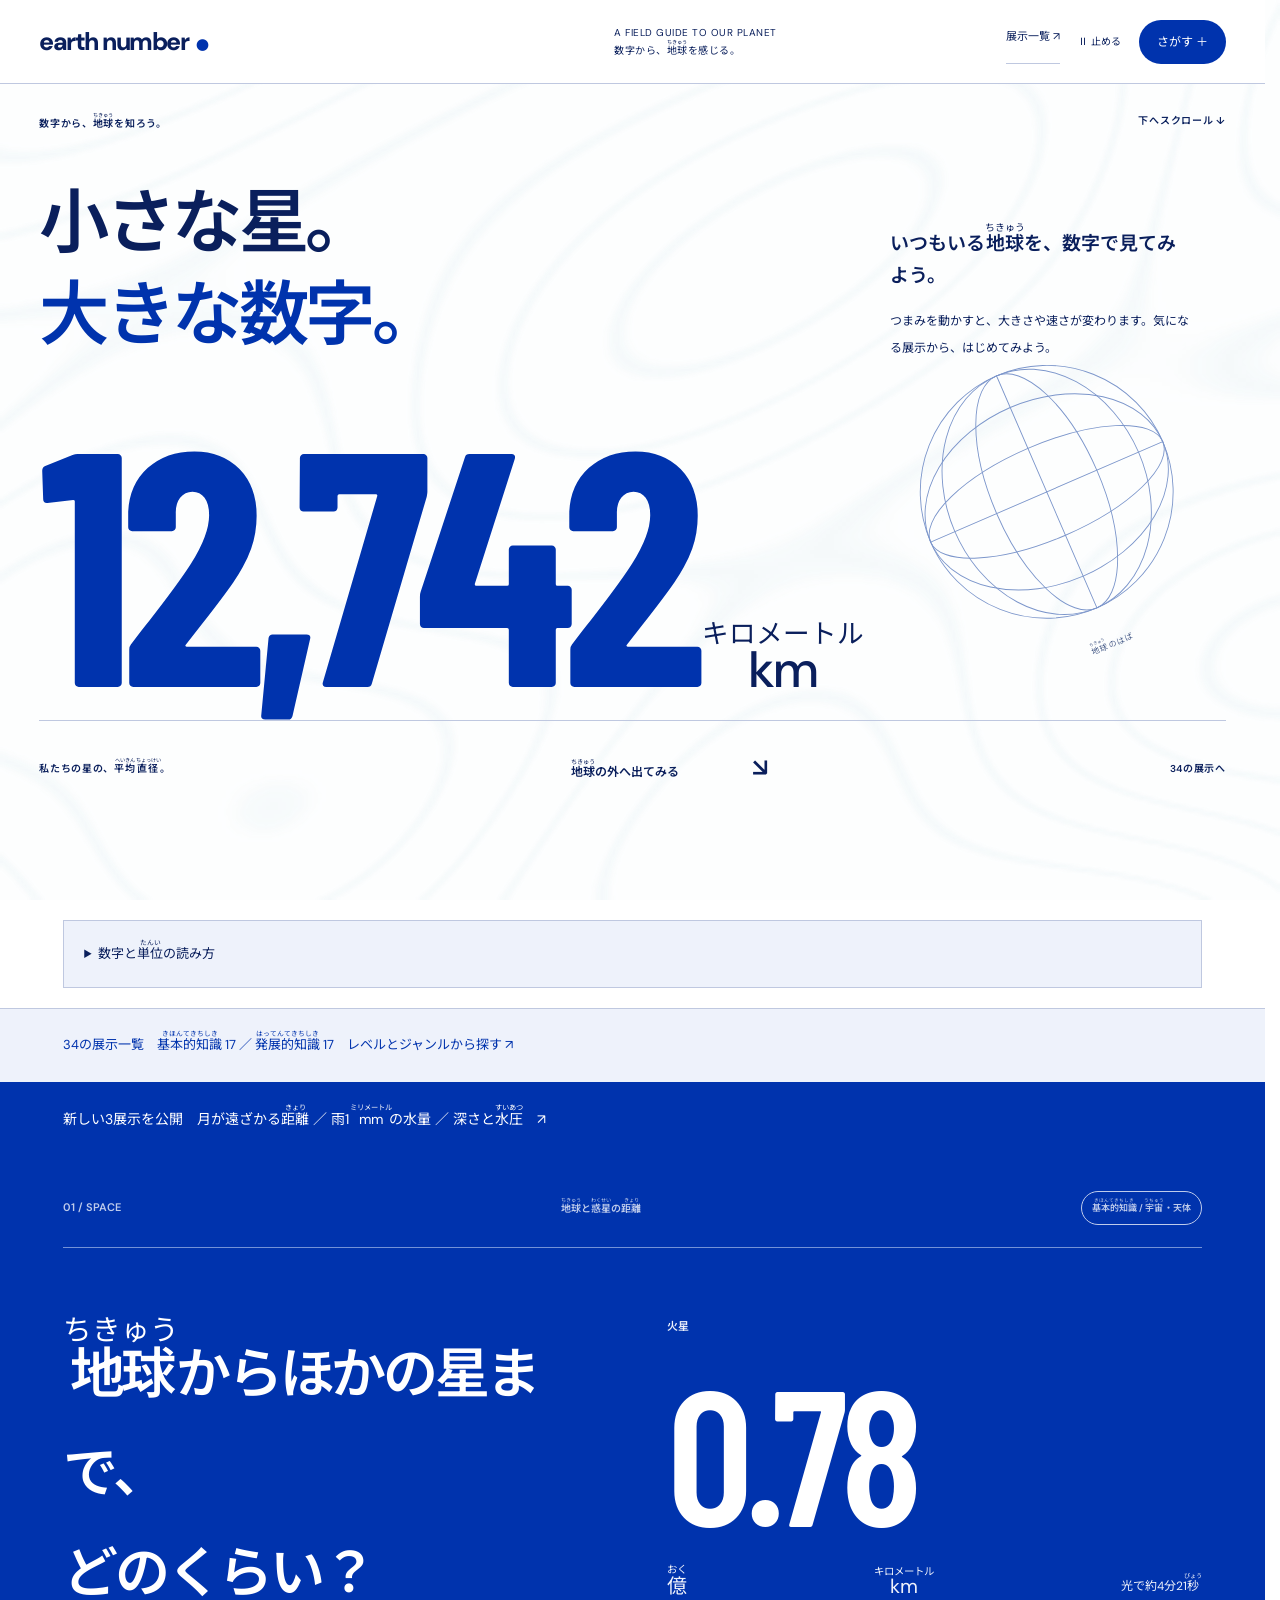
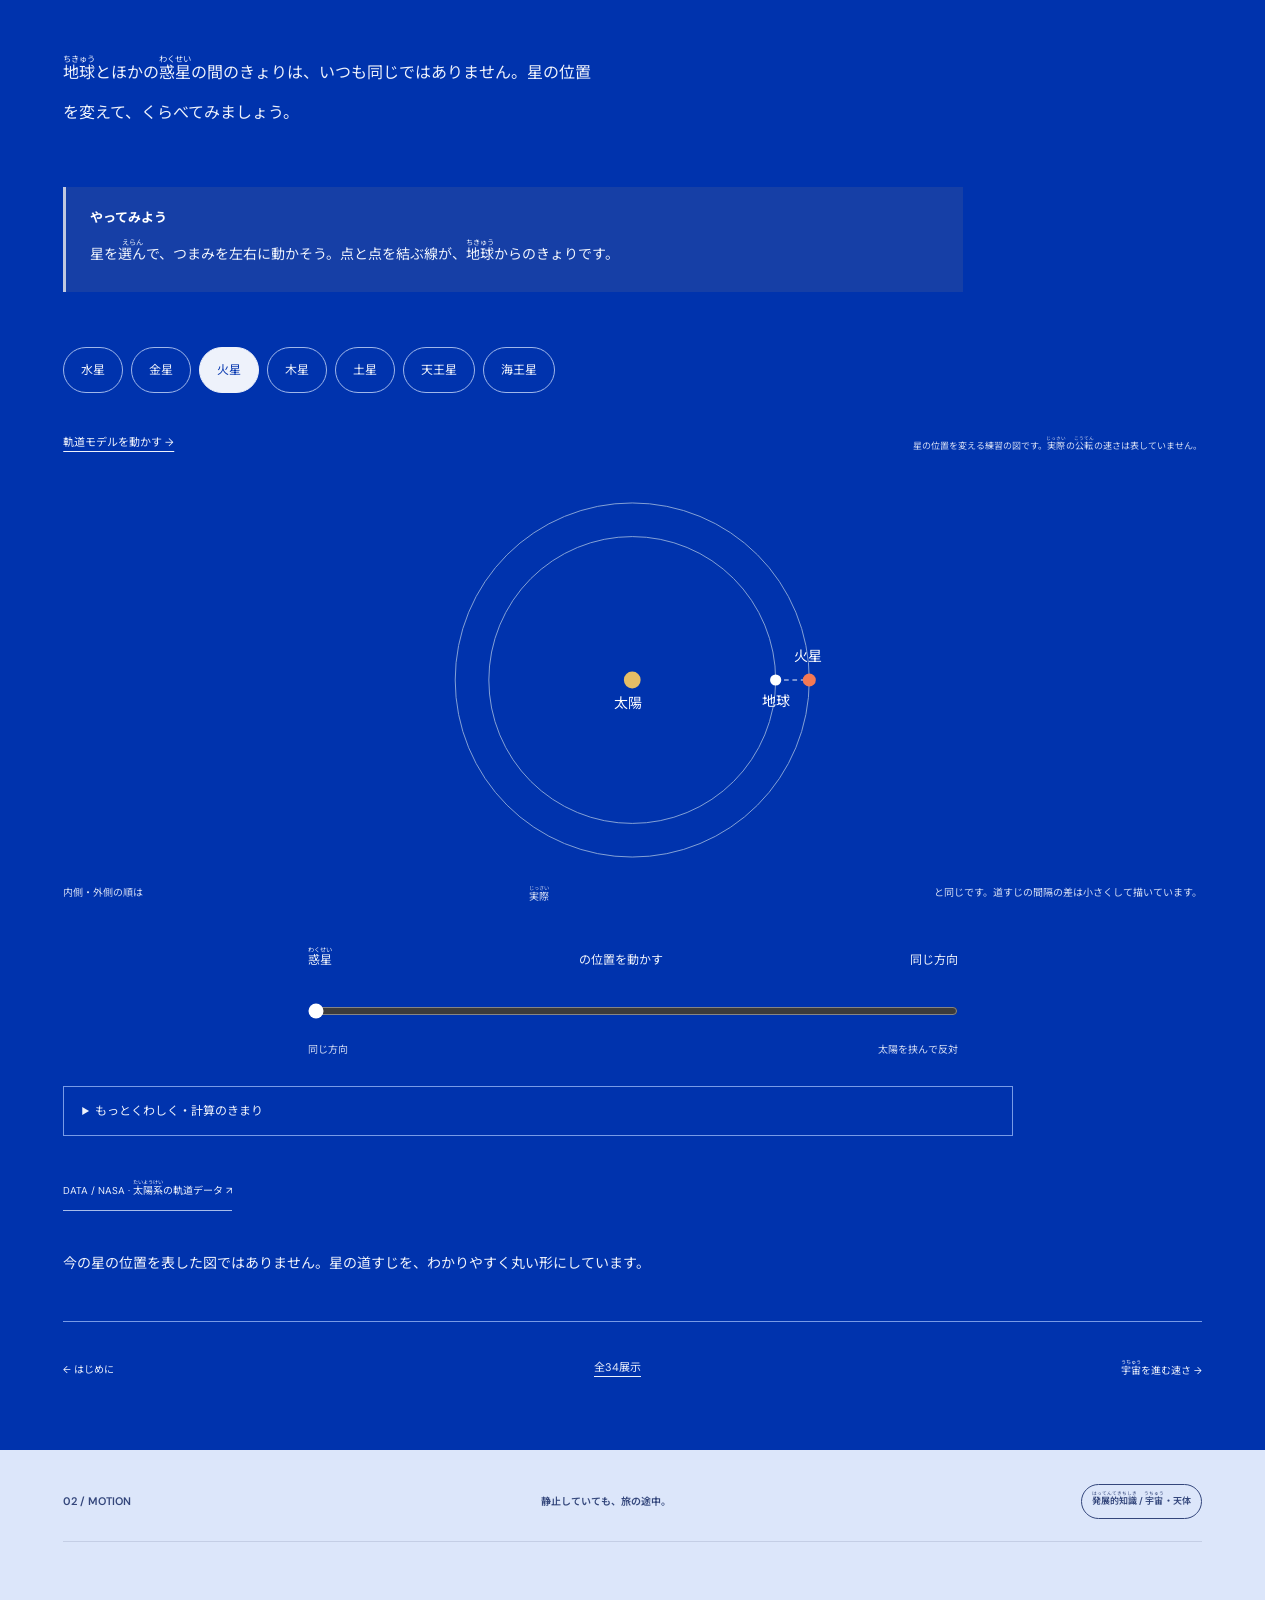
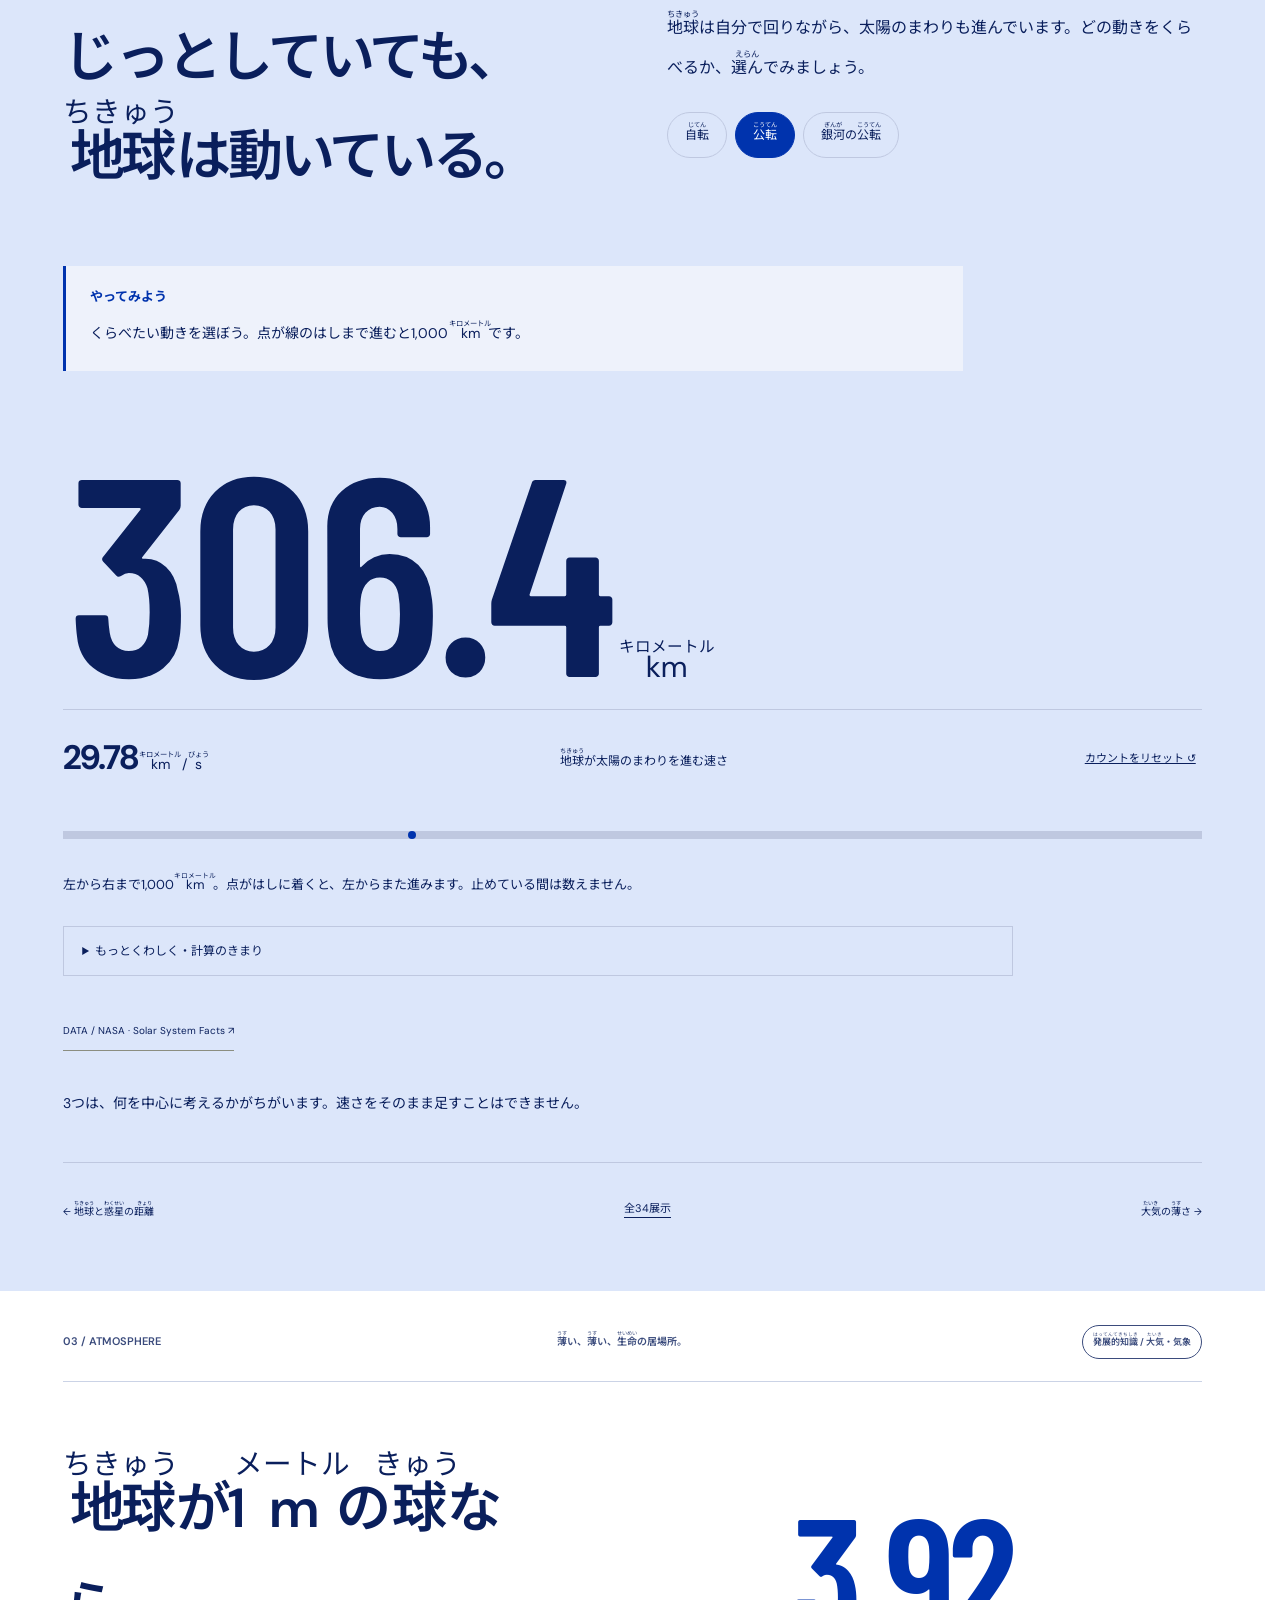
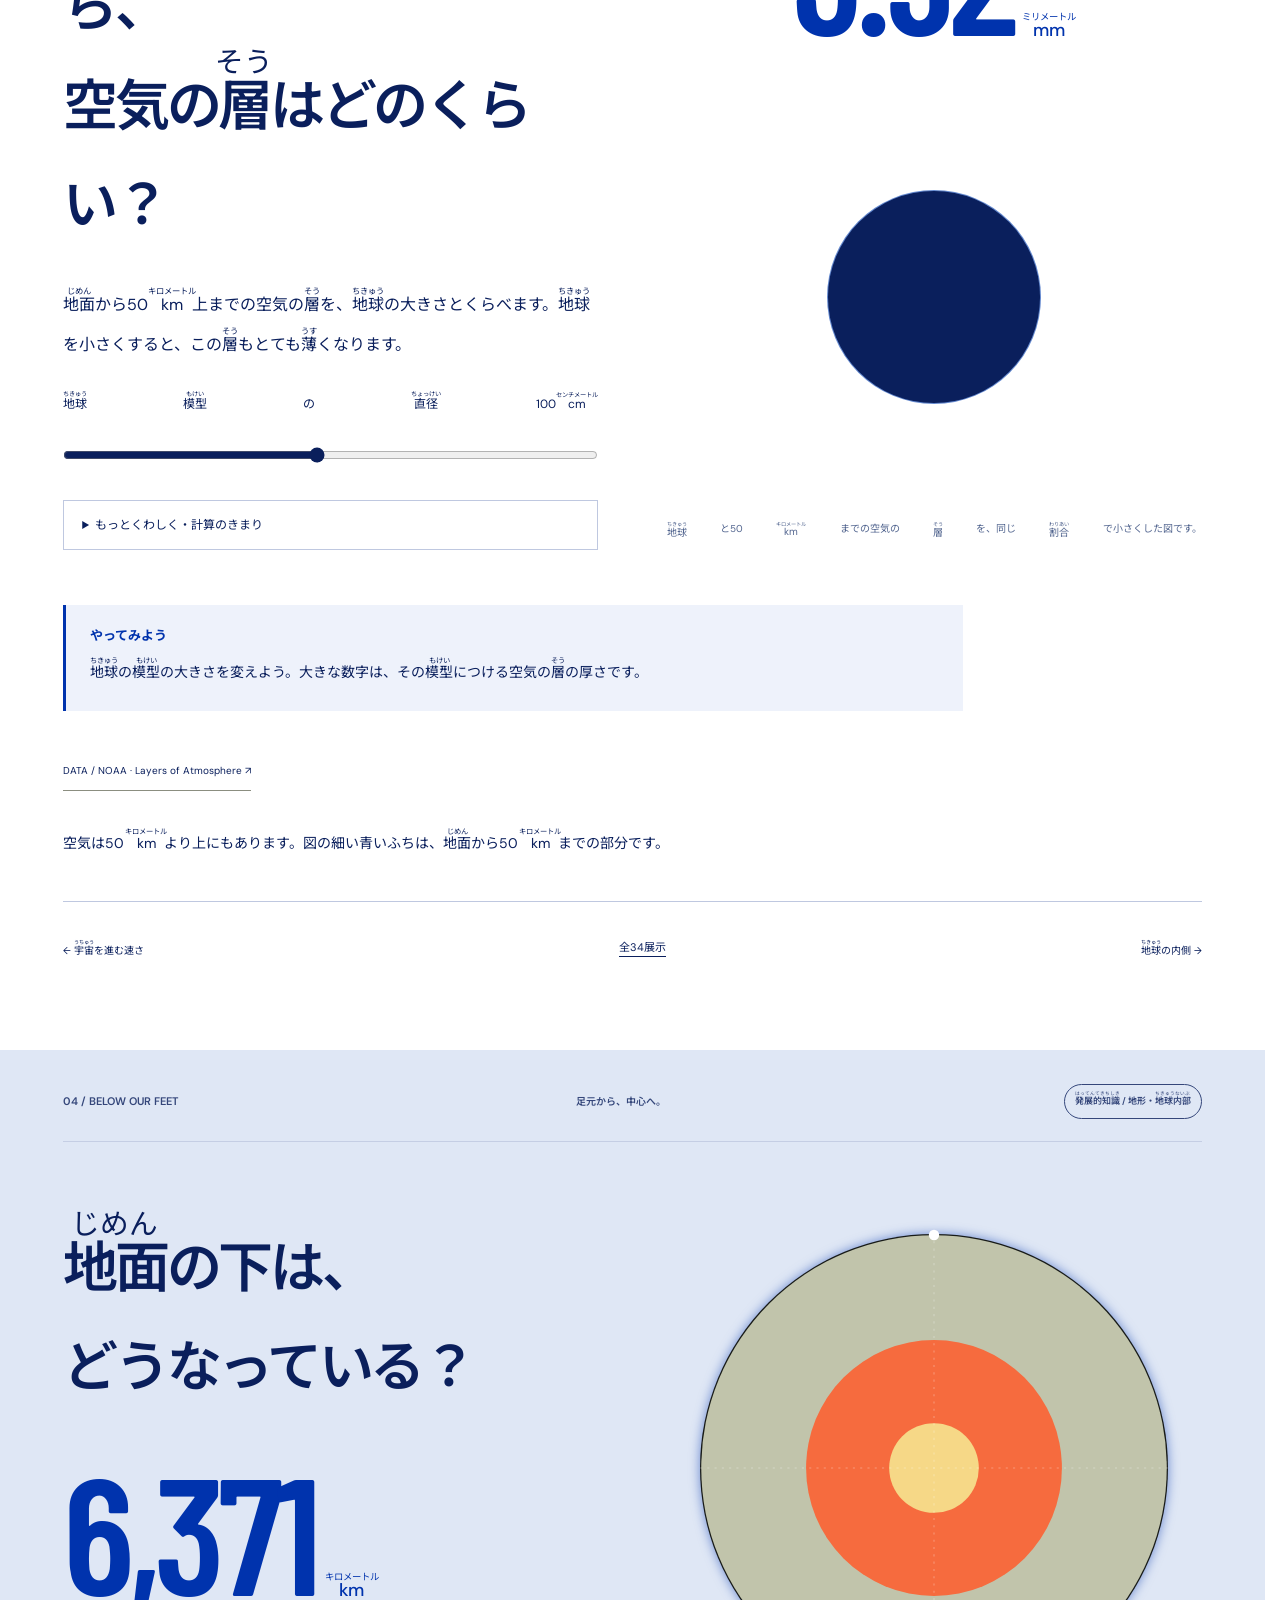
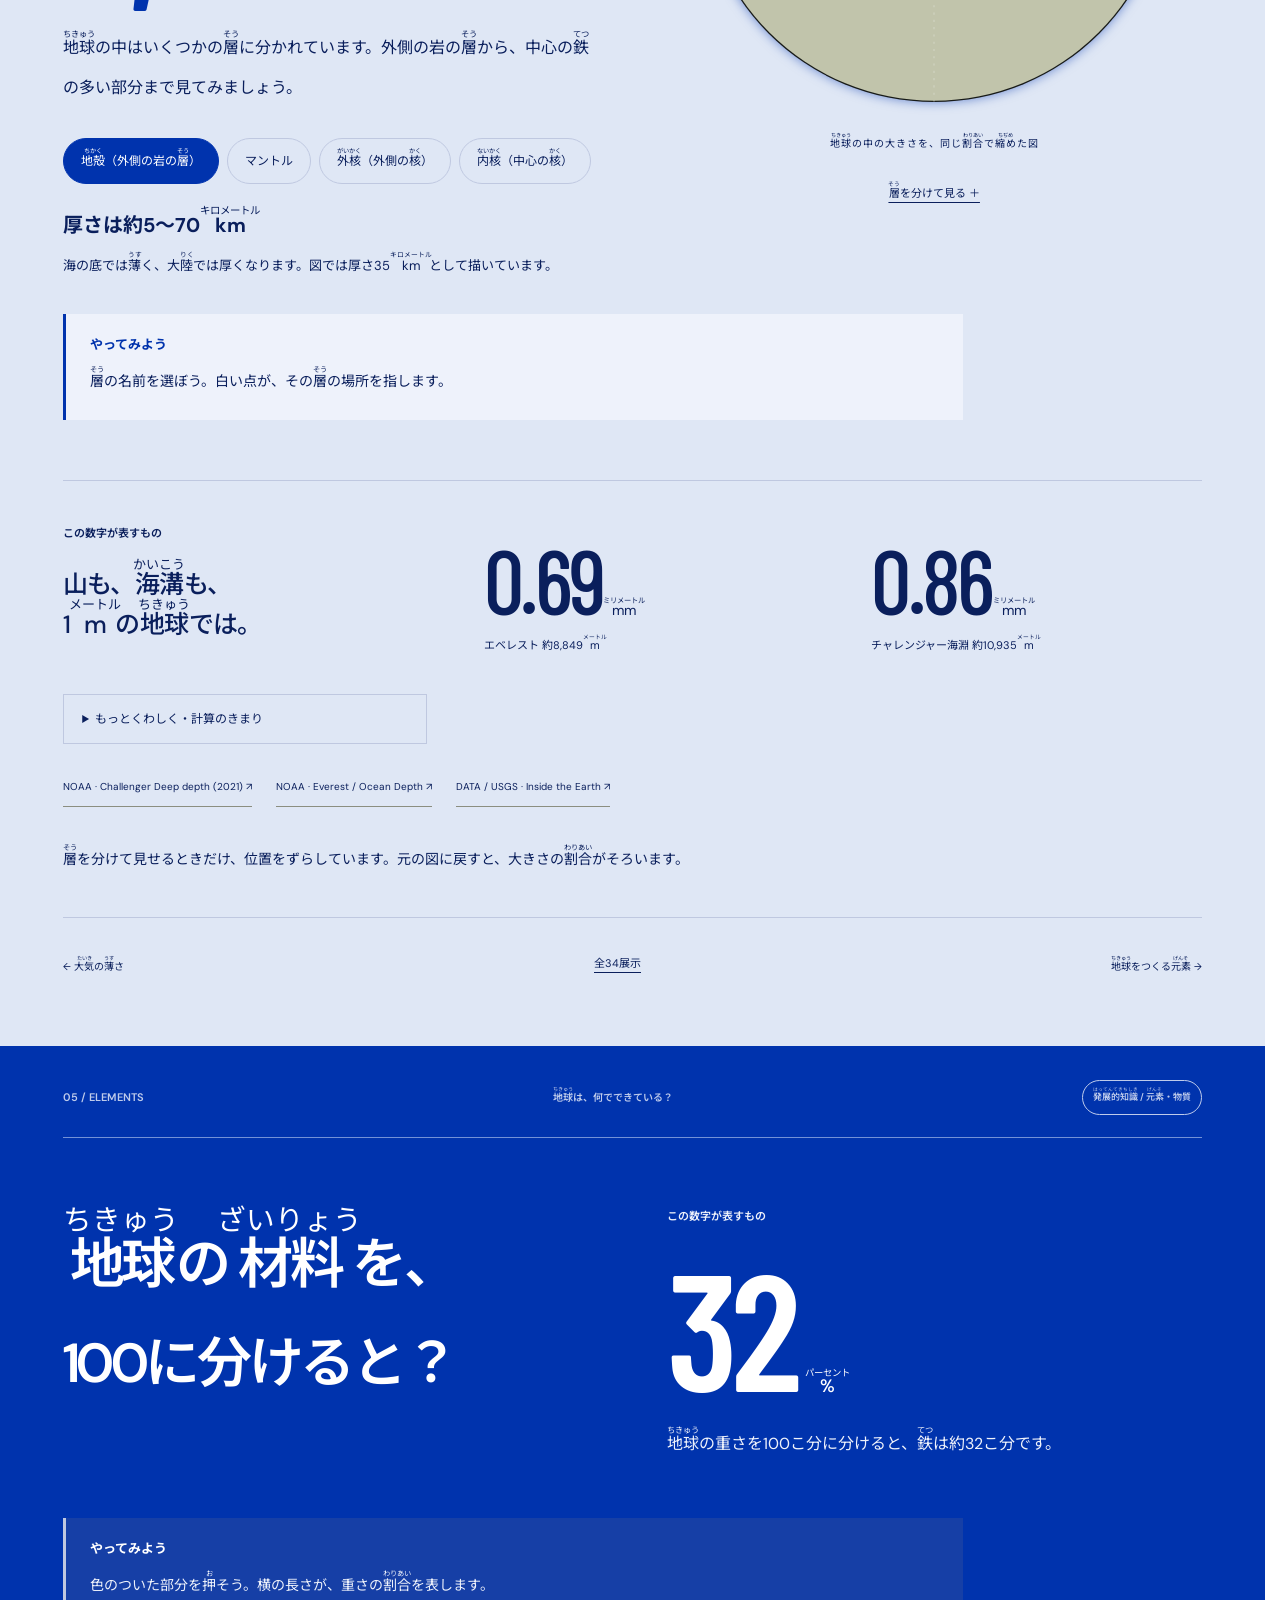
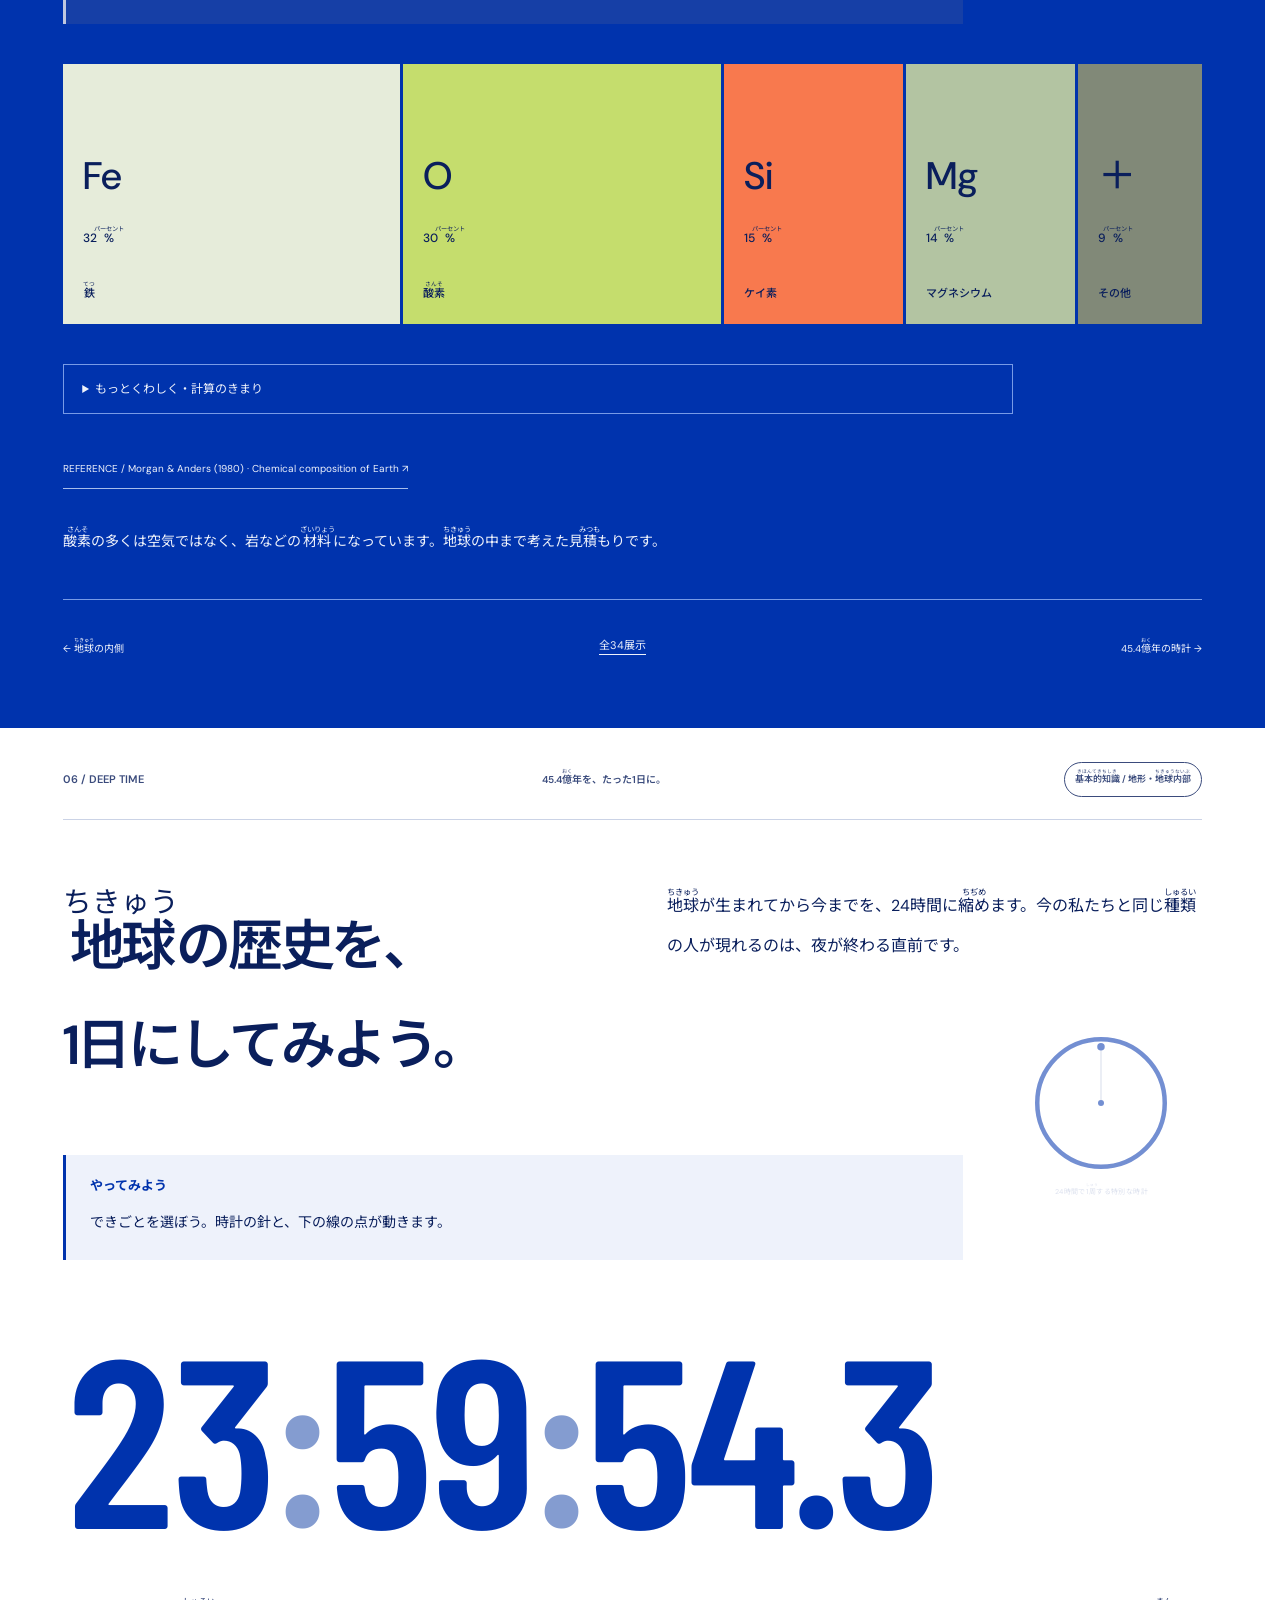
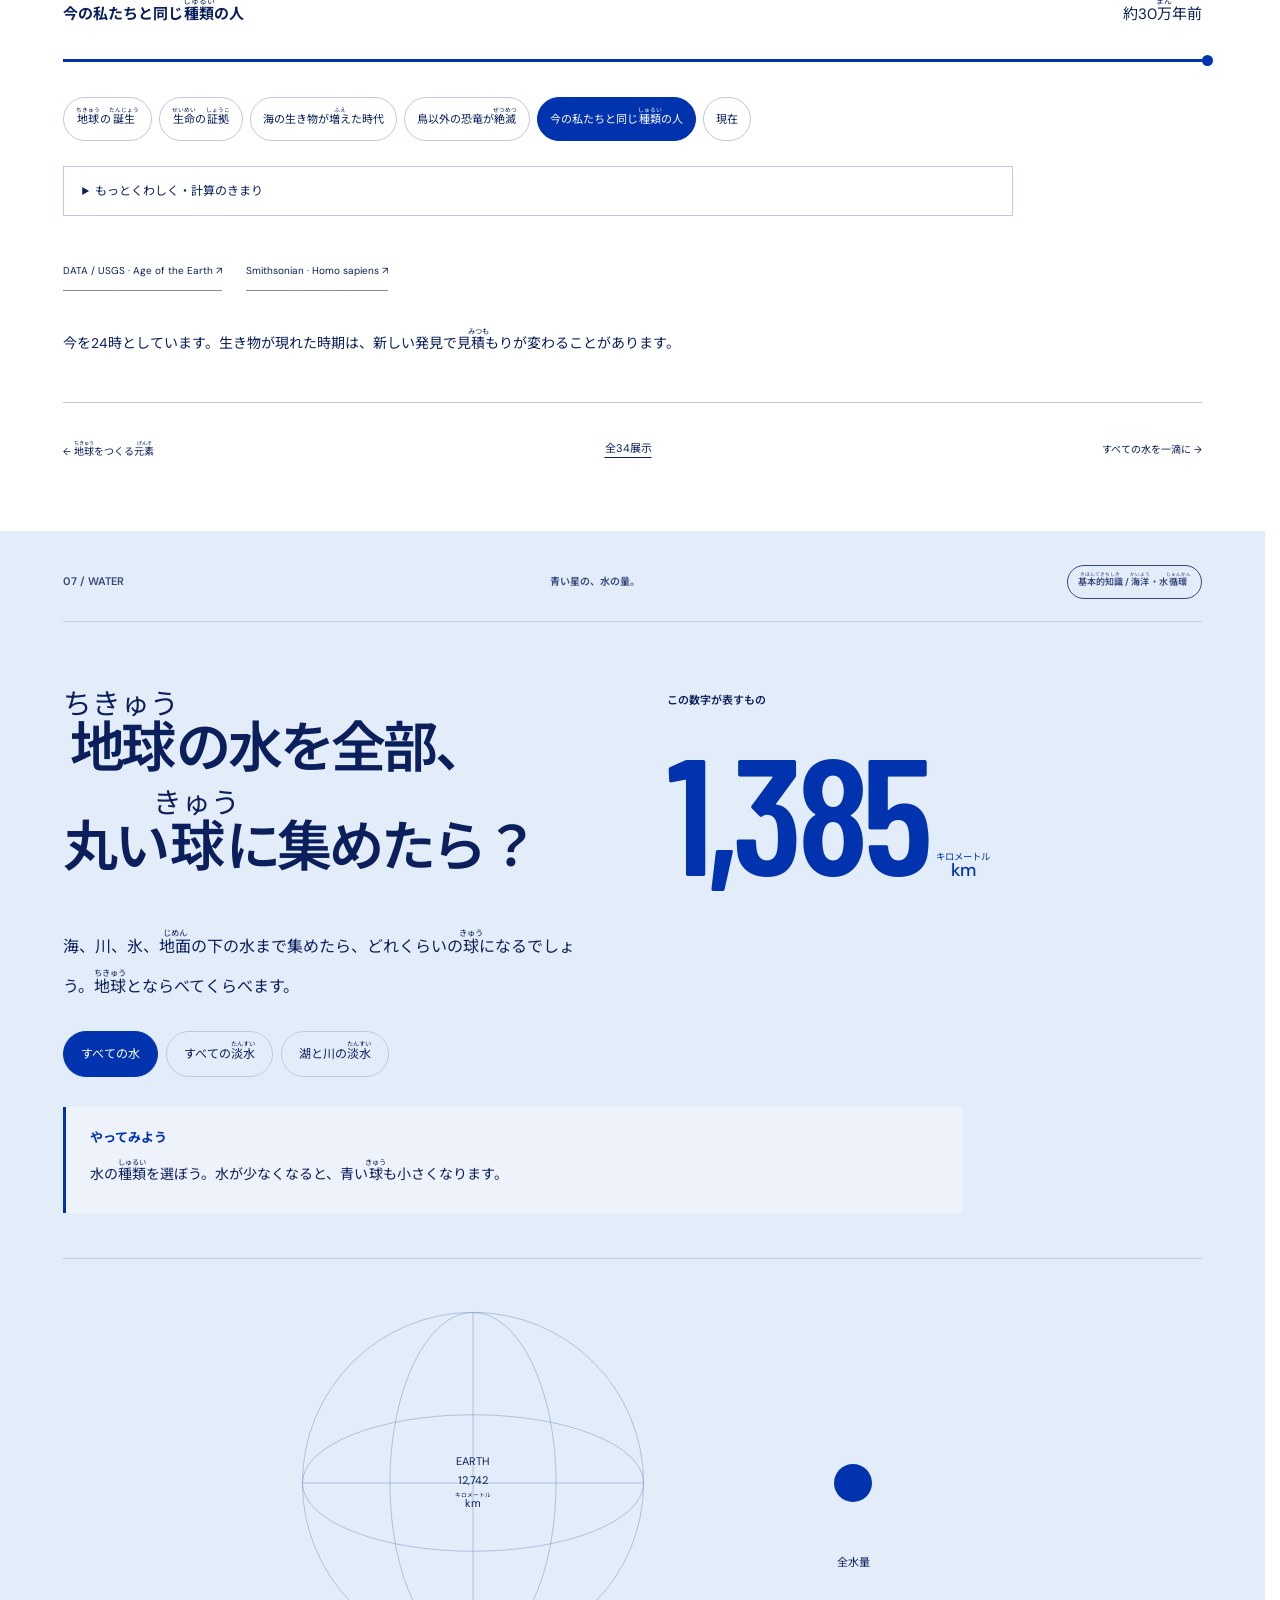
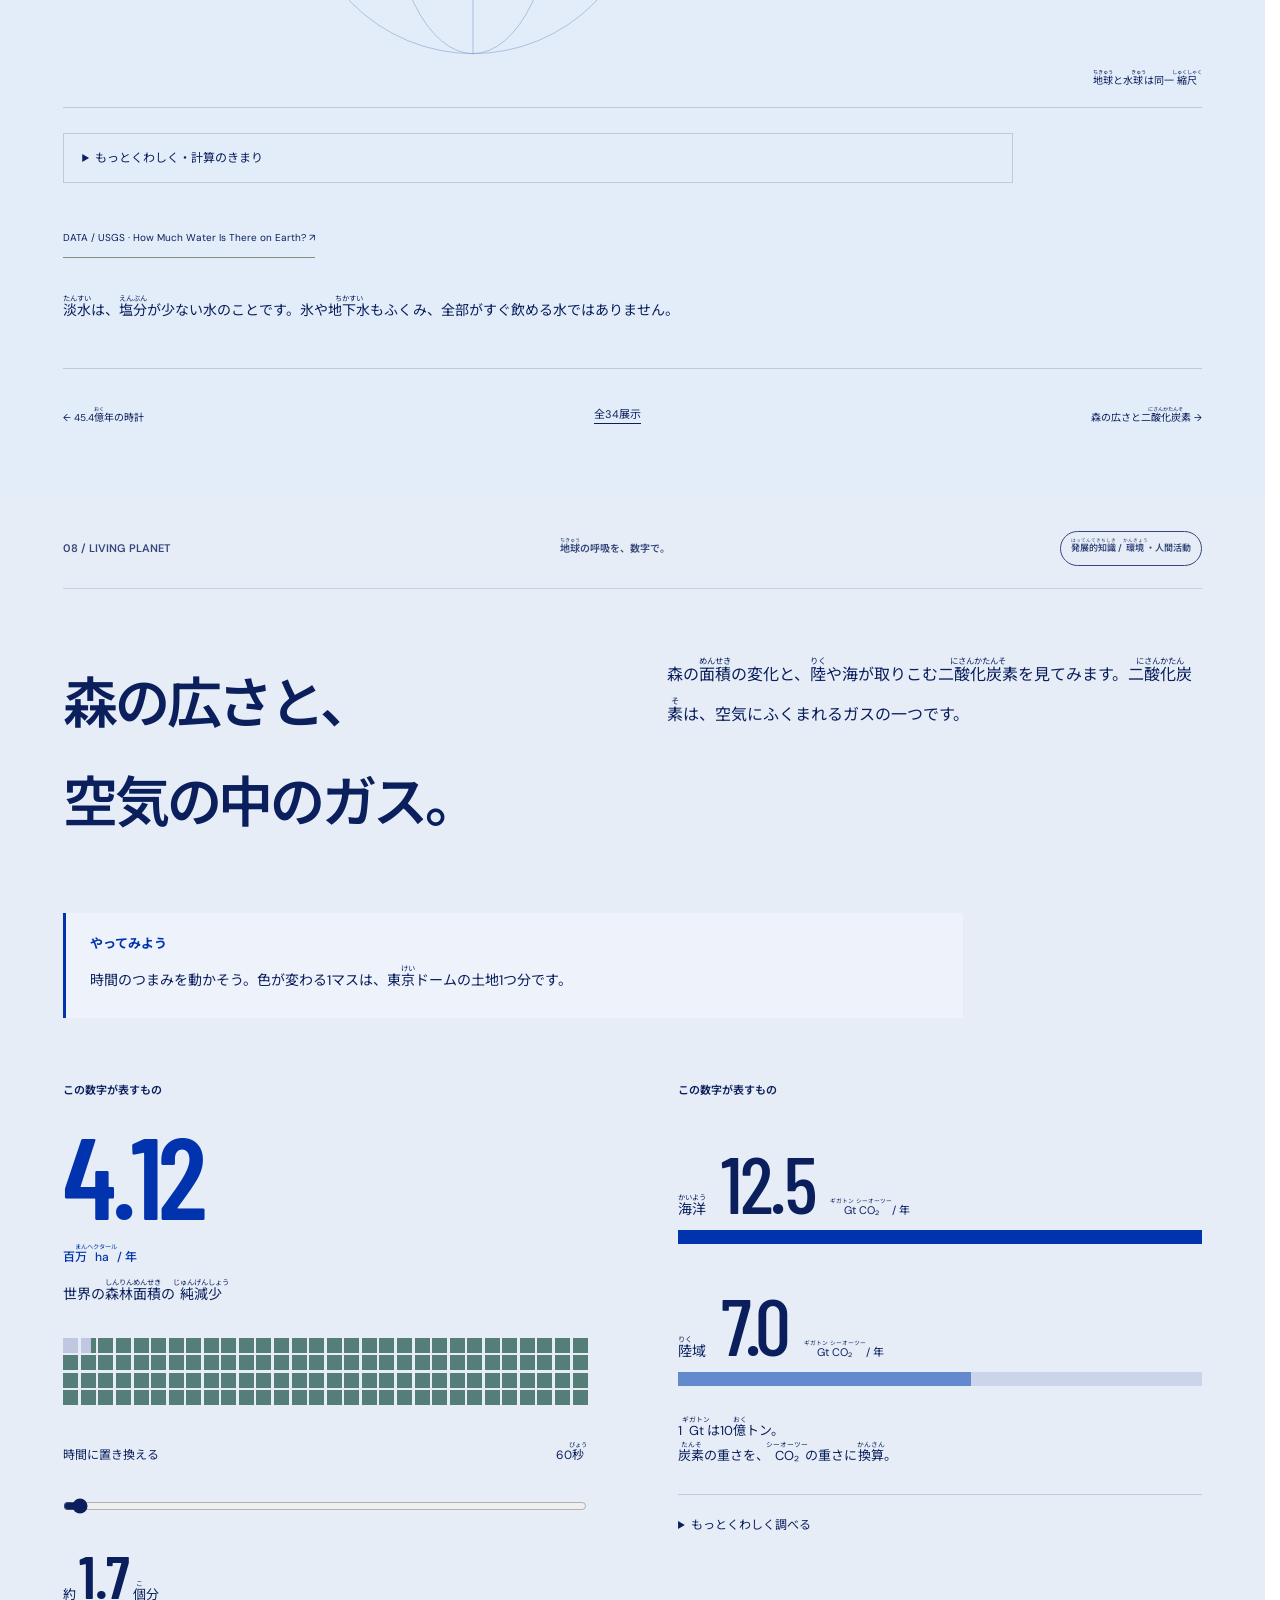
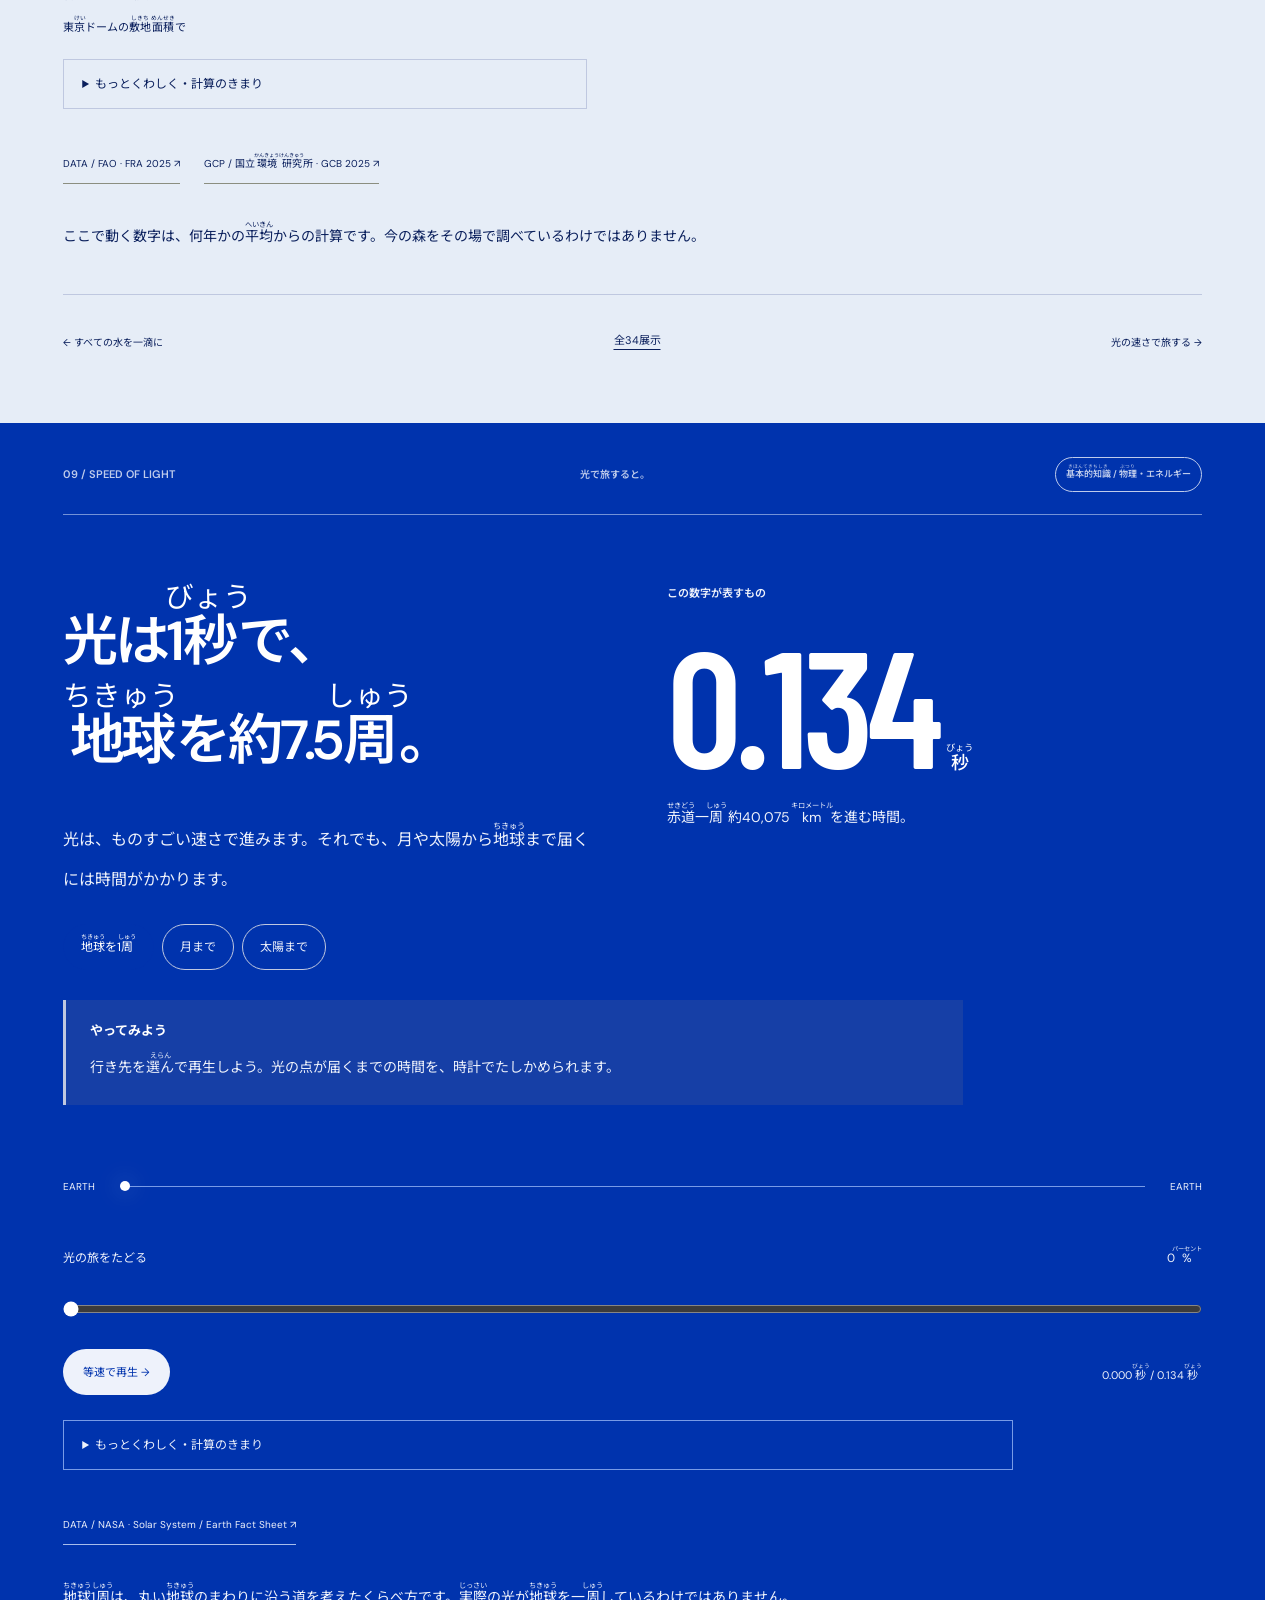
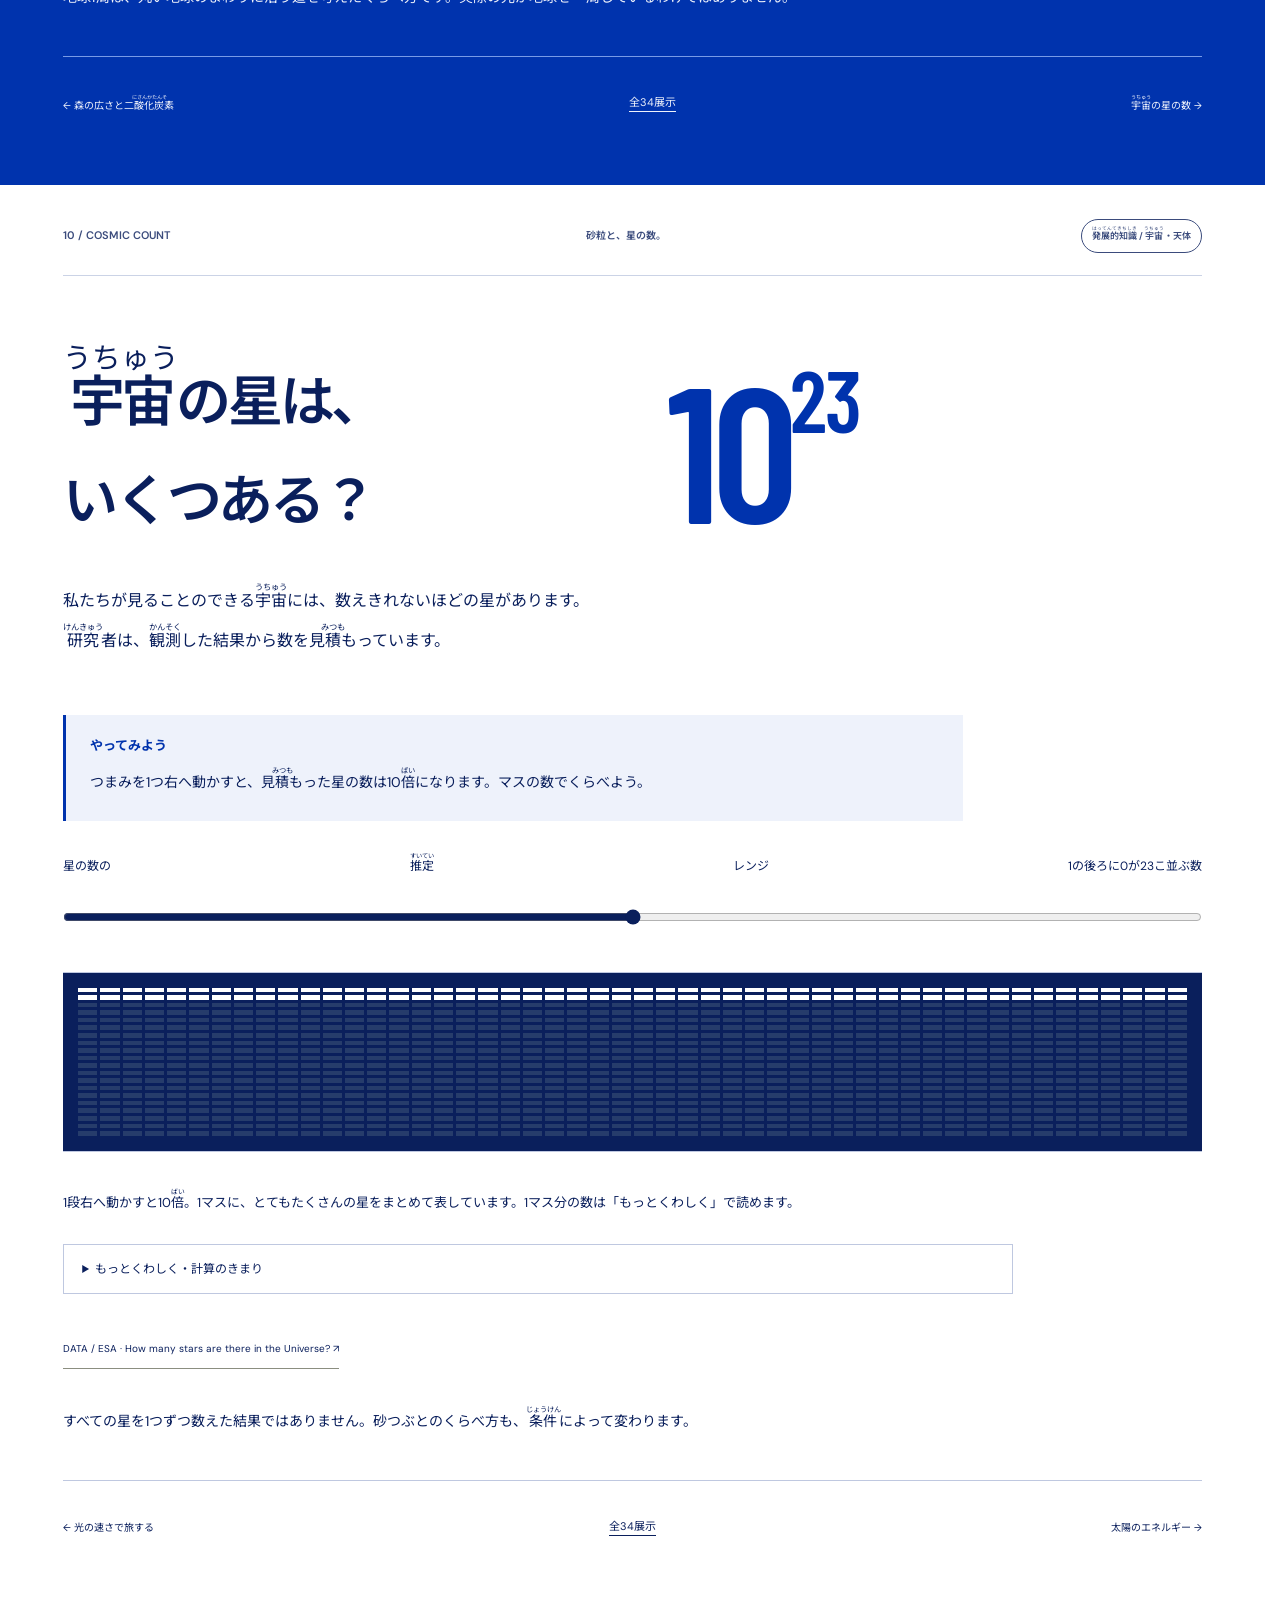
==== index.html @ 0294ca7e "Keep document width stable when exhibit menu locks scrolling" ====
<!DOCTYPE html>

<html lang="ja"><head><meta charset="utf-8"/><meta content="width=device-width,initial-scale=1" name="viewport"/><meta content="#0033AD" name="theme-color"/><title>Earth Number｜地球の数字を動かして体感する31の展示</title><meta content="地球の直径12,742km、45.4億年、鉄の質量。宇宙・大気・海・生命の31テーマを、動く図形と大きな数字で体感。NASA・USGSなどの出典と推定条件を掲載。" name="description"/><meta content="Earth Number｜地球の数字を動かして体感する31の展示" property="og:title"/><meta content="地球の直径12,742km、45.4億年、鉄の質量。宇宙・大気・海・生命の31テーマを、動く図形と大きな数字で体感。NASA・USGSなどの出典と推定条件を掲載。" property="og:description"/><meta content="website" property="og:type"/><link href="style.css?v=20261024-2" rel="stylesheet"/><link href="https://djnaoyaman.github.io/earthnumber/" rel="canonical"/><meta content="https://djnaoyaman.github.io/earthnumber/" property="og:url"/><meta content="https://djnaoyaman.github.io/earthnumber/assets/og-earth-number.png" property="og:image"/><meta content="1200" property="og:image:width"/><meta content="630" property="og:image:height"/><meta content="summary_large_image" name="twitter:card"/><meta content="宮崎直哉" name="author"/><meta content="index,follow,max-image-preview:large,max-snippet:-1,max-video-preview:-1" name="robots"/><meta content="light" name="color-scheme"/><meta content="strict-origin-when-cross-origin" name="referrer"/><meta content="Earth Number" name="application-name"/><meta content="Earth Number" name="apple-mobile-web-app-title"/><meta content="telephone=no" name="format-detection"/><meta content="Earth Number" property="og:site_name"/><meta content="ja_JP" property="og:locale"/><meta content="https://djnaoyaman.github.io/earthnumber/assets/og-earth-number.png" property="og:image:secure_url"/><meta content="image/png" property="og:image:type"/><meta content="青い大きな数字12,742とEarth Numberのロゴ。地球の平均直径を表すビジュアル。" property="og:image:alt"/><meta content="Earth Number｜地球の数字を動かして体感する31の展示" name="twitter:title"/><meta content="地球の直径12,742km、45.4億年、鉄の質量。宇宙・大気・海・生命の31テーマを、動く図形と大きな数字で体感。NASA・USGSなどの出典と推定条件を掲載。" name="twitter:description"/><meta content="https://djnaoyaman.github.io/earthnumber/assets/og-earth-number.png" name="twitter:image"/><meta content="Earth Number — 地球の平均直径12,742kmを大きな青い数字で表示" name="twitter:image:alt"/><link href="favicon.ico" rel="icon" sizes="any"/><link href="icon.svg" rel="icon" type="image/svg+xml"/><link href="assets/icon-32.png" rel="icon" sizes="32x32" type="image/png"/><link href="assets/icon-16.png" rel="icon" sizes="16x16" type="image/png"/><link href="assets/icon-180.png" rel="apple-touch-icon" sizes="180x180"/><link href="assets/icon-167.png" rel="apple-touch-icon" sizes="167x167"/><link href="assets/icon-152.png" rel="apple-touch-icon" sizes="152x152"/><link href="site.webmanifest" rel="manifest"/><script type="application/ld+json">{"@context":"https://schema.org","@graph":[{"@type":"WebSite","@id":"https://djnaoyaman.github.io/earthnumber/#website","url":"https://djnaoyaman.github.io/earthnumber/","name":"Earth Number","alternateName":"アースナンバー","inLanguage":"ja","description":"自然科学の数字を動かして体感する地球のインタラクティブ・アトラス。","creator":{"@id":"https://djnaoyaman.github.io/earthnumber/author.html#person"}},{"@type":"Person","@id":"https://djnaoyaman.github.io/earthnumber/author.html#person","name":"宮崎直哉","alternateName":["MIYAZAKI Naoya","DJ Naoyaman"],"url":"https://djnaoyaman.github.io/earthnumber/author.html","sameAs":["https://github.com/djnaoyaman"]},{"@type":"CollectionPage","@id":"https://djnaoyaman.github.io/earthnumber/#page","url":"https://djnaoyaman.github.io/earthnumber/","name":"Earth Number｜地球の数字を動かして体感する31の展示","description":"地球の直径12,742km、45.4億年、鉄の質量。宇宙・大気・海・生命の31テーマを、動く図形と大きな数字で体感。NASA・USGSなどの出典と推定条件を掲載。","inLanguage":"ja","isPartOf":{"@id":"https://djnaoyaman.github.io/earthnumber/#website"},"dateModified":"2026-10-24","mainEntity":{"@type":"ItemList","numberOfItems":31,"itemListElement":[{"@type":"ListItem","position":1,"item":{"@type":"LearningResource","@id":"https://djnaoyaman.github.io/earthnumber/#distance","url":"https://djnaoyaman.github.io/earthnumber/#distance","name":"地球からほかの星まで、どのくらい？","description":"地球とほかの惑星の間のきょりは、いつも同じではありません。星の位置を変えて、くらべてみましょう。","inLanguage":"ja","learningResourceType":"Interactive visualization","educationalUse":"Exploration","isAccessibleForFree":true,"dateModified":"2026-10-24"}},{"@type":"ListItem","position":2,"item":{"@type":"LearningResource","@id":"https://djnaoyaman.github.io/earthnumber/#motion","url":"https://djnaoyaman.github.io/earthnumber/#motion","name":"じっとしていても、地球は動いている。","description":"地球は自分で回りながら、太陽のまわりも進んでいます。どの動きをくらべるか、選んでみましょう。","inLanguage":"ja","learningResourceType":"Interactive visualization","educationalUse":"Exploration","isAccessibleForFree":true,"dateModified":"2026-10-24"}},{"@type":"ListItem","position":3,"item":{"@type":"LearningResource","@id":"https://djnaoyaman.github.io/earthnumber/#atmosphere","url":"https://djnaoyaman.github.io/earthnumber/#atmosphere","name":"地球が1 mの球なら、空気の層はどのくらい？","description":"地面から50 km上までの空気の層を、地球の大きさとくらべます。地球を小さくすると、この層もとても薄くなります。","inLanguage":"ja","learningResourceType":"Interactive visualization","educationalUse":"Exploration","isAccessibleForFree":true,"dateModified":"2026-10-24"}},{"@type":"ListItem","position":4,"item":{"@type":"LearningResource","@id":"https://djnaoyaman.github.io/earthnumber/#inside","url":"https://djnaoyaman.github.io/earthnumber/#inside","name":"地面の下は、どうなっている？","description":"地球の中はいくつかの層に分かれています。外側の岩の層から、中心の鉄の多い部分まで見てみましょう。","inLanguage":"ja","learningResourceType":"Interactive visualization","educationalUse":"Exploration","isAccessibleForFree":true,"dateModified":"2026-10-24"}},{"@type":"ListItem","position":5,"item":{"@type":"LearningResource","@id":"https://djnaoyaman.github.io/earthnumber/#elements","url":"https://djnaoyaman.github.io/earthnumber/#elements","name":"地球の材料を、100に分けると？","description":"地球をつくる材料を、重さでくらべます。鉄と酸素を合わせると、全体の半分より多くなります。","inLanguage":"ja","learningResourceType":"Interactive visualization","educationalUse":"Exploration","isAccessibleForFree":true,"dateModified":"2026-10-24"}},{"@type":"ListItem","position":6,"item":{"@type":"LearningResource","@id":"https://djnaoyaman.github.io/earthnumber/#time","url":"https://djnaoyaman.github.io/earthnumber/#time","name":"地球の歴史を、1日にしてみよう。","description":"地球が生まれてから今までを、24時間に縮めます。今の私たちと同じ種類の人が現れるのは、夜が終わる直前です。","inLanguage":"ja","learningResourceType":"Interactive visualization","educationalUse":"Exploration","isAccessibleForFree":true,"dateModified":"2026-10-24"}},{"@type":"ListItem","position":7,"item":{"@type":"LearningResource","@id":"https://djnaoyaman.github.io/earthnumber/#water","url":"https://djnaoyaman.github.io/earthnumber/#water","name":"地球の水を全部、丸い球に集めたら？","description":"海、川、氷、地面の下の水まで集めたら、どれくらいの球になるでしょう。地球とならべてくらべます。","inLanguage":"ja","learningResourceType":"Interactive visualization","educationalUse":"Exploration","isAccessibleForFree":true,"dateModified":"2026-10-24"}},{"@type":"ListItem","position":8,"item":{"@type":"LearningResource","@id":"https://djnaoyaman.github.io/earthnumber/#cycles","url":"https://djnaoyaman.github.io/earthnumber/#cycles","name":"森の広さと、空気の中のガス。","description":"森の面積の変化と、陸や海が取りこむ二酸化炭素を見てみます。二酸化炭素は、空気にふくまれるガスの一つです。","inLanguage":"ja","learningResourceType":"Interactive visualization","educationalUse":"Exploration","isAccessibleForFree":true,"dateModified":"2026-10-24"}},{"@type":"ListItem","position":9,"item":{"@type":"LearningResource","@id":"https://djnaoyaman.github.io/earthnumber/#light","url":"https://djnaoyaman.github.io/earthnumber/#light","name":"光は1秒で、地球を約7.5周。","description":"光は、ものすごい速さで進みます。それでも、月や太陽から地球まで届くには時間がかかります。","inLanguage":"ja","learningResourceType":"Interactive visualization","educationalUse":"Exploration","isAccessibleForFree":true,"dateModified":"2026-10-24"}},{"@type":"ListItem","position":10,"item":{"@type":"LearningResource","@id":"https://djnaoyaman.github.io/earthnumber/#stars","url":"https://djnaoyaman.github.io/earthnumber/#stars","name":"宇宙の星は、いくつある？","description":"私たちが見ることのできる宇宙には、数えきれないほどの星があります。研究者は、観測した結果から数を見積もっています。","inLanguage":"ja","learningResourceType":"Interactive visualization","educationalUse":"Exploration","isAccessibleForFree":true,"dateModified":"2026-10-24"}},{"@type":"ListItem","position":11,"item":{"@type":"LearningResource","@id":"https://djnaoyaman.github.io/earthnumber/#solar","url":"https://djnaoyaman.github.io/earthnumber/#solar","name":"太陽から1時間で、どれだけ届く？","description":"地球には太陽から光のエネルギーが届きます。その量を、人間が1年に使ったエネルギーとくらべます。","inLanguage":"ja","learningResourceType":"Interactive visualization","educationalUse":"Exploration","isAccessibleForFree":true,"dateModified":"2026-10-24"}},{"@type":"ListItem","position":12,"item":{"@type":"LearningResource","@id":"https://djnaoyaman.github.io/earthnumber/#lightning","url":"https://djnaoyaman.github.io/earthnumber/#lightning","name":"世界では1秒に、約44回の雷。","description":"雲の中で光る雷も、地面につながる雷もあります。世界で起きる回数の平均を、時間に合わせて数えます。","inLanguage":"ja","learningResourceType":"Interactive visualization","educationalUse":"Exploration","isAccessibleForFree":true,"dateModified":"2026-10-24"}},{"@type":"ListItem","position":13,"item":{"@type":"LearningResource","@id":"https://djnaoyaman.github.io/earthnumber/#quake","url":"https://djnaoyaman.github.io/earthnumber/#quake","name":"地震の数字が2ちがうと、エネルギーは約1,000倍。","description":"地震そのものの大きさを表す数字を、マグニチュードといいます。数字が少し変わるだけで、出るエネルギーは大きく変わります。","inLanguage":"ja","learningResourceType":"Interactive visualization","educationalUse":"Exploration","isAccessibleForFree":true,"dateModified":"2026-10-24"}},{"@type":"ListItem","position":14,"item":{"@type":"LearningResource","@id":"https://djnaoyaman.github.io/earthnumber/#airmass","url":"https://djnaoyaman.github.io/earthnumber/#airmass","name":"見えない空気にも、重さがある。","description":"空気は目に見えませんが、重さがあります。地球を包む空気を全部合わせると、とても大きな数字になります。","inLanguage":"ja","learningResourceType":"Interactive visualization","educationalUse":"Exploration","isAccessibleForFree":true,"dateModified":"2026-10-24"}},{"@type":"ListItem","position":15,"item":{"@type":"LearningResource","@id":"https://djnaoyaman.github.io/earthnumber/#dna","url":"https://djnaoyaman.github.io/earthnumber/#dna","name":"体の中のDNAを、長いひもにしたら？","description":"DNAは、生き物の体をつくる情報をもつ物質です。1つの細胞に入るDNAをのばして、たくさんつないだ長さを考えます。","inLanguage":"ja","learningResourceType":"Interactive visualization","educationalUse":"Exploration","isAccessibleForFree":true,"dateModified":"2026-10-24"}},{"@type":"ListItem","position":16,"item":{"@type":"LearningResource","@id":"https://djnaoyaman.github.io/earthnumber/#mammals","url":"https://djnaoyaman.github.io/earthnumber/#mammals","name":"人と家畜と野生の動物、重さでくらべると？","description":"人、牛やぶたなどの家畜、野生のほ乳類をくらべます。ほ乳類は、母乳で子を育てる仲間です。","inLanguage":"ja","learningResourceType":"Interactive visualization","educationalUse":"Exploration","isAccessibleForFree":true,"dateModified":"2026-10-24"}},{"@type":"ListItem","position":17,"item":{"@type":"LearningResource","@id":"https://djnaoyaman.github.io/earthnumber/#species","url":"https://djnaoyaman.github.io/earthnumber/#species","name":"まだ名前のついていない、生き物がたくさん。","description":"研究者は、まだ見つかっていない種類もふくめて、生き物の数を見積もっています。100マスに分けて、その割合を見てみましょう。","inLanguage":"ja","learningResourceType":"Interactive visualization","educationalUse":"Exploration","isAccessibleForFree":true,"dateModified":"2026-10-24"}},{"@type":"ListItem","position":18,"item":{"@type":"LearningResource","@id":"https://djnaoyaman.github.io/earthnumber/#humanmass","url":"https://djnaoyaman.github.io/earthnumber/#humanmass","name":"人がつくった物と、生き物の重さ。","description":"建物や道路など、人がつくった物を全部合わせた重さは、どれくらいでしょう。地球上の生き物の重さとくらべた研究があります。","inLanguage":"ja","learningResourceType":"Interactive visualization","educationalUse":"Exploration","isAccessibleForFree":true,"dateModified":"2026-10-24"}},{"@type":"ListItem","position":19,"item":{"@type":"LearningResource","@id":"https://djnaoyaman.github.io/earthnumber/#plastic","url":"https://djnaoyaman.github.io/earthnumber/#plastic","name":"1年分のプラスチックを、長いひもにしたら？","description":"世界で1年に使ったプラスチックを、すき間のないひもに作り直すと考えます。太さを変えると、長さはどう変わるでしょう。","inLanguage":"ja","learningResourceType":"Interactive visualization","educationalUse":"Exploration","isAccessibleForFree":true,"dateModified":"2026-10-24"}},{"@type":"ListItem","position":20,"item":{"@type":"LearningResource","@id":"https://djnaoyaman.github.io/earthnumber/#cloud","url":"https://djnaoyaman.github.io/earthnumber/#cloud","name":"ふわふわの雲にも、たくさんの水。","description":"雲は、とても小さな水のつぶなどが集まったものです。大きさを決めて、雲の中の水だけの重さを計算します。","inLanguage":"ja","learningResourceType":"Interactive visualization","educationalUse":"Exploration","isAccessibleForFree":true,"dateModified":"2026-10-24"}},{"@type":"ListItem","position":21,"item":{"@type":"LearningResource","@id":"https://djnaoyaman.github.io/earthnumber/#dust","url":"https://djnaoyaman.github.io/earthnumber/#dust","name":"宇宙から、小さなちりが地球に届いている。","description":"流れ星の材料になる小さなかけらなどが、毎日、地球へやってきます。その量を、経った時間でくらべます。","inLanguage":"ja","learningResourceType":"Interactive visualization","educationalUse":"Exploration","isAccessibleForFree":true,"dateModified":"2026-10-24"}},{"@type":"ListItem","position":22,"item":{"@type":"LearningResource","@id":"https://djnaoyaman.github.io/earthnumber/#rotation","url":"https://djnaoyaman.github.io/earthnumber/#rotation","name":"地球の1日は、少しずつ変わっている。","description":"地球の回り方は、長い時間で見ると変わっています。昔の日食の記録などから、1日の長さの変化を調べられます。","inLanguage":"ja","learningResourceType":"Interactive visualization","educationalUse":"Exploration","isAccessibleForFree":true,"dateModified":"2026-10-24"}},{"@type":"ListItem","position":23,"item":{"@type":"LearningResource","@id":"https://djnaoyaman.github.io/earthnumber/#seafloor","url":"https://djnaoyaman.github.io/earthnumber/#seafloor","name":"海の底の形は、どこまでわかった？","description":"船などを使って、海の底の高さや深さをくわしく測っています。調べ終わった面積の割合を見てみましょう。","inLanguage":"ja","learningResourceType":"Interactive visualization","educationalUse":"Exploration","isAccessibleForFree":true,"dateModified":"2026-10-24"}},{"@type":"ListItem","position":24,"item":{"@type":"LearningResource","@id":"https://djnaoyaman.github.io/earthnumber/#gold","url":"https://djnaoyaman.github.io/earthnumber/#gold","name":"1億トンの海水に、金が約1 g。","description":"海の水には、とても少ない量の金がとけています。大西洋などで調べた研究の例を見てみましょう。","inLanguage":"ja","learningResourceType":"Interactive visualization","educationalUse":"Exploration","isAccessibleForFree":true,"dateModified":"2026-10-24"}},{"@type":"ListItem","position":25,"item":{"@type":"LearningResource","@id":"https://djnaoyaman.github.io/earthnumber/#ridge","url":"https://djnaoyaman.github.io/earthnumber/#ridge","name":"海の底にも、長い山なみがある。","description":"海の底には、世界をつなぐように続く山なみがあります。その長さは、地球のまわりを1周するより長いのです。","inLanguage":"ja","learningResourceType":"Interactive visualization","educationalUse":"Exploration","isAccessibleForFree":true,"dateModified":"2026-10-24"}},{"@type":"ListItem","position":26,"item":{"@type":"LearningResource","@id":"https://djnaoyaman.github.io/earthnumber/#plates","url":"https://djnaoyaman.github.io/earthnumber/#plates","name":"地面の下の板は、ゆっくり動く。","description":"地球の表面には、プレートという大きな岩の板があります。1年に数cmほど動く速さを、長い時間で考えます。","inLanguage":"ja","learningResourceType":"Interactive visualization","educationalUse":"Exploration","isAccessibleForFree":true,"dateModified":"2026-10-24"}},{"@type":"ListItem","position":27,"item":{"@type":"LearningResource","@id":"https://djnaoyaman.github.io/earthnumber/#coreheat","url":"https://djnaoyaman.github.io/earthnumber/#coreheat","name":"地球の奥は、とても熱い。","description":"地球の中心に近い、鉄の多い部分の温度を調べた研究があります。太陽の表面と同じくらいの温度です。","inLanguage":"ja","learningResourceType":"Interactive visualization","educationalUse":"Exploration","isAccessibleForFree":true,"dateModified":"2026-10-24"}},{"@type":"ListItem","position":28,"item":{"@type":"LearningResource","@id":"https://djnaoyaman.github.io/earthnumber/#fungus","url":"https://djnaoyaman.github.io/earthnumber/#fungus","name":"地面の下で、つながるキノコ。","description":"キノコには、地面の下に細い糸のような部分を広げる仲間がいます。アメリカで見つかった、とても広い1つの個体の例です。","inLanguage":"ja","learningResourceType":"Interactive visualization","educationalUse":"Exploration","isAccessibleForFree":true,"dateModified":"2026-10-24"}},{"@type":"ListItem","position":29,"item":{"@type":"LearningResource","@id":"https://djnaoyaman.github.io/earthnumber/#ants","url":"https://djnaoyaman.github.io/earthnumber/#ants","name":"地球にはアリが、どのくらいいる？","description":"世界のアリの数を見積もると、約2京匹。人の数を決めて、1人あたり何匹になるか計算してみましょう。","inLanguage":"ja","learningResourceType":"Interactive visualization","educationalUse":"Exploration","isAccessibleForFree":true,"dateModified":"2026-10-24"}},{"@type":"ListItem","position":30,"item":{"@type":"LearningResource","@id":"https://djnaoyaman.github.io/earthnumber/#bacteria","url":"https://djnaoyaman.github.io/earthnumber/#bacteria","name":"体の中には、小さな細菌がいる。","description":"人の体には、たくさんの細胞があります。体の中などにいる細菌の数とくらべた研究を見てみましょう。","inLanguage":"ja","learningResourceType":"Interactive visualization","educationalUse":"Exploration","isAccessibleForFree":true,"dateModified":"2026-10-24"}},{"@type":"ListItem","position":31,"item":{"@type":"LearningResource","@id":"https://djnaoyaman.github.io/earthnumber/#minerals","url":"https://djnaoyaman.github.io/earthnumber/#minerals","name":"地球の材料に、鉄はどのくらい？","description":"地球の表面から中心までをふくめて考えます。材料の名前を選び、鉄やマグネシウムなどの割合をくらべましょう。","inLanguage":"ja","learningResourceType":"Interactive visualization","educationalUse":"Exploration","isAccessibleForFree":true,"dateModified":"2026-10-24"}}]}}]}</script><!-- Google tag (gtag.js) -->
<script async="" src="https://www.googletagmanager.com/gtag/js?id=G-BRYWJ6L872"></script>
<script>
  window.dataLayer = window.dataLayer || [];
  function gtag(){dataLayer.push(arguments);}
  gtag('js', new Date());
  gtag('config', 'G-BRYWJ6L872');
</script><link href="catalog.css?v=1" rel="stylesheet"/><link href="reading.css?v=1" rel="stylesheet"/><link href="visual-review.css?v=1" rel="stylesheet"/><link rel="stylesheet" href="experience.css?v=ux4"/></head><body><a class="skip-link" href="#main-content">本文へ移動</a>
<header><a class="brand" href="#">earth number<span class="brand-dot">●</span></a><div class="header-note">A FIELD GUIDE TO OUR PLANET<br/>数字から、地球を感じる。</div><div class="header-actions"><a class="header-catalog" href="exhibits.html">展示一覧 ↗</a><button aria-label="アニメーションを停止" aria-pressed="false" id="motionToggle">Ⅱ Motion</button><button aria-controls="menu" aria-expanded="false" id="menuBtn">さがす ＋</button></div></header>
<nav aria-label="コンテンツ一覧" hidden="" id="menu" role="dialog" aria-modal="true"><div class="menu-top">EXPLORE THE NUMBERS<button aria-label="索引を閉じる" id="closeMenu">閉じる ×</button></div><div class="menu-search"><label for="menuSearch">知りたいことを、ことばでさがす</label><div><input id="menuSearch" type="search" autocomplete="off" placeholder="水、月、雨、鉄…"/><button id="clearMenuSearch" type="button">クリア</button></div><p id="menuSearchCount" role="status" aria-live="polite">34の展示</p><p id="menuEmpty" hidden>見つかりませんでした。短いことばに変えるか、クリアして選んでみよう。</p></div><div id="menuLinks"></div><a href="#sources">データと出典 ↗</a><a class="menu-author" href="author.html">作者と作品 ↗</a><a href="discoveries.html">新しい3展示 ↗</a></nav>
<main id="main-content" tabindex="-1"><section class="hero" id="home"><div class="hero-top"><span>数字から、地球を知ろう。</span><span>下へスクロール ↓</span></div><div class="hero-title"><h1>小さな星。<br/><span>大きな数字。</span></h1><div class="hero-intro">いつもいる地球を、数字で見てみよう。<p>つまみを動かすと、大きさや速さが変わります。気になる展示から、はじめてみよう。</p></div></div><div class="hero-number"><span class="giant">12,742</span><span class="unit">km</span><div class="hero-globe"><svg aria-label="地球を示す経緯線の模式図" role="img" viewbox="0 0 300 300"><circle cx="150" cy="150" r="139"></circle><ellipse cx="150" cy="150" rx="60" ry="139"></ellipse><ellipse cx="150" cy="150" rx="110" ry="139"></ellipse><ellipse cx="150" cy="150" rx="139" ry="52"></ellipse><ellipse cx="150" cy="150" rx="139" ry="101"></ellipse><path d="M11 150h278M150 11v278"></path></svg><span>地球のはば</span></div></div><div class="hero-bottom"><span>私たちの星の、平均直径。</span><a href="#distance">地球の外へ出てみる <span>↘</span></a><span>34の展示へ</span></div></section><details class="number-reading"><summary>数字と単位の読み方</summary><ul><li>1 kmは1,000 m。道のりの長さを表します。</li><li>1 tは1,000 kg。材料の量を表します。</li><li>%はパーセント。100こに分けたうちの、いくつ分かを表します。</li><li>「約」は、ぴったりではなく、近い数字というしるしです。</li></ul></details><a class="catalog-entry" href="exhibits.html">34の展示一覧　基本的知識 17 ／ 発展的知識 17　レベルとジャンルから探す ↗</a><a class="new-discoveries-link" href="discoveries.html" style="display:block;padding:25px 5%;background:#0033AD;color:white;font-size:14px;line-height:1.8">新しい3展示を公開　月が遠ざかる距離 ／ 雨1 mmの水量 ／ 深さと水圧　↗</a>
<section aria-labelledby="distance-heading" class="exhibit dark" data-genre="space" data-level="basic" id="distance"><div class="section-head"><span>01 / SPACE</span><span>地球と惑星の距離</span><a class="learning-badge" href="exhibits.html?level=basic&amp;genre=space">基本的知識 / 宇宙・天体</a></div><div class="split"><div><h2 id="distance-heading">地球からほかの星まで、<br/>どのくらい？</h2><p class="lede">地球とほかの惑星の間のきょりは、いつも同じではありません。星の位置を変えて、くらべてみましょう。</p></div><div class="readout"><span class="eyebrow"><span id="destEn">MARS</span></span><div class="value" id="distanceNum">0.52</div><span class="unit-label">億 km <span id="lightTime">光で約2分55秒</span></span></div></div><div class="kid-guide"><strong>やってみよう</strong><p>星を選んで、つまみを左右に動かそう。点と点を結ぶ線が、地球からのきょりです。</p></div><div aria-label="惑星を選ぶ" class="planet-buttons" id="planetButtons"></div><div class="orbit-controls"><button class="text-button" id="orbitPlay">軌道モデルを動かす →</button><span>角度の変化を模式的に再生 / 公転周期は再現していません</span></div><div class="orbit-wrap"><svg aria-label="地球からほかの星まで、どのくらい？。図の見方は、この展示の説明を読んでください。" id="orbit" role="img" viewbox="0 0 1000 420"></svg><div class="diagram-caption"><span>ORBITAL PLAYGROUND</span><span>軌道の間隔・天体サイズは模式表示</span></div></div><div class="control-line"><label for="phase">惑星の位置を動かす <span id="phaseLabel">同じ方向</span></label><input id="phase" max="180" min="0" type="range" value="0"/><div class="endpoint"><span>同じ方向</span><span>太陽を挟んで反対</span></div></div><details class="science-detail"><summary>もっとくわしく・計算のきまり</summary><p class="note">円軌道・同一平面の簡略モデル。地球を1 AUに固定し、各惑星の平均軌道半径と角度から計算します。現在の実測距離や、実際の最接近距離ではありません。1 AU = 149,597,870.7 km。</p></details><a class="source" href="https://science.nasa.gov/learn/basics-of-space-flight/chapter1-2/" rel="noopener" target="_blank">DATA / NASA · 太陽系の軌道データ ↗</a><p class="kid-caution">今の星の位置を表した図ではありません。星の道すじを、わかりやすく丸い形にしています。</p></section>
<section aria-labelledby="motion-heading" class="exhibit speed" data-genre="space" data-level="advanced" id="motion"><div class="section-head"><span>02 / MOTION</span><span>静止していても、旅の途中。</span><a class="learning-badge" href="exhibits.html?level=advanced&amp;genre=space">発展的知識 / 宇宙・天体</a></div><div class="split"><h2 id="motion-heading">じっとしていても、<br/>地球は動いている。</h2><div><p class="lede">地球は自分で回りながら、太陽のまわりも進んでいます。どの動きをくらべるか、選んでみましょう。</p><div class="segmented" id="speedTabs"><button data-speed="0.4651">自転</button><button class="active" data-speed="29.78">公転</button><button data-speed="230">銀河の公転</button></div></div></div><div class="kid-guide"><strong>やってみよう</strong><p>くらべたい動きを選ぼう。点が線のはしまで進むと1,000 kmです。</p></div><div class="counter-wrap"><div class="counter" id="motionNum">0.0</div><span class="counter-unit">km</span></div><div class="motion-bottom"><div><strong id="speedValue">29.78</strong><span> km / s</span></div><p id="speedText">太陽を基準にした地球の平均公転速度</p><button id="resetMotion">カウントをリセット ↺</button></div><div class="speed-track"><span></span></div><details class="science-detail"><summary>もっとくわしく・計算のきまり</summary><p class="note">経過時間 × 代表速度で求めた移動距離のイメージです。自転は赤道上、銀河の公転は太陽系の概数。基準と向きが違うため、3つの速度を単純に足すことはできません。現在位置や進行方向を測定する機能ではありません。</p></details><a class="source" href="https://science.nasa.gov/solar-system/solar-system-facts/" rel="noopener" target="_blank">DATA / NASA · Solar System Facts ↗</a><p class="kid-caution">3つは、何を中心に考えるかがちがいます。速さをそのまま足すことはできません。</p></section>
<section aria-labelledby="atmosphere-heading" class="exhibit air" data-genre="air" data-level="advanced" id="atmosphere"><div class="section-head"><span>03 / ATMOSPHERE</span><span>薄い、薄い、生命の居場所。</span><a class="learning-badge" href="exhibits.html?level=advanced&amp;genre=air">発展的知識 / 大気・気象</a></div><div class="split"><div><h2 id="atmosphere-heading">地球が1 mの球なら、<br/>空気の層はどのくらい？</h2><p class="lede">地面から50 km上までの空気の層を、地球の大きさとくらべます。地球を小さくすると、この層もとても薄くなります。</p><label class="slider-label" for="earthSize">地球模型の直径 <output id="sizeLabel">100 cm</output></label><input id="earthSize" max="200" min="10" type="range" value="100"/><details class="science-detail"><summary>もっとくわしく・計算のきまり</summary><p class="note">大気は50 kmで終わりません。ここでは対流圏と成層圏を合わせた高度を比較しています。</p></details></div><div><div class="value"><span id="airNum">3.92</span><small>mm</small></div><div class="air-earth"><div class="air-ring"></div><div aria-hidden="true" class="air-zoom"></div><div class="air-surface"></div><span>50 km / 12,742 km = 約0.39%</span></div><p class="diagram-caption">図は、何をくらべているかを見てみましょう。</p></div></div><div class="kid-guide"><strong>やってみよう</strong><p>地球の模型の大きさを変えよう。大きな数字は、その模型につける空気の層の厚さです。</p></div><a class="source" href="https://www.noaa.gov/jetstream/atmosphere/layers-of-atmosphere" rel="noopener" target="_blank">DATA / NOAA · Layers of Atmosphere ↗</a><p class="kid-caution">空気は50 kmより上にもあります。図の細い青いふちは、地面から50 kmまでの部分です。</p></section>
<section aria-labelledby="inside-heading" class="exhibit interior" data-genre="geology" data-level="advanced" id="inside"><div class="section-head"><span>04 / BELOW OUR FEET</span><span>足元から、中心へ。</span><a class="learning-badge" href="exhibits.html?level=advanced&amp;genre=geology">発展的知識 / 地形・地球内部</a></div><div class="split"><div><h2 id="inside-heading">地面の下は、<br/>どうなっている？</h2><div class="value">6,371<small>km</small></div><p class="lede">地球の中はいくつかの層に分かれています。外側の岩の層から、中心の鉄の多い部分まで見てみましょう。</p><div class="layer-buttons" id="layerButtons"></div><div id="layerInfo"></div></div><div class="cross-section"><svg aria-label="地面の下は、どうなっている？。図の見方は、この展示の説明を読んでください。" role="img" viewbox="0 0 500 500"><circle cx="250" cy="250" fill="#171a17" r="225"></circle><circle cx="250" cy="250" fill="#c1c4ab" r="223.8"></circle><circle cx="250" cy="250" fill="#f66b3e" r="123"></circle><circle cx="250" cy="250" fill="#f6d887" r="43.1"></circle><path d="M250 25v450M25 250h450" stroke="#fff" stroke-dasharray="2 5" stroke-opacity=".3"></path><circle cx="250" cy="35" fill="white" id="layerMarker" r="5"></circle></svg><span>SECTION / TRUE RADIAL SCALE</span><button class="text-button" id="explodeEarth">層を分けて見る ＋</button></div></div><div class="kid-guide"><strong>やってみよう</strong><p>層の名前を選ぼう。白い点が、その層の場所を指します。</p></div><div class="relief"><div><span class="eyebrow">この数字が表すもの</span><h3>山も、海溝も、<br/>1 mの地球では。</h3></div><div><b>0.69</b> mm<span>エベレスト 約8,849 m</span></div><div><b>0.86</b> mm<span>チャレンジャー海淵 約10,935 m</span></div><details class="science-detail"><summary>もっとくわしく・計算のきまり</summary><p class="note">1 mの地球模型上での、平均海面からの高さ・深さ。地球は完全な球ではなく、赤道方向に膨らんでいます。</p></details></div><a class="source" href="https://repository.library.noaa.gov/view/noaa/33477" rel="noopener" target="_blank">NOAA · Challenger Deep depth (2021) ↗</a> <a class="source" href="https://oceanexplorer.noaa.gov/exploration-extras/22-national-ocean-month/" rel="noopener" target="_blank">NOAA · Everest / Ocean Depth ↗</a> <a class="source" href="https://pubs.usgs.gov/gip/dynamic/inside.html" rel="noopener" target="_blank">DATA / USGS · Inside the Earth ↗</a><p class="kid-caution">層を分けて見せるときだけ、位置をずらしています。元の図に戻すと、大きさの割合がそろいます。</p></section>
<section aria-labelledby="elements-heading" class="exhibit elements dark" data-genre="matter" data-level="advanced" id="elements"><div class="section-head"><span>05 / ELEMENTS</span><span>地球は、何でできている？</span><a class="learning-badge" href="exhibits.html?level=advanced&amp;genre=matter">発展的知識 / 元素・物質</a></div><div class="split"><h2 id="elements-heading">地球の材料を、<br/>100に分けると？</h2><div><span class="eyebrow">この数字が表すもの</span><div class="value"><span id="elementNum">32</span><small>%</small></div><p class="lede" id="elementInfo">地球をつくる材料を、重さでくらべます。鉄と酸素を合わせると、全体の半分より多くなります。</p></div></div><div class="kid-guide"><strong>やってみよう</strong><p>色のついた部分を押そう。横の長さが、重さの割合を表します。</p></div><div class="element-blocks" id="elementBlocks"></div><details class="science-detail"><summary>もっとくわしく・計算のきまり</summary><p class="note">地殻だけでなく核まで含む、地球全体の組成モデルの概数です。Fe 32%、O 30%、Si 15%、Mg 14%、その他9%に丸めて表示。直接すべてを測った値ではなく、推定モデルによって差があります。</p></details><a class="source" href="https://doi.org/10.1073/pnas.77.12.6973" rel="noopener" target="_blank">REFERENCE / Morgan &amp; Anders (1980) · Chemical composition of Earth ↗</a><p class="kid-caution">酸素の多くは空気ではなく、岩などの材料になっています。地球の中まで考えた見積もりです。</p></section>
<section aria-labelledby="time-heading" class="exhibit time" data-genre="geology" data-level="basic" id="time"><div class="section-head"><span>06 / DEEP TIME</span><span>45.4億年を、たった1日に。</span><a class="learning-badge" href="exhibits.html?level=basic&amp;genre=geology">基本的知識 / 地形・地球内部</a></div><div class="split"><h2 id="time-heading">地球の歴史を、<br/>1日にしてみよう。</h2><p class="lede">地球が生まれてから今までを、24時間に縮めます。今の私たちと同じ種類の人が現れるのは、夜が終わる直前です。</p></div><div class="kid-guide"><strong>やってみよう</strong><p>できごとを選ぼう。時計の針と、下の線の点が動きます。</p></div><div aria-hidden="true" class="time-orbit"><svg viewbox="0 0 200 200"><circle cx="100" cy="100" fill="none" r="85" stroke="currentColor" stroke-width=".7"></circle><circle cx="100" cy="100" fill="none" id="dayArc" r="85" stroke="#0033AD" stroke-dasharray="534 534" stroke-width="6" transform="rotate(-90 100 100)"></circle><g id="clockHand"><path d="M100 100V25" stroke="currentColor" stroke-width="1.5"></path><circle cx="100" cy="25" fill="#0033AD" r="5"></circle></g><circle cx="100" cy="100" fill="#0033AD" r="4"></circle></svg><span>4.54 BILLION YEARS / 24 HOURS</span></div><div class="time-display" id="clock">23<span>:</span>59<span>:</span>54.3</div><div class="time-event"><strong id="timeTitle">ホモ・サピエンスの登場</strong><span id="timeAge">約30万年前</span></div><div class="timeline"><div id="timeProgress"></div><span id="timeDot"></span></div><div class="time-buttons" id="timeButtons"></div><details class="science-detail"><summary>もっとくわしく・計算のきまり</summary><p class="note">地球の年齢を45.4億年として計算。生命の誕生時期には議論があるため、約35億年前の生命の証拠を目安にしています。「人類」全体ではなく、ここではホモ・サピエンスを比較。現在は24時です。</p></details><a class="source" href="https://pubs.usgs.gov/gip/geotime/age.html" rel="noopener" target="_blank">DATA / USGS · Age of the Earth ↗</a> <a class="source" href="https://humanorigins.si.edu/evidence/human-fossils/species/homo-sapiens" rel="noopener" target="_blank">Smithsonian · Homo sapiens ↗</a><p class="kid-caution">今を24時としています。生き物が現れた時期は、新しい発見で見積もりが変わることがあります。</p></section>
<section aria-labelledby="water-heading" class="exhibit water" data-genre="water" data-level="basic" id="water"><div class="section-head"><span>07 / WATER</span><span>青い星の、水の量。</span><a class="learning-badge" href="exhibits.html?level=basic&amp;genre=water">基本的知識 / 海洋・水循環</a></div><div class="split"><div><h2 id="water-heading">地球の水を全部、<br/>丸い球に集めたら？</h2><p class="lede" id="waterText">海、川、氷、地面の下の水まで集めたら、どれくらいの球になるでしょう。地球とならべてくらべます。</p><div class="segmented" id="waterTabs"><button class="active" data-water="0">すべての水</button><button data-water="1">すべての淡水</button><button data-water="2">湖と川の淡水</button></div></div><div><span class="eyebrow">この数字が表すもの</span><div class="value"><span id="waterNum">1,385</span><small>km</small></div></div></div><div class="kid-guide"><strong>やってみよう</strong><p>水の種類を選ぼう。水が少なくなると、青い球も小さくなります。</p></div><div class="water-stage"><div class="water-earth"><svg aria-hidden="true" viewbox="0 0 400 400"><circle cx="200" cy="200" r="195"></circle><ellipse cx="200" cy="200" rx="95" ry="195"></ellipse><ellipse cx="200" cy="200" rx="195" ry="78"></ellipse><path d="M5 200h390M200 5v390"></path></svg><span>EARTH<br/>12,742 km</span></div><div class="water-sphere-space"><div id="waterSphere"></div><span id="waterSphereLabel">全水量</span></div><span class="water-scale">地球と水球は同一縮尺</span></div><details class="science-detail"><summary>もっとくわしく・計算のきまり</summary><p class="note">淡水の多くは氷や地下水です。「淡水」すべてがすぐ飲めるわけではありません。湖と川の淡水も、そのまま飲用できる量を示していません。水球の直径はUSGSの概数。</p></details><a class="source" href="https://www.usgs.gov/water-science-school/science/how-much-water-there-earth" rel="noopener" target="_blank">DATA / USGS · How Much Water Is There on Earth? ↗</a><p class="kid-caution">淡水は、塩分が少ない水のことです。氷や地下水もふくみ、全部がすぐ飲める水ではありません。</p></section>
<section aria-labelledby="cycles-heading" class="exhibit forest" data-genre="environment" data-level="advanced" id="cycles"><div class="section-head"><span>08 / LIVING PLANET</span><span>地球の呼吸を、数字で。</span><a class="learning-badge" href="exhibits.html?level=advanced&amp;genre=environment">発展的知識 / 環境・人間活動</a></div><div class="split"><h2 id="cycles-heading">森の広さと、<br/>空気の中のガス。</h2><p class="lede">森の面積の変化と、陸や海が取りこむ二酸化炭素を見てみます。二酸化炭素は、空気にふくまれるガスの一つです。</p></div><div class="kid-guide"><strong>やってみよう</strong><p>時間のつまみを動かそう。色が変わる1マスは、東京ドームの土地1つ分です。</p></div><div class="cycle-grid"><div><span class="eyebrow">この数字が表すもの</span><div class="value">4.12<small>百万 ha / 年</small></div><p>世界の森林面積の純減少</p><div aria-hidden="true" class="forest-grid" id="forestGrid"></div><label for="forestSeconds">時間に置き換える <output id="forestLabel">60秒</output></label><input id="forestSeconds" max="3600" min="1" type="range" value="60"/><p class="forest-equivalent">約 <b id="forestDomes">1.7</b> 個分 <span>東京ドームの敷地面積で</span></p><details class="science-detail"><summary>もっとくわしく・計算のきまり</summary><p class="note">純減少は森林減少から拡大分を引いた値。2015–2025年の年平均を一定の速さに換算したもので、実況ではありません。東京ドーム敷地面積46,755 m²で計算。</p></details></div><div class="carbon"><span class="eyebrow">この数字が表すもの</span><div class="carbon-row"><span>海洋</span><b>12.5</b><small>Gt CO₂ / 年</small></div><div class="carbon-bar"><i style="width:100%"></i></div><div class="carbon-row"><span>陸域</span><b>7.0</b><small>Gt CO₂ / 年</small></div><div class="carbon-bar"><i style="width:56%"></i></div><p>1 Gtは10億トン。<br/>炭素の重さを、CO₂の重さに換算。</p><details><summary>もっとくわしく調べる</summary><p>Global Carbon Budget 2025の2024年推計。海洋3.4 ± 0.4 GtC、陸域1.9 ± 1.1 GtCに44/12を乗じ、約12.5 ± 1.5、7.0 ± 4.0 Gt CO₂へ換算。陸域吸収は森林以外も含みます。土地利用変化による排出は別項目で、収支には不均衡と大きな不確かさがあります。</p></details></div></div><a class="source" href="https://www.fao.org/newsroom/detail/global-deforestation-slows--but-forests-remain-under-pressure--fao-report-shows/en" rel="noopener" target="_blank">DATA / FAO · FRA 2025 ↗</a> <a class="source" href="https://www.cger.nies.go.jp/gcp/news/20251113.html" rel="noopener" target="_blank">GCP / 国立環境研究所 · GCB 2025 ↗</a><p class="kid-caution">ここで動く数字は、何年かの平均からの計算です。今の森をその場で調べているわけではありません。</p></section>
<section aria-labelledby="light-heading" class="exhibit dark" data-genre="physics" data-level="basic" id="light"><div class="section-head"><span>09 / SPEED OF LIGHT</span><span>光で旅すると。</span><a class="learning-badge" href="exhibits.html?level=basic&amp;genre=physics">基本的知識 / 物理・エネルギー</a></div><div class="split"><div><h2 id="light-heading">光は1秒で、<br/>地球を約7.5周。</h2><p class="lede">光は、ものすごい速さで進みます。それでも、月や太陽から地球まで届くには時間がかかります。</p><div class="segmented" id="lightTabs"><button class="active" data-light="40075">地球を1周</button><button data-light="384400">月まで</button><button data-light="149597870.7">太陽まで</button></div></div><div><span class="eyebrow">この数字が表すもの</span><div class="value"><span id="lightNum">0.134</span><small>秒</small></div><p id="lightExplain">赤道一周 約40,075 kmを進む時間。</p></div></div><div class="kid-guide"><strong>やってみよう</strong><p>行き先を選んで再生しよう。光の点が届くまでの時間を、時計でたしかめられます。</p></div><div class="light-lane"><span>EARTH</span><div><i id="photon"></i></div><span id="lightDestination">EARTH</span></div><label class="slider-label" for="lightSlider">光の旅をたどる <output id="lightPercent">0%</output></label><input id="lightSlider" max="1000" min="0" type="range" value="0"/><div class="light-actions"><button id="lightPlay">等速で再生 →</button><span id="lightElapsed">0.000 秒 / 0.134 秒</span></div><details class="science-detail"><summary>もっとくわしく・計算のきまり</summary><p class="note">真空中の光速299,792.458 km/sで計算。地球一周は赤道の長さを比較したあると考えた経路です。月は平均距離、太陽は1 AU。再生は実際の光の所要時間と同じ速さ。タイムラインの位置は旅全体に対する割合です。</p></details><a class="source" href="https://nssdc.gsfc.nasa.gov/planetary/factsheet/earthfact.html" rel="noopener" target="_blank">DATA / NASA · Solar System / Earth Fact Sheet ↗</a><p class="kid-caution">地球1周は、丸い地球のまわりに沿う道を考えたくらべ方です。実際の光が地球を一周しているわけではありません。</p></section><section aria-labelledby="stars-heading" class="exhibit" data-genre="space" data-level="advanced" id="stars"><div class="section-head"><span>10 / COSMIC COUNT</span><span>砂粒と、星の数。</span><a class="learning-badge" href="exhibits.html?level=advanced&amp;genre=space">発展的知識 / 宇宙・天体</a></div><div class="split"><div><h2 id="stars-heading">宇宙の星は、<br/>いくつある？</h2><p class="lede">私たちが見ることのできる宇宙には、数えきれないほどの星があります。研究者は、観測した結果から数を見積もっています。</p></div><div class="power-number">10<sup id="starPower">23</sup></div></div><div class="kid-guide"><strong>やってみよう</strong><p>つまみを1つ右へ動かすと、見積もった星の数は10倍になります。マスの数でくらべよう。</p></div><label class="slider-label" for="starExponent">星の数の推定レンジ <output id="starLabel">10²³ 個</output></label><input id="starExponent" max="24" min="22" type="range" value="23"/><div aria-hidden="true" class="star-field" id="starField"></div><details class="science-detail"><summary>もっとくわしく・計算のきまり</summary><p class="note">星の数は銀河数や銀河あたりの星の数に基づく桁の推定です。「地球のすべての砂粒より多い」という比較は、砂浜・砂漠・深さ・粒径の定義で変わるため断定していません。点は数の雰囲気を表す模式表現で、1点が星1個ではありません。</p></details><a class="source" href="https://www.esa.int/Science_Exploration/Space_Science/How_many_stars_are_there_in_the_Universe" rel="noopener" target="_blank">DATA / ESA · How many stars are there in the Universe? ↗</a><p class="kid-caution">すべての星を1つずつ数えた結果ではありません。砂つぶとのくらべ方も、条件によって変わります。</p></section><section aria-labelledby="solar-heading" class="exhibit sunshine" data-genre="physics" data-level="advanced" id="solar"><div class="section-head"><span>11 / SOLAR ENERGY</span><span>太陽の1時間。人類の1年。</span><a class="learning-badge" href="exhibits.html?level=advanced&amp;genre=physics">発展的知識 / 物理・エネルギー</a></div><div class="split"><div><h2 id="solar-heading">太陽から1時間で、<br/>どれだけ届く？</h2><p class="lede">地球には太陽から光のエネルギーが届きます。その量を、人間が1年に使ったエネルギーとくらべます。</p></div><div><span class="eyebrow">この数字が表すもの</span><div class="value">59.5<small>分</small></div></div></div><div class="kid-guide"><strong>やってみよう</strong><p>時間を増やそう。棒が真ん中の線に届くと、人間の約1年分です。</p></div><div aria-hidden="true" class="sun-orbit"><div></div><i></i></div><div class="solar-meter"><div id="solarFill"></div><span id="solarPercent">17%</span></div><label class="slider-label" for="solarMinutes">太陽光が届く時間 <output id="solarLabel">10分</output></label><input id="solarMinutes" max="120" min="1" type="range" value="10"/><div class="solar-legend"><span>0</span><span>人類の1年分 ≈ 620 EJ</span><span>2年分</span></div><details class="science-detail"><summary>もっとくわしく・計算のきまり</summary><p class="note">太陽放射1,361 W/m² × 地球の断面積πR²（R=6,371 km）≒ 1.735×10¹⁷ W。620 EJを割ると約59.5分。比較する消費量はEnergy Institute 2024版の2023年統計です。大気上端に入射する総量であり、地表で発電・回収できる量ではありません。</p></details><a class="source" href="https://www.energyinst.org/statistical-review/resources-and-data-downloads" rel="noopener" target="_blank">Energy Institute · Statistical Review 2024 archive ↗</a><a class="source" href="https://earth.gsfc.nasa.gov/climate/projects/solar-irradiance/science" rel="noopener" target="_blank">DATA / NASA · Solar Irradiance ↗</a><p class="kid-caution">くらべているのは空気の層の外側に届く光です。その全部を電気に変えて使える、という意味ではありません。</p></section><section aria-labelledby="lightning-heading" class="exhibit dark" data-genre="air" data-level="basic" id="lightning"><div class="section-head"><span>12 / ELECTRIC PLANET</span><span>地球は、絶えず光っている。</span><a class="learning-badge" href="exhibits.html?level=basic&amp;genre=air">基本的知識 / 大気・気象</a></div><div class="split"><div><h2 id="lightning-heading">世界では1秒に、<br/>約44回の雷。</h2><p class="lede">雲の中で光る雷も、地面につながる雷もあります。世界で起きる回数の平均を、時間に合わせて数えます。</p><span class="eyebrow">この数字が表すもの</span></div><div><div class="value"><span id="flashCount">0</span><small>回</small></div><p>この展示が画面に入ってからの、平均値による換算。</p><button class="text-button" id="resetFlash">カウントをリセット ↺</button></div></div><div class="kid-guide"><strong>やってみよう</strong><p>再生中の1秒を、44この点で表しています。数字は、数え始めてからの合計です。</p></div><div aria-hidden="true" class="flash-dots" id="flashDots"></div><details class="science-detail"><summary>もっとくわしく・計算のきまり</summary><p class="note">衛星観測研究による世界平均44 ± 5 flashes/s（Christian et al., 2003）。約380万回/日に相当します。「発光」は落雷だけではありません。光点は発生地点を示さない模式表現。強い点滅を避け、ゆっくりした濃淡で表示しています。</p></details><a class="source" href="https://ntrs.nasa.gov/citations/20020051098" rel="noopener" target="_blank">DATA / NASA NTRS · Global Frequency and Distribution of Lightning ↗</a><p class="kid-caution">今の雷を観測しているわけではありません。点の場所も、実際に雷が光った場所ではありません。</p></section><section aria-labelledby="quake-heading" class="exhibit" data-genre="geology" data-level="advanced" id="quake"><div class="section-head"><span>13 / ENERGY SCALE</span><span>マグニチュードの、一段。</span><a class="learning-badge" href="exhibits.html?level=advanced&amp;genre=geology">発展的知識 / 地形・地球内部</a></div><div class="split"><div><h2 id="quake-heading">地震の数字が2ちがうと、<br/>エネルギーは約1,000倍。</h2><p class="lede">地震そのものの大きさを表す数字を、マグニチュードといいます。数字が少し変わるだけで、出るエネルギーは大きく変わります。</p><label class="slider-label" for="magnitude">比較するマグニチュード <output id="magLabel">M8.0</output></label><input id="magnitude" max="9" min="6" step="0.1" type="range" value="8"/></div><div><span class="eyebrow">この数字が表すもの</span><div class="value"><span id="quakeNum">1,000</span><small>倍</small></div></div></div><div class="kid-guide"><strong>やってみよう</strong><p>M6を1とすると、どうなるでしょう。つまみを動かし、円の面積をくらべよう。</p></div><div class="quake-area"><div aria-hidden="true" class="quake-ripple"></div><div class="quake-small">M6</div><div id="quakeCircle"><span>M8</span></div></div><details class="science-detail"><summary>もっとくわしく・計算のきまり</summary><p class="note">エネルギー比 = 10^(1.5 × マグニチュード差)。円の面積がエネルギー比に比例する表現です。揺れの強さ（震度）、被害、震源域の面積を示すものではありません。</p></details><a class="source" href="https://earthquake.usgs.gov/education/how_much_bigger.php" rel="noopener" target="_blank">DATA / USGS · Earthquake Magnitude / Energy ↗</a><p class="kid-caution">円の面積はエネルギーのくらべ方です。ゆれる強さや、被害の大きさをそのまま表す図ではありません。</p></section><section aria-labelledby="airmass-heading" class="exhibit air" data-genre="air" data-level="basic" id="airmass"><div class="section-head"><span>14 / INVISIBLE MASS</span><span>見えない空気の重さ。</span><a class="learning-badge" href="exhibits.html?level=basic&amp;genre=air">基本的知識 / 大気・気象</a></div><div class="split"><div><h2 id="airmass-heading">見えない空気にも、<br/>重さがある。</h2><p class="lede">空気は目に見えませんが、重さがあります。地球を包む空気を全部合わせると、とても大きな数字になります。</p><div class="segmented" id="massTabs"><button class="active" data-mass="t">トン</button><button data-mass="kg">キログラム</button></div></div><div><span class="eyebrow">この数字が表すもの</span><div class="power-number">5.1<span class="times">×</span>10<sup id="massPower">15</sup></div><p id="massUnit">t（トン） ≈ 5,100兆トン</p></div></div><div class="kid-guide"><strong>やってみよう</strong><p>単位を切り替えよう。同じ空気の量でも、kgとトンでは数字が変わります。</p></div><details class="science-detail"><summary>もっとくわしく・計算のきまり</summary><p class="note">NASA Earth Fact Sheetの大気質量5.1×10¹⁸ kgを使用。1 t = 1,000 kgで換算。文献によって約5.15×10¹⁸ kgとも示され、これは5,150兆トンに相当します。</p></details><a class="source" href="https://nssdc.gsfc.nasa.gov/planetary/factsheet/earthfact.html" rel="noopener" target="_blank">DATA / NASA · Earth Fact Sheet ↗</a><p class="kid-caution">この展示の「重さ」は、材料の量を表す質量という意味で使っています。</p></section><section aria-labelledby="dna-heading" class="exhibit dna" data-genre="life" data-level="advanced" id="dna"><div class="section-head"><span>15 / INNER UNIVERSE</span><span>細胞の中にある、長い旅。</span><a class="learning-badge" href="exhibits.html?level=advanced&amp;genre=life">発展的知識 / 生命・生態系</a></div><div class="split"><div><h2 id="dna-heading">体の中のDNAを、<br/>長いひもにしたら？</h2><p class="lede">DNAは、生き物の体をつくる情報をもつ物質です。1つの細胞に入るDNAをのばして、たくさんつないだ長さを考えます。</p><label class="slider-label" for="dnaCells">DNAを2 m含む細胞の数（こう考えて計算）<output id="dnaLabel">5兆個</output></label><input id="dnaCells" max="10" min="1" step="0.1" type="range" value="5"/></div><div><span class="eyebrow">この数字が表すもの</span><div class="value"><span id="dnaNum">33.4</span><small>往復</small></div><p id="dnaLength">総延長 約100億 km</p></div></div><div class="kid-guide"><strong>やってみよう</strong><p>DNAをもつ細胞の数を変えよう。図の線は、地球から太陽まで何往復できるかを表します。</p></div><svg aria-label="体の中のDNAを、長いひもにしたら？。図の見方は、この展示の説明を読んでください。" class="dna-helix" id="dnaHelix" role="img" viewbox="0 0 1000 180"></svg><details class="science-detail"><summary>もっとくわしく・計算のきまり</summary><p class="note">核DNA約2 m/二倍体細胞という代表値を使用。総長 = 仮定した細胞数 × 2 m、地球–太陽1往復 = 2 AU。成熟した赤血球には核がなく、全身の全細胞に2 mを掛けることはできません。細胞数・DNA量は体格や細胞種で変わるため、全身の実測値ではなく仮定の計算です。</p></details><a class="source" href="https://www.genome.gov/genetics-glossary/Nucleosome" rel="noopener" target="_blank">DATA / NHGRI · Nucleosome ↗</a><p class="kid-caution">すべての細胞に同じ長さのDNAがあるわけではありません。選んだ条件で計算する展示です。</p></section><section aria-labelledby="mammals-heading" class="exhibit forest" data-genre="life" data-level="advanced" id="mammals"><div class="section-head"><span>16 / MAMMAL BIOMASS</span><span>哺乳類の重さを、100に分ける。</span><a class="learning-badge" href="exhibits.html?level=advanced&amp;genre=life">発展的知識 / 生命・生態系</a></div><div class="split"><h2 id="mammals-heading">人と家畜と野生の動物、<br/>重さでくらべると？</h2><div><span class="eyebrow">この数字が表すもの</span><div class="value">95.8<small>%</small></div><p class="lede">人、牛やぶたなどの家畜、野生のほ乳類をくらべます。ほ乳類は、母乳で子を育てる仲間です。</p></div></div><div class="kid-guide"><strong>やってみよう</strong><p>色の帯を押そう。横の長さが、同じ方法で見積もった重さの割合です。</p></div><div class="mammal-blocks"><button data-mammal="0" style="flex:60;background:#8DA9D9">家畜<br/><b>59.9%</b></button><button data-mammal="1" style="flex:36;background:#C9DBFF">人間<br/><b>35.9%</b></button><button aria-label="野生哺乳類 約4.2パーセント" data-mammal="2" style="flex:4.2;background:#f76b3f">野生</button></div><p id="mammalInfo">家畜0.1、人間0.06、野生0.007 GtCから割合を計算。</p><details class="science-detail"><summary>もっとくわしく・計算のきまり</summary><p class="note">Bar-On et al.（2018）の炭素質量による推定です。個体数や種数の割合ではありません。野生は陸上・海洋の哺乳類を含みます。生体重で比較した別の研究とは基準が異なるため、この展示では2018年の推定値に統一しています。</p></details><a class="source" href="https://doi.org/10.1073/pnas.1711842115" rel="noopener" target="_blank">DATA / PNAS · The biomass distribution on Earth (2018) ↗</a><p class="kid-caution">数や種類の多さではありません。体の水分をふくむ重さではなく、体にある炭素という材料の重さでくらべています。</p></section><section aria-labelledby="species-heading" class="exhibit" data-genre="life" data-level="basic" id="species"><div class="section-head"><span>17 / UNKNOWN LIFE</span><span>まだ、名前のない生命。</span><a class="learning-badge" href="exhibits.html?level=basic&amp;genre=life">基本的知識 / 生命・生態系</a></div><div class="split"><div><h2 id="species-heading">まだ名前のついていない、<br/>生き物がたくさん。</h2><p class="lede">研究者は、まだ見つかっていない種類もふくめて、生き物の数を見積もっています。100マスに分けて、その割合を見てみましょう。</p></div><div><span class="eyebrow">この数字が表すもの</span><div class="value"><span id="speciesNum">86</span><small>%</small></div><button class="text-button" id="speciesToggle">記載済みの割合と切り替える ⇄</button></div></div><div class="kid-guide"><strong>やってみよう</strong><p>ボタンを押して、名前がついた種類と、まだ名前のない種類を切り替えよう。</p></div><div class="species-grid" id="speciesGrid"></div><details class="science-detail"><summary>もっとくわしく・計算のきまり</summary><p class="note">Mora et al.（2011）による真核生物の推定870万 ± 130万種（標準誤差）。同論文の当時のデータベース記載約120万種に対する未記載割合です。現在の記載数を表す数字ではなく、細菌・古細菌を含む全生物の種数でもありません。1マスは推定総数の1％。</p></details><a class="source" href="https://doi.org/10.1371/journal.pbio.1001127" rel="noopener" target="_blank">DATA / PLOS Biology · How Many Species Are There on Earth and in the Ocean? ↗</a><p class="kid-caution">2011年の研究にもとづくくらべ方です。細菌などをのぞいた「真核生物」という仲間が対象です。</p></section><section aria-labelledby="humanmass-heading" class="exhibit humanmass" data-genre="environment" data-level="advanced" id="humanmass"><div class="section-head"><span>18 / HUMAN-MADE PLANET</span><span>人工物と、生きものの重さ。</span><a class="learning-badge" href="exhibits.html?level=advanced&amp;genre=environment">発展的知識 / 環境・人間活動</a></div><div class="split"><h2 id="humanmass-heading">人がつくった物と、<br/>生き物の重さ。</h2><div><span class="eyebrow">この数字が表すもの</span><div class="value">2020<small>± 6年</small></div><p class="lede">建物や道路など、人がつくった物を全部合わせた重さは、どれくらいでしょう。地球上の生き物の重さとくらべた研究があります。</p></div></div><div class="kid-guide"><strong>やってみよう</strong><p>同じ重さを同じ大きさの図にしています。2020年ごろ、2つがならんだという見積もりです。</p></div><div class="mass-balance"><div><span>GLOBAL LIVING BIOMASS</span><div class="balance-shape living"></div><strong>約1.1兆 t</strong><p>植物・動物・微生物など</p></div><span class="balance-symbol">≈</span><div><span>ANTHROPOGENIC MASS</span><div class="balance-shape made"></div><strong>約1.1兆 t</strong><p>コンクリート・骨材・金属など</p></div></div><details><summary>もっとくわしく調べる</summary><p>Elhacham et al.（2020）の推定。水分を除いた生物量と、使用中の固体人工物の蓄積量を比較しています。人工物にはコンクリート、骨材、レンガ、アスファルト、金属、プラスチックなどを含み、廃棄物を含む場合は転換年が変わります。現在年の実況や、年間生産量との比較ではありません。</p></details><a class="source" href="https://www.nature.com/articles/s41586-020-3010-5" rel="noopener" target="_blank">DATA / Nature · Global human-made mass exceeds all living biomass (2020) ↗</a><p class="kid-caution">生き物は水分をのぞいてくらべています。今この瞬間の量を測った数字ではありません。</p></section><section aria-labelledby="plastic-heading" class="exhibit plastic" data-genre="environment" data-level="basic" id="plastic"><div class="section-head"><span>19 / MATERIAL FOOTPRINT</span><span>プラスチックを、一本の紐に。</span><a class="learning-badge" href="exhibits.html?level=basic&amp;genre=environment">基本的知識 / 環境・人間活動</a></div><div class="split"><div><h2 id="plastic-heading">1年分のプラスチックを、<br/>長いひもにしたら？</h2><p class="lede">世界で1年に使ったプラスチックを、すき間のないひもに作り直すと考えます。太さを変えると、長さはどう変わるでしょう。</p><label class="slider-label" for="plasticDiameter">紐の直径 <output id="plasticLabel">10 cm</output></label><input id="plasticDiameter" max="100" min="1" type="range" value="10"/></div><div><span class="eyebrow">この数字が表すもの</span><div class="value"><span id="plasticNum">1,539</span><small>周</small></div><p id="plasticLength"></p></div></div><div class="kid-guide"><strong>やってみよう</strong><p>ひもの太さを変えよう。細くすると、同じ量でも長いひもになります。</p></div><svg aria-hidden="true" class="plastic-loops" viewbox="0 0 1000 180"><path d="M-20 90 Q50 -35 120 90 T260 90 T400 90 T540 90 T680 90 T820 90 T960 90 T1100 90" fill="none" stroke="currentColor" stroke-width="6"></path></svg><details class="science-detail"><summary>もっとくわしく・計算のきまり</summary><p class="note">OECDの2019年使用量460 Mt（繊維・添加剤を含む）。廃プラスチック353 Mtとは別の値です。密度を950 kg/m³と仮定し、空隙のない円柱に換算。長さ = 質量 ÷ 密度 ÷ π(d/2)²、地球赤道一周40,075 kmで割って計算します。素材の密度と紐の太さで結果は変わり、実在する紐の測定ではありません。</p></details><a class="source" href="https://www.oecd.org/en/publications/global-plastics-outlook_de747aef-en/full-report/component-7.html" rel="noopener" target="_blank">DATA / OECD · Global Plastics Outlook (2022 / 2019 data) ↗</a><p class="kid-caution">2019年に使われた量で計算しています。実際にひもを作ったわけではなく、材料の密度も1つに決めた計算です。</p></section><section aria-labelledby="cloud-heading" class="exhibit cloud" data-genre="air" data-level="basic" id="cloud"><div class="section-head"><span>20 / WEATHER</span><span>空に浮かぶ、500トン。</span><a class="learning-badge" href="exhibits.html?level=basic&amp;genre=air">基本的知識 / 大気・気象</a></div><div class="split"><div><h2 id="cloud-heading">ふわふわの雲にも、<br/>たくさんの水。</h2><p class="lede">雲は、とても小さな水のつぶなどが集まったものです。大きさを決めて、雲の中の水だけの重さを計算します。</p><label class="slider-label" for="cloudSize">立方体に見立てた雲の一辺 <output id="cloudLabel">1.0 km</output></label><input id="cloudSize" max="2" min="0.2" step="0.1" type="range" value="1"/></div><div><span class="eyebrow">この数字が表すもの</span><div class="value"><span id="cloudNum">500</span><small>t</small></div><p id="cloudElephants">5 tのゾウなら、100頭分。</p></div></div><div class="kid-guide"><strong>やってみよう</strong><p>雲の大きさを変えよう。図の雲と、水の重さの数字が変わります。</p></div><div class="cloud-scene"><div id="cloudObject"><i></i><i></i><i></i><i></i><i></i><span>WATER + AIR</span></div><div aria-hidden="true" class="updraft">↑　 ↑　 ↑　 ↑</div></div><details class="science-detail"><summary>もっとくわしく・計算のきまり</summary><p class="note">USGSの積雲の例に基づく水滴質量の模型です。積乱雲すべての重さではなく、雲に含まれる空気や水蒸気の質量は除いています。微小な水滴の落下の遅さや上昇気流などが関わり、500トンの塊が浮いているわけではありません。ゾウ1頭5 tは比較の仮定です。</p></details><a class="source" href="https://www.usgs.gov/water-science-school/science/how-much-does-a-cloud-weigh" rel="noopener" target="_blank">DATA / USGS · How Much Does a Cloud Weigh? ↗</a><p class="kid-caution">雲の種類や中の水の量で、重さは変わります。小さな水のつぶは、上向きの空気の流れなどに支えられています。</p></section><section aria-labelledby="dust-heading" class="exhibit dark" data-genre="space" data-level="basic" id="dust"><div class="section-head"><span>21 / COSMIC DUST</span><span>毎日、宇宙が少し届く。</span><a class="learning-badge" href="exhibits.html?level=basic&amp;genre=space">基本的知識 / 宇宙・天体</a></div><div class="split"><div><h2 id="dust-heading">宇宙から、小さなちりが<br/>地球に届いている。</h2><p class="lede">流れ星の材料になる小さなかけらなどが、毎日、地球へやってきます。その量を、経った時間でくらべます。</p><span class="eyebrow">この数字が表すもの</span></div><div><div class="value"><span id="dustNum">0.00</span><small>kg</small></div><p>ページを開いてからの経過時間で換算。</p></div></div><div class="kid-guide"><strong>やってみよう</strong><p>数字は、1日に約100トン届くとして計算しています。動くつぶは、宇宙から来るようすを表す絵です。 「止める」を押している間は、数えません。</p></div><div aria-hidden="true" class="dust-scene" id="dustScene"><div></div></div><details class="science-detail"><summary>もっとくわしく・計算のきまり</summary><p class="note">JAXAの解説にある1日100トン以上という桁の概数を、ここでは100 t/日として一定速度に換算。大気圏への流入と、燃え残って地表に堆積する量は異なります。粒子は模式表現で、観測地点や実際の粒数を示しません。</p></details><a class="source" href="https://www.hayabusa2.jaxa.jp/en/topics/20210823_Mstry/" rel="noopener" target="_blank">DATA / JAXA · Interplanetary dust / Hayabusa2 ↗</a><p class="kid-caution">地球の空気の層に入る量と、燃え残って地面に落ちる量はちがいます。つぶ1つを何kgと決めた図ではありません。</p></section><section aria-labelledby="rotation-heading" class="exhibit" data-genre="space" data-level="advanced" id="rotation"><div class="section-head"><span>22 / SLOWING DOWN</span><span>長くなる、一日。</span><a class="learning-badge" href="exhibits.html?level=advanced&amp;genre=space">発展的知識 / 宇宙・天体</a></div><div class="split"><div><h2 id="rotation-heading">地球の1日は、<br/>少しずつ変わっている。</h2><p class="lede">地球の回り方は、長い時間で見ると変わっています。昔の日食の記録などから、1日の長さの変化を調べられます。</p><label class="slider-label" for="rotationYears">比較する年数 <output id="rotationLabel">100年</output></label><input id="rotationYears" max="10000" min="100" step="100" type="range" value="100"/></div><div><span class="eyebrow">この数字が表すもの</span><div class="value">＋<span id="rotationNum">1.8</span><small>ms</small></div></div></div><div class="kid-guide"><strong>やってみよう</strong><p>年数を変えよう。長くなる時間を、1秒の1000分の1である「ミリ秒」で表します。</p></div><div class="rotation-diagram"><div class="rot-earth"></div><div class="rot-moon"></div><span>EARTH ↔ MOON / 模式図</span></div><details class="science-detail"><summary>もっとくわしく・計算のきまり</summary><p class="note">紀元前720年〜2015年の回転史研究に基づく平均約1.8 ms/世紀を、選択年数に比例させた比較。潮汐摩擦だけでなく、氷床・海洋・地球内部の変動も影響します。日々の自転は増減し、この割合を恐竜時代へ単純に延長することはできません。</p></details><a class="source" href="https://doi.org/10.1098/rspa.2016.0404" rel="noopener" target="_blank">DATA / Stephenson et al. (2016) · Earth rotation ↗</a><p class="kid-caution">長い期間の平均でくらべています。毎日まったく同じように長くなるわけではありません。</p></section><section aria-labelledby="seafloor-heading" class="exhibit water" data-genre="water" data-level="basic" id="seafloor"><div class="section-head"><span>23 / OCEAN FRONTIER</span><span>まだ測りきれていない、海底。</span><a class="learning-badge" href="exhibits.html?level=basic&amp;genre=water">基本的知識 / 海洋・水循環</a></div><div class="split"><h2 id="seafloor-heading">海の底の形は、<br/>どこまでわかった？</h2><div><span class="eyebrow">この数字が表すもの</span><div class="value">28.7<small>%</small></div><p class="lede">船などを使って、海の底の高さや深さをくわしく測っています。調べ終わった面積の割合を見てみましょう。</p></div></div><div class="kid-guide"><strong>やってみよう</strong><p>1000マスのうち287マスを青くしています。青い部分は28.7%です。</p></div><div class="seafloor-scene"><div class="seafloor-grid" id="seafloorGrid"></div><div aria-hidden="true" class="sonar-sweep"></div></div><div class="map-legend"><span>● 測量済み 28.7%</span><span>○ それ以外 71.3%</span></div><details class="science-detail"><summary>もっとくわしく・計算のきまり</summary><p class="note">Seabed 2030の2026年4月発表値。海底の地形測量と、潜水・映像による直接観察は別です。衛星推定による全地球的な概形はすでに存在します。マス目は割合の図で実際の場所を示す地図ではなく、レーダーの動きは模式表現です。</p></details><a class="source" href="https://seabed2030.org/2026/04/20/global-seabed-mapping-reaches-new-milestone-as-five-million-square-kilometres-added-in-a-year/" rel="noopener" target="_blank">DATA / Nippon Foundation–GEBCO Seabed 2030 · 2026 ↗</a><p class="kid-caution">2026年4月発表の数字です。このマスは地図ではなく、実際に測った場所を表していません。</p></section><section aria-labelledby="gold-heading" class="exhibit gold" data-genre="matter" data-level="advanced" id="gold"><div class="section-head"><span>24 / GOLD IN THE OCEAN</span><span>海には金がある。ほんの、わずか。</span><a class="learning-badge" href="exhibits.html?level=advanced&amp;genre=matter">発展的知識 / 元素・物質</a></div><div class="split"><h2 id="gold-heading">1億トンの海水に、<br/>金が約1 g。</h2><div><span class="eyebrow">この数字が表すもの</span><div class="value">1<small>g</small></div><p class="lede">海の水には、とても少ない量の金がとけています。大西洋などで調べた研究の例を見てみましょう。</p></div></div><div class="kid-guide"><strong>やってみよう</strong><p>小さな金の点は「金がある」と伝えるためのしるしです。本当の金のつぶの大きさではありません。</p></div><div class="gold-scene"><div class="gold-sea"></div><div class="gold-dot"></div><span>金の存在を表す模式図 / 粒の大きさは誇張</span></div><details class="science-detail"><summary>もっとくわしく・計算のきまり</summary><p class="note">NOAAの解説は、海水に溶ける金の総量を正確に言うのは難しいとしています。ここでは示された濃度の研究例を使用し、全海洋へ一律に外挿していません。海水1億 t = 10¹¹ kgに金1 g = 10⁻³ kgなので、質量比は約10⁻¹⁴。濃度が極めて低いため、海水から利益を得られる金の回収は現在実現していません。</p></details><a class="source" href="https://oceanservice.noaa.gov/facts/gold.html" rel="noopener" target="_blank">DATA / NOAA · Is there gold in the ocean? (2026 update) ↗</a><p class="kid-caution">海全体の金の量を決めた数字ではありません。とても薄く広がっているので、集めて使うのは簡単ではありません。</p></section><section aria-labelledby="ridge-heading" class="exhibit" data-genre="geology" data-level="basic" id="ridge"><div class="section-head"><span>25 / EARTH’S SEAM</span><span>地球を縫う、海底の山脈。</span><a class="learning-badge" href="exhibits.html?level=basic&amp;genre=geology">基本的知識 / 地形・地球内部</a></div><div class="split"><div><h2 id="ridge-heading">海の底にも、<br/>長い山なみがある。</h2><p class="lede">海の底には、世界をつなぐように続く山なみがあります。その長さは、地球のまわりを1周するより長いのです。</p></div><div><span class="eyebrow">この数字が表すもの</span><div class="value">65,000<small>km</small></div></div></div><div class="kid-guide"><strong>やってみよう</strong><p>同じ長さのきまりで描いた棒で、海の底の山なみと地球1周をくらべよう。</p></div><svg aria-label="中央海嶺の長さを示す模式的な線。地図ではありません。" class="ridge-lines" viewbox="0 0 1000 200"><path d="M0 140L35 123L60 150L88 87L115 101L140 55L160 90L190 43L220 89L250 120L290 67L320 90L350 33L380 98L420 76L460 125L500 89L540 45L570 68L610 122L640 100L680 145L710 74L740 85L770 25L800 70L835 99L870 62L900 105L940 85L970 124L1000 92" fill="none" stroke="currentColor" stroke-width="2"></path></svg><details class="science-detail"><summary>もっとくわしく・計算のきまり</summary><p class="note">NOAAによる中央海嶺系の概数。全長65,000 km ÷ 赤道周長40,075 km ≈ 1.62周。90％以上が海面下にあります。棒の長さは同じ縮尺でくらべており、実際の地図や山の高さは表していません。</p></details><a class="source" href="https://oceanservice.noaa.gov/facts/midoceanridge.html" rel="noopener" target="_blank">DATA / NOAA · Longest mountain range ↗</a><p class="kid-caution">「中央海嶺」は海の底の山なみの名前です。長さは約65,000 kmという目安を使っています。</p></section><section aria-labelledby="plates-heading" class="exhibit interior" data-genre="geology" data-level="basic" id="plates"><div class="section-head"><span>26 / TECTONIC MOTION</span><span>爪のように伸びる、大陸の距離。</span><a class="learning-badge" href="exhibits.html?level=basic&amp;genre=geology">基本的知識 / 地形・地球内部</a></div><div class="split"><div><h2 id="plates-heading">地面の下の板は、<br/>ゆっくり動く。</h2><p class="lede">地球の表面には、プレートという大きな岩の板があります。1年に数cmほど動く速さを、長い時間で考えます。</p><label class="slider-label" for="plateSpeed">計算に使う移動速度 <output id="plateSpeedLabel">5 cm / 年</output></label><input id="plateSpeed" max="10" min="2" type="range" value="5"/><label class="slider-label" for="plateYears">模型で進める時間 <output id="plateYearsLabel">100年</output></label><input id="plateYears" max="1000" min="0" type="range" value="100"/></div><div><span class="eyebrow">この数字が表すもの</span><div class="value"><span id="plateNum">5.0</span><small>m</small></div><p>このページを開いてからなら <b id="plateNano">0</b> nm。</p></div></div><div class="kid-guide"><strong>やってみよう</strong><p>速さと年数を変えよう。青い板が動くきょりと、数字がいっしょに変わります。</p></div><div class="plate-scene"><div class="plate-left">PLATE A ←</div><div class="plate-right">→ PLATE B</div><span>位置変化を誇張した模式図 / 特定の境界の再現ではありません</span></div><details class="science-detail"><summary>もっとくわしく・計算のきまり</summary><p class="note">速度は代表的な数cm/年の範囲で選ぶ仮定。相手のプレートや基準により速度・方向は異なります。換算には1年=365.25日を使用。爪の成長も個人差があります。模型の左右の動きと、数値で示す一方の移動距離は別の表現です。</p></details><a class="source" href="https://www.usgs.gov/faqs/how-fast-do-tectonic-plates-move" rel="noopener" target="_blank">DATA / USGS · How fast do tectonic plates move? ↗</a><p class="kid-caution">場所や、何とくらべるかで速さは変わります。図では片方の板を動かして、きょりをくらべています。</p></section><section aria-labelledby="coreheat-heading" class="exhibit heat" data-genre="geology" data-level="advanced" id="coreheat"><div class="section-head"><span>27 / INNER HEAT</span><span>足元にある、もうひとつの熱。</span><a class="learning-badge" href="exhibits.html?level=advanced&amp;genre=geology">発展的知識 / 地形・地球内部</a></div><div class="split"><div><h2 id="coreheat-heading">地球の奥は、<br/>とても熱い。</h2><p class="lede">地球の中心に近い、鉄の多い部分の温度を調べた研究があります。太陽の表面と同じくらいの温度です。</p></div><div><span class="eyebrow">この数字が表すもの</span><div class="value">6,000<small>℃</small></div><p>見積もりには、前後約500℃の幅があります。</p></div></div><div class="kid-guide"><strong>やってみよう</strong><p>温度計の長さで、約6,000℃と約5,500℃をくらべよう。</p></div><div class="heat-compare"><div><span>内核と外核の間</span><div style="width:100%"></div><b>約6,000℃</b></div><div><span>太陽の表面の温度</span><div style="width:92%"></div><b>約5,500℃</b></div></div><details class="science-detail"><summary>もっとくわしく・計算のきまり</summary><p class="note">Anzellini et al.（2013）の鉄融解実験の高圧への外挿による内核と外核の間約6,230 ± 500 Kを、概数約6,000℃として表示。地球内部の温度にはモデル差があります。太陽表面約5,772 Kは約5,499℃。磁場は熱だけでなく、外核の導電性流体の運動や自転などによって維持されます。</p></details><a class="source" href="https://pubmed.ncbi.nlm.nih.gov/23620049/" rel="noopener" target="_blank">DATA / Science · Melting of iron at Earth’s inner core boundary ↗</a><p class="kid-caution">地球の中に温度計を入れて測った数字ではありません。強い圧力をかけた鉄の実験などからの見積もりです。</p></section><section aria-labelledby="fungus-heading" class="exhibit forest" data-genre="life" data-level="basic" id="fungus"><div class="section-head"><span>28 / HIDDEN GIANT</span><span>森の地下で、つながる一個体。</span><a class="learning-badge" href="exhibits.html?level=basic&amp;genre=life">基本的知識 / 生命・生態系</a></div><div class="split"><div><h2 id="fungus-heading">地面の下で、<br/>つながるキノコ。</h2><p class="lede">キノコには、地面の下に細い糸のような部分を広げる仲間がいます。アメリカで見つかった、とても広い1つの個体の例です。</p></div><div><span class="eyebrow">この数字が表すもの</span><div class="value">9.65<small>km²</small></div><p>東京ドームの敷地なら約206個分。</p></div></div><div class="kid-guide"><strong>やってみよう</strong><p>線が広がる絵は、地面の下でつながるようすです。広さは、となりの数字でくらべよう。</p></div><svg aria-label="地面の下で、つながるキノコ。図の見方は、この展示の説明を読んでください。" id="fungusNetwork" role="img" viewbox="0 0 1000 260"></svg><details class="science-detail"><summary>もっとくわしく・計算のきまり</summary><p class="note">USDA Forest Serviceの2,385 acresを約9.65 km²へ換算。9.65×10⁶ m² ÷ 46,755 m² ≈ 206個分。地表のキノコの傘ではなく、地下の菌糸などが広がる範囲です。「最大の単一生物」は面積・質量・クローンの定義で異なるため、ここでは巨大な菌類個体の例として紹介しています。</p></details><a class="source" href="https://www.fs.usda.gov/Internet/FSE_DOCUMENTS/fsbdev3_033146.pdf" rel="noopener" target="_blank">DATA / USDA Forest Service · Humongous Fungus ↗</a><p class="kid-caution">絵は実際の広がり方を写した地図ではありません。地上に見えるキノコのかさの面積でもありません。</p></section><section aria-labelledby="ants-heading" class="exhibit" data-genre="life" data-level="basic" id="ants"><div class="section-head"><span>29 / SMALL BUT MANY</span><span>小さな足が、2京匹。</span><a class="learning-badge" href="exhibits.html?level=basic&amp;genre=life">基本的知識 / 生命・生態系</a></div><div class="split"><div><h2 id="ants-heading">地球にはアリが、<br/>どのくらいいる？</h2><p class="lede">世界のアリの数を見積もると、約2京匹。人の数を決めて、1人あたり何匹になるか計算してみましょう。</p><label class="slider-label" for="antPeople">比較する人口（こう考えて計算） <output id="antPeopleLabel">80億人</output></label><input id="antPeople" max="100" min="60" type="range" value="80"/></div><div><span class="eyebrow">この数字が表すもの</span><div class="value"><span id="antNum">250</span><small>万匹</small></div><p>2京 = 20,000,000,000,000,000</p></div></div><div class="kid-guide"><strong>やってみよう</strong><p>人の数を変えよう。アリの合計は同じでも、1人あたりの数は変わります。</p></div><div aria-hidden="true" class="ant-parade" id="antParade"></div><details class="science-detail"><summary>もっとくわしく・計算のきまり</summary><p class="note">Schultheiss et al.（2022）の推定約20×10¹⁵匹。比較人口は実況値ではなく選択した仮定です。同研究によるバイオマスは約1,200万 t C。炭素質量で比較した野生の鳥類・哺乳類の合計より多いとされますが、全身の生体重とは異なります。アリの絵は模式表現です。</p></details><a class="source" href="https://doi.org/10.1073/pnas.2201550119" rel="noopener" target="_blank">DATA / PNAS · The abundance, biomass, and distribution of ants on Earth ↗</a><p class="kid-caution">アリを全部数えた数字ではありません。図のアリは絵で、1匹を何万匹分と決めてはいません。</p></section><section aria-labelledby="bacteria-heading" class="exhibit dna" data-genre="life" data-level="advanced" id="bacteria"><div class="section-head"><span>30 / OUR INNER ECOSYSTEM</span><span>ひとりの体に、兆の隣人。</span><a class="learning-badge" href="exhibits.html?level=advanced&amp;genre=life">発展的知識 / 生命・生態系</a></div><div class="split"><div><h2 id="bacteria-heading">体の中には、<br/>小さな細菌がいる。</h2><p class="lede">人の体には、たくさんの細胞があります。体の中などにいる細菌の数とくらべた研究を見てみましょう。</p><div class="segmented" id="bacteriaTabs"><button class="active" data-bacteria="38">細菌</button><button data-bacteria="30">ヒト細胞</button></div></div><div><span class="eyebrow">この数字が表すもの</span><div class="value"><span id="bacteriaNum">38</span><small>兆個</small></div></div></div><div class="kid-guide"><strong>やってみよう</strong><p>ボタンで切り替えよう。細菌は38こ、人の細胞は30この印でくらべます。1こは1兆個分です。</p></div><div aria-hidden="true" class="micro-scene" id="microScene"></div><details class="science-detail"><summary>もっとくわしく・計算のきまり</summary><p class="note">Sender et al.（2016）のモデルによる概数。個人差や体格、年齢、測定法で変わり、「すべての人で細菌が多い」という意味ではありません。比は約1.3対1で、同じ桁の数。細菌の推定質量は約0.2 kgです。絵は細胞数の比率や実際の大きさを再現していません。</p></details><a class="source" href="https://doi.org/10.1371/journal.pbio.1002533" rel="noopener" target="_blank">DATA / PLOS Biology · Revised Estimates for Human and Bacterial Cells ↗</a><p class="kid-caution">体重70 kgの大人の男性をもとにした見積もりです。体の大きさや人によって数は変わります。</p></section><section aria-labelledby="minerals-heading" class="exhibit minerals" data-genre="matter" data-level="advanced" id="minerals"><div class="section-head"><span>31 / EARTH’S MATERIALS</span><span>鉄を中心に、地球の材料を。</span><a class="learning-badge" href="exhibits.html?level=advanced&amp;genre=matter">発展的知識 / 元素・物質</a></div><div class="split"><div><h2 id="minerals-heading">地球の材料に、<br/>鉄はどのくらい？</h2><p class="lede">地球の表面から中心までをふくめて考えます。材料の名前を選び、鉄やマグネシウムなどの割合をくらべましょう。</p><span class="eyebrow">この数字が表すもの</span></div><div><span class="eyebrow" id="mineralTitle">Fe / 鉄</span><div class="value"><span id="mineralPct">32.1</span><small>%</small></div><div class="mineral-mass"><span id="mineralMantissa">1.92</span> × 10<sup id="mineralExponent">24</sup> <small>kg</small></div><p id="mineralText">核の主要成分。マントルや地殻にも鉱物中の元素として含まれます。</p></div></div><div class="kid-guide"><strong>やってみよう</strong><p>地球を100 kgに小さくしたつもりで見よう。鉄32.1%なら、そのうち約32.1 kgが鉄です。</p></div><div class="mineral-table" id="mineralTable"></div><div class="mineral-fill"><i id="mineralFill"></i><span>地球全体の質量に対する割合</span></div><details class="science-detail"><summary>もっとくわしく・計算のきまり</summary><p class="note">ここでいう「ミネラル」は地球を構成する元素として整理。栄養学のミネラル、鉱物の種類、採掘可能な資源量とは区別します。元素は金属単体だけでなく、酸化物・ケイ酸塩などにも含まれます。Morgan &amp; Anders（1980）に基づく代表的な旧来モデルの概数を使い、地球質量5.9722×10²⁴ kg × 質量比で算出した推定です。組成モデルによる差があり、選択した元素の全量を直接測定した値ではありません。</p></details><a class="source" href="https://nssdc.gsfc.nasa.gov/planetary/factsheet/earthfact.html" rel="noopener" target="_blank">NASA · Earth mass ↗</a><a class="source" href="https://doi.org/10.1073/pnas.77.12.6973" rel="noopener" target="_blank">DATA / Morgan &amp; Anders (1980) · Composition model ↗</a><p class="kid-caution">体に必要な栄養の割合とはちがいます。掘って取り出せる金属の量でもなく、地球全体についての見積もりです。</p></section><section class="sources" id="sources"><span class="eyebrow">A NOTE ON NUMBERS</span><h2>数字のもとを、たしかめよう。</h2><div><p>このサイトの数字には、調べた人や、もとになった資料があります。図の大きさのきまりや、計算のしかたは、それぞれの展示で読めます。</p><p>地球は完全な丸ではありません。はばを測る向きで、数字が少しちがいます。カウンターは統計や代表値に基づく計算であり、リアルタイム観測ではありません。調べた日 2026.10.24</p><details><summary>出典一覧と計算方法を見る ＋</summary><ol id="sourceList"></ol></details></div></section>
</main><div class="brand-strip"><span>EARTH NUMBER</span><div class="brand-logos"><a aria-label="MINERALion公式サイト（別タブで開く）" href="https://mineralion.jp/" rel="noopener noreferrer" target="_blank"><img alt="MINERALion" height="162" loading="lazy" src="assets/mineralion-logo.png" width="888"/></a><a aria-label="THEMAROX公式サイト（別タブで開く）" href="https://themarox.jp/" rel="noopener noreferrer" target="_blank"><img alt="THEMAROX™" height="300" loading="lazy" src="assets/themarox-logo.png" width="273"/></a></div></div><footer><a href="#">earth number ●</a><a href="exhibits.html">全34展示を見る ↗</a><span>ONE PLANET. COUNTLESS DISCOVERIES.</span><a href="author.html">作者と作品 ↗</a><button aria-label="このページを共有" class="share-button" data-share="" type="button">SHARE ↗</button><a href="#">BACK TO TOP ↑</a><span aria-live="polite" class="share-status" role="status"></span></footer><div class="scroll-progress" id="scrollProgress"></div><script src="catalog-data.js?v=reading1"></script><script src="app.js?v=ux3"></script><script src="extra.js?v=reading1"></script><script src="motion.js?v=reading1"></script><script src="more.js?v=ux3"></script><script src="share.js"></script><script src="top.js?v=1"></script><script src="visual-review.js?v=1"></script><script src="reading.js?v=2"></script><script src="earth-experience.js?v=material2"></script></body></html>
---- style.css ----
@import url('https://fonts.googleapis.com/css2?family=Barlow+Condensed:wght@500;600;700;800&family=DM+Sans:wght@400;500;600;700;800;900;1000&family=Noto+Sans+JP:wght@400;500;600;700;800&display=swap');
:root{--paper:#e9e8e2;--ink:#191c17;--line:#babcb1;--lime:#d5ff48;--muted:#676a5e;--orange:#f76b3f}*{box-sizing:border-box}html{scroll-behavior:smooth;scroll-padding-top:80px}body{margin:0;background:var(--paper);color:var(--ink);font-family:'DM Sans','Noto Sans JP',sans-serif;font-size:14px}button,input,a{-webkit-tap-highlight-color:transparent}button,a,input,summary{touch-action:manipulation}a{color:inherit;text-decoration:none}button{font:inherit;color:inherit;border:0;cursor:pointer}button:focus-visible,a:focus-visible,input:focus-visible,summary:focus-visible{outline:3px solid var(--orange);outline-offset:5px}header{height:84px;display:flex;align-items:center;justify-content:space-between;padding:0 3.1%;border-bottom:1px solid var(--line);position:relative;z-index:30;background:var(--paper)}.brand{font-size:25px;letter-spacing:-1.5px;font-weight:800}.brand-dot{font-size:13px;margin-left:8px}.header-note{font-size:10px;line-height:1.5;margin-left:15%;letter-spacing:.05em}#menuBtn{background:var(--ink);color:var(--paper);border-radius:25px;padding:10px 18px;font-size:12px}#menuBtn span{margin-left:28px}#menu{position:fixed;z-index:50;inset:0;background:var(--lime);padding:40px 6%;overflow-y:auto}#menu[hidden]{display:none}.menu-top{display:flex;justify-content:space-between;border-bottom:1px solid;padding-bottom:24px;font-size:12px}.menu-top button{background:none}#menuLinks{display:grid;grid-template-columns:1fr 1fr;gap:0 50px;padding:30px 0}#menuLinks a{display:flex;gap:25px;padding:24px 0;border-bottom:1px solid #a4c73a;font-size:clamp(20px,2.7vw,40px);font-weight:600;letter-spacing:-.05em}#menuLinks a span{font-size:12px;letter-spacing:0;padding-top:10px}.hero{padding:28px 3.1% 0;min-height:calc(100svh - 84px);overflow:hidden}.hero-top,.hero-bottom,.section-head{display:flex;justify-content:space-between;font-size:10px;font-weight:600;letter-spacing:.07em}.hero-title{display:flex;justify-content:space-between;margin-top:48px}.hero-title h1{font-size:clamp(50px,6.6vw,110px);font-weight:600;line-height:.95;letter-spacing:-.075em;margin:0}.hero-title h1 span{color:var(--muted)}.hero-intro{font-size:19px;line-height:1.7;align-self:flex-end;margin-right:3%;font-weight:600}.hero-intro p{font-size:12px;font-weight:400;line-height:1.9;margin:16px 0 0}.hero-number{position:relative;display:flex;align-items:baseline;margin-top:30px;padding-bottom:17px;isolation:isolate}.giant{font-family:'Barlow Condensed',Impact,sans-serif;font-size:clamp(150px,26vw,430px);font-weight:700;letter-spacing:-.045em;line-height:.86;position:relative;z-index:2}.hero-number>.unit{font-size:clamp(20px,4vw,65px);font-weight:500;margin-left:10px;z-index:2}.hero-globe{position:absolute;width:25%;right:1%;bottom:12%;z-index:-1;transform:rotate(-23.4deg)}.hero-globe svg{width:100%;fill:none;stroke:#919786;stroke-width:1;animation:globe-in 1.6s ease both}.hero-globe span{display:block;font-size:8px;letter-spacing:.12em;margin-top:15px;text-align:center}.hero-bottom{border-top:1px solid var(--ink);padding:21px 0;align-items:center}.hero-bottom a{font-size:12px;letter-spacing:0}.hero-bottom a span{display:inline-block;margin-left:70px;font-size:25px}.exhibit{padding:34px 5% 60px;scroll-margin-top:0}.dark{background:var(--ink);color:var(--paper)}.section-head{border-bottom:1px solid currentColor;padding-bottom:22px;opacity:.8}.section-head span:nth-child(2){letter-spacing:0}.section-head span:last-child{font-size:19px;line-height:1}.split{display:grid;grid-template-columns:1fr 1fr;gap:6%;margin-top:66px;align-items:start}h2{font-weight:600;font-size:clamp(30px,4.3vw,65px);line-height:1.35;letter-spacing:-.06em;margin:0 0 30px}h3{font-size:25px;font-weight:500;line-height:1.6;letter-spacing:-.04em}.lede{font-size:16px;line-height:1.9;margin:0 0 24px}.eyebrow{font-size:10px;letter-spacing:.1em;display:block;font-weight:600}.value{font-family:'Barlow Condensed',Impact,sans-serif;font-weight:600;letter-spacing:-.04em;font-size:clamp(85px,13vw,190px);line-height:1;margin:15px 0}.value small{font-family:'DM Sans','Noto Sans JP',sans-serif;font-size:18px;font-weight:500;letter-spacing:0;margin-left:10px}.readout .value{font-size:clamp(100px,15vw,230px);color:var(--lime)}.unit-label{display:flex;justify-content:space-between;font-size:20px;align-items:center}.unit-label span{font-size:12px}.planet-buttons,.segmented,.layer-buttons,.time-buttons{display:flex;flex-wrap:wrap;gap:8px}.planet-buttons{margin:55px 0 0}.planet-buttons button,.segmented button,.layer-buttons button,.time-buttons button{padding:10px 17px;background:transparent;border:1px solid #9a9d91;border-radius:30px;font-size:12px;transition:background .2s,color .2s}.planet-buttons button.active{background:var(--lime);border-color:var(--lime);color:var(--ink)}.planet-buttons button:hover{border-color:var(--lime)}.segmented button.active,.layer-buttons button.active,.time-buttons button.active{background:var(--ink);color:var(--paper);border-color:var(--ink)}.orbit-wrap{margin-top:10px}#orbit{display:block;width:100%;max-height:410px;overflow:visible}.diagram-caption{display:flex;justify-content:space-between;font-size:10px;line-height:1.6;color:var(--muted)}.dark .diagram-caption,.dark .note{color:#aaafa1}.control-line{max-width:650px;margin:40px auto 30px}.control-line label,.slider-label,.cycle-grid label{display:flex;justify-content:space-between;font-size:12px;margin:20px 0}input[type=range]{width:100%;accent-color:var(--ink);height:3px;cursor:pointer}.dark input{accent-color:var(--lime)}.endpoint{display:flex;justify-content:space-between;font-size:10px;margin-top:10px;color:#aeb1a4}.note{font-size:11px;line-height:1.9;color:var(--muted);max-width:850px;margin:25px 0 22px}.source{display:inline-block;font-size:10px;line-height:1.8;border-bottom:1px solid #8b8e80;margin:10px 20px 0 0}.source:hover{opacity:.6}.speed{background:var(--lime)}.speed .section-head{border-color:#93ae44}.counter-wrap{display:flex;align-items:baseline;margin-top:50px;gap:10px;overflow:hidden}.counter{font-family:'Barlow Condensed',Impact,sans-serif;font-size:clamp(85px,22vw,330px);font-weight:600;letter-spacing:-.035em;font-variant-numeric:tabular-nums;line-height:1.02}.counter-unit{font-size:30px}.motion-bottom{display:flex;align-items:center;justify-content:space-between;padding:25px 0;border-top:1px solid #9cb548;gap:20px}.motion-bottom strong{font-size:34px;letter-spacing:-.06em}.motion-bottom p{font-size:12px}.motion-bottom button{background:none;text-decoration:underline;font-size:11px;white-space:nowrap}.speed-track{height:2px;background:#b3ce55;position:relative;overflow:hidden;margin:20px 0 30px}.speed-track span{position:absolute;left:-10%;width:10%;height:100%;background:var(--ink);animation:track 3s linear infinite}.air{padding-bottom:80px}.air .split{align-items:center}.air-earth{width:80%;aspect-ratio:1;position:relative;margin:30px auto 0}.air-ring{position:absolute;inset:0;background:#729cbe;border-radius:50%}.air-surface{position:absolute;inset:.389%;border-radius:50%;background:var(--ink)}.air-earth span{position:absolute;top:49%;width:100%;text-align:center;color:#cbd2c3;font-size:10px}.air .value{text-align:center}.interior{background:#d8dbd0}.cross-section{position:relative;max-width:520px;margin:0 auto;width:100%}.cross-section svg{width:100%}.cross-section>span{display:block;text-align:center;letter-spacing:.1em;font-size:10px}.layer-buttons{margin:30px 0 20px}#layerInfo{min-height:80px;line-height:1.8;font-size:13px}#layerInfo b{display:block;font-size:20px;margin-bottom:8px}.relief{display:grid;grid-template-columns:1.1fr 1fr 1fr;gap:5%;border-top:1px solid #a5ab9a;margin-top:60px;padding-top:40px;align-items:center}.relief h3{margin:12px 0}.relief b{font-family:'Barlow Condensed',sans-serif;font-size:90px;font-weight:500;letter-spacing:-.04em}.relief span{display:block;font-size:11px}.relief .note{grid-column:1/-1;margin:0}.element-blocks{display:flex;height:260px;margin:40px 0;gap:3px}.element-blocks button{min-width:0;position:relative;text-align:left;padding:20px;font-size:clamp(20px,3vw,45px);font-weight:500;transition:filter .2s,transform .2s}.element-blocks button:hover,.element-blocks button.selected{filter:brightness(1.15);transform:translateY(-8px)}.element-blocks small{font-size:12px;display:block;margin-top:10px}.element-blocks em{position:absolute;bottom:20px;font-size:11px;font-style:normal;left:20px}.time{background:#f6f3e9}.time-display{font-family:'Barlow Condensed',Impact,sans-serif;font-size:clamp(75px,18.7vw,290px);font-weight:600;letter-spacing:-.04em;margin:30px 0 0;white-space:nowrap;line-height:1.2;font-variant-numeric:tabular-nums}.time-display span{color:var(--orange)}.time-event{display:flex;justify-content:space-between;font-size:15px;margin-top:20px;gap:20px}.timeline{height:3px;background:#d2d0c6;margin:35px 0;position:relative}.timeline>div{background:var(--orange);height:100%;width:99.99%;transition:width .8s}.timeline>span{position:absolute;width:11px;height:11px;top:-4px;border-radius:50%;background:var(--orange);left:99.99%;transition:left .8s}.time-buttons{gap:7px}.time-buttons button{font-size:11px;padding:9px 12px}.water{background:#c8d8dd}.water .value{font-size:clamp(85px,13vw,195px)}.water-stage{height:450px;position:relative;display:flex;align-items:center;justify-content:center;gap:8%;border-top:1px solid #99afb5;border-bottom:1px solid #99afb5;margin:45px 0 15px;--earth-d:350px}.water-earth{width:var(--earth-d);height:var(--earth-d);position:relative;flex-shrink:0}.water-earth svg{width:100%;fill:none;stroke:#5e7b7f;stroke-width:.6}.water-earth span{position:absolute;inset:0;display:grid;place-content:center;text-align:center;font-size:11px;line-height:1.8}.water-sphere-space{height:var(--earth-d);width:var(--earth-d);max-width:20%;display:flex;justify-content:center;align-items:center;position:relative}#waterSphere{width:calc(var(--earth-d)*.1087);aspect-ratio:1;border-radius:50%;background:#284dca;transition:width .8s;flex-shrink:0}.water-sphere-space>span{position:absolute;top:70%;font-size:11px;text-align:center;white-space:nowrap}.water-scale{position:absolute;bottom:20px;right:0;font-size:10px}.forest{background:#dbe3ce}.cycle-grid{display:grid;grid-template-columns:1fr 1fr;gap:8%;margin-top:60px}.cycle-grid .value{font-size:clamp(80px,9vw,145px)}.cycle-grid .value small{font-size:12px;display:block;margin:10px 0 0;letter-spacing:0}.forest-grid{display:grid;grid-template-columns:repeat(30,1fr);gap:3px;margin:35px 0}.forest-grid span{aspect-ratio:1;background:#566749;transition:background .3s}.forest-grid span.lost{background:#c0cbb5}.forest-equivalent{font-size:13px}.forest-equivalent b{font-family:'Barlow Condensed',sans-serif;font-weight:600;font-size:60px}.forest-equivalent>span{display:block;font-size:11px;margin-top:3px}.carbon-row{display:flex;align-items:baseline;gap:15px;margin-top:32px}.carbon-row b{font-family:'Barlow Condensed',sans-serif;font-size:80px;font-weight:500;letter-spacing:-.03em}.carbon-row small{font-size:11px}.carbon-bar{height:14px;background:#c4cfb8}.carbon-bar i{display:block;height:100%;background:#5d7450}.carbon-row:nth-of-type(3)+.carbon-bar i{background:#8a9a73}.carbon>p{font-size:13px;line-height:1.9;margin-top:30px}details{border-top:1px solid #a5b499;margin-top:25px}summary{padding:20px 0;font-size:12px;cursor:pointer}details p{font-size:11px;line-height:1.9}.sources{padding:70px 5%;display:grid;grid-template-columns:1fr 1fr;gap:10%}.sources>.eyebrow{grid-column:1/-1}.sources h2{font-size:50px}.sources p{font-size:13px;line-height:2;margin-top:0}.sources ol{padding-left:18px;font-size:11px;line-height:1.9}.sources li{margin-bottom:14px}.sources li a{text-decoration:underline}footer{background:var(--ink);color:var(--paper);padding:40px 3.1%;display:flex;justify-content:space-between;align-items:center;gap:20px}footer>a:first-child{font-size:28px;letter-spacing:-1.5px;font-weight:700}footer span,footer>a:last-child{font-size:9px;letter-spacing:.05em}.scroll-progress{height:3px;background:var(--orange);position:fixed;bottom:0;left:0;width:0;z-index:60}.reveal{opacity:0;transform:translateY(25px);transition:opacity .8s,transform .8s}.reveal.visible{opacity:1;transform:none}@keyframes track{to{left:110%}}@keyframes globe-in{from{opacity:0;transform:rotate(-20deg)}to{opacity:1;transform:rotate(0)}}@media(min-width:1600px){.hero{min-height:850px}.hero-number{margin-top:60px}}@media(max-width:760px){header{height:70px;padding:0 5%}.brand{font-size:22px}.header-note{display:none}#menuBtn{padding:9px 14px}#menuBtn span{margin-left:15px}.hero{padding:22px 5% 0;min-height:0}.hero-top{font-size:8px}.hero-top span:last-child{max-width:100px;text-align:right;line-height:1.5}.hero-title{display:block;margin-top:48px}.hero-title h1{font-size:clamp(49px,12vw,90px);line-height:1}.hero-intro{font-size:17px;margin-top:28px}.hero-intro p{font-size:11px}.hero-number{margin-top:55px;min-height:200px;align-items:flex-end;padding-bottom:30px}.giant{font-size:26vw;line-height:.9}.hero-number>.unit{font-size:6vw;line-height:1}.hero-globe{width:38%;right:1%;bottom:43%;opacity:.65}.hero-globe span{font-size:6px}.hero-bottom{font-size:9px;gap:15px}.hero-bottom a{font-size:10px}.hero-bottom a span{margin-left:10px;font-size:17px}.hero-bottom>span:last-child{display:none}.exhibit{padding:28px 6% 45px}.section-head{font-size:8px;gap:10px;padding-bottom:18px}.split{grid-template-columns:1fr;gap:25px;margin-top:40px}h2{font-size:34px;margin-bottom:20px}.lede{font-size:13px}.readout{margin-top:15px}.readout .value{font-size:145px}.unit-label{max-width:350px}.planet-buttons{margin-top:30px;gap:6px}.planet-buttons button{padding:8px 13px;font-size:11px}#orbit{min-height:190px;margin:20px 0}.diagram-caption{font-size:8px;gap:10px}.control-line{margin-top:28px}.note{font-size:10px}.value{font-size:120px}.counter{font-size:22vw}.counter-wrap{margin:30px 0 15px}.counter-unit{font-size:20px}.motion-bottom{flex-wrap:wrap;gap:5px}.motion-bottom p{font-size:10px;flex:1;text-align:right}.motion-bottom button{margin-top:15px}.air-earth{max-width:350px}.air .value{text-align:left}.air .split{gap:10px}.air-earth span{font-size:9px}.cross-section{max-width:360px}.relief{grid-template-columns:1fr 1fr;gap:18px}.relief>div:first-child{grid-column:1/-1}.relief h3{font-size:23px}.relief b{font-size:65px}.relief span{font-size:10px}.element-blocks{height:210px;gap:2px}.element-blocks button{padding:10px 6px;font-size:25px}.element-blocks small{font-size:10px}.element-blocks em{font-size:8px;left:6px;bottom:10px;writing-mode:vertical-rl}.time-display{font-size:18vw;margin-top:10px}.time-event{font-size:12px;flex-direction:column;gap:8px}.timeline{margin:25px 6px 25px 0}.time-buttons button{font-size:10px;padding:8px 10px}.water-stage{--earth-d:240px;height:320px;gap:6%;justify-content:flex-start}.water-earth{width:min(240px,65vw);height:min(240px,65vw)}.water-sphere-space{width:45px;max-width:20%;height:240px}.water-scale{font-size:9px}.water .value{font-size:105px}.cycle-grid{grid-template-columns:1fr;gap:30px;margin-top:30px}.cycle-grid .value{font-size:110px}.carbon{border-top:1px solid #a5b499;padding-top:30px}.sources{grid-template-columns:1fr;gap:20px;padding:50px 6%}.sources h2{font-size:36px}.sources p{font-size:12px}footer{padding:30px 6%;flex-wrap:wrap}footer span{order:3;width:100%}footer>a:first-child{font-size:23px}#menuLinks{grid-template-columns:1fr;padding-top:15px}#menuLinks a{padding:17px 0;font-size:23px}#menu{padding:25px 6%}}
@media(prefers-reduced-motion:reduce){html{scroll-behavior:auto}*,*::before,*::after{animation:none!important;transition:none!important}.reveal{opacity:1;transform:none}}
.power-number{font-family:'Barlow Condensed',Impact,sans-serif;font-weight:600;font-size:clamp(90px,15vw,225px);letter-spacing:-.04em;line-height:1.1}.power-number sup{font-size:.45em;vertical-align:top;position:relative;top:.1em;letter-spacing:-.03em}.power-number .times{font-size:.45em;margin:0 8px}.light-lane{display:flex;gap:25px;align-items:center;margin:75px 0 50px;font-size:10px}.light-lane>div{height:1px;background:#69715e;flex:1;position:relative}.light-lane i{position:absolute;top:-5px;left:0;width:10px;height:10px;background:var(--lime);border-radius:50%;box-shadow:0 0 25px #d5ff4877}.light-actions{display:flex;justify-content:space-between;align-items:center;margin-top:20px;gap:10px;font-size:11px}.light-actions button{padding:12px 20px;border-radius:24px;background:var(--lime);color:var(--ink)}.star-field{height:230px;position:relative;border-top:1px solid var(--line);border-bottom:1px solid var(--line);margin:35px 0;background:var(--ink)}.star-field i{position:absolute;border-radius:50%;background:#e9f0df}.sunshine{background:#f2c664}.solar-meter{height:140px;border:1px solid #a88539;position:relative;margin:50px 0 30px;background:linear-gradient(90deg,transparent 49.8%,#a88539 49.8%,#a88539 50%,transparent 50%)}.solar-meter>div{height:100%;background:var(--ink);width:8.4%;transition:width .2s}.solar-meter>span{position:absolute;inset:0;display:grid;place-items:center;font-size:20px;mix-blend-mode:difference;color:white;font-weight:500}.solar-legend{display:flex;justify-content:space-between;font-size:10px;margin-top:15px}.text-button{padding:0;background:none;text-decoration:underline;text-underline-offset:5px;font-size:11px;line-height:1.8}.flash-dots{display:grid;grid-template-columns:repeat(22,1fr);gap:15px;margin:60px 0 35px}.flash-dots i{aspect-ratio:1;background:#39422d;border-radius:50%;transition:background 2s}.flash-dots i.on{background:#c9df80}.quake-area{height:400px;display:flex;align-items:center;justify-content:center;gap:90px;overflow:hidden;border-top:1px solid var(--line);margin-top:35px}.quake-small{width:2px;height:2px;background:var(--ink);position:relative;flex-shrink:0;font-size:9px;line-height:45px;white-space:nowrap}#quakeCircle{width:63px;height:63px;border-radius:50%;background:var(--orange);display:grid;place-items:center;transition:width .3s,height .3s;flex-shrink:0;position:relative}#quakeCircle span{font-size:11px;white-space:nowrap}.dna{background:#d5d2e5}.dna-wave{height:90px;margin:60px 0 25px;background:repeating-linear-gradient(72deg,transparent 0 25px,#686078 26px 27px,transparent 28px 50px);mask-image:linear-gradient(transparent,#000,transparent)}.mammal-blocks{display:flex;gap:3px;height:230px;margin-top:40px}.mammal-blocks button{padding:20px 10px;min-width:0;font-size:14px;line-height:2.1;transition:transform .2s}.mammal-blocks button b{font-family:'Barlow Condensed',sans-serif;font-size:60px;letter-spacing:-.03em;font-weight:500}.mammal-blocks button:last-child{writing-mode:vertical-rl;padding:10px 8px}.mammal-blocks button.chosen{transform:translateY(-8px)}#mammalInfo{font-size:12px;margin:25px 0}.species-grid{display:grid;grid-template-columns:repeat(20,1fr);gap:5px;margin:45px 0 30px}.species-grid span{aspect-ratio:1;display:grid;place-items:center;background:#d8d9d1;color:#9a9d92;font-size:12px}.species-grid .known{background:var(--ink);color:var(--paper)}.species-grid.highlight-known .unknown{opacity:.35}.humanmass{background:#cec8be}.mass-balance{display:flex;align-items:center;justify-content:space-around;gap:20px;text-align:center;margin:60px 0 40px}.mass-balance>div{flex:1}.mass-balance span{font-size:10px;letter-spacing:.05em}.mass-balance strong{display:block;font-size:24px;letter-spacing:-.03em}.mass-balance p{font-size:11px}.balance-shape{width:160px;height:160px;margin:25px auto;background:var(--ink)}.balance-shape.living{border-radius:50%;background:#748060}.mass-balance>.balance-symbol{font-size:60px}.plastic{background:#ec794f}.plastic .value{font-size:clamp(75px,11vw,160px)}.plastic-loops{width:100%;height:180px;display:block;margin:45px 0}.menu-top{position:sticky;top:-40px;background:var(--lime);z-index:2}#menuLinks a{align-items:center;font-size:clamp(20px,2vw,30px)}#menuLinks a span{min-width:100px;max-width:140px;font-size:9px;letter-spacing:.02em;padding:0}#menuLinks{gap:0 40px}.exhibit .value:has(#flashCount){font-size:clamp(80px,10vw,145px)}
@media(max-width:760px){.power-number{font-size:105px}.power-number .times{margin:0 4px}.light-lane{margin:45px 0 35px;gap:15px;font-size:8px}.solar-meter{height:95px}.solar-meter>span{font-size:14px}.solar-legend{font-size:8px}.flash-dots{grid-template-columns:repeat(11,1fr);gap:12px;margin:35px 0}.quake-area{height:400px;gap:30px;justify-content:space-around}.mammal-blocks{height:180px}.mammal-blocks button{font-size:11px}.mammal-blocks button b{font-size:38px}.mammal-blocks button:last-child{padding:5px 2px}.species-grid{grid-template-columns:repeat(10,1fr);gap:4px}.species-grid span{font-size:10px}.balance-shape{width:95px;height:95px}.mass-balance{gap:10px}.mass-balance span{font-size:7px}.mass-balance strong{font-size:19px}.mass-balance p{font-size:9px}.mass-balance>.balance-symbol{font-size:30px}.plastic .value{font-size:90px}#menuLinks a span{min-width:75px;font-size:8px}#menuLinks a{font-size:21px;gap:16px}.menu-top{top:-25px}}
/* Earth Number identity — primary blue and supporting scientific hues */
:root{--primary:#0033AD;--paper:#EEF2FB;--ink:#0A1F5C;--line:#BFC8E0;--lime:#C9DBFF;--muted:#52658F;--orange:#E7744C}
body{color:var(--ink)}h1,h2,h3{color:#0A1F5C}.hero-title h1 span{color:#0033AD}.giant,.value,.power-number{color:#0033AD}.brand-dot{color:#0033AD}.hero-globe{z-index:0;opacity:1}.hero-globe svg{stroke:#7C96CB;stroke-width:1}.hero-globe span{color:#52658F}header{border-color:#BFC8E0}#menuBtn{background:#0033AD;color:#fff}#menu{background:#EEF2FB}.menu-top{background:#EEF2FB}#menuLinks a{border-color:#BFC8E0}#menuLinks a:hover{color:#0033AD}.hero-bottom{border-color:#BFC8E0}.dark{background:#0033AD;color:#EEF2FB}.dark h2,.dark .value,.dark .power-number{color:#fff}.dark .note,.dark .diagram-caption{color:#D4DDF3}.dark .source{border-color:#A7BDEB}.dark .section-head{border-color:#90AAE2}.dark .planet-buttons button{border-color:#9FB7EA}.planet-buttons button.active{background:#EEF2FB;color:#0033AD;border-color:#EEF2FB}.dark input{accent-color:#fff}.endpoint{color:#D4DDF3}.speed{background:#DCE6FA}.speed .section-head,.motion-bottom{border-color:#BFC8E0}.speed-track{background:#BFC8E0}.speed-track span{background:#0033AD}.air,.time{background:#EEF2FB}.air-ring{background:#6489CF}.air-surface{background:#0A1F5C}.interior{background:#DFE7F5}.relief{border-color:#BFC8E0}.element-blocks button{color:#0A1F5C!important}.time-display{color:#0033AD}.time-display span{color:#849CD0}.timeline{background:#BFC8E0}.timeline>div,.timeline>span{background:#0033AD}.water{background:#E3EDF9}.water-stage{border-color:#BFC8E0}.water-earth svg{stroke:#7A97C7}#waterSphere{background:#0033AD}.forest{background:#E6EDF7}.forest-grid span{background:#547E77}.forest-grid span.lost{background:#BFC8E0}.carbon-bar{background:#CAD5E9}.carbon-bar i{background:#0033AD}.carbon-row:nth-of-type(3)+.carbon-bar i{background:#6489CF}details,.carbon{border-color:#BFC8E0}.sources{background:#EEF2FB}footer{background:#0A1F5C}.scroll-progress{background:#0033AD}.star-field{background:#0A1F5C}.star-field i{background:#EEF2FB}.sunshine{background:#E5ECFA}.solar-meter{border-color:#BFC8E0;background:linear-gradient(90deg,transparent 49.8%,#BFC8E0 49.8%,#BFC8E0 50%,transparent 50%)}.solar-meter>div{background:#0033AD}.flash-dots i{background:#244FB7}.flash-dots i.on{background:#B9D6FF}.light-lane>div{background:#789BE6}.light-lane i{background:#fff;box-shadow:0 0 25px #fff5}.light-actions button{background:#EEF2FB;color:#0033AD}.dna{background:#E6E8F7}.dna-wave{background:repeating-linear-gradient(72deg,transparent 0 25px,#6B7FB4 26px 27px,transparent 28px 50px)}.humanmass{background:#DFE7F5}.balance-shape.made{background:#0033AD}.balance-shape.living{background:#547E77}.plastic{background:#E6EDF8}.plastic-loops{color:#0033AD}.species-grid span{background:#DCE3F2;color:#62759F}.species-grid .known{background:#0033AD;color:#fff}.light-actions button:hover{background:#fff}.segmented button,.layer-buttons button,.time-buttons button{border-color:#BFC8E0}.segmented button.active,.layer-buttons button.active,.time-buttons button.active{background:#0033AD;color:#fff;border-color:#0033AD}
@media(max-width:760px){.hero-globe{opacity:.8}.power-number{font-size:clamp(77px,23vw,105px)}.counter{font-size:21vw}.exhibit .value:has(#flashCount){font-size:20vw}}
.header-actions{display:flex;align-items:center;gap:18px}#motionToggle{font-size:10px;background:transparent;padding:10px 0;white-space:nowrap}.orbit-controls{display:flex;justify-content:space-between;margin-top:28px;align-items:center;gap:15px}.orbit-controls>span{font-size:9px;color:#D4DDF3}.hero-globe svg{animation:earth-turn 70s linear infinite}.hero-globe svg ellipse{transform-origin:150px 150px;animation:meridian 14s ease-in-out infinite alternate}.hero-globe svg ellipse:nth-of-type(2){animation-delay:-7s}.hero-title,.hero-number{animation:arrive 1.2s cubic-bezier(.16,1,.3,1) both}.hero-number{animation-delay:.12s}.exhibit h2{transition:transform 1s cubic-bezier(.16,1,.3,1)}.exhibit.was-seen h2{animation:arrive .9s cubic-bezier(.16,1,.3,1) both}.exhibit.was-seen .value,.exhibit.was-seen .power-number{animation:number-in 1.1s cubic-bezier(.16,1,.3,1) both}.moving-planet{filter:drop-shadow(0 0 12px #c9dbff66)}.air-earth{transition:transform .8s cubic-bezier(.16,1,.3,1)}.air-zoom{position:absolute;width:22%;height:22%;border:1px dashed #8da9d9;border-radius:50%;top:-4%;right:3%;z-index:2;animation:breathe 5s ease-in-out infinite;pointer-events:none}.air-ring{box-shadow:0 0 20px #6489cf33}.cross-section svg circle{transition:transform 1s cubic-bezier(.16,1,.3,1),filter .6s}.cross-section.exploded svg circle:nth-of-type(2){transform:translate(15px,-15px)}.cross-section.exploded svg circle:nth-of-type(3){transform:translate(35px,-35px)}.cross-section.exploded svg circle:nth-of-type(4){transform:translate(60px,-60px)}.cross-section>button{display:block;margin:20px auto}.cross-section[data-layer="0"] svg circle:first-child,.cross-section[data-layer="1"] svg circle:nth-child(2),.cross-section[data-layer="2"] svg circle:nth-child(3),.cross-section[data-layer="3"] svg circle:nth-child(4){filter:drop-shadow(0 0 5px #0033ad88)}.elements.in-view .element-blocks{animation:blocks-in 1.4s cubic-bezier(.16,1,.3,1) both;transform-origin:left center}.time{position:relative}.time-orbit{position:absolute;right:7%;top:300px;width:150px;color:#BFC8E0;opacity:.55;pointer-events:none}.time-orbit svg{width:100%;overflow:visible}.time-orbit span{font-size:7px;display:block;text-align:center;letter-spacing:.06em}#clockHand{transform-origin:100px 100px;transition:transform 1.3s cubic-bezier(.16,1,.3,1)}#dayArc{transition:stroke-dasharray 1.3s}.time-display{position:relative;z-index:1}.water.in-view #waterSphere{animation:float-drop 5s ease-in-out infinite}.water-earth svg{animation:earth-turn 100s linear infinite}.sun-orbit{position:relative;height:100px;margin-top:30px;overflow:hidden}.sun-orbit>div{width:75px;height:75px;border-radius:50%;background:#0033AD;position:absolute;left:calc(50% - 37px);top:10px;box-shadow:0 0 0 10px #0033ad0a,0 0 0 22px #0033ad08}.sun-orbit>i{position:absolute;width:600px;height:600px;left:calc(50% - 300px);top:calc(50% - 300px);background:repeating-conic-gradient(from 0deg,transparent 0 9deg,#8da9d9 9deg 9.3deg,transparent 9.3deg 20deg);mask-image:radial-gradient(circle,transparent 0 55px,#000 56px 100px,transparent 101px);animation:earth-turn var(--sun-rate,20s) linear infinite}.quake-area{position:relative}.quake-ripple{position:absolute;top:50%;left:65%;width:20px;height:20px;border:1px solid #E7744C;border-radius:50%;animation:ripple 4s ease-out infinite;pointer-events:none;opacity:.3}.dna-helix{width:100%;height:180px;display:block;margin:40px 0}.mass-balance .living{animation:morph-life 9s ease-in-out infinite}.humanmass.in-view .made{animation:mass-arrive 1.5s cubic-bezier(.16,1,.3,1) both;transform-origin:center bottom}.plastic-loops path{stroke-dasharray:12 7;animation:flow-plastic 3s linear infinite}.species-grid span{transition:background .4s,opacity .5s}.was-seen .forest-grid span{animation:cell-grow .8s both}.forest-grid span:nth-child(3n){animation-delay:.1s}.forest-grid span:nth-child(3n + 1){animation-delay:.2s}.motion-paused *{animation-play-state:paused!important}.exhibit:not(.in-view) *{animation-play-state:paused!important}
@keyframes earth-turn{to{transform:rotate(360deg)}}@keyframes meridian{from{transform:scaleX(.55)}to{transform:scaleX(1.15)}}@keyframes arrive{from{opacity:0;transform:translateY(25px)}to{opacity:1;transform:translateY(0)}}@keyframes number-in{from{opacity:.15;transform:translateY(25px)}to{opacity:1;transform:none}}@keyframes blocks-in{from{clip-path:inset(0 100% 0 0)}to{clip-path:inset(0 0 0 0)}}@keyframes breathe{50%{transform:scale(1.07);opacity:.5}}@keyframes float-drop{50%{transform:translateY(-9px)}}@keyframes ripple{0%{transform:translate(-50%,-50%) scale(.5);opacity:.5}100%{transform:translate(-50%,-50%) scale(22);opacity:0}}@keyframes morph-life{0%,100%{border-radius:50% 47% 48% 44%;transform:rotate(-5deg)}50%{border-radius:40% 52% 45% 55%;transform:rotate(5deg)}}@keyframes mass-arrive{from{transform:scaleY(.05);opacity:.3}to{transform:scaleY(1);opacity:1}}@keyframes flow-plastic{to{stroke-dashoffset:-190}}@keyframes cell-grow{from{opacity:0;transform:scale(.5)}to{opacity:1;transform:scale(1)}}
@media(max-width:760px){.header-actions{gap:12px}#motionToggle{font-size:8px}.orbit-controls{align-items:flex-start}.orbit-controls>span{font-size:8px;max-width:150px}.time-orbit{width:100px;top:275px;right:5%;opacity:.35}.dna-helix{height:120px}.hero-globe svg{animation-duration:80s}}
@media(prefers-reduced-motion:reduce){*,*::before,*::after{animation:none!important;transition:none!important}}
/* White is a full part of the palette. */
body,.hero,header,.air,.time,.sources,#stars,#quake,#rotation,#ridge,#ants{background:#fff}.hero-title h1 span{color:#0033AD}.hero-bottom,.section-head{border-color:#BFC8E0}#menu{background:#fff}.menu-top{background:#fff}.cloud{background:#EEF2FB}.cloud-scene{height:290px;position:relative;display:grid;place-items:center;overflow:hidden;margin:25px 0}.cloud-scene #cloudObject{width:270px;height:110px;position:relative;animation:cloud-drift 9s ease-in-out infinite;transition:scale .8s;z-index:2}.cloud-scene i{position:absolute;background:white;border:1px solid #BFC8E0;border-radius:50%;width:110px;height:110px;left:0;top:0;box-shadow:0 8px 25px #0033ad09}.cloud-scene i:nth-child(2){left:65px;top:-28px;width:125px;height:125px}.cloud-scene i:nth-child(3){left:150px;top:0}.cloud-scene i:nth-child(4){left:25px;top:30px}.cloud-scene i:nth-child(5){left:118px;top:33px}.cloud-scene #cloudObject span{position:absolute;z-index:3;left:80px;top:60px;font-size:8px;letter-spacing:.08em}.updraft{position:absolute;top:80%;left:35%;font-size:25px;color:#BFC8E0;animation:updraft 3s ease-out infinite}.dust-scene{height:250px;position:relative;overflow:hidden;margin:30px 0;border-bottom:1px solid #789BE6}.dust-scene>div{position:absolute;left:20%;right:20%;height:400px;bottom:-350px;border:1px solid #789BE6;border-radius:50%;background:#0A1F5C}.dust-scene i{position:absolute;top:-10%;width:2px;height:16px;background:linear-gradient(transparent,#fff);animation:dust-fall 6s linear infinite}.rotation-diagram{height:230px;position:relative;margin:50px 0;display:flex;align-items:center;justify-content:center}.rot-earth{height:150px;width:150px;border:1px solid #0033AD;border-radius:50%;background:repeating-linear-gradient(90deg,transparent 0 24px,#BFC8E0 25px 26px,transparent 27px 50px);position:relative;animation:earth-turn 20s linear infinite}.rot-earth:after{content:'';position:absolute;inset:25% 0;border-top:1px solid #BFC8E0;border-bottom:1px solid #BFC8E0;border-radius:50%}.rot-moon{width:16px;height:16px;border-radius:50%;background:#8DA9D9;position:absolute;left:calc(50% - 8px);top:calc(50% - 8px);animation:moon-orbit 14s linear infinite}.rotation-diagram>span{position:absolute;bottom:0;font-size:9px}.seafloor-scene{position:relative;overflow:hidden;margin:45px 0 20px}.seafloor-grid{display:grid;grid-template-columns:repeat(50,1fr);gap:2px}.seafloor-grid i{aspect-ratio:1;background:#BFC8E0}.seafloor-grid i.mapped{background:#0033AD}.sonar-sweep{position:absolute;inset:0;background:linear-gradient(90deg,transparent,#fff7,transparent);width:25%;animation:sonar 6s linear infinite;pointer-events:none}.map-legend{display:flex;justify-content:space-between;font-size:11px}.gold{background:#EEF2FB}.gold-scene{height:200px;position:relative;border:1px solid #BFC8E0;margin:40px 0;overflow:hidden;background:#0A1F5C}.gold-sea{position:absolute;width:150%;height:150px;left:-25%;top:40%;border-radius:45%;background:#0033AD;animation:sea-rock 10s ease-in-out infinite}.gold-dot{position:absolute;width:5px;height:5px;border-radius:50%;background:#E6BD65;top:55%;left:50%;box-shadow:0 0 15px #E6BD65}.gold-scene>span{position:absolute;bottom:15px;left:20px;color:#EEF2FB;font-size:9px}.ridge-lines{width:100%;height:200px;display:block;color:#0033AD;margin:45px 0}.ridge-lines path{stroke-dasharray:2000;stroke-dashoffset:2000;animation:draw-ridge 4s ease forwards}.plate-scene{position:relative;height:170px;display:flex;align-items:center;justify-content:center;gap:7px;overflow:hidden;margin:35px 0}.plate-scene>div{height:70px;width:40%;display:grid;place-items:center;background:#0033AD;color:white;transition:transform 1s;font-size:11px;border-bottom:20px solid #8DA9D9}.plate-scene>div:nth-child(2){background:#6B88C3}.plate-scene>span{position:absolute;bottom:0;font-size:9px;text-align:center}.heat{background:#EEF2FB}.heat-compare{margin:45px 0;display:grid;gap:30px}.heat-compare>div{display:grid;grid-template-columns:150px 1fr 110px;gap:25px;align-items:center;font-size:12px}.heat-compare>div>div{height:35px;background:linear-gradient(90deg,#0033AD,#8DA9D9,#E6BD65,#E7744C);transform-origin:left;animation:heat-grow 2s ease both}.heat-compare b{text-align:right}#fungusNetwork{width:100%;height:260px;display:block;margin:35px 0}#fungusNetwork path{stroke-dasharray:150;stroke-dashoffset:150;animation:draw-ridge 2s ease forwards}.ant-parade{height:210px;position:relative;overflow:hidden;border-top:1px solid #BFC8E0;border-bottom:1px solid #BFC8E0;margin:45px 0}.ant-parade i{width:35px;position:absolute;color:#0033AD;animation:ant-walk 3s ease-in-out infinite}.ant-parade svg{width:100%}.micro-scene{height:240px;position:relative;overflow:hidden;border:1px solid #BFC8E0;margin:40px 0;background:white}.micro-scene i{position:absolute;width:28px;height:11px;border-radius:10px;background:#8DA9D9;animation:micro-float 8s ease-in-out infinite}.micro-scene.human-cells i{width:30px;height:30px;border-radius:50%;background:#D4DFF4;border:1px solid #789BE6}.micro-scene.human-cells i:nth-child(n+31){opacity:0}.minerals{background:#EEF2FB}.mineral-mass{font-family:'Barlow Condensed',sans-serif;font-size:45px;color:#0033AD;letter-spacing:-.025em}.mineral-mass sup{font-size:25px}.mineral-mass small{font-family:'DM Sans',sans-serif;font-size:16px}.mineral-table{display:grid;grid-template-columns:repeat(8,1fr);gap:7px;margin:45px 0 30px}.mineral-table button{border:1px solid #BFC8E0;background:white;text-align:left;padding:15px;display:flex;flex-direction:column;min-width:0;transition:transform .25s,background .25s,color .25s}.mineral-table small{font-size:10px}.mineral-table strong{font-size:40px;font-weight:500;letter-spacing:-.06em;margin-top:6px}.mineral-table span{font-size:10px;margin-top:5px}.mineral-table b{font-size:12px;margin-top:20px;font-weight:500}.mineral-table .active{background:#0033AD;color:white;transform:translateY(-6px)}.mineral-fill{height:40px;position:relative;background:#D3DFF4;overflow:hidden}.mineral-fill i{display:block;width:32.1%;height:100%;background:#0033AD;transition:width 1s cubic-bezier(.16,1,.3,1)}.mineral-fill>span{position:absolute;right:12px;top:14px;font-size:9px}.index-tools{display:flex;align-items:center;gap:20px;border-bottom:1px solid #BFC8E0;padding:20px 0}.index-tools label{font-size:11px}.index-tools input{font:inherit;background:#EEF2FB;border:1px solid #BFC8E0;border-radius:0;padding:12px 15px;flex:1;min-width:0;color:#0A1F5C}.index-tools>span{font-size:10px}#menuLinks a[hidden]{display:none}.chapter-nav{border-top:1px solid #BFC8E0;display:flex;justify-content:space-between;align-items:center;gap:20px;padding-top:24px;margin-top:40px;font-size:10px}.chapter-nav>a{max-width:40%}.dark .chapter-nav{border-color:#789BE6}.brand-strip{background:white;border-top:1px solid #BFC8E0;padding:38px 5%;display:flex;align-items:center;justify-content:space-between;gap:40px}.brand-strip>span{font-size:9px;letter-spacing:.07em;color:#52658F}.brand-logos{display:flex;align-items:center;gap:50px}.brand-logos img{display:block;object-fit:contain;width:180px;height:65px}.brand-logos img:last-child{width:200px}.motion-paused *{animation-play-state:paused!important}
@keyframes cloud-drift{50%{transform:translate(20px,-8px)}}@keyframes updraft{from{transform:translateY(25px);opacity:0}50%{opacity:1}to{transform:translateY(-30px);opacity:0}}@keyframes dust-fall{to{transform:translate(25px,300px)}}@keyframes moon-orbit{from{transform:rotate(0) translateX(150px)}to{transform:rotate(360deg) translateX(150px)}}@keyframes sonar{from{left:-25%}to{left:100%}}@keyframes sea-rock{50%{transform:rotate(8deg) translateY(-10px)}}@keyframes draw-ridge{to{stroke-dashoffset:0}}@keyframes heat-grow{from{transform:scaleX(0)}to{transform:scaleX(1)}}@keyframes ant-walk{0%,100%{transform:translateX(-10px) rotate(-2deg)}50%{transform:translateX(10px) rotate(2deg)}}@keyframes micro-float{50%{translate:8px 12px;rotate:10deg}}
@media(max-width:760px){.cloud-scene{height:230px}.cloud-scene #cloudObject{width:250px}.heat-compare>div{grid-template-columns:95px 1fr 80px;gap:10px;font-size:10px}.heat-compare>div>div{height:22px}.mineral-table{grid-template-columns:repeat(4,1fr);gap:5px}.mineral-table button{padding:12px}.mineral-table strong{font-size:32px}.mineral-table span{font-size:9px}.mineral-table b{font-size:10px}.mineral-mass{font-size:38px}.index-tools{flex-wrap:wrap;gap:10px}.index-tools label{width:100%}.index-tools input{font-size:16px}.index-tools>span{font-size:9px}.chapter-nav{font-size:9px;gap:10px}.chapter-nav button{font-size:9px;white-space:nowrap}.brand-strip{padding:30px 6%;flex-wrap:wrap;gap:20px}.brand-logos{gap:25px;width:100%;justify-content:space-between}.brand-logos img{width:135px;height:50px}.brand-logos img:last-child{width:150px}.seafloor-grid{gap:1px}.updraft{left:25%}.rot-moon{animation-name:moon-orbit-small}@keyframes moon-orbit-small{from{transform:rotate(0) translateX(120px)}to{transform:rotate(360deg) translateX(120px)}}}
@media(prefers-reduced-motion:reduce){*,*::before,*::after{animation:none!important;transition:none!important}.ridge-lines path,#fungusNetwork path{stroke-dashoffset:0}}
.brand-logos img{width:220px;height:100px;object-fit:contain}.brand-logos img:last-child{width:105px;height:115px}.brand-strip{padding-top:28px;padding-bottom:28px}.brand-logos{gap:65px}.dark .motion-bottom button{color:#fff}@media(max-width:760px){.brand-strip{gap:5px}.brand-logos{gap:35px;justify-content:flex-start}.brand-logos img{width:175px;height:80px}.brand-logos img:last-child{width:85px;height:95px}}
@media(max-width:760px){.water-stage{--earth-d:min(240px,65vw)}.water-earth{width:var(--earth-d);height:var(--earth-d)}}
/* Intrinsic sizing across narrow touch screens and wide displays. */
.split{grid-template-columns:minmax(0,1fr) minmax(0,1fr)}.split>*,.cycle-grid>*,.readout{min-width:0}input[type=range]{margin:0}svg{max-width:100%}.hero-globe{right:3%;bottom:18%;width:23%}.brand-logos>a{display:flex;align-items:center;min-width:0}.brand-logos>a img{width:220px;height:100px;max-width:100%;object-fit:contain}.brand-logos>a:last-child img{width:105px;height:115px}.brand-logos>a:hover{opacity:.75}.value{overflow-wrap:normal}.counter{min-width:0;max-width:calc(100% - 45px)}.note,.source{overflow-wrap:anywhere}.power-number{white-space:nowrap}.section-head>span:nth-child(2){text-align:right}.plate-scene{padding-left:20px;padding-right:20px}#menuLinks a:hover{background:#EEF2FB}
@media(max-width:760px){.split{grid-template-columns:minmax(0,1fr)}.hero-globe{right:4%;width:35%;bottom:40%}.hero-globe span{font-size:5px}.brand-logos{gap:20px;width:100%;max-width:100%}.brand-logos>a:first-child{flex:1}.brand-logos>a:last-child{flex:0 0 80px}.brand-logos>a img{width:175px;height:80px}.brand-logos>a:last-child img{width:80px;height:95px}#ridge .value{font-size:24vw}#ridge .value small{display:block;margin:5px 0 0}.time-display{font-size:17.5vw}.value small{font-size:15px}.unit-label span{font-size:11px}.header-actions{gap:10px}.header-actions #menuBtn{font-size:11px}.brand{font-size:20px}.cloud-scene #cloudObject{max-width:80%}}
@media(max-width:360px){h2{font-size:27px}.hero-title h1{font-size:12vw}.hero-intro{font-size:15px}.readout .value{font-size:125px}.value{font-size:95px}.hero-top span:last-child{max-width:95px}.hero-bottom a{font-size:9px}.hero-bottom>span{font-size:8px}.brand{font-size:19px}.brand-dot{margin-left:4px;font-size:10px}#menuBtn span{margin-left:6px}.header-actions{gap:7px}#motionToggle{font-size:7px}.unit-label{font-size:17px}.section-head{font-size:7px}.light-actions{font-size:9px}.light-actions button{padding:10px 14px}.mammal-blocks button b{font-size:30px}}
.menu-author{margin-left:35px}.author-back{font-size:11px;border-bottom:1px solid #BFC8E0;padding:7px 0}.author-hero{padding:55px 5% 80px}.author-hero>h1{font-size:clamp(38px,6.3vw,95px);line-height:1.35;letter-spacing:-.06em;font-weight:500;margin:65px 0}.author-profile{display:grid;grid-template-columns:1fr 1fr;gap:7%;border-top:1px solid #BFC8E0;padding-top:35px}.author-name h2{font-size:36px;margin-bottom:8px}.author-name>span{font-size:11px;letter-spacing:.1em}.author-name p{font-size:13px}.author-profile>div>p{font-size:14px;line-height:2.1;margin-top:0}.author-links{display:flex;gap:30px;margin-top:25px;font-size:11px}.author-links a{border-bottom:1px solid #BFC8E0;padding-bottom:7px}.author-why{background:#0033AD;color:#fff;display:grid;grid-template-columns:1fr 1fr;gap:7%;padding:65px 5%;align-items:center}.author-why h2{color:white;font-size:40px;margin-top:25px}.author-why p{font-size:13px;line-height:2}.author-one{font-family:'Barlow Condensed',sans-serif;font-weight:600;font-size:400px;line-height:.9;letter-spacing:-.06em;display:flex;align-items:flex-end;gap:20px}.author-one span{font-family:'DM Sans',sans-serif;font-size:10px;letter-spacing:.06em;line-height:1.6;padding-bottom:15px}.author-return{display:inline-block;border:1px solid #789BE6;border-radius:30px;padding:13px 23px;font-size:12px;margin-top:25px}.author-return:hover{background:white;color:#0033AD}.author-works{padding:70px 5%}.author-works-head{display:flex;justify-content:space-between;align-items:baseline;border-bottom:1px solid #BFC8E0}.author-works-head h2{font-size:30px}.author-works-head span{font-size:9px}.author-work-grid{display:grid;grid-template-columns:1fr 1fr;gap:0 6%}.author-work{border-bottom:1px solid #BFC8E0;padding:32px 0;position:relative}.author-work a{display:block;padding-right:25px}.author-work span{font-size:9px;letter-spacing:.06em}.author-work h3{font-size:25px;margin:20px 0 12px;line-height:1.4}.author-work strong{font-weight:500;font-size:12px}.author-work p{font-size:11px;line-height:1.9;max-width:430px;color:#52658F;margin-top:13px}.author-work b{position:absolute;right:0;top:30px;font-size:30px;font-weight:400;transition:transform .3s}.author-work a:hover b{transform:translate(4px,-4px)}.author-work a:hover h3{color:#0033AD}
@media(max-width:760px){.author-back{font-size:10px}.author-hero{padding:35px 6% 45px}.author-hero>h1{font-size:9vw;margin:45px 0}.author-profile{grid-template-columns:minmax(0,1fr);gap:25px}.author-profile>div>p{font-size:12px}.author-name h2{font-size:28px}.author-why{grid-template-columns:minmax(0,1fr);gap:35px;padding:45px 6%}.author-one{font-size:200px}.author-why h2{font-size:28px}.author-why p{font-size:12px}.author-work-grid{grid-template-columns:1fr}.author-works{padding:45px 6%}.author-works-head h2{font-size:22px}.author-works-head span{font-size:8px}.author-work h3{font-size:23px}.author-work p{font-size:11px}.menu-author{display:block;margin:20px 0 0}}
.skip-link{position:fixed;top:10px;left:10px;z-index:100;background:#0033AD;color:white;padding:12px;transform:translateY(-180%)}.skip-link:focus{transform:translateY(0)}.share-button{background:none;color:inherit;padding:0;font-size:9px;letter-spacing:.05em}.share-status{font-size:10px;line-height:1.6;overflow-wrap:anywhere}.share-status:empty{display:none}.motion-paused .hero-title,.motion-paused .hero-number,.motion-paused .value,.motion-paused .power-number{animation:none!important;opacity:1;transform:none}
.brand-logos>a:first-child img{width:220px;height:100px}@media(max-width:760px){.brand-logos>a:first-child img{width:175px;height:80px}}
---- catalog.css ----
.header-catalog{font-size:11px;white-space:nowrap;border-bottom:1px solid #BFC8E0;padding:7px 0}.catalog-entry{display:block;padding:24px 5%;background:#EEF2FB;color:#0033AD;font-size:13px;line-height:1.9;border-top:1px solid #BFC8E0}.learning-badge{font-size:9px;letter-spacing:0;border:1px solid currentColor;border-radius:20px;padding:5px 10px;line-height:1.5;text-align:center;max-width:45%}.section-head{align-items:center;gap:15px}.catalog-hero{padding:55px 5%;display:grid;grid-template-columns:minmax(0,1fr) 30%;gap:8%;align-items:center}.catalog-hero h1{font-size:clamp(34px,5vw,75px);font-weight:500;letter-spacing:-.06em;line-height:1.4;margin:35px 0 25px}.catalog-hero p{font-size:14px;line-height:1.9}.catalog-total{font-family:'Barlow Condensed',sans-serif;font-size:230px;font-weight:600;color:#0033AD;line-height:.9;letter-spacing:-.06em}.catalog-total span{display:block;font:10px/1.9 'DM Sans','Noto Sans JP',sans-serif;letter-spacing:.07em;margin-top:20px}.catalog-explainer{padding:30px 5%;display:grid;grid-template-columns:1fr 1fr;gap:25px 6%;background:#EEF2FB}.catalog-explainer b{display:block;font-size:21px;font-weight:600}.catalog-explainer span{display:block;font-size:11px;margin-top:8px}.catalog-explainer p{font-size:12px;line-height:1.9;margin-bottom:0}.catalog-explainer .classification-note{grid-column:1/-1;font-size:10px;border-top:1px solid #BFC8E0;padding-top:20px;margin:0}.catalog-filters{padding:35px 5% 25px}.catalog-filters fieldset{margin:0 0 25px;padding:0;border:0}.catalog-filters legend,.catalog-search label{font-size:12px;margin-bottom:15px;display:block}.level-filters,#genreFilters{display:flex;flex-wrap:wrap;gap:8px}.catalog-filters button{background:#fff;border:1px solid #BFC8E0;border-radius:25px;padding:10px 18px;font-size:12px;line-height:1.5}.catalog-filters button[aria-pressed=true]{background:#0033AD;color:white;border-color:#0033AD}.level-filters button{font-size:15px;border-radius:4px;min-width:150px;text-align:left}.level-filters span{margin-left:25px;font-family:'Barlow Condensed',sans-serif;font-size:25px}.catalog-search>div{display:flex;gap:15px;align-items:center}.catalog-search input{font:inherit;color:#0A1F5C;min-width:0;max-width:600px;flex:1;border:1px solid #BFC8E0;background:#EEF2FB;padding:14px 16px;border-radius:0}.catalog-search button{white-space:nowrap;font-size:11px}.catalog-result{padding:20px 5%;display:flex;justify-content:space-between;gap:15px;border-block:1px solid #BFC8E0;font-size:11px;background:white}#catalogCount{font-family:'DM Sans','Noto Sans JP',sans-serif;font-size:14px;font-weight:600}#catalogList{padding:0 5% 45px}.catalog-level-heading{display:flex;justify-content:space-between;align-items:center;margin-top:60px;padding-bottom:25px;border-bottom:2px solid #0033AD}.catalog-level-heading span{font-size:11px}.catalog-level-heading h2{font-size:35px;margin:10px 0 0}.catalog-level-heading b{font:500 30px 'Barlow Condensed',sans-serif;color:#0033AD}.catalog-genre{margin-top:35px}.catalog-genre>h3{font-size:17px;display:flex;gap:15px;align-items:baseline;margin:0;padding:15px 0;border-bottom:1px solid #BFC8E0}.catalog-genre>h3>span{font-size:10px;color:#52658F}.catalog-genre ul{list-style:none;padding:0;margin:0}.catalog-row{border-bottom:1px solid #BFC8E0}.catalog-row>a{display:grid;grid-template-columns:60px minmax(0,1fr) 140px;gap:25px;padding:25px 10px;align-items:start;transition:background .2s}.catalog-row a:hover{background:#EEF2FB}.catalog-no{font:500 38px/.95 'Barlow Condensed',sans-serif;color:#0033AD}.catalog-row h4{font-size:20px;font-weight:500;margin:0 0 10px;letter-spacing:-.02em}.catalog-row p{font-size:12px;line-height:1.8;margin:0;color:#52658F}.catalog-concepts{font-size:10px;display:block;margin-top:10px;color:#52658F}.catalog-open{font-size:10px;align-self:center;text-align:right}.classification{padding:40px 5%;background:#EEF2FB}.classification h2{font-size:25px;margin-bottom:25px}.classification p{font-size:12px;line-height:1.9;max-width:900px}.classification p:last-child{font-size:10px}.classification a{text-decoration:underline}#catalogEmpty{padding:40px 5%;font-size:14px;line-height:2}#catalogList [hidden],#catalogEmpty[hidden]{display:none!important}#menuLinks{display:block}.menu-level-group>h2{font-size:26px;margin:30px 0 10px}.menu-level-group>h2 small{font-size:10px;margin-left:20px;font-weight:400}.menu-category{margin-top:24px}.menu-category>h3{font-size:12px;padding:12px 0;border-bottom:1px solid #BFC8E0;margin:0}.menu-category-links{display:grid;grid-template-columns:minmax(0,1fr) minmax(0,1fr);gap:0 25px}#menuLinks .menu-category a{font-size:18px;gap:15px;padding:16px 0}#menuLinks .menu-category a span{min-width:23px;font-family:'Barlow Condensed',sans-serif;font-size:24px}.menu-catalog-link{display:inline-block;font-size:12px;border-bottom:1px solid #BFC8E0;margin:15px 0}.menu-category[hidden],.menu-level-group[hidden]{display:none!important}.back-to-top{position:fixed;right:max(20px,env(safe-area-inset-right));bottom:max(20px,env(safe-area-inset-bottom));z-index:40;background:#0033AD;color:#fff;border:1px solid #BFC8E0;border-radius:50%;width:54px;height:54px;box-shadow:0 3px 18px #0A1F5C22;display:grid;place-items:center;font-size:23px}.back-to-top[hidden]{display:none}.back-to-top:hover{background:#0A1F5C}.back-to-top:focus-visible{outline:3px solid #E7744C;outline-offset:4px}
@media(max-width:760px){header{flex-wrap:wrap;gap:10px;height:auto;min-height:70px;padding-block:14px}.header-actions{margin-left:auto;gap:10px}.header-catalog{font-size:10px}.catalog-hero{grid-template-columns:1fr;padding:35px 6%;gap:15px}.catalog-hero h1{font-size:9vw;margin:28px 0 20px}.catalog-hero p{font-size:12px}.catalog-total{font-size:110px;display:flex;align-items:end;gap:20px}.catalog-total span{font-size:9px;margin-bottom:5px}.catalog-explainer{padding:25px 6%;gap:20px}.catalog-explainer b{font-size:17px}.catalog-explainer span{font-size:10px}.catalog-explainer p{font-size:11px}.catalog-explainer .classification-note{font-size:10px}.catalog-filters{padding:28px 6%}.level-filters{gap:5px}.level-filters button{min-width:0;flex:1;padding:9px 8px;font-size:11px;text-align:center}.level-filters span{font-size:18px;display:block;margin:4px 0 0}.catalog-filters #genreFilters button{padding:8px 12px;font-size:10px}.catalog-search>div{flex-wrap:wrap;gap:10px}.catalog-search input{flex-basis:100%;font-size:16px}.catalog-search button{padding:8px 12px;font-size:10px}.catalog-result{padding-inline:6%;font-size:10px}#catalogList{padding-inline:6%}.catalog-level-heading{margin-top:40px}.catalog-level-heading h2{font-size:28px}.catalog-level-heading b{font-size:25px}.catalog-row>a{grid-template-columns:32px minmax(0,1fr);gap:15px;padding:20px 0}.catalog-no{font-size:29px}.catalog-row h4{font-size:18px;line-height:1.5}.catalog-row p{font-size:11px}.catalog-open{grid-column:2;font-size:9px;text-align:left}.catalog-concepts{font-size:9px;line-height:1.7}.catalog-genre>h3{font-size:15px}.learning-badge{font-size:7px;padding:4px 7px;max-width:50%}.section-head{flex-wrap:wrap;gap:10px}.classification{padding:30px 6%}.classification h2{font-size:22px}.classification p{font-size:11px}.menu-category-links{grid-template-columns:minmax(0,1fr)}#menuLinks .menu-category a{font-size:18px}.back-to-top{width:48px;height:48px;right:max(16px,env(safe-area-inset-right));bottom:max(16px,env(safe-area-inset-bottom));font-size:21px}.catalog-entry{font-size:11px;padding:20px 6%}}
---- reading.css ----
ruby{ruby-position:over;ruby-align:center}rt{font-size:.52em;line-height:1.1;font-weight:400;letter-spacing:0;text-transform:none}.exhibit h2{line-height:1.8}.exhibit .lede{font-size:16px;line-height:2.5;max-width:40em}.kid-guide{padding:20px 24px;background:#EEF2FB;border-left:3px solid #0033AD;margin:30px 0;max-width:900px}.kid-guide strong{font-size:13px;color:#0033AD}.kid-guide p,.kid-caution{font-size:14px;line-height:2.6;margin:10px 0 0}.dark .kid-guide{background:#163FA6;border-color:#BFC8E0}.dark .kid-guide strong{color:white}.kid-caution{padding-top:24px;max-width:900px}.science-detail{border:1px solid #BFC8E0;padding:0 18px;max-width:950px;margin:25px 0}.science-detail summary{font-size:12px;line-height:2}.science-detail .note{line-height:2.5;margin:10px 0 20px}.dark .science-detail{border-color:#789BE6}.visual-key{font-size:13px;line-height:2.5;max-width:950px;margin:15px 0 25px}.exhibit .eyebrow{font-size:11px;letter-spacing:0;line-height:2.2}.value small ruby,.new-number small ruby{font-size:inherit}.hero-title h1{line-height:1.3;font-size:clamp(40px,5.5vw,85px);letter-spacing:-.05em}.hero-intro{max-width:300px}.hero-intro p{line-height:2.2}.hero .hero-number{padding-top:20px}.number-reading{margin:20px 5%;padding:0 20px;border:1px solid #BFC8E0;background:#EEF2FB}.number-reading summary{line-height:2;font-size:13px}.number-reading ul{padding-left:20px;font-size:13px;line-height:2.8}.catalog-row h4{line-height:2}.catalog-row p{line-height:2.5}.catalog-concepts{line-height:2.4}.catalog-hero h1{line-height:1.7}.catalog-explainer p{line-height:2.6}.classification p{line-height:2.6}.learning-badge{line-height:2.5}.catalog-filters button{line-height:2.1}.new-intro h1{line-height:1.7}.catalog-level-heading h2{line-height:2}.catalog-row>a{gap:25px;padding-block:28px}.section-head{line-height:2.5}.section-head>span:first-child{font-size:11px;letter-spacing:0}.source{line-height:2.5}.hero-bottom{line-height:2.1}.readout .unit-label{line-height:2.5}.control-line label,.slider-label,.cycle-grid label,.new-controls label{line-height:2.5}button{line-height:2}.new-result,.new-description{line-height:2.5}
@media(max-width:760px){.exhibit h2{font-size:clamp(24px,6.9vw,34px);line-height:1.85;overflow-wrap:anywhere}.exhibit .lede{font-size:14px;line-height:2.6}.kid-guide{padding:15px 17px}.kid-guide p,.kid-caution{font-size:12px}.hero-title h1{font-size:10vw}.hero-intro{max-width:100%}.hero-intro p{font-size:12px}.visual-key{font-size:11px;line-height:2.6}.science-detail{padding-inline:12px}.science-detail summary{font-size:11px}.catalog-row h4{font-size:17px}.catalog-row p{font-size:12px}.catalog-concepts{font-size:10px}.catalog-explainer{grid-template-columns:1fr}.catalog-explainer .classification-note{grid-column:1}.catalog-level-heading h2{font-size:25px}.level-filters button{font-size:11px}.learning-badge{max-width:100%;font-size:8px}.catalog-filters legend{line-height:2.2}.section-head>span:first-child{font-size:9px}.number-reading{margin-inline:6%;padding-inline:15px}.number-reading ul{font-size:12px}.section-head{flex-wrap:wrap;gap:12px}.hero-bottom{flex-wrap:wrap;gap:10px}}
---- visual-review.css ----
/* Movement encodes the stated data; do not animate scientific objects with unrelated CSS rotations. */
.hero-globe svg,.hero-globe svg ellipse,.water-earth svg,.sun-orbit>i,.sun-orbit>div,.balance-shape,.plastic-loops path,.rot-earth,.rot-moon,.air-zoom{animation:none!important}.speed-track{height:8px;overflow:visible;margin-top:25px}.speed-track span{width:8px;height:8px;left:0;border-radius:50%;animation:none!important;transform:translateX(-50%)}.hero-globe svg ellipse{transform:none}.air-earth{transform-origin:center;transition:transform .5s}.air-earth span{display:none}.air-ring{box-shadow:none}.water-earth svg{transform:none}.water-sphere-space #waterSphere{animation:none!important}.counted-stars{display:grid;grid-template-columns:repeat(50,minmax(0,1fr));gap:3px;height:auto;min-height:180px;padding:15px;background:#0A1F5C;opacity:1!important}.counted-stars i{position:static;width:auto!important;height:auto!important;min-height:4px;border-radius:0;background:#263C6B;opacity:1!important;transition:background .3s}.counted-stars i.counted{background:white}.flash-dots i{transition:background .12s}.balance-shape.living,.balance-shape.made{border-radius:0;width:160px;height:160px;transform:none!important;opacity:1!important}.rotation-diagram{height:auto;display:block}.day-comparison{width:100%;padding:25px 0}.day-comparison span,.day-comparison b{font-size:13px;line-height:2;display:block;font-weight:400}.day-comparison #dayRuler{height:30px;background:linear-gradient(90deg,#0033AD 0 var(--day-fill),#EEF2FB var(--day-fill) 100%);border:1px solid #BFC8E0;margin:15px 0;position:relative}.day-comparison #dayRuler:after{content:'';position:absolute;inset:0;background:repeating-linear-gradient(90deg,transparent 0 calc(10% - 1px),#BFC8E0 calc(10% - 1px) 10%)}.gold-sea{animation:none!important}.cloud-scene #cloudObject{animation:none!important}.cloud-scene{height:310px}.micro-scene{display:grid;grid-template-columns:repeat(10,minmax(0,1fr));gap:15px;padding:30px;height:auto;min-height:230px;align-content:center}.micro-scene i{position:static;width:100%!important;height:auto!important;aspect-ratio:1;border-radius:50%!important;transform:none!important;animation:none!important;opacity:1!important;background:#8DA9D9!important;border:0!important}.plate-scene>div{flex-shrink:0;width:35%}.rain-tank{position:absolute;left:28%;right:28%;bottom:15%;height:65%;border:2px solid #0A1F5C;border-top:0;overflow:visible;background:#ffffffbb}.rain-tank #rainWater{position:absolute;bottom:0;width:100%;height:1%;background:#5A8BDA;transition:height .2s}.rain-tank span{position:absolute;bottom:-40px;left:0;right:0;text-align:center;color:#0A1F5C;font-size:12px}.rain-tank b{position:absolute;right:-68px;top:-15px;font-size:10px;font-weight:400}.rain-scene>small{display:none}.ocean-scene .pressure-arrows{left:calc(50% - 65px);right:auto;top:8%;width:130px;height:35px;font-size:var(--push-size,24px);line-height:1;transform:translateY(-2px)}.pressure-arrows span{position:absolute;line-height:1}.push-right{left:-10px;top:0}.push-left{right:-10px;top:0}.push-down{left:45%;top:-48px}.push-up{left:45%;bottom:-48px}.ocean-scene>small{font-size:11px;line-height:2}.new-scene.ocean-scene{height:380px}.new-scene .submersible{transition:top .1s}.rain-drops{opacity:.35}.dna-helix text{font-family:'Noto Sans JP',sans-serif}.cross-section svg path{pointer-events:none}
@media(max-width:760px){.balance-shape.living,.balance-shape.made{width:95px;height:95px}.counted-stars{gap:2px;padding:10px;min-height:145px}.counted-stars i{min-height:3px}.micro-scene{gap:9px;padding:20px}.day-comparison span,.day-comparison b{font-size:11px}.cloud-scene{height:260px}.rain-tank{left:20%;right:28%}.ocean-scene>small{font-size:9px;line-height:2}.new-scene.ocean-scene{height:390px}.air-earth{margin-top:0}.air .value{font-size:100px}.new-scene{overflow:hidden}}
@media(prefers-reduced-motion:reduce){.rain-drops i,.updraft,.dust-scene i,.ant-parade i{animation:none!important}.rain-tank #rainWater{transition:none}}
.quake-small{border-radius:50%}.quake-small::after{content:'M6';position:absolute;left:-8px;top:4px;font-size:10px;line-height:2}.quake-small{font-size:0}.ridge-lines{overflow:visible}.ridge-lines text{font-family:'Noto Sans JP',sans-serif}
@media(max-width:760px){#orbit text,#dnaHelix text{font-size:30px}.ridge-lines text{font-size:33px}.ridge-lines{height:auto;min-height:120px}.dna-helix{min-height:125px}}
---- experience.css ----
/* Native gutter reservation prevents modal scroll-lock from reflowing the page.
   Overlay scrollbars reserve no space; unsupported engines ignore this declaration. */
html{scrollbar-gutter:stable}
/* Shared liquid response lives between page backgrounds and readable content. */
.earth-liquid-field{position:fixed;inset:0;width:100%;height:100%;z-index:1;pointer-events:none;opacity:.7;contain:strict}
/* Keep text and exact measurements above the reactive light; never move layout boxes. */
:where(.liquid-experience) :where(h1,h2,h3,h4,p,label,button,input,summary,.value,.new-number,.hero-title,.hero-number,.hero-intro,.giant,.unit,.section-head,.eyebrow,.source,.visual-key,.chapter-nav,.catalog-row,.catalog-result,.catalog-filters,.number-reading,.hero-bottom,.catalog-total,.catalog-level-heading,.exhibit>div,.exhibit>svg){position:relative;z-index:2}
.liquid-experience :where(button,.catalog-row>a):active{box-shadow:inset 0 0 0 2px #7ecad34d,0 0 0 4px #3fa5c51f}
.liquid-experience :where(button,.catalog-row>a):focus-visible{outline:3px solid #e7744c;outline-offset:4px}
.liquid-motion-toggle{border:1px solid #bfc8e0;border-radius:24px;padding:8px 15px;background:white;color:#0033ad;font-size:12px;min-height:44px}
:where(button,summary,.header-catalog,.back-to-top){min-height:44px}
input[type=range]{min-height:32px;padding-block:12px;background:transparent}
.source{padding-block:7px}.science-detail summary{padding-block:12px}
.liquid-paused .earth-liquid-field{visibility:hidden}.liquid-paused :where(button,.catalog-row>a){transition:none}.liquid-paused :where(button,.catalog-row>a):active{transform:none}
@media(max-width:760px){.liquid-motion-toggle{font-size:11px;margin-left:auto}.section-head>span:last-child{font-size:13px}.learning-badge{font-size:10px}.exhibit .source{font-size:11px}.exhibit .kid-guide p,.exhibit .kid-caution{font-size:13px}}
@media(prefers-reduced-motion:reduce){html{scroll-behavior:auto}.earth-liquid-field{display:none}.liquid-experience :where(button,.catalog-row>a){transition:none}.liquid-experience :where(button,.catalog-row>a):active{transform:none}}

.hero-title,.hero-number,.exhibit.was-seen h2,.exhibit.was-seen .value,.exhibit.was-seen .power-number{animation:none!important;transform:none!important;opacity:1!important}
.water.in-view #waterSphere{animation:none!important;transform:none!important}

/* Search stays available without making the page beneath the dialog interactive. */
.menu-search{max-width:720px;padding:24px 0 0}.menu-search label{display:block;font-size:14px;font-weight:600;margin-bottom:10px}.menu-search>div{display:flex;gap:10px}.menu-search input{width:100%;min-width:0;border:1px solid #6481ae;background:#fff;color:#0a1f5c;border-radius:4px;padding:13px 16px;font:inherit;font-size:16px}.menu-search button{border:1px solid #6481ae;border-radius:4px;padding:10px 18px;background:transparent;white-space:nowrap}.menu-search p{font-size:13px;line-height:2}#menuLinks a[hidden]{display:none!important}.menu-top{position:sticky;top:-40px;background:#fff;z-index:2;padding-top:12px}.menu-search input:focus-visible{outline:3px solid #e7744c;outline-offset:3px}
@media(max-width:760px){.menu-top{top:-25px}.menu-search{padding-top:18px}.menu-search button{padding-inline:12px}.menu-search label{font-size:13px}}
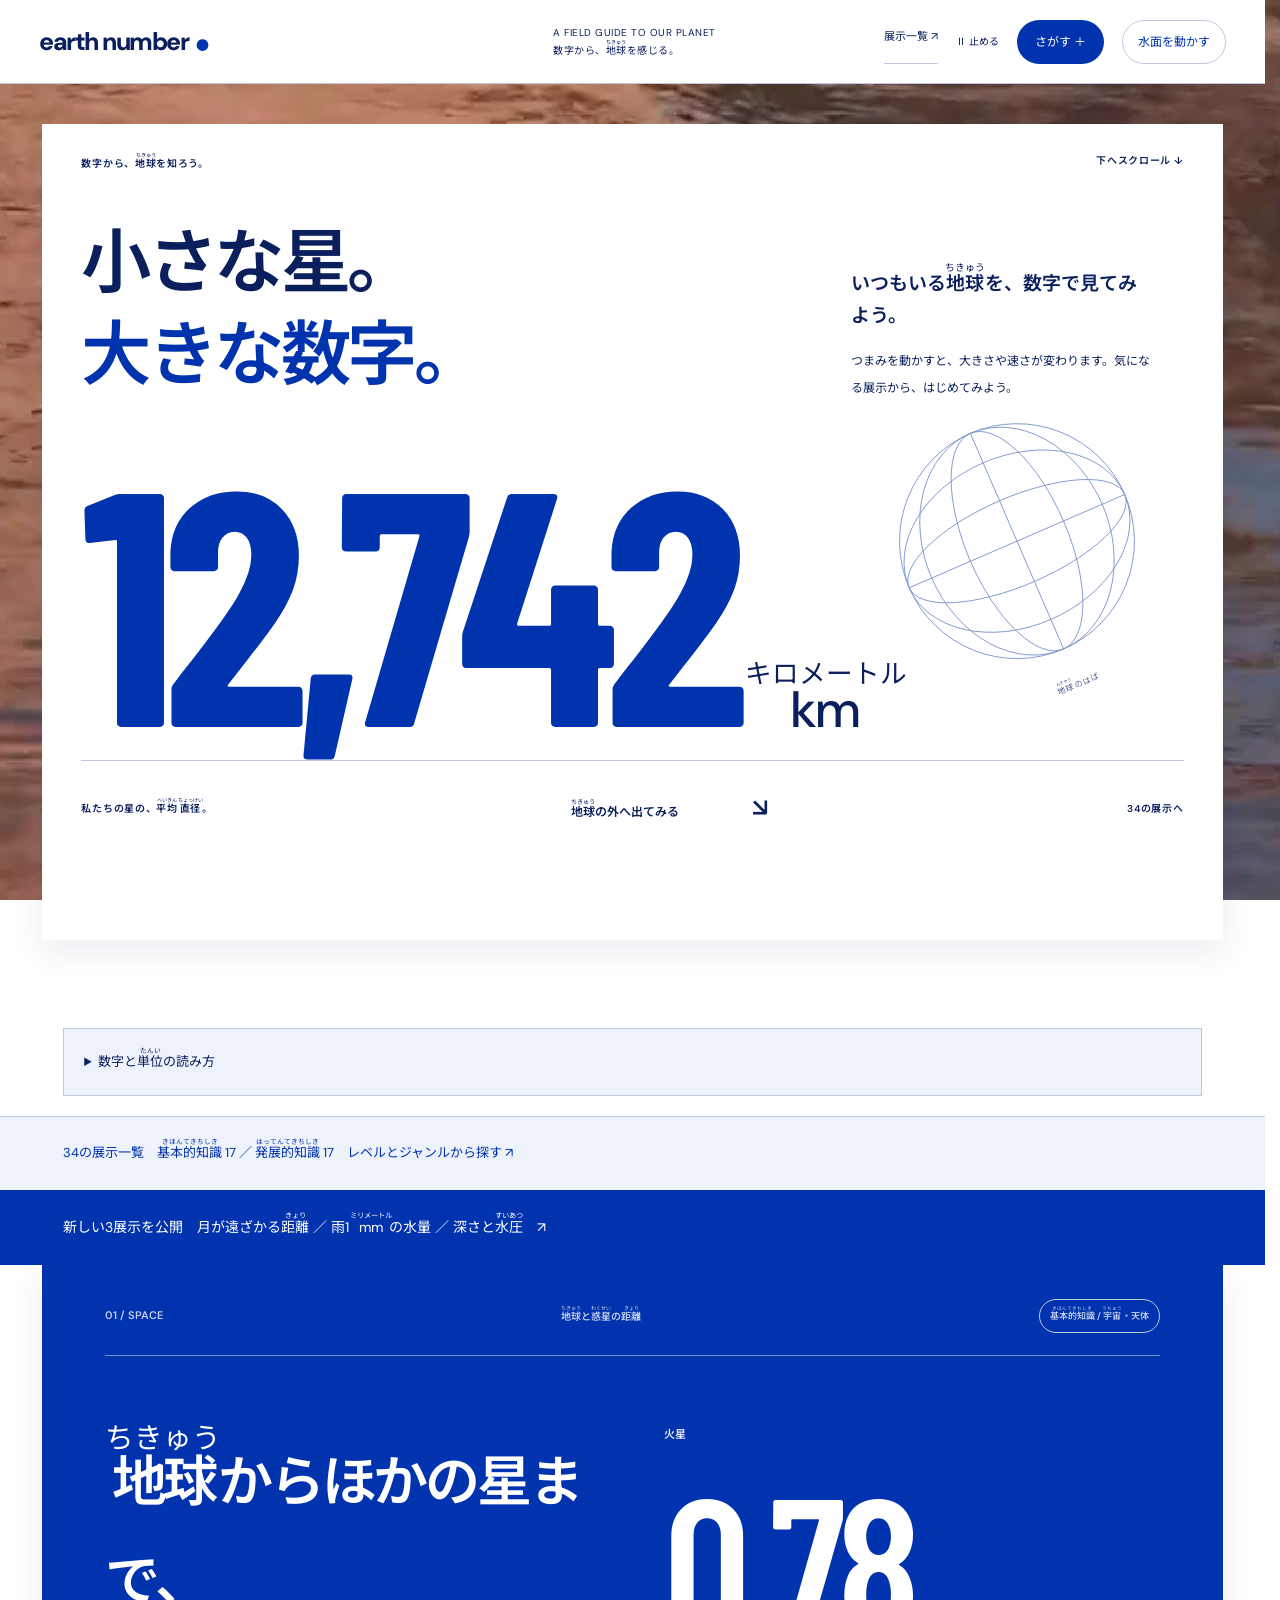
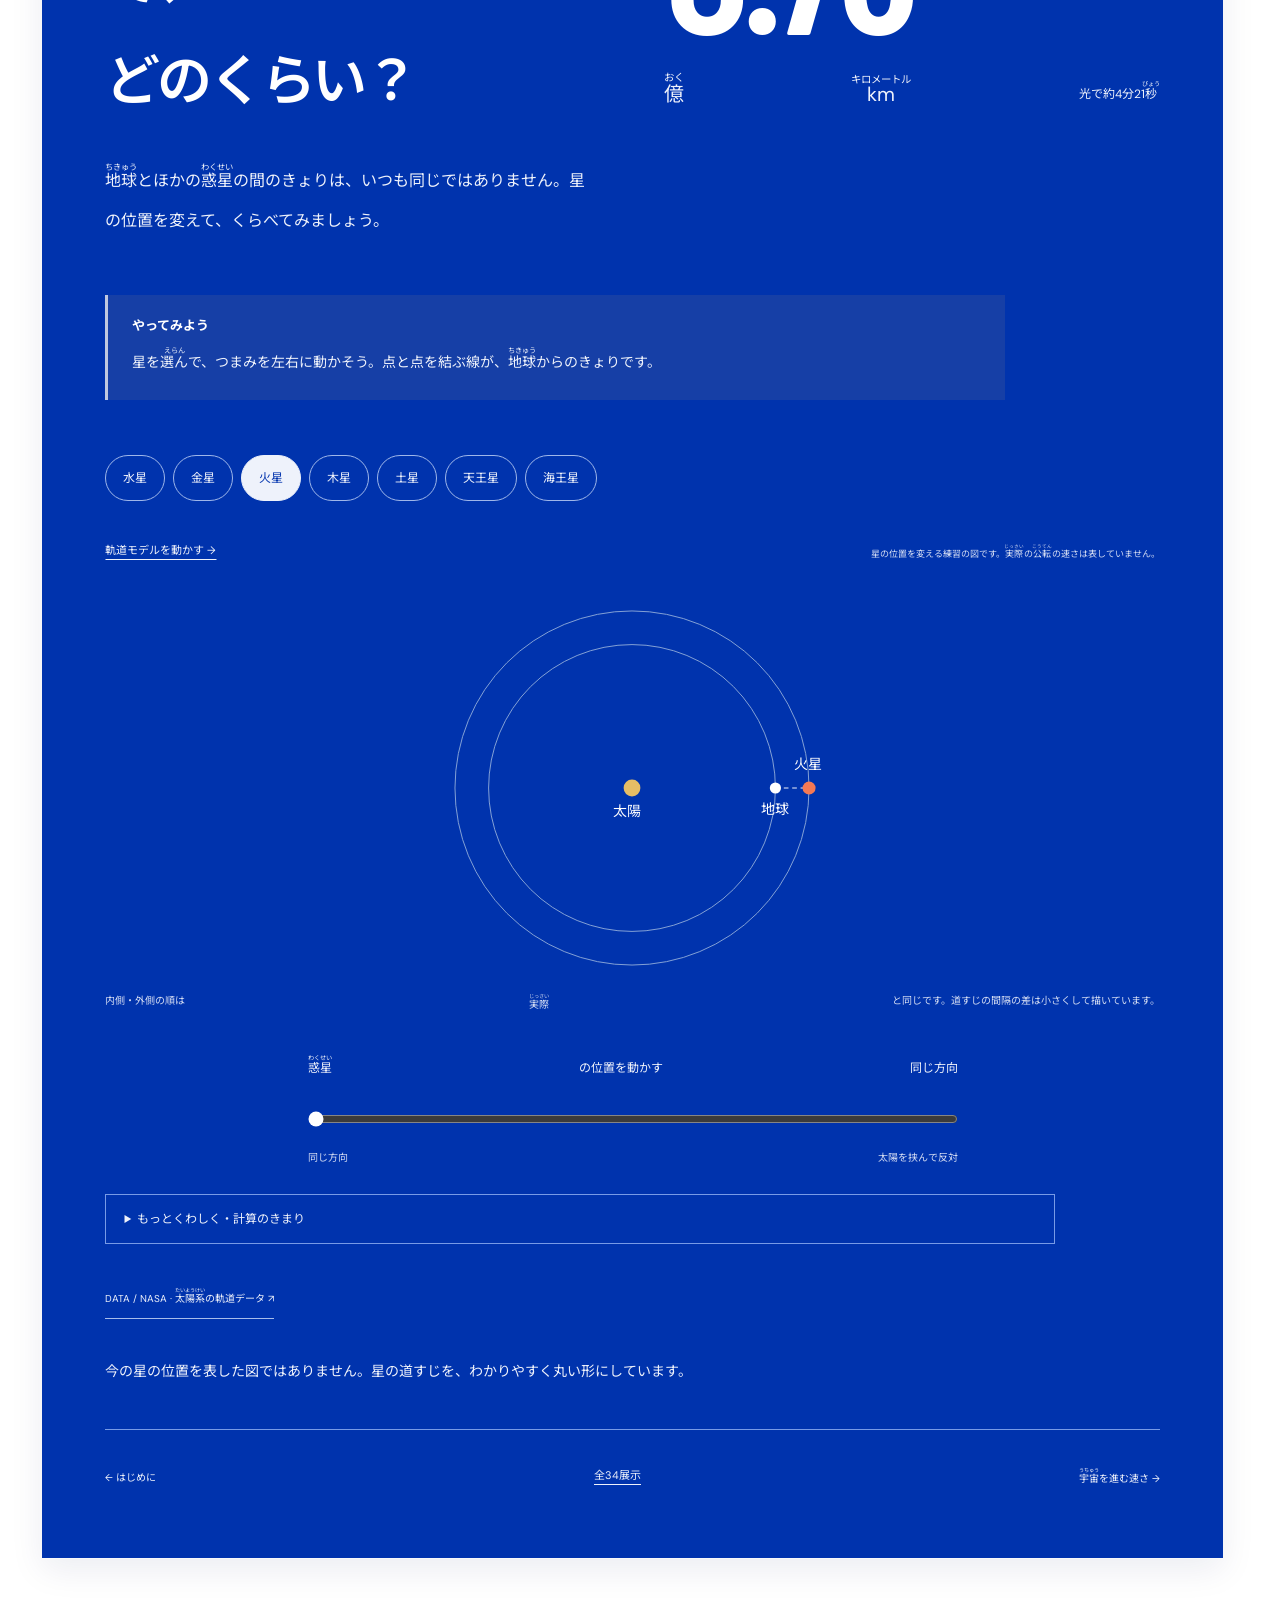
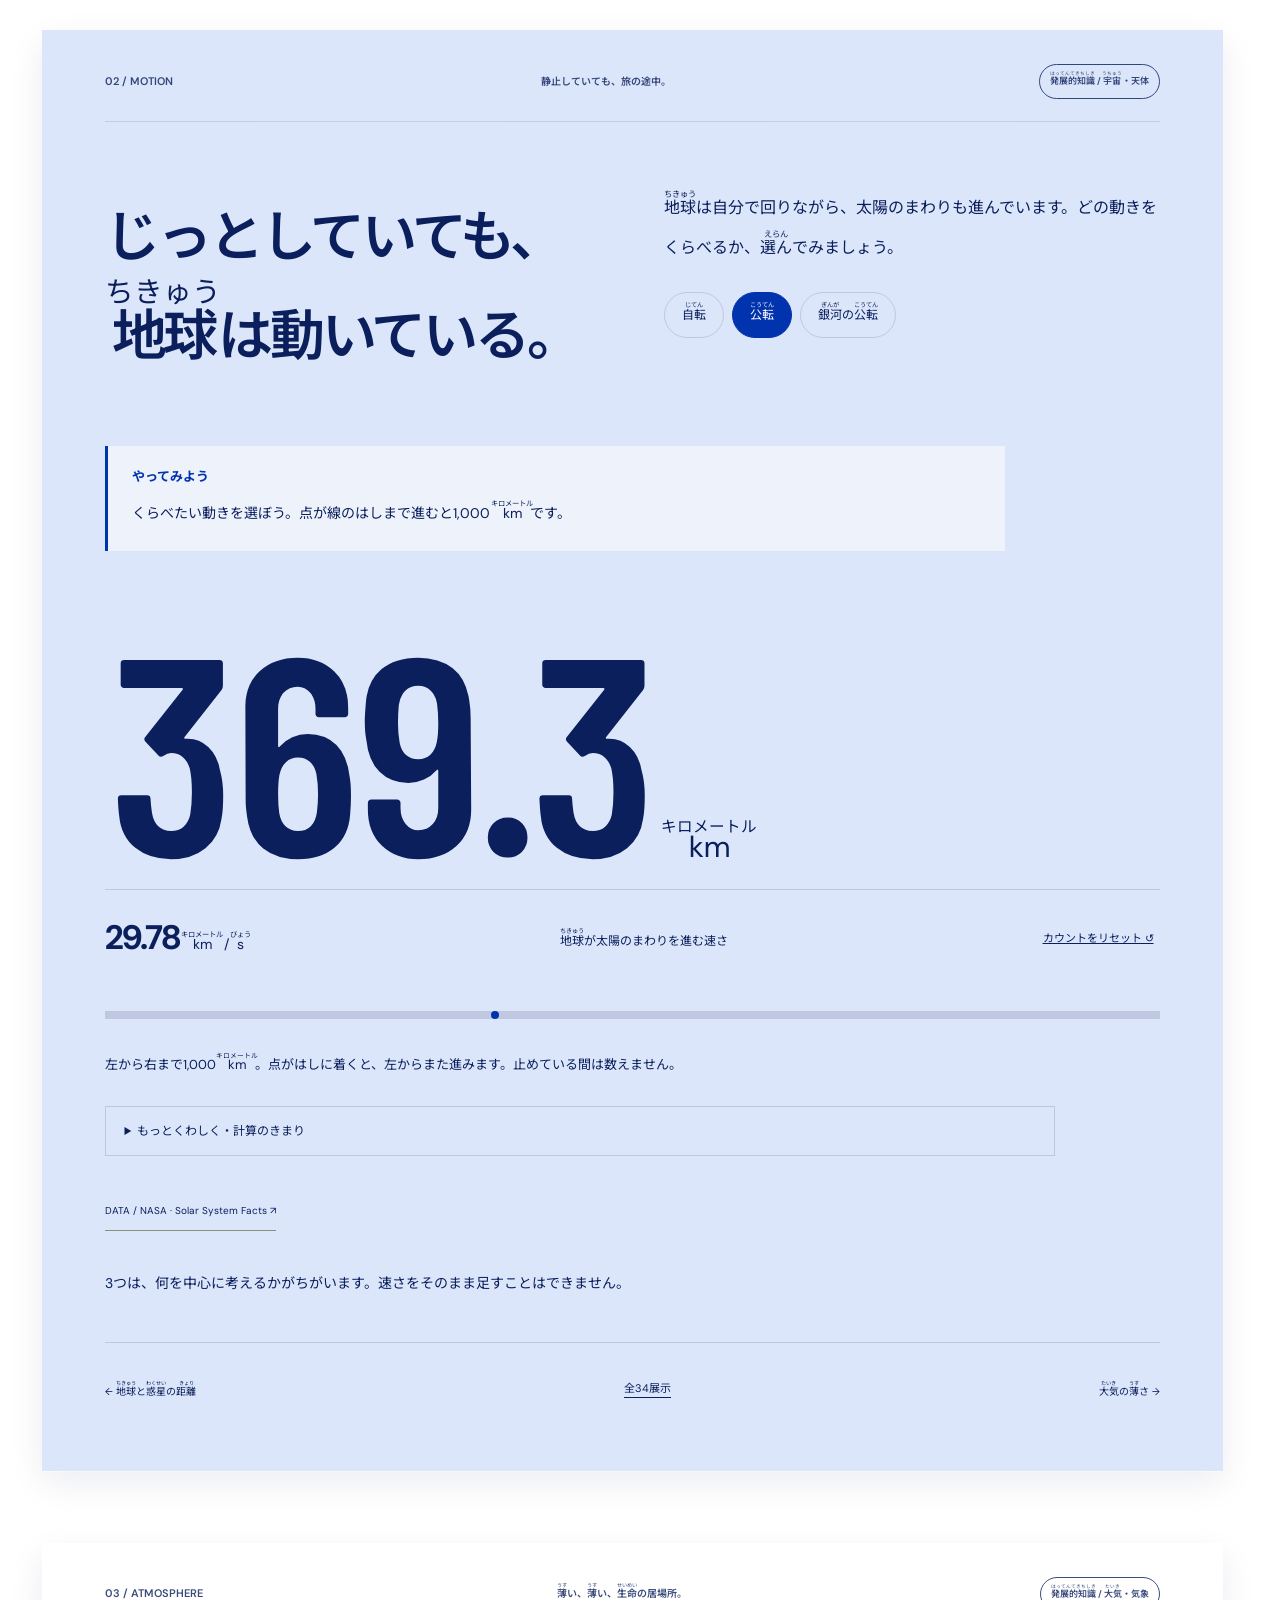
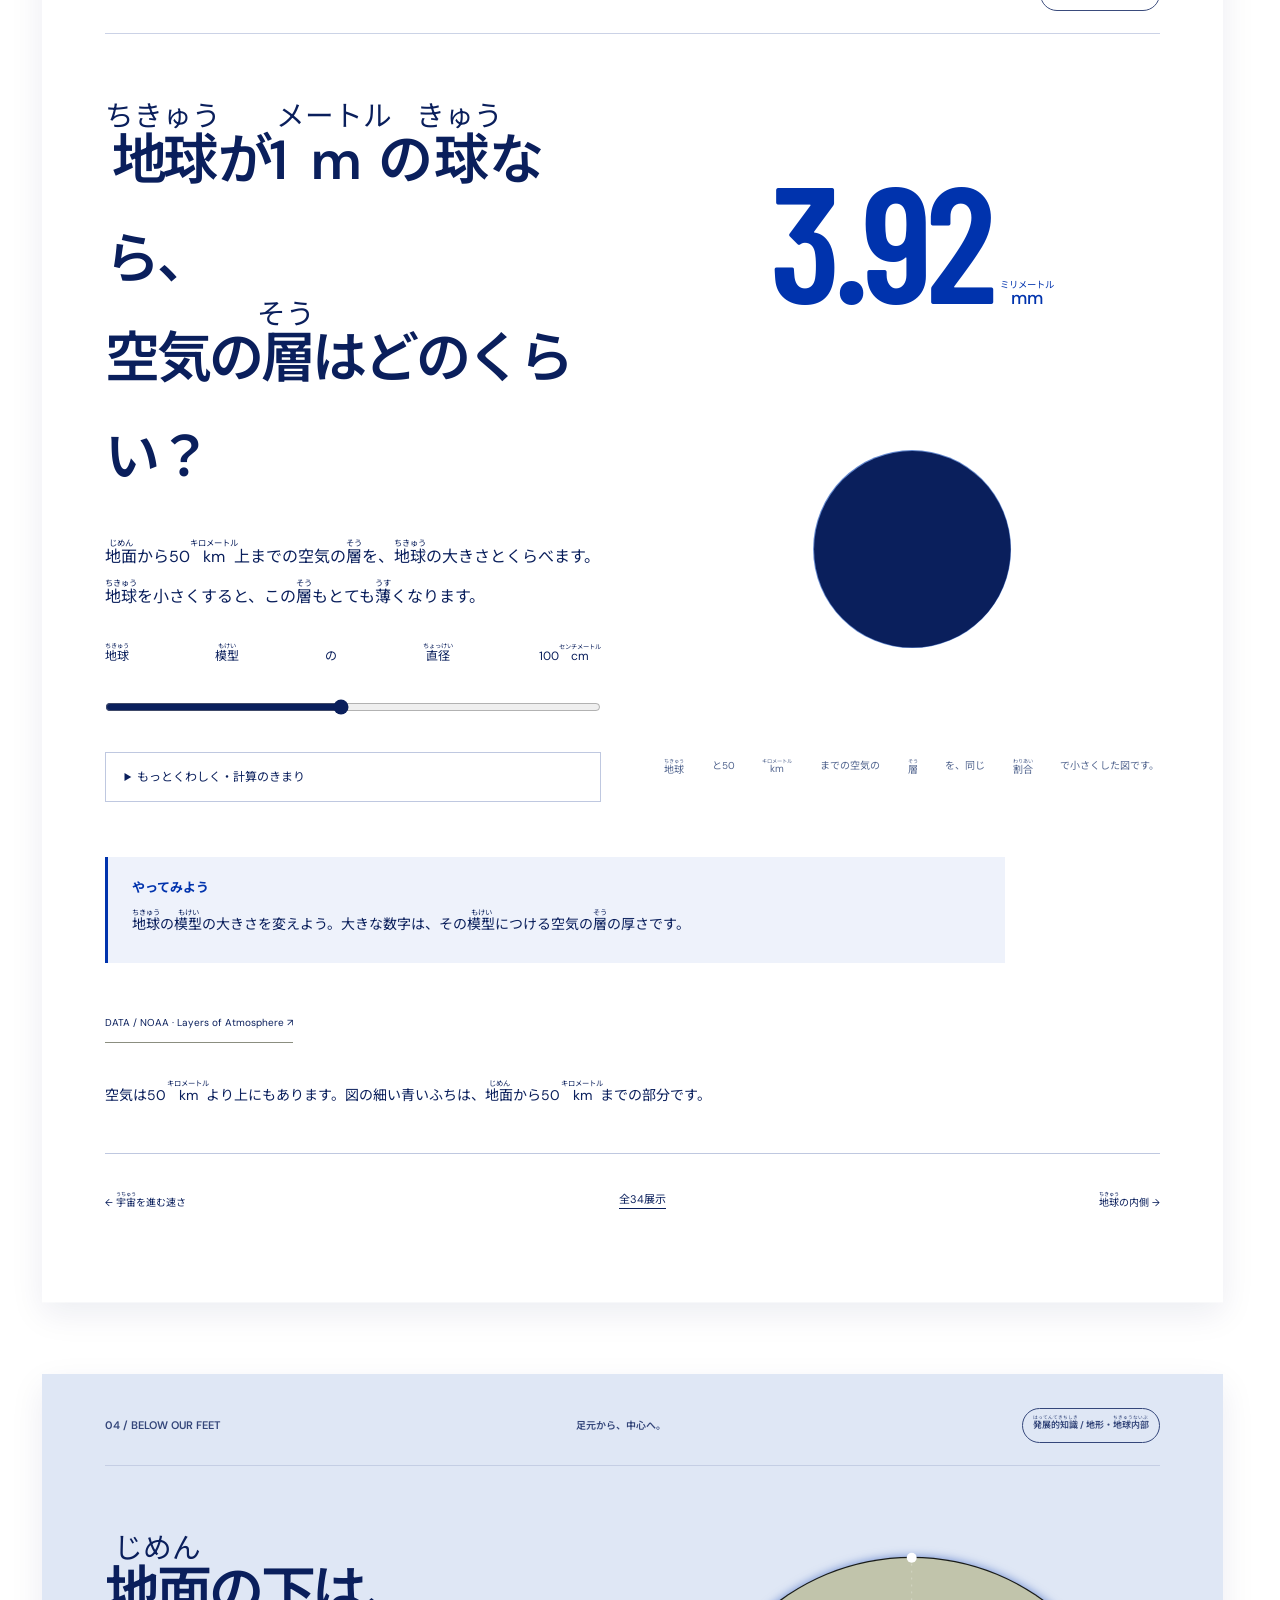
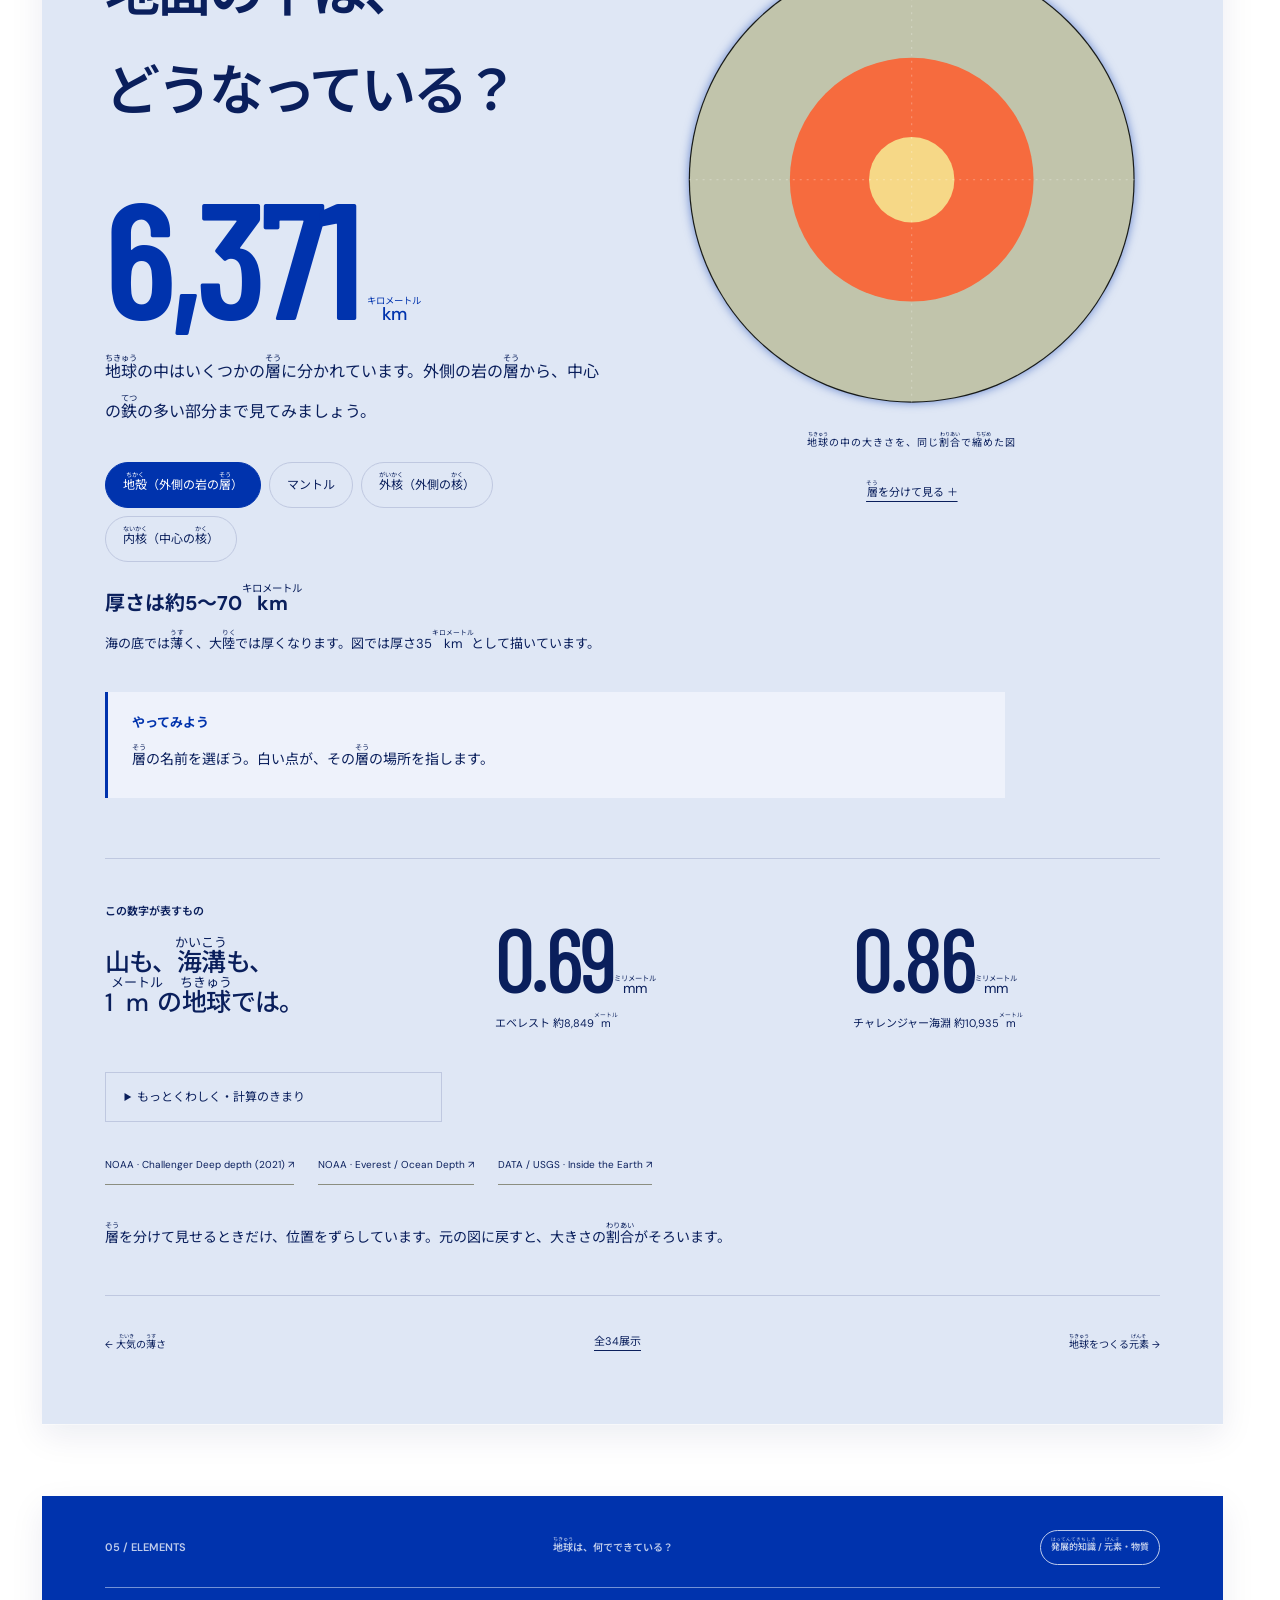
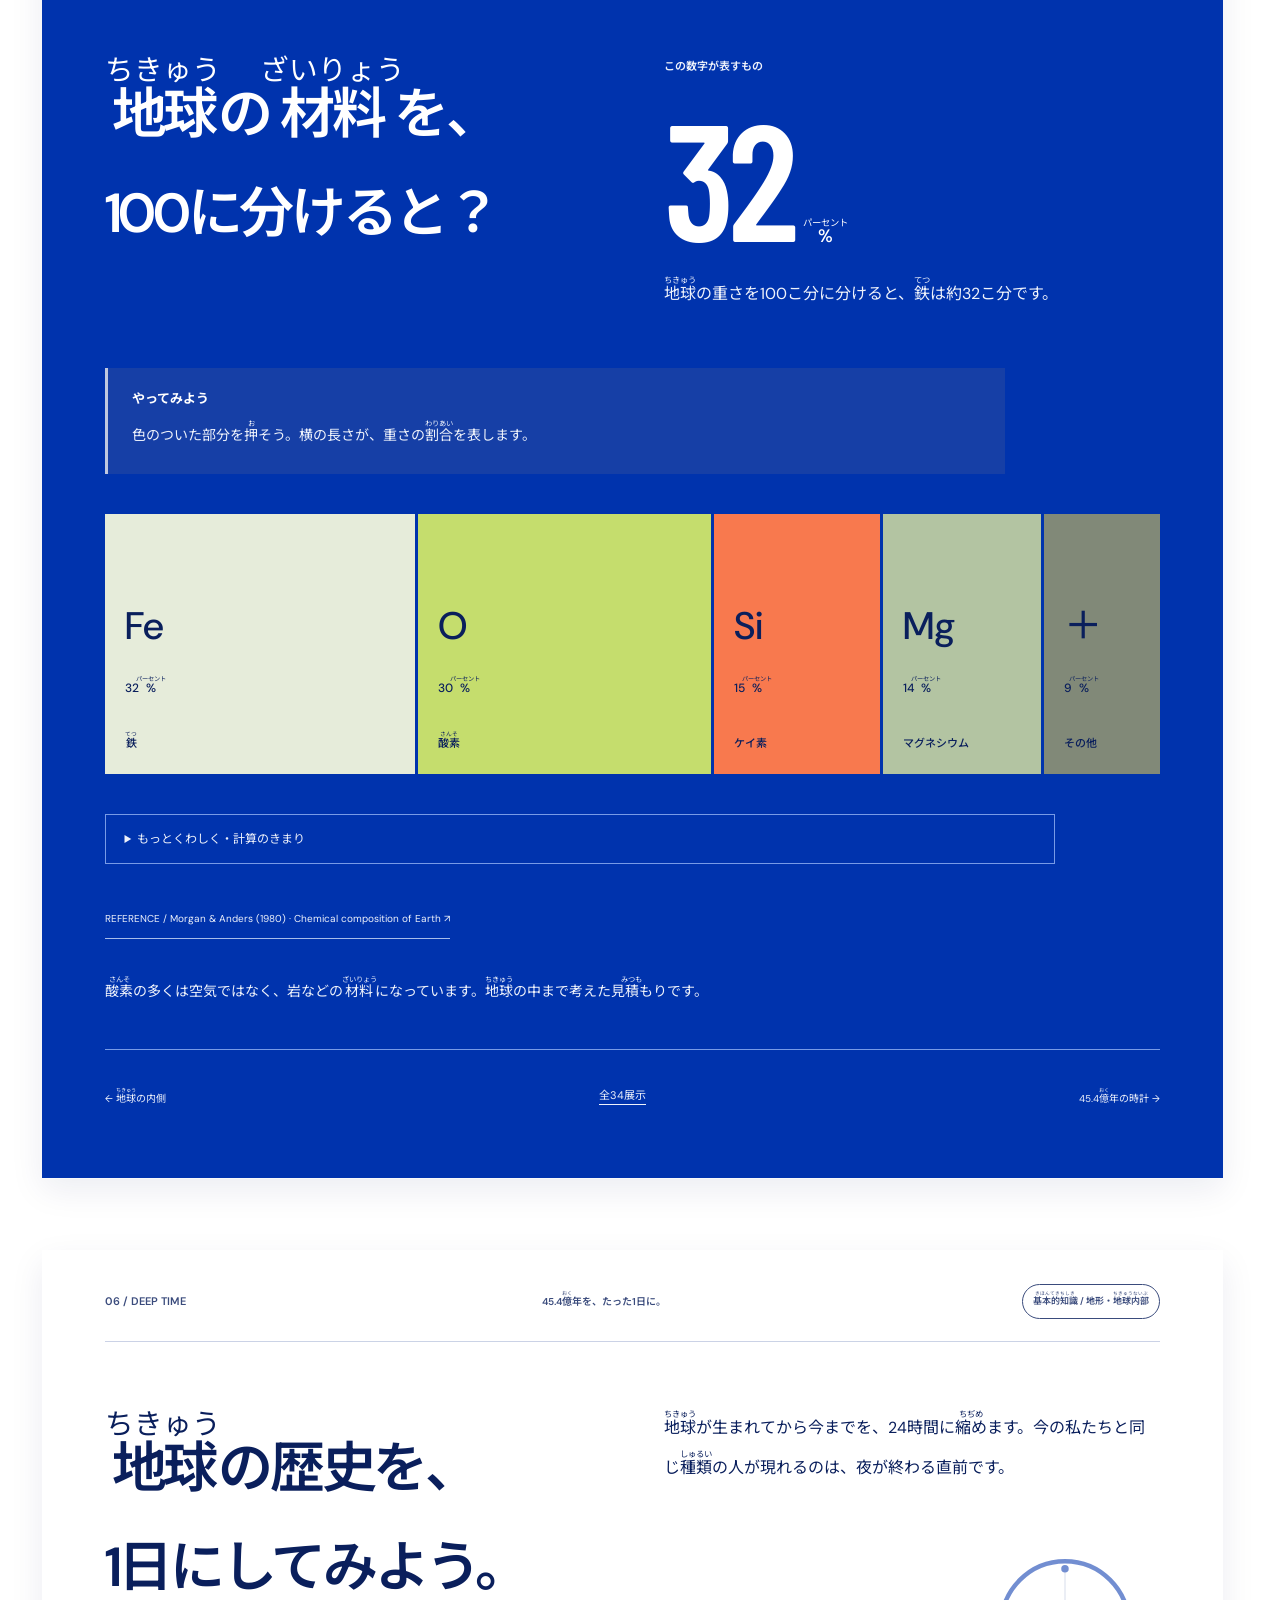
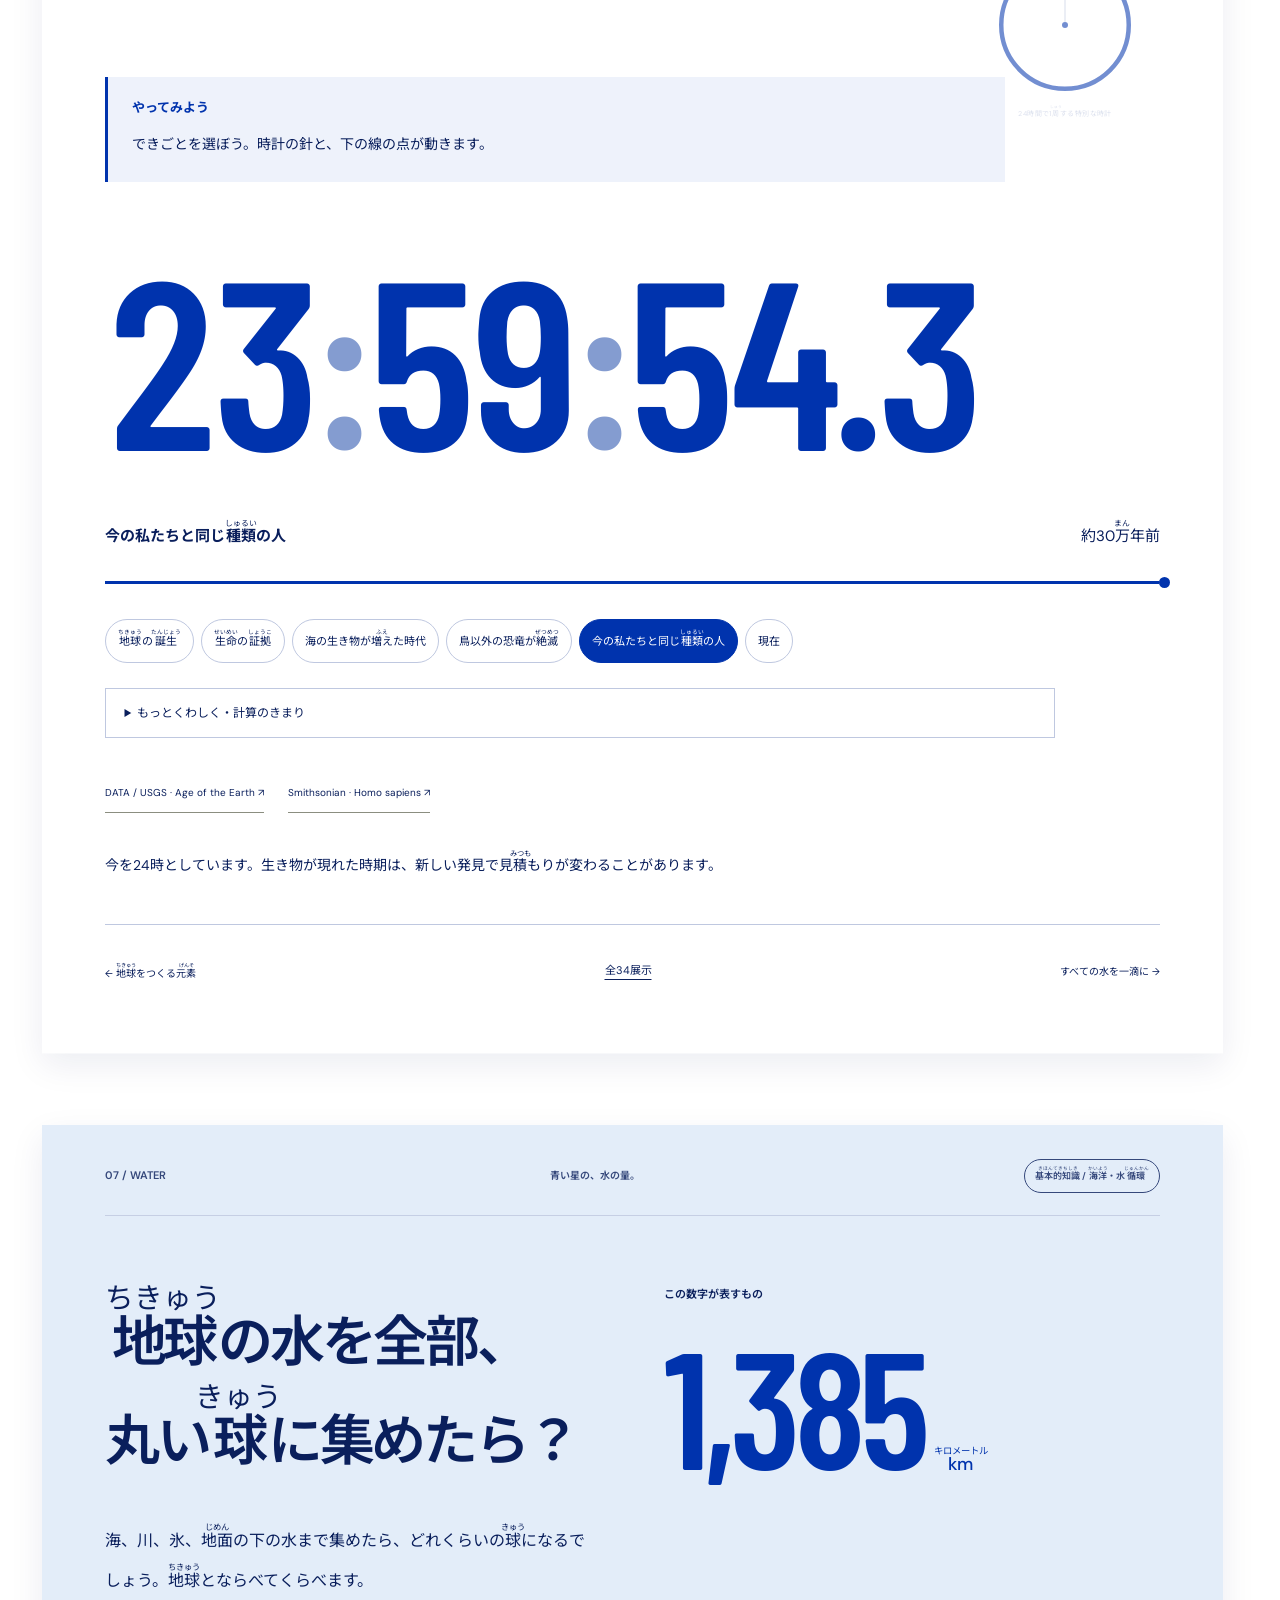
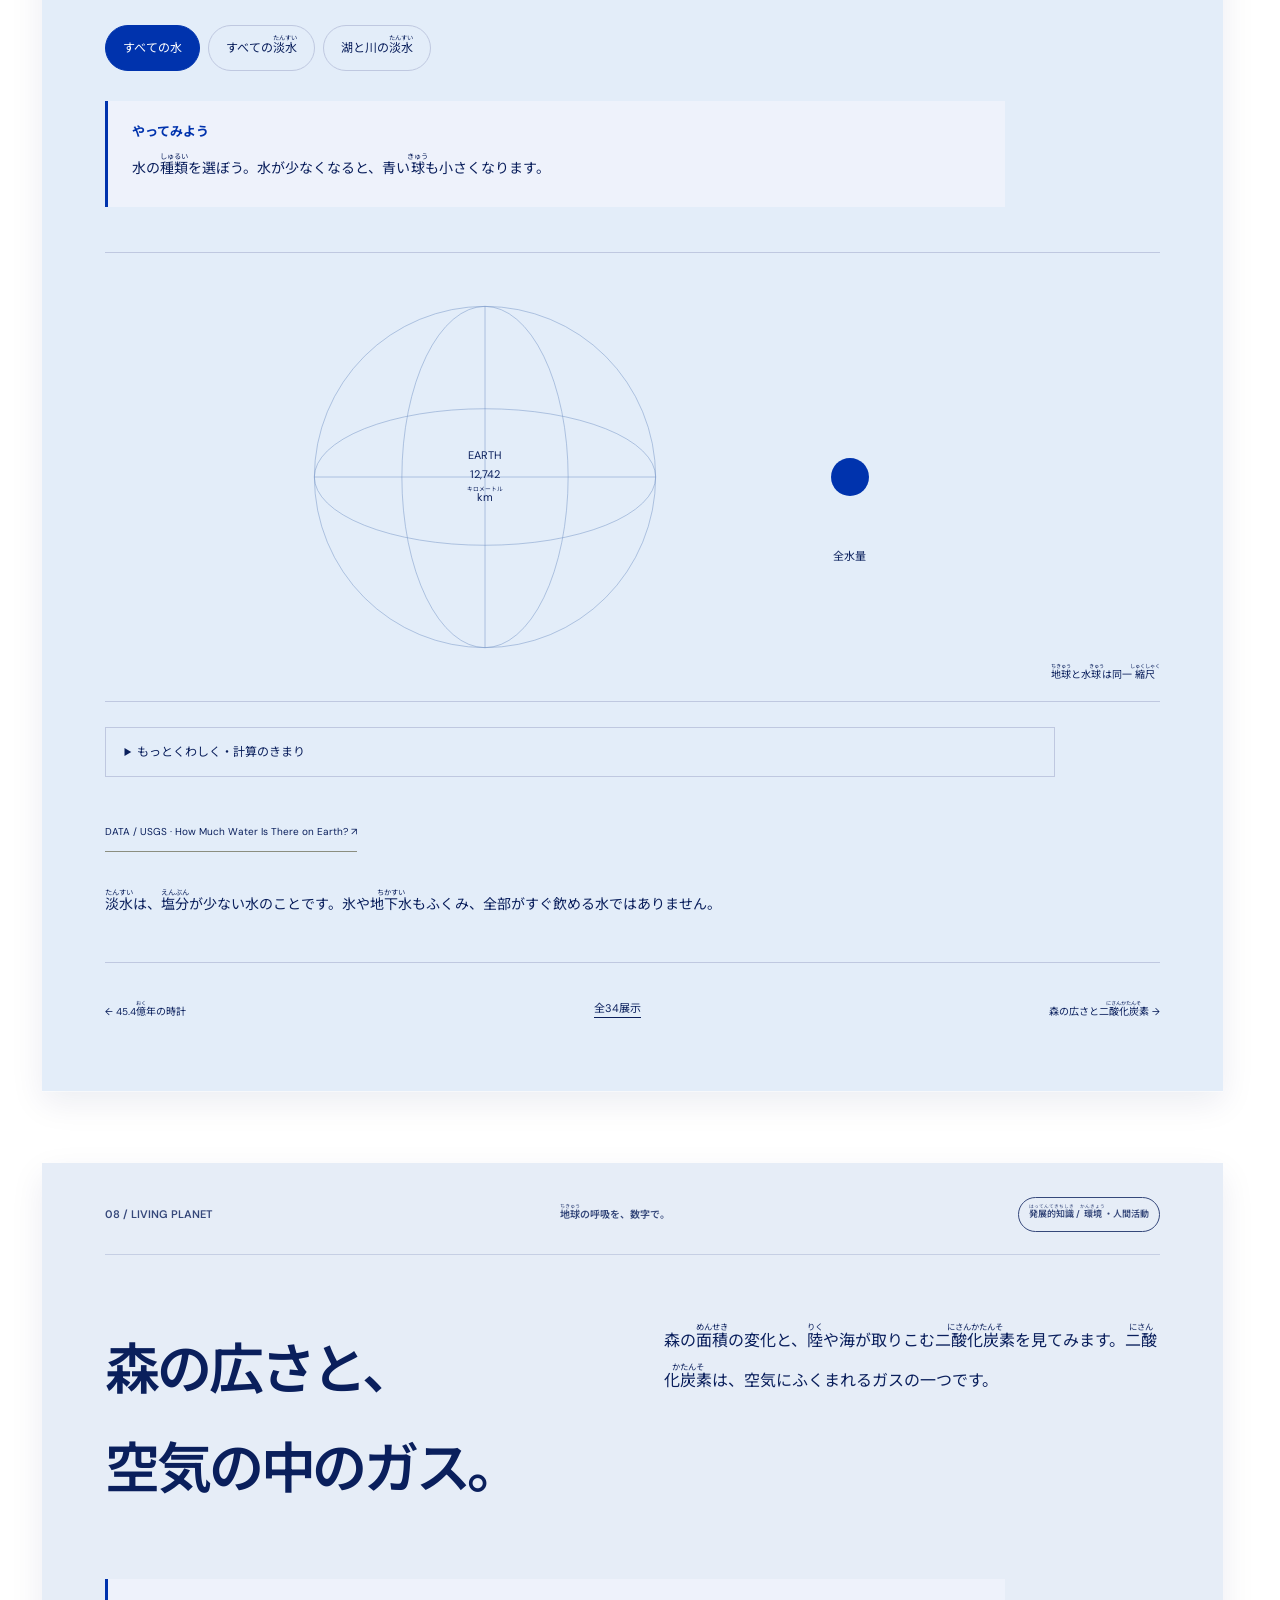
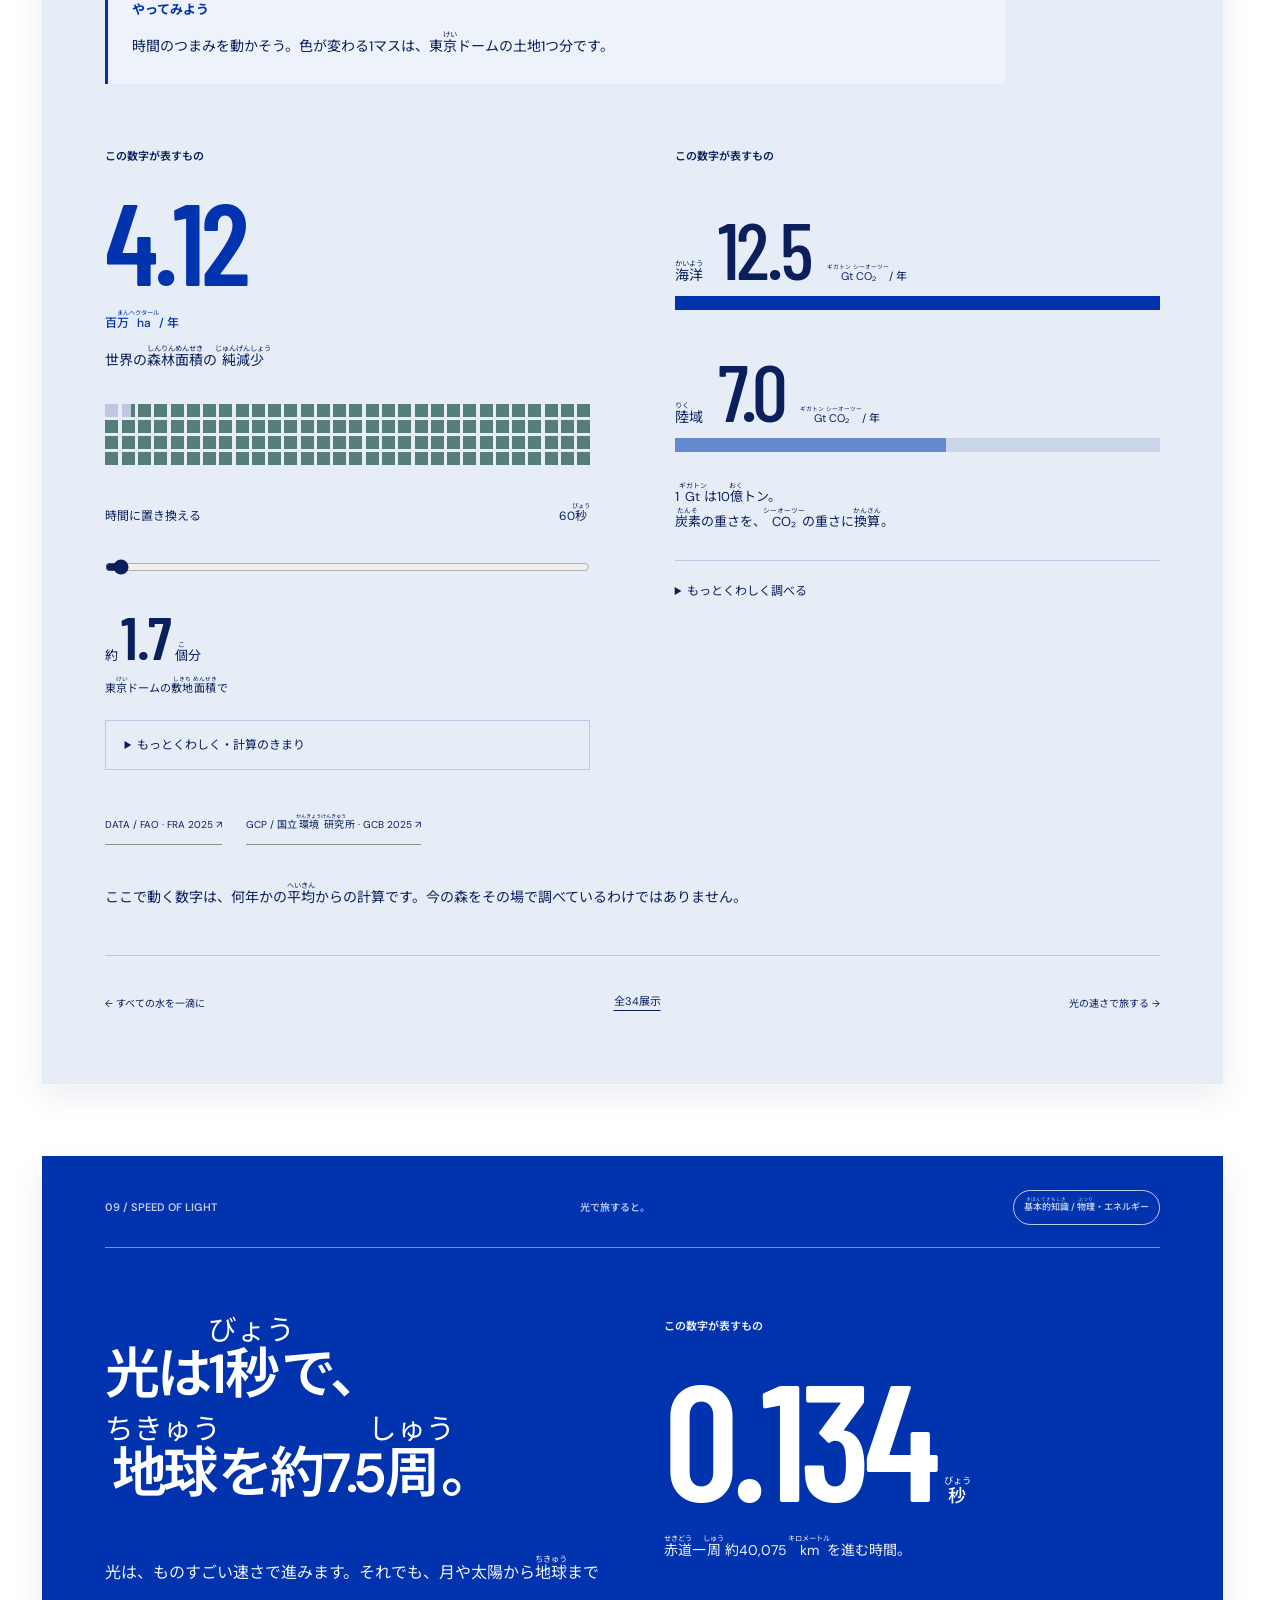
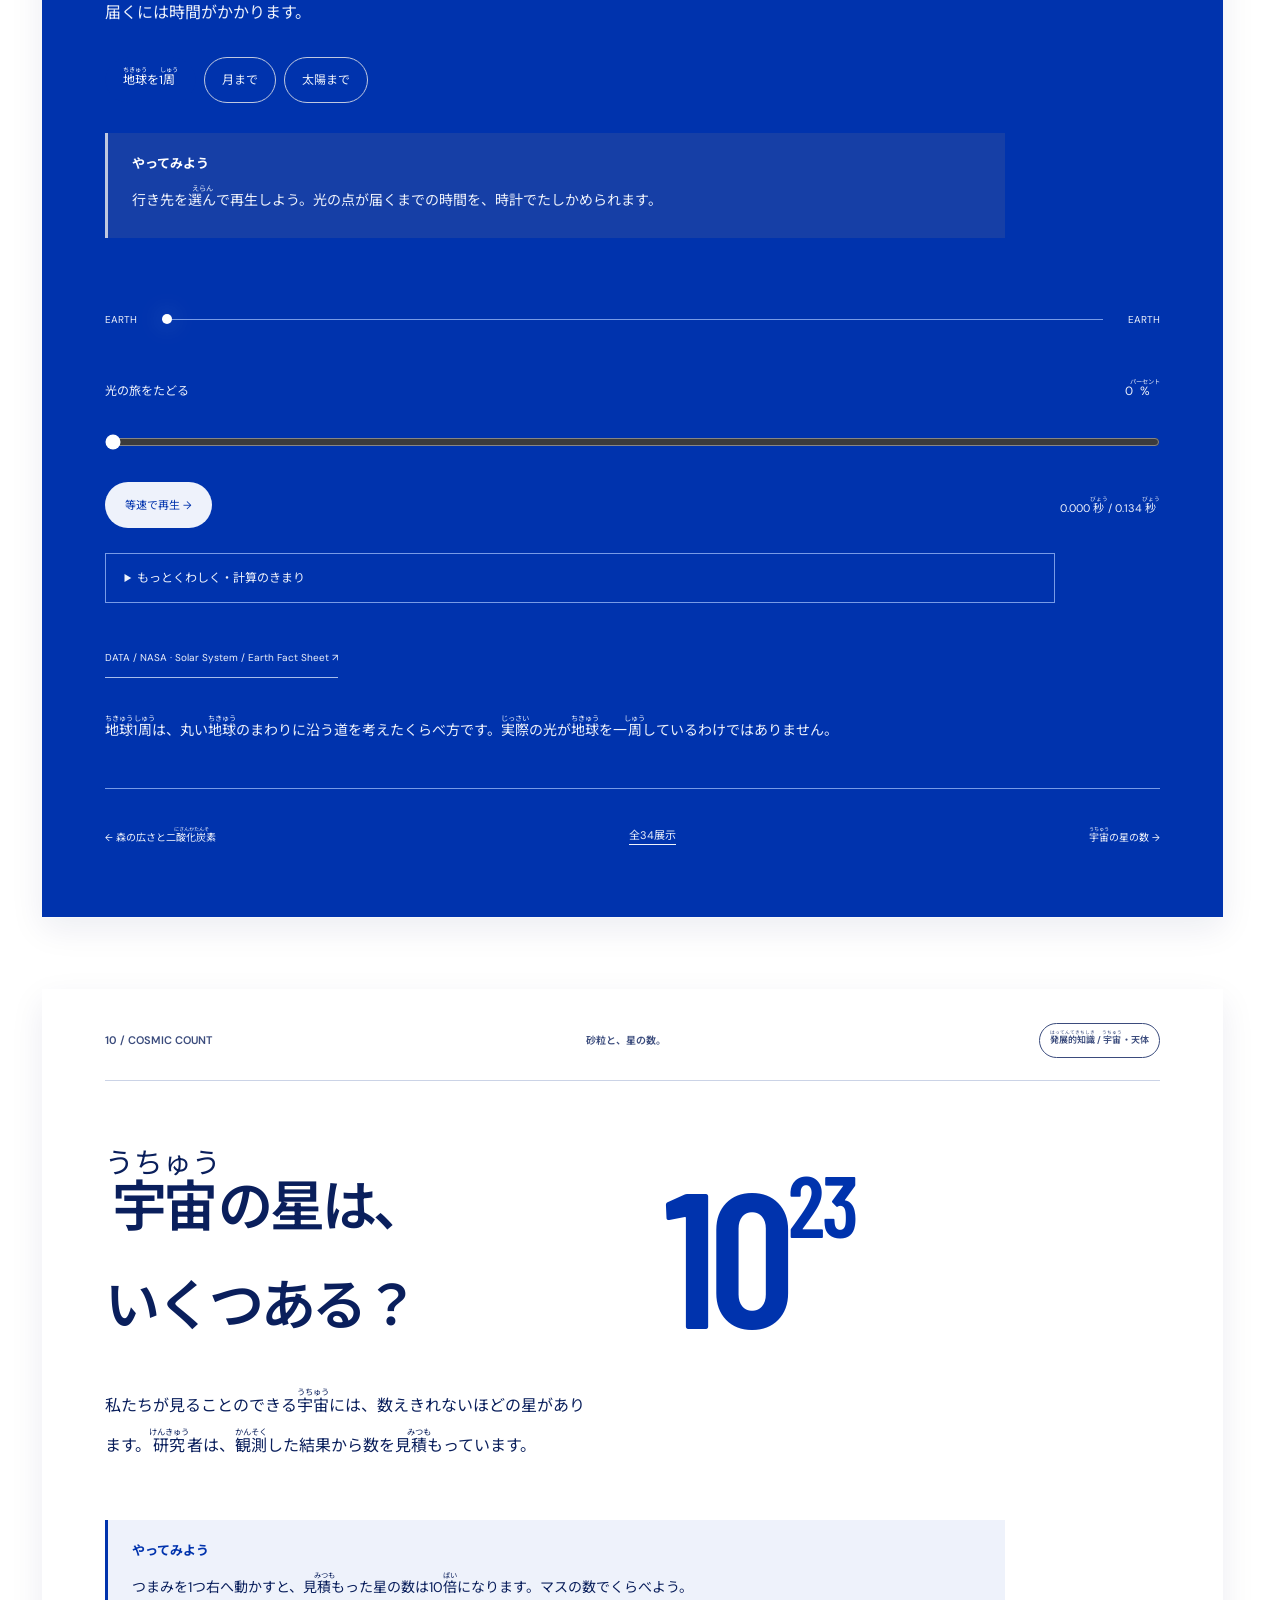
==== commit 9eb53e59: "Replace synthetic water with opt-in observed river environment (quality review draft)" ====
--- a/index.html
+++ b/index.html
@@ -7,7 +7,7 @@
   function gtag(){dataLayer.push(arguments);}
   gtag('js', new Date());
   gtag('config', 'G-BRYWJ6L872');
-</script><link href="catalog.css?v=1" rel="stylesheet"/><link href="reading.css?v=1" rel="stylesheet"/><link href="visual-review.css?v=1" rel="stylesheet"/><link rel="stylesheet" href="experience.css?v=ux4"/></head><body><a class="skip-link" href="#main-content">本文へ移動</a>
+</script><link href="catalog.css?v=1" rel="stylesheet"/><link href="reading.css?v=1" rel="stylesheet"/><link href="visual-review.css?v=1" rel="stylesheet"/><link rel="stylesheet" href="experience.css?v=observed1"/></head><body><a class="skip-link" href="#main-content">本文へ移動</a>
 <header><a class="brand" href="#">earth number<span class="brand-dot">●</span></a><div class="header-note">A FIELD GUIDE TO OUR PLANET<br/>数字から、地球を感じる。</div><div class="header-actions"><a class="header-catalog" href="exhibits.html">展示一覧 ↗</a><button aria-label="アニメーションを停止" aria-pressed="false" id="motionToggle">Ⅱ Motion</button><button aria-controls="menu" aria-expanded="false" id="menuBtn">さがす ＋</button></div></header>
 <nav aria-label="コンテンツ一覧" hidden="" id="menu" role="dialog" aria-modal="true"><div class="menu-top">EXPLORE THE NUMBERS<button aria-label="索引を閉じる" id="closeMenu">閉じる ×</button></div><div class="menu-search"><label for="menuSearch">知りたいことを、ことばでさがす</label><div><input id="menuSearch" type="search" autocomplete="off" placeholder="水、月、雨、鉄…"/><button id="clearMenuSearch" type="button">クリア</button></div><p id="menuSearchCount" role="status" aria-live="polite">34の展示</p><p id="menuEmpty" hidden>見つかりませんでした。短いことばに変えるか、クリアして選んでみよう。</p></div><div id="menuLinks"></div><a href="#sources">データと出典 ↗</a><a class="menu-author" href="author.html">作者と作品 ↗</a><a href="discoveries.html">新しい3展示 ↗</a></nav>
 <main id="main-content" tabindex="-1"><section class="hero" id="home"><div class="hero-top"><span>数字から、地球を知ろう。</span><span>下へスクロール ↓</span></div><div class="hero-title"><h1>小さな星。<br/><span>大きな数字。</span></h1><div class="hero-intro">いつもいる地球を、数字で見てみよう。<p>つまみを動かすと、大きさや速さが変わります。気になる展示から、はじめてみよう。</p></div></div><div class="hero-number"><span class="giant">12,742</span><span class="unit">km</span><div class="hero-globe"><svg aria-label="地球を示す経緯線の模式図" role="img" viewbox="0 0 300 300"><circle cx="150" cy="150" r="139"></circle><ellipse cx="150" cy="150" rx="60" ry="139"></ellipse><ellipse cx="150" cy="150" rx="110" ry="139"></ellipse><ellipse cx="150" cy="150" rx="139" ry="52"></ellipse><ellipse cx="150" cy="150" rx="139" ry="101"></ellipse><path d="M11 150h278M150 11v278"></path></svg><span>地球のはば</span></div></div><div class="hero-bottom"><span>私たちの星の、平均直径。</span><a href="#distance">地球の外へ出てみる <span>↘</span></a><span>34の展示へ</span></div></section><details class="number-reading"><summary>数字と単位の読み方</summary><ul><li>1 kmは1,000 m。道のりの長さを表します。</li><li>1 tは1,000 kg。材料の量を表します。</li><li>%はパーセント。100こに分けたうちの、いくつ分かを表します。</li><li>「約」は、ぴったりではなく、近い数字というしるしです。</li></ul></details><a class="catalog-entry" href="exhibits.html">34の展示一覧　基本的知識 17 ／ 発展的知識 17　レベルとジャンルから探す ↗</a><a class="new-discoveries-link" href="discoveries.html" style="display:block;padding:25px 5%;background:#0033AD;color:white;font-size:14px;line-height:1.8">新しい3展示を公開　月が遠ざかる距離 ／ 雨1 mmの水量 ／ 深さと水圧　↗</a>
@@ -20,4 +20,4 @@
 <section aria-labelledby="water-heading" class="exhibit water" data-genre="water" data-level="basic" id="water"><div class="section-head"><span>07 / WATER</span><span>青い星の、水の量。</span><a class="learning-badge" href="exhibits.html?level=basic&amp;genre=water">基本的知識 / 海洋・水循環</a></div><div class="split"><div><h2 id="water-heading">地球の水を全部、<br/>丸い球に集めたら？</h2><p class="lede" id="waterText">海、川、氷、地面の下の水まで集めたら、どれくらいの球になるでしょう。地球とならべてくらべます。</p><div class="segmented" id="waterTabs"><button class="active" data-water="0">すべての水</button><button data-water="1">すべての淡水</button><button data-water="2">湖と川の淡水</button></div></div><div><span class="eyebrow">この数字が表すもの</span><div class="value"><span id="waterNum">1,385</span><small>km</small></div></div></div><div class="kid-guide"><strong>やってみよう</strong><p>水の種類を選ぼう。水が少なくなると、青い球も小さくなります。</p></div><div class="water-stage"><div class="water-earth"><svg aria-hidden="true" viewbox="0 0 400 400"><circle cx="200" cy="200" r="195"></circle><ellipse cx="200" cy="200" rx="95" ry="195"></ellipse><ellipse cx="200" cy="200" rx="195" ry="78"></ellipse><path d="M5 200h390M200 5v390"></path></svg><span>EARTH<br/>12,742 km</span></div><div class="water-sphere-space"><div id="waterSphere"></div><span id="waterSphereLabel">全水量</span></div><span class="water-scale">地球と水球は同一縮尺</span></div><details class="science-detail"><summary>もっとくわしく・計算のきまり</summary><p class="note">淡水の多くは氷や地下水です。「淡水」すべてがすぐ飲めるわけではありません。湖と川の淡水も、そのまま飲用できる量を示していません。水球の直径はUSGSの概数。</p></details><a class="source" href="https://www.usgs.gov/water-science-school/science/how-much-water-there-earth" rel="noopener" target="_blank">DATA / USGS · How Much Water Is There on Earth? ↗</a><p class="kid-caution">淡水は、塩分が少ない水のことです。氷や地下水もふくみ、全部がすぐ飲める水ではありません。</p></section>
 <section aria-labelledby="cycles-heading" class="exhibit forest" data-genre="environment" data-level="advanced" id="cycles"><div class="section-head"><span>08 / LIVING PLANET</span><span>地球の呼吸を、数字で。</span><a class="learning-badge" href="exhibits.html?level=advanced&amp;genre=environment">発展的知識 / 環境・人間活動</a></div><div class="split"><h2 id="cycles-heading">森の広さと、<br/>空気の中のガス。</h2><p class="lede">森の面積の変化と、陸や海が取りこむ二酸化炭素を見てみます。二酸化炭素は、空気にふくまれるガスの一つです。</p></div><div class="kid-guide"><strong>やってみよう</strong><p>時間のつまみを動かそう。色が変わる1マスは、東京ドームの土地1つ分です。</p></div><div class="cycle-grid"><div><span class="eyebrow">この数字が表すもの</span><div class="value">4.12<small>百万 ha / 年</small></div><p>世界の森林面積の純減少</p><div aria-hidden="true" class="forest-grid" id="forestGrid"></div><label for="forestSeconds">時間に置き換える <output id="forestLabel">60秒</output></label><input id="forestSeconds" max="3600" min="1" type="range" value="60"/><p class="forest-equivalent">約 <b id="forestDomes">1.7</b> 個分 <span>東京ドームの敷地面積で</span></p><details class="science-detail"><summary>もっとくわしく・計算のきまり</summary><p class="note">純減少は森林減少から拡大分を引いた値。2015–2025年の年平均を一定の速さに換算したもので、実況ではありません。東京ドーム敷地面積46,755 m²で計算。</p></details></div><div class="carbon"><span class="eyebrow">この数字が表すもの</span><div class="carbon-row"><span>海洋</span><b>12.5</b><small>Gt CO₂ / 年</small></div><div class="carbon-bar"><i style="width:100%"></i></div><div class="carbon-row"><span>陸域</span><b>7.0</b><small>Gt CO₂ / 年</small></div><div class="carbon-bar"><i style="width:56%"></i></div><p>1 Gtは10億トン。<br/>炭素の重さを、CO₂の重さに換算。</p><details><summary>もっとくわしく調べる</summary><p>Global Carbon Budget 2025の2024年推計。海洋3.4 ± 0.4 GtC、陸域1.9 ± 1.1 GtCに44/12を乗じ、約12.5 ± 1.5、7.0 ± 4.0 Gt CO₂へ換算。陸域吸収は森林以外も含みます。土地利用変化による排出は別項目で、収支には不均衡と大きな不確かさがあります。</p></details></div></div><a class="source" href="https://www.fao.org/newsroom/detail/global-deforestation-slows--but-forests-remain-under-pressure--fao-report-shows/en" rel="noopener" target="_blank">DATA / FAO · FRA 2025 ↗</a> <a class="source" href="https://www.cger.nies.go.jp/gcp/news/20251113.html" rel="noopener" target="_blank">GCP / 国立環境研究所 · GCB 2025 ↗</a><p class="kid-caution">ここで動く数字は、何年かの平均からの計算です。今の森をその場で調べているわけではありません。</p></section>
 <section aria-labelledby="light-heading" class="exhibit dark" data-genre="physics" data-level="basic" id="light"><div class="section-head"><span>09 / SPEED OF LIGHT</span><span>光で旅すると。</span><a class="learning-badge" href="exhibits.html?level=basic&amp;genre=physics">基本的知識 / 物理・エネルギー</a></div><div class="split"><div><h2 id="light-heading">光は1秒で、<br/>地球を約7.5周。</h2><p class="lede">光は、ものすごい速さで進みます。それでも、月や太陽から地球まで届くには時間がかかります。</p><div class="segmented" id="lightTabs"><button class="active" data-light="40075">地球を1周</button><button data-light="384400">月まで</button><button data-light="149597870.7">太陽まで</button></div></div><div><span class="eyebrow">この数字が表すもの</span><div class="value"><span id="lightNum">0.134</span><small>秒</small></div><p id="lightExplain">赤道一周 約40,075 kmを進む時間。</p></div></div><div class="kid-guide"><strong>やってみよう</strong><p>行き先を選んで再生しよう。光の点が届くまでの時間を、時計でたしかめられます。</p></div><div class="light-lane"><span>EARTH</span><div><i id="photon"></i></div><span id="lightDestination">EARTH</span></div><label class="slider-label" for="lightSlider">光の旅をたどる <output id="lightPercent">0%</output></label><input id="lightSlider" max="1000" min="0" type="range" value="0"/><div class="light-actions"><button id="lightPlay">等速で再生 →</button><span id="lightElapsed">0.000 秒 / 0.134 秒</span></div><details class="science-detail"><summary>もっとくわしく・計算のきまり</summary><p class="note">真空中の光速299,792.458 km/sで計算。地球一周は赤道の長さを比較したあると考えた経路です。月は平均距離、太陽は1 AU。再生は実際の光の所要時間と同じ速さ。タイムラインの位置は旅全体に対する割合です。</p></details><a class="source" href="https://nssdc.gsfc.nasa.gov/planetary/factsheet/earthfact.html" rel="noopener" target="_blank">DATA / NASA · Solar System / Earth Fact Sheet ↗</a><p class="kid-caution">地球1周は、丸い地球のまわりに沿う道を考えたくらべ方です。実際の光が地球を一周しているわけではありません。</p></section><section aria-labelledby="stars-heading" class="exhibit" data-genre="space" data-level="advanced" id="stars"><div class="section-head"><span>10 / COSMIC COUNT</span><span>砂粒と、星の数。</span><a class="learning-badge" href="exhibits.html?level=advanced&amp;genre=space">発展的知識 / 宇宙・天体</a></div><div class="split"><div><h2 id="stars-heading">宇宙の星は、<br/>いくつある？</h2><p class="lede">私たちが見ることのできる宇宙には、数えきれないほどの星があります。研究者は、観測した結果から数を見積もっています。</p></div><div class="power-number">10<sup id="starPower">23</sup></div></div><div class="kid-guide"><strong>やってみよう</strong><p>つまみを1つ右へ動かすと、見積もった星の数は10倍になります。マスの数でくらべよう。</p></div><label class="slider-label" for="starExponent">星の数の推定レンジ <output id="starLabel">10²³ 個</output></label><input id="starExponent" max="24" min="22" type="range" value="23"/><div aria-hidden="true" class="star-field" id="starField"></div><details class="science-detail"><summary>もっとくわしく・計算のきまり</summary><p class="note">星の数は銀河数や銀河あたりの星の数に基づく桁の推定です。「地球のすべての砂粒より多い」という比較は、砂浜・砂漠・深さ・粒径の定義で変わるため断定していません。点は数の雰囲気を表す模式表現で、1点が星1個ではありません。</p></details><a class="source" href="https://www.esa.int/Science_Exploration/Space_Science/How_many_stars_are_there_in_the_Universe" rel="noopener" target="_blank">DATA / ESA · How many stars are there in the Universe? ↗</a><p class="kid-caution">すべての星を1つずつ数えた結果ではありません。砂つぶとのくらべ方も、条件によって変わります。</p></section><section aria-labelledby="solar-heading" class="exhibit sunshine" data-genre="physics" data-level="advanced" id="solar"><div class="section-head"><span>11 / SOLAR ENERGY</span><span>太陽の1時間。人類の1年。</span><a class="learning-badge" href="exhibits.html?level=advanced&amp;genre=physics">発展的知識 / 物理・エネルギー</a></div><div class="split"><div><h2 id="solar-heading">太陽から1時間で、<br/>どれだけ届く？</h2><p class="lede">地球には太陽から光のエネルギーが届きます。その量を、人間が1年に使ったエネルギーとくらべます。</p></div><div><span class="eyebrow">この数字が表すもの</span><div class="value">59.5<small>分</small></div></div></div><div class="kid-guide"><strong>やってみよう</strong><p>時間を増やそう。棒が真ん中の線に届くと、人間の約1年分です。</p></div><div aria-hidden="true" class="sun-orbit"><div></div><i></i></div><div class="solar-meter"><div id="solarFill"></div><span id="solarPercent">17%</span></div><label class="slider-label" for="solarMinutes">太陽光が届く時間 <output id="solarLabel">10分</output></label><input id="solarMinutes" max="120" min="1" type="range" value="10"/><div class="solar-legend"><span>0</span><span>人類の1年分 ≈ 620 EJ</span><span>2年分</span></div><details class="science-detail"><summary>もっとくわしく・計算のきまり</summary><p class="note">太陽放射1,361 W/m² × 地球の断面積πR²（R=6,371 km）≒ 1.735×10¹⁷ W。620 EJを割ると約59.5分。比較する消費量はEnergy Institute 2024版の2023年統計です。大気上端に入射する総量であり、地表で発電・回収できる量ではありません。</p></details><a class="source" href="https://www.energyinst.org/statistical-review/resources-and-data-downloads" rel="noopener" target="_blank">Energy Institute · Statistical Review 2024 archive ↗</a><a class="source" href="https://earth.gsfc.nasa.gov/climate/projects/solar-irradiance/science" rel="noopener" target="_blank">DATA / NASA · Solar Irradiance ↗</a><p class="kid-caution">くらべているのは空気の層の外側に届く光です。その全部を電気に変えて使える、という意味ではありません。</p></section><section aria-labelledby="lightning-heading" class="exhibit dark" data-genre="air" data-level="basic" id="lightning"><div class="section-head"><span>12 / ELECTRIC PLANET</span><span>地球は、絶えず光っている。</span><a class="learning-badge" href="exhibits.html?level=basic&amp;genre=air">基本的知識 / 大気・気象</a></div><div class="split"><div><h2 id="lightning-heading">世界では1秒に、<br/>約44回の雷。</h2><p class="lede">雲の中で光る雷も、地面につながる雷もあります。世界で起きる回数の平均を、時間に合わせて数えます。</p><span class="eyebrow">この数字が表すもの</span></div><div><div class="value"><span id="flashCount">0</span><small>回</small></div><p>この展示が画面に入ってからの、平均値による換算。</p><button class="text-button" id="resetFlash">カウントをリセット ↺</button></div></div><div class="kid-guide"><strong>やってみよう</strong><p>再生中の1秒を、44この点で表しています。数字は、数え始めてからの合計です。</p></div><div aria-hidden="true" class="flash-dots" id="flashDots"></div><details class="science-detail"><summary>もっとくわしく・計算のきまり</summary><p class="note">衛星観測研究による世界平均44 ± 5 flashes/s（Christian et al., 2003）。約380万回/日に相当します。「発光」は落雷だけではありません。光点は発生地点を示さない模式表現。強い点滅を避け、ゆっくりした濃淡で表示しています。</p></details><a class="source" href="https://ntrs.nasa.gov/citations/20020051098" rel="noopener" target="_blank">DATA / NASA NTRS · Global Frequency and Distribution of Lightning ↗</a><p class="kid-caution">今の雷を観測しているわけではありません。点の場所も、実際に雷が光った場所ではありません。</p></section><section aria-labelledby="quake-heading" class="exhibit" data-genre="geology" data-level="advanced" id="quake"><div class="section-head"><span>13 / ENERGY SCALE</span><span>マグニチュードの、一段。</span><a class="learning-badge" href="exhibits.html?level=advanced&amp;genre=geology">発展的知識 / 地形・地球内部</a></div><div class="split"><div><h2 id="quake-heading">地震の数字が2ちがうと、<br/>エネルギーは約1,000倍。</h2><p class="lede">地震そのものの大きさを表す数字を、マグニチュードといいます。数字が少し変わるだけで、出るエネルギーは大きく変わります。</p><label class="slider-label" for="magnitude">比較するマグニチュード <output id="magLabel">M8.0</output></label><input id="magnitude" max="9" min="6" step="0.1" type="range" value="8"/></div><div><span class="eyebrow">この数字が表すもの</span><div class="value"><span id="quakeNum">1,000</span><small>倍</small></div></div></div><div class="kid-guide"><strong>やってみよう</strong><p>M6を1とすると、どうなるでしょう。つまみを動かし、円の面積をくらべよう。</p></div><div class="quake-area"><div aria-hidden="true" class="quake-ripple"></div><div class="quake-small">M6</div><div id="quakeCircle"><span>M8</span></div></div><details class="science-detail"><summary>もっとくわしく・計算のきまり</summary><p class="note">エネルギー比 = 10^(1.5 × マグニチュード差)。円の面積がエネルギー比に比例する表現です。揺れの強さ（震度）、被害、震源域の面積を示すものではありません。</p></details><a class="source" href="https://earthquake.usgs.gov/education/how_much_bigger.php" rel="noopener" target="_blank">DATA / USGS · Earthquake Magnitude / Energy ↗</a><p class="kid-caution">円の面積はエネルギーのくらべ方です。ゆれる強さや、被害の大きさをそのまま表す図ではありません。</p></section><section aria-labelledby="airmass-heading" class="exhibit air" data-genre="air" data-level="basic" id="airmass"><div class="section-head"><span>14 / INVISIBLE MASS</span><span>見えない空気の重さ。</span><a class="learning-badge" href="exhibits.html?level=basic&amp;genre=air">基本的知識 / 大気・気象</a></div><div class="split"><div><h2 id="airmass-heading">見えない空気にも、<br/>重さがある。</h2><p class="lede">空気は目に見えませんが、重さがあります。地球を包む空気を全部合わせると、とても大きな数字になります。</p><div class="segmented" id="massTabs"><button class="active" data-mass="t">トン</button><button data-mass="kg">キログラム</button></div></div><div><span class="eyebrow">この数字が表すもの</span><div class="power-number">5.1<span class="times">×</span>10<sup id="massPower">15</sup></div><p id="massUnit">t（トン） ≈ 5,100兆トン</p></div></div><div class="kid-guide"><strong>やってみよう</strong><p>単位を切り替えよう。同じ空気の量でも、kgとトンでは数字が変わります。</p></div><details class="science-detail"><summary>もっとくわしく・計算のきまり</summary><p class="note">NASA Earth Fact Sheetの大気質量5.1×10¹⁸ kgを使用。1 t = 1,000 kgで換算。文献によって約5.15×10¹⁸ kgとも示され、これは5,150兆トンに相当します。</p></details><a class="source" href="https://nssdc.gsfc.nasa.gov/planetary/factsheet/earthfact.html" rel="noopener" target="_blank">DATA / NASA · Earth Fact Sheet ↗</a><p class="kid-caution">この展示の「重さ」は、材料の量を表す質量という意味で使っています。</p></section><section aria-labelledby="dna-heading" class="exhibit dna" data-genre="life" data-level="advanced" id="dna"><div class="section-head"><span>15 / INNER UNIVERSE</span><span>細胞の中にある、長い旅。</span><a class="learning-badge" href="exhibits.html?level=advanced&amp;genre=life">発展的知識 / 生命・生態系</a></div><div class="split"><div><h2 id="dna-heading">体の中のDNAを、<br/>長いひもにしたら？</h2><p class="lede">DNAは、生き物の体をつくる情報をもつ物質です。1つの細胞に入るDNAをのばして、たくさんつないだ長さを考えます。</p><label class="slider-label" for="dnaCells">DNAを2 m含む細胞の数（こう考えて計算）<output id="dnaLabel">5兆個</output></label><input id="dnaCells" max="10" min="1" step="0.1" type="range" value="5"/></div><div><span class="eyebrow">この数字が表すもの</span><div class="value"><span id="dnaNum">33.4</span><small>往復</small></div><p id="dnaLength">総延長 約100億 km</p></div></div><div class="kid-guide"><strong>やってみよう</strong><p>DNAをもつ細胞の数を変えよう。図の線は、地球から太陽まで何往復できるかを表します。</p></div><svg aria-label="体の中のDNAを、長いひもにしたら？。図の見方は、この展示の説明を読んでください。" class="dna-helix" id="dnaHelix" role="img" viewbox="0 0 1000 180"></svg><details class="science-detail"><summary>もっとくわしく・計算のきまり</summary><p class="note">核DNA約2 m/二倍体細胞という代表値を使用。総長 = 仮定した細胞数 × 2 m、地球–太陽1往復 = 2 AU。成熟した赤血球には核がなく、全身の全細胞に2 mを掛けることはできません。細胞数・DNA量は体格や細胞種で変わるため、全身の実測値ではなく仮定の計算です。</p></details><a class="source" href="https://www.genome.gov/genetics-glossary/Nucleosome" rel="noopener" target="_blank">DATA / NHGRI · Nucleosome ↗</a><p class="kid-caution">すべての細胞に同じ長さのDNAがあるわけではありません。選んだ条件で計算する展示です。</p></section><section aria-labelledby="mammals-heading" class="exhibit forest" data-genre="life" data-level="advanced" id="mammals"><div class="section-head"><span>16 / MAMMAL BIOMASS</span><span>哺乳類の重さを、100に分ける。</span><a class="learning-badge" href="exhibits.html?level=advanced&amp;genre=life">発展的知識 / 生命・生態系</a></div><div class="split"><h2 id="mammals-heading">人と家畜と野生の動物、<br/>重さでくらべると？</h2><div><span class="eyebrow">この数字が表すもの</span><div class="value">95.8<small>%</small></div><p class="lede">人、牛やぶたなどの家畜、野生のほ乳類をくらべます。ほ乳類は、母乳で子を育てる仲間です。</p></div></div><div class="kid-guide"><strong>やってみよう</strong><p>色の帯を押そう。横の長さが、同じ方法で見積もった重さの割合です。</p></div><div class="mammal-blocks"><button data-mammal="0" style="flex:60;background:#8DA9D9">家畜<br/><b>59.9%</b></button><button data-mammal="1" style="flex:36;background:#C9DBFF">人間<br/><b>35.9%</b></button><button aria-label="野生哺乳類 約4.2パーセント" data-mammal="2" style="flex:4.2;background:#f76b3f">野生</button></div><p id="mammalInfo">家畜0.1、人間0.06、野生0.007 GtCから割合を計算。</p><details class="science-detail"><summary>もっとくわしく・計算のきまり</summary><p class="note">Bar-On et al.（2018）の炭素質量による推定です。個体数や種数の割合ではありません。野生は陸上・海洋の哺乳類を含みます。生体重で比較した別の研究とは基準が異なるため、この展示では2018年の推定値に統一しています。</p></details><a class="source" href="https://doi.org/10.1073/pnas.1711842115" rel="noopener" target="_blank">DATA / PNAS · The biomass distribution on Earth (2018) ↗</a><p class="kid-caution">数や種類の多さではありません。体の水分をふくむ重さではなく、体にある炭素という材料の重さでくらべています。</p></section><section aria-labelledby="species-heading" class="exhibit" data-genre="life" data-level="basic" id="species"><div class="section-head"><span>17 / UNKNOWN LIFE</span><span>まだ、名前のない生命。</span><a class="learning-badge" href="exhibits.html?level=basic&amp;genre=life">基本的知識 / 生命・生態系</a></div><div class="split"><div><h2 id="species-heading">まだ名前のついていない、<br/>生き物がたくさん。</h2><p class="lede">研究者は、まだ見つかっていない種類もふくめて、生き物の数を見積もっています。100マスに分けて、その割合を見てみましょう。</p></div><div><span class="eyebrow">この数字が表すもの</span><div class="value"><span id="speciesNum">86</span><small>%</small></div><button class="text-button" id="speciesToggle">記載済みの割合と切り替える ⇄</button></div></div><div class="kid-guide"><strong>やってみよう</strong><p>ボタンを押して、名前がついた種類と、まだ名前のない種類を切り替えよう。</p></div><div class="species-grid" id="speciesGrid"></div><details class="science-detail"><summary>もっとくわしく・計算のきまり</summary><p class="note">Mora et al.（2011）による真核生物の推定870万 ± 130万種（標準誤差）。同論文の当時のデータベース記載約120万種に対する未記載割合です。現在の記載数を表す数字ではなく、細菌・古細菌を含む全生物の種数でもありません。1マスは推定総数の1％。</p></details><a class="source" href="https://doi.org/10.1371/journal.pbio.1001127" rel="noopener" target="_blank">DATA / PLOS Biology · How Many Species Are There on Earth and in the Ocean? ↗</a><p class="kid-caution">2011年の研究にもとづくくらべ方です。細菌などをのぞいた「真核生物」という仲間が対象です。</p></section><section aria-labelledby="humanmass-heading" class="exhibit humanmass" data-genre="environment" data-level="advanced" id="humanmass"><div class="section-head"><span>18 / HUMAN-MADE PLANET</span><span>人工物と、生きものの重さ。</span><a class="learning-badge" href="exhibits.html?level=advanced&amp;genre=environment">発展的知識 / 環境・人間活動</a></div><div class="split"><h2 id="humanmass-heading">人がつくった物と、<br/>生き物の重さ。</h2><div><span class="eyebrow">この数字が表すもの</span><div class="value">2020<small>± 6年</small></div><p class="lede">建物や道路など、人がつくった物を全部合わせた重さは、どれくらいでしょう。地球上の生き物の重さとくらべた研究があります。</p></div></div><div class="kid-guide"><strong>やってみよう</strong><p>同じ重さを同じ大きさの図にしています。2020年ごろ、2つがならんだという見積もりです。</p></div><div class="mass-balance"><div><span>GLOBAL LIVING BIOMASS</span><div class="balance-shape living"></div><strong>約1.1兆 t</strong><p>植物・動物・微生物など</p></div><span class="balance-symbol">≈</span><div><span>ANTHROPOGENIC MASS</span><div class="balance-shape made"></div><strong>約1.1兆 t</strong><p>コンクリート・骨材・金属など</p></div></div><details><summary>もっとくわしく調べる</summary><p>Elhacham et al.（2020）の推定。水分を除いた生物量と、使用中の固体人工物の蓄積量を比較しています。人工物にはコンクリート、骨材、レンガ、アスファルト、金属、プラスチックなどを含み、廃棄物を含む場合は転換年が変わります。現在年の実況や、年間生産量との比較ではありません。</p></details><a class="source" href="https://www.nature.com/articles/s41586-020-3010-5" rel="noopener" target="_blank">DATA / Nature · Global human-made mass exceeds all living biomass (2020) ↗</a><p class="kid-caution">生き物は水分をのぞいてくらべています。今この瞬間の量を測った数字ではありません。</p></section><section aria-labelledby="plastic-heading" class="exhibit plastic" data-genre="environment" data-level="basic" id="plastic"><div class="section-head"><span>19 / MATERIAL FOOTPRINT</span><span>プラスチックを、一本の紐に。</span><a class="learning-badge" href="exhibits.html?level=basic&amp;genre=environment">基本的知識 / 環境・人間活動</a></div><div class="split"><div><h2 id="plastic-heading">1年分のプラスチックを、<br/>長いひもにしたら？</h2><p class="lede">世界で1年に使ったプラスチックを、すき間のないひもに作り直すと考えます。太さを変えると、長さはどう変わるでしょう。</p><label class="slider-label" for="plasticDiameter">紐の直径 <output id="plasticLabel">10 cm</output></label><input id="plasticDiameter" max="100" min="1" type="range" value="10"/></div><div><span class="eyebrow">この数字が表すもの</span><div class="value"><span id="plasticNum">1,539</span><small>周</small></div><p id="plasticLength"></p></div></div><div class="kid-guide"><strong>やってみよう</strong><p>ひもの太さを変えよう。細くすると、同じ量でも長いひもになります。</p></div><svg aria-hidden="true" class="plastic-loops" viewbox="0 0 1000 180"><path d="M-20 90 Q50 -35 120 90 T260 90 T400 90 T540 90 T680 90 T820 90 T960 90 T1100 90" fill="none" stroke="currentColor" stroke-width="6"></path></svg><details class="science-detail"><summary>もっとくわしく・計算のきまり</summary><p class="note">OECDの2019年使用量460 Mt（繊維・添加剤を含む）。廃プラスチック353 Mtとは別の値です。密度を950 kg/m³と仮定し、空隙のない円柱に換算。長さ = 質量 ÷ 密度 ÷ π(d/2)²、地球赤道一周40,075 kmで割って計算します。素材の密度と紐の太さで結果は変わり、実在する紐の測定ではありません。</p></details><a class="source" href="https://www.oecd.org/en/publications/global-plastics-outlook_de747aef-en/full-report/component-7.html" rel="noopener" target="_blank">DATA / OECD · Global Plastics Outlook (2022 / 2019 data) ↗</a><p class="kid-caution">2019年に使われた量で計算しています。実際にひもを作ったわけではなく、材料の密度も1つに決めた計算です。</p></section><section aria-labelledby="cloud-heading" class="exhibit cloud" data-genre="air" data-level="basic" id="cloud"><div class="section-head"><span>20 / WEATHER</span><span>空に浮かぶ、500トン。</span><a class="learning-badge" href="exhibits.html?level=basic&amp;genre=air">基本的知識 / 大気・気象</a></div><div class="split"><div><h2 id="cloud-heading">ふわふわの雲にも、<br/>たくさんの水。</h2><p class="lede">雲は、とても小さな水のつぶなどが集まったものです。大きさを決めて、雲の中の水だけの重さを計算します。</p><label class="slider-label" for="cloudSize">立方体に見立てた雲の一辺 <output id="cloudLabel">1.0 km</output></label><input id="cloudSize" max="2" min="0.2" step="0.1" type="range" value="1"/></div><div><span class="eyebrow">この数字が表すもの</span><div class="value"><span id="cloudNum">500</span><small>t</small></div><p id="cloudElephants">5 tのゾウなら、100頭分。</p></div></div><div class="kid-guide"><strong>やってみよう</strong><p>雲の大きさを変えよう。図の雲と、水の重さの数字が変わります。</p></div><div class="cloud-scene"><div id="cloudObject"><i></i><i></i><i></i><i></i><i></i><span>WATER + AIR</span></div><div aria-hidden="true" class="updraft">↑　 ↑　 ↑　 ↑</div></div><details class="science-detail"><summary>もっとくわしく・計算のきまり</summary><p class="note">USGSの積雲の例に基づく水滴質量の模型です。積乱雲すべての重さではなく、雲に含まれる空気や水蒸気の質量は除いています。微小な水滴の落下の遅さや上昇気流などが関わり、500トンの塊が浮いているわけではありません。ゾウ1頭5 tは比較の仮定です。</p></details><a class="source" href="https://www.usgs.gov/water-science-school/science/how-much-does-a-cloud-weigh" rel="noopener" target="_blank">DATA / USGS · How Much Does a Cloud Weigh? ↗</a><p class="kid-caution">雲の種類や中の水の量で、重さは変わります。小さな水のつぶは、上向きの空気の流れなどに支えられています。</p></section><section aria-labelledby="dust-heading" class="exhibit dark" data-genre="space" data-level="basic" id="dust"><div class="section-head"><span>21 / COSMIC DUST</span><span>毎日、宇宙が少し届く。</span><a class="learning-badge" href="exhibits.html?level=basic&amp;genre=space">基本的知識 / 宇宙・天体</a></div><div class="split"><div><h2 id="dust-heading">宇宙から、小さなちりが<br/>地球に届いている。</h2><p class="lede">流れ星の材料になる小さなかけらなどが、毎日、地球へやってきます。その量を、経った時間でくらべます。</p><span class="eyebrow">この数字が表すもの</span></div><div><div class="value"><span id="dustNum">0.00</span><small>kg</small></div><p>ページを開いてからの経過時間で換算。</p></div></div><div class="kid-guide"><strong>やってみよう</strong><p>数字は、1日に約100トン届くとして計算しています。動くつぶは、宇宙から来るようすを表す絵です。 「止める」を押している間は、数えません。</p></div><div aria-hidden="true" class="dust-scene" id="dustScene"><div></div></div><details class="science-detail"><summary>もっとくわしく・計算のきまり</summary><p class="note">JAXAの解説にある1日100トン以上という桁の概数を、ここでは100 t/日として一定速度に換算。大気圏への流入と、燃え残って地表に堆積する量は異なります。粒子は模式表現で、観測地点や実際の粒数を示しません。</p></details><a class="source" href="https://www.hayabusa2.jaxa.jp/en/topics/20210823_Mstry/" rel="noopener" target="_blank">DATA / JAXA · Interplanetary dust / Hayabusa2 ↗</a><p class="kid-caution">地球の空気の層に入る量と、燃え残って地面に落ちる量はちがいます。つぶ1つを何kgと決めた図ではありません。</p></section><section aria-labelledby="rotation-heading" class="exhibit" data-genre="space" data-level="advanced" id="rotation"><div class="section-head"><span>22 / SLOWING DOWN</span><span>長くなる、一日。</span><a class="learning-badge" href="exhibits.html?level=advanced&amp;genre=space">発展的知識 / 宇宙・天体</a></div><div class="split"><div><h2 id="rotation-heading">地球の1日は、<br/>少しずつ変わっている。</h2><p class="lede">地球の回り方は、長い時間で見ると変わっています。昔の日食の記録などから、1日の長さの変化を調べられます。</p><label class="slider-label" for="rotationYears">比較する年数 <output id="rotationLabel">100年</output></label><input id="rotationYears" max="10000" min="100" step="100" type="range" value="100"/></div><div><span class="eyebrow">この数字が表すもの</span><div class="value">＋<span id="rotationNum">1.8</span><small>ms</small></div></div></div><div class="kid-guide"><strong>やってみよう</strong><p>年数を変えよう。長くなる時間を、1秒の1000分の1である「ミリ秒」で表します。</p></div><div class="rotation-diagram"><div class="rot-earth"></div><div class="rot-moon"></div><span>EARTH ↔ MOON / 模式図</span></div><details class="science-detail"><summary>もっとくわしく・計算のきまり</summary><p class="note">紀元前720年〜2015年の回転史研究に基づく平均約1.8 ms/世紀を、選択年数に比例させた比較。潮汐摩擦だけでなく、氷床・海洋・地球内部の変動も影響します。日々の自転は増減し、この割合を恐竜時代へ単純に延長することはできません。</p></details><a class="source" href="https://doi.org/10.1098/rspa.2016.0404" rel="noopener" target="_blank">DATA / Stephenson et al. (2016) · Earth rotation ↗</a><p class="kid-caution">長い期間の平均でくらべています。毎日まったく同じように長くなるわけではありません。</p></section><section aria-labelledby="seafloor-heading" class="exhibit water" data-genre="water" data-level="basic" id="seafloor"><div class="section-head"><span>23 / OCEAN FRONTIER</span><span>まだ測りきれていない、海底。</span><a class="learning-badge" href="exhibits.html?level=basic&amp;genre=water">基本的知識 / 海洋・水循環</a></div><div class="split"><h2 id="seafloor-heading">海の底の形は、<br/>どこまでわかった？</h2><div><span class="eyebrow">この数字が表すもの</span><div class="value">28.7<small>%</small></div><p class="lede">船などを使って、海の底の高さや深さをくわしく測っています。調べ終わった面積の割合を見てみましょう。</p></div></div><div class="kid-guide"><strong>やってみよう</strong><p>1000マスのうち287マスを青くしています。青い部分は28.7%です。</p></div><div class="seafloor-scene"><div class="seafloor-grid" id="seafloorGrid"></div><div aria-hidden="true" class="sonar-sweep"></div></div><div class="map-legend"><span>● 測量済み 28.7%</span><span>○ それ以外 71.3%</span></div><details class="science-detail"><summary>もっとくわしく・計算のきまり</summary><p class="note">Seabed 2030の2026年4月発表値。海底の地形測量と、潜水・映像による直接観察は別です。衛星推定による全地球的な概形はすでに存在します。マス目は割合の図で実際の場所を示す地図ではなく、レーダーの動きは模式表現です。</p></details><a class="source" href="https://seabed2030.org/2026/04/20/global-seabed-mapping-reaches-new-milestone-as-five-million-square-kilometres-added-in-a-year/" rel="noopener" target="_blank">DATA / Nippon Foundation–GEBCO Seabed 2030 · 2026 ↗</a><p class="kid-caution">2026年4月発表の数字です。このマスは地図ではなく、実際に測った場所を表していません。</p></section><section aria-labelledby="gold-heading" class="exhibit gold" data-genre="matter" data-level="advanced" id="gold"><div class="section-head"><span>24 / GOLD IN THE OCEAN</span><span>海には金がある。ほんの、わずか。</span><a class="learning-badge" href="exhibits.html?level=advanced&amp;genre=matter">発展的知識 / 元素・物質</a></div><div class="split"><h2 id="gold-heading">1億トンの海水に、<br/>金が約1 g。</h2><div><span class="eyebrow">この数字が表すもの</span><div class="value">1<small>g</small></div><p class="lede">海の水には、とても少ない量の金がとけています。大西洋などで調べた研究の例を見てみましょう。</p></div></div><div class="kid-guide"><strong>やってみよう</strong><p>小さな金の点は「金がある」と伝えるためのしるしです。本当の金のつぶの大きさではありません。</p></div><div class="gold-scene"><div class="gold-sea"></div><div class="gold-dot"></div><span>金の存在を表す模式図 / 粒の大きさは誇張</span></div><details class="science-detail"><summary>もっとくわしく・計算のきまり</summary><p class="note">NOAAの解説は、海水に溶ける金の総量を正確に言うのは難しいとしています。ここでは示された濃度の研究例を使用し、全海洋へ一律に外挿していません。海水1億 t = 10¹¹ kgに金1 g = 10⁻³ kgなので、質量比は約10⁻¹⁴。濃度が極めて低いため、海水から利益を得られる金の回収は現在実現していません。</p></details><a class="source" href="https://oceanservice.noaa.gov/facts/gold.html" rel="noopener" target="_blank">DATA / NOAA · Is there gold in the ocean? (2026 update) ↗</a><p class="kid-caution">海全体の金の量を決めた数字ではありません。とても薄く広がっているので、集めて使うのは簡単ではありません。</p></section><section aria-labelledby="ridge-heading" class="exhibit" data-genre="geology" data-level="basic" id="ridge"><div class="section-head"><span>25 / EARTH’S SEAM</span><span>地球を縫う、海底の山脈。</span><a class="learning-badge" href="exhibits.html?level=basic&amp;genre=geology">基本的知識 / 地形・地球内部</a></div><div class="split"><div><h2 id="ridge-heading">海の底にも、<br/>長い山なみがある。</h2><p class="lede">海の底には、世界をつなぐように続く山なみがあります。その長さは、地球のまわりを1周するより長いのです。</p></div><div><span class="eyebrow">この数字が表すもの</span><div class="value">65,000<small>km</small></div></div></div><div class="kid-guide"><strong>やってみよう</strong><p>同じ長さのきまりで描いた棒で、海の底の山なみと地球1周をくらべよう。</p></div><svg aria-label="中央海嶺の長さを示す模式的な線。地図ではありません。" class="ridge-lines" viewbox="0 0 1000 200"><path d="M0 140L35 123L60 150L88 87L115 101L140 55L160 90L190 43L220 89L250 120L290 67L320 90L350 33L380 98L420 76L460 125L500 89L540 45L570 68L610 122L640 100L680 145L710 74L740 85L770 25L800 70L835 99L870 62L900 105L940 85L970 124L1000 92" fill="none" stroke="currentColor" stroke-width="2"></path></svg><details class="science-detail"><summary>もっとくわしく・計算のきまり</summary><p class="note">NOAAによる中央海嶺系の概数。全長65,000 km ÷ 赤道周長40,075 km ≈ 1.62周。90％以上が海面下にあります。棒の長さは同じ縮尺でくらべており、実際の地図や山の高さは表していません。</p></details><a class="source" href="https://oceanservice.noaa.gov/facts/midoceanridge.html" rel="noopener" target="_blank">DATA / NOAA · Longest mountain range ↗</a><p class="kid-caution">「中央海嶺」は海の底の山なみの名前です。長さは約65,000 kmという目安を使っています。</p></section><section aria-labelledby="plates-heading" class="exhibit interior" data-genre="geology" data-level="basic" id="plates"><div class="section-head"><span>26 / TECTONIC MOTION</span><span>爪のように伸びる、大陸の距離。</span><a class="learning-badge" href="exhibits.html?level=basic&amp;genre=geology">基本的知識 / 地形・地球内部</a></div><div class="split"><div><h2 id="plates-heading">地面の下の板は、<br/>ゆっくり動く。</h2><p class="lede">地球の表面には、プレートという大きな岩の板があります。1年に数cmほど動く速さを、長い時間で考えます。</p><label class="slider-label" for="plateSpeed">計算に使う移動速度 <output id="plateSpeedLabel">5 cm / 年</output></label><input id="plateSpeed" max="10" min="2" type="range" value="5"/><label class="slider-label" for="plateYears">模型で進める時間 <output id="plateYearsLabel">100年</output></label><input id="plateYears" max="1000" min="0" type="range" value="100"/></div><div><span class="eyebrow">この数字が表すもの</span><div class="value"><span id="plateNum">5.0</span><small>m</small></div><p>このページを開いてからなら <b id="plateNano">0</b> nm。</p></div></div><div class="kid-guide"><strong>やってみよう</strong><p>速さと年数を変えよう。青い板が動くきょりと、数字がいっしょに変わります。</p></div><div class="plate-scene"><div class="plate-left">PLATE A ←</div><div class="plate-right">→ PLATE B</div><span>位置変化を誇張した模式図 / 特定の境界の再現ではありません</span></div><details class="science-detail"><summary>もっとくわしく・計算のきまり</summary><p class="note">速度は代表的な数cm/年の範囲で選ぶ仮定。相手のプレートや基準により速度・方向は異なります。換算には1年=365.25日を使用。爪の成長も個人差があります。模型の左右の動きと、数値で示す一方の移動距離は別の表現です。</p></details><a class="source" href="https://www.usgs.gov/faqs/how-fast-do-tectonic-plates-move" rel="noopener" target="_blank">DATA / USGS · How fast do tectonic plates move? ↗</a><p class="kid-caution">場所や、何とくらべるかで速さは変わります。図では片方の板を動かして、きょりをくらべています。</p></section><section aria-labelledby="coreheat-heading" class="exhibit heat" data-genre="geology" data-level="advanced" id="coreheat"><div class="section-head"><span>27 / INNER HEAT</span><span>足元にある、もうひとつの熱。</span><a class="learning-badge" href="exhibits.html?level=advanced&amp;genre=geology">発展的知識 / 地形・地球内部</a></div><div class="split"><div><h2 id="coreheat-heading">地球の奥は、<br/>とても熱い。</h2><p class="lede">地球の中心に近い、鉄の多い部分の温度を調べた研究があります。太陽の表面と同じくらいの温度です。</p></div><div><span class="eyebrow">この数字が表すもの</span><div class="value">6,000<small>℃</small></div><p>見積もりには、前後約500℃の幅があります。</p></div></div><div class="kid-guide"><strong>やってみよう</strong><p>温度計の長さで、約6,000℃と約5,500℃をくらべよう。</p></div><div class="heat-compare"><div><span>内核と外核の間</span><div style="width:100%"></div><b>約6,000℃</b></div><div><span>太陽の表面の温度</span><div style="width:92%"></div><b>約5,500℃</b></div></div><details class="science-detail"><summary>もっとくわしく・計算のきまり</summary><p class="note">Anzellini et al.（2013）の鉄融解実験の高圧への外挿による内核と外核の間約6,230 ± 500 Kを、概数約6,000℃として表示。地球内部の温度にはモデル差があります。太陽表面約5,772 Kは約5,499℃。磁場は熱だけでなく、外核の導電性流体の運動や自転などによって維持されます。</p></details><a class="source" href="https://pubmed.ncbi.nlm.nih.gov/23620049/" rel="noopener" target="_blank">DATA / Science · Melting of iron at Earth’s inner core boundary ↗</a><p class="kid-caution">地球の中に温度計を入れて測った数字ではありません。強い圧力をかけた鉄の実験などからの見積もりです。</p></section><section aria-labelledby="fungus-heading" class="exhibit forest" data-genre="life" data-level="basic" id="fungus"><div class="section-head"><span>28 / HIDDEN GIANT</span><span>森の地下で、つながる一個体。</span><a class="learning-badge" href="exhibits.html?level=basic&amp;genre=life">基本的知識 / 生命・生態系</a></div><div class="split"><div><h2 id="fungus-heading">地面の下で、<br/>つながるキノコ。</h2><p class="lede">キノコには、地面の下に細い糸のような部分を広げる仲間がいます。アメリカで見つかった、とても広い1つの個体の例です。</p></div><div><span class="eyebrow">この数字が表すもの</span><div class="value">9.65<small>km²</small></div><p>東京ドームの敷地なら約206個分。</p></div></div><div class="kid-guide"><strong>やってみよう</strong><p>線が広がる絵は、地面の下でつながるようすです。広さは、となりの数字でくらべよう。</p></div><svg aria-label="地面の下で、つながるキノコ。図の見方は、この展示の説明を読んでください。" id="fungusNetwork" role="img" viewbox="0 0 1000 260"></svg><details class="science-detail"><summary>もっとくわしく・計算のきまり</summary><p class="note">USDA Forest Serviceの2,385 acresを約9.65 km²へ換算。9.65×10⁶ m² ÷ 46,755 m² ≈ 206個分。地表のキノコの傘ではなく、地下の菌糸などが広がる範囲です。「最大の単一生物」は面積・質量・クローンの定義で異なるため、ここでは巨大な菌類個体の例として紹介しています。</p></details><a class="source" href="https://www.fs.usda.gov/Internet/FSE_DOCUMENTS/fsbdev3_033146.pdf" rel="noopener" target="_blank">DATA / USDA Forest Service · Humongous Fungus ↗</a><p class="kid-caution">絵は実際の広がり方を写した地図ではありません。地上に見えるキノコのかさの面積でもありません。</p></section><section aria-labelledby="ants-heading" class="exhibit" data-genre="life" data-level="basic" id="ants"><div class="section-head"><span>29 / SMALL BUT MANY</span><span>小さな足が、2京匹。</span><a class="learning-badge" href="exhibits.html?level=basic&amp;genre=life">基本的知識 / 生命・生態系</a></div><div class="split"><div><h2 id="ants-heading">地球にはアリが、<br/>どのくらいいる？</h2><p class="lede">世界のアリの数を見積もると、約2京匹。人の数を決めて、1人あたり何匹になるか計算してみましょう。</p><label class="slider-label" for="antPeople">比較する人口（こう考えて計算） <output id="antPeopleLabel">80億人</output></label><input id="antPeople" max="100" min="60" type="range" value="80"/></div><div><span class="eyebrow">この数字が表すもの</span><div class="value"><span id="antNum">250</span><small>万匹</small></div><p>2京 = 20,000,000,000,000,000</p></div></div><div class="kid-guide"><strong>やってみよう</strong><p>人の数を変えよう。アリの合計は同じでも、1人あたりの数は変わります。</p></div><div aria-hidden="true" class="ant-parade" id="antParade"></div><details class="science-detail"><summary>もっとくわしく・計算のきまり</summary><p class="note">Schultheiss et al.（2022）の推定約20×10¹⁵匹。比較人口は実況値ではなく選択した仮定です。同研究によるバイオマスは約1,200万 t C。炭素質量で比較した野生の鳥類・哺乳類の合計より多いとされますが、全身の生体重とは異なります。アリの絵は模式表現です。</p></details><a class="source" href="https://doi.org/10.1073/pnas.2201550119" rel="noopener" target="_blank">DATA / PNAS · The abundance, biomass, and distribution of ants on Earth ↗</a><p class="kid-caution">アリを全部数えた数字ではありません。図のアリは絵で、1匹を何万匹分と決めてはいません。</p></section><section aria-labelledby="bacteria-heading" class="exhibit dna" data-genre="life" data-level="advanced" id="bacteria"><div class="section-head"><span>30 / OUR INNER ECOSYSTEM</span><span>ひとりの体に、兆の隣人。</span><a class="learning-badge" href="exhibits.html?level=advanced&amp;genre=life">発展的知識 / 生命・生態系</a></div><div class="split"><div><h2 id="bacteria-heading">体の中には、<br/>小さな細菌がいる。</h2><p class="lede">人の体には、たくさんの細胞があります。体の中などにいる細菌の数とくらべた研究を見てみましょう。</p><div class="segmented" id="bacteriaTabs"><button class="active" data-bacteria="38">細菌</button><button data-bacteria="30">ヒト細胞</button></div></div><div><span class="eyebrow">この数字が表すもの</span><div class="value"><span id="bacteriaNum">38</span><small>兆個</small></div></div></div><div class="kid-guide"><strong>やってみよう</strong><p>ボタンで切り替えよう。細菌は38こ、人の細胞は30この印でくらべます。1こは1兆個分です。</p></div><div aria-hidden="true" class="micro-scene" id="microScene"></div><details class="science-detail"><summary>もっとくわしく・計算のきまり</summary><p class="note">Sender et al.（2016）のモデルによる概数。個人差や体格、年齢、測定法で変わり、「すべての人で細菌が多い」という意味ではありません。比は約1.3対1で、同じ桁の数。細菌の推定質量は約0.2 kgです。絵は細胞数の比率や実際の大きさを再現していません。</p></details><a class="source" href="https://doi.org/10.1371/journal.pbio.1002533" rel="noopener" target="_blank">DATA / PLOS Biology · Revised Estimates for Human and Bacterial Cells ↗</a><p class="kid-caution">体重70 kgの大人の男性をもとにした見積もりです。体の大きさや人によって数は変わります。</p></section><section aria-labelledby="minerals-heading" class="exhibit minerals" data-genre="matter" data-level="advanced" id="minerals"><div class="section-head"><span>31 / EARTH’S MATERIALS</span><span>鉄を中心に、地球の材料を。</span><a class="learning-badge" href="exhibits.html?level=advanced&amp;genre=matter">発展的知識 / 元素・物質</a></div><div class="split"><div><h2 id="minerals-heading">地球の材料に、<br/>鉄はどのくらい？</h2><p class="lede">地球の表面から中心までをふくめて考えます。材料の名前を選び、鉄やマグネシウムなどの割合をくらべましょう。</p><span class="eyebrow">この数字が表すもの</span></div><div><span class="eyebrow" id="mineralTitle">Fe / 鉄</span><div class="value"><span id="mineralPct">32.1</span><small>%</small></div><div class="mineral-mass"><span id="mineralMantissa">1.92</span> × 10<sup id="mineralExponent">24</sup> <small>kg</small></div><p id="mineralText">核の主要成分。マントルや地殻にも鉱物中の元素として含まれます。</p></div></div><div class="kid-guide"><strong>やってみよう</strong><p>地球を100 kgに小さくしたつもりで見よう。鉄32.1%なら、そのうち約32.1 kgが鉄です。</p></div><div class="mineral-table" id="mineralTable"></div><div class="mineral-fill"><i id="mineralFill"></i><span>地球全体の質量に対する割合</span></div><details class="science-detail"><summary>もっとくわしく・計算のきまり</summary><p class="note">ここでいう「ミネラル」は地球を構成する元素として整理。栄養学のミネラル、鉱物の種類、採掘可能な資源量とは区別します。元素は金属単体だけでなく、酸化物・ケイ酸塩などにも含まれます。Morgan &amp; Anders（1980）に基づく代表的な旧来モデルの概数を使い、地球質量5.9722×10²⁴ kg × 質量比で算出した推定です。組成モデルによる差があり、選択した元素の全量を直接測定した値ではありません。</p></details><a class="source" href="https://nssdc.gsfc.nasa.gov/planetary/factsheet/earthfact.html" rel="noopener" target="_blank">NASA · Earth mass ↗</a><a class="source" href="https://doi.org/10.1073/pnas.77.12.6973" rel="noopener" target="_blank">DATA / Morgan &amp; Anders (1980) · Composition model ↗</a><p class="kid-caution">体に必要な栄養の割合とはちがいます。掘って取り出せる金属の量でもなく、地球全体についての見積もりです。</p></section><section class="sources" id="sources"><span class="eyebrow">A NOTE ON NUMBERS</span><h2>数字のもとを、たしかめよう。</h2><div><p>このサイトの数字には、調べた人や、もとになった資料があります。図の大きさのきまりや、計算のしかたは、それぞれの展示で読めます。</p><p>地球は完全な丸ではありません。はばを測る向きで、数字が少しちがいます。カウンターは統計や代表値に基づく計算であり、リアルタイム観測ではありません。調べた日 2026.10.24</p><details><summary>出典一覧と計算方法を見る ＋</summary><ol id="sourceList"></ol></details></div></section>
-</main><div class="brand-strip"><span>EARTH NUMBER</span><div class="brand-logos"><a aria-label="MINERALion公式サイト（別タブで開く）" href="https://mineralion.jp/" rel="noopener noreferrer" target="_blank"><img alt="MINERALion" height="162" loading="lazy" src="assets/mineralion-logo.png" width="888"/></a><a aria-label="THEMAROX公式サイト（別タブで開く）" href="https://themarox.jp/" rel="noopener noreferrer" target="_blank"><img alt="THEMAROX™" height="300" loading="lazy" src="assets/themarox-logo.png" width="273"/></a></div></div><footer><a href="#">earth number ●</a><a href="exhibits.html">全34展示を見る ↗</a><span>ONE PLANET. COUNTLESS DISCOVERIES.</span><a href="author.html">作者と作品 ↗</a><button aria-label="このページを共有" class="share-button" data-share="" type="button">SHARE ↗</button><a href="#">BACK TO TOP ↑</a><span aria-live="polite" class="share-status" role="status"></span></footer><div class="scroll-progress" id="scrollProgress"></div><script src="catalog-data.js?v=reading1"></script><script src="app.js?v=ux3"></script><script src="extra.js?v=reading1"></script><script src="motion.js?v=reading1"></script><script src="more.js?v=ux3"></script><script src="share.js"></script><script src="top.js?v=1"></script><script src="visual-review.js?v=1"></script><script src="reading.js?v=2"></script><script src="earth-experience.js?v=material2"></script></body></html>
+</main><div class="brand-strip"><span>EARTH NUMBER</span><div class="brand-logos"><a aria-label="MINERALion公式サイト（別タブで開く）" href="https://mineralion.jp/" rel="noopener noreferrer" target="_blank"><img alt="MINERALion" height="162" loading="lazy" src="assets/mineralion-logo.png" width="888"/></a><a aria-label="THEMAROX公式サイト（別タブで開く）" href="https://themarox.jp/" rel="noopener noreferrer" target="_blank"><img alt="THEMAROX™" height="300" loading="lazy" src="assets/themarox-logo.png" width="273"/></a></div></div><footer><a href="#">earth number ●</a><a href="exhibits.html">全34展示を見る ↗</a><span>ONE PLANET. COUNTLESS DISCOVERIES.</span><a href="author.html">作者と作品 ↗</a><button aria-label="このページを共有" class="share-button" data-share="" type="button">SHARE ↗</button><a href="#">BACK TO TOP ↑</a><span aria-live="polite" class="share-status" role="status"></span></footer><div class="scroll-progress" id="scrollProgress"></div><script src="catalog-data.js?v=reading1"></script><script src="app.js?v=ux3"></script><script src="extra.js?v=reading1"></script><script src="motion.js?v=reading1"></script><script src="more.js?v=ux3"></script><script src="share.js"></script><script src="top.js?v=1"></script><script src="visual-review.js?v=1"></script><script src="reading.js?v=2"></script><script src="earth-experience.js?v=observed1"></script></body></html>
--- a/experience.css
+++ b/experience.css
@@ -1,19 +1,33 @@
 /* Native gutter reservation prevents modal scroll-lock from reflowing the page.
    Overlay scrollbars reserve no space; unsupported engines ignore this declaration. */
 html{scrollbar-gutter:stable}
-/* Shared liquid response lives between page backgrounds and readable content. */
-.earth-liquid-field{position:fixed;inset:0;width:100%;height:100%;z-index:1;pointer-events:none;opacity:.7;contain:strict}
-/* Keep text and exact measurements above the reactive light; never move layout boxes. */
-:where(.liquid-experience) :where(h1,h2,h3,h4,p,label,button,input,summary,.value,.new-number,.hero-title,.hero-number,.hero-intro,.giant,.unit,.section-head,.eyebrow,.source,.visual-key,.chapter-nav,.catalog-row,.catalog-result,.catalog-filters,.number-reading,.hero-bottom,.catalog-total,.catalog-level-heading,.exhibit>div,.exhibit>svg){position:relative;z-index:2}
-.liquid-experience :where(button,.catalog-row>a):active{box-shadow:inset 0 0 0 2px #7ecad34d,0 0 0 4px #3fa5c51f}
-.liquid-experience :where(button,.catalog-row>a):focus-visible{outline:3px solid #e7744c;outline-offset:4px}
+/* Observed water is a separate environment, never a film over information. */
+.earth-water-backdrop{position:fixed;inset:0;z-index:0;background:#304e58 url("assets/water/colorado-reflections.webp") center/cover no-repeat;pointer-events:none;overflow:hidden;contain:strict}
+.earth-water-backdrop video,.earth-liquid-field{position:absolute;inset:0;width:100%;height:100%;object-fit:cover;pointer-events:none}
+.earth-water-backdrop video,.earth-liquid-field{visibility:hidden}
+.earth-water-backdrop.has-video video{visibility:visible}
+.earth-water-backdrop.with-displacement .earth-liquid-field{visibility:visible}
+.earth-water-backdrop.with-displacement video{visibility:hidden}
+:where(body.observed-water>:not(.earth-water-backdrop):not(script)){position:relative;z-index:1}
+:where(.observed-water main>section){background-color:#fff}
+.observed-water main>section{margin-inline:clamp(12px,3.3vw,52px);margin-bottom:72px;box-shadow:0 1px 0 #ffffff70,0 12px 32px #0a1f5c14}
+.observed-water main{padding-top:40px}
+.observed-water .hero,.observed-water .new-intro,.observed-water .catalog-hero,.observed-water .author-hero{margin-bottom:88px}
+.water-observation{margin:24px clamp(12px,3.3vw,52px) 64px;padding:18px 24px;background:#fff;color:#0a1f5c;border:1px solid #bfc8e0;max-width:900px}
+.water-observation summary{cursor:pointer;min-height:44px;display:flex;align-items:center;font-weight:600}
+.water-observation p{font-size:14px;line-height:1.9;max-width:70ch;margin:12px 0}
+.water-observation a{text-decoration:underline;text-underline-offset:4px}
+.water-status:empty{display:none}
+.observed-water header{height:auto;min-height:84px;flex-wrap:wrap;gap:10px;padding-block:12px}
+.observed-water .header-actions{flex-wrap:wrap;justify-content:flex-end}
+.observed-water :where(button,a,summary):focus-visible{outline:3px solid #e7744c;outline-offset:4px}
 .liquid-motion-toggle{border:1px solid #bfc8e0;border-radius:24px;padding:8px 15px;background:white;color:#0033ad;font-size:12px;min-height:44px}
 :where(button,summary,.header-catalog,.back-to-top){min-height:44px}
 input[type=range]{min-height:32px;padding-block:12px;background:transparent}
 .source{padding-block:7px}.science-detail summary{padding-block:12px}
-.liquid-paused .earth-liquid-field{visibility:hidden}.liquid-paused :where(button,.catalog-row>a){transition:none}.liquid-paused :where(button,.catalog-row>a):active{transform:none}
+
 @media(max-width:760px){.liquid-motion-toggle{font-size:11px;margin-left:auto}.section-head>span:last-child{font-size:13px}.learning-badge{font-size:10px}.exhibit .source{font-size:11px}.exhibit .kid-guide p,.exhibit .kid-caution{font-size:13px}}
-@media(prefers-reduced-motion:reduce){html{scroll-behavior:auto}.earth-liquid-field{display:none}.liquid-experience :where(button,.catalog-row>a){transition:none}.liquid-experience :where(button,.catalog-row>a):active{transform:none}}
+@media(prefers-reduced-motion:reduce){html{scroll-behavior:auto}.earth-liquid-field{display:none} .observed-water :where(button,.catalog-row>a){transition:none} .observed-water :where(button,.catalog-row>a):active{transform:none}}
 
 .hero-title,.hero-number,.exhibit.was-seen h2,.exhibit.was-seen .value,.exhibit.was-seen .power-number{animation:none!important;transform:none!important;opacity:1!important}
 .water.in-view #waterSphere{animation:none!important;transform:none!important}
@@ -21,3 +35,9 @@
 /* Search stays available without making the page beneath the dialog interactive. */
 .menu-search{max-width:720px;padding:24px 0 0}.menu-search label{display:block;font-size:14px;font-weight:600;margin-bottom:10px}.menu-search>div{display:flex;gap:10px}.menu-search input{width:100%;min-width:0;border:1px solid #6481ae;background:#fff;color:#0a1f5c;border-radius:4px;padding:13px 16px;font:inherit;font-size:16px}.menu-search button{border:1px solid #6481ae;border-radius:4px;padding:10px 18px;background:transparent;white-space:nowrap}.menu-search p{font-size:13px;line-height:2}#menuLinks a[hidden]{display:none!important}.menu-top{position:sticky;top:-40px;background:#fff;z-index:2;padding-top:12px}.menu-search input:focus-visible{outline:3px solid #e7744c;outline-offset:3px}
 @media(max-width:760px){.menu-top{top:-25px}.menu-search{padding-top:18px}.menu-search button{padding-inline:12px}.menu-search label{font-size:13px}}
+
+@media(max-width:760px){.observed-water main{padding-top:24px}.observed-water main>section{margin-inline:12px;margin-bottom:72px}.observed-water header{min-height:70px}.observed-water .header-actions{gap:6px}.liquid-motion-toggle{white-space:nowrap}.water-observation{margin:0 12px 48px;padding:14px 18px}.water-observation p{font-size:13px}}
+/* Catalog controls/results are reading surfaces too, not transparent over water. */
+.observed-water .catalog-filters,.observed-water .catalog-result,.observed-water #catalogList,.observed-water #catalogEmpty{background:#fff;margin-inline:clamp(12px,3.3vw,52px);margin-block:0}
+.observed-water #catalogList{padding-bottom:40px;margin-bottom:72px}
+@media(max-width:760px){.observed-water .catalog-filters,.observed-water .catalog-result,.observed-water #catalogList,.observed-water #catalogEmpty{margin-inline:12px}}
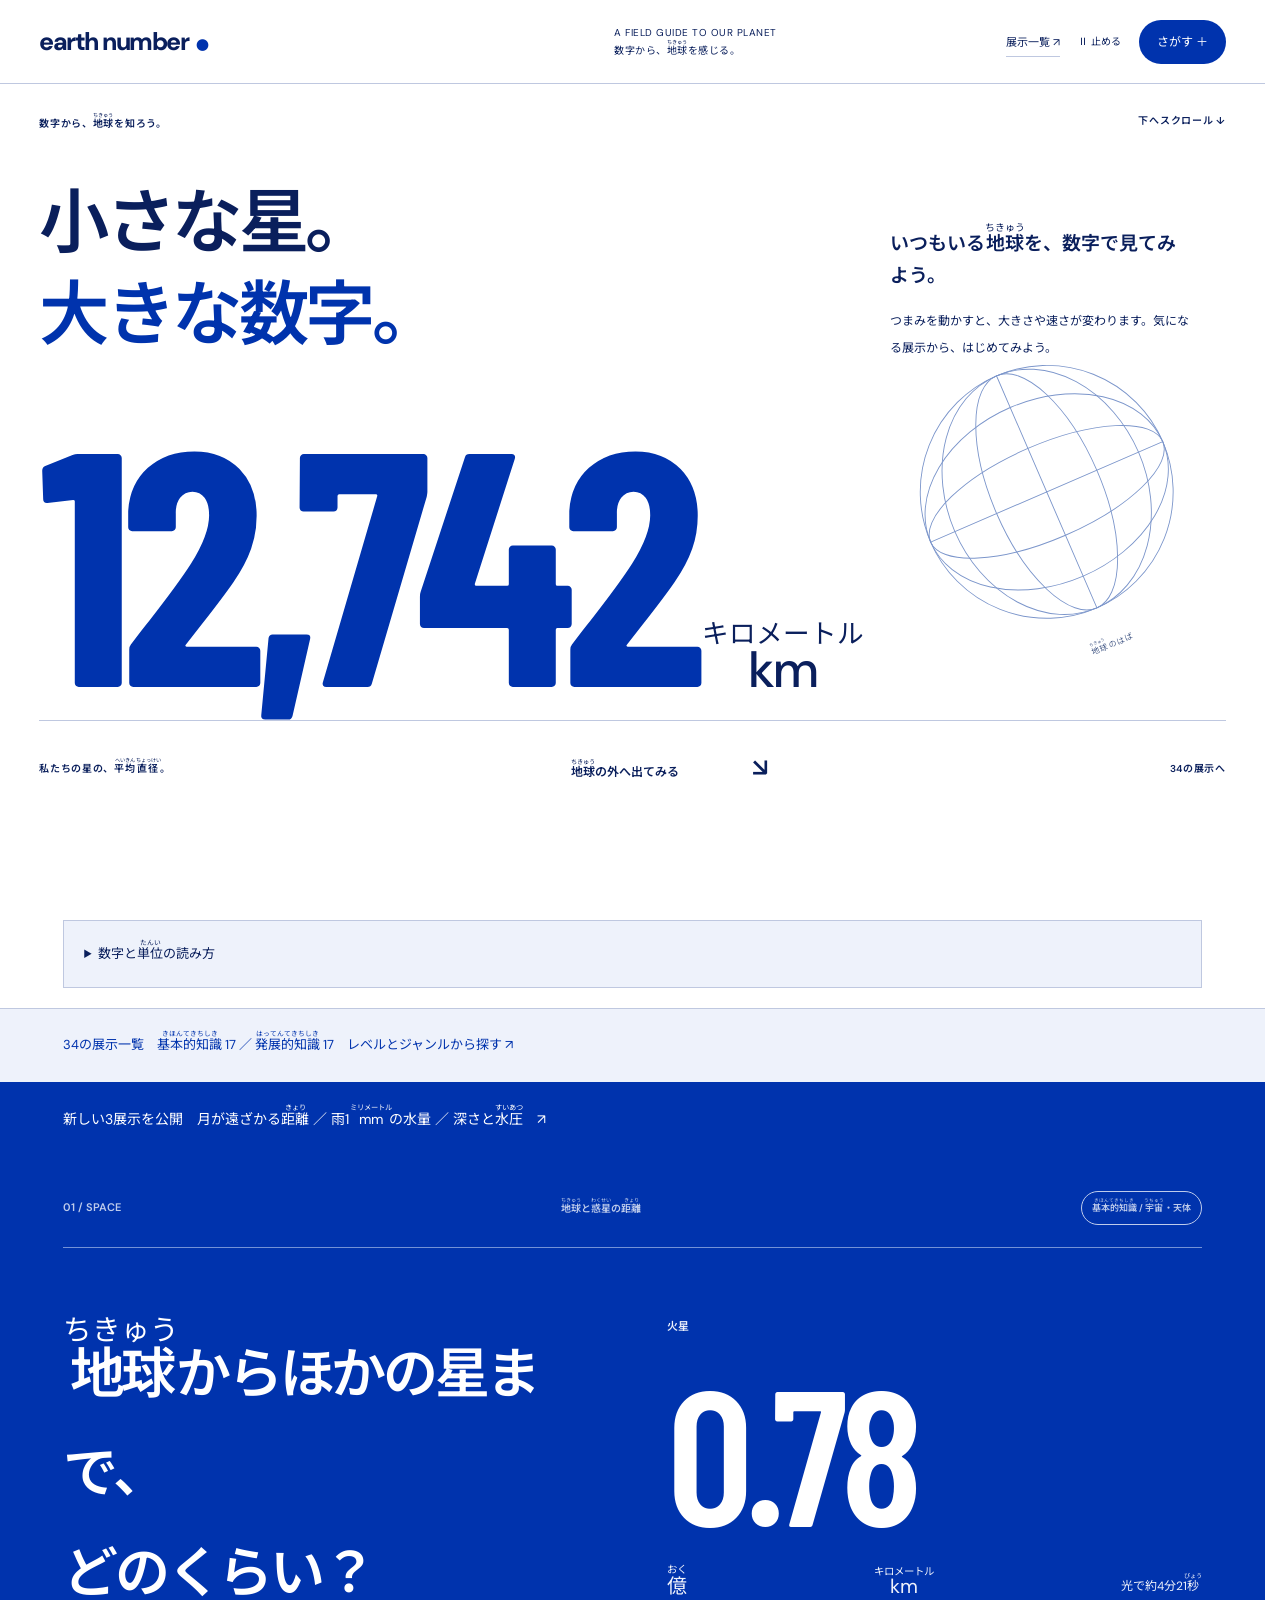
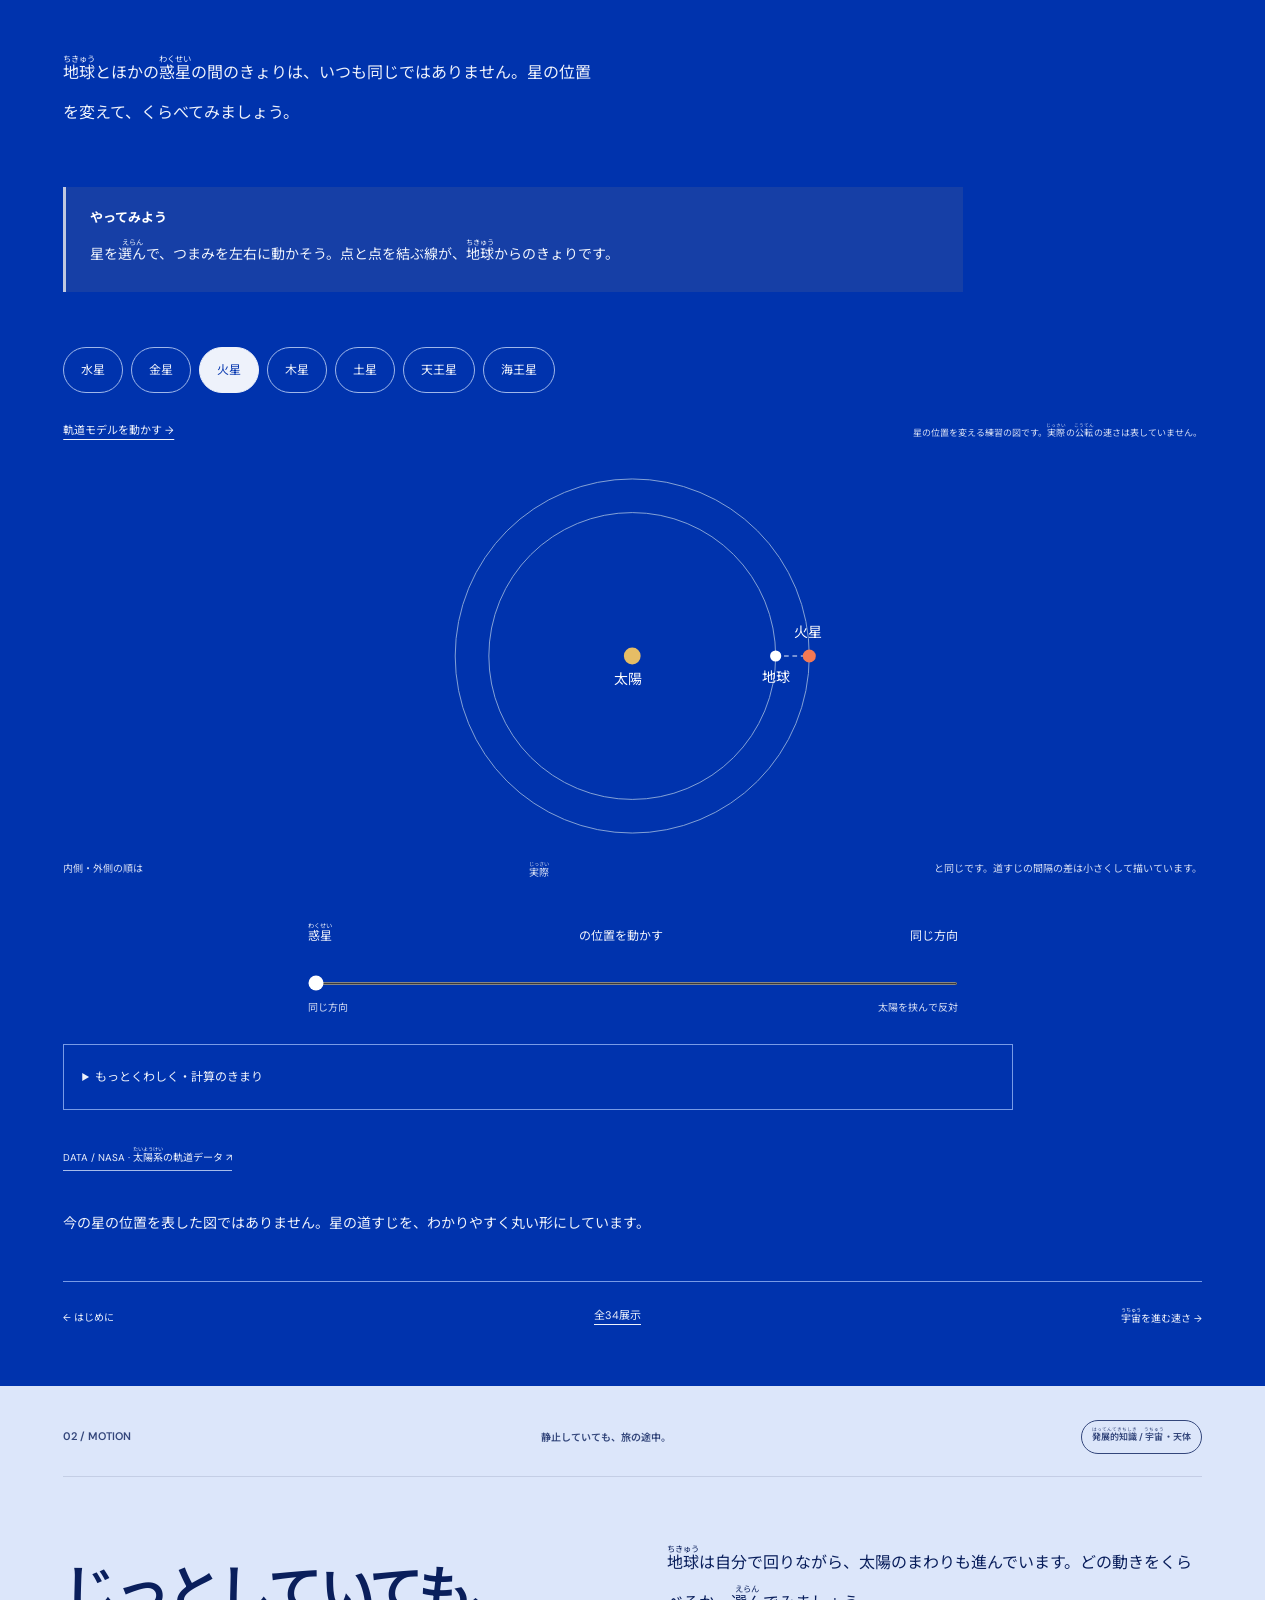
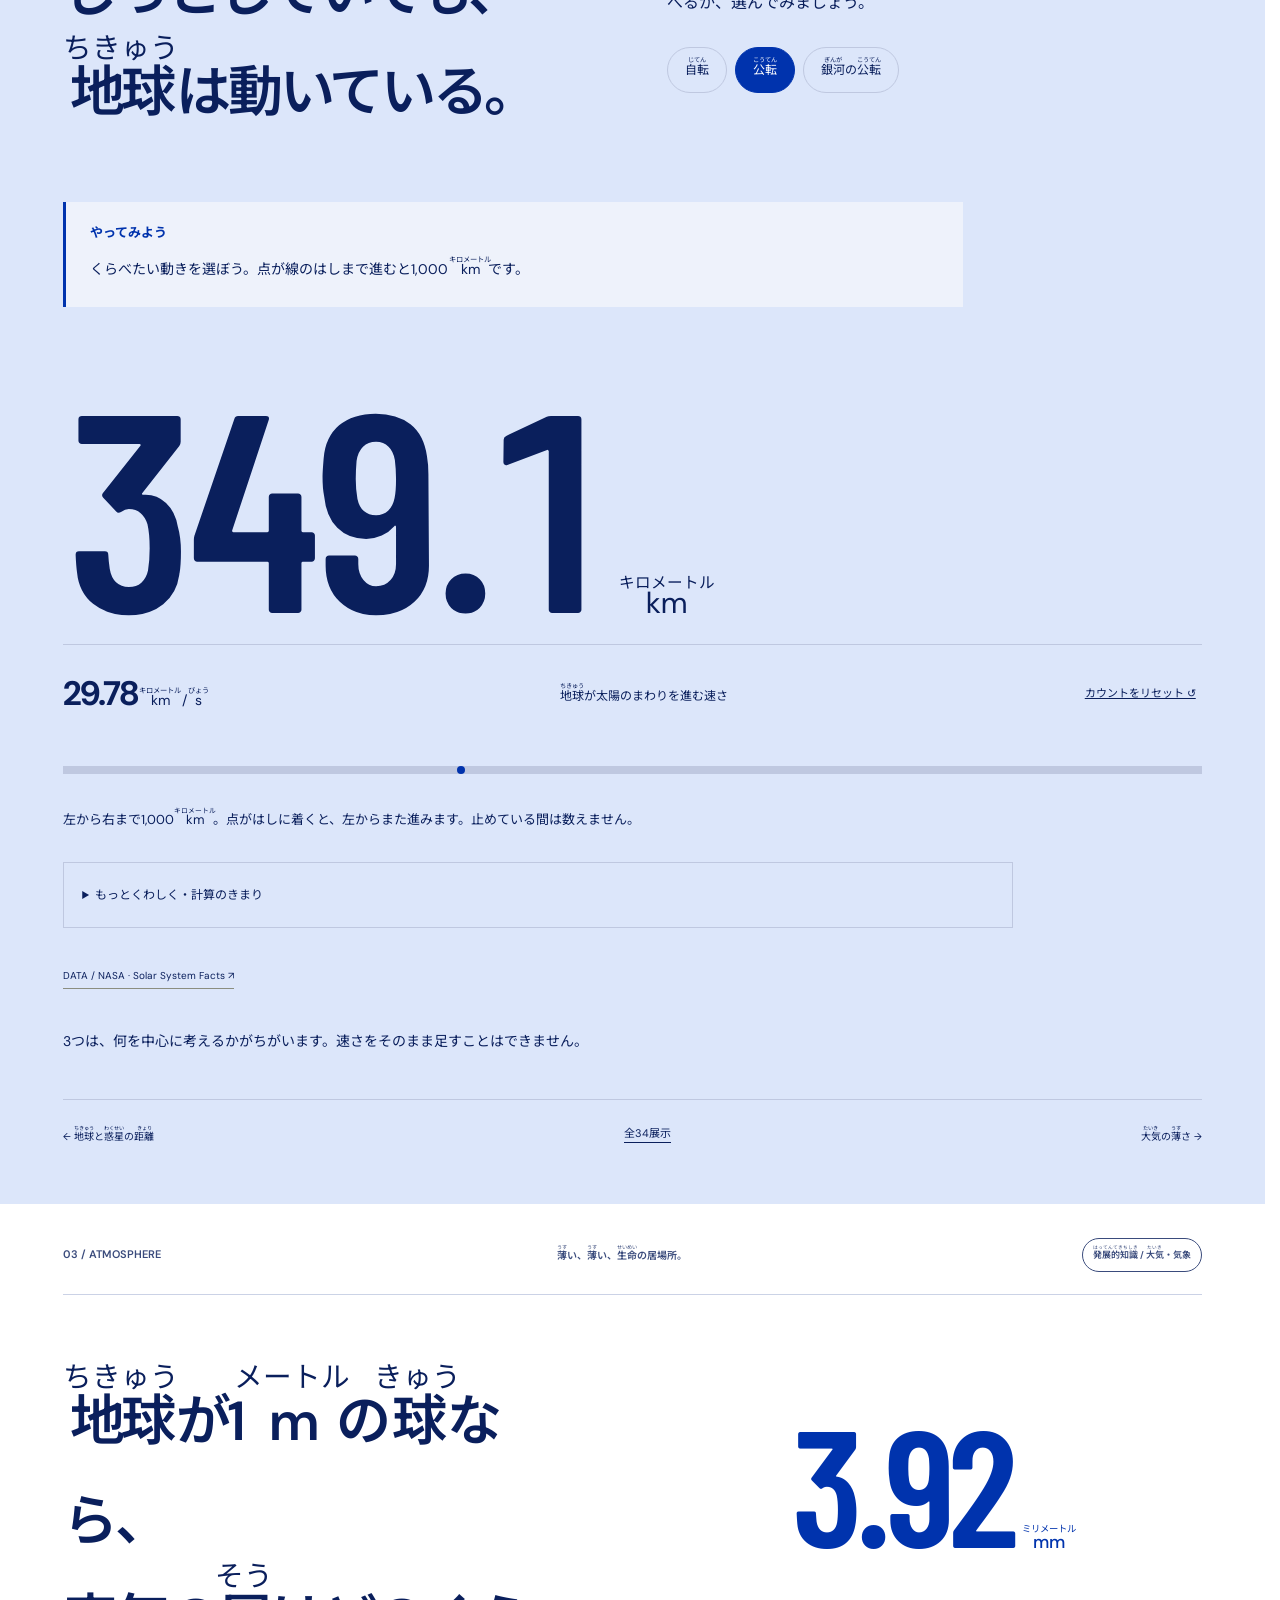
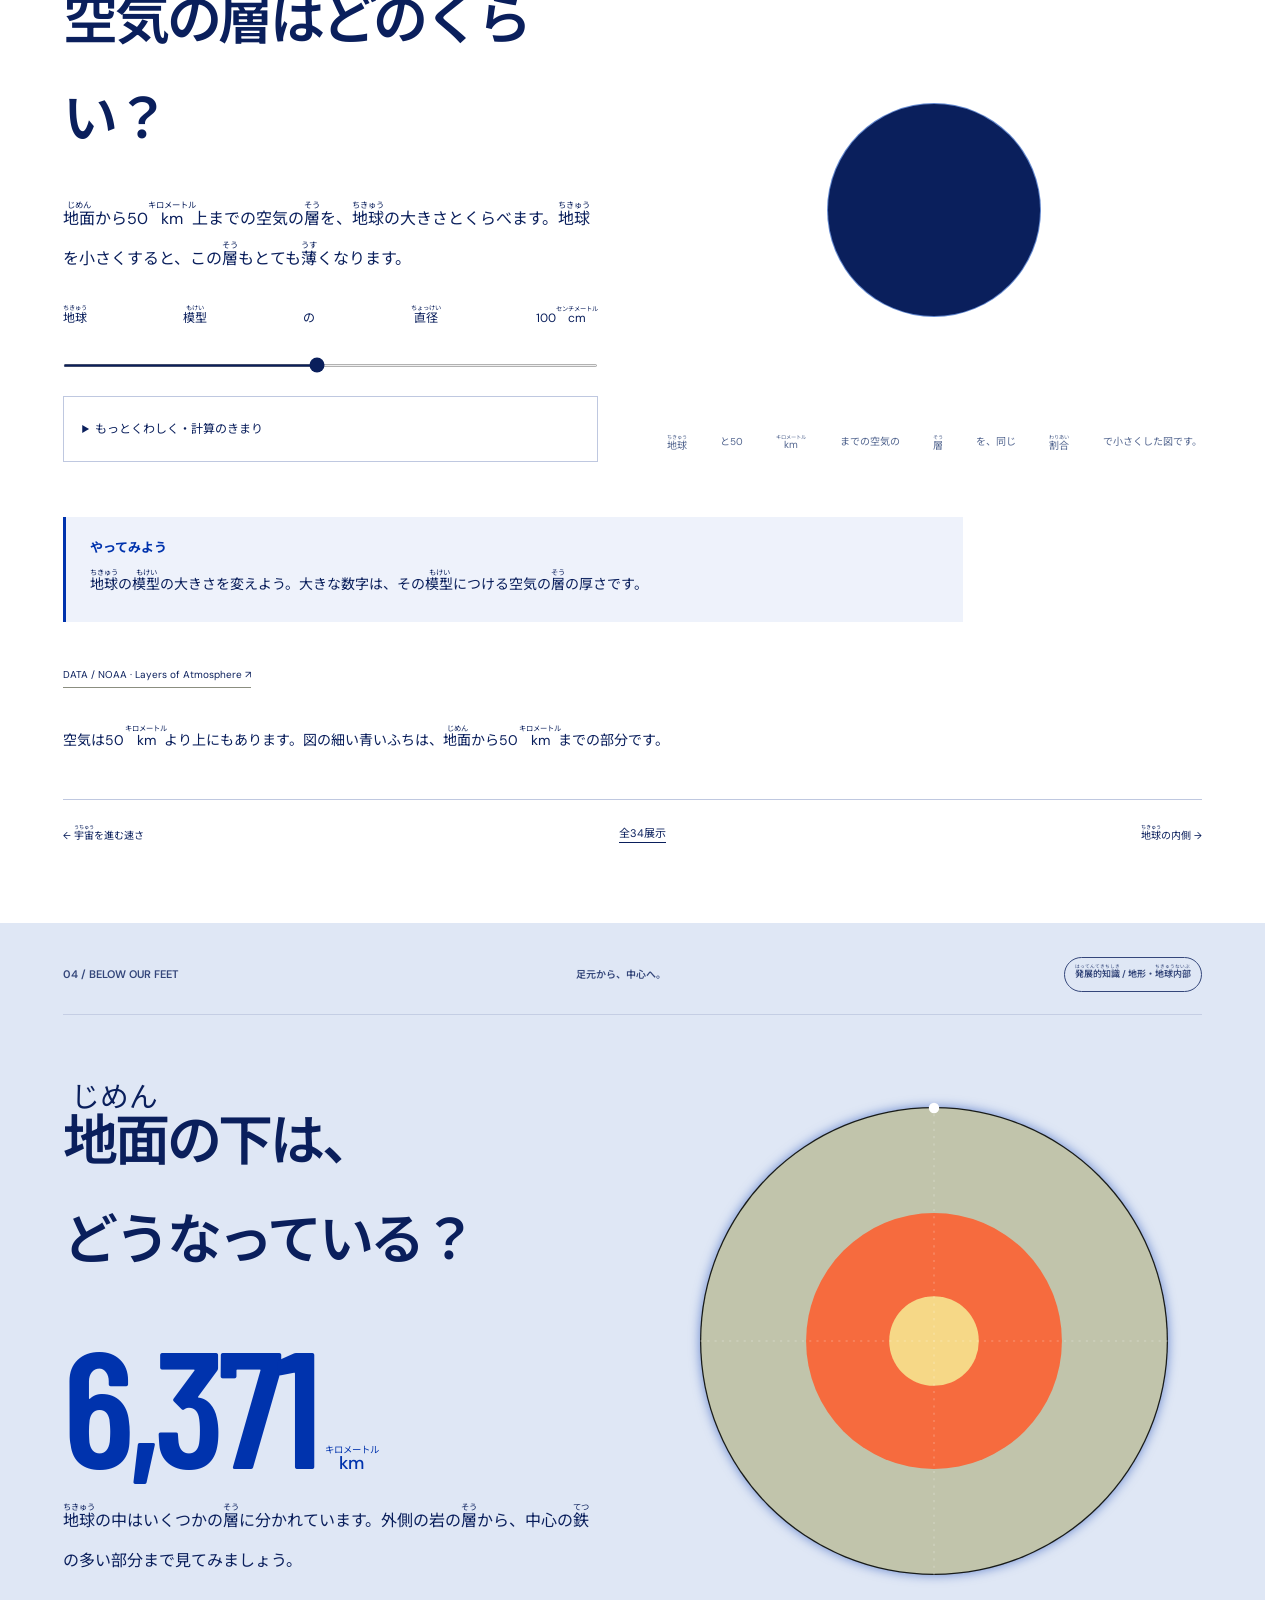
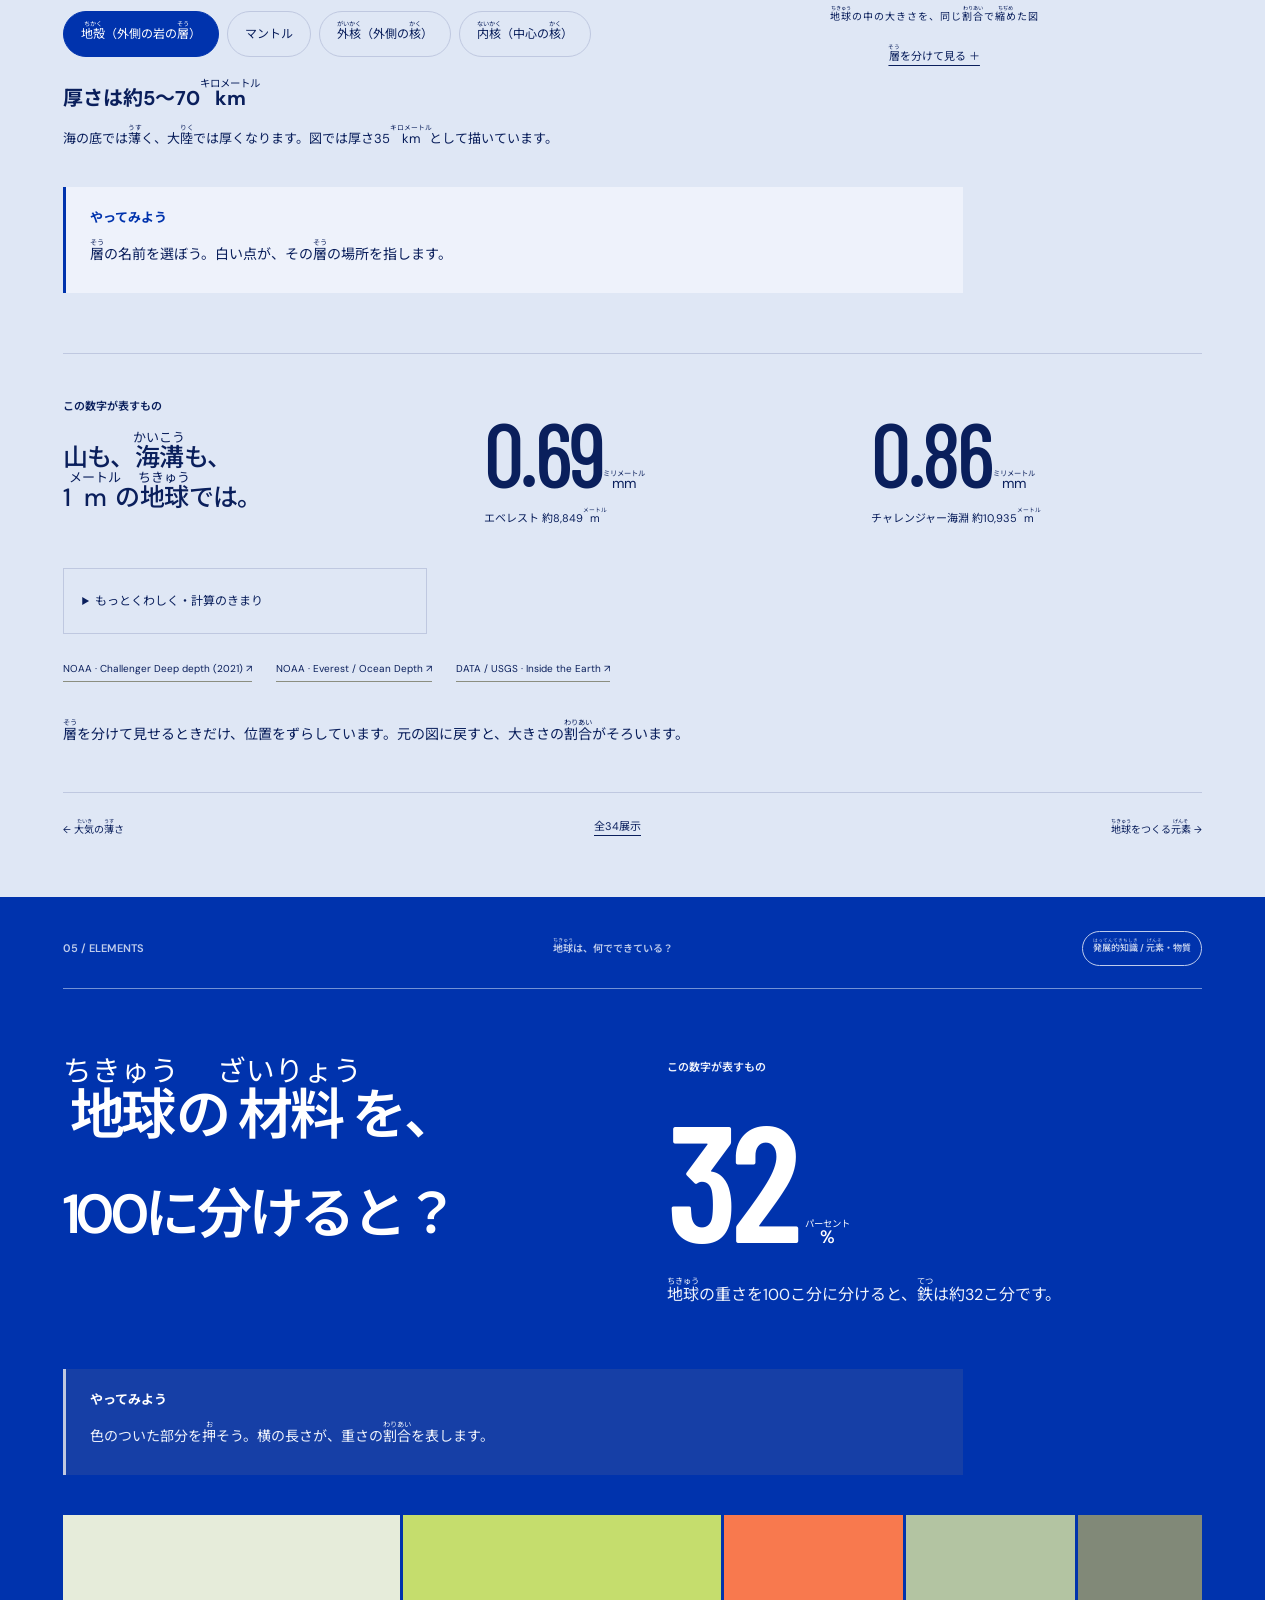
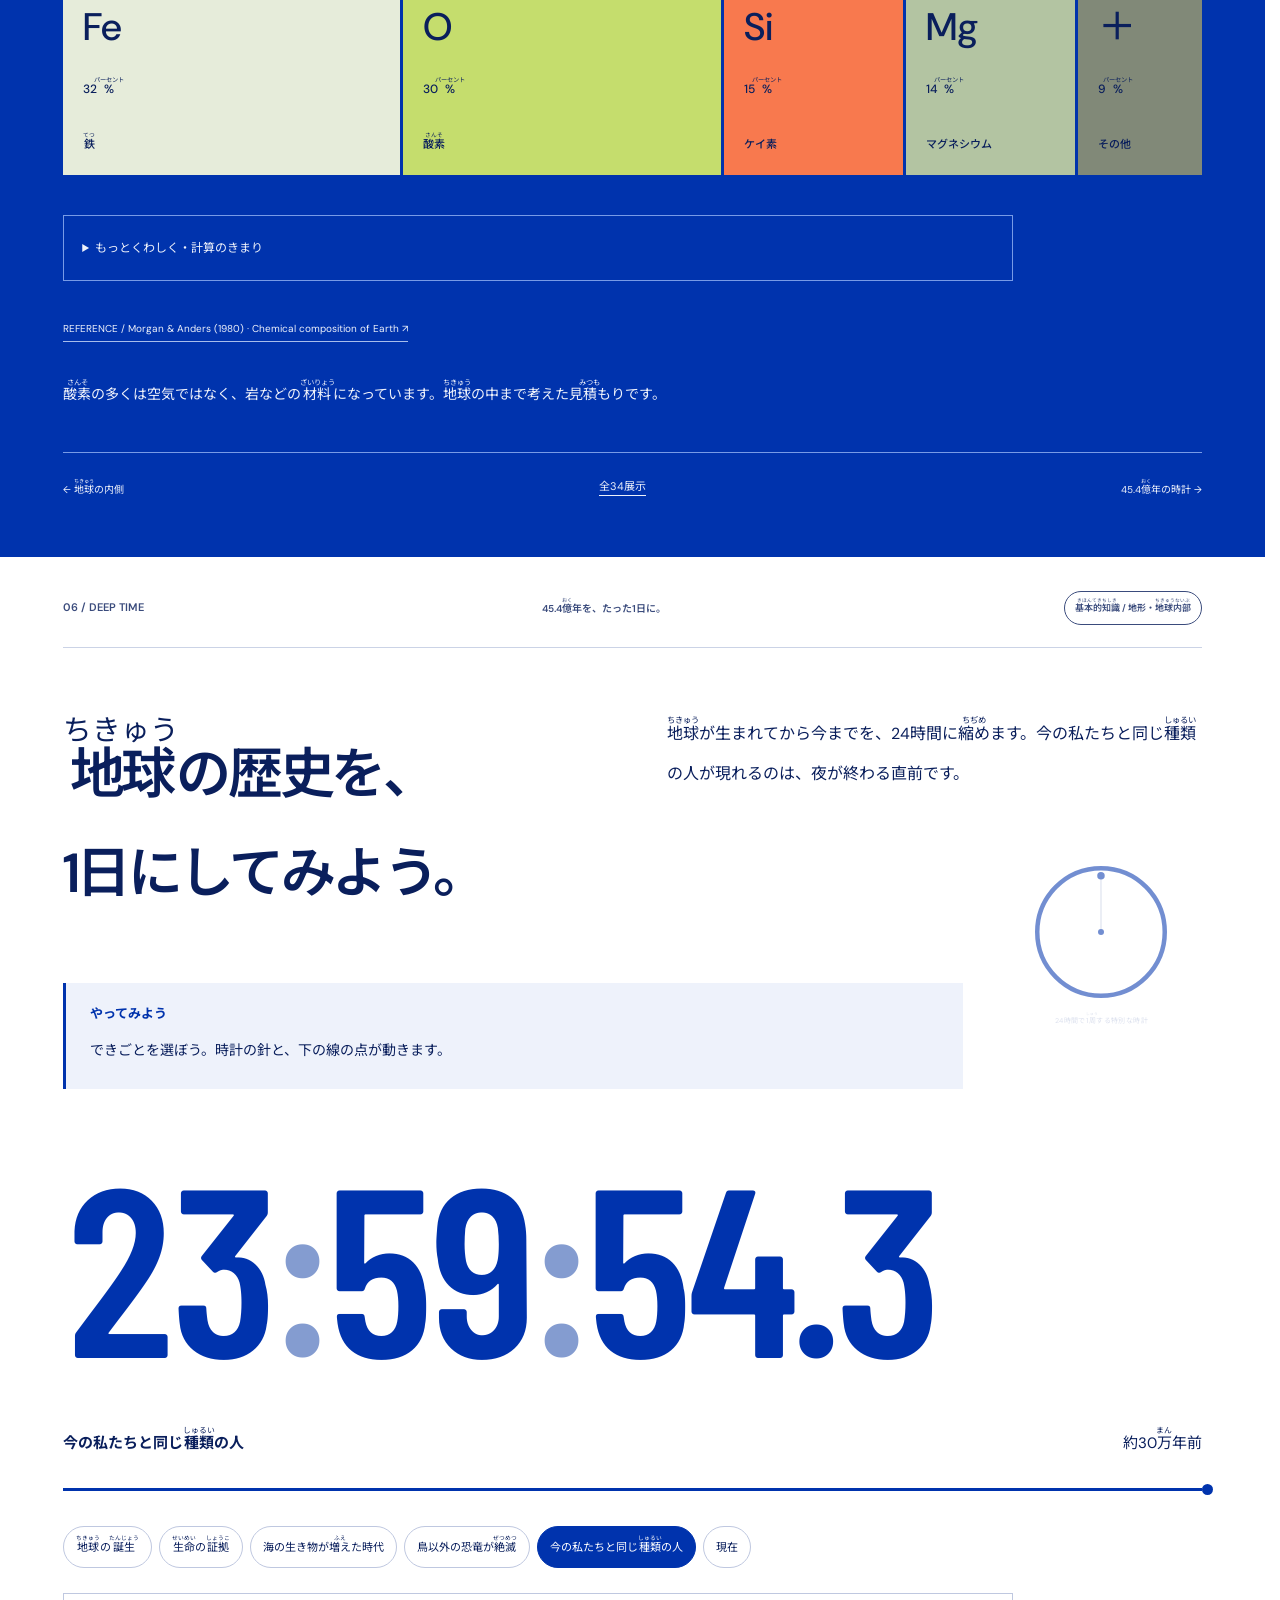
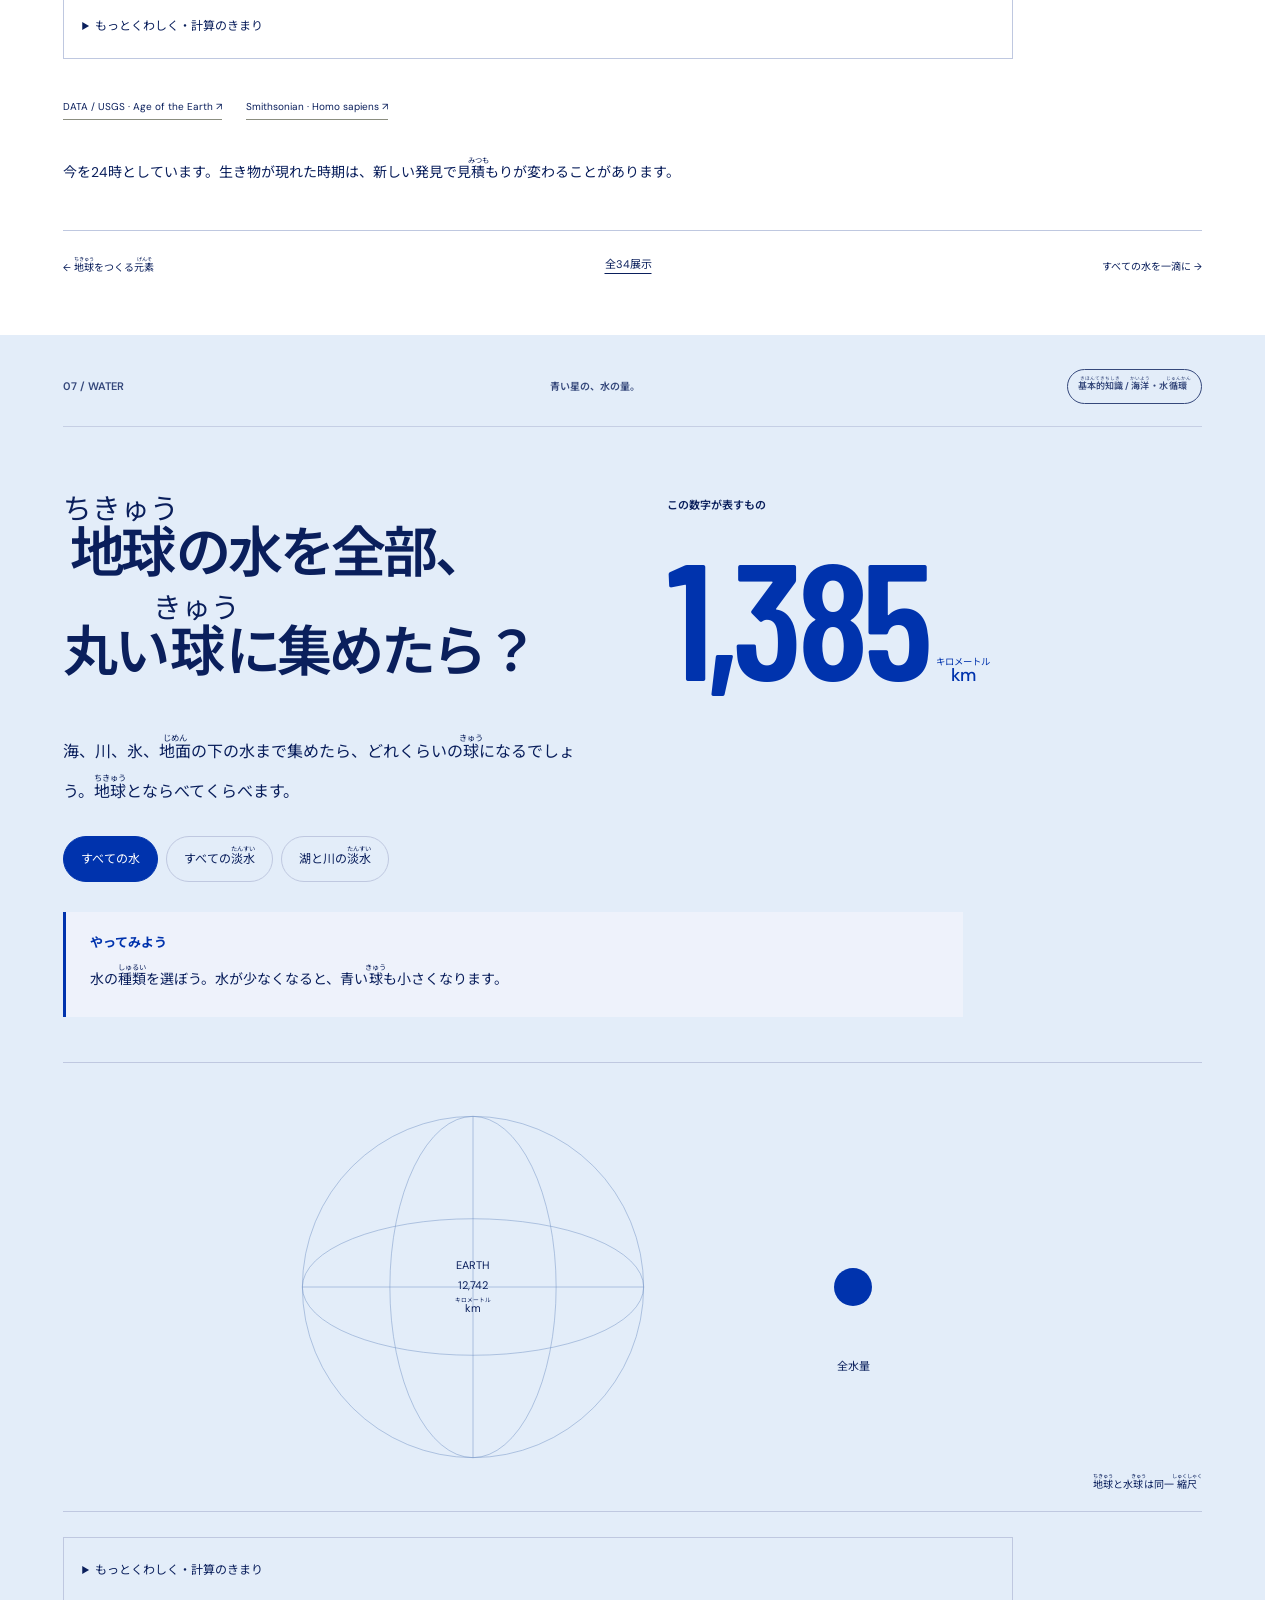
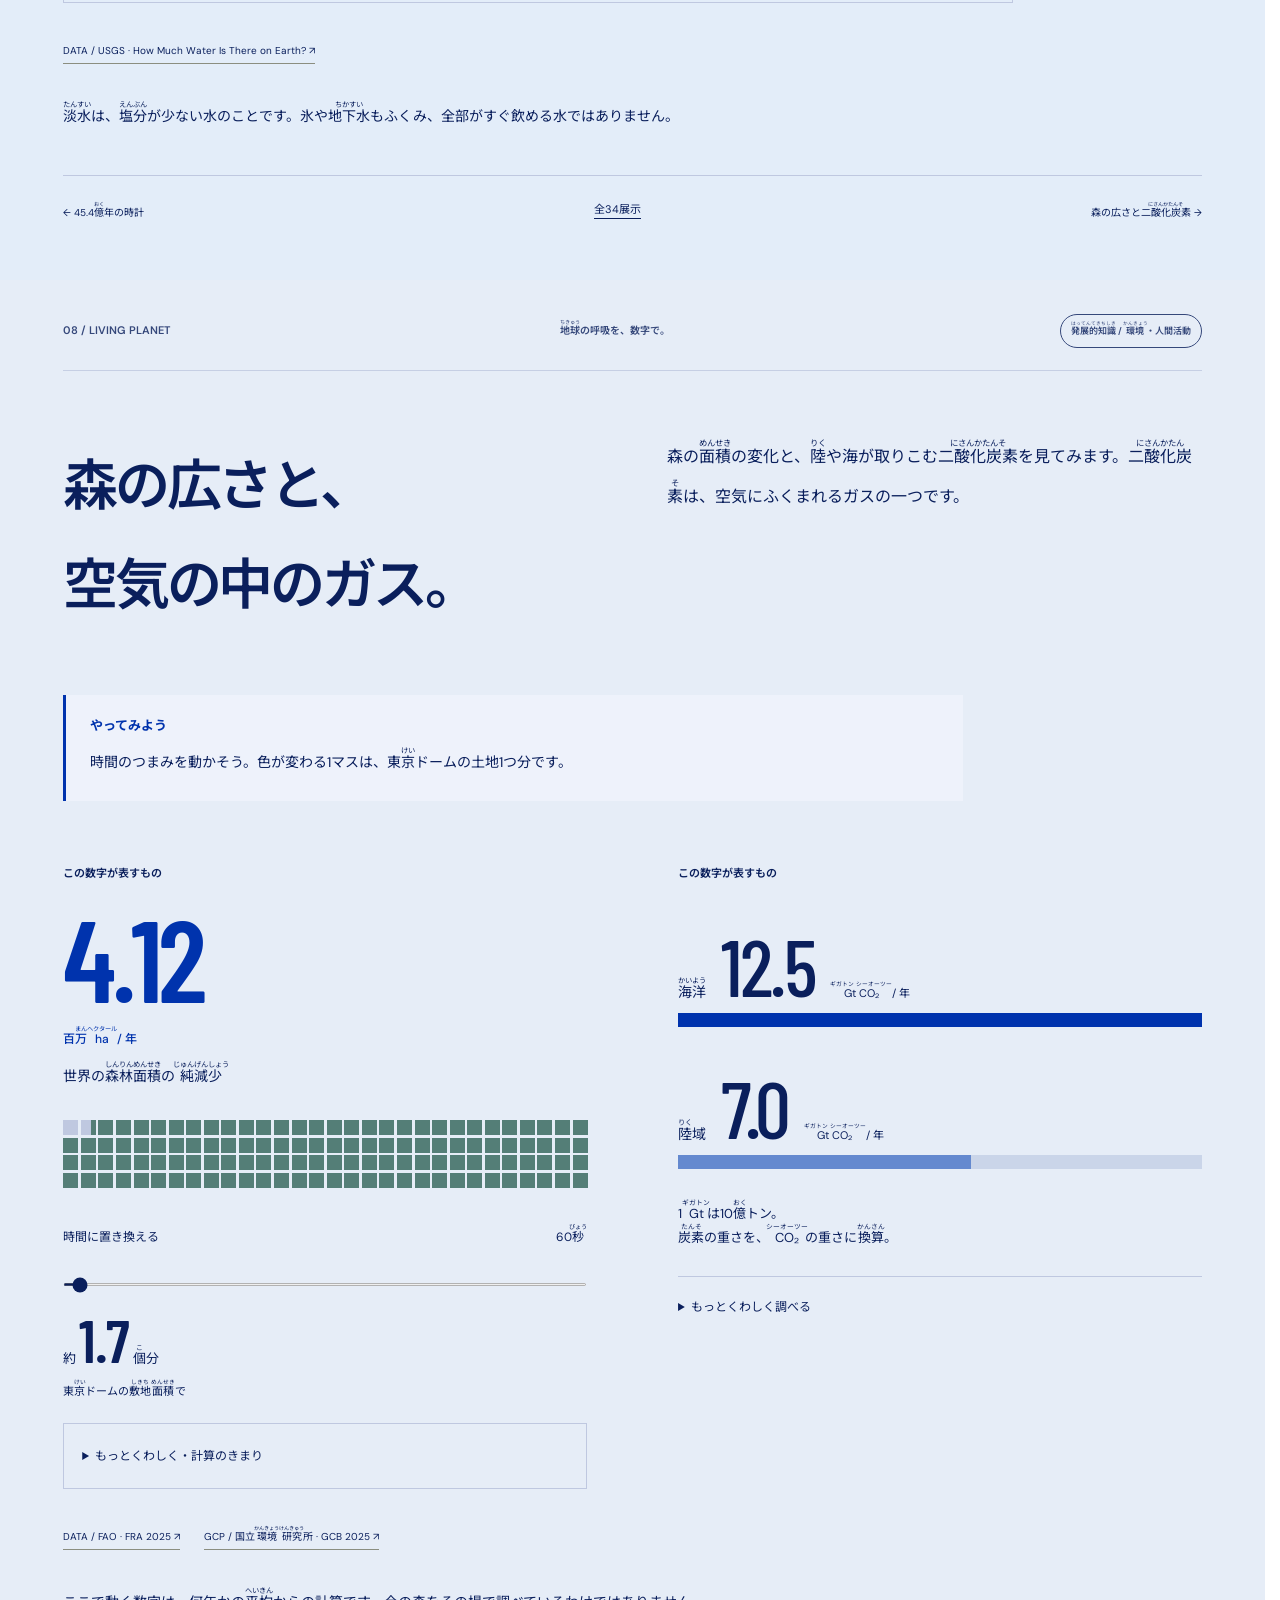
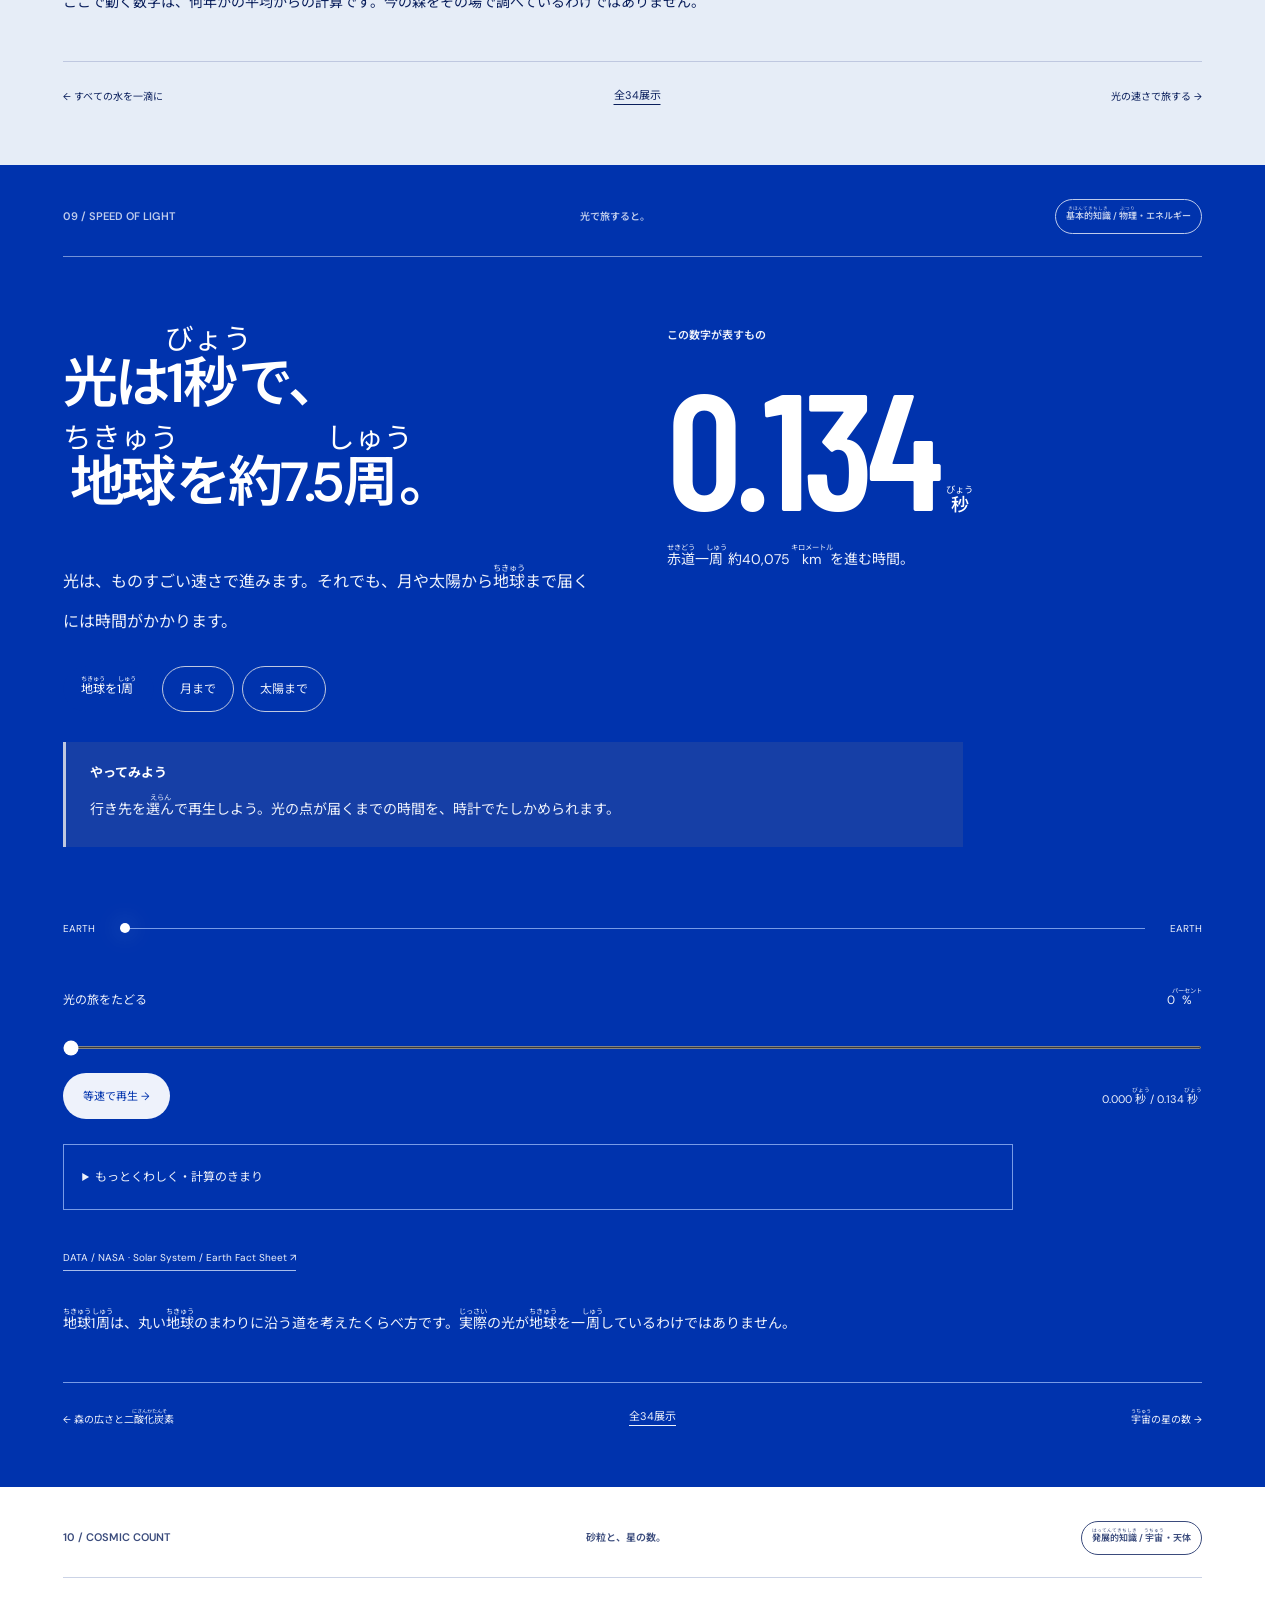
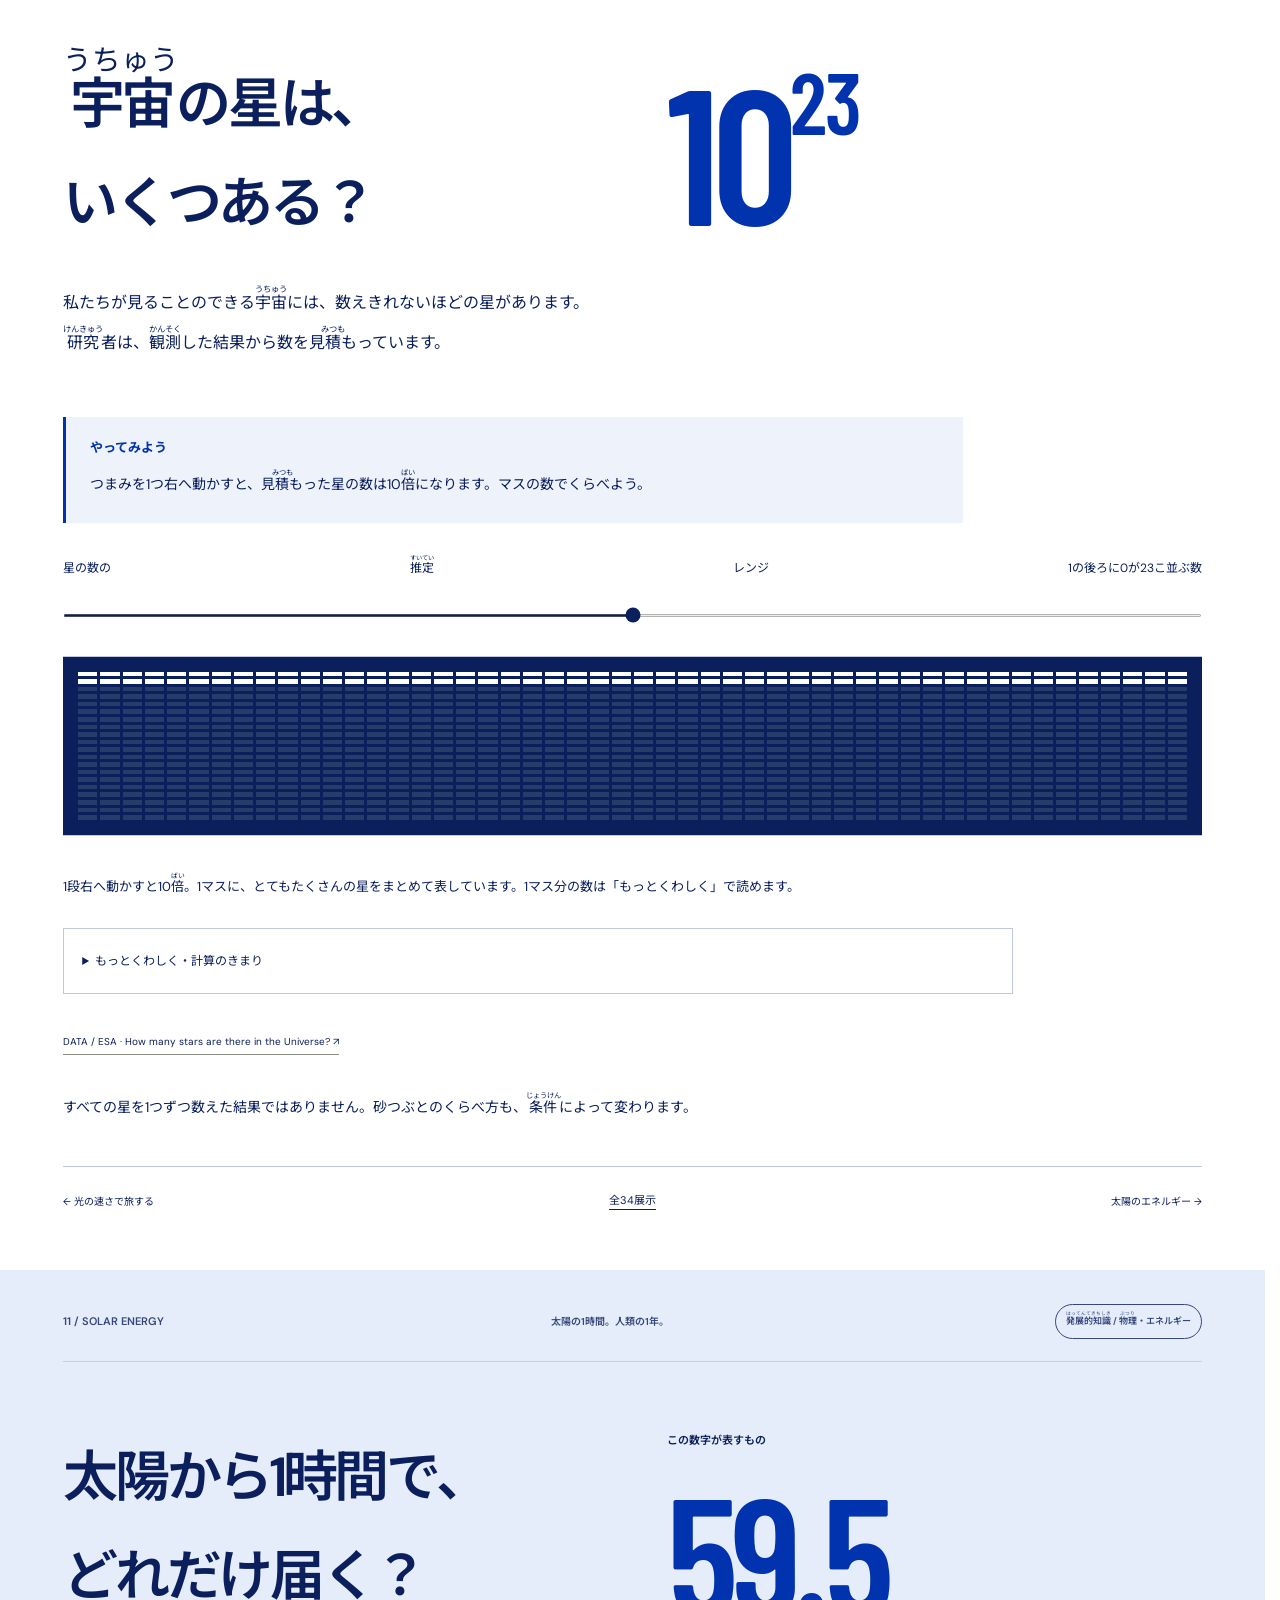
==== commit 6408b9f4: "Restore pre-liquid appearance while preserving independent search and stability fixes" ====
--- a/index.html
+++ b/index.html
@@ -7,7 +7,7 @@
   function gtag(){dataLayer.push(arguments);}
   gtag('js', new Date());
   gtag('config', 'G-BRYWJ6L872');
-</script><link href="catalog.css?v=1" rel="stylesheet"/><link href="reading.css?v=1" rel="stylesheet"/><link href="visual-review.css?v=1" rel="stylesheet"/><link rel="stylesheet" href="experience.css?v=observed1"/></head><body><a class="skip-link" href="#main-content">本文へ移動</a>
+</script><link href="catalog.css?v=1" rel="stylesheet"/><link href="reading.css?v=1" rel="stylesheet"/><link href="visual-review.css?v=1" rel="stylesheet"/><link rel="stylesheet" href="experience.css?v=restore1"/></head><body><a class="skip-link" href="#main-content">本文へ移動</a>
 <header><a class="brand" href="#">earth number<span class="brand-dot">●</span></a><div class="header-note">A FIELD GUIDE TO OUR PLANET<br/>数字から、地球を感じる。</div><div class="header-actions"><a class="header-catalog" href="exhibits.html">展示一覧 ↗</a><button aria-label="アニメーションを停止" aria-pressed="false" id="motionToggle">Ⅱ Motion</button><button aria-controls="menu" aria-expanded="false" id="menuBtn">さがす ＋</button></div></header>
 <nav aria-label="コンテンツ一覧" hidden="" id="menu" role="dialog" aria-modal="true"><div class="menu-top">EXPLORE THE NUMBERS<button aria-label="索引を閉じる" id="closeMenu">閉じる ×</button></div><div class="menu-search"><label for="menuSearch">知りたいことを、ことばでさがす</label><div><input id="menuSearch" type="search" autocomplete="off" placeholder="水、月、雨、鉄…"/><button id="clearMenuSearch" type="button">クリア</button></div><p id="menuSearchCount" role="status" aria-live="polite">34の展示</p><p id="menuEmpty" hidden>見つかりませんでした。短いことばに変えるか、クリアして選んでみよう。</p></div><div id="menuLinks"></div><a href="#sources">データと出典 ↗</a><a class="menu-author" href="author.html">作者と作品 ↗</a><a href="discoveries.html">新しい3展示 ↗</a></nav>
 <main id="main-content" tabindex="-1"><section class="hero" id="home"><div class="hero-top"><span>数字から、地球を知ろう。</span><span>下へスクロール ↓</span></div><div class="hero-title"><h1>小さな星。<br/><span>大きな数字。</span></h1><div class="hero-intro">いつもいる地球を、数字で見てみよう。<p>つまみを動かすと、大きさや速さが変わります。気になる展示から、はじめてみよう。</p></div></div><div class="hero-number"><span class="giant">12,742</span><span class="unit">km</span><div class="hero-globe"><svg aria-label="地球を示す経緯線の模式図" role="img" viewbox="0 0 300 300"><circle cx="150" cy="150" r="139"></circle><ellipse cx="150" cy="150" rx="60" ry="139"></ellipse><ellipse cx="150" cy="150" rx="110" ry="139"></ellipse><ellipse cx="150" cy="150" rx="139" ry="52"></ellipse><ellipse cx="150" cy="150" rx="139" ry="101"></ellipse><path d="M11 150h278M150 11v278"></path></svg><span>地球のはば</span></div></div><div class="hero-bottom"><span>私たちの星の、平均直径。</span><a href="#distance">地球の外へ出てみる <span>↘</span></a><span>34の展示へ</span></div></section><details class="number-reading"><summary>数字と単位の読み方</summary><ul><li>1 kmは1,000 m。道のりの長さを表します。</li><li>1 tは1,000 kg。材料の量を表します。</li><li>%はパーセント。100こに分けたうちの、いくつ分かを表します。</li><li>「約」は、ぴったりではなく、近い数字というしるしです。</li></ul></details><a class="catalog-entry" href="exhibits.html">34の展示一覧　基本的知識 17 ／ 発展的知識 17　レベルとジャンルから探す ↗</a><a class="new-discoveries-link" href="discoveries.html" style="display:block;padding:25px 5%;background:#0033AD;color:white;font-size:14px;line-height:1.8">新しい3展示を公開　月が遠ざかる距離 ／ 雨1 mmの水量 ／ 深さと水圧　↗</a>
@@ -20,4 +20,4 @@
 <section aria-labelledby="water-heading" class="exhibit water" data-genre="water" data-level="basic" id="water"><div class="section-head"><span>07 / WATER</span><span>青い星の、水の量。</span><a class="learning-badge" href="exhibits.html?level=basic&amp;genre=water">基本的知識 / 海洋・水循環</a></div><div class="split"><div><h2 id="water-heading">地球の水を全部、<br/>丸い球に集めたら？</h2><p class="lede" id="waterText">海、川、氷、地面の下の水まで集めたら、どれくらいの球になるでしょう。地球とならべてくらべます。</p><div class="segmented" id="waterTabs"><button class="active" data-water="0">すべての水</button><button data-water="1">すべての淡水</button><button data-water="2">湖と川の淡水</button></div></div><div><span class="eyebrow">この数字が表すもの</span><div class="value"><span id="waterNum">1,385</span><small>km</small></div></div></div><div class="kid-guide"><strong>やってみよう</strong><p>水の種類を選ぼう。水が少なくなると、青い球も小さくなります。</p></div><div class="water-stage"><div class="water-earth"><svg aria-hidden="true" viewbox="0 0 400 400"><circle cx="200" cy="200" r="195"></circle><ellipse cx="200" cy="200" rx="95" ry="195"></ellipse><ellipse cx="200" cy="200" rx="195" ry="78"></ellipse><path d="M5 200h390M200 5v390"></path></svg><span>EARTH<br/>12,742 km</span></div><div class="water-sphere-space"><div id="waterSphere"></div><span id="waterSphereLabel">全水量</span></div><span class="water-scale">地球と水球は同一縮尺</span></div><details class="science-detail"><summary>もっとくわしく・計算のきまり</summary><p class="note">淡水の多くは氷や地下水です。「淡水」すべてがすぐ飲めるわけではありません。湖と川の淡水も、そのまま飲用できる量を示していません。水球の直径はUSGSの概数。</p></details><a class="source" href="https://www.usgs.gov/water-science-school/science/how-much-water-there-earth" rel="noopener" target="_blank">DATA / USGS · How Much Water Is There on Earth? ↗</a><p class="kid-caution">淡水は、塩分が少ない水のことです。氷や地下水もふくみ、全部がすぐ飲める水ではありません。</p></section>
 <section aria-labelledby="cycles-heading" class="exhibit forest" data-genre="environment" data-level="advanced" id="cycles"><div class="section-head"><span>08 / LIVING PLANET</span><span>地球の呼吸を、数字で。</span><a class="learning-badge" href="exhibits.html?level=advanced&amp;genre=environment">発展的知識 / 環境・人間活動</a></div><div class="split"><h2 id="cycles-heading">森の広さと、<br/>空気の中のガス。</h2><p class="lede">森の面積の変化と、陸や海が取りこむ二酸化炭素を見てみます。二酸化炭素は、空気にふくまれるガスの一つです。</p></div><div class="kid-guide"><strong>やってみよう</strong><p>時間のつまみを動かそう。色が変わる1マスは、東京ドームの土地1つ分です。</p></div><div class="cycle-grid"><div><span class="eyebrow">この数字が表すもの</span><div class="value">4.12<small>百万 ha / 年</small></div><p>世界の森林面積の純減少</p><div aria-hidden="true" class="forest-grid" id="forestGrid"></div><label for="forestSeconds">時間に置き換える <output id="forestLabel">60秒</output></label><input id="forestSeconds" max="3600" min="1" type="range" value="60"/><p class="forest-equivalent">約 <b id="forestDomes">1.7</b> 個分 <span>東京ドームの敷地面積で</span></p><details class="science-detail"><summary>もっとくわしく・計算のきまり</summary><p class="note">純減少は森林減少から拡大分を引いた値。2015–2025年の年平均を一定の速さに換算したもので、実況ではありません。東京ドーム敷地面積46,755 m²で計算。</p></details></div><div class="carbon"><span class="eyebrow">この数字が表すもの</span><div class="carbon-row"><span>海洋</span><b>12.5</b><small>Gt CO₂ / 年</small></div><div class="carbon-bar"><i style="width:100%"></i></div><div class="carbon-row"><span>陸域</span><b>7.0</b><small>Gt CO₂ / 年</small></div><div class="carbon-bar"><i style="width:56%"></i></div><p>1 Gtは10億トン。<br/>炭素の重さを、CO₂の重さに換算。</p><details><summary>もっとくわしく調べる</summary><p>Global Carbon Budget 2025の2024年推計。海洋3.4 ± 0.4 GtC、陸域1.9 ± 1.1 GtCに44/12を乗じ、約12.5 ± 1.5、7.0 ± 4.0 Gt CO₂へ換算。陸域吸収は森林以外も含みます。土地利用変化による排出は別項目で、収支には不均衡と大きな不確かさがあります。</p></details></div></div><a class="source" href="https://www.fao.org/newsroom/detail/global-deforestation-slows--but-forests-remain-under-pressure--fao-report-shows/en" rel="noopener" target="_blank">DATA / FAO · FRA 2025 ↗</a> <a class="source" href="https://www.cger.nies.go.jp/gcp/news/20251113.html" rel="noopener" target="_blank">GCP / 国立環境研究所 · GCB 2025 ↗</a><p class="kid-caution">ここで動く数字は、何年かの平均からの計算です。今の森をその場で調べているわけではありません。</p></section>
 <section aria-labelledby="light-heading" class="exhibit dark" data-genre="physics" data-level="basic" id="light"><div class="section-head"><span>09 / SPEED OF LIGHT</span><span>光で旅すると。</span><a class="learning-badge" href="exhibits.html?level=basic&amp;genre=physics">基本的知識 / 物理・エネルギー</a></div><div class="split"><div><h2 id="light-heading">光は1秒で、<br/>地球を約7.5周。</h2><p class="lede">光は、ものすごい速さで進みます。それでも、月や太陽から地球まで届くには時間がかかります。</p><div class="segmented" id="lightTabs"><button class="active" data-light="40075">地球を1周</button><button data-light="384400">月まで</button><button data-light="149597870.7">太陽まで</button></div></div><div><span class="eyebrow">この数字が表すもの</span><div class="value"><span id="lightNum">0.134</span><small>秒</small></div><p id="lightExplain">赤道一周 約40,075 kmを進む時間。</p></div></div><div class="kid-guide"><strong>やってみよう</strong><p>行き先を選んで再生しよう。光の点が届くまでの時間を、時計でたしかめられます。</p></div><div class="light-lane"><span>EARTH</span><div><i id="photon"></i></div><span id="lightDestination">EARTH</span></div><label class="slider-label" for="lightSlider">光の旅をたどる <output id="lightPercent">0%</output></label><input id="lightSlider" max="1000" min="0" type="range" value="0"/><div class="light-actions"><button id="lightPlay">等速で再生 →</button><span id="lightElapsed">0.000 秒 / 0.134 秒</span></div><details class="science-detail"><summary>もっとくわしく・計算のきまり</summary><p class="note">真空中の光速299,792.458 km/sで計算。地球一周は赤道の長さを比較したあると考えた経路です。月は平均距離、太陽は1 AU。再生は実際の光の所要時間と同じ速さ。タイムラインの位置は旅全体に対する割合です。</p></details><a class="source" href="https://nssdc.gsfc.nasa.gov/planetary/factsheet/earthfact.html" rel="noopener" target="_blank">DATA / NASA · Solar System / Earth Fact Sheet ↗</a><p class="kid-caution">地球1周は、丸い地球のまわりに沿う道を考えたくらべ方です。実際の光が地球を一周しているわけではありません。</p></section><section aria-labelledby="stars-heading" class="exhibit" data-genre="space" data-level="advanced" id="stars"><div class="section-head"><span>10 / COSMIC COUNT</span><span>砂粒と、星の数。</span><a class="learning-badge" href="exhibits.html?level=advanced&amp;genre=space">発展的知識 / 宇宙・天体</a></div><div class="split"><div><h2 id="stars-heading">宇宙の星は、<br/>いくつある？</h2><p class="lede">私たちが見ることのできる宇宙には、数えきれないほどの星があります。研究者は、観測した結果から数を見積もっています。</p></div><div class="power-number">10<sup id="starPower">23</sup></div></div><div class="kid-guide"><strong>やってみよう</strong><p>つまみを1つ右へ動かすと、見積もった星の数は10倍になります。マスの数でくらべよう。</p></div><label class="slider-label" for="starExponent">星の数の推定レンジ <output id="starLabel">10²³ 個</output></label><input id="starExponent" max="24" min="22" type="range" value="23"/><div aria-hidden="true" class="star-field" id="starField"></div><details class="science-detail"><summary>もっとくわしく・計算のきまり</summary><p class="note">星の数は銀河数や銀河あたりの星の数に基づく桁の推定です。「地球のすべての砂粒より多い」という比較は、砂浜・砂漠・深さ・粒径の定義で変わるため断定していません。点は数の雰囲気を表す模式表現で、1点が星1個ではありません。</p></details><a class="source" href="https://www.esa.int/Science_Exploration/Space_Science/How_many_stars_are_there_in_the_Universe" rel="noopener" target="_blank">DATA / ESA · How many stars are there in the Universe? ↗</a><p class="kid-caution">すべての星を1つずつ数えた結果ではありません。砂つぶとのくらべ方も、条件によって変わります。</p></section><section aria-labelledby="solar-heading" class="exhibit sunshine" data-genre="physics" data-level="advanced" id="solar"><div class="section-head"><span>11 / SOLAR ENERGY</span><span>太陽の1時間。人類の1年。</span><a class="learning-badge" href="exhibits.html?level=advanced&amp;genre=physics">発展的知識 / 物理・エネルギー</a></div><div class="split"><div><h2 id="solar-heading">太陽から1時間で、<br/>どれだけ届く？</h2><p class="lede">地球には太陽から光のエネルギーが届きます。その量を、人間が1年に使ったエネルギーとくらべます。</p></div><div><span class="eyebrow">この数字が表すもの</span><div class="value">59.5<small>分</small></div></div></div><div class="kid-guide"><strong>やってみよう</strong><p>時間を増やそう。棒が真ん中の線に届くと、人間の約1年分です。</p></div><div aria-hidden="true" class="sun-orbit"><div></div><i></i></div><div class="solar-meter"><div id="solarFill"></div><span id="solarPercent">17%</span></div><label class="slider-label" for="solarMinutes">太陽光が届く時間 <output id="solarLabel">10分</output></label><input id="solarMinutes" max="120" min="1" type="range" value="10"/><div class="solar-legend"><span>0</span><span>人類の1年分 ≈ 620 EJ</span><span>2年分</span></div><details class="science-detail"><summary>もっとくわしく・計算のきまり</summary><p class="note">太陽放射1,361 W/m² × 地球の断面積πR²（R=6,371 km）≒ 1.735×10¹⁷ W。620 EJを割ると約59.5分。比較する消費量はEnergy Institute 2024版の2023年統計です。大気上端に入射する総量であり、地表で発電・回収できる量ではありません。</p></details><a class="source" href="https://www.energyinst.org/statistical-review/resources-and-data-downloads" rel="noopener" target="_blank">Energy Institute · Statistical Review 2024 archive ↗</a><a class="source" href="https://earth.gsfc.nasa.gov/climate/projects/solar-irradiance/science" rel="noopener" target="_blank">DATA / NASA · Solar Irradiance ↗</a><p class="kid-caution">くらべているのは空気の層の外側に届く光です。その全部を電気に変えて使える、という意味ではありません。</p></section><section aria-labelledby="lightning-heading" class="exhibit dark" data-genre="air" data-level="basic" id="lightning"><div class="section-head"><span>12 / ELECTRIC PLANET</span><span>地球は、絶えず光っている。</span><a class="learning-badge" href="exhibits.html?level=basic&amp;genre=air">基本的知識 / 大気・気象</a></div><div class="split"><div><h2 id="lightning-heading">世界では1秒に、<br/>約44回の雷。</h2><p class="lede">雲の中で光る雷も、地面につながる雷もあります。世界で起きる回数の平均を、時間に合わせて数えます。</p><span class="eyebrow">この数字が表すもの</span></div><div><div class="value"><span id="flashCount">0</span><small>回</small></div><p>この展示が画面に入ってからの、平均値による換算。</p><button class="text-button" id="resetFlash">カウントをリセット ↺</button></div></div><div class="kid-guide"><strong>やってみよう</strong><p>再生中の1秒を、44この点で表しています。数字は、数え始めてからの合計です。</p></div><div aria-hidden="true" class="flash-dots" id="flashDots"></div><details class="science-detail"><summary>もっとくわしく・計算のきまり</summary><p class="note">衛星観測研究による世界平均44 ± 5 flashes/s（Christian et al., 2003）。約380万回/日に相当します。「発光」は落雷だけではありません。光点は発生地点を示さない模式表現。強い点滅を避け、ゆっくりした濃淡で表示しています。</p></details><a class="source" href="https://ntrs.nasa.gov/citations/20020051098" rel="noopener" target="_blank">DATA / NASA NTRS · Global Frequency and Distribution of Lightning ↗</a><p class="kid-caution">今の雷を観測しているわけではありません。点の場所も、実際に雷が光った場所ではありません。</p></section><section aria-labelledby="quake-heading" class="exhibit" data-genre="geology" data-level="advanced" id="quake"><div class="section-head"><span>13 / ENERGY SCALE</span><span>マグニチュードの、一段。</span><a class="learning-badge" href="exhibits.html?level=advanced&amp;genre=geology">発展的知識 / 地形・地球内部</a></div><div class="split"><div><h2 id="quake-heading">地震の数字が2ちがうと、<br/>エネルギーは約1,000倍。</h2><p class="lede">地震そのものの大きさを表す数字を、マグニチュードといいます。数字が少し変わるだけで、出るエネルギーは大きく変わります。</p><label class="slider-label" for="magnitude">比較するマグニチュード <output id="magLabel">M8.0</output></label><input id="magnitude" max="9" min="6" step="0.1" type="range" value="8"/></div><div><span class="eyebrow">この数字が表すもの</span><div class="value"><span id="quakeNum">1,000</span><small>倍</small></div></div></div><div class="kid-guide"><strong>やってみよう</strong><p>M6を1とすると、どうなるでしょう。つまみを動かし、円の面積をくらべよう。</p></div><div class="quake-area"><div aria-hidden="true" class="quake-ripple"></div><div class="quake-small">M6</div><div id="quakeCircle"><span>M8</span></div></div><details class="science-detail"><summary>もっとくわしく・計算のきまり</summary><p class="note">エネルギー比 = 10^(1.5 × マグニチュード差)。円の面積がエネルギー比に比例する表現です。揺れの強さ（震度）、被害、震源域の面積を示すものではありません。</p></details><a class="source" href="https://earthquake.usgs.gov/education/how_much_bigger.php" rel="noopener" target="_blank">DATA / USGS · Earthquake Magnitude / Energy ↗</a><p class="kid-caution">円の面積はエネルギーのくらべ方です。ゆれる強さや、被害の大きさをそのまま表す図ではありません。</p></section><section aria-labelledby="airmass-heading" class="exhibit air" data-genre="air" data-level="basic" id="airmass"><div class="section-head"><span>14 / INVISIBLE MASS</span><span>見えない空気の重さ。</span><a class="learning-badge" href="exhibits.html?level=basic&amp;genre=air">基本的知識 / 大気・気象</a></div><div class="split"><div><h2 id="airmass-heading">見えない空気にも、<br/>重さがある。</h2><p class="lede">空気は目に見えませんが、重さがあります。地球を包む空気を全部合わせると、とても大きな数字になります。</p><div class="segmented" id="massTabs"><button class="active" data-mass="t">トン</button><button data-mass="kg">キログラム</button></div></div><div><span class="eyebrow">この数字が表すもの</span><div class="power-number">5.1<span class="times">×</span>10<sup id="massPower">15</sup></div><p id="massUnit">t（トン） ≈ 5,100兆トン</p></div></div><div class="kid-guide"><strong>やってみよう</strong><p>単位を切り替えよう。同じ空気の量でも、kgとトンでは数字が変わります。</p></div><details class="science-detail"><summary>もっとくわしく・計算のきまり</summary><p class="note">NASA Earth Fact Sheetの大気質量5.1×10¹⁸ kgを使用。1 t = 1,000 kgで換算。文献によって約5.15×10¹⁸ kgとも示され、これは5,150兆トンに相当します。</p></details><a class="source" href="https://nssdc.gsfc.nasa.gov/planetary/factsheet/earthfact.html" rel="noopener" target="_blank">DATA / NASA · Earth Fact Sheet ↗</a><p class="kid-caution">この展示の「重さ」は、材料の量を表す質量という意味で使っています。</p></section><section aria-labelledby="dna-heading" class="exhibit dna" data-genre="life" data-level="advanced" id="dna"><div class="section-head"><span>15 / INNER UNIVERSE</span><span>細胞の中にある、長い旅。</span><a class="learning-badge" href="exhibits.html?level=advanced&amp;genre=life">発展的知識 / 生命・生態系</a></div><div class="split"><div><h2 id="dna-heading">体の中のDNAを、<br/>長いひもにしたら？</h2><p class="lede">DNAは、生き物の体をつくる情報をもつ物質です。1つの細胞に入るDNAをのばして、たくさんつないだ長さを考えます。</p><label class="slider-label" for="dnaCells">DNAを2 m含む細胞の数（こう考えて計算）<output id="dnaLabel">5兆個</output></label><input id="dnaCells" max="10" min="1" step="0.1" type="range" value="5"/></div><div><span class="eyebrow">この数字が表すもの</span><div class="value"><span id="dnaNum">33.4</span><small>往復</small></div><p id="dnaLength">総延長 約100億 km</p></div></div><div class="kid-guide"><strong>やってみよう</strong><p>DNAをもつ細胞の数を変えよう。図の線は、地球から太陽まで何往復できるかを表します。</p></div><svg aria-label="体の中のDNAを、長いひもにしたら？。図の見方は、この展示の説明を読んでください。" class="dna-helix" id="dnaHelix" role="img" viewbox="0 0 1000 180"></svg><details class="science-detail"><summary>もっとくわしく・計算のきまり</summary><p class="note">核DNA約2 m/二倍体細胞という代表値を使用。総長 = 仮定した細胞数 × 2 m、地球–太陽1往復 = 2 AU。成熟した赤血球には核がなく、全身の全細胞に2 mを掛けることはできません。細胞数・DNA量は体格や細胞種で変わるため、全身の実測値ではなく仮定の計算です。</p></details><a class="source" href="https://www.genome.gov/genetics-glossary/Nucleosome" rel="noopener" target="_blank">DATA / NHGRI · Nucleosome ↗</a><p class="kid-caution">すべての細胞に同じ長さのDNAがあるわけではありません。選んだ条件で計算する展示です。</p></section><section aria-labelledby="mammals-heading" class="exhibit forest" data-genre="life" data-level="advanced" id="mammals"><div class="section-head"><span>16 / MAMMAL BIOMASS</span><span>哺乳類の重さを、100に分ける。</span><a class="learning-badge" href="exhibits.html?level=advanced&amp;genre=life">発展的知識 / 生命・生態系</a></div><div class="split"><h2 id="mammals-heading">人と家畜と野生の動物、<br/>重さでくらべると？</h2><div><span class="eyebrow">この数字が表すもの</span><div class="value">95.8<small>%</small></div><p class="lede">人、牛やぶたなどの家畜、野生のほ乳類をくらべます。ほ乳類は、母乳で子を育てる仲間です。</p></div></div><div class="kid-guide"><strong>やってみよう</strong><p>色の帯を押そう。横の長さが、同じ方法で見積もった重さの割合です。</p></div><div class="mammal-blocks"><button data-mammal="0" style="flex:60;background:#8DA9D9">家畜<br/><b>59.9%</b></button><button data-mammal="1" style="flex:36;background:#C9DBFF">人間<br/><b>35.9%</b></button><button aria-label="野生哺乳類 約4.2パーセント" data-mammal="2" style="flex:4.2;background:#f76b3f">野生</button></div><p id="mammalInfo">家畜0.1、人間0.06、野生0.007 GtCから割合を計算。</p><details class="science-detail"><summary>もっとくわしく・計算のきまり</summary><p class="note">Bar-On et al.（2018）の炭素質量による推定です。個体数や種数の割合ではありません。野生は陸上・海洋の哺乳類を含みます。生体重で比較した別の研究とは基準が異なるため、この展示では2018年の推定値に統一しています。</p></details><a class="source" href="https://doi.org/10.1073/pnas.1711842115" rel="noopener" target="_blank">DATA / PNAS · The biomass distribution on Earth (2018) ↗</a><p class="kid-caution">数や種類の多さではありません。体の水分をふくむ重さではなく、体にある炭素という材料の重さでくらべています。</p></section><section aria-labelledby="species-heading" class="exhibit" data-genre="life" data-level="basic" id="species"><div class="section-head"><span>17 / UNKNOWN LIFE</span><span>まだ、名前のない生命。</span><a class="learning-badge" href="exhibits.html?level=basic&amp;genre=life">基本的知識 / 生命・生態系</a></div><div class="split"><div><h2 id="species-heading">まだ名前のついていない、<br/>生き物がたくさん。</h2><p class="lede">研究者は、まだ見つかっていない種類もふくめて、生き物の数を見積もっています。100マスに分けて、その割合を見てみましょう。</p></div><div><span class="eyebrow">この数字が表すもの</span><div class="value"><span id="speciesNum">86</span><small>%</small></div><button class="text-button" id="speciesToggle">記載済みの割合と切り替える ⇄</button></div></div><div class="kid-guide"><strong>やってみよう</strong><p>ボタンを押して、名前がついた種類と、まだ名前のない種類を切り替えよう。</p></div><div class="species-grid" id="speciesGrid"></div><details class="science-detail"><summary>もっとくわしく・計算のきまり</summary><p class="note">Mora et al.（2011）による真核生物の推定870万 ± 130万種（標準誤差）。同論文の当時のデータベース記載約120万種に対する未記載割合です。現在の記載数を表す数字ではなく、細菌・古細菌を含む全生物の種数でもありません。1マスは推定総数の1％。</p></details><a class="source" href="https://doi.org/10.1371/journal.pbio.1001127" rel="noopener" target="_blank">DATA / PLOS Biology · How Many Species Are There on Earth and in the Ocean? ↗</a><p class="kid-caution">2011年の研究にもとづくくらべ方です。細菌などをのぞいた「真核生物」という仲間が対象です。</p></section><section aria-labelledby="humanmass-heading" class="exhibit humanmass" data-genre="environment" data-level="advanced" id="humanmass"><div class="section-head"><span>18 / HUMAN-MADE PLANET</span><span>人工物と、生きものの重さ。</span><a class="learning-badge" href="exhibits.html?level=advanced&amp;genre=environment">発展的知識 / 環境・人間活動</a></div><div class="split"><h2 id="humanmass-heading">人がつくった物と、<br/>生き物の重さ。</h2><div><span class="eyebrow">この数字が表すもの</span><div class="value">2020<small>± 6年</small></div><p class="lede">建物や道路など、人がつくった物を全部合わせた重さは、どれくらいでしょう。地球上の生き物の重さとくらべた研究があります。</p></div></div><div class="kid-guide"><strong>やってみよう</strong><p>同じ重さを同じ大きさの図にしています。2020年ごろ、2つがならんだという見積もりです。</p></div><div class="mass-balance"><div><span>GLOBAL LIVING BIOMASS</span><div class="balance-shape living"></div><strong>約1.1兆 t</strong><p>植物・動物・微生物など</p></div><span class="balance-symbol">≈</span><div><span>ANTHROPOGENIC MASS</span><div class="balance-shape made"></div><strong>約1.1兆 t</strong><p>コンクリート・骨材・金属など</p></div></div><details><summary>もっとくわしく調べる</summary><p>Elhacham et al.（2020）の推定。水分を除いた生物量と、使用中の固体人工物の蓄積量を比較しています。人工物にはコンクリート、骨材、レンガ、アスファルト、金属、プラスチックなどを含み、廃棄物を含む場合は転換年が変わります。現在年の実況や、年間生産量との比較ではありません。</p></details><a class="source" href="https://www.nature.com/articles/s41586-020-3010-5" rel="noopener" target="_blank">DATA / Nature · Global human-made mass exceeds all living biomass (2020) ↗</a><p class="kid-caution">生き物は水分をのぞいてくらべています。今この瞬間の量を測った数字ではありません。</p></section><section aria-labelledby="plastic-heading" class="exhibit plastic" data-genre="environment" data-level="basic" id="plastic"><div class="section-head"><span>19 / MATERIAL FOOTPRINT</span><span>プラスチックを、一本の紐に。</span><a class="learning-badge" href="exhibits.html?level=basic&amp;genre=environment">基本的知識 / 環境・人間活動</a></div><div class="split"><div><h2 id="plastic-heading">1年分のプラスチックを、<br/>長いひもにしたら？</h2><p class="lede">世界で1年に使ったプラスチックを、すき間のないひもに作り直すと考えます。太さを変えると、長さはどう変わるでしょう。</p><label class="slider-label" for="plasticDiameter">紐の直径 <output id="plasticLabel">10 cm</output></label><input id="plasticDiameter" max="100" min="1" type="range" value="10"/></div><div><span class="eyebrow">この数字が表すもの</span><div class="value"><span id="plasticNum">1,539</span><small>周</small></div><p id="plasticLength"></p></div></div><div class="kid-guide"><strong>やってみよう</strong><p>ひもの太さを変えよう。細くすると、同じ量でも長いひもになります。</p></div><svg aria-hidden="true" class="plastic-loops" viewbox="0 0 1000 180"><path d="M-20 90 Q50 -35 120 90 T260 90 T400 90 T540 90 T680 90 T820 90 T960 90 T1100 90" fill="none" stroke="currentColor" stroke-width="6"></path></svg><details class="science-detail"><summary>もっとくわしく・計算のきまり</summary><p class="note">OECDの2019年使用量460 Mt（繊維・添加剤を含む）。廃プラスチック353 Mtとは別の値です。密度を950 kg/m³と仮定し、空隙のない円柱に換算。長さ = 質量 ÷ 密度 ÷ π(d/2)²、地球赤道一周40,075 kmで割って計算します。素材の密度と紐の太さで結果は変わり、実在する紐の測定ではありません。</p></details><a class="source" href="https://www.oecd.org/en/publications/global-plastics-outlook_de747aef-en/full-report/component-7.html" rel="noopener" target="_blank">DATA / OECD · Global Plastics Outlook (2022 / 2019 data) ↗</a><p class="kid-caution">2019年に使われた量で計算しています。実際にひもを作ったわけではなく、材料の密度も1つに決めた計算です。</p></section><section aria-labelledby="cloud-heading" class="exhibit cloud" data-genre="air" data-level="basic" id="cloud"><div class="section-head"><span>20 / WEATHER</span><span>空に浮かぶ、500トン。</span><a class="learning-badge" href="exhibits.html?level=basic&amp;genre=air">基本的知識 / 大気・気象</a></div><div class="split"><div><h2 id="cloud-heading">ふわふわの雲にも、<br/>たくさんの水。</h2><p class="lede">雲は、とても小さな水のつぶなどが集まったものです。大きさを決めて、雲の中の水だけの重さを計算します。</p><label class="slider-label" for="cloudSize">立方体に見立てた雲の一辺 <output id="cloudLabel">1.0 km</output></label><input id="cloudSize" max="2" min="0.2" step="0.1" type="range" value="1"/></div><div><span class="eyebrow">この数字が表すもの</span><div class="value"><span id="cloudNum">500</span><small>t</small></div><p id="cloudElephants">5 tのゾウなら、100頭分。</p></div></div><div class="kid-guide"><strong>やってみよう</strong><p>雲の大きさを変えよう。図の雲と、水の重さの数字が変わります。</p></div><div class="cloud-scene"><div id="cloudObject"><i></i><i></i><i></i><i></i><i></i><span>WATER + AIR</span></div><div aria-hidden="true" class="updraft">↑　 ↑　 ↑　 ↑</div></div><details class="science-detail"><summary>もっとくわしく・計算のきまり</summary><p class="note">USGSの積雲の例に基づく水滴質量の模型です。積乱雲すべての重さではなく、雲に含まれる空気や水蒸気の質量は除いています。微小な水滴の落下の遅さや上昇気流などが関わり、500トンの塊が浮いているわけではありません。ゾウ1頭5 tは比較の仮定です。</p></details><a class="source" href="https://www.usgs.gov/water-science-school/science/how-much-does-a-cloud-weigh" rel="noopener" target="_blank">DATA / USGS · How Much Does a Cloud Weigh? ↗</a><p class="kid-caution">雲の種類や中の水の量で、重さは変わります。小さな水のつぶは、上向きの空気の流れなどに支えられています。</p></section><section aria-labelledby="dust-heading" class="exhibit dark" data-genre="space" data-level="basic" id="dust"><div class="section-head"><span>21 / COSMIC DUST</span><span>毎日、宇宙が少し届く。</span><a class="learning-badge" href="exhibits.html?level=basic&amp;genre=space">基本的知識 / 宇宙・天体</a></div><div class="split"><div><h2 id="dust-heading">宇宙から、小さなちりが<br/>地球に届いている。</h2><p class="lede">流れ星の材料になる小さなかけらなどが、毎日、地球へやってきます。その量を、経った時間でくらべます。</p><span class="eyebrow">この数字が表すもの</span></div><div><div class="value"><span id="dustNum">0.00</span><small>kg</small></div><p>ページを開いてからの経過時間で換算。</p></div></div><div class="kid-guide"><strong>やってみよう</strong><p>数字は、1日に約100トン届くとして計算しています。動くつぶは、宇宙から来るようすを表す絵です。 「止める」を押している間は、数えません。</p></div><div aria-hidden="true" class="dust-scene" id="dustScene"><div></div></div><details class="science-detail"><summary>もっとくわしく・計算のきまり</summary><p class="note">JAXAの解説にある1日100トン以上という桁の概数を、ここでは100 t/日として一定速度に換算。大気圏への流入と、燃え残って地表に堆積する量は異なります。粒子は模式表現で、観測地点や実際の粒数を示しません。</p></details><a class="source" href="https://www.hayabusa2.jaxa.jp/en/topics/20210823_Mstry/" rel="noopener" target="_blank">DATA / JAXA · Interplanetary dust / Hayabusa2 ↗</a><p class="kid-caution">地球の空気の層に入る量と、燃え残って地面に落ちる量はちがいます。つぶ1つを何kgと決めた図ではありません。</p></section><section aria-labelledby="rotation-heading" class="exhibit" data-genre="space" data-level="advanced" id="rotation"><div class="section-head"><span>22 / SLOWING DOWN</span><span>長くなる、一日。</span><a class="learning-badge" href="exhibits.html?level=advanced&amp;genre=space">発展的知識 / 宇宙・天体</a></div><div class="split"><div><h2 id="rotation-heading">地球の1日は、<br/>少しずつ変わっている。</h2><p class="lede">地球の回り方は、長い時間で見ると変わっています。昔の日食の記録などから、1日の長さの変化を調べられます。</p><label class="slider-label" for="rotationYears">比較する年数 <output id="rotationLabel">100年</output></label><input id="rotationYears" max="10000" min="100" step="100" type="range" value="100"/></div><div><span class="eyebrow">この数字が表すもの</span><div class="value">＋<span id="rotationNum">1.8</span><small>ms</small></div></div></div><div class="kid-guide"><strong>やってみよう</strong><p>年数を変えよう。長くなる時間を、1秒の1000分の1である「ミリ秒」で表します。</p></div><div class="rotation-diagram"><div class="rot-earth"></div><div class="rot-moon"></div><span>EARTH ↔ MOON / 模式図</span></div><details class="science-detail"><summary>もっとくわしく・計算のきまり</summary><p class="note">紀元前720年〜2015年の回転史研究に基づく平均約1.8 ms/世紀を、選択年数に比例させた比較。潮汐摩擦だけでなく、氷床・海洋・地球内部の変動も影響します。日々の自転は増減し、この割合を恐竜時代へ単純に延長することはできません。</p></details><a class="source" href="https://doi.org/10.1098/rspa.2016.0404" rel="noopener" target="_blank">DATA / Stephenson et al. (2016) · Earth rotation ↗</a><p class="kid-caution">長い期間の平均でくらべています。毎日まったく同じように長くなるわけではありません。</p></section><section aria-labelledby="seafloor-heading" class="exhibit water" data-genre="water" data-level="basic" id="seafloor"><div class="section-head"><span>23 / OCEAN FRONTIER</span><span>まだ測りきれていない、海底。</span><a class="learning-badge" href="exhibits.html?level=basic&amp;genre=water">基本的知識 / 海洋・水循環</a></div><div class="split"><h2 id="seafloor-heading">海の底の形は、<br/>どこまでわかった？</h2><div><span class="eyebrow">この数字が表すもの</span><div class="value">28.7<small>%</small></div><p class="lede">船などを使って、海の底の高さや深さをくわしく測っています。調べ終わった面積の割合を見てみましょう。</p></div></div><div class="kid-guide"><strong>やってみよう</strong><p>1000マスのうち287マスを青くしています。青い部分は28.7%です。</p></div><div class="seafloor-scene"><div class="seafloor-grid" id="seafloorGrid"></div><div aria-hidden="true" class="sonar-sweep"></div></div><div class="map-legend"><span>● 測量済み 28.7%</span><span>○ それ以外 71.3%</span></div><details class="science-detail"><summary>もっとくわしく・計算のきまり</summary><p class="note">Seabed 2030の2026年4月発表値。海底の地形測量と、潜水・映像による直接観察は別です。衛星推定による全地球的な概形はすでに存在します。マス目は割合の図で実際の場所を示す地図ではなく、レーダーの動きは模式表現です。</p></details><a class="source" href="https://seabed2030.org/2026/04/20/global-seabed-mapping-reaches-new-milestone-as-five-million-square-kilometres-added-in-a-year/" rel="noopener" target="_blank">DATA / Nippon Foundation–GEBCO Seabed 2030 · 2026 ↗</a><p class="kid-caution">2026年4月発表の数字です。このマスは地図ではなく、実際に測った場所を表していません。</p></section><section aria-labelledby="gold-heading" class="exhibit gold" data-genre="matter" data-level="advanced" id="gold"><div class="section-head"><span>24 / GOLD IN THE OCEAN</span><span>海には金がある。ほんの、わずか。</span><a class="learning-badge" href="exhibits.html?level=advanced&amp;genre=matter">発展的知識 / 元素・物質</a></div><div class="split"><h2 id="gold-heading">1億トンの海水に、<br/>金が約1 g。</h2><div><span class="eyebrow">この数字が表すもの</span><div class="value">1<small>g</small></div><p class="lede">海の水には、とても少ない量の金がとけています。大西洋などで調べた研究の例を見てみましょう。</p></div></div><div class="kid-guide"><strong>やってみよう</strong><p>小さな金の点は「金がある」と伝えるためのしるしです。本当の金のつぶの大きさではありません。</p></div><div class="gold-scene"><div class="gold-sea"></div><div class="gold-dot"></div><span>金の存在を表す模式図 / 粒の大きさは誇張</span></div><details class="science-detail"><summary>もっとくわしく・計算のきまり</summary><p class="note">NOAAの解説は、海水に溶ける金の総量を正確に言うのは難しいとしています。ここでは示された濃度の研究例を使用し、全海洋へ一律に外挿していません。海水1億 t = 10¹¹ kgに金1 g = 10⁻³ kgなので、質量比は約10⁻¹⁴。濃度が極めて低いため、海水から利益を得られる金の回収は現在実現していません。</p></details><a class="source" href="https://oceanservice.noaa.gov/facts/gold.html" rel="noopener" target="_blank">DATA / NOAA · Is there gold in the ocean? (2026 update) ↗</a><p class="kid-caution">海全体の金の量を決めた数字ではありません。とても薄く広がっているので、集めて使うのは簡単ではありません。</p></section><section aria-labelledby="ridge-heading" class="exhibit" data-genre="geology" data-level="basic" id="ridge"><div class="section-head"><span>25 / EARTH’S SEAM</span><span>地球を縫う、海底の山脈。</span><a class="learning-badge" href="exhibits.html?level=basic&amp;genre=geology">基本的知識 / 地形・地球内部</a></div><div class="split"><div><h2 id="ridge-heading">海の底にも、<br/>長い山なみがある。</h2><p class="lede">海の底には、世界をつなぐように続く山なみがあります。その長さは、地球のまわりを1周するより長いのです。</p></div><div><span class="eyebrow">この数字が表すもの</span><div class="value">65,000<small>km</small></div></div></div><div class="kid-guide"><strong>やってみよう</strong><p>同じ長さのきまりで描いた棒で、海の底の山なみと地球1周をくらべよう。</p></div><svg aria-label="中央海嶺の長さを示す模式的な線。地図ではありません。" class="ridge-lines" viewbox="0 0 1000 200"><path d="M0 140L35 123L60 150L88 87L115 101L140 55L160 90L190 43L220 89L250 120L290 67L320 90L350 33L380 98L420 76L460 125L500 89L540 45L570 68L610 122L640 100L680 145L710 74L740 85L770 25L800 70L835 99L870 62L900 105L940 85L970 124L1000 92" fill="none" stroke="currentColor" stroke-width="2"></path></svg><details class="science-detail"><summary>もっとくわしく・計算のきまり</summary><p class="note">NOAAによる中央海嶺系の概数。全長65,000 km ÷ 赤道周長40,075 km ≈ 1.62周。90％以上が海面下にあります。棒の長さは同じ縮尺でくらべており、実際の地図や山の高さは表していません。</p></details><a class="source" href="https://oceanservice.noaa.gov/facts/midoceanridge.html" rel="noopener" target="_blank">DATA / NOAA · Longest mountain range ↗</a><p class="kid-caution">「中央海嶺」は海の底の山なみの名前です。長さは約65,000 kmという目安を使っています。</p></section><section aria-labelledby="plates-heading" class="exhibit interior" data-genre="geology" data-level="basic" id="plates"><div class="section-head"><span>26 / TECTONIC MOTION</span><span>爪のように伸びる、大陸の距離。</span><a class="learning-badge" href="exhibits.html?level=basic&amp;genre=geology">基本的知識 / 地形・地球内部</a></div><div class="split"><div><h2 id="plates-heading">地面の下の板は、<br/>ゆっくり動く。</h2><p class="lede">地球の表面には、プレートという大きな岩の板があります。1年に数cmほど動く速さを、長い時間で考えます。</p><label class="slider-label" for="plateSpeed">計算に使う移動速度 <output id="plateSpeedLabel">5 cm / 年</output></label><input id="plateSpeed" max="10" min="2" type="range" value="5"/><label class="slider-label" for="plateYears">模型で進める時間 <output id="plateYearsLabel">100年</output></label><input id="plateYears" max="1000" min="0" type="range" value="100"/></div><div><span class="eyebrow">この数字が表すもの</span><div class="value"><span id="plateNum">5.0</span><small>m</small></div><p>このページを開いてからなら <b id="plateNano">0</b> nm。</p></div></div><div class="kid-guide"><strong>やってみよう</strong><p>速さと年数を変えよう。青い板が動くきょりと、数字がいっしょに変わります。</p></div><div class="plate-scene"><div class="plate-left">PLATE A ←</div><div class="plate-right">→ PLATE B</div><span>位置変化を誇張した模式図 / 特定の境界の再現ではありません</span></div><details class="science-detail"><summary>もっとくわしく・計算のきまり</summary><p class="note">速度は代表的な数cm/年の範囲で選ぶ仮定。相手のプレートや基準により速度・方向は異なります。換算には1年=365.25日を使用。爪の成長も個人差があります。模型の左右の動きと、数値で示す一方の移動距離は別の表現です。</p></details><a class="source" href="https://www.usgs.gov/faqs/how-fast-do-tectonic-plates-move" rel="noopener" target="_blank">DATA / USGS · How fast do tectonic plates move? ↗</a><p class="kid-caution">場所や、何とくらべるかで速さは変わります。図では片方の板を動かして、きょりをくらべています。</p></section><section aria-labelledby="coreheat-heading" class="exhibit heat" data-genre="geology" data-level="advanced" id="coreheat"><div class="section-head"><span>27 / INNER HEAT</span><span>足元にある、もうひとつの熱。</span><a class="learning-badge" href="exhibits.html?level=advanced&amp;genre=geology">発展的知識 / 地形・地球内部</a></div><div class="split"><div><h2 id="coreheat-heading">地球の奥は、<br/>とても熱い。</h2><p class="lede">地球の中心に近い、鉄の多い部分の温度を調べた研究があります。太陽の表面と同じくらいの温度です。</p></div><div><span class="eyebrow">この数字が表すもの</span><div class="value">6,000<small>℃</small></div><p>見積もりには、前後約500℃の幅があります。</p></div></div><div class="kid-guide"><strong>やってみよう</strong><p>温度計の長さで、約6,000℃と約5,500℃をくらべよう。</p></div><div class="heat-compare"><div><span>内核と外核の間</span><div style="width:100%"></div><b>約6,000℃</b></div><div><span>太陽の表面の温度</span><div style="width:92%"></div><b>約5,500℃</b></div></div><details class="science-detail"><summary>もっとくわしく・計算のきまり</summary><p class="note">Anzellini et al.（2013）の鉄融解実験の高圧への外挿による内核と外核の間約6,230 ± 500 Kを、概数約6,000℃として表示。地球内部の温度にはモデル差があります。太陽表面約5,772 Kは約5,499℃。磁場は熱だけでなく、外核の導電性流体の運動や自転などによって維持されます。</p></details><a class="source" href="https://pubmed.ncbi.nlm.nih.gov/23620049/" rel="noopener" target="_blank">DATA / Science · Melting of iron at Earth’s inner core boundary ↗</a><p class="kid-caution">地球の中に温度計を入れて測った数字ではありません。強い圧力をかけた鉄の実験などからの見積もりです。</p></section><section aria-labelledby="fungus-heading" class="exhibit forest" data-genre="life" data-level="basic" id="fungus"><div class="section-head"><span>28 / HIDDEN GIANT</span><span>森の地下で、つながる一個体。</span><a class="learning-badge" href="exhibits.html?level=basic&amp;genre=life">基本的知識 / 生命・生態系</a></div><div class="split"><div><h2 id="fungus-heading">地面の下で、<br/>つながるキノコ。</h2><p class="lede">キノコには、地面の下に細い糸のような部分を広げる仲間がいます。アメリカで見つかった、とても広い1つの個体の例です。</p></div><div><span class="eyebrow">この数字が表すもの</span><div class="value">9.65<small>km²</small></div><p>東京ドームの敷地なら約206個分。</p></div></div><div class="kid-guide"><strong>やってみよう</strong><p>線が広がる絵は、地面の下でつながるようすです。広さは、となりの数字でくらべよう。</p></div><svg aria-label="地面の下で、つながるキノコ。図の見方は、この展示の説明を読んでください。" id="fungusNetwork" role="img" viewbox="0 0 1000 260"></svg><details class="science-detail"><summary>もっとくわしく・計算のきまり</summary><p class="note">USDA Forest Serviceの2,385 acresを約9.65 km²へ換算。9.65×10⁶ m² ÷ 46,755 m² ≈ 206個分。地表のキノコの傘ではなく、地下の菌糸などが広がる範囲です。「最大の単一生物」は面積・質量・クローンの定義で異なるため、ここでは巨大な菌類個体の例として紹介しています。</p></details><a class="source" href="https://www.fs.usda.gov/Internet/FSE_DOCUMENTS/fsbdev3_033146.pdf" rel="noopener" target="_blank">DATA / USDA Forest Service · Humongous Fungus ↗</a><p class="kid-caution">絵は実際の広がり方を写した地図ではありません。地上に見えるキノコのかさの面積でもありません。</p></section><section aria-labelledby="ants-heading" class="exhibit" data-genre="life" data-level="basic" id="ants"><div class="section-head"><span>29 / SMALL BUT MANY</span><span>小さな足が、2京匹。</span><a class="learning-badge" href="exhibits.html?level=basic&amp;genre=life">基本的知識 / 生命・生態系</a></div><div class="split"><div><h2 id="ants-heading">地球にはアリが、<br/>どのくらいいる？</h2><p class="lede">世界のアリの数を見積もると、約2京匹。人の数を決めて、1人あたり何匹になるか計算してみましょう。</p><label class="slider-label" for="antPeople">比較する人口（こう考えて計算） <output id="antPeopleLabel">80億人</output></label><input id="antPeople" max="100" min="60" type="range" value="80"/></div><div><span class="eyebrow">この数字が表すもの</span><div class="value"><span id="antNum">250</span><small>万匹</small></div><p>2京 = 20,000,000,000,000,000</p></div></div><div class="kid-guide"><strong>やってみよう</strong><p>人の数を変えよう。アリの合計は同じでも、1人あたりの数は変わります。</p></div><div aria-hidden="true" class="ant-parade" id="antParade"></div><details class="science-detail"><summary>もっとくわしく・計算のきまり</summary><p class="note">Schultheiss et al.（2022）の推定約20×10¹⁵匹。比較人口は実況値ではなく選択した仮定です。同研究によるバイオマスは約1,200万 t C。炭素質量で比較した野生の鳥類・哺乳類の合計より多いとされますが、全身の生体重とは異なります。アリの絵は模式表現です。</p></details><a class="source" href="https://doi.org/10.1073/pnas.2201550119" rel="noopener" target="_blank">DATA / PNAS · The abundance, biomass, and distribution of ants on Earth ↗</a><p class="kid-caution">アリを全部数えた数字ではありません。図のアリは絵で、1匹を何万匹分と決めてはいません。</p></section><section aria-labelledby="bacteria-heading" class="exhibit dna" data-genre="life" data-level="advanced" id="bacteria"><div class="section-head"><span>30 / OUR INNER ECOSYSTEM</span><span>ひとりの体に、兆の隣人。</span><a class="learning-badge" href="exhibits.html?level=advanced&amp;genre=life">発展的知識 / 生命・生態系</a></div><div class="split"><div><h2 id="bacteria-heading">体の中には、<br/>小さな細菌がいる。</h2><p class="lede">人の体には、たくさんの細胞があります。体の中などにいる細菌の数とくらべた研究を見てみましょう。</p><div class="segmented" id="bacteriaTabs"><button class="active" data-bacteria="38">細菌</button><button data-bacteria="30">ヒト細胞</button></div></div><div><span class="eyebrow">この数字が表すもの</span><div class="value"><span id="bacteriaNum">38</span><small>兆個</small></div></div></div><div class="kid-guide"><strong>やってみよう</strong><p>ボタンで切り替えよう。細菌は38こ、人の細胞は30この印でくらべます。1こは1兆個分です。</p></div><div aria-hidden="true" class="micro-scene" id="microScene"></div><details class="science-detail"><summary>もっとくわしく・計算のきまり</summary><p class="note">Sender et al.（2016）のモデルによる概数。個人差や体格、年齢、測定法で変わり、「すべての人で細菌が多い」という意味ではありません。比は約1.3対1で、同じ桁の数。細菌の推定質量は約0.2 kgです。絵は細胞数の比率や実際の大きさを再現していません。</p></details><a class="source" href="https://doi.org/10.1371/journal.pbio.1002533" rel="noopener" target="_blank">DATA / PLOS Biology · Revised Estimates for Human and Bacterial Cells ↗</a><p class="kid-caution">体重70 kgの大人の男性をもとにした見積もりです。体の大きさや人によって数は変わります。</p></section><section aria-labelledby="minerals-heading" class="exhibit minerals" data-genre="matter" data-level="advanced" id="minerals"><div class="section-head"><span>31 / EARTH’S MATERIALS</span><span>鉄を中心に、地球の材料を。</span><a class="learning-badge" href="exhibits.html?level=advanced&amp;genre=matter">発展的知識 / 元素・物質</a></div><div class="split"><div><h2 id="minerals-heading">地球の材料に、<br/>鉄はどのくらい？</h2><p class="lede">地球の表面から中心までをふくめて考えます。材料の名前を選び、鉄やマグネシウムなどの割合をくらべましょう。</p><span class="eyebrow">この数字が表すもの</span></div><div><span class="eyebrow" id="mineralTitle">Fe / 鉄</span><div class="value"><span id="mineralPct">32.1</span><small>%</small></div><div class="mineral-mass"><span id="mineralMantissa">1.92</span> × 10<sup id="mineralExponent">24</sup> <small>kg</small></div><p id="mineralText">核の主要成分。マントルや地殻にも鉱物中の元素として含まれます。</p></div></div><div class="kid-guide"><strong>やってみよう</strong><p>地球を100 kgに小さくしたつもりで見よう。鉄32.1%なら、そのうち約32.1 kgが鉄です。</p></div><div class="mineral-table" id="mineralTable"></div><div class="mineral-fill"><i id="mineralFill"></i><span>地球全体の質量に対する割合</span></div><details class="science-detail"><summary>もっとくわしく・計算のきまり</summary><p class="note">ここでいう「ミネラル」は地球を構成する元素として整理。栄養学のミネラル、鉱物の種類、採掘可能な資源量とは区別します。元素は金属単体だけでなく、酸化物・ケイ酸塩などにも含まれます。Morgan &amp; Anders（1980）に基づく代表的な旧来モデルの概数を使い、地球質量5.9722×10²⁴ kg × 質量比で算出した推定です。組成モデルによる差があり、選択した元素の全量を直接測定した値ではありません。</p></details><a class="source" href="https://nssdc.gsfc.nasa.gov/planetary/factsheet/earthfact.html" rel="noopener" target="_blank">NASA · Earth mass ↗</a><a class="source" href="https://doi.org/10.1073/pnas.77.12.6973" rel="noopener" target="_blank">DATA / Morgan &amp; Anders (1980) · Composition model ↗</a><p class="kid-caution">体に必要な栄養の割合とはちがいます。掘って取り出せる金属の量でもなく、地球全体についての見積もりです。</p></section><section class="sources" id="sources"><span class="eyebrow">A NOTE ON NUMBERS</span><h2>数字のもとを、たしかめよう。</h2><div><p>このサイトの数字には、調べた人や、もとになった資料があります。図の大きさのきまりや、計算のしかたは、それぞれの展示で読めます。</p><p>地球は完全な丸ではありません。はばを測る向きで、数字が少しちがいます。カウンターは統計や代表値に基づく計算であり、リアルタイム観測ではありません。調べた日 2026.10.24</p><details><summary>出典一覧と計算方法を見る ＋</summary><ol id="sourceList"></ol></details></div></section>
-</main><div class="brand-strip"><span>EARTH NUMBER</span><div class="brand-logos"><a aria-label="MINERALion公式サイト（別タブで開く）" href="https://mineralion.jp/" rel="noopener noreferrer" target="_blank"><img alt="MINERALion" height="162" loading="lazy" src="assets/mineralion-logo.png" width="888"/></a><a aria-label="THEMAROX公式サイト（別タブで開く）" href="https://themarox.jp/" rel="noopener noreferrer" target="_blank"><img alt="THEMAROX™" height="300" loading="lazy" src="assets/themarox-logo.png" width="273"/></a></div></div><footer><a href="#">earth number ●</a><a href="exhibits.html">全34展示を見る ↗</a><span>ONE PLANET. COUNTLESS DISCOVERIES.</span><a href="author.html">作者と作品 ↗</a><button aria-label="このページを共有" class="share-button" data-share="" type="button">SHARE ↗</button><a href="#">BACK TO TOP ↑</a><span aria-live="polite" class="share-status" role="status"></span></footer><div class="scroll-progress" id="scrollProgress"></div><script src="catalog-data.js?v=reading1"></script><script src="app.js?v=ux3"></script><script src="extra.js?v=reading1"></script><script src="motion.js?v=reading1"></script><script src="more.js?v=ux3"></script><script src="share.js"></script><script src="top.js?v=1"></script><script src="visual-review.js?v=1"></script><script src="reading.js?v=2"></script><script src="earth-experience.js?v=observed1"></script></body></html>
+</main><div class="brand-strip"><span>EARTH NUMBER</span><div class="brand-logos"><a aria-label="MINERALion公式サイト（別タブで開く）" href="https://mineralion.jp/" rel="noopener noreferrer" target="_blank"><img alt="MINERALion" height="162" loading="lazy" src="assets/mineralion-logo.png" width="888"/></a><a aria-label="THEMAROX公式サイト（別タブで開く）" href="https://themarox.jp/" rel="noopener noreferrer" target="_blank"><img alt="THEMAROX™" height="300" loading="lazy" src="assets/themarox-logo.png" width="273"/></a></div></div><footer><a href="#">earth number ●</a><a href="exhibits.html">全34展示を見る ↗</a><span>ONE PLANET. COUNTLESS DISCOVERIES.</span><a href="author.html">作者と作品 ↗</a><button aria-label="このページを共有" class="share-button" data-share="" type="button">SHARE ↗</button><a href="#">BACK TO TOP ↑</a><span aria-live="polite" class="share-status" role="status"></span></footer><div class="scroll-progress" id="scrollProgress"></div><script src="catalog-data.js?v=reading1"></script><script src="app.js?v=ux3"></script><script src="extra.js?v=reading1"></script><script src="motion.js?v=reading1"></script><script src="more.js?v=ux3"></script><script src="share.js"></script><script src="top.js?v=1"></script><script src="visual-review.js?v=1"></script><script src="reading.js?v=2"></script></body></html>
--- a/experience.css
+++ b/experience.css
@@ -1,33 +1,6 @@
-/* Native gutter reservation prevents modal scroll-lock from reflowing the page.
-   Overlay scrollbars reserve no space; unsupported engines ignore this declaration. */
+/* Independent stability and search fixes retained after withdrawing the liquid design.
+   Native gutter reservation avoids menu-open reflow; no decorative page layer. */
 html{scrollbar-gutter:stable}
-/* Observed water is a separate environment, never a film over information. */
-.earth-water-backdrop{position:fixed;inset:0;z-index:0;background:#304e58 url("assets/water/colorado-reflections.webp") center/cover no-repeat;pointer-events:none;overflow:hidden;contain:strict}
-.earth-water-backdrop video,.earth-liquid-field{position:absolute;inset:0;width:100%;height:100%;object-fit:cover;pointer-events:none}
-.earth-water-backdrop video,.earth-liquid-field{visibility:hidden}
-.earth-water-backdrop.has-video video{visibility:visible}
-.earth-water-backdrop.with-displacement .earth-liquid-field{visibility:visible}
-.earth-water-backdrop.with-displacement video{visibility:hidden}
-:where(body.observed-water>:not(.earth-water-backdrop):not(script)){position:relative;z-index:1}
-:where(.observed-water main>section){background-color:#fff}
-.observed-water main>section{margin-inline:clamp(12px,3.3vw,52px);margin-bottom:72px;box-shadow:0 1px 0 #ffffff70,0 12px 32px #0a1f5c14}
-.observed-water main{padding-top:40px}
-.observed-water .hero,.observed-water .new-intro,.observed-water .catalog-hero,.observed-water .author-hero{margin-bottom:88px}
-.water-observation{margin:24px clamp(12px,3.3vw,52px) 64px;padding:18px 24px;background:#fff;color:#0a1f5c;border:1px solid #bfc8e0;max-width:900px}
-.water-observation summary{cursor:pointer;min-height:44px;display:flex;align-items:center;font-weight:600}
-.water-observation p{font-size:14px;line-height:1.9;max-width:70ch;margin:12px 0}
-.water-observation a{text-decoration:underline;text-underline-offset:4px}
-.water-status:empty{display:none}
-.observed-water header{height:auto;min-height:84px;flex-wrap:wrap;gap:10px;padding-block:12px}
-.observed-water .header-actions{flex-wrap:wrap;justify-content:flex-end}
-.observed-water :where(button,a,summary):focus-visible{outline:3px solid #e7744c;outline-offset:4px}
-.liquid-motion-toggle{border:1px solid #bfc8e0;border-radius:24px;padding:8px 15px;background:white;color:#0033ad;font-size:12px;min-height:44px}
-:where(button,summary,.header-catalog,.back-to-top){min-height:44px}
-input[type=range]{min-height:32px;padding-block:12px;background:transparent}
-.source{padding-block:7px}.science-detail summary{padding-block:12px}
-
-@media(max-width:760px){.liquid-motion-toggle{font-size:11px;margin-left:auto}.section-head>span:last-child{font-size:13px}.learning-badge{font-size:10px}.exhibit .source{font-size:11px}.exhibit .kid-guide p,.exhibit .kid-caution{font-size:13px}}
-@media(prefers-reduced-motion:reduce){html{scroll-behavior:auto}.earth-liquid-field{display:none} .observed-water :where(button,.catalog-row>a){transition:none} .observed-water :where(button,.catalog-row>a):active{transform:none}}
 
 .hero-title,.hero-number,.exhibit.was-seen h2,.exhibit.was-seen .value,.exhibit.was-seen .power-number{animation:none!important;transform:none!important;opacity:1!important}
 .water.in-view #waterSphere{animation:none!important;transform:none!important}
@@ -35,9 +8,3 @@
 /* Search stays available without making the page beneath the dialog interactive. */
 .menu-search{max-width:720px;padding:24px 0 0}.menu-search label{display:block;font-size:14px;font-weight:600;margin-bottom:10px}.menu-search>div{display:flex;gap:10px}.menu-search input{width:100%;min-width:0;border:1px solid #6481ae;background:#fff;color:#0a1f5c;border-radius:4px;padding:13px 16px;font:inherit;font-size:16px}.menu-search button{border:1px solid #6481ae;border-radius:4px;padding:10px 18px;background:transparent;white-space:nowrap}.menu-search p{font-size:13px;line-height:2}#menuLinks a[hidden]{display:none!important}.menu-top{position:sticky;top:-40px;background:#fff;z-index:2;padding-top:12px}.menu-search input:focus-visible{outline:3px solid #e7744c;outline-offset:3px}
 @media(max-width:760px){.menu-top{top:-25px}.menu-search{padding-top:18px}.menu-search button{padding-inline:12px}.menu-search label{font-size:13px}}
-
-@media(max-width:760px){.observed-water main{padding-top:24px}.observed-water main>section{margin-inline:12px;margin-bottom:72px}.observed-water header{min-height:70px}.observed-water .header-actions{gap:6px}.liquid-motion-toggle{white-space:nowrap}.water-observation{margin:0 12px 48px;padding:14px 18px}.water-observation p{font-size:13px}}
-/* Catalog controls/results are reading surfaces too, not transparent over water. */
-.observed-water .catalog-filters,.observed-water .catalog-result,.observed-water #catalogList,.observed-water #catalogEmpty{background:#fff;margin-inline:clamp(12px,3.3vw,52px);margin-block:0}
-.observed-water #catalogList{padding-bottom:40px;margin-bottom:72px}
-@media(max-width:760px){.observed-water .catalog-filters,.observed-water .catalog-result,.observed-water #catalogList,.observed-water #catalogEmpty{margin-inline:12px}}
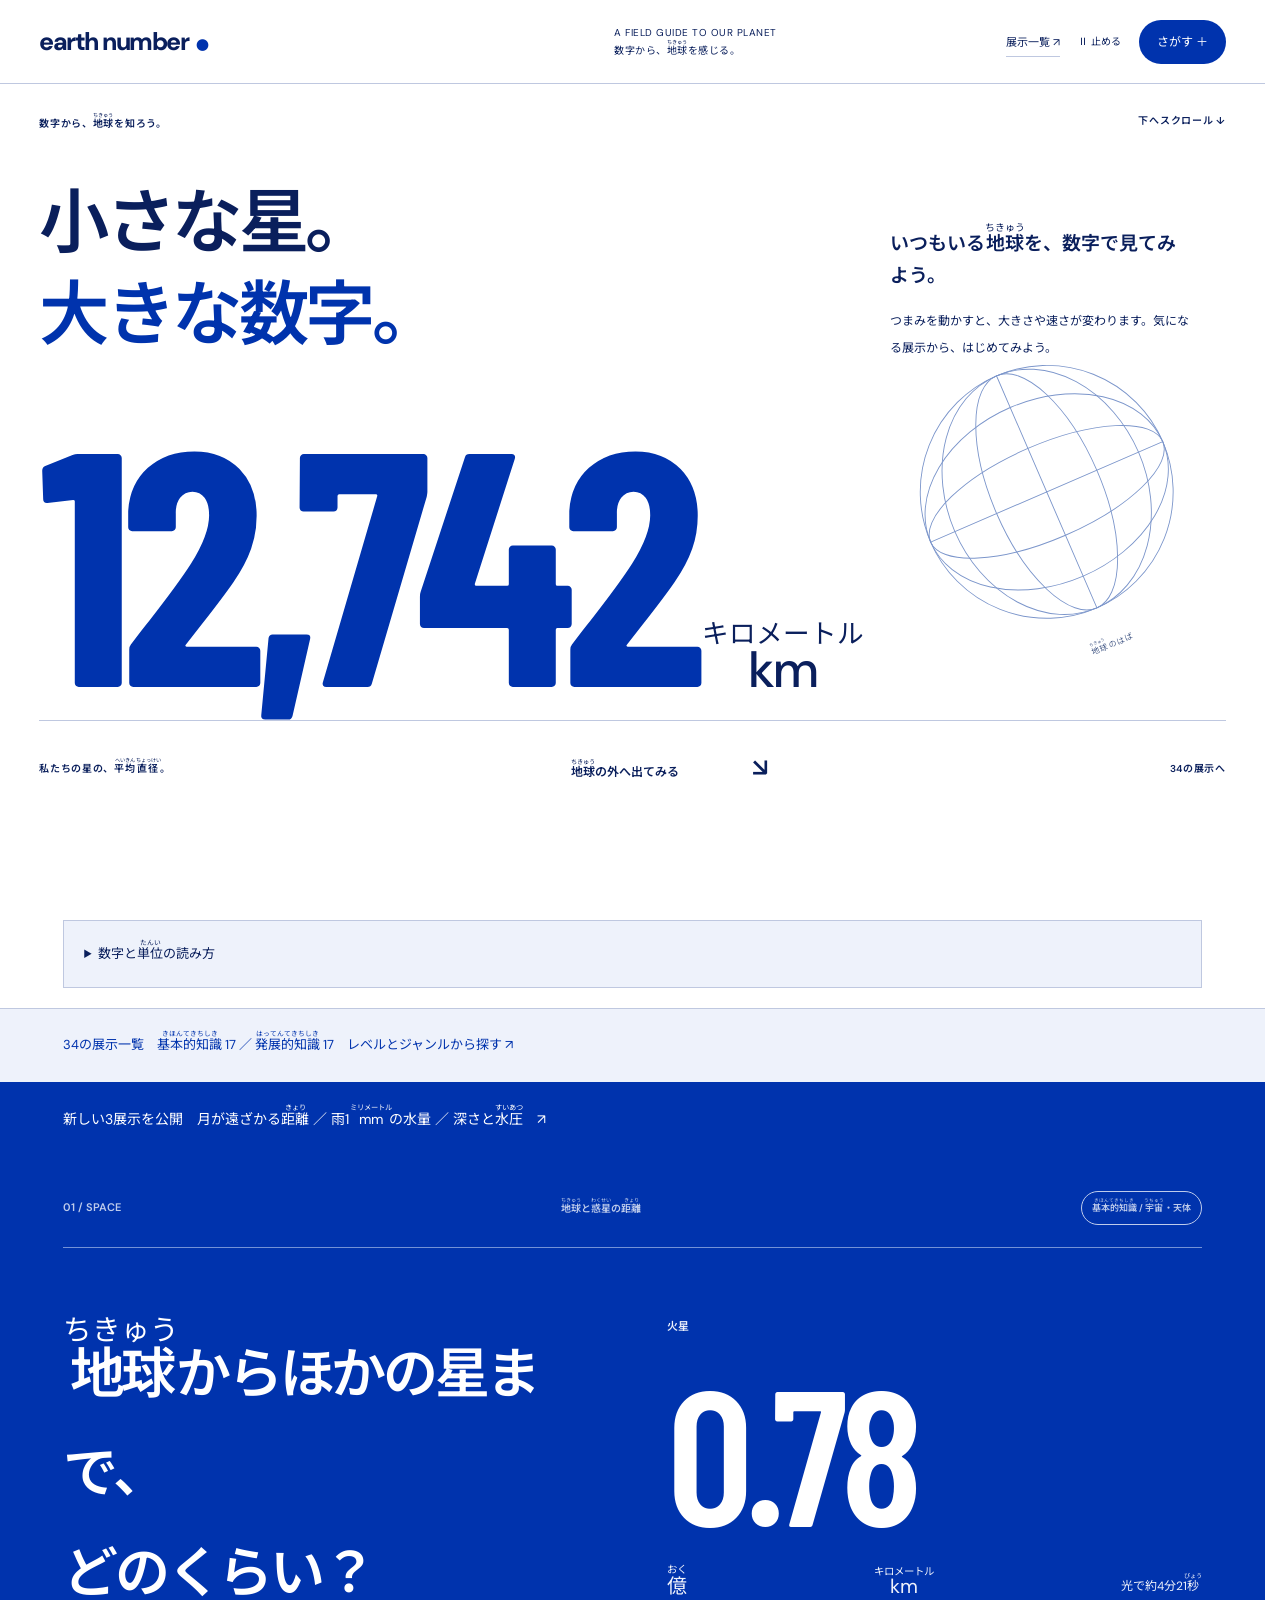
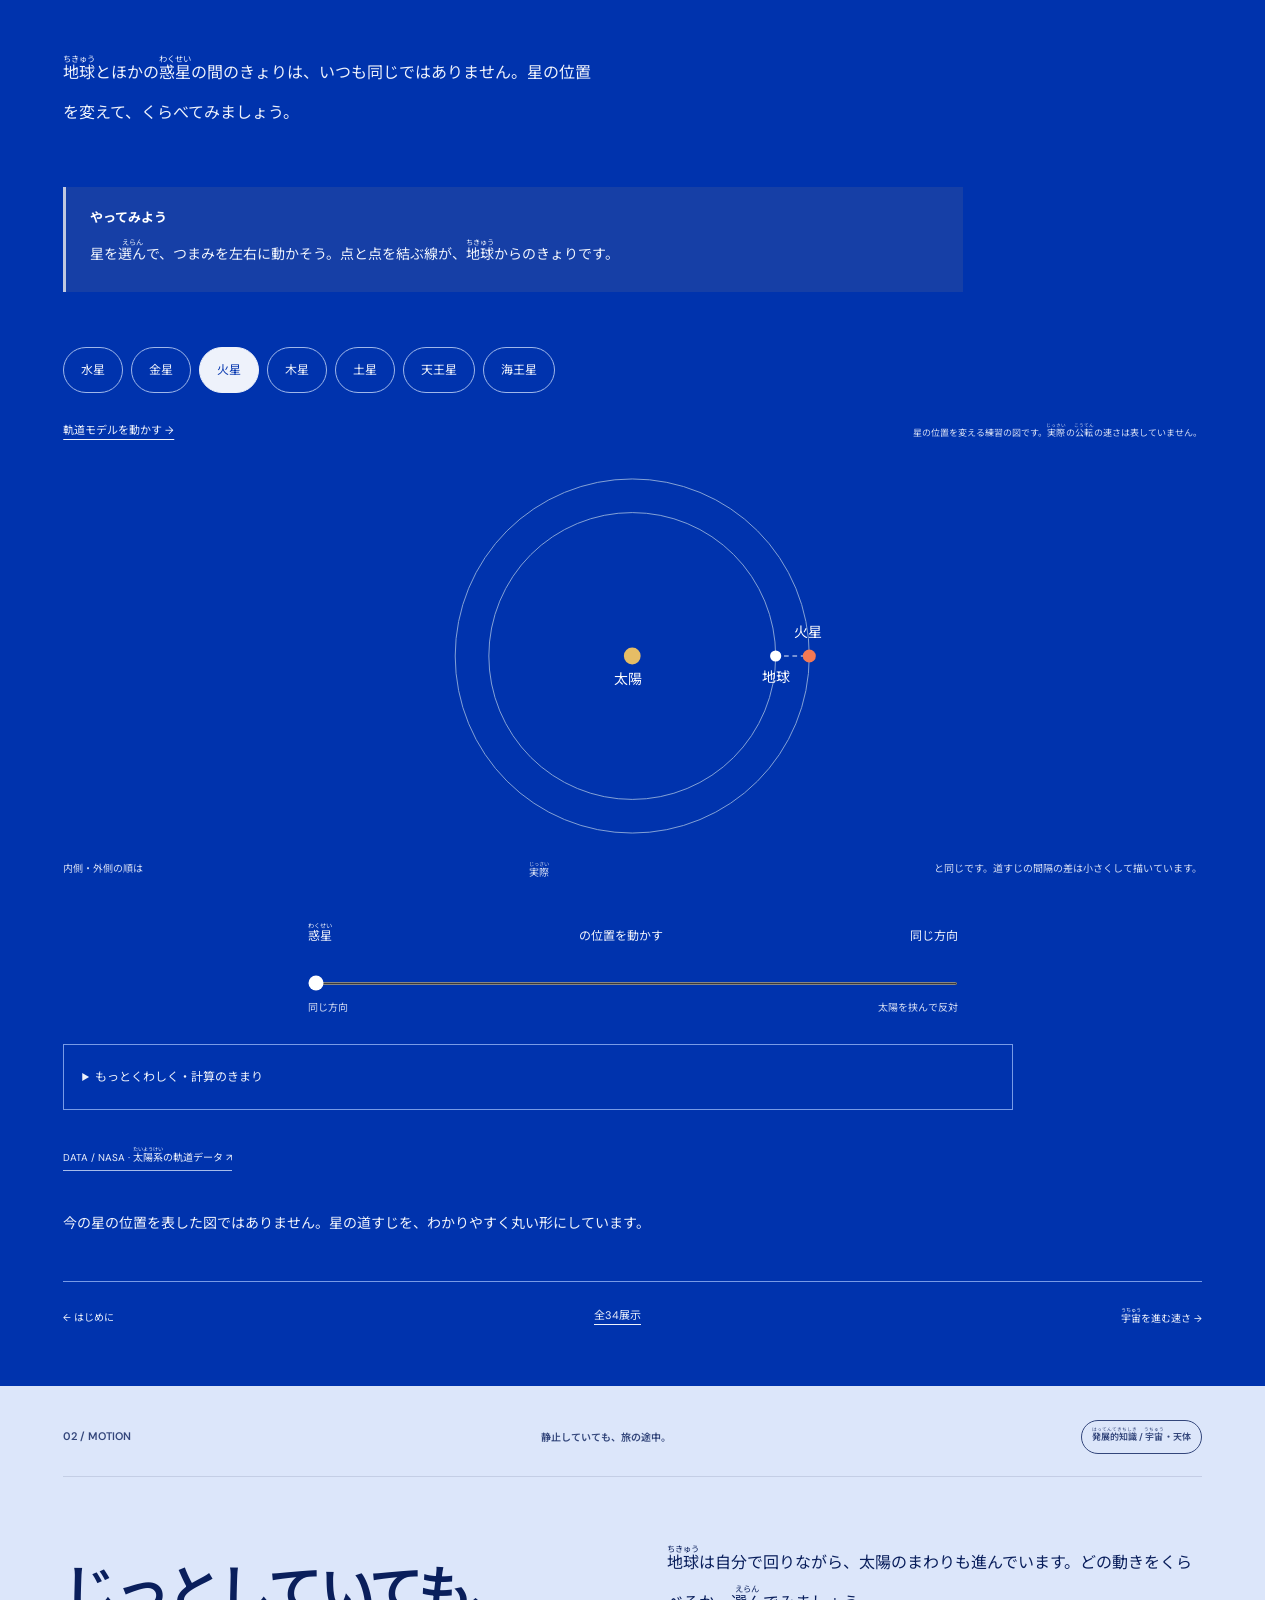
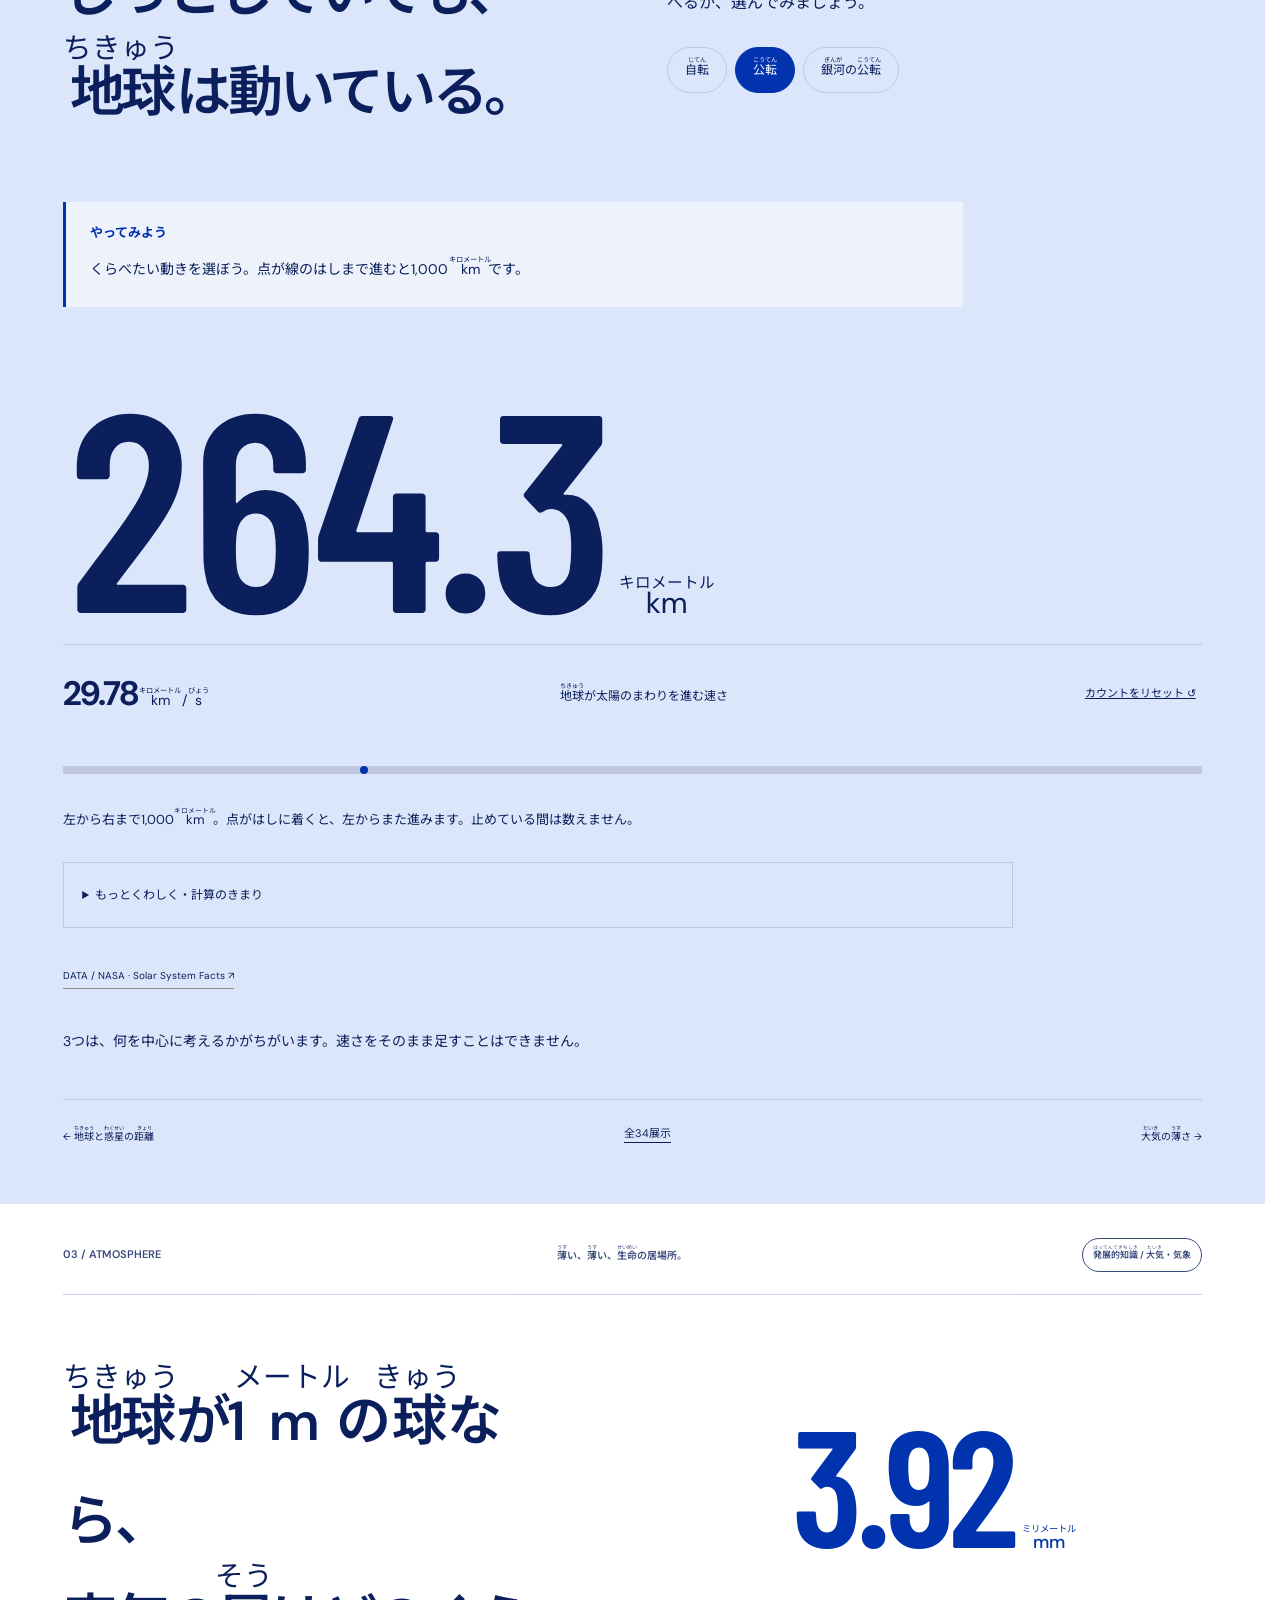
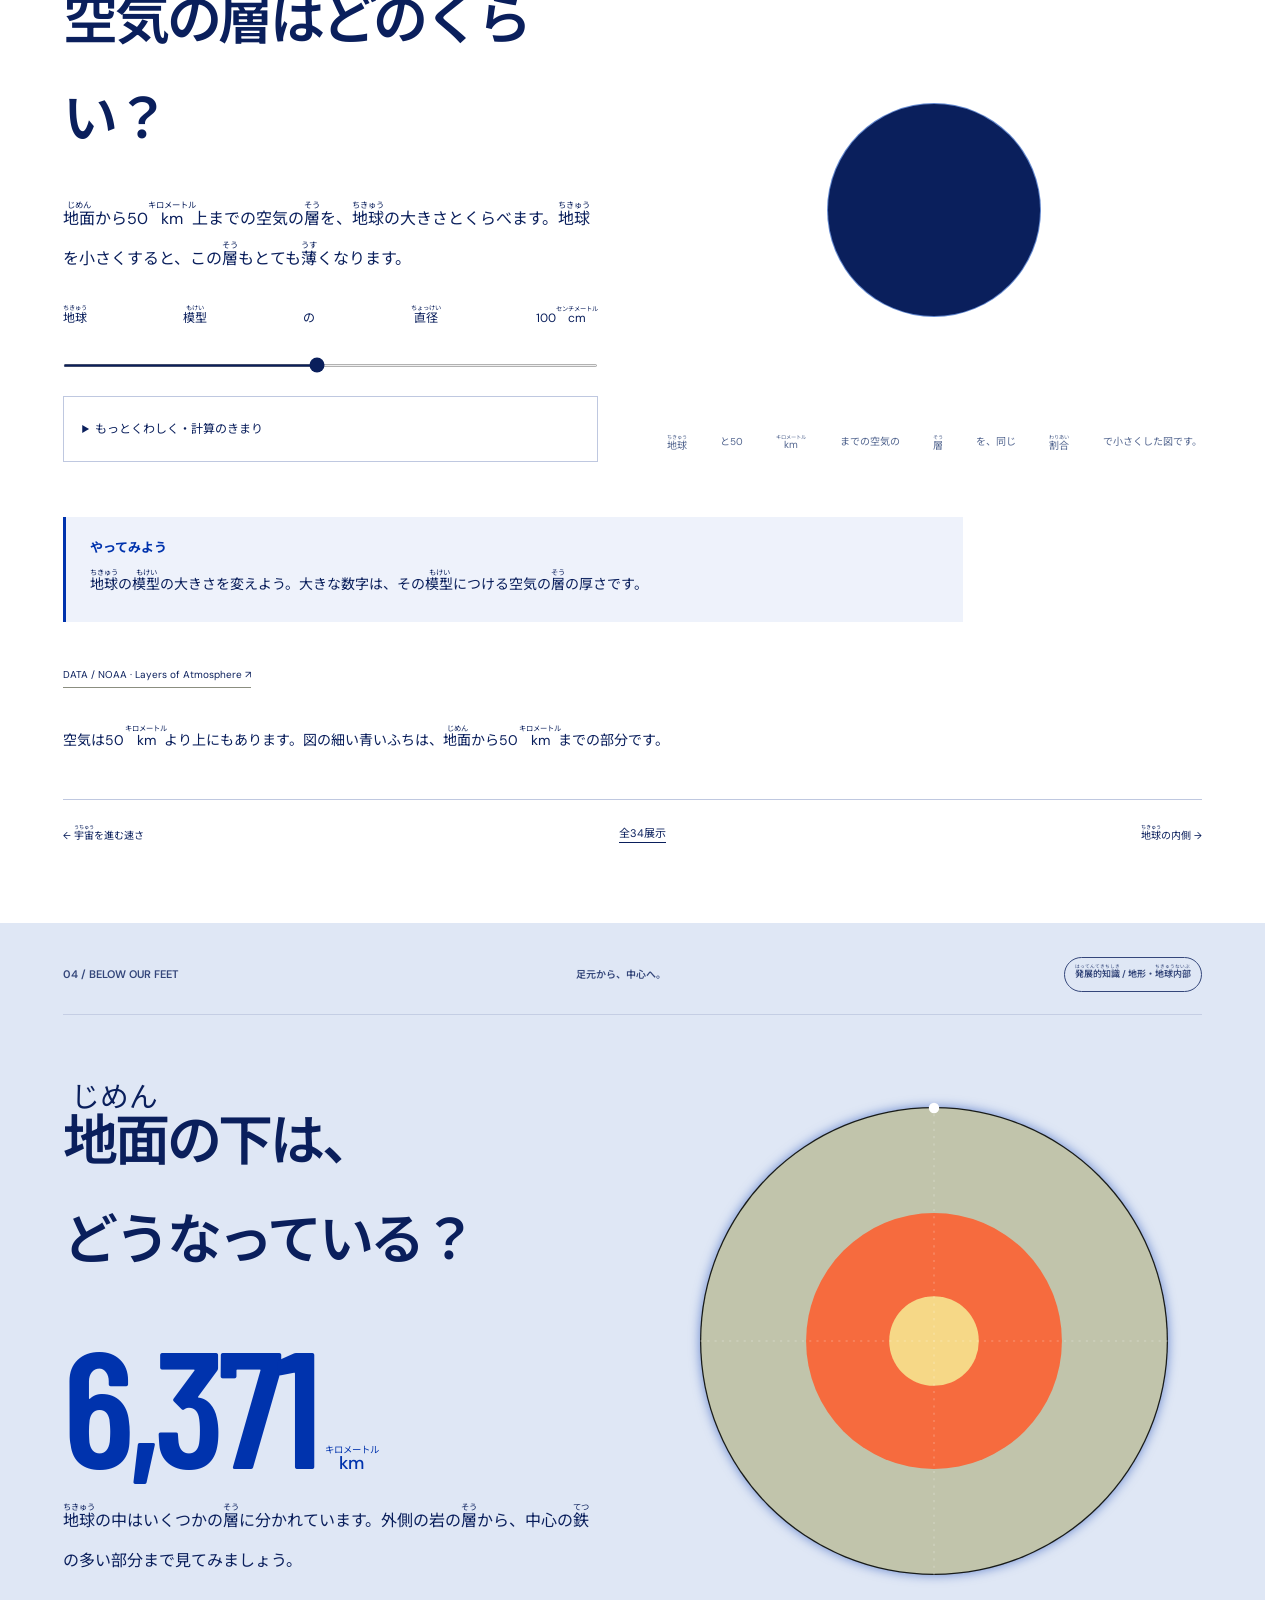
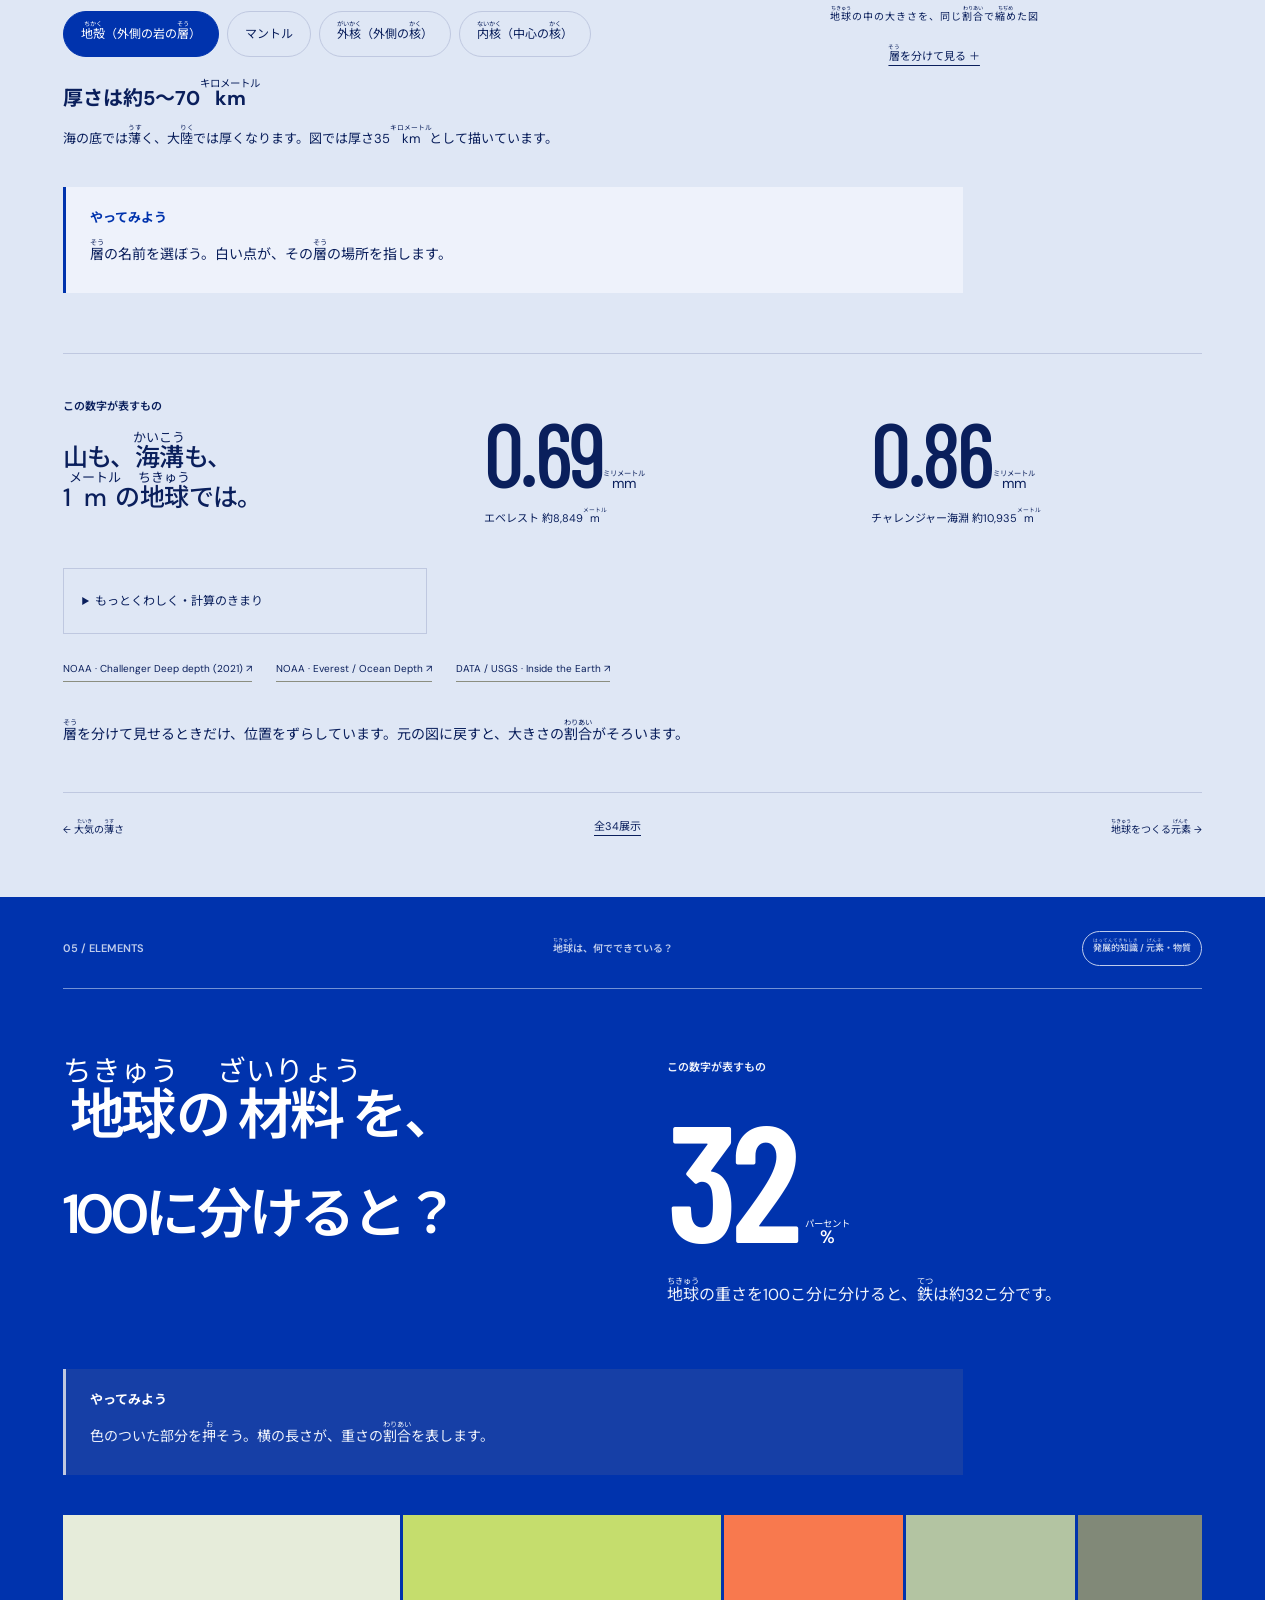
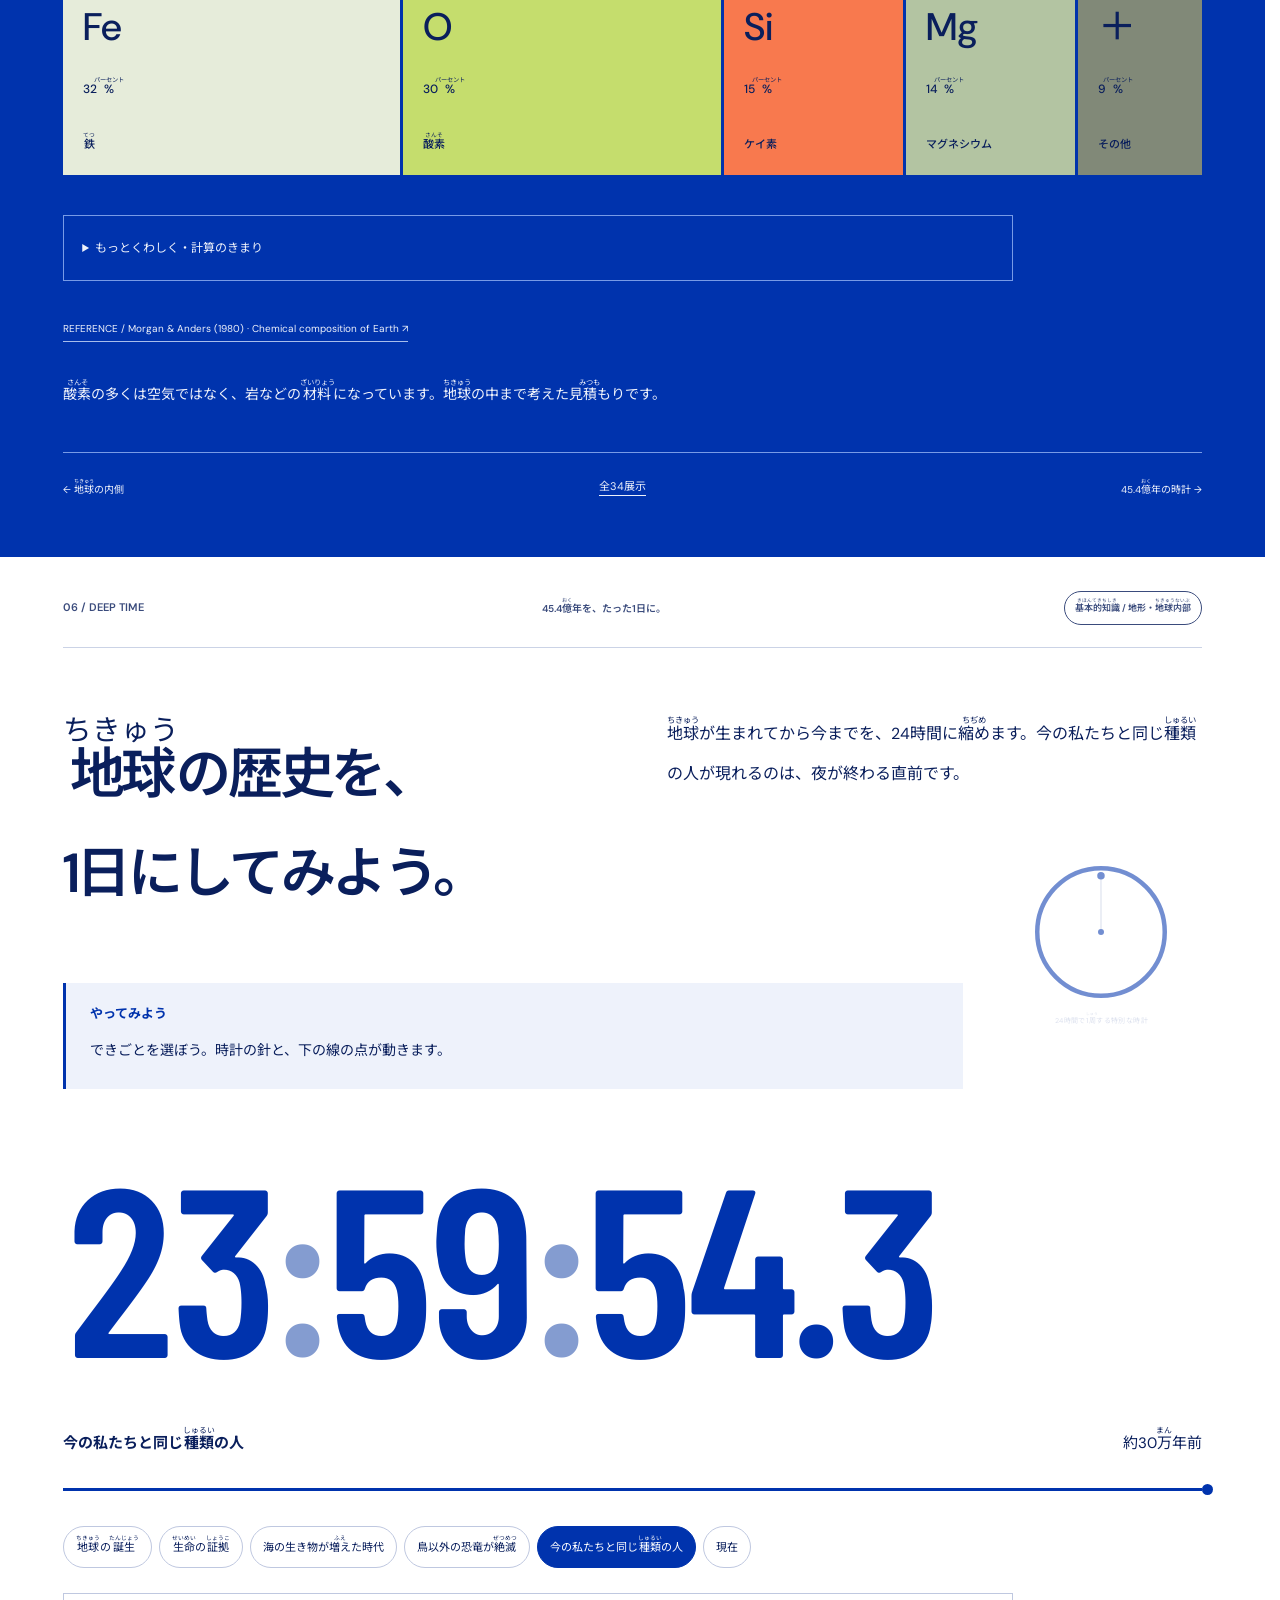
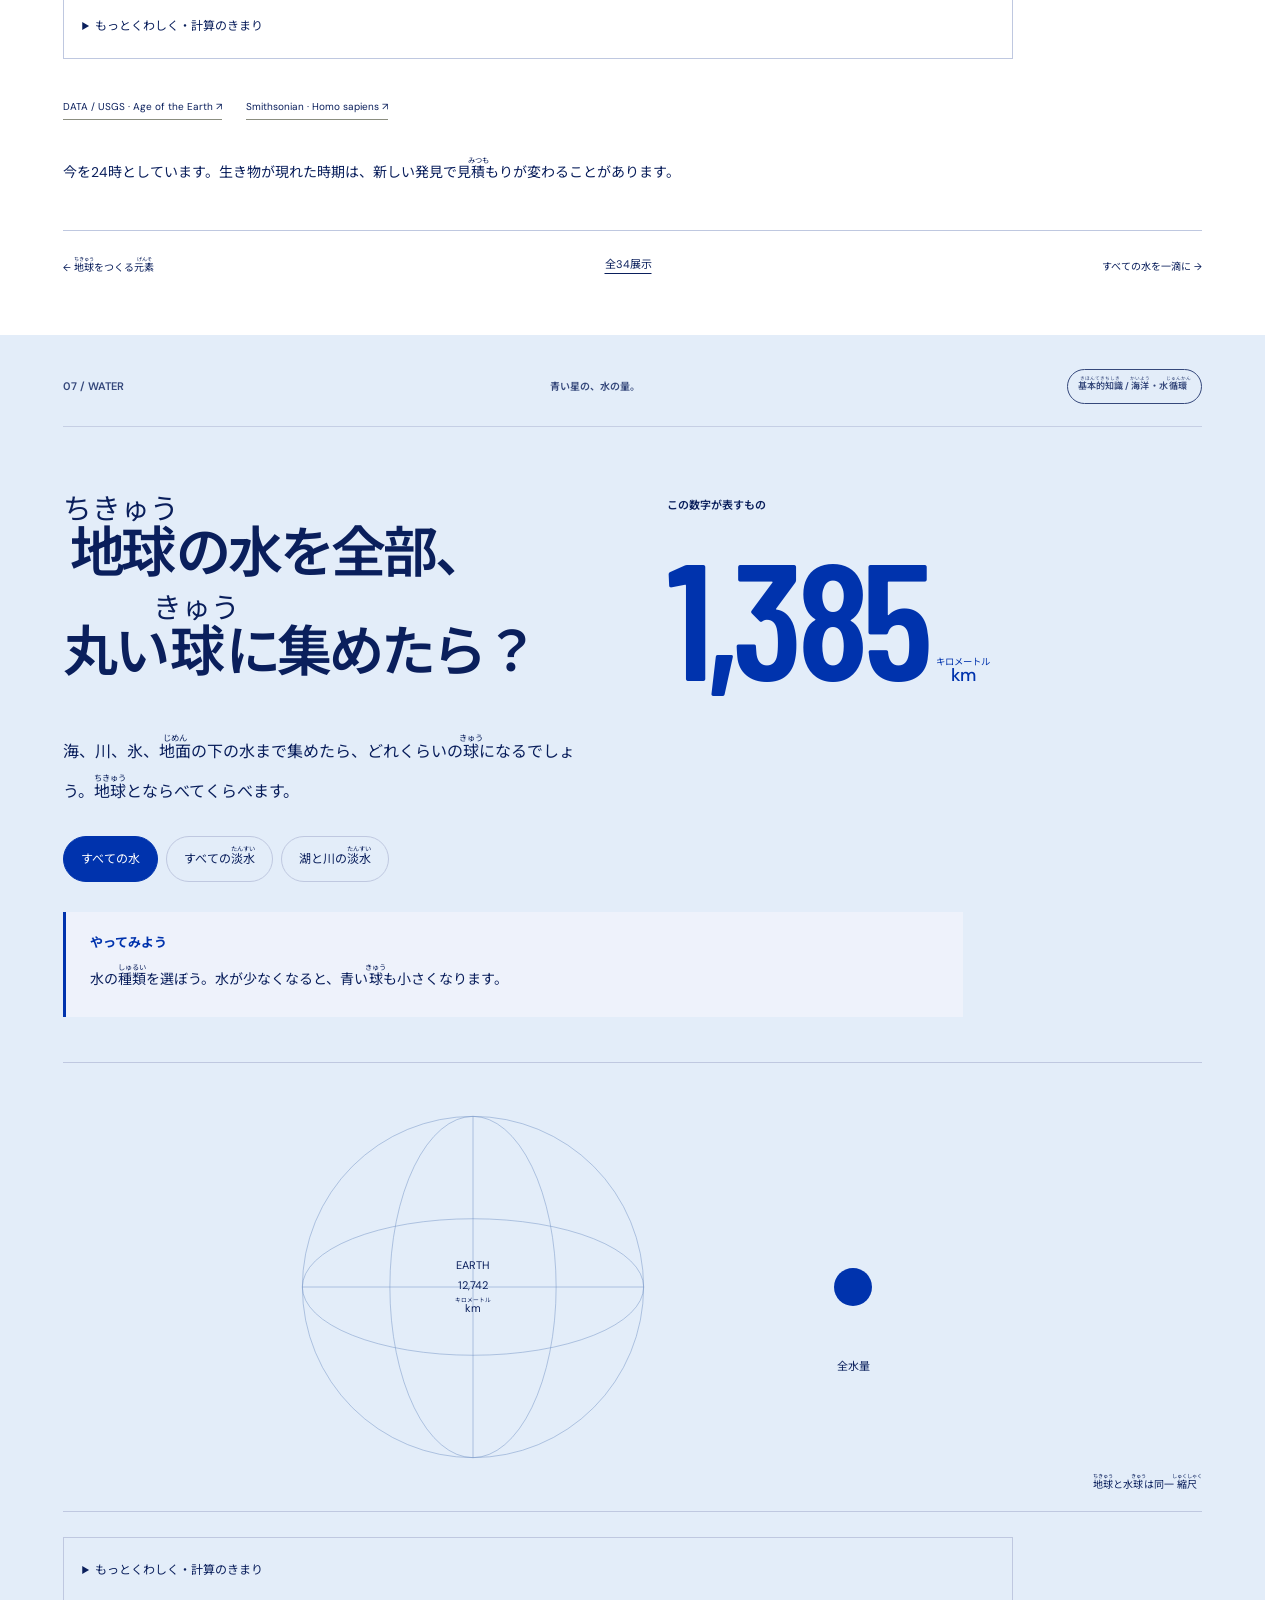
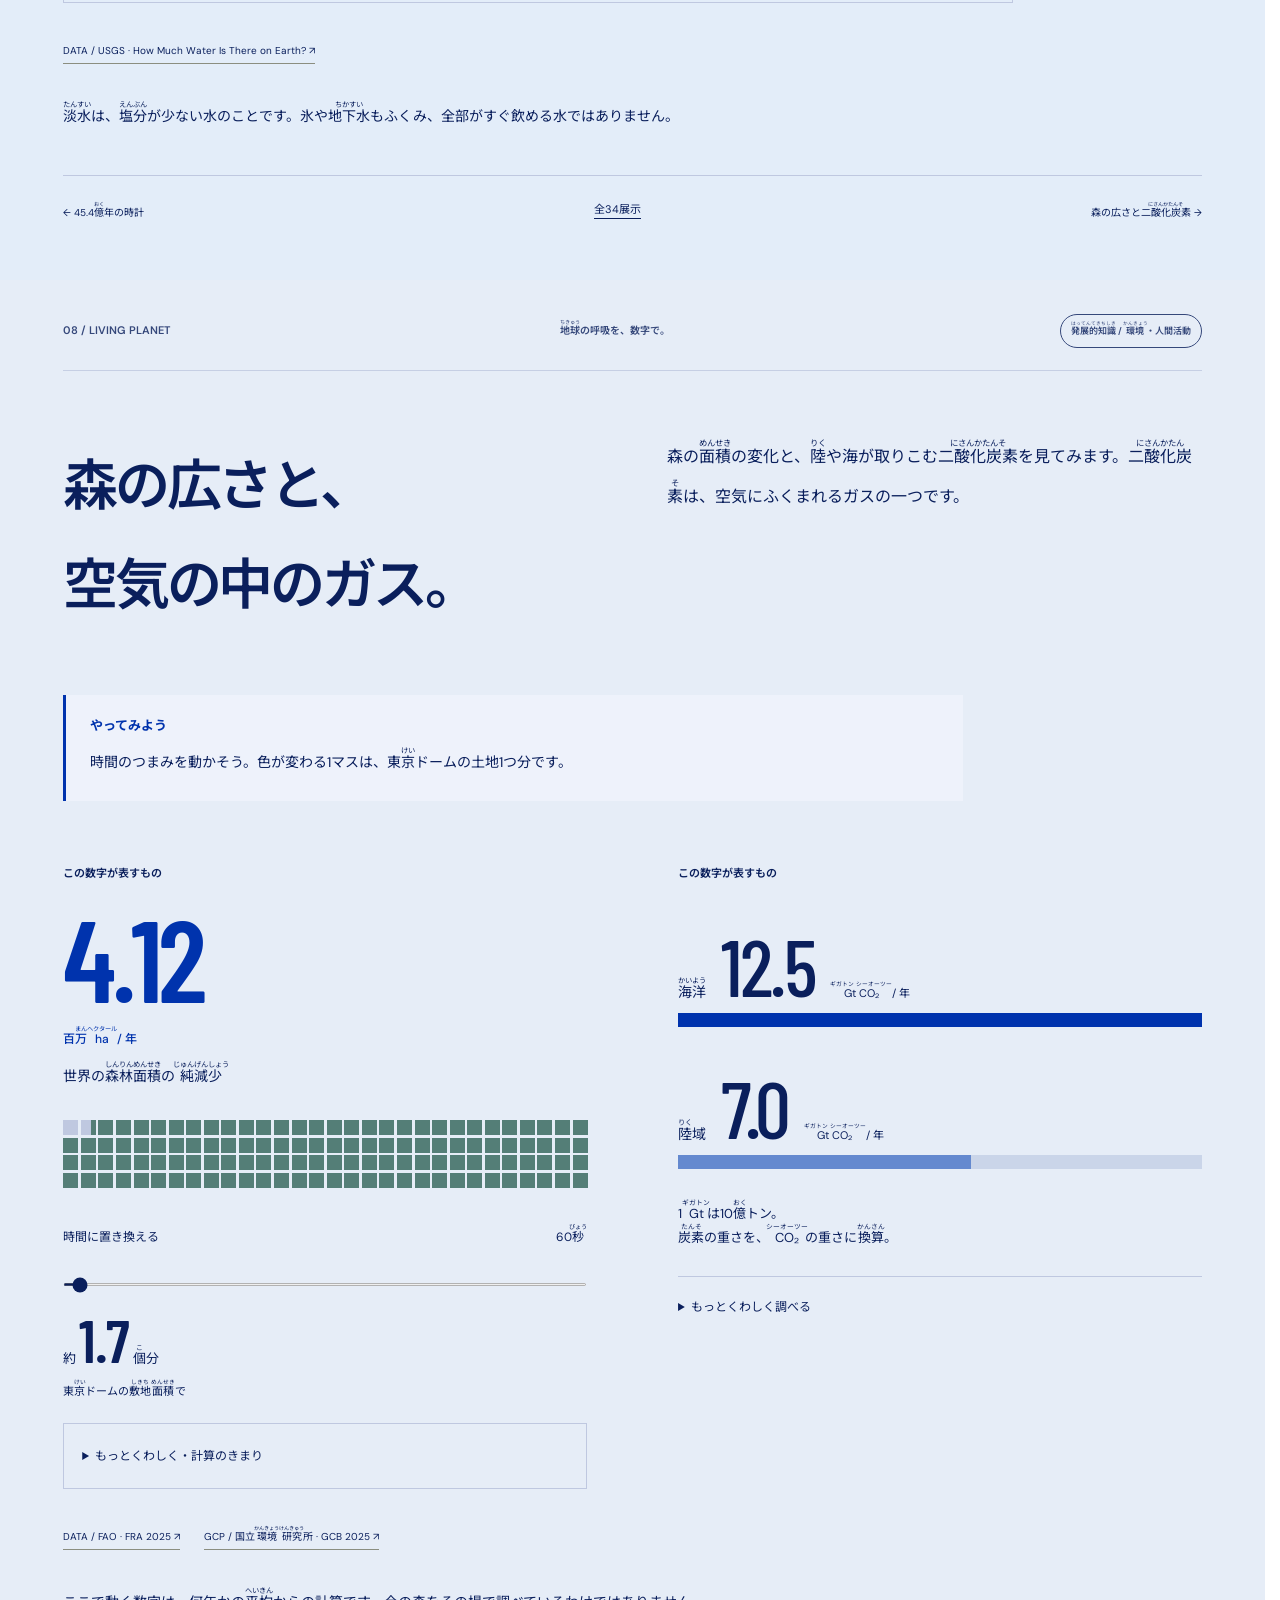
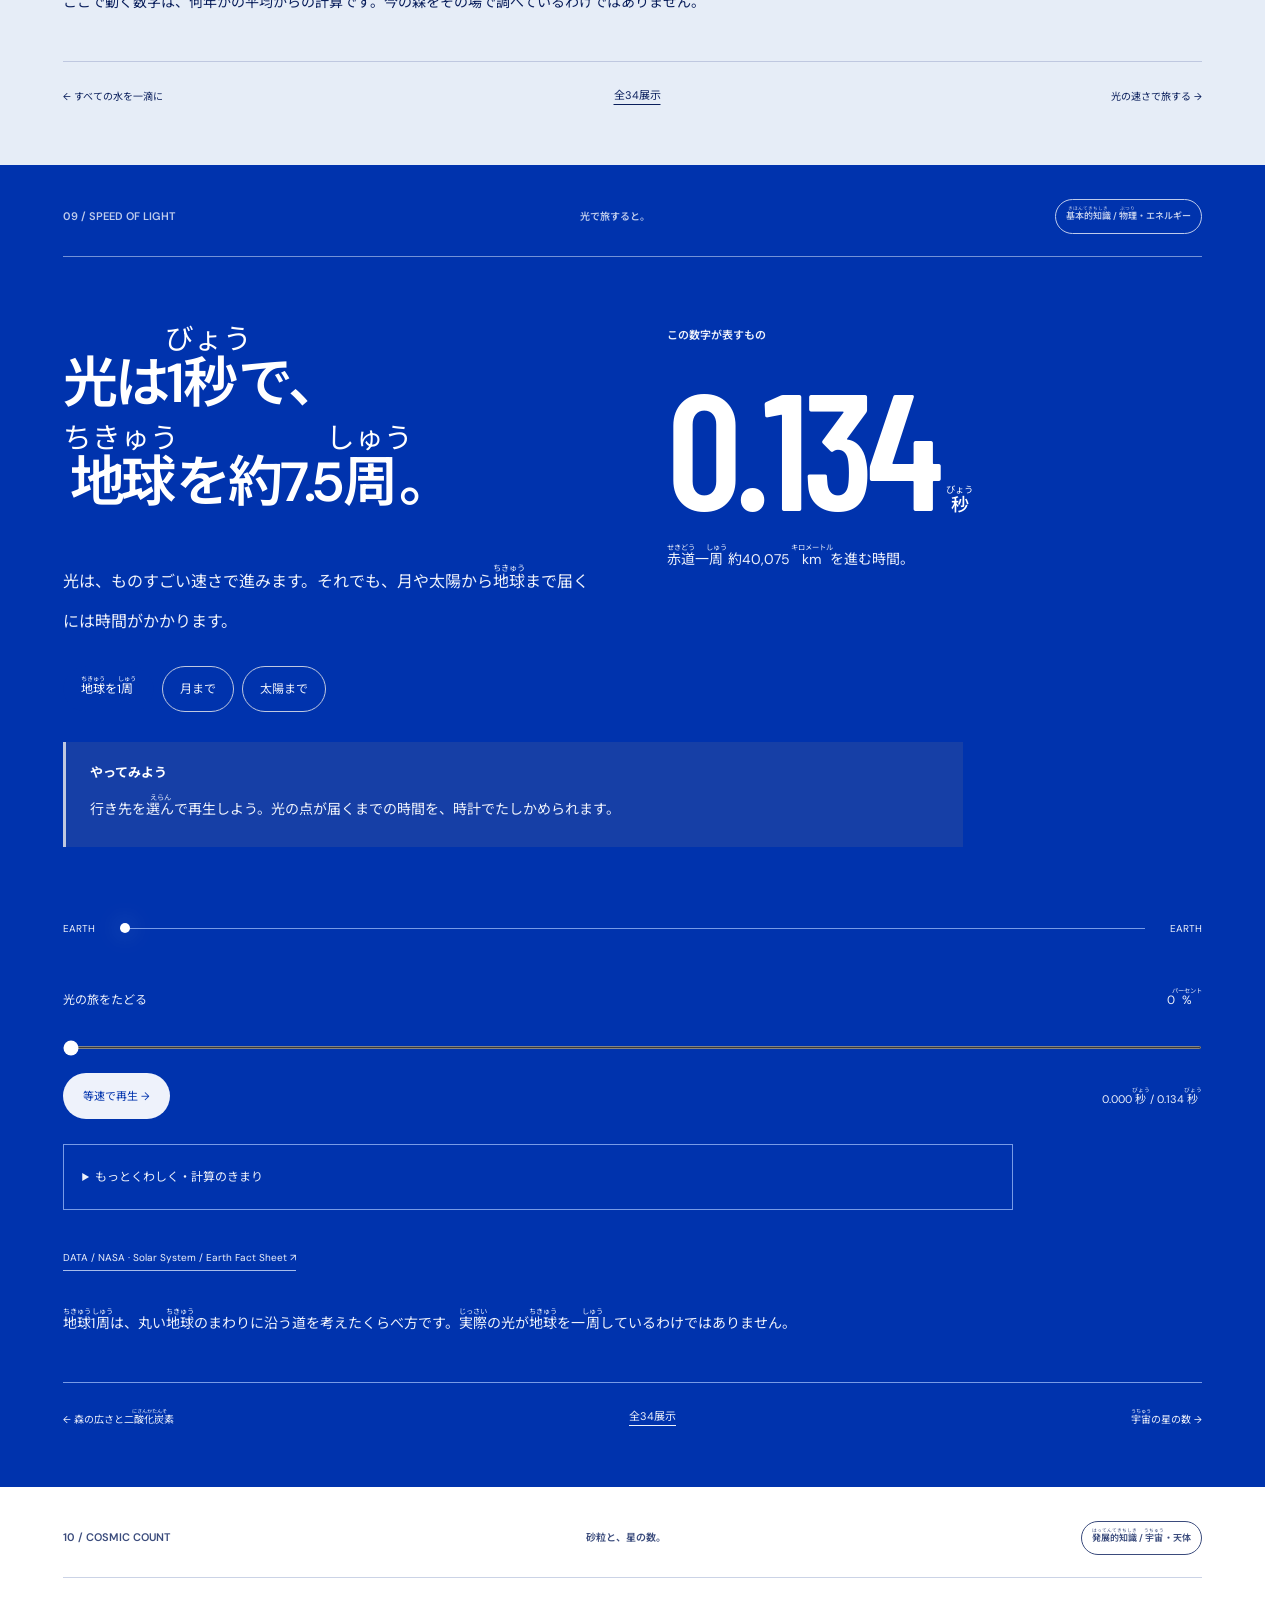
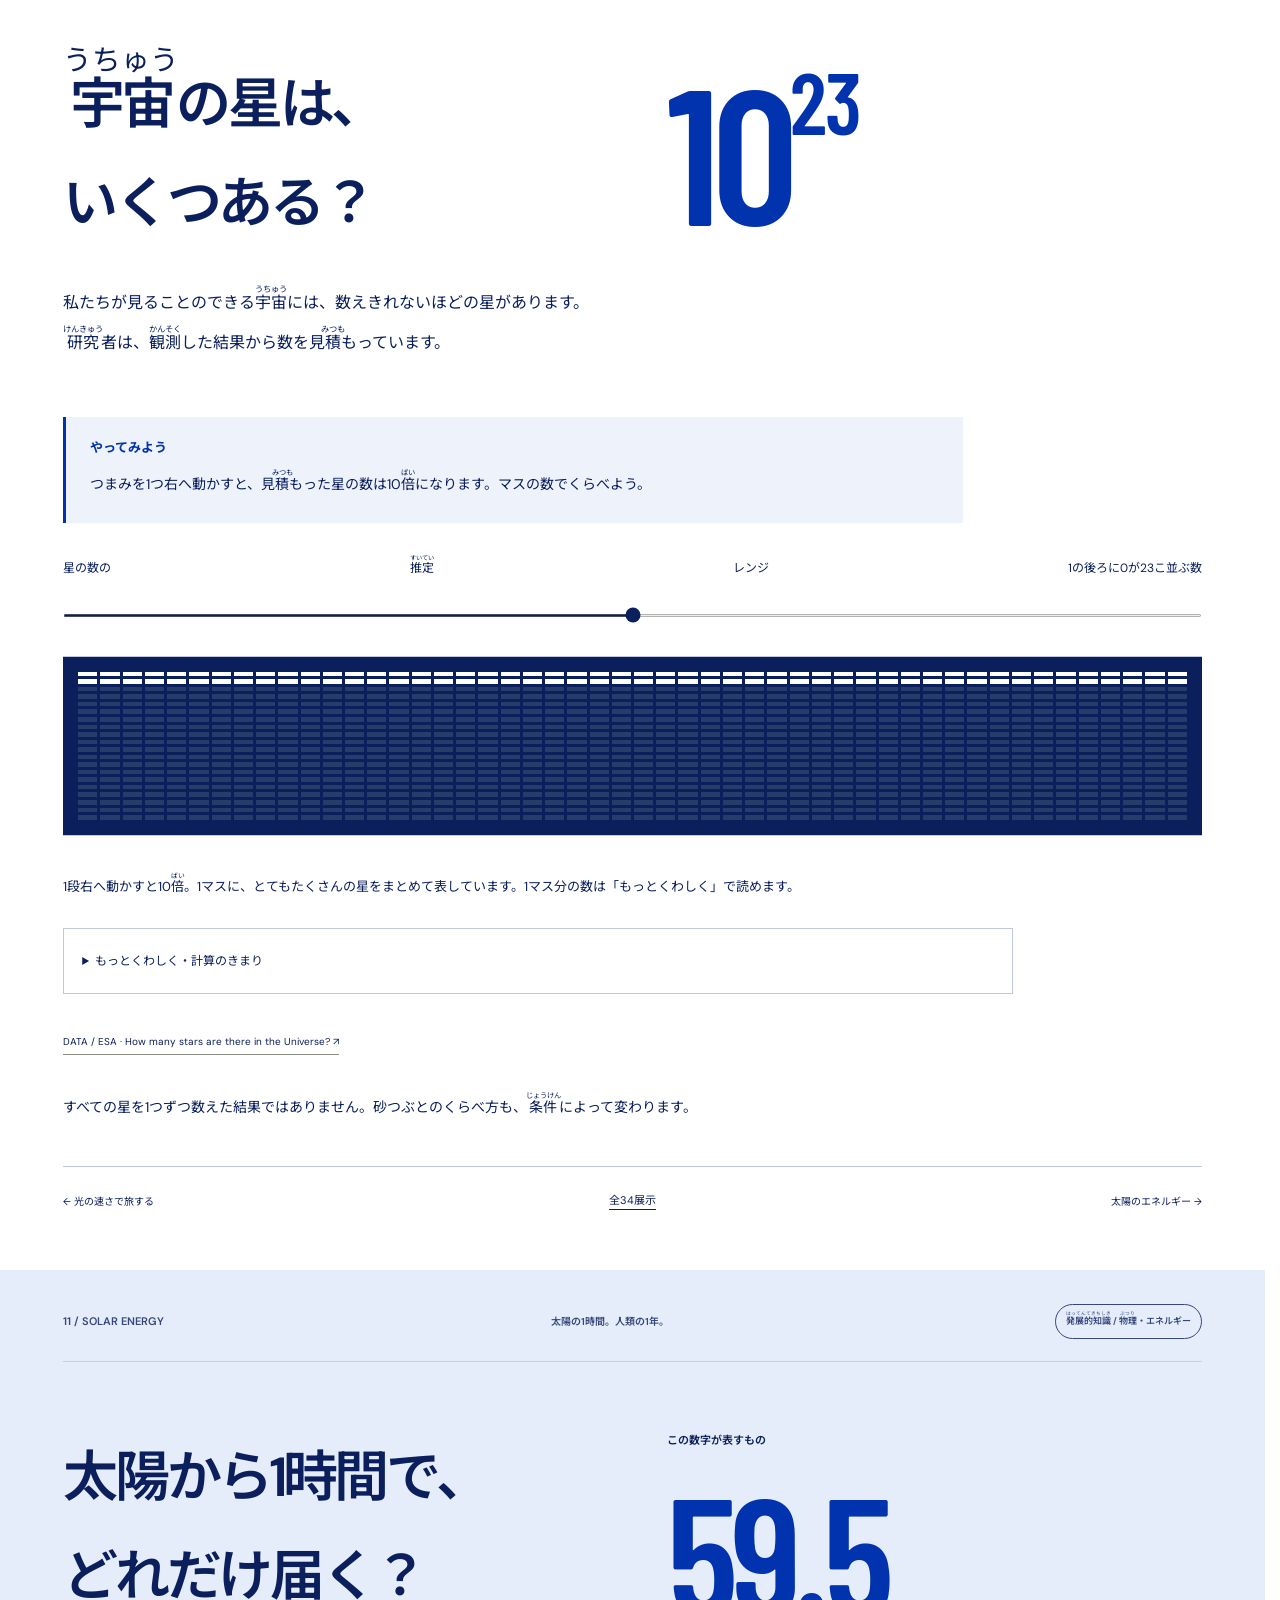
==== commit b96e5fa8: "Align exhibit metadata with verified 34-item catalog" ====
--- a/index.html
+++ b/index.html
@@ -1,6 +1,6 @@
 <!DOCTYPE html>
 
-<html lang="ja"><head><meta charset="utf-8"/><meta content="width=device-width,initial-scale=1" name="viewport"/><meta content="#0033AD" name="theme-color"/><title>Earth Number｜地球の数字を動かして体感する31の展示</title><meta content="地球の直径12,742km、45.4億年、鉄の質量。宇宙・大気・海・生命の31テーマを、動く図形と大きな数字で体感。NASA・USGSなどの出典と推定条件を掲載。" name="description"/><meta content="Earth Number｜地球の数字を動かして体感する31の展示" property="og:title"/><meta content="地球の直径12,742km、45.4億年、鉄の質量。宇宙・大気・海・生命の31テーマを、動く図形と大きな数字で体感。NASA・USGSなどの出典と推定条件を掲載。" property="og:description"/><meta content="website" property="og:type"/><link href="style.css?v=20261024-2" rel="stylesheet"/><link href="https://djnaoyaman.github.io/earthnumber/" rel="canonical"/><meta content="https://djnaoyaman.github.io/earthnumber/" property="og:url"/><meta content="https://djnaoyaman.github.io/earthnumber/assets/og-earth-number.png" property="og:image"/><meta content="1200" property="og:image:width"/><meta content="630" property="og:image:height"/><meta content="summary_large_image" name="twitter:card"/><meta content="宮崎直哉" name="author"/><meta content="index,follow,max-image-preview:large,max-snippet:-1,max-video-preview:-1" name="robots"/><meta content="light" name="color-scheme"/><meta content="strict-origin-when-cross-origin" name="referrer"/><meta content="Earth Number" name="application-name"/><meta content="Earth Number" name="apple-mobile-web-app-title"/><meta content="telephone=no" name="format-detection"/><meta content="Earth Number" property="og:site_name"/><meta content="ja_JP" property="og:locale"/><meta content="https://djnaoyaman.github.io/earthnumber/assets/og-earth-number.png" property="og:image:secure_url"/><meta content="image/png" property="og:image:type"/><meta content="青い大きな数字12,742とEarth Numberのロゴ。地球の平均直径を表すビジュアル。" property="og:image:alt"/><meta content="Earth Number｜地球の数字を動かして体感する31の展示" name="twitter:title"/><meta content="地球の直径12,742km、45.4億年、鉄の質量。宇宙・大気・海・生命の31テーマを、動く図形と大きな数字で体感。NASA・USGSなどの出典と推定条件を掲載。" name="twitter:description"/><meta content="https://djnaoyaman.github.io/earthnumber/assets/og-earth-number.png" name="twitter:image"/><meta content="Earth Number — 地球の平均直径12,742kmを大きな青い数字で表示" name="twitter:image:alt"/><link href="favicon.ico" rel="icon" sizes="any"/><link href="icon.svg" rel="icon" type="image/svg+xml"/><link href="assets/icon-32.png" rel="icon" sizes="32x32" type="image/png"/><link href="assets/icon-16.png" rel="icon" sizes="16x16" type="image/png"/><link href="assets/icon-180.png" rel="apple-touch-icon" sizes="180x180"/><link href="assets/icon-167.png" rel="apple-touch-icon" sizes="167x167"/><link href="assets/icon-152.png" rel="apple-touch-icon" sizes="152x152"/><link href="site.webmanifest" rel="manifest"/><script type="application/ld+json">{"@context":"https://schema.org","@graph":[{"@type":"WebSite","@id":"https://djnaoyaman.github.io/earthnumber/#website","url":"https://djnaoyaman.github.io/earthnumber/","name":"Earth Number","alternateName":"アースナンバー","inLanguage":"ja","description":"自然科学の数字を動かして体感する地球のインタラクティブ・アトラス。","creator":{"@id":"https://djnaoyaman.github.io/earthnumber/author.html#person"}},{"@type":"Person","@id":"https://djnaoyaman.github.io/earthnumber/author.html#person","name":"宮崎直哉","alternateName":["MIYAZAKI Naoya","DJ Naoyaman"],"url":"https://djnaoyaman.github.io/earthnumber/author.html","sameAs":["https://github.com/djnaoyaman"]},{"@type":"CollectionPage","@id":"https://djnaoyaman.github.io/earthnumber/#page","url":"https://djnaoyaman.github.io/earthnumber/","name":"Earth Number｜地球の数字を動かして体感する31の展示","description":"地球の直径12,742km、45.4億年、鉄の質量。宇宙・大気・海・生命の31テーマを、動く図形と大きな数字で体感。NASA・USGSなどの出典と推定条件を掲載。","inLanguage":"ja","isPartOf":{"@id":"https://djnaoyaman.github.io/earthnumber/#website"},"dateModified":"2026-10-24","mainEntity":{"@type":"ItemList","numberOfItems":31,"itemListElement":[{"@type":"ListItem","position":1,"item":{"@type":"LearningResource","@id":"https://djnaoyaman.github.io/earthnumber/#distance","url":"https://djnaoyaman.github.io/earthnumber/#distance","name":"地球からほかの星まで、どのくらい？","description":"地球とほかの惑星の間のきょりは、いつも同じではありません。星の位置を変えて、くらべてみましょう。","inLanguage":"ja","learningResourceType":"Interactive visualization","educationalUse":"Exploration","isAccessibleForFree":true,"dateModified":"2026-10-24"}},{"@type":"ListItem","position":2,"item":{"@type":"LearningResource","@id":"https://djnaoyaman.github.io/earthnumber/#motion","url":"https://djnaoyaman.github.io/earthnumber/#motion","name":"じっとしていても、地球は動いている。","description":"地球は自分で回りながら、太陽のまわりも進んでいます。どの動きをくらべるか、選んでみましょう。","inLanguage":"ja","learningResourceType":"Interactive visualization","educationalUse":"Exploration","isAccessibleForFree":true,"dateModified":"2026-10-24"}},{"@type":"ListItem","position":3,"item":{"@type":"LearningResource","@id":"https://djnaoyaman.github.io/earthnumber/#atmosphere","url":"https://djnaoyaman.github.io/earthnumber/#atmosphere","name":"地球が1 mの球なら、空気の層はどのくらい？","description":"地面から50 km上までの空気の層を、地球の大きさとくらべます。地球を小さくすると、この層もとても薄くなります。","inLanguage":"ja","learningResourceType":"Interactive visualization","educationalUse":"Exploration","isAccessibleForFree":true,"dateModified":"2026-10-24"}},{"@type":"ListItem","position":4,"item":{"@type":"LearningResource","@id":"https://djnaoyaman.github.io/earthnumber/#inside","url":"https://djnaoyaman.github.io/earthnumber/#inside","name":"地面の下は、どうなっている？","description":"地球の中はいくつかの層に分かれています。外側の岩の層から、中心の鉄の多い部分まで見てみましょう。","inLanguage":"ja","learningResourceType":"Interactive visualization","educationalUse":"Exploration","isAccessibleForFree":true,"dateModified":"2026-10-24"}},{"@type":"ListItem","position":5,"item":{"@type":"LearningResource","@id":"https://djnaoyaman.github.io/earthnumber/#elements","url":"https://djnaoyaman.github.io/earthnumber/#elements","name":"地球の材料を、100に分けると？","description":"地球をつくる材料を、重さでくらべます。鉄と酸素を合わせると、全体の半分より多くなります。","inLanguage":"ja","learningResourceType":"Interactive visualization","educationalUse":"Exploration","isAccessibleForFree":true,"dateModified":"2026-10-24"}},{"@type":"ListItem","position":6,"item":{"@type":"LearningResource","@id":"https://djnaoyaman.github.io/earthnumber/#time","url":"https://djnaoyaman.github.io/earthnumber/#time","name":"地球の歴史を、1日にしてみよう。","description":"地球が生まれてから今までを、24時間に縮めます。今の私たちと同じ種類の人が現れるのは、夜が終わる直前です。","inLanguage":"ja","learningResourceType":"Interactive visualization","educationalUse":"Exploration","isAccessibleForFree":true,"dateModified":"2026-10-24"}},{"@type":"ListItem","position":7,"item":{"@type":"LearningResource","@id":"https://djnaoyaman.github.io/earthnumber/#water","url":"https://djnaoyaman.github.io/earthnumber/#water","name":"地球の水を全部、丸い球に集めたら？","description":"海、川、氷、地面の下の水まで集めたら、どれくらいの球になるでしょう。地球とならべてくらべます。","inLanguage":"ja","learningResourceType":"Interactive visualization","educationalUse":"Exploration","isAccessibleForFree":true,"dateModified":"2026-10-24"}},{"@type":"ListItem","position":8,"item":{"@type":"LearningResource","@id":"https://djnaoyaman.github.io/earthnumber/#cycles","url":"https://djnaoyaman.github.io/earthnumber/#cycles","name":"森の広さと、空気の中のガス。","description":"森の面積の変化と、陸や海が取りこむ二酸化炭素を見てみます。二酸化炭素は、空気にふくまれるガスの一つです。","inLanguage":"ja","learningResourceType":"Interactive visualization","educationalUse":"Exploration","isAccessibleForFree":true,"dateModified":"2026-10-24"}},{"@type":"ListItem","position":9,"item":{"@type":"LearningResource","@id":"https://djnaoyaman.github.io/earthnumber/#light","url":"https://djnaoyaman.github.io/earthnumber/#light","name":"光は1秒で、地球を約7.5周。","description":"光は、ものすごい速さで進みます。それでも、月や太陽から地球まで届くには時間がかかります。","inLanguage":"ja","learningResourceType":"Interactive visualization","educationalUse":"Exploration","isAccessibleForFree":true,"dateModified":"2026-10-24"}},{"@type":"ListItem","position":10,"item":{"@type":"LearningResource","@id":"https://djnaoyaman.github.io/earthnumber/#stars","url":"https://djnaoyaman.github.io/earthnumber/#stars","name":"宇宙の星は、いくつある？","description":"私たちが見ることのできる宇宙には、数えきれないほどの星があります。研究者は、観測した結果から数を見積もっています。","inLanguage":"ja","learningResourceType":"Interactive visualization","educationalUse":"Exploration","isAccessibleForFree":true,"dateModified":"2026-10-24"}},{"@type":"ListItem","position":11,"item":{"@type":"LearningResource","@id":"https://djnaoyaman.github.io/earthnumber/#solar","url":"https://djnaoyaman.github.io/earthnumber/#solar","name":"太陽から1時間で、どれだけ届く？","description":"地球には太陽から光のエネルギーが届きます。その量を、人間が1年に使ったエネルギーとくらべます。","inLanguage":"ja","learningResourceType":"Interactive visualization","educationalUse":"Exploration","isAccessibleForFree":true,"dateModified":"2026-10-24"}},{"@type":"ListItem","position":12,"item":{"@type":"LearningResource","@id":"https://djnaoyaman.github.io/earthnumber/#lightning","url":"https://djnaoyaman.github.io/earthnumber/#lightning","name":"世界では1秒に、約44回の雷。","description":"雲の中で光る雷も、地面につながる雷もあります。世界で起きる回数の平均を、時間に合わせて数えます。","inLanguage":"ja","learningResourceType":"Interactive visualization","educationalUse":"Exploration","isAccessibleForFree":true,"dateModified":"2026-10-24"}},{"@type":"ListItem","position":13,"item":{"@type":"LearningResource","@id":"https://djnaoyaman.github.io/earthnumber/#quake","url":"https://djnaoyaman.github.io/earthnumber/#quake","name":"地震の数字が2ちがうと、エネルギーは約1,000倍。","description":"地震そのものの大きさを表す数字を、マグニチュードといいます。数字が少し変わるだけで、出るエネルギーは大きく変わります。","inLanguage":"ja","learningResourceType":"Interactive visualization","educationalUse":"Exploration","isAccessibleForFree":true,"dateModified":"2026-10-24"}},{"@type":"ListItem","position":14,"item":{"@type":"LearningResource","@id":"https://djnaoyaman.github.io/earthnumber/#airmass","url":"https://djnaoyaman.github.io/earthnumber/#airmass","name":"見えない空気にも、重さがある。","description":"空気は目に見えませんが、重さがあります。地球を包む空気を全部合わせると、とても大きな数字になります。","inLanguage":"ja","learningResourceType":"Interactive visualization","educationalUse":"Exploration","isAccessibleForFree":true,"dateModified":"2026-10-24"}},{"@type":"ListItem","position":15,"item":{"@type":"LearningResource","@id":"https://djnaoyaman.github.io/earthnumber/#dna","url":"https://djnaoyaman.github.io/earthnumber/#dna","name":"体の中のDNAを、長いひもにしたら？","description":"DNAは、生き物の体をつくる情報をもつ物質です。1つの細胞に入るDNAをのばして、たくさんつないだ長さを考えます。","inLanguage":"ja","learningResourceType":"Interactive visualization","educationalUse":"Exploration","isAccessibleForFree":true,"dateModified":"2026-10-24"}},{"@type":"ListItem","position":16,"item":{"@type":"LearningResource","@id":"https://djnaoyaman.github.io/earthnumber/#mammals","url":"https://djnaoyaman.github.io/earthnumber/#mammals","name":"人と家畜と野生の動物、重さでくらべると？","description":"人、牛やぶたなどの家畜、野生のほ乳類をくらべます。ほ乳類は、母乳で子を育てる仲間です。","inLanguage":"ja","learningResourceType":"Interactive visualization","educationalUse":"Exploration","isAccessibleForFree":true,"dateModified":"2026-10-24"}},{"@type":"ListItem","position":17,"item":{"@type":"LearningResource","@id":"https://djnaoyaman.github.io/earthnumber/#species","url":"https://djnaoyaman.github.io/earthnumber/#species","name":"まだ名前のついていない、生き物がたくさん。","description":"研究者は、まだ見つかっていない種類もふくめて、生き物の数を見積もっています。100マスに分けて、その割合を見てみましょう。","inLanguage":"ja","learningResourceType":"Interactive visualization","educationalUse":"Exploration","isAccessibleForFree":true,"dateModified":"2026-10-24"}},{"@type":"ListItem","position":18,"item":{"@type":"LearningResource","@id":"https://djnaoyaman.github.io/earthnumber/#humanmass","url":"https://djnaoyaman.github.io/earthnumber/#humanmass","name":"人がつくった物と、生き物の重さ。","description":"建物や道路など、人がつくった物を全部合わせた重さは、どれくらいでしょう。地球上の生き物の重さとくらべた研究があります。","inLanguage":"ja","learningResourceType":"Interactive visualization","educationalUse":"Exploration","isAccessibleForFree":true,"dateModified":"2026-10-24"}},{"@type":"ListItem","position":19,"item":{"@type":"LearningResource","@id":"https://djnaoyaman.github.io/earthnumber/#plastic","url":"https://djnaoyaman.github.io/earthnumber/#plastic","name":"1年分のプラスチックを、長いひもにしたら？","description":"世界で1年に使ったプラスチックを、すき間のないひもに作り直すと考えます。太さを変えると、長さはどう変わるでしょう。","inLanguage":"ja","learningResourceType":"Interactive visualization","educationalUse":"Exploration","isAccessibleForFree":true,"dateModified":"2026-10-24"}},{"@type":"ListItem","position":20,"item":{"@type":"LearningResource","@id":"https://djnaoyaman.github.io/earthnumber/#cloud","url":"https://djnaoyaman.github.io/earthnumber/#cloud","name":"ふわふわの雲にも、たくさんの水。","description":"雲は、とても小さな水のつぶなどが集まったものです。大きさを決めて、雲の中の水だけの重さを計算します。","inLanguage":"ja","learningResourceType":"Interactive visualization","educationalUse":"Exploration","isAccessibleForFree":true,"dateModified":"2026-10-24"}},{"@type":"ListItem","position":21,"item":{"@type":"LearningResource","@id":"https://djnaoyaman.github.io/earthnumber/#dust","url":"https://djnaoyaman.github.io/earthnumber/#dust","name":"宇宙から、小さなちりが地球に届いている。","description":"流れ星の材料になる小さなかけらなどが、毎日、地球へやってきます。その量を、経った時間でくらべます。","inLanguage":"ja","learningResourceType":"Interactive visualization","educationalUse":"Exploration","isAccessibleForFree":true,"dateModified":"2026-10-24"}},{"@type":"ListItem","position":22,"item":{"@type":"LearningResource","@id":"https://djnaoyaman.github.io/earthnumber/#rotation","url":"https://djnaoyaman.github.io/earthnumber/#rotation","name":"地球の1日は、少しずつ変わっている。","description":"地球の回り方は、長い時間で見ると変わっています。昔の日食の記録などから、1日の長さの変化を調べられます。","inLanguage":"ja","learningResourceType":"Interactive visualization","educationalUse":"Exploration","isAccessibleForFree":true,"dateModified":"2026-10-24"}},{"@type":"ListItem","position":23,"item":{"@type":"LearningResource","@id":"https://djnaoyaman.github.io/earthnumber/#seafloor","url":"https://djnaoyaman.github.io/earthnumber/#seafloor","name":"海の底の形は、どこまでわかった？","description":"船などを使って、海の底の高さや深さをくわしく測っています。調べ終わった面積の割合を見てみましょう。","inLanguage":"ja","learningResourceType":"Interactive visualization","educationalUse":"Exploration","isAccessibleForFree":true,"dateModified":"2026-10-24"}},{"@type":"ListItem","position":24,"item":{"@type":"LearningResource","@id":"https://djnaoyaman.github.io/earthnumber/#gold","url":"https://djnaoyaman.github.io/earthnumber/#gold","name":"1億トンの海水に、金が約1 g。","description":"海の水には、とても少ない量の金がとけています。大西洋などで調べた研究の例を見てみましょう。","inLanguage":"ja","learningResourceType":"Interactive visualization","educationalUse":"Exploration","isAccessibleForFree":true,"dateModified":"2026-10-24"}},{"@type":"ListItem","position":25,"item":{"@type":"LearningResource","@id":"https://djnaoyaman.github.io/earthnumber/#ridge","url":"https://djnaoyaman.github.io/earthnumber/#ridge","name":"海の底にも、長い山なみがある。","description":"海の底には、世界をつなぐように続く山なみがあります。その長さは、地球のまわりを1周するより長いのです。","inLanguage":"ja","learningResourceType":"Interactive visualization","educationalUse":"Exploration","isAccessibleForFree":true,"dateModified":"2026-10-24"}},{"@type":"ListItem","position":26,"item":{"@type":"LearningResource","@id":"https://djnaoyaman.github.io/earthnumber/#plates","url":"https://djnaoyaman.github.io/earthnumber/#plates","name":"地面の下の板は、ゆっくり動く。","description":"地球の表面には、プレートという大きな岩の板があります。1年に数cmほど動く速さを、長い時間で考えます。","inLanguage":"ja","learningResourceType":"Interactive visualization","educationalUse":"Exploration","isAccessibleForFree":true,"dateModified":"2026-10-24"}},{"@type":"ListItem","position":27,"item":{"@type":"LearningResource","@id":"https://djnaoyaman.github.io/earthnumber/#coreheat","url":"https://djnaoyaman.github.io/earthnumber/#coreheat","name":"地球の奥は、とても熱い。","description":"地球の中心に近い、鉄の多い部分の温度を調べた研究があります。太陽の表面と同じくらいの温度です。","inLanguage":"ja","learningResourceType":"Interactive visualization","educationalUse":"Exploration","isAccessibleForFree":true,"dateModified":"2026-10-24"}},{"@type":"ListItem","position":28,"item":{"@type":"LearningResource","@id":"https://djnaoyaman.github.io/earthnumber/#fungus","url":"https://djnaoyaman.github.io/earthnumber/#fungus","name":"地面の下で、つながるキノコ。","description":"キノコには、地面の下に細い糸のような部分を広げる仲間がいます。アメリカで見つかった、とても広い1つの個体の例です。","inLanguage":"ja","learningResourceType":"Interactive visualization","educationalUse":"Exploration","isAccessibleForFree":true,"dateModified":"2026-10-24"}},{"@type":"ListItem","position":29,"item":{"@type":"LearningResource","@id":"https://djnaoyaman.github.io/earthnumber/#ants","url":"https://djnaoyaman.github.io/earthnumber/#ants","name":"地球にはアリが、どのくらいいる？","description":"世界のアリの数を見積もると、約2京匹。人の数を決めて、1人あたり何匹になるか計算してみましょう。","inLanguage":"ja","learningResourceType":"Interactive visualization","educationalUse":"Exploration","isAccessibleForFree":true,"dateModified":"2026-10-24"}},{"@type":"ListItem","position":30,"item":{"@type":"LearningResource","@id":"https://djnaoyaman.github.io/earthnumber/#bacteria","url":"https://djnaoyaman.github.io/earthnumber/#bacteria","name":"体の中には、小さな細菌がいる。","description":"人の体には、たくさんの細胞があります。体の中などにいる細菌の数とくらべた研究を見てみましょう。","inLanguage":"ja","learningResourceType":"Interactive visualization","educationalUse":"Exploration","isAccessibleForFree":true,"dateModified":"2026-10-24"}},{"@type":"ListItem","position":31,"item":{"@type":"LearningResource","@id":"https://djnaoyaman.github.io/earthnumber/#minerals","url":"https://djnaoyaman.github.io/earthnumber/#minerals","name":"地球の材料に、鉄はどのくらい？","description":"地球の表面から中心までをふくめて考えます。材料の名前を選び、鉄やマグネシウムなどの割合をくらべましょう。","inLanguage":"ja","learningResourceType":"Interactive visualization","educationalUse":"Exploration","isAccessibleForFree":true,"dateModified":"2026-10-24"}}]}}]}</script><!-- Google tag (gtag.js) -->
+<html lang="ja"><head><meta charset="utf-8"/><meta content="width=device-width,initial-scale=1" name="viewport"/><meta content="#0033AD" name="theme-color"/><title>Earth Number｜地球の数字を動かして体感する34の展示</title><meta content="地球の直径12,742km、45.4億年、鉄の質量。宇宙・大気・海・生命の34テーマを、動く図形と大きな数字で体感。NASA・USGSなどの出典と推定条件を掲載。" name="description"/><meta content="Earth Number｜地球の数字を動かして体感する34の展示" property="og:title"/><meta content="地球の直径12,742km、45.4億年、鉄の質量。宇宙・大気・海・生命の34テーマを、動く図形と大きな数字で体感。NASA・USGSなどの出典と推定条件を掲載。" property="og:description"/><meta content="website" property="og:type"/><link href="style.css?v=20261024-2" rel="stylesheet"/><link href="https://djnaoyaman.github.io/earthnumber/" rel="canonical"/><meta content="https://djnaoyaman.github.io/earthnumber/" property="og:url"/><meta content="https://djnaoyaman.github.io/earthnumber/assets/og-earth-number.png" property="og:image"/><meta content="1200" property="og:image:width"/><meta content="630" property="og:image:height"/><meta content="summary_large_image" name="twitter:card"/><meta content="宮崎直哉" name="author"/><meta content="index,follow,max-image-preview:large,max-snippet:-1,max-video-preview:-1" name="robots"/><meta content="light" name="color-scheme"/><meta content="strict-origin-when-cross-origin" name="referrer"/><meta content="Earth Number" name="application-name"/><meta content="Earth Number" name="apple-mobile-web-app-title"/><meta content="telephone=no" name="format-detection"/><meta content="Earth Number" property="og:site_name"/><meta content="ja_JP" property="og:locale"/><meta content="https://djnaoyaman.github.io/earthnumber/assets/og-earth-number.png" property="og:image:secure_url"/><meta content="image/png" property="og:image:type"/><meta content="青い大きな数字12,742とEarth Numberのロゴ。地球の平均直径を表すビジュアル。" property="og:image:alt"/><meta content="Earth Number｜地球の数字を動かして体感する34の展示" name="twitter:title"/><meta content="地球の直径12,742km、45.4億年、鉄の質量。宇宙・大気・海・生命の34テーマを、動く図形と大きな数字で体感。NASA・USGSなどの出典と推定条件を掲載。" name="twitter:description"/><meta content="https://djnaoyaman.github.io/earthnumber/assets/og-earth-number.png" name="twitter:image"/><meta content="Earth Number — 地球の平均直径12,742kmを大きな青い数字で表示" name="twitter:image:alt"/><link href="favicon.ico" rel="icon" sizes="any"/><link href="icon.svg" rel="icon" type="image/svg+xml"/><link href="assets/icon-32.png" rel="icon" sizes="32x32" type="image/png"/><link href="assets/icon-16.png" rel="icon" sizes="16x16" type="image/png"/><link href="assets/icon-180.png" rel="apple-touch-icon" sizes="180x180"/><link href="assets/icon-167.png" rel="apple-touch-icon" sizes="167x167"/><link href="assets/icon-152.png" rel="apple-touch-icon" sizes="152x152"/><link href="site.webmanifest" rel="manifest"/><script type="application/ld+json">{"@context":"https://schema.org","@graph":[{"@type":"WebSite","@id":"https://djnaoyaman.github.io/earthnumber/#website","url":"https://djnaoyaman.github.io/earthnumber/","name":"Earth Number","alternateName":"アースナンバー","inLanguage":"ja","description":"自然科学の数字を動かして体感する地球のインタラクティブ・アトラス。","creator":{"@id":"https://djnaoyaman.github.io/earthnumber/author.html#person"}},{"@type":"Person","@id":"https://djnaoyaman.github.io/earthnumber/author.html#person","name":"宮崎直哉","alternateName":["MIYAZAKI Naoya","DJ Naoyaman"],"url":"https://djnaoyaman.github.io/earthnumber/author.html","sameAs":["https://github.com/djnaoyaman"]},{"@type":"CollectionPage","@id":"https://djnaoyaman.github.io/earthnumber/#page","url":"https://djnaoyaman.github.io/earthnumber/","name":"Earth Number｜地球の数字を動かして体感する34の展示","description":"地球の直径12,742km、45.4億年、鉄の質量。宇宙・大気・海・生命の34テーマを、動く図形と大きな数字で体感。NASA・USGSなどの出典と推定条件を掲載。","inLanguage":"ja","isPartOf":{"@id":"https://djnaoyaman.github.io/earthnumber/#website"},"dateModified":"2026-10-24","mainEntity":{"@type":"ItemList","numberOfItems":34,"itemListElement":[{"@type":"ListItem","position":1,"item":{"@type":"LearningResource","@id":"https://djnaoyaman.github.io/earthnumber/#distance","url":"https://djnaoyaman.github.io/earthnumber/#distance","name":"地球からほかの星まで、どのくらい？","description":"地球とほかの惑星の間のきょりは、いつも同じではありません。星の位置を変えて、くらべてみましょう。","inLanguage":"ja","learningResourceType":"Interactive visualization","educationalUse":"Exploration","isAccessibleForFree":true,"dateModified":"2026-10-24"}},{"@type":"ListItem","position":2,"item":{"@type":"LearningResource","@id":"https://djnaoyaman.github.io/earthnumber/#motion","url":"https://djnaoyaman.github.io/earthnumber/#motion","name":"じっとしていても、地球は動いている。","description":"地球は自分で回りながら、太陽のまわりも進んでいます。どの動きをくらべるか、選んでみましょう。","inLanguage":"ja","learningResourceType":"Interactive visualization","educationalUse":"Exploration","isAccessibleForFree":true,"dateModified":"2026-10-24"}},{"@type":"ListItem","position":3,"item":{"@type":"LearningResource","@id":"https://djnaoyaman.github.io/earthnumber/#atmosphere","url":"https://djnaoyaman.github.io/earthnumber/#atmosphere","name":"地球が1 mの球なら、空気の層はどのくらい？","description":"地面から50 km上までの空気の層を、地球の大きさとくらべます。地球を小さくすると、この層もとても薄くなります。","inLanguage":"ja","learningResourceType":"Interactive visualization","educationalUse":"Exploration","isAccessibleForFree":true,"dateModified":"2026-10-24"}},{"@type":"ListItem","position":4,"item":{"@type":"LearningResource","@id":"https://djnaoyaman.github.io/earthnumber/#inside","url":"https://djnaoyaman.github.io/earthnumber/#inside","name":"地面の下は、どうなっている？","description":"地球の中はいくつかの層に分かれています。外側の岩の層から、中心の鉄の多い部分まで見てみましょう。","inLanguage":"ja","learningResourceType":"Interactive visualization","educationalUse":"Exploration","isAccessibleForFree":true,"dateModified":"2026-10-24"}},{"@type":"ListItem","position":5,"item":{"@type":"LearningResource","@id":"https://djnaoyaman.github.io/earthnumber/#elements","url":"https://djnaoyaman.github.io/earthnumber/#elements","name":"地球の材料を、100に分けると？","description":"地球をつくる材料を、重さでくらべます。鉄と酸素を合わせると、全体の半分より多くなります。","inLanguage":"ja","learningResourceType":"Interactive visualization","educationalUse":"Exploration","isAccessibleForFree":true,"dateModified":"2026-10-24"}},{"@type":"ListItem","position":6,"item":{"@type":"LearningResource","@id":"https://djnaoyaman.github.io/earthnumber/#time","url":"https://djnaoyaman.github.io/earthnumber/#time","name":"地球の歴史を、1日にしてみよう。","description":"地球が生まれてから今までを、24時間に縮めます。今の私たちと同じ種類の人が現れるのは、夜が終わる直前です。","inLanguage":"ja","learningResourceType":"Interactive visualization","educationalUse":"Exploration","isAccessibleForFree":true,"dateModified":"2026-10-24"}},{"@type":"ListItem","position":7,"item":{"@type":"LearningResource","@id":"https://djnaoyaman.github.io/earthnumber/#water","url":"https://djnaoyaman.github.io/earthnumber/#water","name":"地球の水を全部、丸い球に集めたら？","description":"海、川、氷、地面の下の水まで集めたら、どれくらいの球になるでしょう。地球とならべてくらべます。","inLanguage":"ja","learningResourceType":"Interactive visualization","educationalUse":"Exploration","isAccessibleForFree":true,"dateModified":"2026-10-24"}},{"@type":"ListItem","position":8,"item":{"@type":"LearningResource","@id":"https://djnaoyaman.github.io/earthnumber/#cycles","url":"https://djnaoyaman.github.io/earthnumber/#cycles","name":"森の広さと、空気の中のガス。","description":"森の面積の変化と、陸や海が取りこむ二酸化炭素を見てみます。二酸化炭素は、空気にふくまれるガスの一つです。","inLanguage":"ja","learningResourceType":"Interactive visualization","educationalUse":"Exploration","isAccessibleForFree":true,"dateModified":"2026-10-24"}},{"@type":"ListItem","position":9,"item":{"@type":"LearningResource","@id":"https://djnaoyaman.github.io/earthnumber/#light","url":"https://djnaoyaman.github.io/earthnumber/#light","name":"光は1秒で、地球を約7.5周。","description":"光は、ものすごい速さで進みます。それでも、月や太陽から地球まで届くには時間がかかります。","inLanguage":"ja","learningResourceType":"Interactive visualization","educationalUse":"Exploration","isAccessibleForFree":true,"dateModified":"2026-10-24"}},{"@type":"ListItem","position":10,"item":{"@type":"LearningResource","@id":"https://djnaoyaman.github.io/earthnumber/#stars","url":"https://djnaoyaman.github.io/earthnumber/#stars","name":"宇宙の星は、いくつある？","description":"私たちが見ることのできる宇宙には、数えきれないほどの星があります。研究者は、観測した結果から数を見積もっています。","inLanguage":"ja","learningResourceType":"Interactive visualization","educationalUse":"Exploration","isAccessibleForFree":true,"dateModified":"2026-10-24"}},{"@type":"ListItem","position":11,"item":{"@type":"LearningResource","@id":"https://djnaoyaman.github.io/earthnumber/#solar","url":"https://djnaoyaman.github.io/earthnumber/#solar","name":"太陽から1時間で、どれだけ届く？","description":"地球には太陽から光のエネルギーが届きます。その量を、人間が1年に使ったエネルギーとくらべます。","inLanguage":"ja","learningResourceType":"Interactive visualization","educationalUse":"Exploration","isAccessibleForFree":true,"dateModified":"2026-10-24"}},{"@type":"ListItem","position":12,"item":{"@type":"LearningResource","@id":"https://djnaoyaman.github.io/earthnumber/#lightning","url":"https://djnaoyaman.github.io/earthnumber/#lightning","name":"世界では1秒に、約44回の雷。","description":"雲の中で光る雷も、地面につながる雷もあります。世界で起きる回数の平均を、時間に合わせて数えます。","inLanguage":"ja","learningResourceType":"Interactive visualization","educationalUse":"Exploration","isAccessibleForFree":true,"dateModified":"2026-10-24"}},{"@type":"ListItem","position":13,"item":{"@type":"LearningResource","@id":"https://djnaoyaman.github.io/earthnumber/#quake","url":"https://djnaoyaman.github.io/earthnumber/#quake","name":"地震の数字が2ちがうと、エネルギーは約1,000倍。","description":"地震そのものの大きさを表す数字を、マグニチュードといいます。数字が少し変わるだけで、出るエネルギーは大きく変わります。","inLanguage":"ja","learningResourceType":"Interactive visualization","educationalUse":"Exploration","isAccessibleForFree":true,"dateModified":"2026-10-24"}},{"@type":"ListItem","position":14,"item":{"@type":"LearningResource","@id":"https://djnaoyaman.github.io/earthnumber/#airmass","url":"https://djnaoyaman.github.io/earthnumber/#airmass","name":"見えない空気にも、重さがある。","description":"空気は目に見えませんが、重さがあります。地球を包む空気を全部合わせると、とても大きな数字になります。","inLanguage":"ja","learningResourceType":"Interactive visualization","educationalUse":"Exploration","isAccessibleForFree":true,"dateModified":"2026-10-24"}},{"@type":"ListItem","position":15,"item":{"@type":"LearningResource","@id":"https://djnaoyaman.github.io/earthnumber/#dna","url":"https://djnaoyaman.github.io/earthnumber/#dna","name":"体の中のDNAを、長いひもにしたら？","description":"DNAは、生き物の体をつくる情報をもつ物質です。1つの細胞に入るDNAをのばして、たくさんつないだ長さを考えます。","inLanguage":"ja","learningResourceType":"Interactive visualization","educationalUse":"Exploration","isAccessibleForFree":true,"dateModified":"2026-10-24"}},{"@type":"ListItem","position":16,"item":{"@type":"LearningResource","@id":"https://djnaoyaman.github.io/earthnumber/#mammals","url":"https://djnaoyaman.github.io/earthnumber/#mammals","name":"人と家畜と野生の動物、重さでくらべると？","description":"人、牛やぶたなどの家畜、野生のほ乳類をくらべます。ほ乳類は、母乳で子を育てる仲間です。","inLanguage":"ja","learningResourceType":"Interactive visualization","educationalUse":"Exploration","isAccessibleForFree":true,"dateModified":"2026-10-24"}},{"@type":"ListItem","position":17,"item":{"@type":"LearningResource","@id":"https://djnaoyaman.github.io/earthnumber/#species","url":"https://djnaoyaman.github.io/earthnumber/#species","name":"まだ名前のついていない、生き物がたくさん。","description":"研究者は、まだ見つかっていない種類もふくめて、生き物の数を見積もっています。100マスに分けて、その割合を見てみましょう。","inLanguage":"ja","learningResourceType":"Interactive visualization","educationalUse":"Exploration","isAccessibleForFree":true,"dateModified":"2026-10-24"}},{"@type":"ListItem","position":18,"item":{"@type":"LearningResource","@id":"https://djnaoyaman.github.io/earthnumber/#humanmass","url":"https://djnaoyaman.github.io/earthnumber/#humanmass","name":"人がつくった物と、生き物の重さ。","description":"建物や道路など、人がつくった物を全部合わせた重さは、どれくらいでしょう。地球上の生き物の重さとくらべた研究があります。","inLanguage":"ja","learningResourceType":"Interactive visualization","educationalUse":"Exploration","isAccessibleForFree":true,"dateModified":"2026-10-24"}},{"@type":"ListItem","position":19,"item":{"@type":"LearningResource","@id":"https://djnaoyaman.github.io/earthnumber/#plastic","url":"https://djnaoyaman.github.io/earthnumber/#plastic","name":"1年分のプラスチックを、長いひもにしたら？","description":"世界で1年に使ったプラスチックを、すき間のないひもに作り直すと考えます。太さを変えると、長さはどう変わるでしょう。","inLanguage":"ja","learningResourceType":"Interactive visualization","educationalUse":"Exploration","isAccessibleForFree":true,"dateModified":"2026-10-24"}},{"@type":"ListItem","position":20,"item":{"@type":"LearningResource","@id":"https://djnaoyaman.github.io/earthnumber/#cloud","url":"https://djnaoyaman.github.io/earthnumber/#cloud","name":"ふわふわの雲にも、たくさんの水。","description":"雲は、とても小さな水のつぶなどが集まったものです。大きさを決めて、雲の中の水だけの重さを計算します。","inLanguage":"ja","learningResourceType":"Interactive visualization","educationalUse":"Exploration","isAccessibleForFree":true,"dateModified":"2026-10-24"}},{"@type":"ListItem","position":21,"item":{"@type":"LearningResource","@id":"https://djnaoyaman.github.io/earthnumber/#dust","url":"https://djnaoyaman.github.io/earthnumber/#dust","name":"宇宙から、小さなちりが地球に届いている。","description":"流れ星の材料になる小さなかけらなどが、毎日、地球へやってきます。その量を、経った時間でくらべます。","inLanguage":"ja","learningResourceType":"Interactive visualization","educationalUse":"Exploration","isAccessibleForFree":true,"dateModified":"2026-10-24"}},{"@type":"ListItem","position":22,"item":{"@type":"LearningResource","@id":"https://djnaoyaman.github.io/earthnumber/#rotation","url":"https://djnaoyaman.github.io/earthnumber/#rotation","name":"地球の1日は、少しずつ変わっている。","description":"地球の回り方は、長い時間で見ると変わっています。昔の日食の記録などから、1日の長さの変化を調べられます。","inLanguage":"ja","learningResourceType":"Interactive visualization","educationalUse":"Exploration","isAccessibleForFree":true,"dateModified":"2026-10-24"}},{"@type":"ListItem","position":23,"item":{"@type":"LearningResource","@id":"https://djnaoyaman.github.io/earthnumber/#seafloor","url":"https://djnaoyaman.github.io/earthnumber/#seafloor","name":"海の底の形は、どこまでわかった？","description":"船などを使って、海の底の高さや深さをくわしく測っています。調べ終わった面積の割合を見てみましょう。","inLanguage":"ja","learningResourceType":"Interactive visualization","educationalUse":"Exploration","isAccessibleForFree":true,"dateModified":"2026-10-24"}},{"@type":"ListItem","position":24,"item":{"@type":"LearningResource","@id":"https://djnaoyaman.github.io/earthnumber/#gold","url":"https://djnaoyaman.github.io/earthnumber/#gold","name":"1億トンの海水に、金が約1 g。","description":"海の水には、とても少ない量の金がとけています。大西洋などで調べた研究の例を見てみましょう。","inLanguage":"ja","learningResourceType":"Interactive visualization","educationalUse":"Exploration","isAccessibleForFree":true,"dateModified":"2026-10-24"}},{"@type":"ListItem","position":25,"item":{"@type":"LearningResource","@id":"https://djnaoyaman.github.io/earthnumber/#ridge","url":"https://djnaoyaman.github.io/earthnumber/#ridge","name":"海の底にも、長い山なみがある。","description":"海の底には、世界をつなぐように続く山なみがあります。その長さは、地球のまわりを1周するより長いのです。","inLanguage":"ja","learningResourceType":"Interactive visualization","educationalUse":"Exploration","isAccessibleForFree":true,"dateModified":"2026-10-24"}},{"@type":"ListItem","position":26,"item":{"@type":"LearningResource","@id":"https://djnaoyaman.github.io/earthnumber/#plates","url":"https://djnaoyaman.github.io/earthnumber/#plates","name":"地面の下の板は、ゆっくり動く。","description":"地球の表面には、プレートという大きな岩の板があります。1年に数cmほど動く速さを、長い時間で考えます。","inLanguage":"ja","learningResourceType":"Interactive visualization","educationalUse":"Exploration","isAccessibleForFree":true,"dateModified":"2026-10-24"}},{"@type":"ListItem","position":27,"item":{"@type":"LearningResource","@id":"https://djnaoyaman.github.io/earthnumber/#coreheat","url":"https://djnaoyaman.github.io/earthnumber/#coreheat","name":"地球の奥は、とても熱い。","description":"地球の中心に近い、鉄の多い部分の温度を調べた研究があります。太陽の表面と同じくらいの温度です。","inLanguage":"ja","learningResourceType":"Interactive visualization","educationalUse":"Exploration","isAccessibleForFree":true,"dateModified":"2026-10-24"}},{"@type":"ListItem","position":28,"item":{"@type":"LearningResource","@id":"https://djnaoyaman.github.io/earthnumber/#fungus","url":"https://djnaoyaman.github.io/earthnumber/#fungus","name":"地面の下で、つながるキノコ。","description":"キノコには、地面の下に細い糸のような部分を広げる仲間がいます。アメリカで見つかった、とても広い1つの個体の例です。","inLanguage":"ja","learningResourceType":"Interactive visualization","educationalUse":"Exploration","isAccessibleForFree":true,"dateModified":"2026-10-24"}},{"@type":"ListItem","position":29,"item":{"@type":"LearningResource","@id":"https://djnaoyaman.github.io/earthnumber/#ants","url":"https://djnaoyaman.github.io/earthnumber/#ants","name":"地球にはアリが、どのくらいいる？","description":"世界のアリの数を見積もると、約2京匹。人の数を決めて、1人あたり何匹になるか計算してみましょう。","inLanguage":"ja","learningResourceType":"Interactive visualization","educationalUse":"Exploration","isAccessibleForFree":true,"dateModified":"2026-10-24"}},{"@type":"ListItem","position":30,"item":{"@type":"LearningResource","@id":"https://djnaoyaman.github.io/earthnumber/#bacteria","url":"https://djnaoyaman.github.io/earthnumber/#bacteria","name":"体の中には、小さな細菌がいる。","description":"人の体には、たくさんの細胞があります。体の中などにいる細菌の数とくらべた研究を見てみましょう。","inLanguage":"ja","learningResourceType":"Interactive visualization","educationalUse":"Exploration","isAccessibleForFree":true,"dateModified":"2026-10-24"}},{"@type":"ListItem","position":31,"item":{"@type":"LearningResource","@id":"https://djnaoyaman.github.io/earthnumber/#minerals","url":"https://djnaoyaman.github.io/earthnumber/#minerals","name":"地球の材料に、鉄はどのくらい？","description":"地球の表面から中心までをふくめて考えます。材料の名前を選び、鉄やマグネシウムなどの割合をくらべましょう。","inLanguage":"ja","learningResourceType":"Interactive visualization","educationalUse":"Exploration","isAccessibleForFree":true,"dateModified":"2026-10-24"}},{"@type":"ListItem","position":32,"item":{"@type":"LearningResource","@id":"https://djnaoyaman.github.io/earthnumber/discoveries.html#moon-recession","url":"https://djnaoyaman.github.io/earthnumber/discoveries.html#moon-recession","name":"月が遠ざかる距離","description":"地球から月に光を送り、返ってくる時間を調べると、月までのきょりがわかります。その観測から、小さな変化が見つかりました。","inLanguage":"ja","learningResourceType":"Interactive visualization","educationalUse":"Exploration","isAccessibleForFree":true}},{"@type":"ListItem","position":33,"item":{"@type":"LearningResource","@id":"https://djnaoyaman.github.io/earthnumber/discoveries.html#rain-volume","url":"https://djnaoyaman.github.io/earthnumber/discoveries.html#rain-volume","name":"雨1 mmの水量","description":"雨の量を表す「mm」は、水の深さです。同じ深さの雨でも、集める場所が広いと水の量は多くなります。","inLanguage":"ja","learningResourceType":"Interactive visualization","educationalUse":"Exploration","isAccessibleForFree":true}},{"@type":"ListItem","position":34,"item":{"@type":"LearningResource","@id":"https://djnaoyaman.github.io/earthnumber/discoveries.html#ocean-pressure","url":"https://djnaoyaman.github.io/earthnumber/discoveries.html#ocean-pressure","name":"深さで変わる水圧","description":"水の中では、水がものを押します。この力のかかり方を水圧といいます。深い場所ほど、水圧は大きくなります。","inLanguage":"ja","learningResourceType":"Interactive visualization","educationalUse":"Exploration","isAccessibleForFree":true}}]}}]}</script><!-- Google tag (gtag.js) -->
 <script async="" src="https://www.googletagmanager.com/gtag/js?id=G-BRYWJ6L872"></script>
 <script>
   window.dataLayer = window.dataLayer || [];
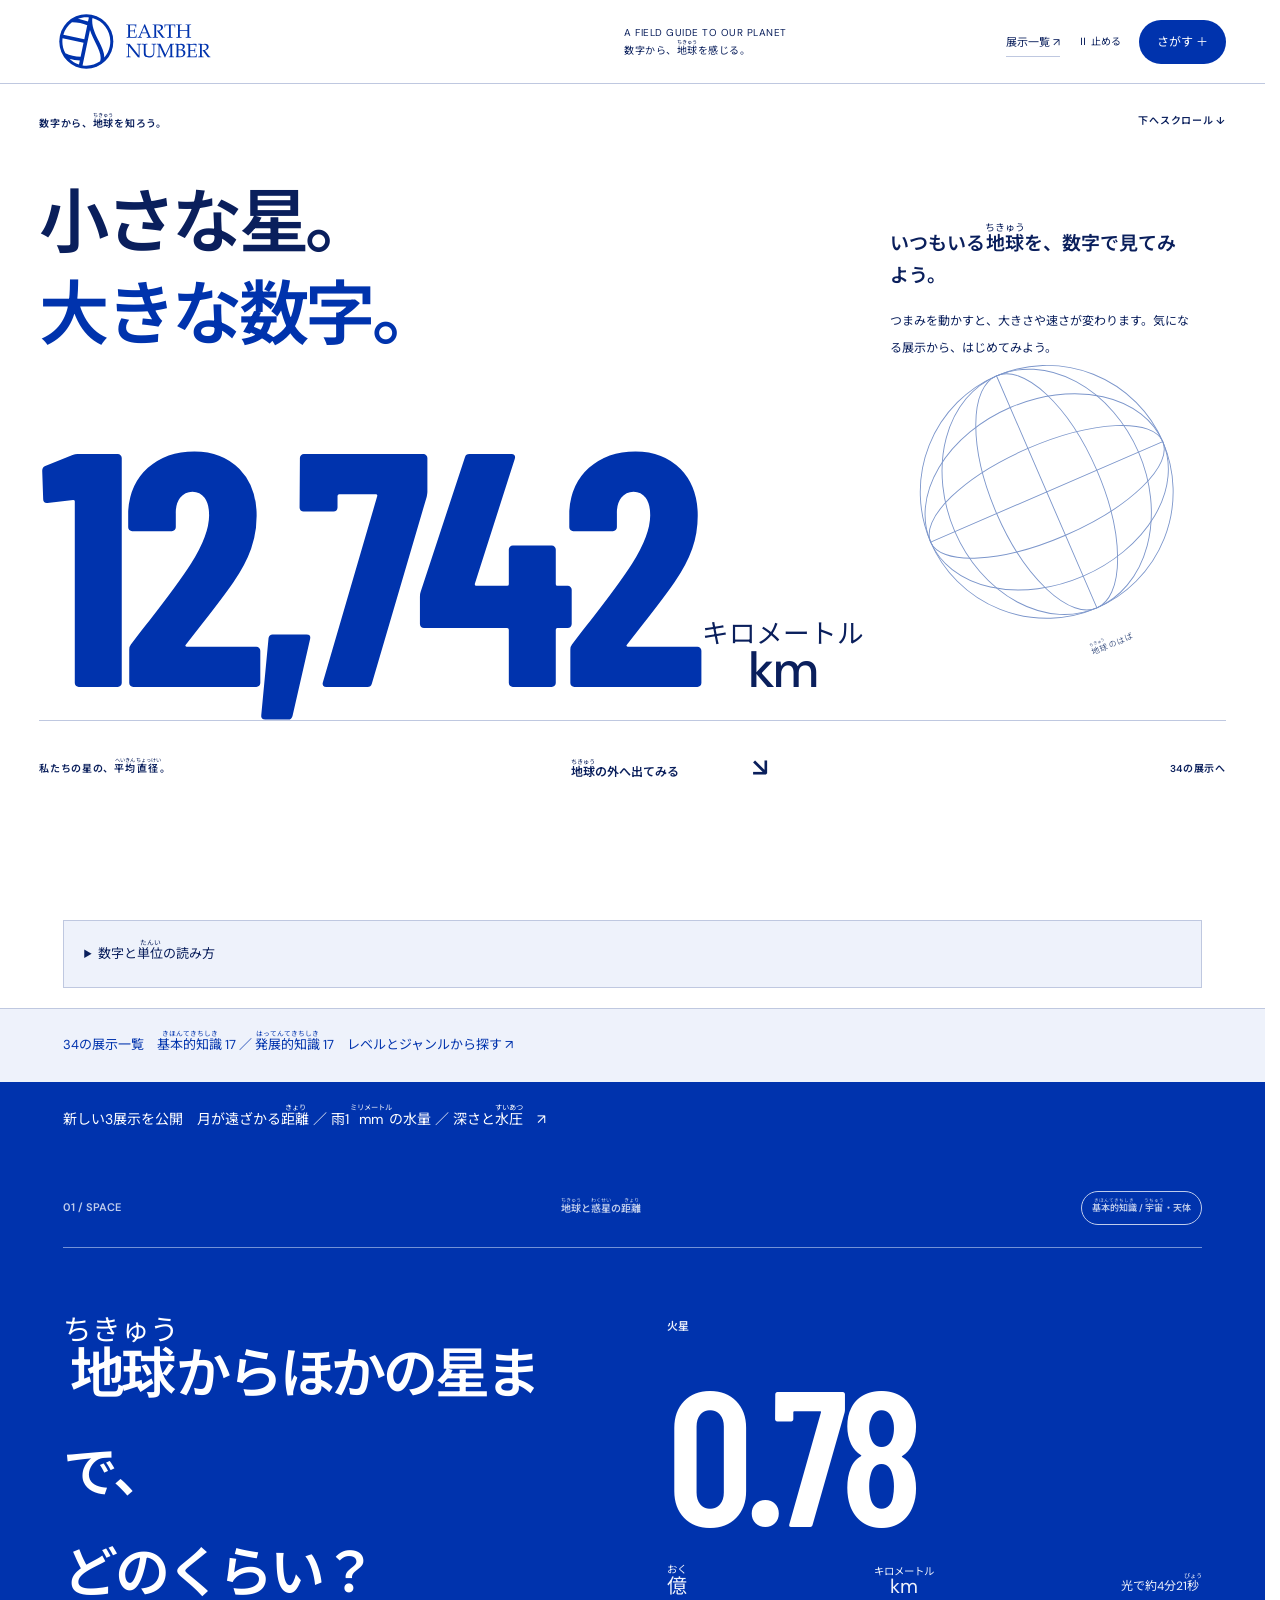
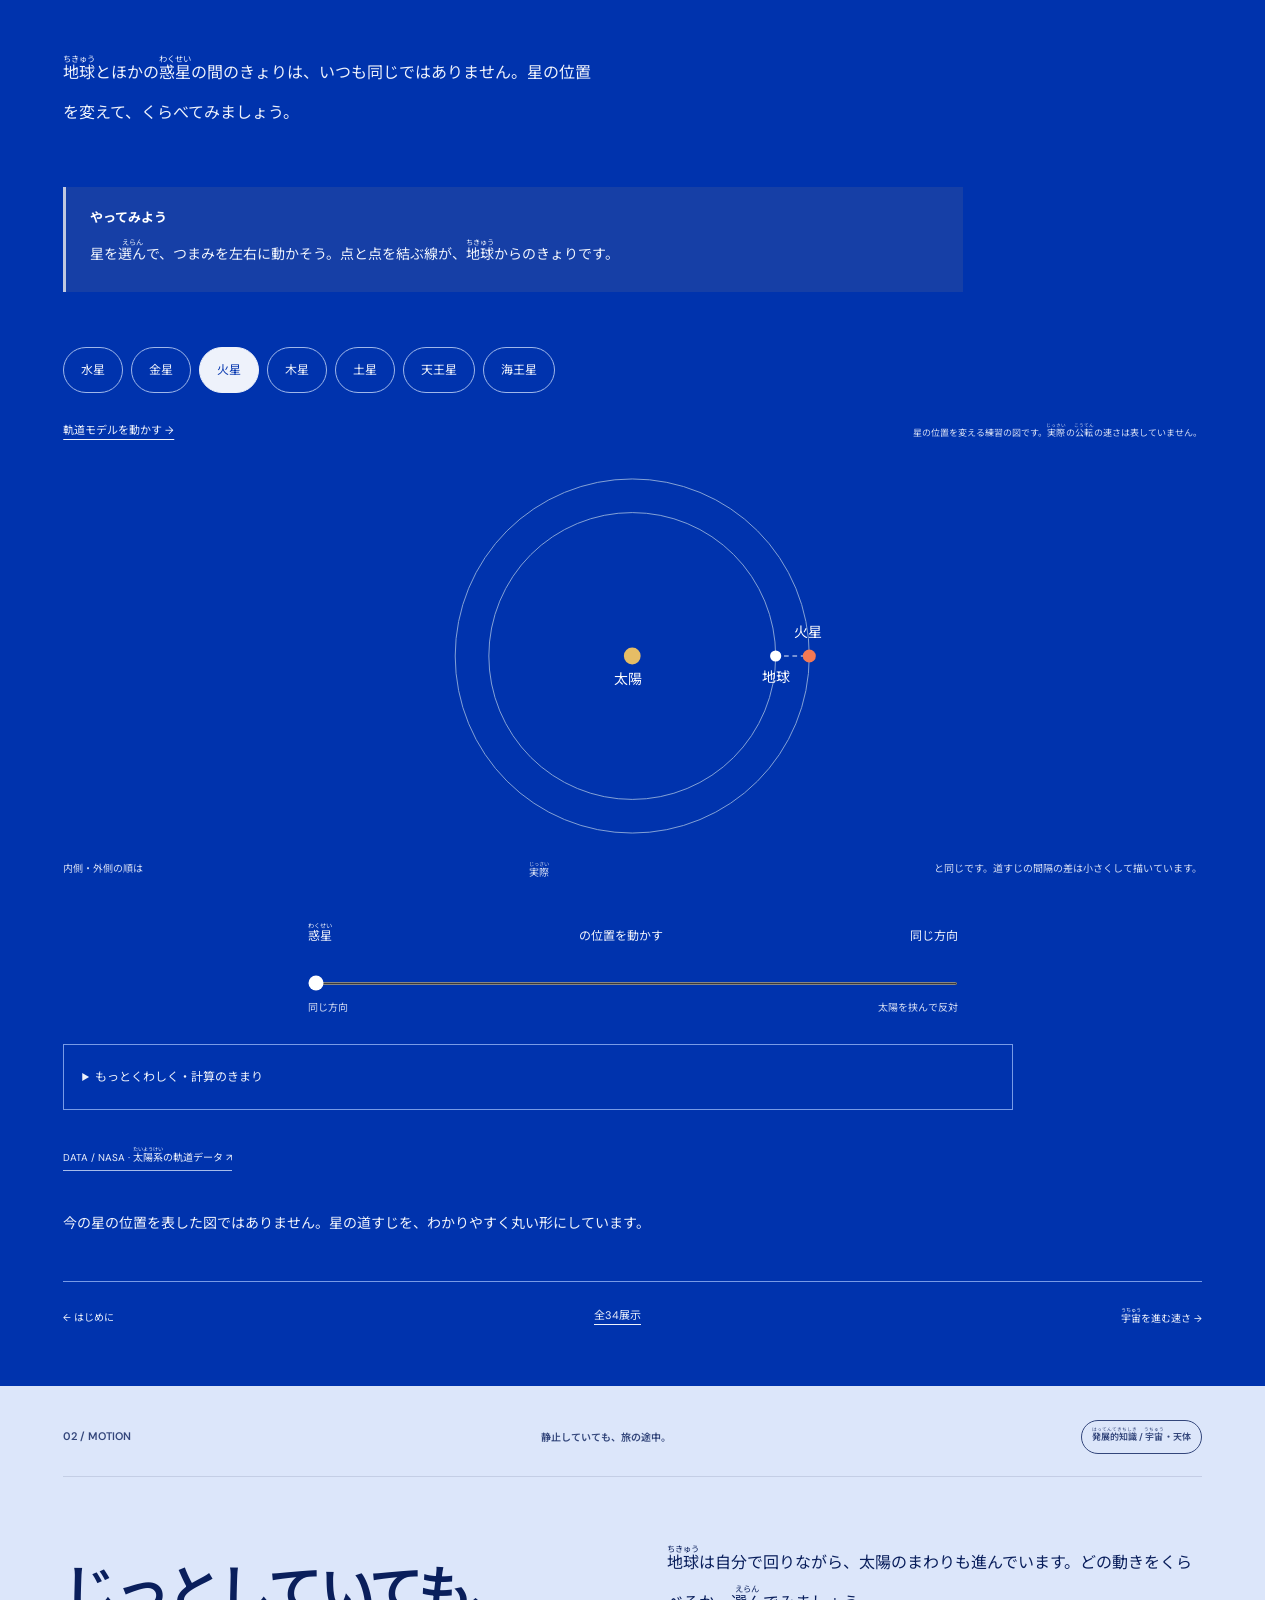
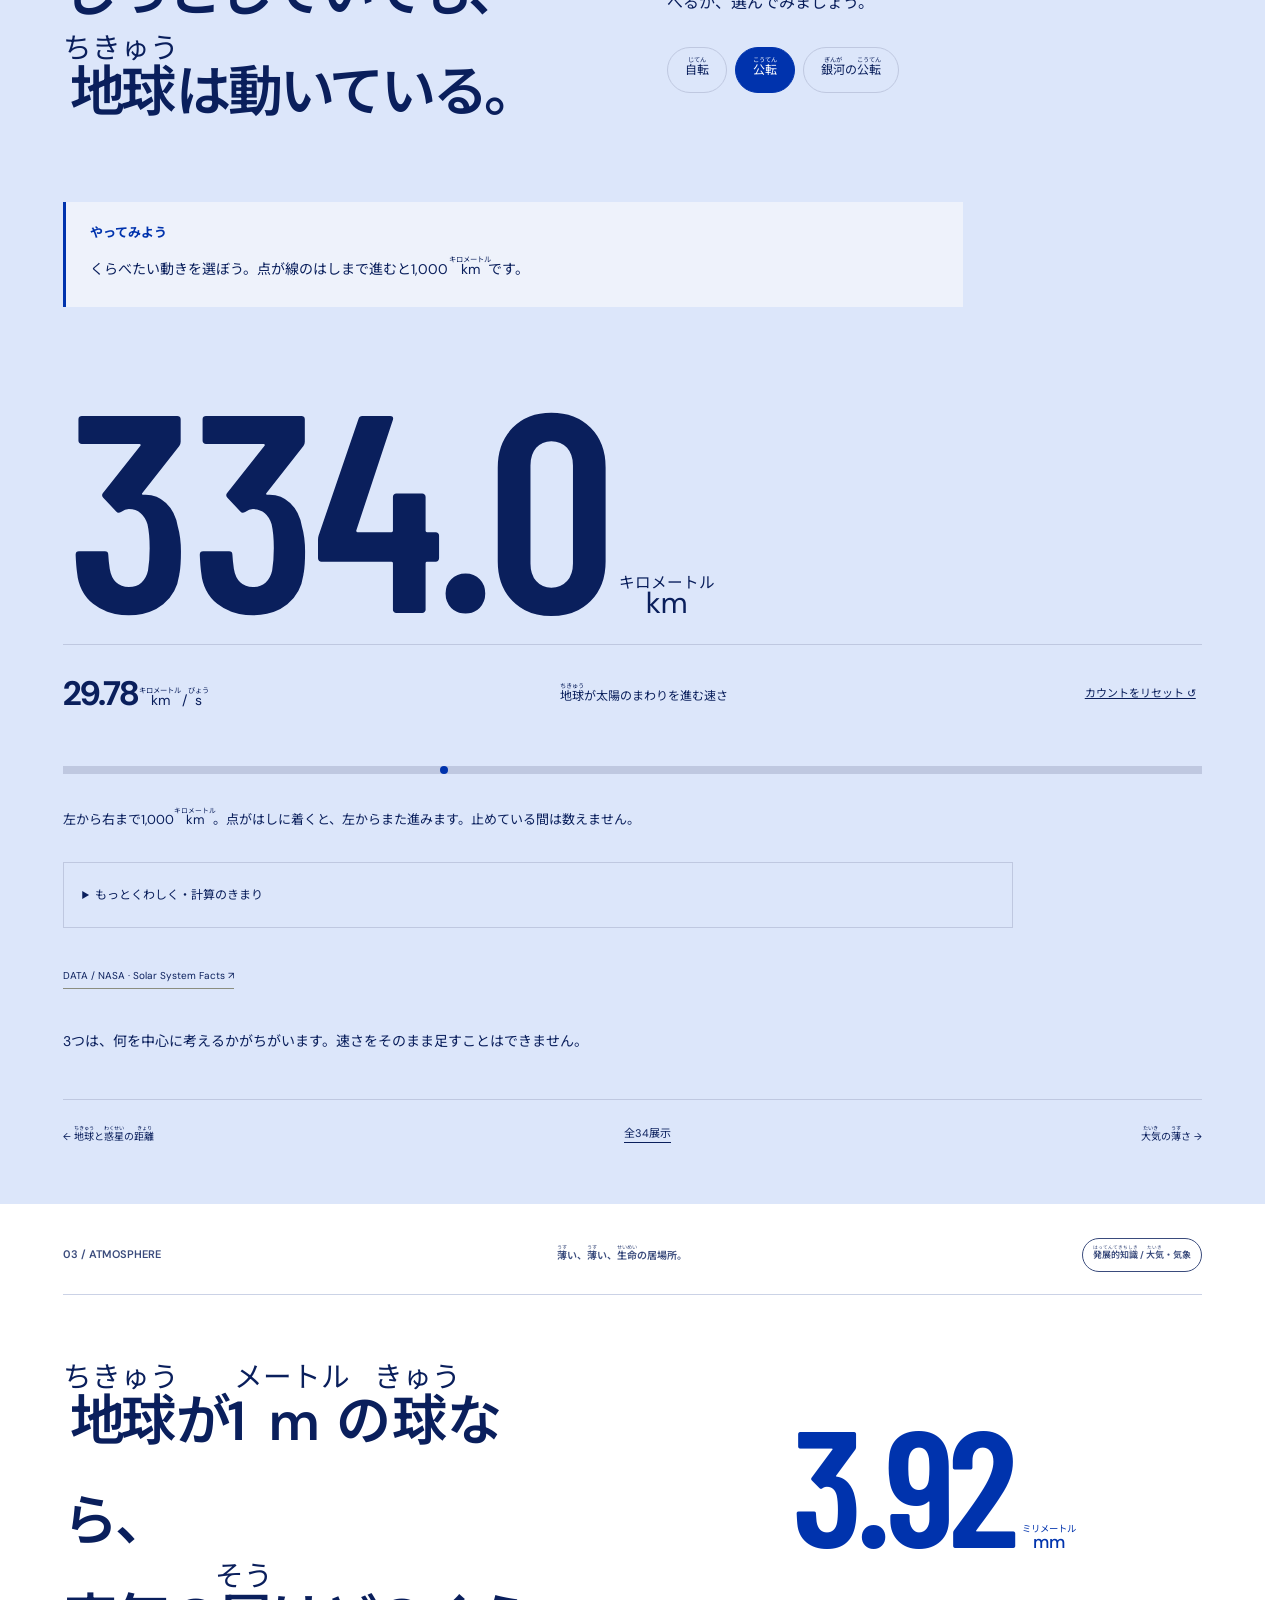
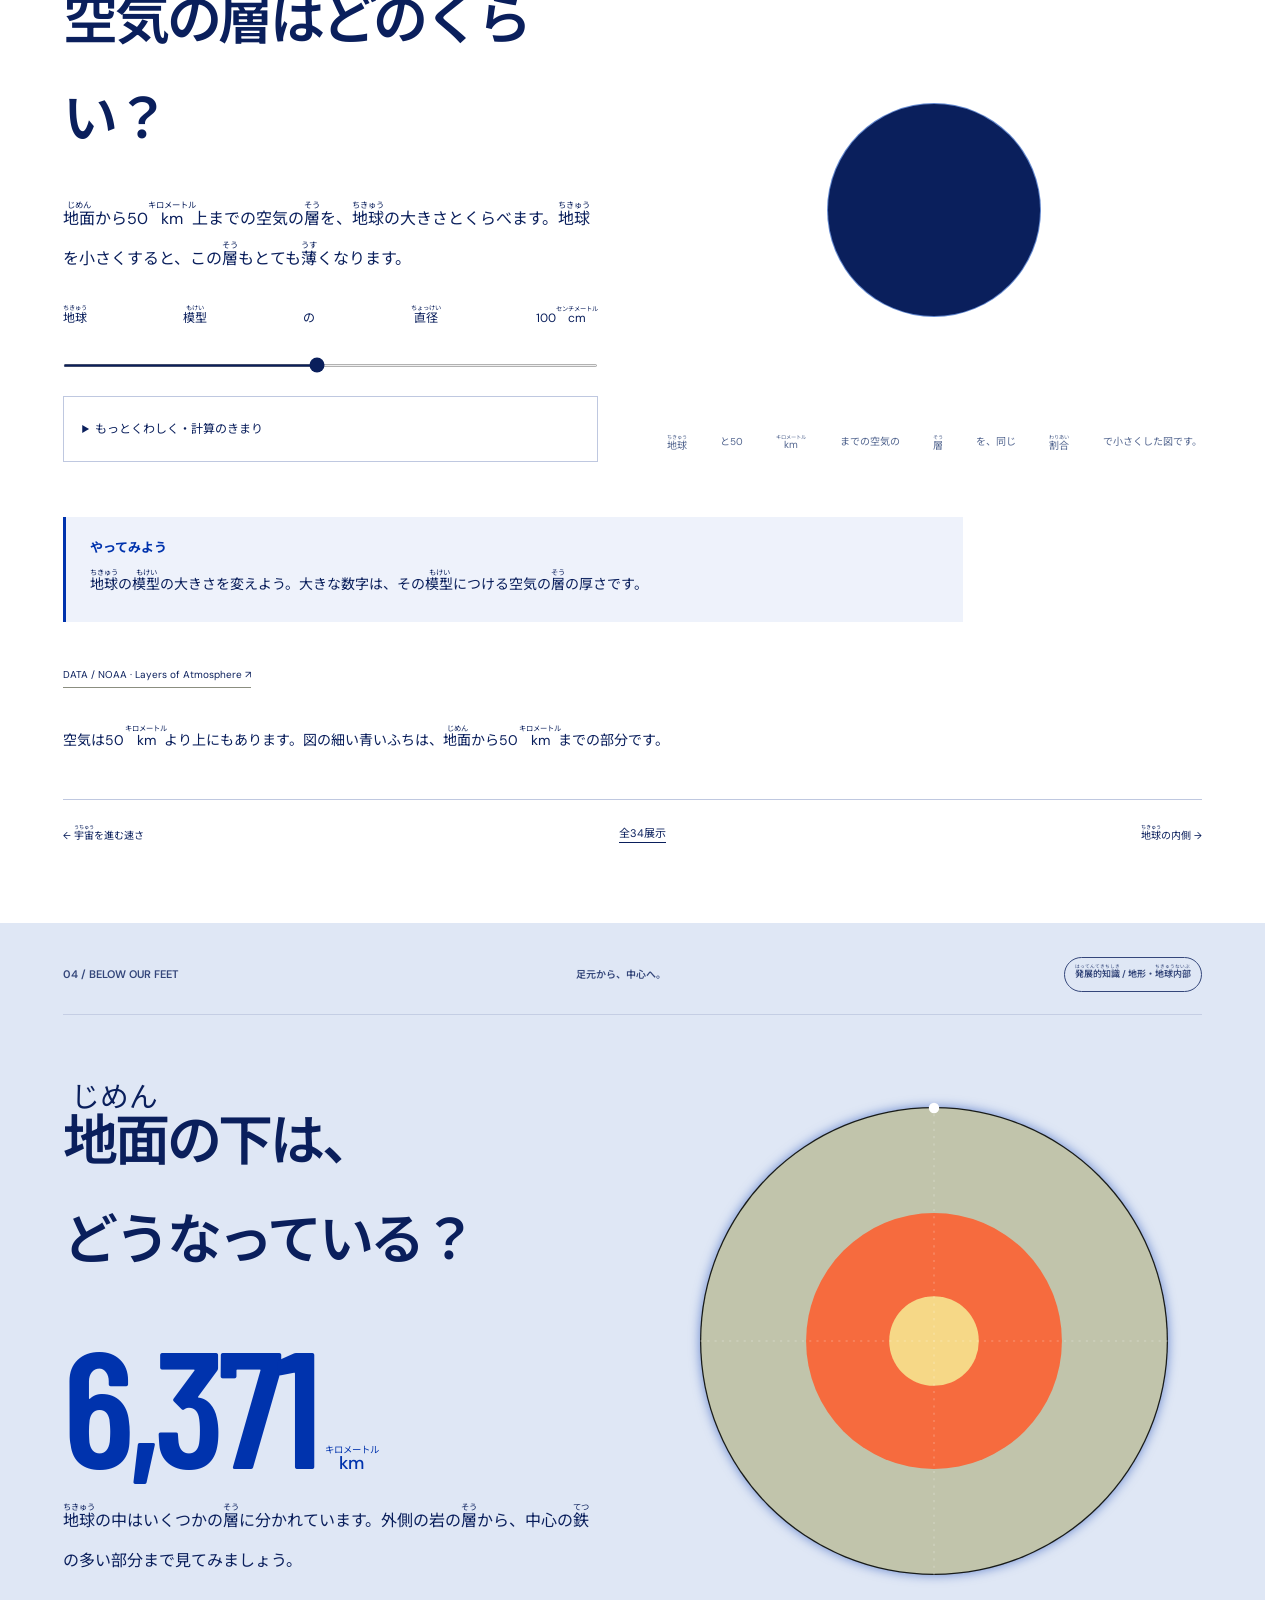
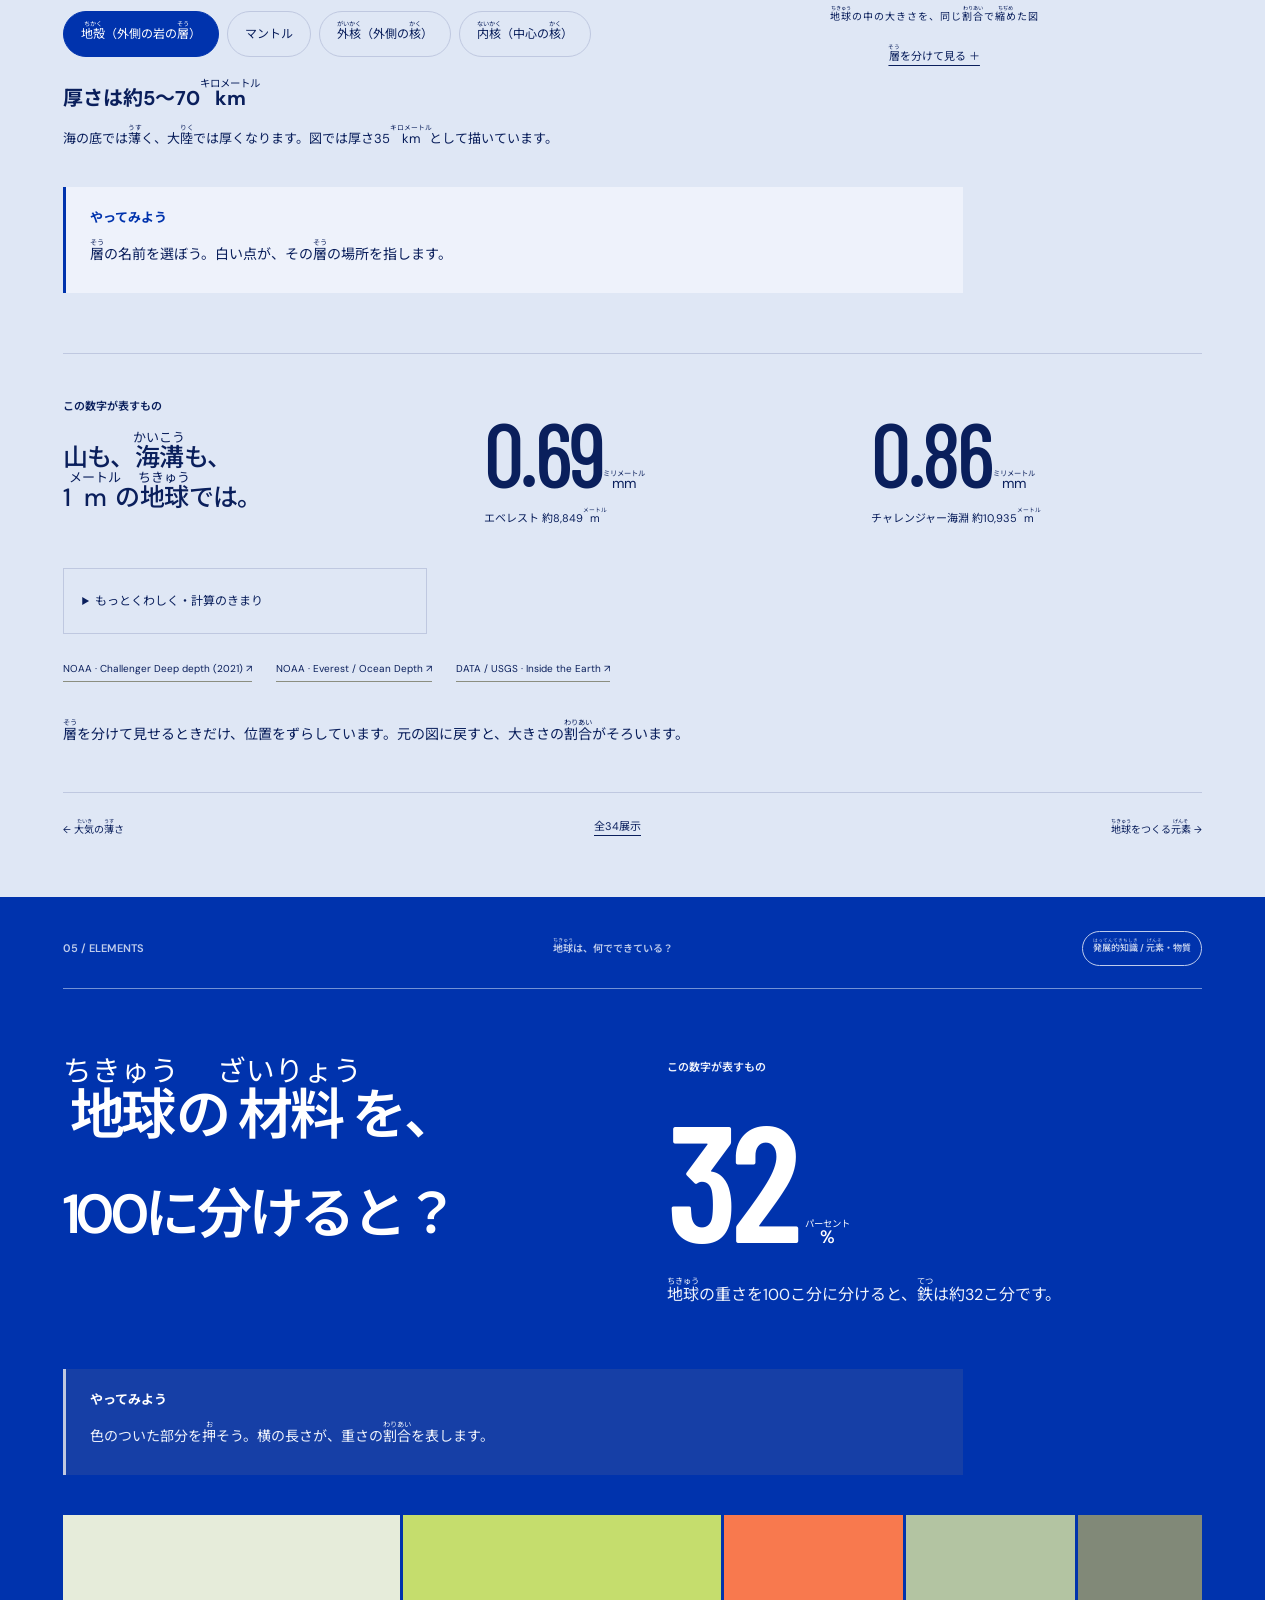
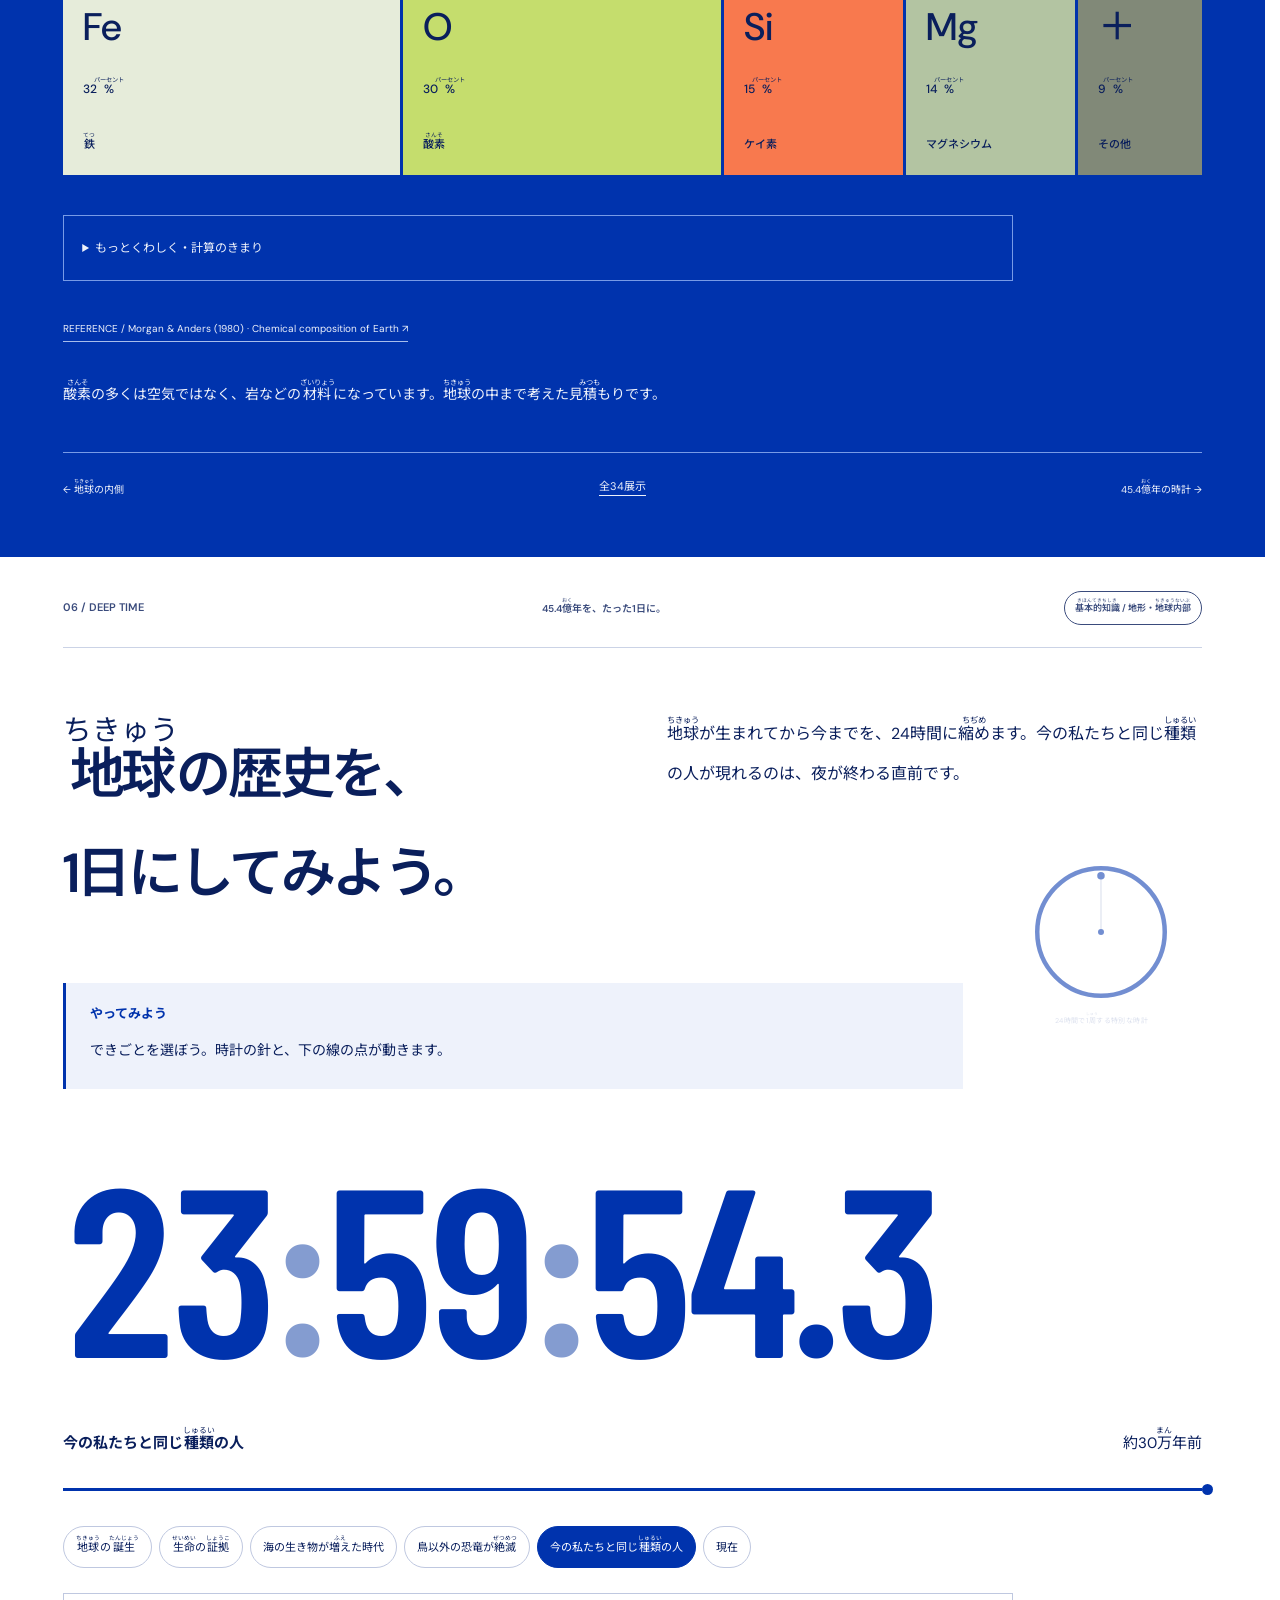
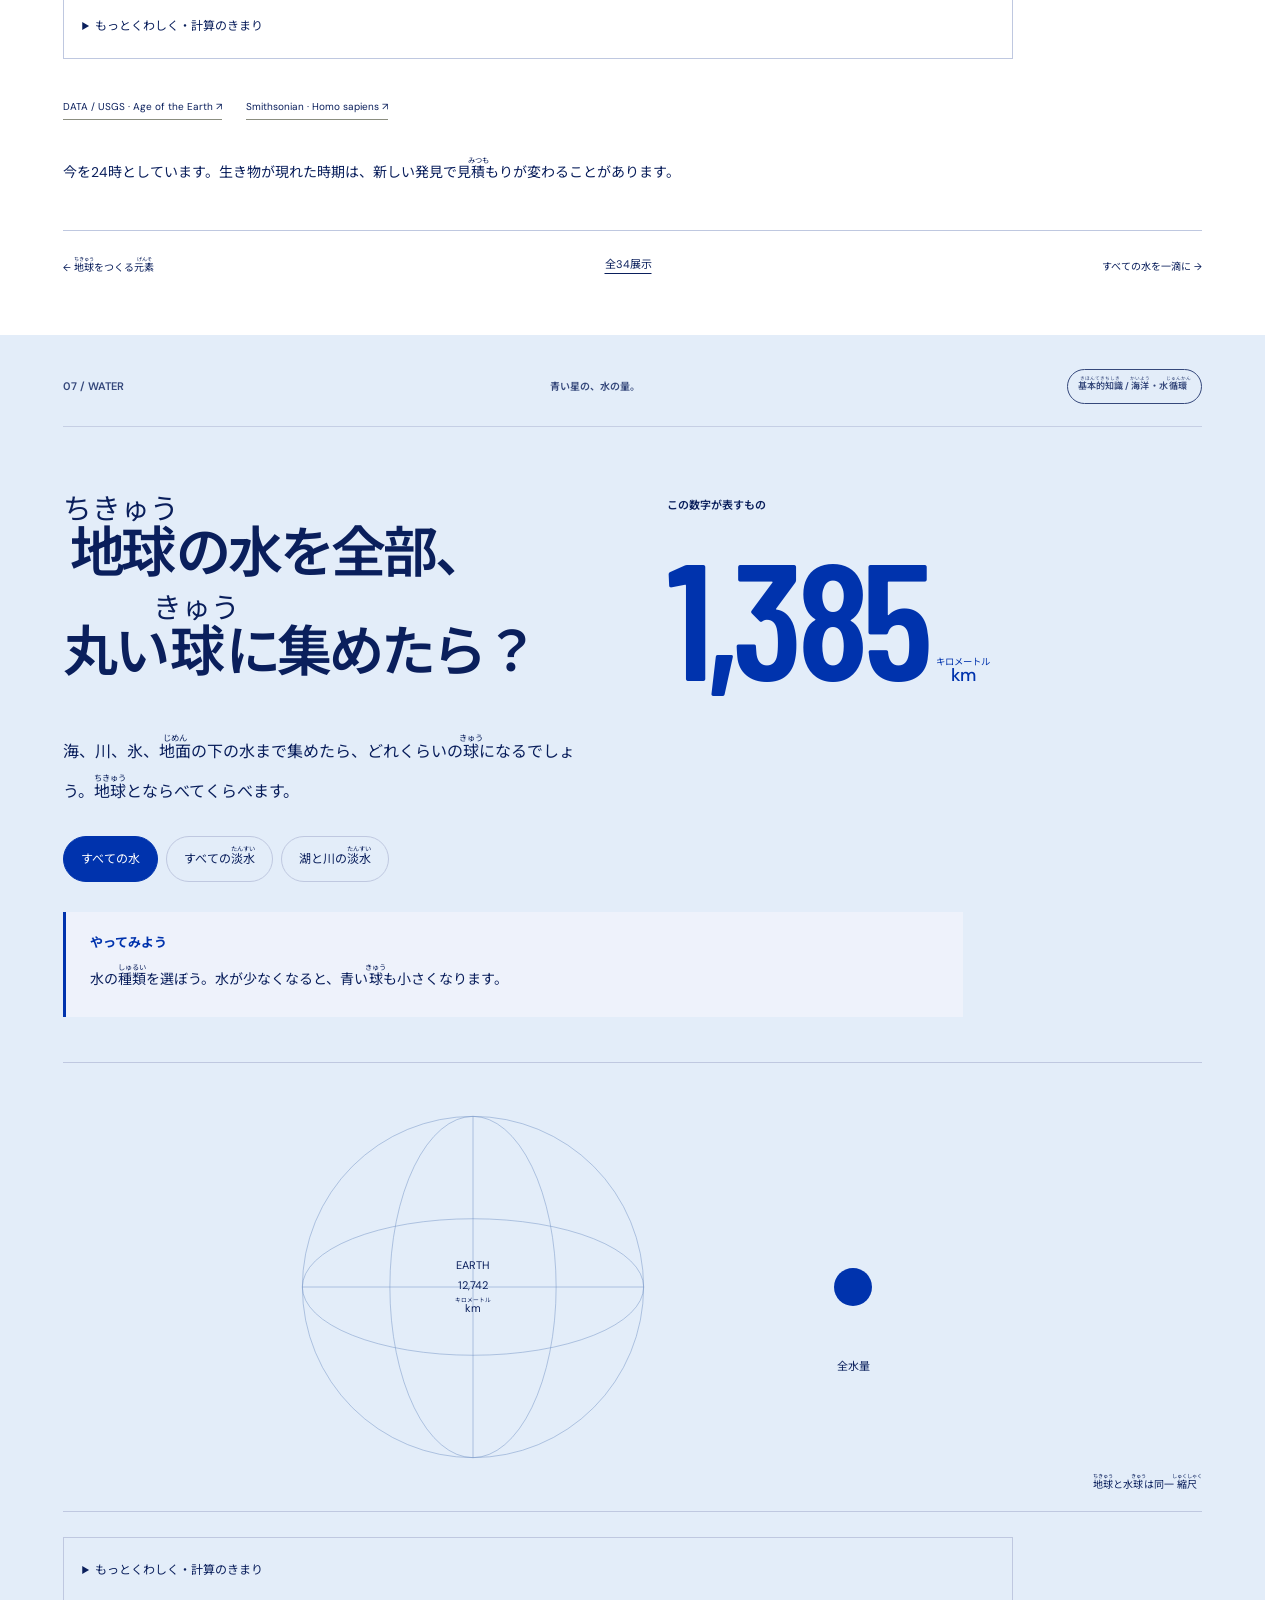
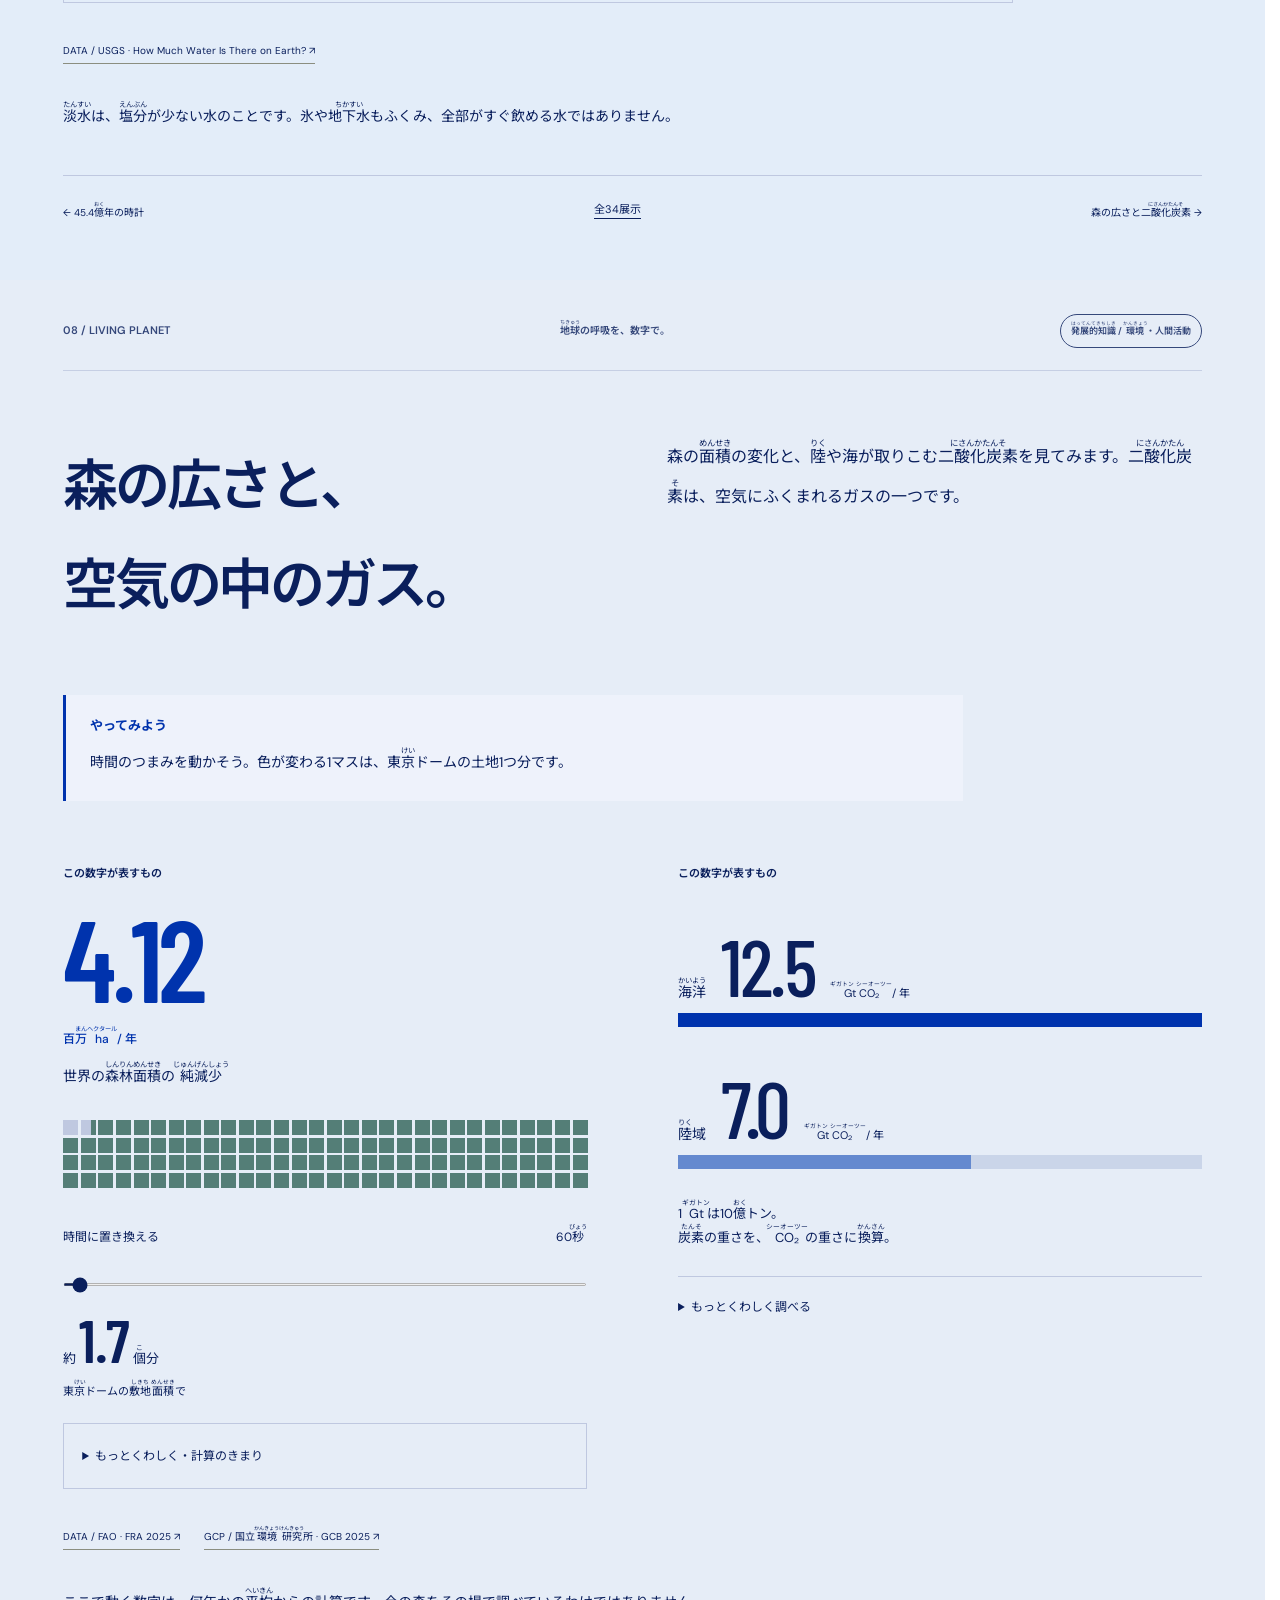
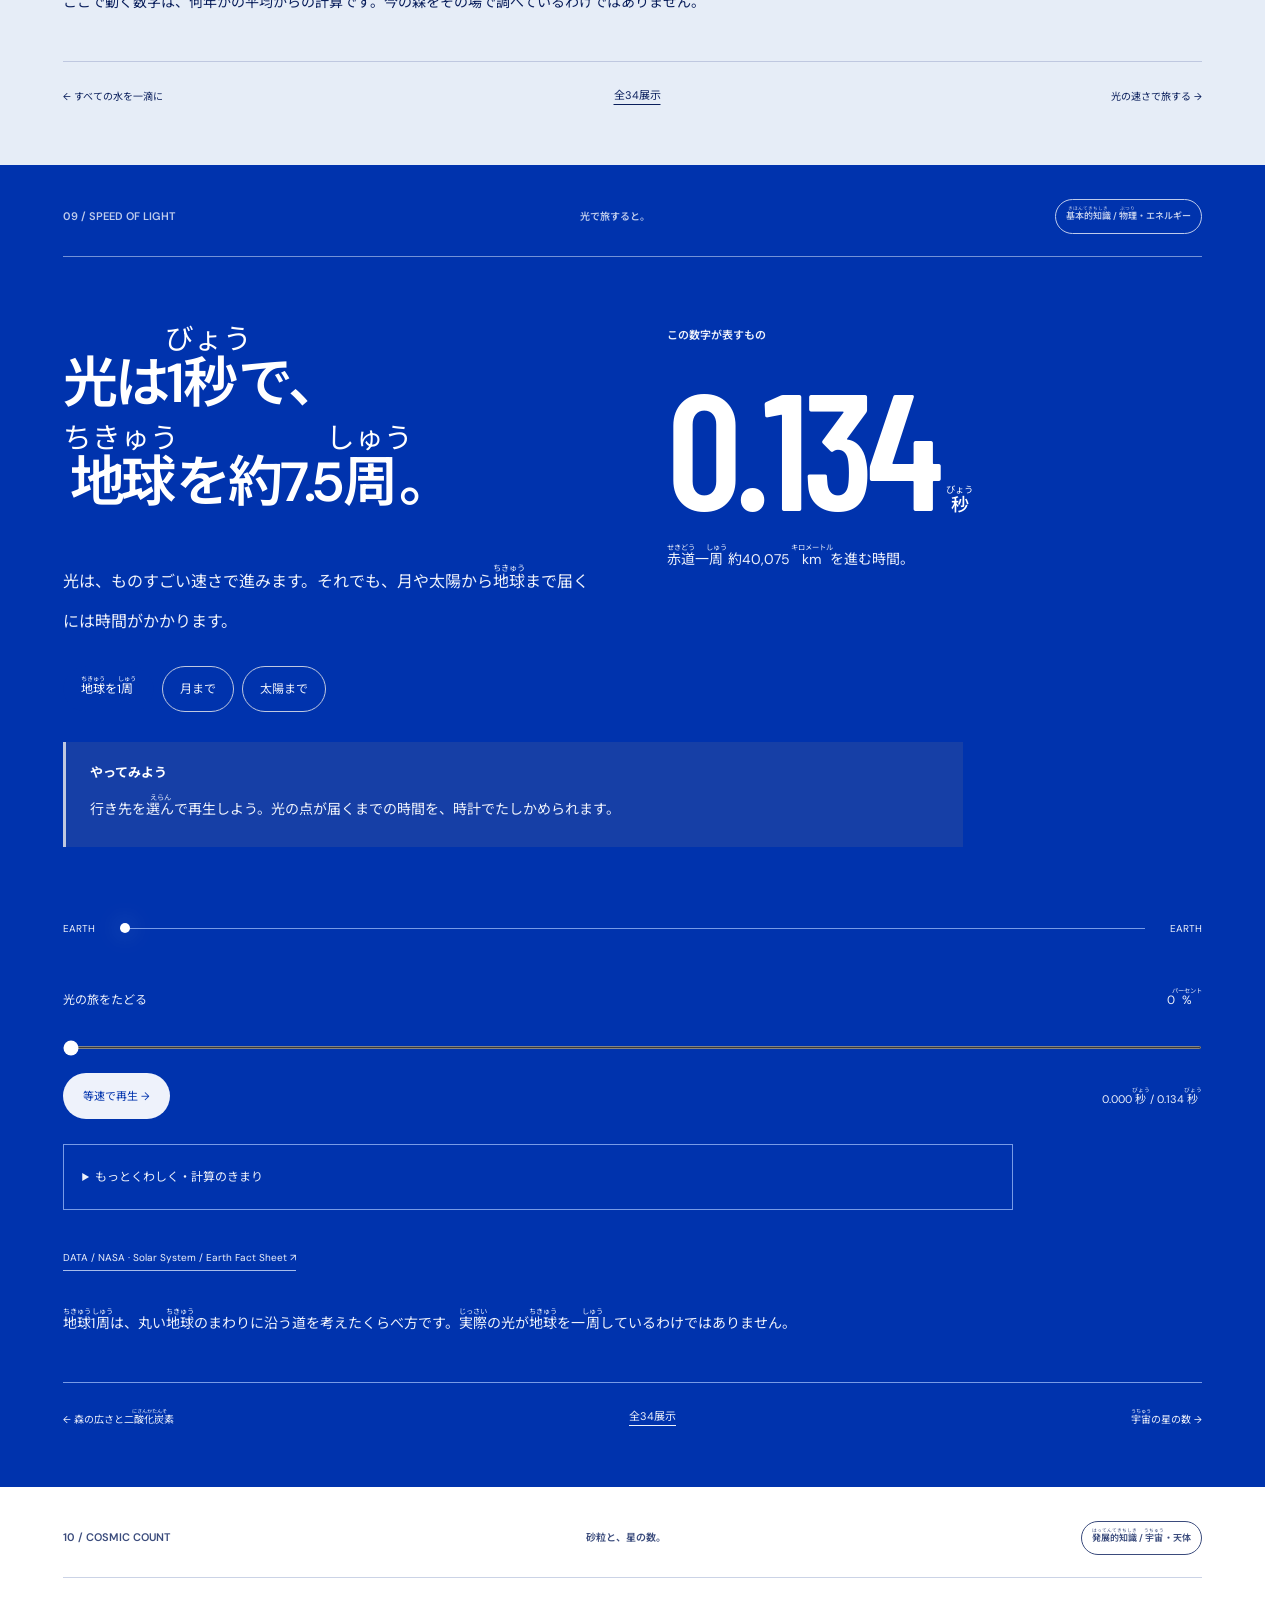
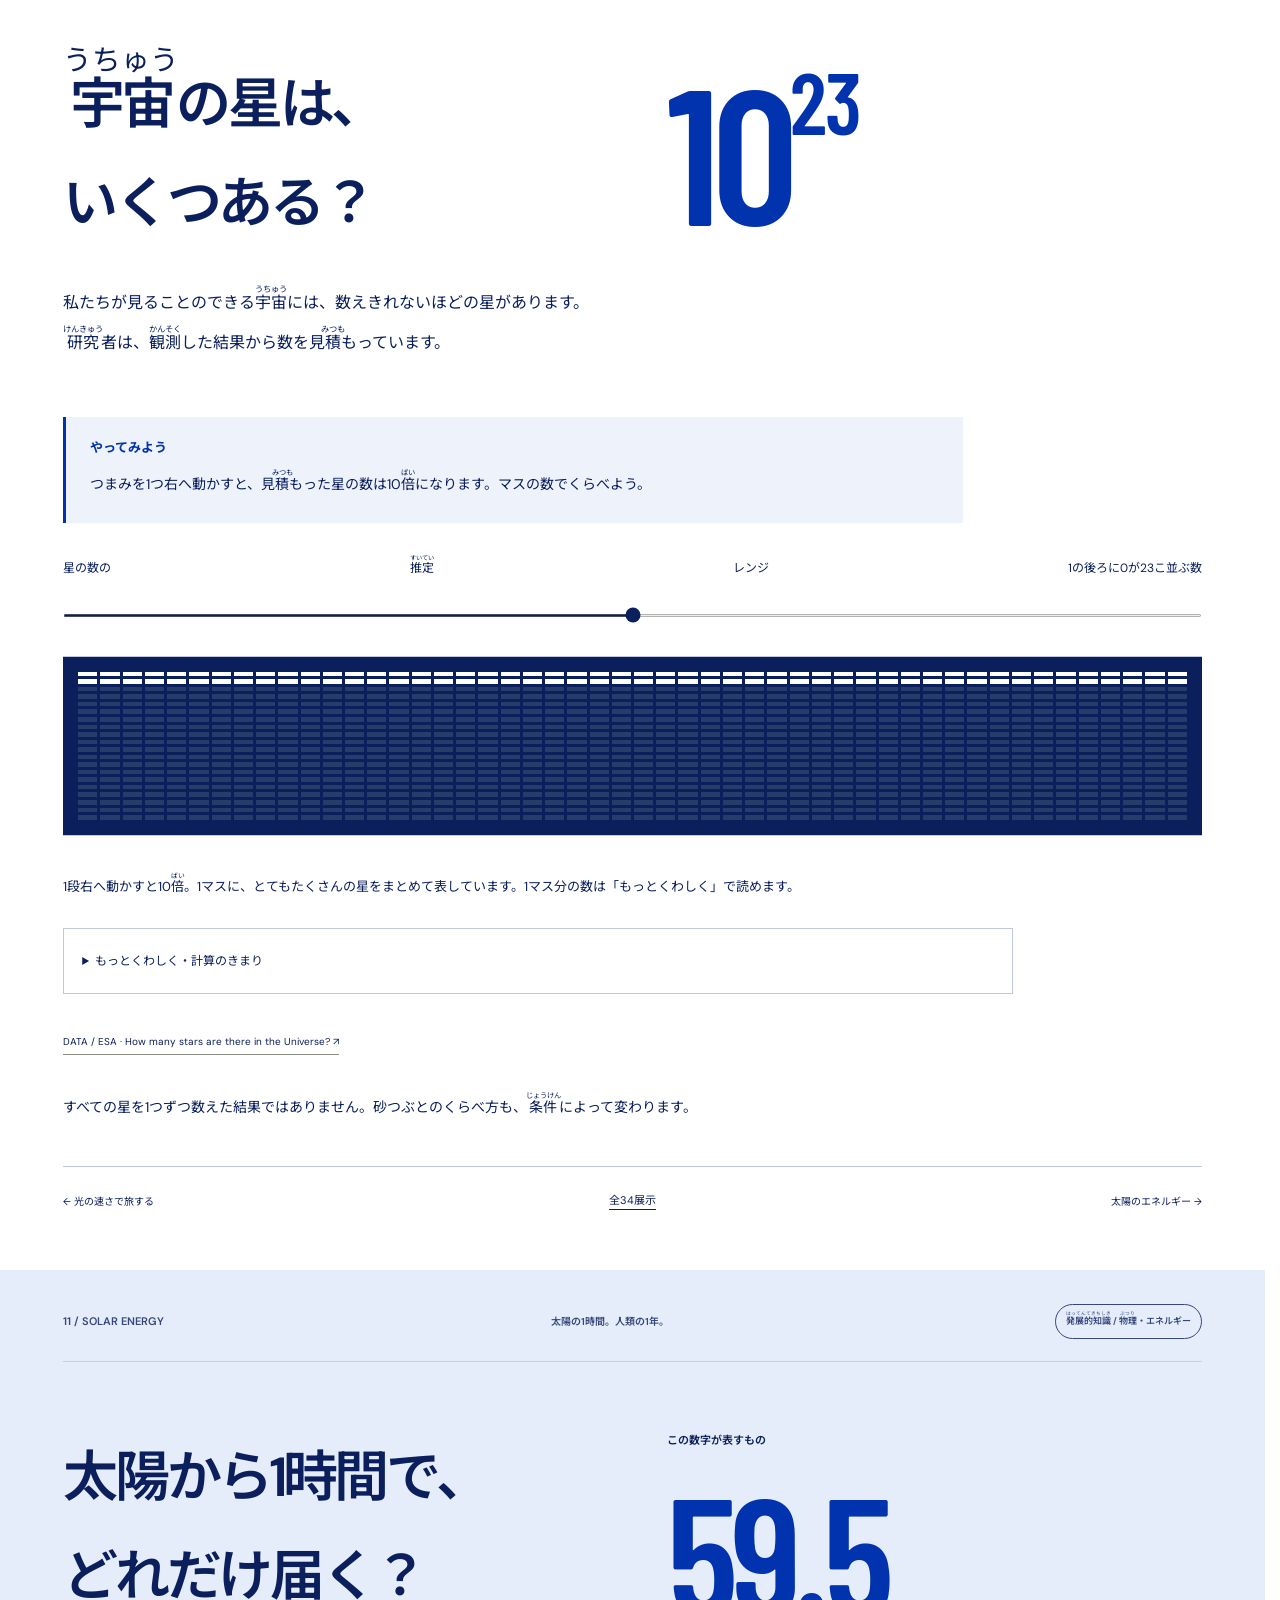
==== commit 013d6f9e: "Apply approved Earth Number EN08 L03 C brand system" ====
--- a/index.html
+++ b/index.html
@@ -1,14 +1,16 @@
 <!DOCTYPE html>
 
-<html lang="ja"><head><meta charset="utf-8"/><meta content="width=device-width,initial-scale=1" name="viewport"/><meta content="#0033AD" name="theme-color"/><title>Earth Number｜地球の数字を動かして体感する34の展示</title><meta content="地球の直径12,742km、45.4億年、鉄の質量。宇宙・大気・海・生命の34テーマを、動く図形と大きな数字で体感。NASA・USGSなどの出典と推定条件を掲載。" name="description"/><meta content="Earth Number｜地球の数字を動かして体感する34の展示" property="og:title"/><meta content="地球の直径12,742km、45.4億年、鉄の質量。宇宙・大気・海・生命の34テーマを、動く図形と大きな数字で体感。NASA・USGSなどの出典と推定条件を掲載。" property="og:description"/><meta content="website" property="og:type"/><link href="style.css?v=20261024-2" rel="stylesheet"/><link href="https://djnaoyaman.github.io/earthnumber/" rel="canonical"/><meta content="https://djnaoyaman.github.io/earthnumber/" property="og:url"/><meta content="https://djnaoyaman.github.io/earthnumber/assets/og-earth-number.png" property="og:image"/><meta content="1200" property="og:image:width"/><meta content="630" property="og:image:height"/><meta content="summary_large_image" name="twitter:card"/><meta content="宮崎直哉" name="author"/><meta content="index,follow,max-image-preview:large,max-snippet:-1,max-video-preview:-1" name="robots"/><meta content="light" name="color-scheme"/><meta content="strict-origin-when-cross-origin" name="referrer"/><meta content="Earth Number" name="application-name"/><meta content="Earth Number" name="apple-mobile-web-app-title"/><meta content="telephone=no" name="format-detection"/><meta content="Earth Number" property="og:site_name"/><meta content="ja_JP" property="og:locale"/><meta content="https://djnaoyaman.github.io/earthnumber/assets/og-earth-number.png" property="og:image:secure_url"/><meta content="image/png" property="og:image:type"/><meta content="青い大きな数字12,742とEarth Numberのロゴ。地球の平均直径を表すビジュアル。" property="og:image:alt"/><meta content="Earth Number｜地球の数字を動かして体感する34の展示" name="twitter:title"/><meta content="地球の直径12,742km、45.4億年、鉄の質量。宇宙・大気・海・生命の34テーマを、動く図形と大きな数字で体感。NASA・USGSなどの出典と推定条件を掲載。" name="twitter:description"/><meta content="https://djnaoyaman.github.io/earthnumber/assets/og-earth-number.png" name="twitter:image"/><meta content="Earth Number — 地球の平均直径12,742kmを大きな青い数字で表示" name="twitter:image:alt"/><link href="favicon.ico" rel="icon" sizes="any"/><link href="icon.svg" rel="icon" type="image/svg+xml"/><link href="assets/icon-32.png" rel="icon" sizes="32x32" type="image/png"/><link href="assets/icon-16.png" rel="icon" sizes="16x16" type="image/png"/><link href="assets/icon-180.png" rel="apple-touch-icon" sizes="180x180"/><link href="assets/icon-167.png" rel="apple-touch-icon" sizes="167x167"/><link href="assets/icon-152.png" rel="apple-touch-icon" sizes="152x152"/><link href="site.webmanifest" rel="manifest"/><script type="application/ld+json">{"@context":"https://schema.org","@graph":[{"@type":"WebSite","@id":"https://djnaoyaman.github.io/earthnumber/#website","url":"https://djnaoyaman.github.io/earthnumber/","name":"Earth Number","alternateName":"アースナンバー","inLanguage":"ja","description":"自然科学の数字を動かして体感する地球のインタラクティブ・アトラス。","creator":{"@id":"https://djnaoyaman.github.io/earthnumber/author.html#person"}},{"@type":"Person","@id":"https://djnaoyaman.github.io/earthnumber/author.html#person","name":"宮崎直哉","alternateName":["MIYAZAKI Naoya","DJ Naoyaman"],"url":"https://djnaoyaman.github.io/earthnumber/author.html","sameAs":["https://github.com/djnaoyaman"]},{"@type":"CollectionPage","@id":"https://djnaoyaman.github.io/earthnumber/#page","url":"https://djnaoyaman.github.io/earthnumber/","name":"Earth Number｜地球の数字を動かして体感する34の展示","description":"地球の直径12,742km、45.4億年、鉄の質量。宇宙・大気・海・生命の34テーマを、動く図形と大きな数字で体感。NASA・USGSなどの出典と推定条件を掲載。","inLanguage":"ja","isPartOf":{"@id":"https://djnaoyaman.github.io/earthnumber/#website"},"dateModified":"2026-10-24","mainEntity":{"@type":"ItemList","numberOfItems":34,"itemListElement":[{"@type":"ListItem","position":1,"item":{"@type":"LearningResource","@id":"https://djnaoyaman.github.io/earthnumber/#distance","url":"https://djnaoyaman.github.io/earthnumber/#distance","name":"地球からほかの星まで、どのくらい？","description":"地球とほかの惑星の間のきょりは、いつも同じではありません。星の位置を変えて、くらべてみましょう。","inLanguage":"ja","learningResourceType":"Interactive visualization","educationalUse":"Exploration","isAccessibleForFree":true,"dateModified":"2026-10-24"}},{"@type":"ListItem","position":2,"item":{"@type":"LearningResource","@id":"https://djnaoyaman.github.io/earthnumber/#motion","url":"https://djnaoyaman.github.io/earthnumber/#motion","name":"じっとしていても、地球は動いている。","description":"地球は自分で回りながら、太陽のまわりも進んでいます。どの動きをくらべるか、選んでみましょう。","inLanguage":"ja","learningResourceType":"Interactive visualization","educationalUse":"Exploration","isAccessibleForFree":true,"dateModified":"2026-10-24"}},{"@type":"ListItem","position":3,"item":{"@type":"LearningResource","@id":"https://djnaoyaman.github.io/earthnumber/#atmosphere","url":"https://djnaoyaman.github.io/earthnumber/#atmosphere","name":"地球が1 mの球なら、空気の層はどのくらい？","description":"地面から50 km上までの空気の層を、地球の大きさとくらべます。地球を小さくすると、この層もとても薄くなります。","inLanguage":"ja","learningResourceType":"Interactive visualization","educationalUse":"Exploration","isAccessibleForFree":true,"dateModified":"2026-10-24"}},{"@type":"ListItem","position":4,"item":{"@type":"LearningResource","@id":"https://djnaoyaman.github.io/earthnumber/#inside","url":"https://djnaoyaman.github.io/earthnumber/#inside","name":"地面の下は、どうなっている？","description":"地球の中はいくつかの層に分かれています。外側の岩の層から、中心の鉄の多い部分まで見てみましょう。","inLanguage":"ja","learningResourceType":"Interactive visualization","educationalUse":"Exploration","isAccessibleForFree":true,"dateModified":"2026-10-24"}},{"@type":"ListItem","position":5,"item":{"@type":"LearningResource","@id":"https://djnaoyaman.github.io/earthnumber/#elements","url":"https://djnaoyaman.github.io/earthnumber/#elements","name":"地球の材料を、100に分けると？","description":"地球をつくる材料を、重さでくらべます。鉄と酸素を合わせると、全体の半分より多くなります。","inLanguage":"ja","learningResourceType":"Interactive visualization","educationalUse":"Exploration","isAccessibleForFree":true,"dateModified":"2026-10-24"}},{"@type":"ListItem","position":6,"item":{"@type":"LearningResource","@id":"https://djnaoyaman.github.io/earthnumber/#time","url":"https://djnaoyaman.github.io/earthnumber/#time","name":"地球の歴史を、1日にしてみよう。","description":"地球が生まれてから今までを、24時間に縮めます。今の私たちと同じ種類の人が現れるのは、夜が終わる直前です。","inLanguage":"ja","learningResourceType":"Interactive visualization","educationalUse":"Exploration","isAccessibleForFree":true,"dateModified":"2026-10-24"}},{"@type":"ListItem","position":7,"item":{"@type":"LearningResource","@id":"https://djnaoyaman.github.io/earthnumber/#water","url":"https://djnaoyaman.github.io/earthnumber/#water","name":"地球の水を全部、丸い球に集めたら？","description":"海、川、氷、地面の下の水まで集めたら、どれくらいの球になるでしょう。地球とならべてくらべます。","inLanguage":"ja","learningResourceType":"Interactive visualization","educationalUse":"Exploration","isAccessibleForFree":true,"dateModified":"2026-10-24"}},{"@type":"ListItem","position":8,"item":{"@type":"LearningResource","@id":"https://djnaoyaman.github.io/earthnumber/#cycles","url":"https://djnaoyaman.github.io/earthnumber/#cycles","name":"森の広さと、空気の中のガス。","description":"森の面積の変化と、陸や海が取りこむ二酸化炭素を見てみます。二酸化炭素は、空気にふくまれるガスの一つです。","inLanguage":"ja","learningResourceType":"Interactive visualization","educationalUse":"Exploration","isAccessibleForFree":true,"dateModified":"2026-10-24"}},{"@type":"ListItem","position":9,"item":{"@type":"LearningResource","@id":"https://djnaoyaman.github.io/earthnumber/#light","url":"https://djnaoyaman.github.io/earthnumber/#light","name":"光は1秒で、地球を約7.5周。","description":"光は、ものすごい速さで進みます。それでも、月や太陽から地球まで届くには時間がかかります。","inLanguage":"ja","learningResourceType":"Interactive visualization","educationalUse":"Exploration","isAccessibleForFree":true,"dateModified":"2026-10-24"}},{"@type":"ListItem","position":10,"item":{"@type":"LearningResource","@id":"https://djnaoyaman.github.io/earthnumber/#stars","url":"https://djnaoyaman.github.io/earthnumber/#stars","name":"宇宙の星は、いくつある？","description":"私たちが見ることのできる宇宙には、数えきれないほどの星があります。研究者は、観測した結果から数を見積もっています。","inLanguage":"ja","learningResourceType":"Interactive visualization","educationalUse":"Exploration","isAccessibleForFree":true,"dateModified":"2026-10-24"}},{"@type":"ListItem","position":11,"item":{"@type":"LearningResource","@id":"https://djnaoyaman.github.io/earthnumber/#solar","url":"https://djnaoyaman.github.io/earthnumber/#solar","name":"太陽から1時間で、どれだけ届く？","description":"地球には太陽から光のエネルギーが届きます。その量を、人間が1年に使ったエネルギーとくらべます。","inLanguage":"ja","learningResourceType":"Interactive visualization","educationalUse":"Exploration","isAccessibleForFree":true,"dateModified":"2026-10-24"}},{"@type":"ListItem","position":12,"item":{"@type":"LearningResource","@id":"https://djnaoyaman.github.io/earthnumber/#lightning","url":"https://djnaoyaman.github.io/earthnumber/#lightning","name":"世界では1秒に、約44回の雷。","description":"雲の中で光る雷も、地面につながる雷もあります。世界で起きる回数の平均を、時間に合わせて数えます。","inLanguage":"ja","learningResourceType":"Interactive visualization","educationalUse":"Exploration","isAccessibleForFree":true,"dateModified":"2026-10-24"}},{"@type":"ListItem","position":13,"item":{"@type":"LearningResource","@id":"https://djnaoyaman.github.io/earthnumber/#quake","url":"https://djnaoyaman.github.io/earthnumber/#quake","name":"地震の数字が2ちがうと、エネルギーは約1,000倍。","description":"地震そのものの大きさを表す数字を、マグニチュードといいます。数字が少し変わるだけで、出るエネルギーは大きく変わります。","inLanguage":"ja","learningResourceType":"Interactive visualization","educationalUse":"Exploration","isAccessibleForFree":true,"dateModified":"2026-10-24"}},{"@type":"ListItem","position":14,"item":{"@type":"LearningResource","@id":"https://djnaoyaman.github.io/earthnumber/#airmass","url":"https://djnaoyaman.github.io/earthnumber/#airmass","name":"見えない空気にも、重さがある。","description":"空気は目に見えませんが、重さがあります。地球を包む空気を全部合わせると、とても大きな数字になります。","inLanguage":"ja","learningResourceType":"Interactive visualization","educationalUse":"Exploration","isAccessibleForFree":true,"dateModified":"2026-10-24"}},{"@type":"ListItem","position":15,"item":{"@type":"LearningResource","@id":"https://djnaoyaman.github.io/earthnumber/#dna","url":"https://djnaoyaman.github.io/earthnumber/#dna","name":"体の中のDNAを、長いひもにしたら？","description":"DNAは、生き物の体をつくる情報をもつ物質です。1つの細胞に入るDNAをのばして、たくさんつないだ長さを考えます。","inLanguage":"ja","learningResourceType":"Interactive visualization","educationalUse":"Exploration","isAccessibleForFree":true,"dateModified":"2026-10-24"}},{"@type":"ListItem","position":16,"item":{"@type":"LearningResource","@id":"https://djnaoyaman.github.io/earthnumber/#mammals","url":"https://djnaoyaman.github.io/earthnumber/#mammals","name":"人と家畜と野生の動物、重さでくらべると？","description":"人、牛やぶたなどの家畜、野生のほ乳類をくらべます。ほ乳類は、母乳で子を育てる仲間です。","inLanguage":"ja","learningResourceType":"Interactive visualization","educationalUse":"Exploration","isAccessibleForFree":true,"dateModified":"2026-10-24"}},{"@type":"ListItem","position":17,"item":{"@type":"LearningResource","@id":"https://djnaoyaman.github.io/earthnumber/#species","url":"https://djnaoyaman.github.io/earthnumber/#species","name":"まだ名前のついていない、生き物がたくさん。","description":"研究者は、まだ見つかっていない種類もふくめて、生き物の数を見積もっています。100マスに分けて、その割合を見てみましょう。","inLanguage":"ja","learningResourceType":"Interactive visualization","educationalUse":"Exploration","isAccessibleForFree":true,"dateModified":"2026-10-24"}},{"@type":"ListItem","position":18,"item":{"@type":"LearningResource","@id":"https://djnaoyaman.github.io/earthnumber/#humanmass","url":"https://djnaoyaman.github.io/earthnumber/#humanmass","name":"人がつくった物と、生き物の重さ。","description":"建物や道路など、人がつくった物を全部合わせた重さは、どれくらいでしょう。地球上の生き物の重さとくらべた研究があります。","inLanguage":"ja","learningResourceType":"Interactive visualization","educationalUse":"Exploration","isAccessibleForFree":true,"dateModified":"2026-10-24"}},{"@type":"ListItem","position":19,"item":{"@type":"LearningResource","@id":"https://djnaoyaman.github.io/earthnumber/#plastic","url":"https://djnaoyaman.github.io/earthnumber/#plastic","name":"1年分のプラスチックを、長いひもにしたら？","description":"世界で1年に使ったプラスチックを、すき間のないひもに作り直すと考えます。太さを変えると、長さはどう変わるでしょう。","inLanguage":"ja","learningResourceType":"Interactive visualization","educationalUse":"Exploration","isAccessibleForFree":true,"dateModified":"2026-10-24"}},{"@type":"ListItem","position":20,"item":{"@type":"LearningResource","@id":"https://djnaoyaman.github.io/earthnumber/#cloud","url":"https://djnaoyaman.github.io/earthnumber/#cloud","name":"ふわふわの雲にも、たくさんの水。","description":"雲は、とても小さな水のつぶなどが集まったものです。大きさを決めて、雲の中の水だけの重さを計算します。","inLanguage":"ja","learningResourceType":"Interactive visualization","educationalUse":"Exploration","isAccessibleForFree":true,"dateModified":"2026-10-24"}},{"@type":"ListItem","position":21,"item":{"@type":"LearningResource","@id":"https://djnaoyaman.github.io/earthnumber/#dust","url":"https://djnaoyaman.github.io/earthnumber/#dust","name":"宇宙から、小さなちりが地球に届いている。","description":"流れ星の材料になる小さなかけらなどが、毎日、地球へやってきます。その量を、経った時間でくらべます。","inLanguage":"ja","learningResourceType":"Interactive visualization","educationalUse":"Exploration","isAccessibleForFree":true,"dateModified":"2026-10-24"}},{"@type":"ListItem","position":22,"item":{"@type":"LearningResource","@id":"https://djnaoyaman.github.io/earthnumber/#rotation","url":"https://djnaoyaman.github.io/earthnumber/#rotation","name":"地球の1日は、少しずつ変わっている。","description":"地球の回り方は、長い時間で見ると変わっています。昔の日食の記録などから、1日の長さの変化を調べられます。","inLanguage":"ja","learningResourceType":"Interactive visualization","educationalUse":"Exploration","isAccessibleForFree":true,"dateModified":"2026-10-24"}},{"@type":"ListItem","position":23,"item":{"@type":"LearningResource","@id":"https://djnaoyaman.github.io/earthnumber/#seafloor","url":"https://djnaoyaman.github.io/earthnumber/#seafloor","name":"海の底の形は、どこまでわかった？","description":"船などを使って、海の底の高さや深さをくわしく測っています。調べ終わった面積の割合を見てみましょう。","inLanguage":"ja","learningResourceType":"Interactive visualization","educationalUse":"Exploration","isAccessibleForFree":true,"dateModified":"2026-10-24"}},{"@type":"ListItem","position":24,"item":{"@type":"LearningResource","@id":"https://djnaoyaman.github.io/earthnumber/#gold","url":"https://djnaoyaman.github.io/earthnumber/#gold","name":"1億トンの海水に、金が約1 g。","description":"海の水には、とても少ない量の金がとけています。大西洋などで調べた研究の例を見てみましょう。","inLanguage":"ja","learningResourceType":"Interactive visualization","educationalUse":"Exploration","isAccessibleForFree":true,"dateModified":"2026-10-24"}},{"@type":"ListItem","position":25,"item":{"@type":"LearningResource","@id":"https://djnaoyaman.github.io/earthnumber/#ridge","url":"https://djnaoyaman.github.io/earthnumber/#ridge","name":"海の底にも、長い山なみがある。","description":"海の底には、世界をつなぐように続く山なみがあります。その長さは、地球のまわりを1周するより長いのです。","inLanguage":"ja","learningResourceType":"Interactive visualization","educationalUse":"Exploration","isAccessibleForFree":true,"dateModified":"2026-10-24"}},{"@type":"ListItem","position":26,"item":{"@type":"LearningResource","@id":"https://djnaoyaman.github.io/earthnumber/#plates","url":"https://djnaoyaman.github.io/earthnumber/#plates","name":"地面の下の板は、ゆっくり動く。","description":"地球の表面には、プレートという大きな岩の板があります。1年に数cmほど動く速さを、長い時間で考えます。","inLanguage":"ja","learningResourceType":"Interactive visualization","educationalUse":"Exploration","isAccessibleForFree":true,"dateModified":"2026-10-24"}},{"@type":"ListItem","position":27,"item":{"@type":"LearningResource","@id":"https://djnaoyaman.github.io/earthnumber/#coreheat","url":"https://djnaoyaman.github.io/earthnumber/#coreheat","name":"地球の奥は、とても熱い。","description":"地球の中心に近い、鉄の多い部分の温度を調べた研究があります。太陽の表面と同じくらいの温度です。","inLanguage":"ja","learningResourceType":"Interactive visualization","educationalUse":"Exploration","isAccessibleForFree":true,"dateModified":"2026-10-24"}},{"@type":"ListItem","position":28,"item":{"@type":"LearningResource","@id":"https://djnaoyaman.github.io/earthnumber/#fungus","url":"https://djnaoyaman.github.io/earthnumber/#fungus","name":"地面の下で、つながるキノコ。","description":"キノコには、地面の下に細い糸のような部分を広げる仲間がいます。アメリカで見つかった、とても広い1つの個体の例です。","inLanguage":"ja","learningResourceType":"Interactive visualization","educationalUse":"Exploration","isAccessibleForFree":true,"dateModified":"2026-10-24"}},{"@type":"ListItem","position":29,"item":{"@type":"LearningResource","@id":"https://djnaoyaman.github.io/earthnumber/#ants","url":"https://djnaoyaman.github.io/earthnumber/#ants","name":"地球にはアリが、どのくらいいる？","description":"世界のアリの数を見積もると、約2京匹。人の数を決めて、1人あたり何匹になるか計算してみましょう。","inLanguage":"ja","learningResourceType":"Interactive visualization","educationalUse":"Exploration","isAccessibleForFree":true,"dateModified":"2026-10-24"}},{"@type":"ListItem","position":30,"item":{"@type":"LearningResource","@id":"https://djnaoyaman.github.io/earthnumber/#bacteria","url":"https://djnaoyaman.github.io/earthnumber/#bacteria","name":"体の中には、小さな細菌がいる。","description":"人の体には、たくさんの細胞があります。体の中などにいる細菌の数とくらべた研究を見てみましょう。","inLanguage":"ja","learningResourceType":"Interactive visualization","educationalUse":"Exploration","isAccessibleForFree":true,"dateModified":"2026-10-24"}},{"@type":"ListItem","position":31,"item":{"@type":"LearningResource","@id":"https://djnaoyaman.github.io/earthnumber/#minerals","url":"https://djnaoyaman.github.io/earthnumber/#minerals","name":"地球の材料に、鉄はどのくらい？","description":"地球の表面から中心までをふくめて考えます。材料の名前を選び、鉄やマグネシウムなどの割合をくらべましょう。","inLanguage":"ja","learningResourceType":"Interactive visualization","educationalUse":"Exploration","isAccessibleForFree":true,"dateModified":"2026-10-24"}},{"@type":"ListItem","position":32,"item":{"@type":"LearningResource","@id":"https://djnaoyaman.github.io/earthnumber/discoveries.html#moon-recession","url":"https://djnaoyaman.github.io/earthnumber/discoveries.html#moon-recession","name":"月が遠ざかる距離","description":"地球から月に光を送り、返ってくる時間を調べると、月までのきょりがわかります。その観測から、小さな変化が見つかりました。","inLanguage":"ja","learningResourceType":"Interactive visualization","educationalUse":"Exploration","isAccessibleForFree":true}},{"@type":"ListItem","position":33,"item":{"@type":"LearningResource","@id":"https://djnaoyaman.github.io/earthnumber/discoveries.html#rain-volume","url":"https://djnaoyaman.github.io/earthnumber/discoveries.html#rain-volume","name":"雨1 mmの水量","description":"雨の量を表す「mm」は、水の深さです。同じ深さの雨でも、集める場所が広いと水の量は多くなります。","inLanguage":"ja","learningResourceType":"Interactive visualization","educationalUse":"Exploration","isAccessibleForFree":true}},{"@type":"ListItem","position":34,"item":{"@type":"LearningResource","@id":"https://djnaoyaman.github.io/earthnumber/discoveries.html#ocean-pressure","url":"https://djnaoyaman.github.io/earthnumber/discoveries.html#ocean-pressure","name":"深さで変わる水圧","description":"水の中では、水がものを押します。この力のかかり方を水圧といいます。深い場所ほど、水圧は大きくなります。","inLanguage":"ja","learningResourceType":"Interactive visualization","educationalUse":"Exploration","isAccessibleForFree":true}}]}}]}</script><!-- Google tag (gtag.js) -->
+<html lang="ja"><head><meta charset="utf-8"/><meta content="width=device-width,initial-scale=1" name="viewport"/><meta content="#0033AD" name="theme-color"/><title>Earth Number｜地球の数字を動かして体感する31の展示</title><meta content="地球の直径12,742km、45.4億年、鉄の質量。宇宙・大気・海・生命の31テーマを、動く図形と大きな数字で体感。NASA・USGSなどの出典と推定条件を掲載。" name="description"/><meta content="Earth Number｜地球の数字を動かして体感する31の展示" property="og:title"/><meta content="地球の直径12,742km、45.4億年、鉄の質量。宇宙・大気・海・生命の31テーマを、動く図形と大きな数字で体感。NASA・USGSなどの出典と推定条件を掲載。" property="og:description"/><meta content="website" property="og:type"/><link href="style.css?v=20261024-2" rel="stylesheet"/><link href="https://djnaoyaman.github.io/earthnumber/" rel="canonical"/><meta content="https://djnaoyaman.github.io/earthnumber/" property="og:url"/><meta content="https://djnaoyaman.github.io/earthnumber/assets/og-earth-number.png?v=20261031-c" property="og:image"/><meta content="1200" property="og:image:width"/><meta content="630" property="og:image:height"/><meta content="summary_large_image" name="twitter:card"/><meta content="宮崎直哉" name="author"/><meta content="index,follow,max-image-preview:large,max-snippet:-1,max-video-preview:-1" name="robots"/><meta content="light" name="color-scheme"/><meta content="strict-origin-when-cross-origin" name="referrer"/><meta content="Earth Number" name="application-name"/><meta content="Earth Number" name="apple-mobile-web-app-title"/><meta content="telephone=no" name="format-detection"/><meta content="Earth Number" property="og:site_name"/><meta content="ja_JP" property="og:locale"/><meta content="https://djnaoyaman.github.io/earthnumber/assets/og-earth-number.png?v=20261031-c" property="og:image:secure_url"/><meta content="image/png" property="og:image:type"/><meta content="EとNを球体に組み合わせたEarth Numberのロゴと、平均直径12,742kmを示す青い数字。" property="og:image:alt"/><meta content="Earth Number｜地球の数字を動かして体感する31の展示" name="twitter:title"/><meta content="地球の直径12,742km、45.4億年、鉄の質量。宇宙・大気・海・生命の31テーマを、動く図形と大きな数字で体感。NASA・USGSなどの出典と推定条件を掲載。" name="twitter:description"/><meta content="https://djnaoyaman.github.io/earthnumber/assets/og-earth-number.png?v=20261031-c" name="twitter:image"/><meta content="Earth NumberのENシンボルと平均直径12,742km。" name="twitter:image:alt"/><link href="favicon.ico?v=20261031-c" rel="icon" sizes="any"/><link href="icon.svg?v=20261031-c" rel="icon" type="image/svg+xml"/><link href="assets/icon-32.png?v=20261031-c" rel="icon" sizes="32x32" type="image/png"/><link href="assets/icon-16.png?v=20261031-c" rel="icon" sizes="16x16" type="image/png"/><link href="assets/icon-180.png?v=20261031-c" rel="apple-touch-icon" sizes="180x180"/><link href="assets/icon-167.png?v=20261031-c" rel="apple-touch-icon" sizes="167x167"/><link href="assets/icon-152.png?v=20261031-c" rel="apple-touch-icon" sizes="152x152"/><link href="site.webmanifest?v=20261031-c" rel="manifest"/><script type="application/ld+json">{"@context":"https://schema.org","@graph":[{"@type":"WebSite","@id":"https://djnaoyaman.github.io/earthnumber/#website","url":"https://djnaoyaman.github.io/earthnumber/","name":"Earth Number","alternateName":"アースナンバー","inLanguage":"ja","description":"自然科学の数字を動かして体感する地球のインタラクティブ・アトラス。","creator":{"@id":"https://djnaoyaman.github.io/earthnumber/author.html#person"}},{"@type":"Person","@id":"https://djnaoyaman.github.io/earthnumber/author.html#person","name":"宮崎直哉","alternateName":["MIYAZAKI Naoya","DJ Naoyaman"],"url":"https://djnaoyaman.github.io/earthnumber/author.html","sameAs":["https://github.com/djnaoyaman"]},{"@type":"CollectionPage","@id":"https://djnaoyaman.github.io/earthnumber/#page","url":"https://djnaoyaman.github.io/earthnumber/","name":"Earth Number｜地球の数字を動かして体感する31の展示","description":"地球の直径12,742km、45.4億年、鉄の質量。宇宙・大気・海・生命の31テーマを、動く図形と大きな数字で体感。NASA・USGSなどの出典と推定条件を掲載。","inLanguage":"ja","isPartOf":{"@id":"https://djnaoyaman.github.io/earthnumber/#website"},"dateModified":"2026-10-31","mainEntity":{"@type":"ItemList","numberOfItems":31,"itemListElement":[{"@type":"ListItem","position":1,"item":{"@type":"LearningResource","@id":"https://djnaoyaman.github.io/earthnumber/#distance","url":"https://djnaoyaman.github.io/earthnumber/#distance","name":"地球からほかの星まで、どのくらい？","description":"地球とほかの惑星の間のきょりは、いつも同じではありません。星の位置を変えて、くらべてみましょう。","inLanguage":"ja","learningResourceType":"Interactive visualization","educationalUse":"Exploration","isAccessibleForFree":true,"dateModified":"2026-10-24"}},{"@type":"ListItem","position":2,"item":{"@type":"LearningResource","@id":"https://djnaoyaman.github.io/earthnumber/#motion","url":"https://djnaoyaman.github.io/earthnumber/#motion","name":"じっとしていても、地球は動いている。","description":"地球は自分で回りながら、太陽のまわりも進んでいます。どの動きをくらべるか、選んでみましょう。","inLanguage":"ja","learningResourceType":"Interactive visualization","educationalUse":"Exploration","isAccessibleForFree":true,"dateModified":"2026-10-24"}},{"@type":"ListItem","position":3,"item":{"@type":"LearningResource","@id":"https://djnaoyaman.github.io/earthnumber/#atmosphere","url":"https://djnaoyaman.github.io/earthnumber/#atmosphere","name":"地球が1 mの球なら、空気の層はどのくらい？","description":"地面から50 km上までの空気の層を、地球の大きさとくらべます。地球を小さくすると、この層もとても薄くなります。","inLanguage":"ja","learningResourceType":"Interactive visualization","educationalUse":"Exploration","isAccessibleForFree":true,"dateModified":"2026-10-24"}},{"@type":"ListItem","position":4,"item":{"@type":"LearningResource","@id":"https://djnaoyaman.github.io/earthnumber/#inside","url":"https://djnaoyaman.github.io/earthnumber/#inside","name":"地面の下は、どうなっている？","description":"地球の中はいくつかの層に分かれています。外側の岩の層から、中心の鉄の多い部分まで見てみましょう。","inLanguage":"ja","learningResourceType":"Interactive visualization","educationalUse":"Exploration","isAccessibleForFree":true,"dateModified":"2026-10-24"}},{"@type":"ListItem","position":5,"item":{"@type":"LearningResource","@id":"https://djnaoyaman.github.io/earthnumber/#elements","url":"https://djnaoyaman.github.io/earthnumber/#elements","name":"地球の材料を、100に分けると？","description":"地球をつくる材料を、重さでくらべます。鉄と酸素を合わせると、全体の半分より多くなります。","inLanguage":"ja","learningResourceType":"Interactive visualization","educationalUse":"Exploration","isAccessibleForFree":true,"dateModified":"2026-10-24"}},{"@type":"ListItem","position":6,"item":{"@type":"LearningResource","@id":"https://djnaoyaman.github.io/earthnumber/#time","url":"https://djnaoyaman.github.io/earthnumber/#time","name":"地球の歴史を、1日にしてみよう。","description":"地球が生まれてから今までを、24時間に縮めます。今の私たちと同じ種類の人が現れるのは、夜が終わる直前です。","inLanguage":"ja","learningResourceType":"Interactive visualization","educationalUse":"Exploration","isAccessibleForFree":true,"dateModified":"2026-10-24"}},{"@type":"ListItem","position":7,"item":{"@type":"LearningResource","@id":"https://djnaoyaman.github.io/earthnumber/#water","url":"https://djnaoyaman.github.io/earthnumber/#water","name":"地球の水を全部、丸い球に集めたら？","description":"海、川、氷、地面の下の水まで集めたら、どれくらいの球になるでしょう。地球とならべてくらべます。","inLanguage":"ja","learningResourceType":"Interactive visualization","educationalUse":"Exploration","isAccessibleForFree":true,"dateModified":"2026-10-24"}},{"@type":"ListItem","position":8,"item":{"@type":"LearningResource","@id":"https://djnaoyaman.github.io/earthnumber/#cycles","url":"https://djnaoyaman.github.io/earthnumber/#cycles","name":"森の広さと、空気の中のガス。","description":"森の面積の変化と、陸や海が取りこむ二酸化炭素を見てみます。二酸化炭素は、空気にふくまれるガスの一つです。","inLanguage":"ja","learningResourceType":"Interactive visualization","educationalUse":"Exploration","isAccessibleForFree":true,"dateModified":"2026-10-24"}},{"@type":"ListItem","position":9,"item":{"@type":"LearningResource","@id":"https://djnaoyaman.github.io/earthnumber/#light","url":"https://djnaoyaman.github.io/earthnumber/#light","name":"光は1秒で、地球を約7.5周。","description":"光は、ものすごい速さで進みます。それでも、月や太陽から地球まで届くには時間がかかります。","inLanguage":"ja","learningResourceType":"Interactive visualization","educationalUse":"Exploration","isAccessibleForFree":true,"dateModified":"2026-10-24"}},{"@type":"ListItem","position":10,"item":{"@type":"LearningResource","@id":"https://djnaoyaman.github.io/earthnumber/#stars","url":"https://djnaoyaman.github.io/earthnumber/#stars","name":"宇宙の星は、いくつある？","description":"私たちが見ることのできる宇宙には、数えきれないほどの星があります。研究者は、観測した結果から数を見積もっています。","inLanguage":"ja","learningResourceType":"Interactive visualization","educationalUse":"Exploration","isAccessibleForFree":true,"dateModified":"2026-10-24"}},{"@type":"ListItem","position":11,"item":{"@type":"LearningResource","@id":"https://djnaoyaman.github.io/earthnumber/#solar","url":"https://djnaoyaman.github.io/earthnumber/#solar","name":"太陽から1時間で、どれだけ届く？","description":"地球には太陽から光のエネルギーが届きます。その量を、人間が1年に使ったエネルギーとくらべます。","inLanguage":"ja","learningResourceType":"Interactive visualization","educationalUse":"Exploration","isAccessibleForFree":true,"dateModified":"2026-10-24"}},{"@type":"ListItem","position":12,"item":{"@type":"LearningResource","@id":"https://djnaoyaman.github.io/earthnumber/#lightning","url":"https://djnaoyaman.github.io/earthnumber/#lightning","name":"世界では1秒に、約44回の雷。","description":"雲の中で光る雷も、地面につながる雷もあります。世界で起きる回数の平均を、時間に合わせて数えます。","inLanguage":"ja","learningResourceType":"Interactive visualization","educationalUse":"Exploration","isAccessibleForFree":true,"dateModified":"2026-10-24"}},{"@type":"ListItem","position":13,"item":{"@type":"LearningResource","@id":"https://djnaoyaman.github.io/earthnumber/#quake","url":"https://djnaoyaman.github.io/earthnumber/#quake","name":"地震の数字が2ちがうと、エネルギーは約1,000倍。","description":"地震そのものの大きさを表す数字を、マグニチュードといいます。数字が少し変わるだけで、出るエネルギーは大きく変わります。","inLanguage":"ja","learningResourceType":"Interactive visualization","educationalUse":"Exploration","isAccessibleForFree":true,"dateModified":"2026-10-24"}},{"@type":"ListItem","position":14,"item":{"@type":"LearningResource","@id":"https://djnaoyaman.github.io/earthnumber/#airmass","url":"https://djnaoyaman.github.io/earthnumber/#airmass","name":"見えない空気にも、重さがある。","description":"空気は目に見えませんが、重さがあります。地球を包む空気を全部合わせると、とても大きな数字になります。","inLanguage":"ja","learningResourceType":"Interactive visualization","educationalUse":"Exploration","isAccessibleForFree":true,"dateModified":"2026-10-24"}},{"@type":"ListItem","position":15,"item":{"@type":"LearningResource","@id":"https://djnaoyaman.github.io/earthnumber/#dna","url":"https://djnaoyaman.github.io/earthnumber/#dna","name":"体の中のDNAを、長いひもにしたら？","description":"DNAは、生き物の体をつくる情報をもつ物質です。1つの細胞に入るDNAをのばして、たくさんつないだ長さを考えます。","inLanguage":"ja","learningResourceType":"Interactive visualization","educationalUse":"Exploration","isAccessibleForFree":true,"dateModified":"2026-10-24"}},{"@type":"ListItem","position":16,"item":{"@type":"LearningResource","@id":"https://djnaoyaman.github.io/earthnumber/#mammals","url":"https://djnaoyaman.github.io/earthnumber/#mammals","name":"人と家畜と野生の動物、重さでくらべると？","description":"人、牛やぶたなどの家畜、野生のほ乳類をくらべます。ほ乳類は、母乳で子を育てる仲間です。","inLanguage":"ja","learningResourceType":"Interactive visualization","educationalUse":"Exploration","isAccessibleForFree":true,"dateModified":"2026-10-24"}},{"@type":"ListItem","position":17,"item":{"@type":"LearningResource","@id":"https://djnaoyaman.github.io/earthnumber/#species","url":"https://djnaoyaman.github.io/earthnumber/#species","name":"まだ名前のついていない、生き物がたくさん。","description":"研究者は、まだ見つかっていない種類もふくめて、生き物の数を見積もっています。100マスに分けて、その割合を見てみましょう。","inLanguage":"ja","learningResourceType":"Interactive visualization","educationalUse":"Exploration","isAccessibleForFree":true,"dateModified":"2026-10-24"}},{"@type":"ListItem","position":18,"item":{"@type":"LearningResource","@id":"https://djnaoyaman.github.io/earthnumber/#humanmass","url":"https://djnaoyaman.github.io/earthnumber/#humanmass","name":"人がつくった物と、生き物の重さ。","description":"建物や道路など、人がつくった物を全部合わせた重さは、どれくらいでしょう。地球上の生き物の重さとくらべた研究があります。","inLanguage":"ja","learningResourceType":"Interactive visualization","educationalUse":"Exploration","isAccessibleForFree":true,"dateModified":"2026-10-24"}},{"@type":"ListItem","position":19,"item":{"@type":"LearningResource","@id":"https://djnaoyaman.github.io/earthnumber/#plastic","url":"https://djnaoyaman.github.io/earthnumber/#plastic","name":"1年分のプラスチックを、長いひもにしたら？","description":"世界で1年に使ったプラスチックを、すき間のないひもに作り直すと考えます。太さを変えると、長さはどう変わるでしょう。","inLanguage":"ja","learningResourceType":"Interactive visualization","educationalUse":"Exploration","isAccessibleForFree":true,"dateModified":"2026-10-24"}},{"@type":"ListItem","position":20,"item":{"@type":"LearningResource","@id":"https://djnaoyaman.github.io/earthnumber/#cloud","url":"https://djnaoyaman.github.io/earthnumber/#cloud","name":"ふわふわの雲にも、たくさんの水。","description":"雲は、とても小さな水のつぶなどが集まったものです。大きさを決めて、雲の中の水だけの重さを計算します。","inLanguage":"ja","learningResourceType":"Interactive visualization","educationalUse":"Exploration","isAccessibleForFree":true,"dateModified":"2026-10-24"}},{"@type":"ListItem","position":21,"item":{"@type":"LearningResource","@id":"https://djnaoyaman.github.io/earthnumber/#dust","url":"https://djnaoyaman.github.io/earthnumber/#dust","name":"宇宙から、小さなちりが地球に届いている。","description":"流れ星の材料になる小さなかけらなどが、毎日、地球へやってきます。その量を、経った時間でくらべます。","inLanguage":"ja","learningResourceType":"Interactive visualization","educationalUse":"Exploration","isAccessibleForFree":true,"dateModified":"2026-10-24"}},{"@type":"ListItem","position":22,"item":{"@type":"LearningResource","@id":"https://djnaoyaman.github.io/earthnumber/#rotation","url":"https://djnaoyaman.github.io/earthnumber/#rotation","name":"地球の1日は、少しずつ変わっている。","description":"地球の回り方は、長い時間で見ると変わっています。昔の日食の記録などから、1日の長さの変化を調べられます。","inLanguage":"ja","learningResourceType":"Interactive visualization","educationalUse":"Exploration","isAccessibleForFree":true,"dateModified":"2026-10-24"}},{"@type":"ListItem","position":23,"item":{"@type":"LearningResource","@id":"https://djnaoyaman.github.io/earthnumber/#seafloor","url":"https://djnaoyaman.github.io/earthnumber/#seafloor","name":"海の底の形は、どこまでわかった？","description":"船などを使って、海の底の高さや深さをくわしく測っています。調べ終わった面積の割合を見てみましょう。","inLanguage":"ja","learningResourceType":"Interactive visualization","educationalUse":"Exploration","isAccessibleForFree":true,"dateModified":"2026-10-24"}},{"@type":"ListItem","position":24,"item":{"@type":"LearningResource","@id":"https://djnaoyaman.github.io/earthnumber/#gold","url":"https://djnaoyaman.github.io/earthnumber/#gold","name":"1億トンの海水に、金が約1 g。","description":"海の水には、とても少ない量の金がとけています。大西洋などで調べた研究の例を見てみましょう。","inLanguage":"ja","learningResourceType":"Interactive visualization","educationalUse":"Exploration","isAccessibleForFree":true,"dateModified":"2026-10-24"}},{"@type":"ListItem","position":25,"item":{"@type":"LearningResource","@id":"https://djnaoyaman.github.io/earthnumber/#ridge","url":"https://djnaoyaman.github.io/earthnumber/#ridge","name":"海の底にも、長い山なみがある。","description":"海の底には、世界をつなぐように続く山なみがあります。その長さは、地球のまわりを1周するより長いのです。","inLanguage":"ja","learningResourceType":"Interactive visualization","educationalUse":"Exploration","isAccessibleForFree":true,"dateModified":"2026-10-24"}},{"@type":"ListItem","position":26,"item":{"@type":"LearningResource","@id":"https://djnaoyaman.github.io/earthnumber/#plates","url":"https://djnaoyaman.github.io/earthnumber/#plates","name":"地面の下の板は、ゆっくり動く。","description":"地球の表面には、プレートという大きな岩の板があります。1年に数cmほど動く速さを、長い時間で考えます。","inLanguage":"ja","learningResourceType":"Interactive visualization","educationalUse":"Exploration","isAccessibleForFree":true,"dateModified":"2026-10-24"}},{"@type":"ListItem","position":27,"item":{"@type":"LearningResource","@id":"https://djnaoyaman.github.io/earthnumber/#coreheat","url":"https://djnaoyaman.github.io/earthnumber/#coreheat","name":"地球の奥は、とても熱い。","description":"地球の中心に近い、鉄の多い部分の温度を調べた研究があります。太陽の表面と同じくらいの温度です。","inLanguage":"ja","learningResourceType":"Interactive visualization","educationalUse":"Exploration","isAccessibleForFree":true,"dateModified":"2026-10-24"}},{"@type":"ListItem","position":28,"item":{"@type":"LearningResource","@id":"https://djnaoyaman.github.io/earthnumber/#fungus","url":"https://djnaoyaman.github.io/earthnumber/#fungus","name":"地面の下で、つながるキノコ。","description":"キノコには、地面の下に細い糸のような部分を広げる仲間がいます。アメリカで見つかった、とても広い1つの個体の例です。","inLanguage":"ja","learningResourceType":"Interactive visualization","educationalUse":"Exploration","isAccessibleForFree":true,"dateModified":"2026-10-24"}},{"@type":"ListItem","position":29,"item":{"@type":"LearningResource","@id":"https://djnaoyaman.github.io/earthnumber/#ants","url":"https://djnaoyaman.github.io/earthnumber/#ants","name":"地球にはアリが、どのくらいいる？","description":"世界のアリの数を見積もると、約2京匹。人の数を決めて、1人あたり何匹になるか計算してみましょう。","inLanguage":"ja","learningResourceType":"Interactive visualization","educationalUse":"Exploration","isAccessibleForFree":true,"dateModified":"2026-10-24"}},{"@type":"ListItem","position":30,"item":{"@type":"LearningResource","@id":"https://djnaoyaman.github.io/earthnumber/#bacteria","url":"https://djnaoyaman.github.io/earthnumber/#bacteria","name":"体の中には、小さな細菌がいる。","description":"人の体には、たくさんの細胞があります。体の中などにいる細菌の数とくらべた研究を見てみましょう。","inLanguage":"ja","learningResourceType":"Interactive visualization","educationalUse":"Exploration","isAccessibleForFree":true,"dateModified":"2026-10-24"}},{"@type":"ListItem","position":31,"item":{"@type":"LearningResource","@id":"https://djnaoyaman.github.io/earthnumber/#minerals","url":"https://djnaoyaman.github.io/earthnumber/#minerals","name":"地球の材料に、鉄はどのくらい？","description":"地球の表面から中心までをふくめて考えます。材料の名前を選び、鉄やマグネシウムなどの割合をくらべましょう。","inLanguage":"ja","learningResourceType":"Interactive visualization","educationalUse":"Exploration","isAccessibleForFree":true,"dateModified":"2026-10-24"}}]}}]}</script><!-- Google tag (gtag.js) -->
 <script async="" src="https://www.googletagmanager.com/gtag/js?id=G-BRYWJ6L872"></script>
 <script>
   window.dataLayer = window.dataLayer || [];
   function gtag(){dataLayer.push(arguments);}
   gtag('js', new Date());
   gtag('config', 'G-BRYWJ6L872');
-</script><link href="catalog.css?v=1" rel="stylesheet"/><link href="reading.css?v=1" rel="stylesheet"/><link href="visual-review.css?v=1" rel="stylesheet"/><link rel="stylesheet" href="experience.css?v=restore1"/></head><body><a class="skip-link" href="#main-content">本文へ移動</a>
-<header><a class="brand" href="#">earth number<span class="brand-dot">●</span></a><div class="header-note">A FIELD GUIDE TO OUR PLANET<br/>数字から、地球を感じる。</div><div class="header-actions"><a class="header-catalog" href="exhibits.html">展示一覧 ↗</a><button aria-label="アニメーションを停止" aria-pressed="false" id="motionToggle">Ⅱ Motion</button><button aria-controls="menu" aria-expanded="false" id="menuBtn">さがす ＋</button></div></header>
+</script><link href="catalog.css?v=1" rel="stylesheet"/><link href="reading.css?v=1" rel="stylesheet"/><link href="visual-review.css?v=1" rel="stylesheet"/><link rel="stylesheet" href="experience.css?v=restore1"/><link rel="stylesheet" href="brand.css?v=20261031-c"/>
+<link rel="mask-icon" href="assets/safari-pinned-tab.svg?v=20261031-c" color="#0033AD"/>
+</head><body><a class="skip-link" href="#main-content">本文へ移動</a>
+<header><a class="brand" href="#"><img class="brand-lockup" src="assets/earth-number-logo.svg?v=20261031-c" width="360" height="154" alt="Earth Number" decoding="async"/></a><div class="header-note">A FIELD GUIDE TO OUR PLANET<br/>数字から、地球を感じる。</div><div class="header-actions"><a class="header-catalog" href="exhibits.html">展示一覧 ↗</a><button aria-label="アニメーションを停止" aria-pressed="false" id="motionToggle">Ⅱ Motion</button><button aria-controls="menu" aria-expanded="false" id="menuBtn">さがす ＋</button></div></header>
 <nav aria-label="コンテンツ一覧" hidden="" id="menu" role="dialog" aria-modal="true"><div class="menu-top">EXPLORE THE NUMBERS<button aria-label="索引を閉じる" id="closeMenu">閉じる ×</button></div><div class="menu-search"><label for="menuSearch">知りたいことを、ことばでさがす</label><div><input id="menuSearch" type="search" autocomplete="off" placeholder="水、月、雨、鉄…"/><button id="clearMenuSearch" type="button">クリア</button></div><p id="menuSearchCount" role="status" aria-live="polite">34の展示</p><p id="menuEmpty" hidden>見つかりませんでした。短いことばに変えるか、クリアして選んでみよう。</p></div><div id="menuLinks"></div><a href="#sources">データと出典 ↗</a><a class="menu-author" href="author.html">作者と作品 ↗</a><a href="discoveries.html">新しい3展示 ↗</a></nav>
 <main id="main-content" tabindex="-1"><section class="hero" id="home"><div class="hero-top"><span>数字から、地球を知ろう。</span><span>下へスクロール ↓</span></div><div class="hero-title"><h1>小さな星。<br/><span>大きな数字。</span></h1><div class="hero-intro">いつもいる地球を、数字で見てみよう。<p>つまみを動かすと、大きさや速さが変わります。気になる展示から、はじめてみよう。</p></div></div><div class="hero-number"><span class="giant">12,742</span><span class="unit">km</span><div class="hero-globe"><svg aria-label="地球を示す経緯線の模式図" role="img" viewbox="0 0 300 300"><circle cx="150" cy="150" r="139"></circle><ellipse cx="150" cy="150" rx="60" ry="139"></ellipse><ellipse cx="150" cy="150" rx="110" ry="139"></ellipse><ellipse cx="150" cy="150" rx="139" ry="52"></ellipse><ellipse cx="150" cy="150" rx="139" ry="101"></ellipse><path d="M11 150h278M150 11v278"></path></svg><span>地球のはば</span></div></div><div class="hero-bottom"><span>私たちの星の、平均直径。</span><a href="#distance">地球の外へ出てみる <span>↘</span></a><span>34の展示へ</span></div></section><details class="number-reading"><summary>数字と単位の読み方</summary><ul><li>1 kmは1,000 m。道のりの長さを表します。</li><li>1 tは1,000 kg。材料の量を表します。</li><li>%はパーセント。100こに分けたうちの、いくつ分かを表します。</li><li>「約」は、ぴったりではなく、近い数字というしるしです。</li></ul></details><a class="catalog-entry" href="exhibits.html">34の展示一覧　基本的知識 17 ／ 発展的知識 17　レベルとジャンルから探す ↗</a><a class="new-discoveries-link" href="discoveries.html" style="display:block;padding:25px 5%;background:#0033AD;color:white;font-size:14px;line-height:1.8">新しい3展示を公開　月が遠ざかる距離 ／ 雨1 mmの水量 ／ 深さと水圧　↗</a>
 <section aria-labelledby="distance-heading" class="exhibit dark" data-genre="space" data-level="basic" id="distance"><div class="section-head"><span>01 / SPACE</span><span>地球と惑星の距離</span><a class="learning-badge" href="exhibits.html?level=basic&amp;genre=space">基本的知識 / 宇宙・天体</a></div><div class="split"><div><h2 id="distance-heading">地球からほかの星まで、<br/>どのくらい？</h2><p class="lede">地球とほかの惑星の間のきょりは、いつも同じではありません。星の位置を変えて、くらべてみましょう。</p></div><div class="readout"><span class="eyebrow"><span id="destEn">MARS</span></span><div class="value" id="distanceNum">0.52</div><span class="unit-label">億 km <span id="lightTime">光で約2分55秒</span></span></div></div><div class="kid-guide"><strong>やってみよう</strong><p>星を選んで、つまみを左右に動かそう。点と点を結ぶ線が、地球からのきょりです。</p></div><div aria-label="惑星を選ぶ" class="planet-buttons" id="planetButtons"></div><div class="orbit-controls"><button class="text-button" id="orbitPlay">軌道モデルを動かす →</button><span>角度の変化を模式的に再生 / 公転周期は再現していません</span></div><div class="orbit-wrap"><svg aria-label="地球からほかの星まで、どのくらい？。図の見方は、この展示の説明を読んでください。" id="orbit" role="img" viewbox="0 0 1000 420"></svg><div class="diagram-caption"><span>ORBITAL PLAYGROUND</span><span>軌道の間隔・天体サイズは模式表示</span></div></div><div class="control-line"><label for="phase">惑星の位置を動かす <span id="phaseLabel">同じ方向</span></label><input id="phase" max="180" min="0" type="range" value="0"/><div class="endpoint"><span>同じ方向</span><span>太陽を挟んで反対</span></div></div><details class="science-detail"><summary>もっとくわしく・計算のきまり</summary><p class="note">円軌道・同一平面の簡略モデル。地球を1 AUに固定し、各惑星の平均軌道半径と角度から計算します。現在の実測距離や、実際の最接近距離ではありません。1 AU = 149,597,870.7 km。</p></details><a class="source" href="https://science.nasa.gov/learn/basics-of-space-flight/chapter1-2/" rel="noopener" target="_blank">DATA / NASA · 太陽系の軌道データ ↗</a><p class="kid-caution">今の星の位置を表した図ではありません。星の道すじを、わかりやすく丸い形にしています。</p></section>
@@ -20,4 +22,5 @@
 <section aria-labelledby="water-heading" class="exhibit water" data-genre="water" data-level="basic" id="water"><div class="section-head"><span>07 / WATER</span><span>青い星の、水の量。</span><a class="learning-badge" href="exhibits.html?level=basic&amp;genre=water">基本的知識 / 海洋・水循環</a></div><div class="split"><div><h2 id="water-heading">地球の水を全部、<br/>丸い球に集めたら？</h2><p class="lede" id="waterText">海、川、氷、地面の下の水まで集めたら、どれくらいの球になるでしょう。地球とならべてくらべます。</p><div class="segmented" id="waterTabs"><button class="active" data-water="0">すべての水</button><button data-water="1">すべての淡水</button><button data-water="2">湖と川の淡水</button></div></div><div><span class="eyebrow">この数字が表すもの</span><div class="value"><span id="waterNum">1,385</span><small>km</small></div></div></div><div class="kid-guide"><strong>やってみよう</strong><p>水の種類を選ぼう。水が少なくなると、青い球も小さくなります。</p></div><div class="water-stage"><div class="water-earth"><svg aria-hidden="true" viewbox="0 0 400 400"><circle cx="200" cy="200" r="195"></circle><ellipse cx="200" cy="200" rx="95" ry="195"></ellipse><ellipse cx="200" cy="200" rx="195" ry="78"></ellipse><path d="M5 200h390M200 5v390"></path></svg><span>EARTH<br/>12,742 km</span></div><div class="water-sphere-space"><div id="waterSphere"></div><span id="waterSphereLabel">全水量</span></div><span class="water-scale">地球と水球は同一縮尺</span></div><details class="science-detail"><summary>もっとくわしく・計算のきまり</summary><p class="note">淡水の多くは氷や地下水です。「淡水」すべてがすぐ飲めるわけではありません。湖と川の淡水も、そのまま飲用できる量を示していません。水球の直径はUSGSの概数。</p></details><a class="source" href="https://www.usgs.gov/water-science-school/science/how-much-water-there-earth" rel="noopener" target="_blank">DATA / USGS · How Much Water Is There on Earth? ↗</a><p class="kid-caution">淡水は、塩分が少ない水のことです。氷や地下水もふくみ、全部がすぐ飲める水ではありません。</p></section>
 <section aria-labelledby="cycles-heading" class="exhibit forest" data-genre="environment" data-level="advanced" id="cycles"><div class="section-head"><span>08 / LIVING PLANET</span><span>地球の呼吸を、数字で。</span><a class="learning-badge" href="exhibits.html?level=advanced&amp;genre=environment">発展的知識 / 環境・人間活動</a></div><div class="split"><h2 id="cycles-heading">森の広さと、<br/>空気の中のガス。</h2><p class="lede">森の面積の変化と、陸や海が取りこむ二酸化炭素を見てみます。二酸化炭素は、空気にふくまれるガスの一つです。</p></div><div class="kid-guide"><strong>やってみよう</strong><p>時間のつまみを動かそう。色が変わる1マスは、東京ドームの土地1つ分です。</p></div><div class="cycle-grid"><div><span class="eyebrow">この数字が表すもの</span><div class="value">4.12<small>百万 ha / 年</small></div><p>世界の森林面積の純減少</p><div aria-hidden="true" class="forest-grid" id="forestGrid"></div><label for="forestSeconds">時間に置き換える <output id="forestLabel">60秒</output></label><input id="forestSeconds" max="3600" min="1" type="range" value="60"/><p class="forest-equivalent">約 <b id="forestDomes">1.7</b> 個分 <span>東京ドームの敷地面積で</span></p><details class="science-detail"><summary>もっとくわしく・計算のきまり</summary><p class="note">純減少は森林減少から拡大分を引いた値。2015–2025年の年平均を一定の速さに換算したもので、実況ではありません。東京ドーム敷地面積46,755 m²で計算。</p></details></div><div class="carbon"><span class="eyebrow">この数字が表すもの</span><div class="carbon-row"><span>海洋</span><b>12.5</b><small>Gt CO₂ / 年</small></div><div class="carbon-bar"><i style="width:100%"></i></div><div class="carbon-row"><span>陸域</span><b>7.0</b><small>Gt CO₂ / 年</small></div><div class="carbon-bar"><i style="width:56%"></i></div><p>1 Gtは10億トン。<br/>炭素の重さを、CO₂の重さに換算。</p><details><summary>もっとくわしく調べる</summary><p>Global Carbon Budget 2025の2024年推計。海洋3.4 ± 0.4 GtC、陸域1.9 ± 1.1 GtCに44/12を乗じ、約12.5 ± 1.5、7.0 ± 4.0 Gt CO₂へ換算。陸域吸収は森林以外も含みます。土地利用変化による排出は別項目で、収支には不均衡と大きな不確かさがあります。</p></details></div></div><a class="source" href="https://www.fao.org/newsroom/detail/global-deforestation-slows--but-forests-remain-under-pressure--fao-report-shows/en" rel="noopener" target="_blank">DATA / FAO · FRA 2025 ↗</a> <a class="source" href="https://www.cger.nies.go.jp/gcp/news/20251113.html" rel="noopener" target="_blank">GCP / 国立環境研究所 · GCB 2025 ↗</a><p class="kid-caution">ここで動く数字は、何年かの平均からの計算です。今の森をその場で調べているわけではありません。</p></section>
 <section aria-labelledby="light-heading" class="exhibit dark" data-genre="physics" data-level="basic" id="light"><div class="section-head"><span>09 / SPEED OF LIGHT</span><span>光で旅すると。</span><a class="learning-badge" href="exhibits.html?level=basic&amp;genre=physics">基本的知識 / 物理・エネルギー</a></div><div class="split"><div><h2 id="light-heading">光は1秒で、<br/>地球を約7.5周。</h2><p class="lede">光は、ものすごい速さで進みます。それでも、月や太陽から地球まで届くには時間がかかります。</p><div class="segmented" id="lightTabs"><button class="active" data-light="40075">地球を1周</button><button data-light="384400">月まで</button><button data-light="149597870.7">太陽まで</button></div></div><div><span class="eyebrow">この数字が表すもの</span><div class="value"><span id="lightNum">0.134</span><small>秒</small></div><p id="lightExplain">赤道一周 約40,075 kmを進む時間。</p></div></div><div class="kid-guide"><strong>やってみよう</strong><p>行き先を選んで再生しよう。光の点が届くまでの時間を、時計でたしかめられます。</p></div><div class="light-lane"><span>EARTH</span><div><i id="photon"></i></div><span id="lightDestination">EARTH</span></div><label class="slider-label" for="lightSlider">光の旅をたどる <output id="lightPercent">0%</output></label><input id="lightSlider" max="1000" min="0" type="range" value="0"/><div class="light-actions"><button id="lightPlay">等速で再生 →</button><span id="lightElapsed">0.000 秒 / 0.134 秒</span></div><details class="science-detail"><summary>もっとくわしく・計算のきまり</summary><p class="note">真空中の光速299,792.458 km/sで計算。地球一周は赤道の長さを比較したあると考えた経路です。月は平均距離、太陽は1 AU。再生は実際の光の所要時間と同じ速さ。タイムラインの位置は旅全体に対する割合です。</p></details><a class="source" href="https://nssdc.gsfc.nasa.gov/planetary/factsheet/earthfact.html" rel="noopener" target="_blank">DATA / NASA · Solar System / Earth Fact Sheet ↗</a><p class="kid-caution">地球1周は、丸い地球のまわりに沿う道を考えたくらべ方です。実際の光が地球を一周しているわけではありません。</p></section><section aria-labelledby="stars-heading" class="exhibit" data-genre="space" data-level="advanced" id="stars"><div class="section-head"><span>10 / COSMIC COUNT</span><span>砂粒と、星の数。</span><a class="learning-badge" href="exhibits.html?level=advanced&amp;genre=space">発展的知識 / 宇宙・天体</a></div><div class="split"><div><h2 id="stars-heading">宇宙の星は、<br/>いくつある？</h2><p class="lede">私たちが見ることのできる宇宙には、数えきれないほどの星があります。研究者は、観測した結果から数を見積もっています。</p></div><div class="power-number">10<sup id="starPower">23</sup></div></div><div class="kid-guide"><strong>やってみよう</strong><p>つまみを1つ右へ動かすと、見積もった星の数は10倍になります。マスの数でくらべよう。</p></div><label class="slider-label" for="starExponent">星の数の推定レンジ <output id="starLabel">10²³ 個</output></label><input id="starExponent" max="24" min="22" type="range" value="23"/><div aria-hidden="true" class="star-field" id="starField"></div><details class="science-detail"><summary>もっとくわしく・計算のきまり</summary><p class="note">星の数は銀河数や銀河あたりの星の数に基づく桁の推定です。「地球のすべての砂粒より多い」という比較は、砂浜・砂漠・深さ・粒径の定義で変わるため断定していません。点は数の雰囲気を表す模式表現で、1点が星1個ではありません。</p></details><a class="source" href="https://www.esa.int/Science_Exploration/Space_Science/How_many_stars_are_there_in_the_Universe" rel="noopener" target="_blank">DATA / ESA · How many stars are there in the Universe? ↗</a><p class="kid-caution">すべての星を1つずつ数えた結果ではありません。砂つぶとのくらべ方も、条件によって変わります。</p></section><section aria-labelledby="solar-heading" class="exhibit sunshine" data-genre="physics" data-level="advanced" id="solar"><div class="section-head"><span>11 / SOLAR ENERGY</span><span>太陽の1時間。人類の1年。</span><a class="learning-badge" href="exhibits.html?level=advanced&amp;genre=physics">発展的知識 / 物理・エネルギー</a></div><div class="split"><div><h2 id="solar-heading">太陽から1時間で、<br/>どれだけ届く？</h2><p class="lede">地球には太陽から光のエネルギーが届きます。その量を、人間が1年に使ったエネルギーとくらべます。</p></div><div><span class="eyebrow">この数字が表すもの</span><div class="value">59.5<small>分</small></div></div></div><div class="kid-guide"><strong>やってみよう</strong><p>時間を増やそう。棒が真ん中の線に届くと、人間の約1年分です。</p></div><div aria-hidden="true" class="sun-orbit"><div></div><i></i></div><div class="solar-meter"><div id="solarFill"></div><span id="solarPercent">17%</span></div><label class="slider-label" for="solarMinutes">太陽光が届く時間 <output id="solarLabel">10分</output></label><input id="solarMinutes" max="120" min="1" type="range" value="10"/><div class="solar-legend"><span>0</span><span>人類の1年分 ≈ 620 EJ</span><span>2年分</span></div><details class="science-detail"><summary>もっとくわしく・計算のきまり</summary><p class="note">太陽放射1,361 W/m² × 地球の断面積πR²（R=6,371 km）≒ 1.735×10¹⁷ W。620 EJを割ると約59.5分。比較する消費量はEnergy Institute 2024版の2023年統計です。大気上端に入射する総量であり、地表で発電・回収できる量ではありません。</p></details><a class="source" href="https://www.energyinst.org/statistical-review/resources-and-data-downloads" rel="noopener" target="_blank">Energy Institute · Statistical Review 2024 archive ↗</a><a class="source" href="https://earth.gsfc.nasa.gov/climate/projects/solar-irradiance/science" rel="noopener" target="_blank">DATA / NASA · Solar Irradiance ↗</a><p class="kid-caution">くらべているのは空気の層の外側に届く光です。その全部を電気に変えて使える、という意味ではありません。</p></section><section aria-labelledby="lightning-heading" class="exhibit dark" data-genre="air" data-level="basic" id="lightning"><div class="section-head"><span>12 / ELECTRIC PLANET</span><span>地球は、絶えず光っている。</span><a class="learning-badge" href="exhibits.html?level=basic&amp;genre=air">基本的知識 / 大気・気象</a></div><div class="split"><div><h2 id="lightning-heading">世界では1秒に、<br/>約44回の雷。</h2><p class="lede">雲の中で光る雷も、地面につながる雷もあります。世界で起きる回数の平均を、時間に合わせて数えます。</p><span class="eyebrow">この数字が表すもの</span></div><div><div class="value"><span id="flashCount">0</span><small>回</small></div><p>この展示が画面に入ってからの、平均値による換算。</p><button class="text-button" id="resetFlash">カウントをリセット ↺</button></div></div><div class="kid-guide"><strong>やってみよう</strong><p>再生中の1秒を、44この点で表しています。数字は、数え始めてからの合計です。</p></div><div aria-hidden="true" class="flash-dots" id="flashDots"></div><details class="science-detail"><summary>もっとくわしく・計算のきまり</summary><p class="note">衛星観測研究による世界平均44 ± 5 flashes/s（Christian et al., 2003）。約380万回/日に相当します。「発光」は落雷だけではありません。光点は発生地点を示さない模式表現。強い点滅を避け、ゆっくりした濃淡で表示しています。</p></details><a class="source" href="https://ntrs.nasa.gov/citations/20020051098" rel="noopener" target="_blank">DATA / NASA NTRS · Global Frequency and Distribution of Lightning ↗</a><p class="kid-caution">今の雷を観測しているわけではありません。点の場所も、実際に雷が光った場所ではありません。</p></section><section aria-labelledby="quake-heading" class="exhibit" data-genre="geology" data-level="advanced" id="quake"><div class="section-head"><span>13 / ENERGY SCALE</span><span>マグニチュードの、一段。</span><a class="learning-badge" href="exhibits.html?level=advanced&amp;genre=geology">発展的知識 / 地形・地球内部</a></div><div class="split"><div><h2 id="quake-heading">地震の数字が2ちがうと、<br/>エネルギーは約1,000倍。</h2><p class="lede">地震そのものの大きさを表す数字を、マグニチュードといいます。数字が少し変わるだけで、出るエネルギーは大きく変わります。</p><label class="slider-label" for="magnitude">比較するマグニチュード <output id="magLabel">M8.0</output></label><input id="magnitude" max="9" min="6" step="0.1" type="range" value="8"/></div><div><span class="eyebrow">この数字が表すもの</span><div class="value"><span id="quakeNum">1,000</span><small>倍</small></div></div></div><div class="kid-guide"><strong>やってみよう</strong><p>M6を1とすると、どうなるでしょう。つまみを動かし、円の面積をくらべよう。</p></div><div class="quake-area"><div aria-hidden="true" class="quake-ripple"></div><div class="quake-small">M6</div><div id="quakeCircle"><span>M8</span></div></div><details class="science-detail"><summary>もっとくわしく・計算のきまり</summary><p class="note">エネルギー比 = 10^(1.5 × マグニチュード差)。円の面積がエネルギー比に比例する表現です。揺れの強さ（震度）、被害、震源域の面積を示すものではありません。</p></details><a class="source" href="https://earthquake.usgs.gov/education/how_much_bigger.php" rel="noopener" target="_blank">DATA / USGS · Earthquake Magnitude / Energy ↗</a><p class="kid-caution">円の面積はエネルギーのくらべ方です。ゆれる強さや、被害の大きさをそのまま表す図ではありません。</p></section><section aria-labelledby="airmass-heading" class="exhibit air" data-genre="air" data-level="basic" id="airmass"><div class="section-head"><span>14 / INVISIBLE MASS</span><span>見えない空気の重さ。</span><a class="learning-badge" href="exhibits.html?level=basic&amp;genre=air">基本的知識 / 大気・気象</a></div><div class="split"><div><h2 id="airmass-heading">見えない空気にも、<br/>重さがある。</h2><p class="lede">空気は目に見えませんが、重さがあります。地球を包む空気を全部合わせると、とても大きな数字になります。</p><div class="segmented" id="massTabs"><button class="active" data-mass="t">トン</button><button data-mass="kg">キログラム</button></div></div><div><span class="eyebrow">この数字が表すもの</span><div class="power-number">5.1<span class="times">×</span>10<sup id="massPower">15</sup></div><p id="massUnit">t（トン） ≈ 5,100兆トン</p></div></div><div class="kid-guide"><strong>やってみよう</strong><p>単位を切り替えよう。同じ空気の量でも、kgとトンでは数字が変わります。</p></div><details class="science-detail"><summary>もっとくわしく・計算のきまり</summary><p class="note">NASA Earth Fact Sheetの大気質量5.1×10¹⁸ kgを使用。1 t = 1,000 kgで換算。文献によって約5.15×10¹⁸ kgとも示され、これは5,150兆トンに相当します。</p></details><a class="source" href="https://nssdc.gsfc.nasa.gov/planetary/factsheet/earthfact.html" rel="noopener" target="_blank">DATA / NASA · Earth Fact Sheet ↗</a><p class="kid-caution">この展示の「重さ」は、材料の量を表す質量という意味で使っています。</p></section><section aria-labelledby="dna-heading" class="exhibit dna" data-genre="life" data-level="advanced" id="dna"><div class="section-head"><span>15 / INNER UNIVERSE</span><span>細胞の中にある、長い旅。</span><a class="learning-badge" href="exhibits.html?level=advanced&amp;genre=life">発展的知識 / 生命・生態系</a></div><div class="split"><div><h2 id="dna-heading">体の中のDNAを、<br/>長いひもにしたら？</h2><p class="lede">DNAは、生き物の体をつくる情報をもつ物質です。1つの細胞に入るDNAをのばして、たくさんつないだ長さを考えます。</p><label class="slider-label" for="dnaCells">DNAを2 m含む細胞の数（こう考えて計算）<output id="dnaLabel">5兆個</output></label><input id="dnaCells" max="10" min="1" step="0.1" type="range" value="5"/></div><div><span class="eyebrow">この数字が表すもの</span><div class="value"><span id="dnaNum">33.4</span><small>往復</small></div><p id="dnaLength">総延長 約100億 km</p></div></div><div class="kid-guide"><strong>やってみよう</strong><p>DNAをもつ細胞の数を変えよう。図の線は、地球から太陽まで何往復できるかを表します。</p></div><svg aria-label="体の中のDNAを、長いひもにしたら？。図の見方は、この展示の説明を読んでください。" class="dna-helix" id="dnaHelix" role="img" viewbox="0 0 1000 180"></svg><details class="science-detail"><summary>もっとくわしく・計算のきまり</summary><p class="note">核DNA約2 m/二倍体細胞という代表値を使用。総長 = 仮定した細胞数 × 2 m、地球–太陽1往復 = 2 AU。成熟した赤血球には核がなく、全身の全細胞に2 mを掛けることはできません。細胞数・DNA量は体格や細胞種で変わるため、全身の実測値ではなく仮定の計算です。</p></details><a class="source" href="https://www.genome.gov/genetics-glossary/Nucleosome" rel="noopener" target="_blank">DATA / NHGRI · Nucleosome ↗</a><p class="kid-caution">すべての細胞に同じ長さのDNAがあるわけではありません。選んだ条件で計算する展示です。</p></section><section aria-labelledby="mammals-heading" class="exhibit forest" data-genre="life" data-level="advanced" id="mammals"><div class="section-head"><span>16 / MAMMAL BIOMASS</span><span>哺乳類の重さを、100に分ける。</span><a class="learning-badge" href="exhibits.html?level=advanced&amp;genre=life">発展的知識 / 生命・生態系</a></div><div class="split"><h2 id="mammals-heading">人と家畜と野生の動物、<br/>重さでくらべると？</h2><div><span class="eyebrow">この数字が表すもの</span><div class="value">95.8<small>%</small></div><p class="lede">人、牛やぶたなどの家畜、野生のほ乳類をくらべます。ほ乳類は、母乳で子を育てる仲間です。</p></div></div><div class="kid-guide"><strong>やってみよう</strong><p>色の帯を押そう。横の長さが、同じ方法で見積もった重さの割合です。</p></div><div class="mammal-blocks"><button data-mammal="0" style="flex:60;background:#8DA9D9">家畜<br/><b>59.9%</b></button><button data-mammal="1" style="flex:36;background:#C9DBFF">人間<br/><b>35.9%</b></button><button aria-label="野生哺乳類 約4.2パーセント" data-mammal="2" style="flex:4.2;background:#f76b3f">野生</button></div><p id="mammalInfo">家畜0.1、人間0.06、野生0.007 GtCから割合を計算。</p><details class="science-detail"><summary>もっとくわしく・計算のきまり</summary><p class="note">Bar-On et al.（2018）の炭素質量による推定です。個体数や種数の割合ではありません。野生は陸上・海洋の哺乳類を含みます。生体重で比較した別の研究とは基準が異なるため、この展示では2018年の推定値に統一しています。</p></details><a class="source" href="https://doi.org/10.1073/pnas.1711842115" rel="noopener" target="_blank">DATA / PNAS · The biomass distribution on Earth (2018) ↗</a><p class="kid-caution">数や種類の多さではありません。体の水分をふくむ重さではなく、体にある炭素という材料の重さでくらべています。</p></section><section aria-labelledby="species-heading" class="exhibit" data-genre="life" data-level="basic" id="species"><div class="section-head"><span>17 / UNKNOWN LIFE</span><span>まだ、名前のない生命。</span><a class="learning-badge" href="exhibits.html?level=basic&amp;genre=life">基本的知識 / 生命・生態系</a></div><div class="split"><div><h2 id="species-heading">まだ名前のついていない、<br/>生き物がたくさん。</h2><p class="lede">研究者は、まだ見つかっていない種類もふくめて、生き物の数を見積もっています。100マスに分けて、その割合を見てみましょう。</p></div><div><span class="eyebrow">この数字が表すもの</span><div class="value"><span id="speciesNum">86</span><small>%</small></div><button class="text-button" id="speciesToggle">記載済みの割合と切り替える ⇄</button></div></div><div class="kid-guide"><strong>やってみよう</strong><p>ボタンを押して、名前がついた種類と、まだ名前のない種類を切り替えよう。</p></div><div class="species-grid" id="speciesGrid"></div><details class="science-detail"><summary>もっとくわしく・計算のきまり</summary><p class="note">Mora et al.（2011）による真核生物の推定870万 ± 130万種（標準誤差）。同論文の当時のデータベース記載約120万種に対する未記載割合です。現在の記載数を表す数字ではなく、細菌・古細菌を含む全生物の種数でもありません。1マスは推定総数の1％。</p></details><a class="source" href="https://doi.org/10.1371/journal.pbio.1001127" rel="noopener" target="_blank">DATA / PLOS Biology · How Many Species Are There on Earth and in the Ocean? ↗</a><p class="kid-caution">2011年の研究にもとづくくらべ方です。細菌などをのぞいた「真核生物」という仲間が対象です。</p></section><section aria-labelledby="humanmass-heading" class="exhibit humanmass" data-genre="environment" data-level="advanced" id="humanmass"><div class="section-head"><span>18 / HUMAN-MADE PLANET</span><span>人工物と、生きものの重さ。</span><a class="learning-badge" href="exhibits.html?level=advanced&amp;genre=environment">発展的知識 / 環境・人間活動</a></div><div class="split"><h2 id="humanmass-heading">人がつくった物と、<br/>生き物の重さ。</h2><div><span class="eyebrow">この数字が表すもの</span><div class="value">2020<small>± 6年</small></div><p class="lede">建物や道路など、人がつくった物を全部合わせた重さは、どれくらいでしょう。地球上の生き物の重さとくらべた研究があります。</p></div></div><div class="kid-guide"><strong>やってみよう</strong><p>同じ重さを同じ大きさの図にしています。2020年ごろ、2つがならんだという見積もりです。</p></div><div class="mass-balance"><div><span>GLOBAL LIVING BIOMASS</span><div class="balance-shape living"></div><strong>約1.1兆 t</strong><p>植物・動物・微生物など</p></div><span class="balance-symbol">≈</span><div><span>ANTHROPOGENIC MASS</span><div class="balance-shape made"></div><strong>約1.1兆 t</strong><p>コンクリート・骨材・金属など</p></div></div><details><summary>もっとくわしく調べる</summary><p>Elhacham et al.（2020）の推定。水分を除いた生物量と、使用中の固体人工物の蓄積量を比較しています。人工物にはコンクリート、骨材、レンガ、アスファルト、金属、プラスチックなどを含み、廃棄物を含む場合は転換年が変わります。現在年の実況や、年間生産量との比較ではありません。</p></details><a class="source" href="https://www.nature.com/articles/s41586-020-3010-5" rel="noopener" target="_blank">DATA / Nature · Global human-made mass exceeds all living biomass (2020) ↗</a><p class="kid-caution">生き物は水分をのぞいてくらべています。今この瞬間の量を測った数字ではありません。</p></section><section aria-labelledby="plastic-heading" class="exhibit plastic" data-genre="environment" data-level="basic" id="plastic"><div class="section-head"><span>19 / MATERIAL FOOTPRINT</span><span>プラスチックを、一本の紐に。</span><a class="learning-badge" href="exhibits.html?level=basic&amp;genre=environment">基本的知識 / 環境・人間活動</a></div><div class="split"><div><h2 id="plastic-heading">1年分のプラスチックを、<br/>長いひもにしたら？</h2><p class="lede">世界で1年に使ったプラスチックを、すき間のないひもに作り直すと考えます。太さを変えると、長さはどう変わるでしょう。</p><label class="slider-label" for="plasticDiameter">紐の直径 <output id="plasticLabel">10 cm</output></label><input id="plasticDiameter" max="100" min="1" type="range" value="10"/></div><div><span class="eyebrow">この数字が表すもの</span><div class="value"><span id="plasticNum">1,539</span><small>周</small></div><p id="plasticLength"></p></div></div><div class="kid-guide"><strong>やってみよう</strong><p>ひもの太さを変えよう。細くすると、同じ量でも長いひもになります。</p></div><svg aria-hidden="true" class="plastic-loops" viewbox="0 0 1000 180"><path d="M-20 90 Q50 -35 120 90 T260 90 T400 90 T540 90 T680 90 T820 90 T960 90 T1100 90" fill="none" stroke="currentColor" stroke-width="6"></path></svg><details class="science-detail"><summary>もっとくわしく・計算のきまり</summary><p class="note">OECDの2019年使用量460 Mt（繊維・添加剤を含む）。廃プラスチック353 Mtとは別の値です。密度を950 kg/m³と仮定し、空隙のない円柱に換算。長さ = 質量 ÷ 密度 ÷ π(d/2)²、地球赤道一周40,075 kmで割って計算します。素材の密度と紐の太さで結果は変わり、実在する紐の測定ではありません。</p></details><a class="source" href="https://www.oecd.org/en/publications/global-plastics-outlook_de747aef-en/full-report/component-7.html" rel="noopener" target="_blank">DATA / OECD · Global Plastics Outlook (2022 / 2019 data) ↗</a><p class="kid-caution">2019年に使われた量で計算しています。実際にひもを作ったわけではなく、材料の密度も1つに決めた計算です。</p></section><section aria-labelledby="cloud-heading" class="exhibit cloud" data-genre="air" data-level="basic" id="cloud"><div class="section-head"><span>20 / WEATHER</span><span>空に浮かぶ、500トン。</span><a class="learning-badge" href="exhibits.html?level=basic&amp;genre=air">基本的知識 / 大気・気象</a></div><div class="split"><div><h2 id="cloud-heading">ふわふわの雲にも、<br/>たくさんの水。</h2><p class="lede">雲は、とても小さな水のつぶなどが集まったものです。大きさを決めて、雲の中の水だけの重さを計算します。</p><label class="slider-label" for="cloudSize">立方体に見立てた雲の一辺 <output id="cloudLabel">1.0 km</output></label><input id="cloudSize" max="2" min="0.2" step="0.1" type="range" value="1"/></div><div><span class="eyebrow">この数字が表すもの</span><div class="value"><span id="cloudNum">500</span><small>t</small></div><p id="cloudElephants">5 tのゾウなら、100頭分。</p></div></div><div class="kid-guide"><strong>やってみよう</strong><p>雲の大きさを変えよう。図の雲と、水の重さの数字が変わります。</p></div><div class="cloud-scene"><div id="cloudObject"><i></i><i></i><i></i><i></i><i></i><span>WATER + AIR</span></div><div aria-hidden="true" class="updraft">↑　 ↑　 ↑　 ↑</div></div><details class="science-detail"><summary>もっとくわしく・計算のきまり</summary><p class="note">USGSの積雲の例に基づく水滴質量の模型です。積乱雲すべての重さではなく、雲に含まれる空気や水蒸気の質量は除いています。微小な水滴の落下の遅さや上昇気流などが関わり、500トンの塊が浮いているわけではありません。ゾウ1頭5 tは比較の仮定です。</p></details><a class="source" href="https://www.usgs.gov/water-science-school/science/how-much-does-a-cloud-weigh" rel="noopener" target="_blank">DATA / USGS · How Much Does a Cloud Weigh? ↗</a><p class="kid-caution">雲の種類や中の水の量で、重さは変わります。小さな水のつぶは、上向きの空気の流れなどに支えられています。</p></section><section aria-labelledby="dust-heading" class="exhibit dark" data-genre="space" data-level="basic" id="dust"><div class="section-head"><span>21 / COSMIC DUST</span><span>毎日、宇宙が少し届く。</span><a class="learning-badge" href="exhibits.html?level=basic&amp;genre=space">基本的知識 / 宇宙・天体</a></div><div class="split"><div><h2 id="dust-heading">宇宙から、小さなちりが<br/>地球に届いている。</h2><p class="lede">流れ星の材料になる小さなかけらなどが、毎日、地球へやってきます。その量を、経った時間でくらべます。</p><span class="eyebrow">この数字が表すもの</span></div><div><div class="value"><span id="dustNum">0.00</span><small>kg</small></div><p>ページを開いてからの経過時間で換算。</p></div></div><div class="kid-guide"><strong>やってみよう</strong><p>数字は、1日に約100トン届くとして計算しています。動くつぶは、宇宙から来るようすを表す絵です。 「止める」を押している間は、数えません。</p></div><div aria-hidden="true" class="dust-scene" id="dustScene"><div></div></div><details class="science-detail"><summary>もっとくわしく・計算のきまり</summary><p class="note">JAXAの解説にある1日100トン以上という桁の概数を、ここでは100 t/日として一定速度に換算。大気圏への流入と、燃え残って地表に堆積する量は異なります。粒子は模式表現で、観測地点や実際の粒数を示しません。</p></details><a class="source" href="https://www.hayabusa2.jaxa.jp/en/topics/20210823_Mstry/" rel="noopener" target="_blank">DATA / JAXA · Interplanetary dust / Hayabusa2 ↗</a><p class="kid-caution">地球の空気の層に入る量と、燃え残って地面に落ちる量はちがいます。つぶ1つを何kgと決めた図ではありません。</p></section><section aria-labelledby="rotation-heading" class="exhibit" data-genre="space" data-level="advanced" id="rotation"><div class="section-head"><span>22 / SLOWING DOWN</span><span>長くなる、一日。</span><a class="learning-badge" href="exhibits.html?level=advanced&amp;genre=space">発展的知識 / 宇宙・天体</a></div><div class="split"><div><h2 id="rotation-heading">地球の1日は、<br/>少しずつ変わっている。</h2><p class="lede">地球の回り方は、長い時間で見ると変わっています。昔の日食の記録などから、1日の長さの変化を調べられます。</p><label class="slider-label" for="rotationYears">比較する年数 <output id="rotationLabel">100年</output></label><input id="rotationYears" max="10000" min="100" step="100" type="range" value="100"/></div><div><span class="eyebrow">この数字が表すもの</span><div class="value">＋<span id="rotationNum">1.8</span><small>ms</small></div></div></div><div class="kid-guide"><strong>やってみよう</strong><p>年数を変えよう。長くなる時間を、1秒の1000分の1である「ミリ秒」で表します。</p></div><div class="rotation-diagram"><div class="rot-earth"></div><div class="rot-moon"></div><span>EARTH ↔ MOON / 模式図</span></div><details class="science-detail"><summary>もっとくわしく・計算のきまり</summary><p class="note">紀元前720年〜2015年の回転史研究に基づく平均約1.8 ms/世紀を、選択年数に比例させた比較。潮汐摩擦だけでなく、氷床・海洋・地球内部の変動も影響します。日々の自転は増減し、この割合を恐竜時代へ単純に延長することはできません。</p></details><a class="source" href="https://doi.org/10.1098/rspa.2016.0404" rel="noopener" target="_blank">DATA / Stephenson et al. (2016) · Earth rotation ↗</a><p class="kid-caution">長い期間の平均でくらべています。毎日まったく同じように長くなるわけではありません。</p></section><section aria-labelledby="seafloor-heading" class="exhibit water" data-genre="water" data-level="basic" id="seafloor"><div class="section-head"><span>23 / OCEAN FRONTIER</span><span>まだ測りきれていない、海底。</span><a class="learning-badge" href="exhibits.html?level=basic&amp;genre=water">基本的知識 / 海洋・水循環</a></div><div class="split"><h2 id="seafloor-heading">海の底の形は、<br/>どこまでわかった？</h2><div><span class="eyebrow">この数字が表すもの</span><div class="value">28.7<small>%</small></div><p class="lede">船などを使って、海の底の高さや深さをくわしく測っています。調べ終わった面積の割合を見てみましょう。</p></div></div><div class="kid-guide"><strong>やってみよう</strong><p>1000マスのうち287マスを青くしています。青い部分は28.7%です。</p></div><div class="seafloor-scene"><div class="seafloor-grid" id="seafloorGrid"></div><div aria-hidden="true" class="sonar-sweep"></div></div><div class="map-legend"><span>● 測量済み 28.7%</span><span>○ それ以外 71.3%</span></div><details class="science-detail"><summary>もっとくわしく・計算のきまり</summary><p class="note">Seabed 2030の2026年4月発表値。海底の地形測量と、潜水・映像による直接観察は別です。衛星推定による全地球的な概形はすでに存在します。マス目は割合の図で実際の場所を示す地図ではなく、レーダーの動きは模式表現です。</p></details><a class="source" href="https://seabed2030.org/2026/04/20/global-seabed-mapping-reaches-new-milestone-as-five-million-square-kilometres-added-in-a-year/" rel="noopener" target="_blank">DATA / Nippon Foundation–GEBCO Seabed 2030 · 2026 ↗</a><p class="kid-caution">2026年4月発表の数字です。このマスは地図ではなく、実際に測った場所を表していません。</p></section><section aria-labelledby="gold-heading" class="exhibit gold" data-genre="matter" data-level="advanced" id="gold"><div class="section-head"><span>24 / GOLD IN THE OCEAN</span><span>海には金がある。ほんの、わずか。</span><a class="learning-badge" href="exhibits.html?level=advanced&amp;genre=matter">発展的知識 / 元素・物質</a></div><div class="split"><h2 id="gold-heading">1億トンの海水に、<br/>金が約1 g。</h2><div><span class="eyebrow">この数字が表すもの</span><div class="value">1<small>g</small></div><p class="lede">海の水には、とても少ない量の金がとけています。大西洋などで調べた研究の例を見てみましょう。</p></div></div><div class="kid-guide"><strong>やってみよう</strong><p>小さな金の点は「金がある」と伝えるためのしるしです。本当の金のつぶの大きさではありません。</p></div><div class="gold-scene"><div class="gold-sea"></div><div class="gold-dot"></div><span>金の存在を表す模式図 / 粒の大きさは誇張</span></div><details class="science-detail"><summary>もっとくわしく・計算のきまり</summary><p class="note">NOAAの解説は、海水に溶ける金の総量を正確に言うのは難しいとしています。ここでは示された濃度の研究例を使用し、全海洋へ一律に外挿していません。海水1億 t = 10¹¹ kgに金1 g = 10⁻³ kgなので、質量比は約10⁻¹⁴。濃度が極めて低いため、海水から利益を得られる金の回収は現在実現していません。</p></details><a class="source" href="https://oceanservice.noaa.gov/facts/gold.html" rel="noopener" target="_blank">DATA / NOAA · Is there gold in the ocean? (2026 update) ↗</a><p class="kid-caution">海全体の金の量を決めた数字ではありません。とても薄く広がっているので、集めて使うのは簡単ではありません。</p></section><section aria-labelledby="ridge-heading" class="exhibit" data-genre="geology" data-level="basic" id="ridge"><div class="section-head"><span>25 / EARTH’S SEAM</span><span>地球を縫う、海底の山脈。</span><a class="learning-badge" href="exhibits.html?level=basic&amp;genre=geology">基本的知識 / 地形・地球内部</a></div><div class="split"><div><h2 id="ridge-heading">海の底にも、<br/>長い山なみがある。</h2><p class="lede">海の底には、世界をつなぐように続く山なみがあります。その長さは、地球のまわりを1周するより長いのです。</p></div><div><span class="eyebrow">この数字が表すもの</span><div class="value">65,000<small>km</small></div></div></div><div class="kid-guide"><strong>やってみよう</strong><p>同じ長さのきまりで描いた棒で、海の底の山なみと地球1周をくらべよう。</p></div><svg aria-label="中央海嶺の長さを示す模式的な線。地図ではありません。" class="ridge-lines" viewbox="0 0 1000 200"><path d="M0 140L35 123L60 150L88 87L115 101L140 55L160 90L190 43L220 89L250 120L290 67L320 90L350 33L380 98L420 76L460 125L500 89L540 45L570 68L610 122L640 100L680 145L710 74L740 85L770 25L800 70L835 99L870 62L900 105L940 85L970 124L1000 92" fill="none" stroke="currentColor" stroke-width="2"></path></svg><details class="science-detail"><summary>もっとくわしく・計算のきまり</summary><p class="note">NOAAによる中央海嶺系の概数。全長65,000 km ÷ 赤道周長40,075 km ≈ 1.62周。90％以上が海面下にあります。棒の長さは同じ縮尺でくらべており、実際の地図や山の高さは表していません。</p></details><a class="source" href="https://oceanservice.noaa.gov/facts/midoceanridge.html" rel="noopener" target="_blank">DATA / NOAA · Longest mountain range ↗</a><p class="kid-caution">「中央海嶺」は海の底の山なみの名前です。長さは約65,000 kmという目安を使っています。</p></section><section aria-labelledby="plates-heading" class="exhibit interior" data-genre="geology" data-level="basic" id="plates"><div class="section-head"><span>26 / TECTONIC MOTION</span><span>爪のように伸びる、大陸の距離。</span><a class="learning-badge" href="exhibits.html?level=basic&amp;genre=geology">基本的知識 / 地形・地球内部</a></div><div class="split"><div><h2 id="plates-heading">地面の下の板は、<br/>ゆっくり動く。</h2><p class="lede">地球の表面には、プレートという大きな岩の板があります。1年に数cmほど動く速さを、長い時間で考えます。</p><label class="slider-label" for="plateSpeed">計算に使う移動速度 <output id="plateSpeedLabel">5 cm / 年</output></label><input id="plateSpeed" max="10" min="2" type="range" value="5"/><label class="slider-label" for="plateYears">模型で進める時間 <output id="plateYearsLabel">100年</output></label><input id="plateYears" max="1000" min="0" type="range" value="100"/></div><div><span class="eyebrow">この数字が表すもの</span><div class="value"><span id="plateNum">5.0</span><small>m</small></div><p>このページを開いてからなら <b id="plateNano">0</b> nm。</p></div></div><div class="kid-guide"><strong>やってみよう</strong><p>速さと年数を変えよう。青い板が動くきょりと、数字がいっしょに変わります。</p></div><div class="plate-scene"><div class="plate-left">PLATE A ←</div><div class="plate-right">→ PLATE B</div><span>位置変化を誇張した模式図 / 特定の境界の再現ではありません</span></div><details class="science-detail"><summary>もっとくわしく・計算のきまり</summary><p class="note">速度は代表的な数cm/年の範囲で選ぶ仮定。相手のプレートや基準により速度・方向は異なります。換算には1年=365.25日を使用。爪の成長も個人差があります。模型の左右の動きと、数値で示す一方の移動距離は別の表現です。</p></details><a class="source" href="https://www.usgs.gov/faqs/how-fast-do-tectonic-plates-move" rel="noopener" target="_blank">DATA / USGS · How fast do tectonic plates move? ↗</a><p class="kid-caution">場所や、何とくらべるかで速さは変わります。図では片方の板を動かして、きょりをくらべています。</p></section><section aria-labelledby="coreheat-heading" class="exhibit heat" data-genre="geology" data-level="advanced" id="coreheat"><div class="section-head"><span>27 / INNER HEAT</span><span>足元にある、もうひとつの熱。</span><a class="learning-badge" href="exhibits.html?level=advanced&amp;genre=geology">発展的知識 / 地形・地球内部</a></div><div class="split"><div><h2 id="coreheat-heading">地球の奥は、<br/>とても熱い。</h2><p class="lede">地球の中心に近い、鉄の多い部分の温度を調べた研究があります。太陽の表面と同じくらいの温度です。</p></div><div><span class="eyebrow">この数字が表すもの</span><div class="value">6,000<small>℃</small></div><p>見積もりには、前後約500℃の幅があります。</p></div></div><div class="kid-guide"><strong>やってみよう</strong><p>温度計の長さで、約6,000℃と約5,500℃をくらべよう。</p></div><div class="heat-compare"><div><span>内核と外核の間</span><div style="width:100%"></div><b>約6,000℃</b></div><div><span>太陽の表面の温度</span><div style="width:92%"></div><b>約5,500℃</b></div></div><details class="science-detail"><summary>もっとくわしく・計算のきまり</summary><p class="note">Anzellini et al.（2013）の鉄融解実験の高圧への外挿による内核と外核の間約6,230 ± 500 Kを、概数約6,000℃として表示。地球内部の温度にはモデル差があります。太陽表面約5,772 Kは約5,499℃。磁場は熱だけでなく、外核の導電性流体の運動や自転などによって維持されます。</p></details><a class="source" href="https://pubmed.ncbi.nlm.nih.gov/23620049/" rel="noopener" target="_blank">DATA / Science · Melting of iron at Earth’s inner core boundary ↗</a><p class="kid-caution">地球の中に温度計を入れて測った数字ではありません。強い圧力をかけた鉄の実験などからの見積もりです。</p></section><section aria-labelledby="fungus-heading" class="exhibit forest" data-genre="life" data-level="basic" id="fungus"><div class="section-head"><span>28 / HIDDEN GIANT</span><span>森の地下で、つながる一個体。</span><a class="learning-badge" href="exhibits.html?level=basic&amp;genre=life">基本的知識 / 生命・生態系</a></div><div class="split"><div><h2 id="fungus-heading">地面の下で、<br/>つながるキノコ。</h2><p class="lede">キノコには、地面の下に細い糸のような部分を広げる仲間がいます。アメリカで見つかった、とても広い1つの個体の例です。</p></div><div><span class="eyebrow">この数字が表すもの</span><div class="value">9.65<small>km²</small></div><p>東京ドームの敷地なら約206個分。</p></div></div><div class="kid-guide"><strong>やってみよう</strong><p>線が広がる絵は、地面の下でつながるようすです。広さは、となりの数字でくらべよう。</p></div><svg aria-label="地面の下で、つながるキノコ。図の見方は、この展示の説明を読んでください。" id="fungusNetwork" role="img" viewbox="0 0 1000 260"></svg><details class="science-detail"><summary>もっとくわしく・計算のきまり</summary><p class="note">USDA Forest Serviceの2,385 acresを約9.65 km²へ換算。9.65×10⁶ m² ÷ 46,755 m² ≈ 206個分。地表のキノコの傘ではなく、地下の菌糸などが広がる範囲です。「最大の単一生物」は面積・質量・クローンの定義で異なるため、ここでは巨大な菌類個体の例として紹介しています。</p></details><a class="source" href="https://www.fs.usda.gov/Internet/FSE_DOCUMENTS/fsbdev3_033146.pdf" rel="noopener" target="_blank">DATA / USDA Forest Service · Humongous Fungus ↗</a><p class="kid-caution">絵は実際の広がり方を写した地図ではありません。地上に見えるキノコのかさの面積でもありません。</p></section><section aria-labelledby="ants-heading" class="exhibit" data-genre="life" data-level="basic" id="ants"><div class="section-head"><span>29 / SMALL BUT MANY</span><span>小さな足が、2京匹。</span><a class="learning-badge" href="exhibits.html?level=basic&amp;genre=life">基本的知識 / 生命・生態系</a></div><div class="split"><div><h2 id="ants-heading">地球にはアリが、<br/>どのくらいいる？</h2><p class="lede">世界のアリの数を見積もると、約2京匹。人の数を決めて、1人あたり何匹になるか計算してみましょう。</p><label class="slider-label" for="antPeople">比較する人口（こう考えて計算） <output id="antPeopleLabel">80億人</output></label><input id="antPeople" max="100" min="60" type="range" value="80"/></div><div><span class="eyebrow">この数字が表すもの</span><div class="value"><span id="antNum">250</span><small>万匹</small></div><p>2京 = 20,000,000,000,000,000</p></div></div><div class="kid-guide"><strong>やってみよう</strong><p>人の数を変えよう。アリの合計は同じでも、1人あたりの数は変わります。</p></div><div aria-hidden="true" class="ant-parade" id="antParade"></div><details class="science-detail"><summary>もっとくわしく・計算のきまり</summary><p class="note">Schultheiss et al.（2022）の推定約20×10¹⁵匹。比較人口は実況値ではなく選択した仮定です。同研究によるバイオマスは約1,200万 t C。炭素質量で比較した野生の鳥類・哺乳類の合計より多いとされますが、全身の生体重とは異なります。アリの絵は模式表現です。</p></details><a class="source" href="https://doi.org/10.1073/pnas.2201550119" rel="noopener" target="_blank">DATA / PNAS · The abundance, biomass, and distribution of ants on Earth ↗</a><p class="kid-caution">アリを全部数えた数字ではありません。図のアリは絵で、1匹を何万匹分と決めてはいません。</p></section><section aria-labelledby="bacteria-heading" class="exhibit dna" data-genre="life" data-level="advanced" id="bacteria"><div class="section-head"><span>30 / OUR INNER ECOSYSTEM</span><span>ひとりの体に、兆の隣人。</span><a class="learning-badge" href="exhibits.html?level=advanced&amp;genre=life">発展的知識 / 生命・生態系</a></div><div class="split"><div><h2 id="bacteria-heading">体の中には、<br/>小さな細菌がいる。</h2><p class="lede">人の体には、たくさんの細胞があります。体の中などにいる細菌の数とくらべた研究を見てみましょう。</p><div class="segmented" id="bacteriaTabs"><button class="active" data-bacteria="38">細菌</button><button data-bacteria="30">ヒト細胞</button></div></div><div><span class="eyebrow">この数字が表すもの</span><div class="value"><span id="bacteriaNum">38</span><small>兆個</small></div></div></div><div class="kid-guide"><strong>やってみよう</strong><p>ボタンで切り替えよう。細菌は38こ、人の細胞は30この印でくらべます。1こは1兆個分です。</p></div><div aria-hidden="true" class="micro-scene" id="microScene"></div><details class="science-detail"><summary>もっとくわしく・計算のきまり</summary><p class="note">Sender et al.（2016）のモデルによる概数。個人差や体格、年齢、測定法で変わり、「すべての人で細菌が多い」という意味ではありません。比は約1.3対1で、同じ桁の数。細菌の推定質量は約0.2 kgです。絵は細胞数の比率や実際の大きさを再現していません。</p></details><a class="source" href="https://doi.org/10.1371/journal.pbio.1002533" rel="noopener" target="_blank">DATA / PLOS Biology · Revised Estimates for Human and Bacterial Cells ↗</a><p class="kid-caution">体重70 kgの大人の男性をもとにした見積もりです。体の大きさや人によって数は変わります。</p></section><section aria-labelledby="minerals-heading" class="exhibit minerals" data-genre="matter" data-level="advanced" id="minerals"><div class="section-head"><span>31 / EARTH’S MATERIALS</span><span>鉄を中心に、地球の材料を。</span><a class="learning-badge" href="exhibits.html?level=advanced&amp;genre=matter">発展的知識 / 元素・物質</a></div><div class="split"><div><h2 id="minerals-heading">地球の材料に、<br/>鉄はどのくらい？</h2><p class="lede">地球の表面から中心までをふくめて考えます。材料の名前を選び、鉄やマグネシウムなどの割合をくらべましょう。</p><span class="eyebrow">この数字が表すもの</span></div><div><span class="eyebrow" id="mineralTitle">Fe / 鉄</span><div class="value"><span id="mineralPct">32.1</span><small>%</small></div><div class="mineral-mass"><span id="mineralMantissa">1.92</span> × 10<sup id="mineralExponent">24</sup> <small>kg</small></div><p id="mineralText">核の主要成分。マントルや地殻にも鉱物中の元素として含まれます。</p></div></div><div class="kid-guide"><strong>やってみよう</strong><p>地球を100 kgに小さくしたつもりで見よう。鉄32.1%なら、そのうち約32.1 kgが鉄です。</p></div><div class="mineral-table" id="mineralTable"></div><div class="mineral-fill"><i id="mineralFill"></i><span>地球全体の質量に対する割合</span></div><details class="science-detail"><summary>もっとくわしく・計算のきまり</summary><p class="note">ここでいう「ミネラル」は地球を構成する元素として整理。栄養学のミネラル、鉱物の種類、採掘可能な資源量とは区別します。元素は金属単体だけでなく、酸化物・ケイ酸塩などにも含まれます。Morgan &amp; Anders（1980）に基づく代表的な旧来モデルの概数を使い、地球質量5.9722×10²⁴ kg × 質量比で算出した推定です。組成モデルによる差があり、選択した元素の全量を直接測定した値ではありません。</p></details><a class="source" href="https://nssdc.gsfc.nasa.gov/planetary/factsheet/earthfact.html" rel="noopener" target="_blank">NASA · Earth mass ↗</a><a class="source" href="https://doi.org/10.1073/pnas.77.12.6973" rel="noopener" target="_blank">DATA / Morgan &amp; Anders (1980) · Composition model ↗</a><p class="kid-caution">体に必要な栄養の割合とはちがいます。掘って取り出せる金属の量でもなく、地球全体についての見積もりです。</p></section><section class="sources" id="sources"><span class="eyebrow">A NOTE ON NUMBERS</span><h2>数字のもとを、たしかめよう。</h2><div><p>このサイトの数字には、調べた人や、もとになった資料があります。図の大きさのきまりや、計算のしかたは、それぞれの展示で読めます。</p><p>地球は完全な丸ではありません。はばを測る向きで、数字が少しちがいます。カウンターは統計や代表値に基づく計算であり、リアルタイム観測ではありません。調べた日 2026.10.24</p><details><summary>出典一覧と計算方法を見る ＋</summary><ol id="sourceList"></ol></details></div></section>
-</main><div class="brand-strip"><span>EARTH NUMBER</span><div class="brand-logos"><a aria-label="MINERALion公式サイト（別タブで開く）" href="https://mineralion.jp/" rel="noopener noreferrer" target="_blank"><img alt="MINERALion" height="162" loading="lazy" src="assets/mineralion-logo.png" width="888"/></a><a aria-label="THEMAROX公式サイト（別タブで開く）" href="https://themarox.jp/" rel="noopener noreferrer" target="_blank"><img alt="THEMAROX™" height="300" loading="lazy" src="assets/themarox-logo.png" width="273"/></a></div></div><footer><a href="#">earth number ●</a><a href="exhibits.html">全34展示を見る ↗</a><span>ONE PLANET. COUNTLESS DISCOVERIES.</span><a href="author.html">作者と作品 ↗</a><button aria-label="このページを共有" class="share-button" data-share="" type="button">SHARE ↗</button><a href="#">BACK TO TOP ↑</a><span aria-live="polite" class="share-status" role="status"></span></footer><div class="scroll-progress" id="scrollProgress"></div><script src="catalog-data.js?v=reading1"></script><script src="app.js?v=ux3"></script><script src="extra.js?v=reading1"></script><script src="motion.js?v=reading1"></script><script src="more.js?v=ux3"></script><script src="share.js"></script><script src="top.js?v=1"></script><script src="visual-review.js?v=1"></script><script src="reading.js?v=2"></script></body></html>
+</main><div class="brand-strip"><span>EARTH NUMBER</span><div class="brand-logos"><a aria-label="MINERALion公式サイト（別タブで開く）" href="https://mineralion.jp/" rel="noopener noreferrer" target="_blank"><img alt="MINERALion" height="162" loading="lazy" src="assets/mineralion-logo.png" width="888"/></a><a aria-label="THEMAROX公式サイト（別タブで開く）" href="https://themarox.jp/" rel="noopener noreferrer" target="_blank"><img alt="THEMAROX™" height="300" loading="lazy" src="assets/themarox-logo.png" width="273"/></a></div></div><footer><a class="footer-brand" href="#"><img class="brand-lockup" src="assets/earth-number-logo-reversed.svg?v=20261031-c" width="360" height="154" alt="Earth Number" decoding="async"/></a><a href="exhibits.html">全34展示を見る ↗</a><span>ONE PLANET. COUNTLESS DISCOVERIES.</span><a href="author.html">作者と作品 ↗</a><button aria-label="このページを共有" class="share-button" data-share="" type="button">SHARE ↗</button><a href="#">BACK TO TOP ↑</a><span aria-live="polite" class="share-status" role="status"></span><span class="brand-updated">最終更新：<time datetime="2026-10-31">2026.10.31</time>（ブランド表示）</span></footer><div class="scroll-progress" id="scrollProgress"></div><script src="catalog-data.js?v=reading1"></script><script src="app.js?v=ux3"></script><script src="extra.js?v=reading1"></script><script src="motion.js?v=reading1"></script><script src="more.js?v=ux3"></script><script src="share.js"></script><script src="top.js?v=1"></script><script src="visual-review.js?v=1"></script><script src="reading.js?v=2"></script></body></html>
+
--- a/brand.css
+++ b/brand.css
@@ -0,0 +1,9 @@
+/* Approved EN08 + L03 final C. No exhibit typography, geometry or motion changes. */
+header .brand{display:inline-flex;flex:0 0 auto;align-items:center;line-height:0;letter-spacing:normal;min-height:48px}
+.brand-lockup{display:block;width:188px;height:auto;max-width:100%;object-fit:contain}
+header .brand-lockup{width:188px;aspect-ratio:360/154}
+footer .footer-brand{display:inline-flex;align-items:center;min-width:125px}
+footer .footer-brand .brand-lockup{width:144px}
+.brand-updated{font-size:10px;line-height:1.6;white-space:normal;color:inherit}
+@media(max-width:760px){header .brand-lockup{width:142px}header .brand{min-height:54px}header .header-note{display:none}footer .footer-brand .brand-lockup{width:130px}}
+@media(max-width:380px){header .brand-lockup{width:130px}header .brand{min-height:52px}header{column-gap:10px}}
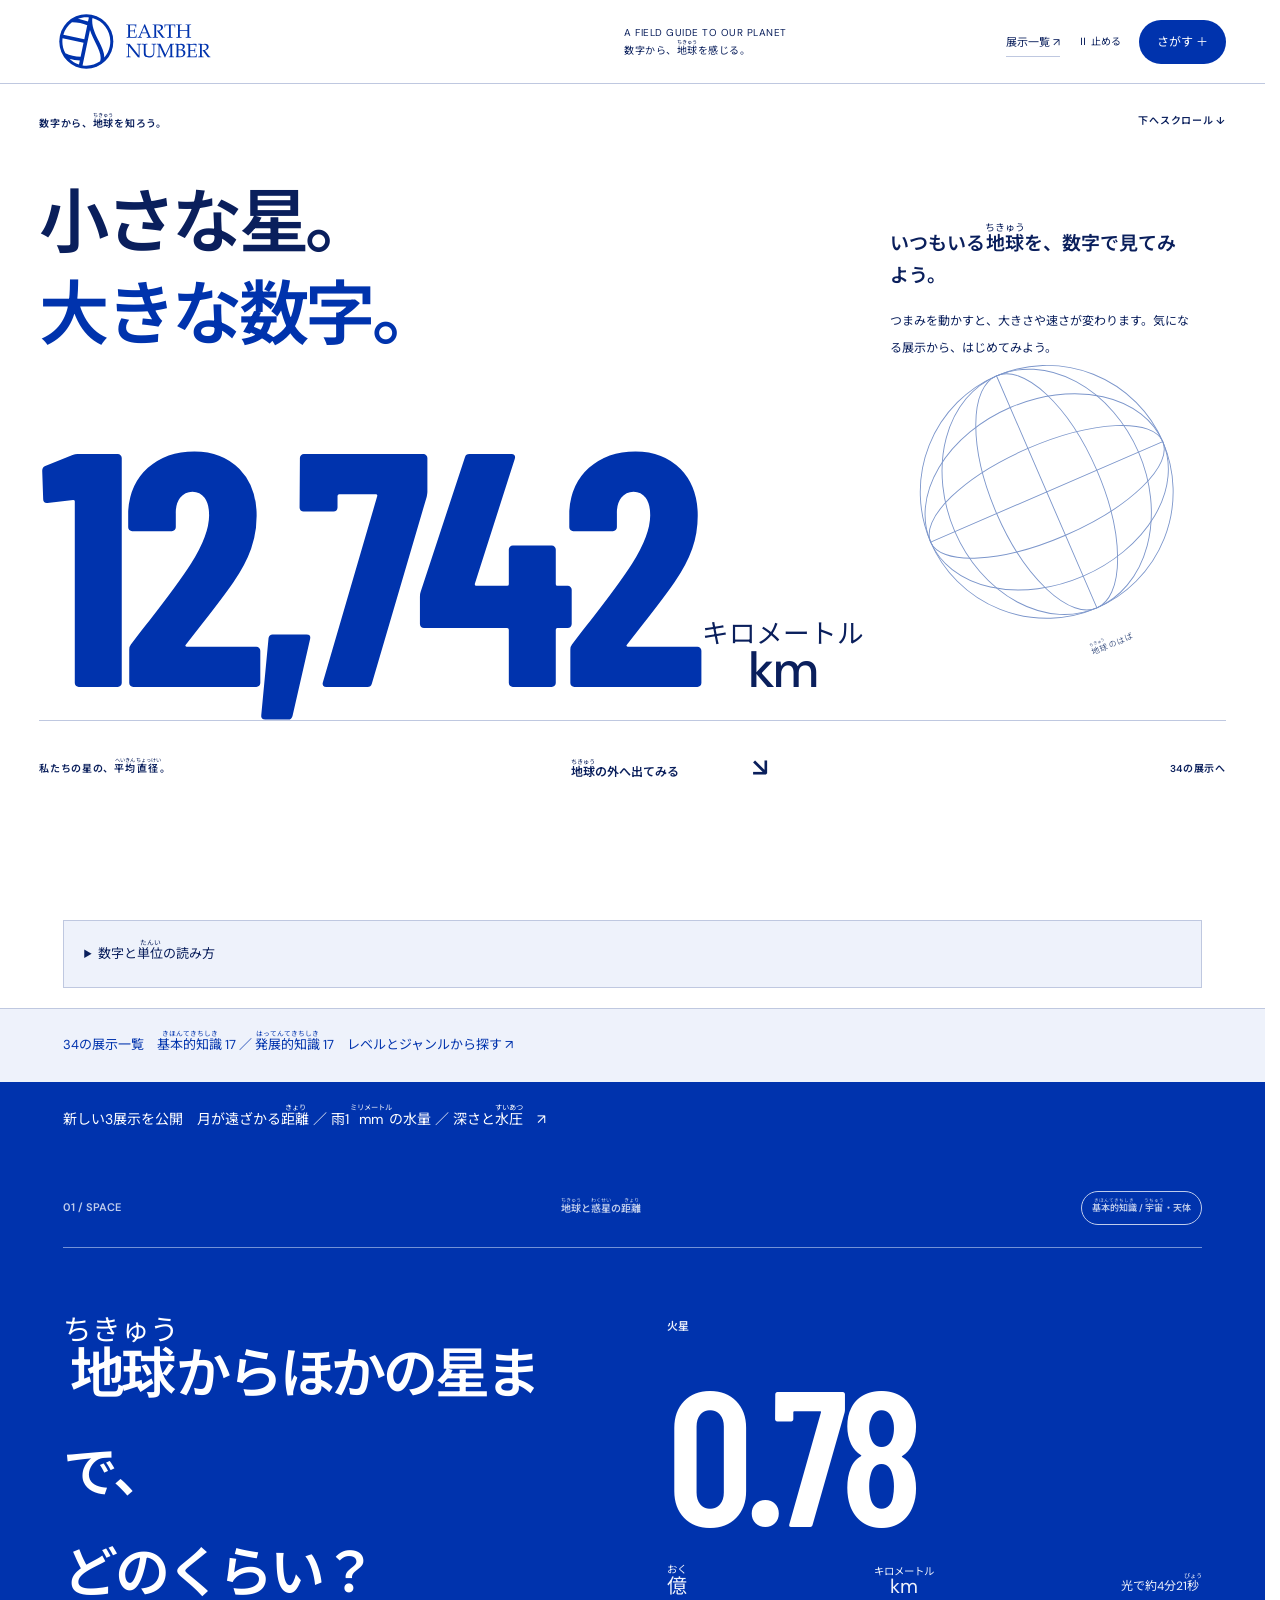
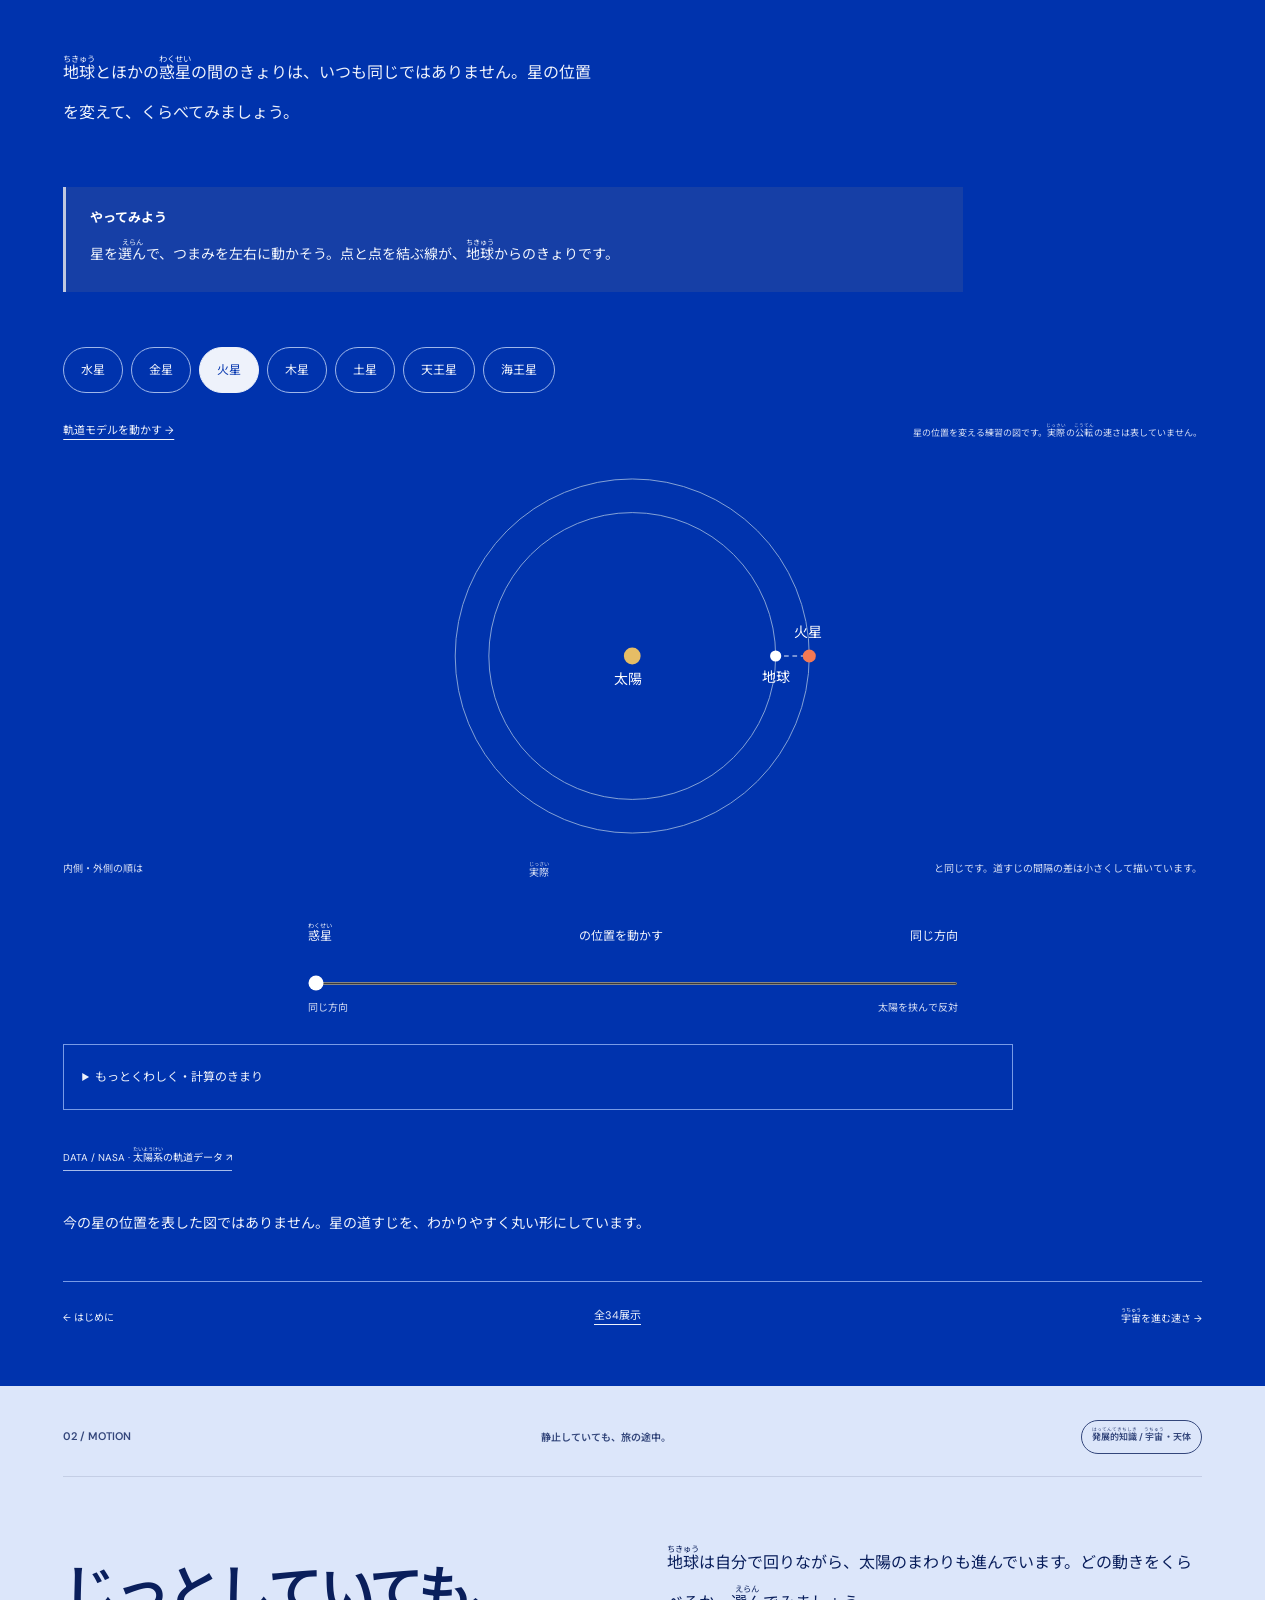
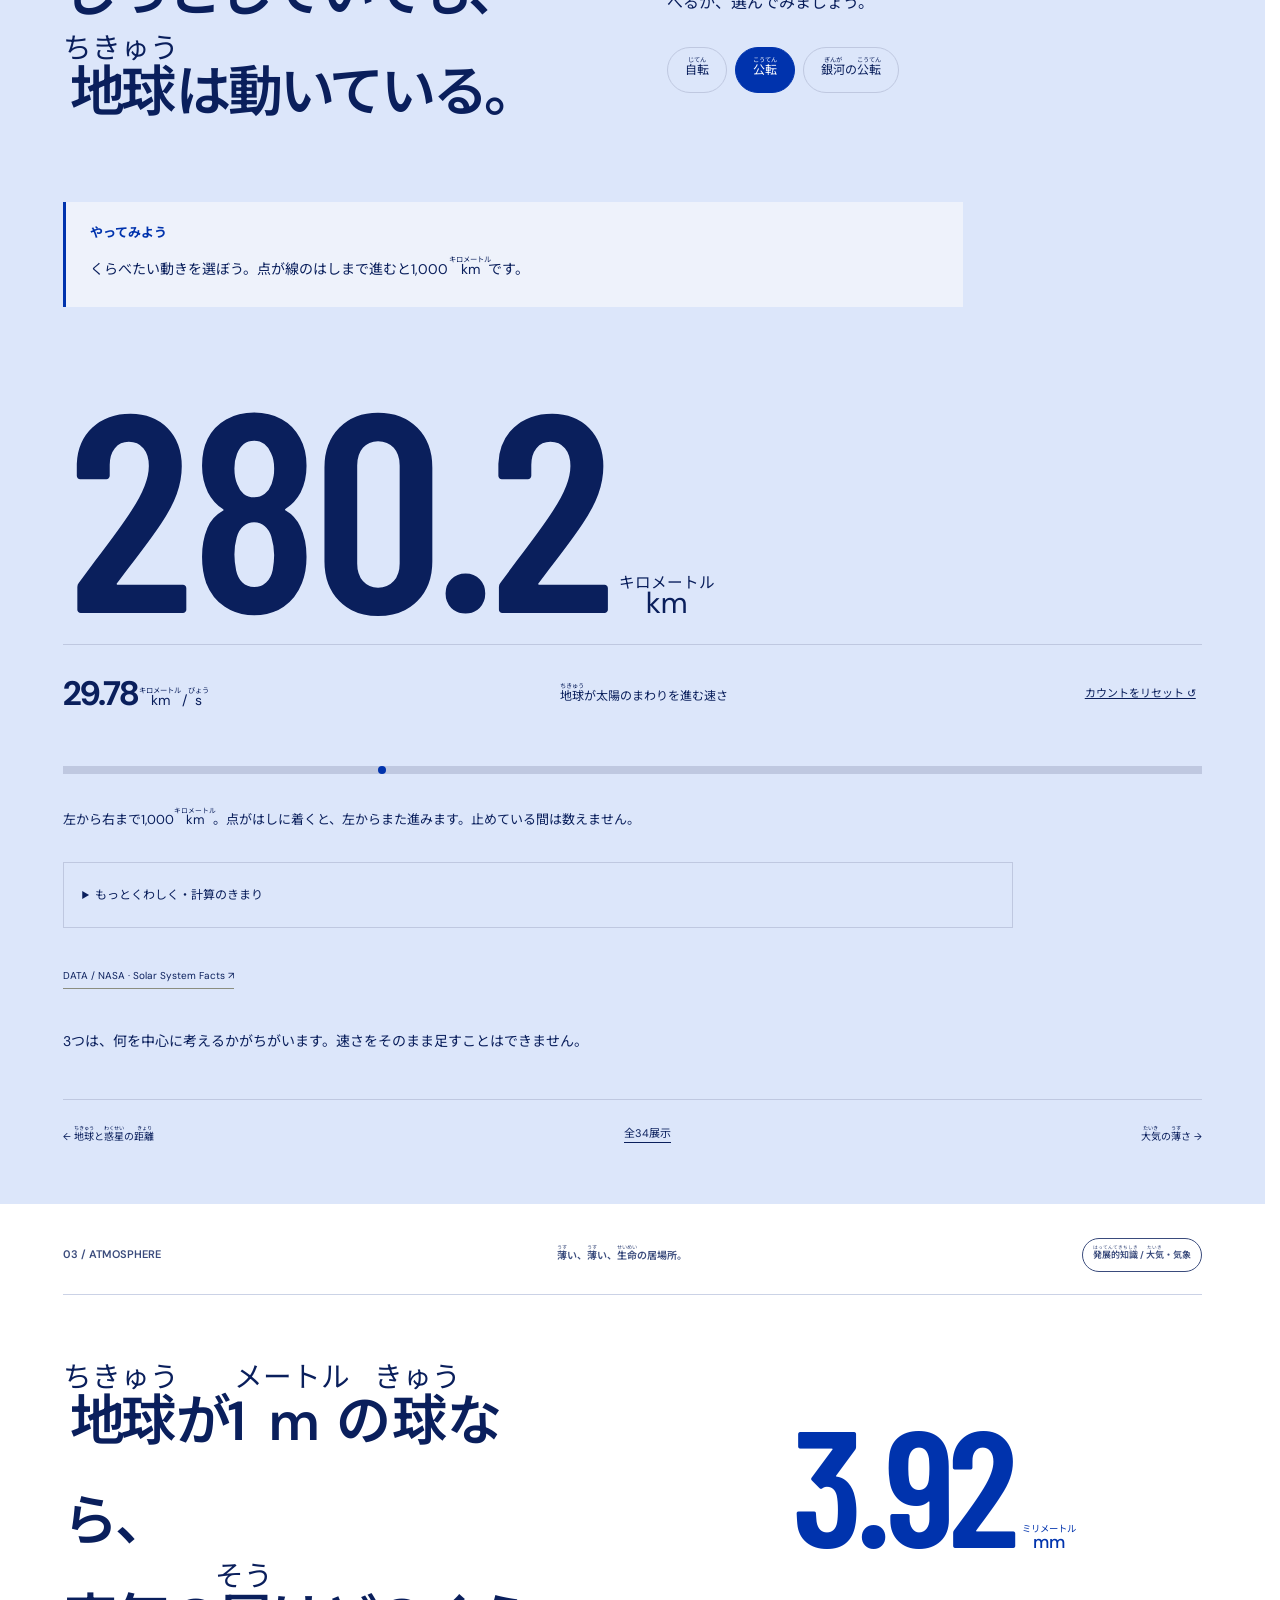
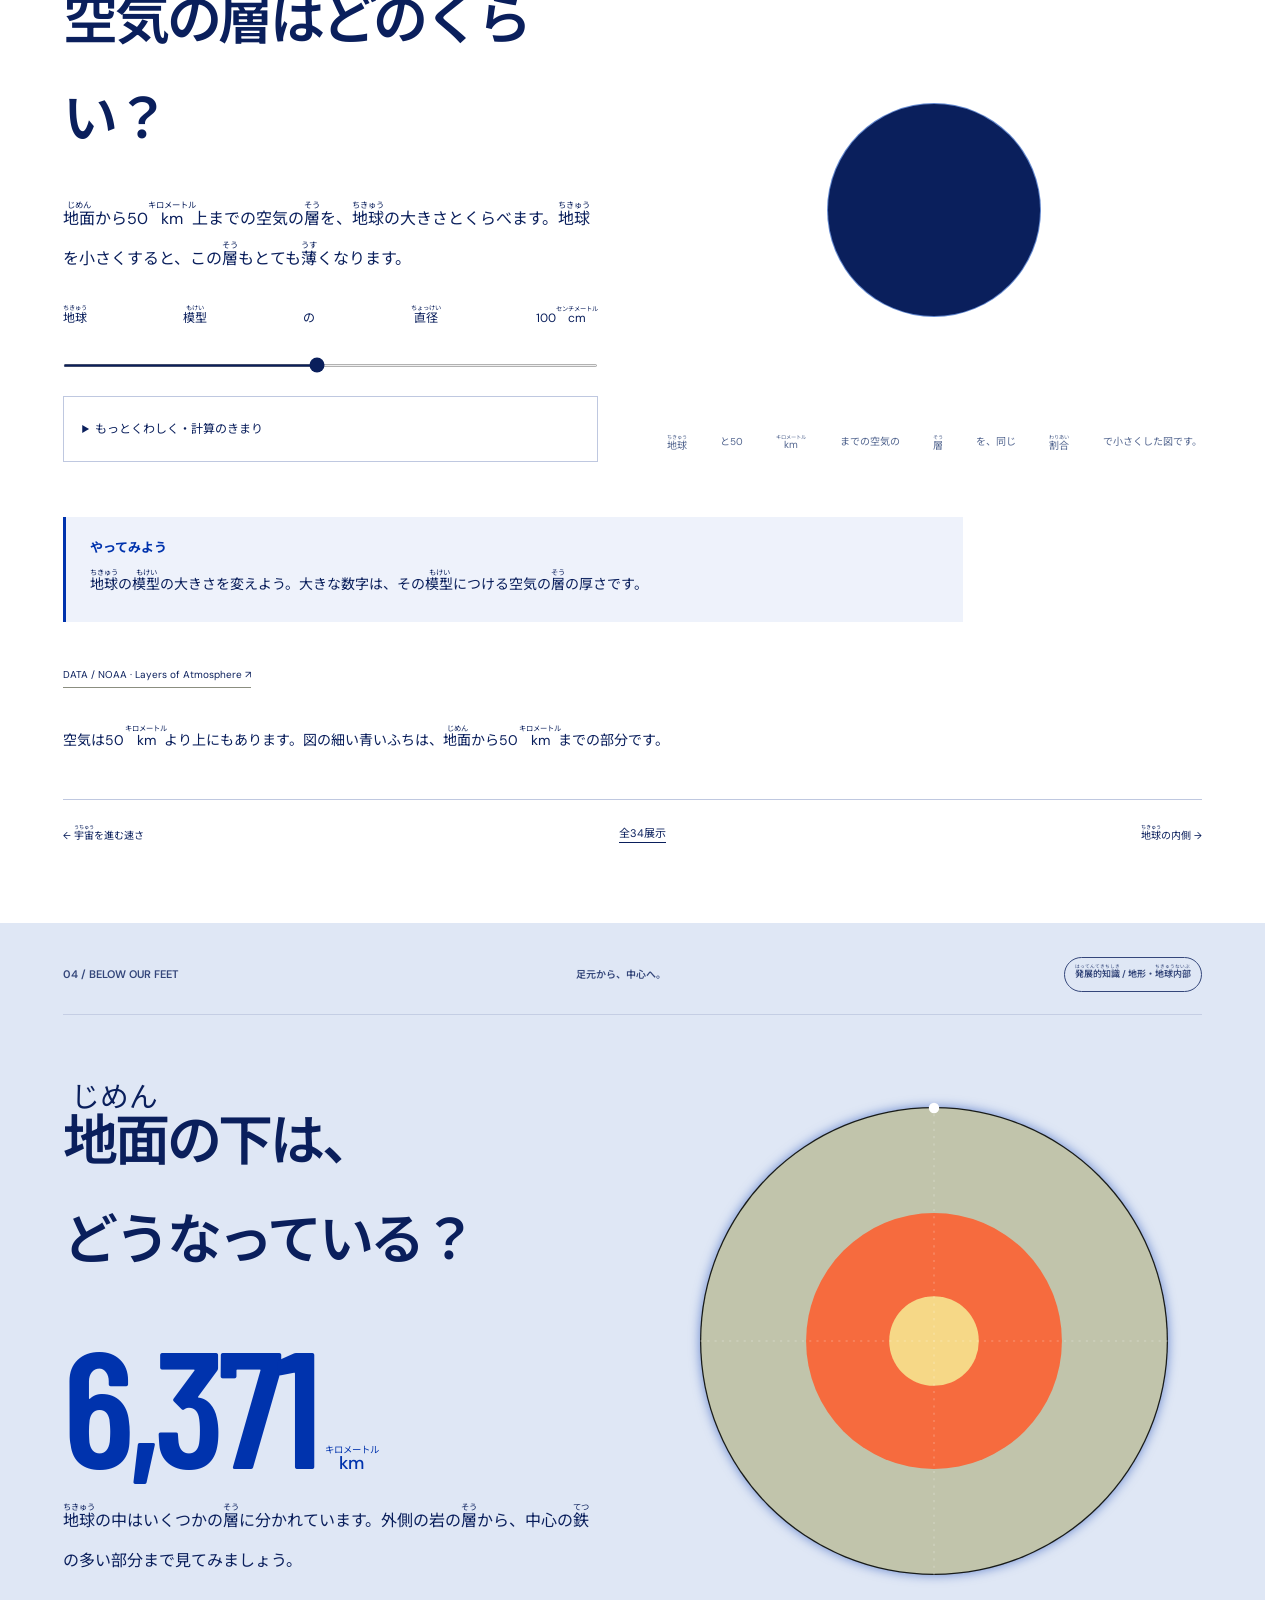
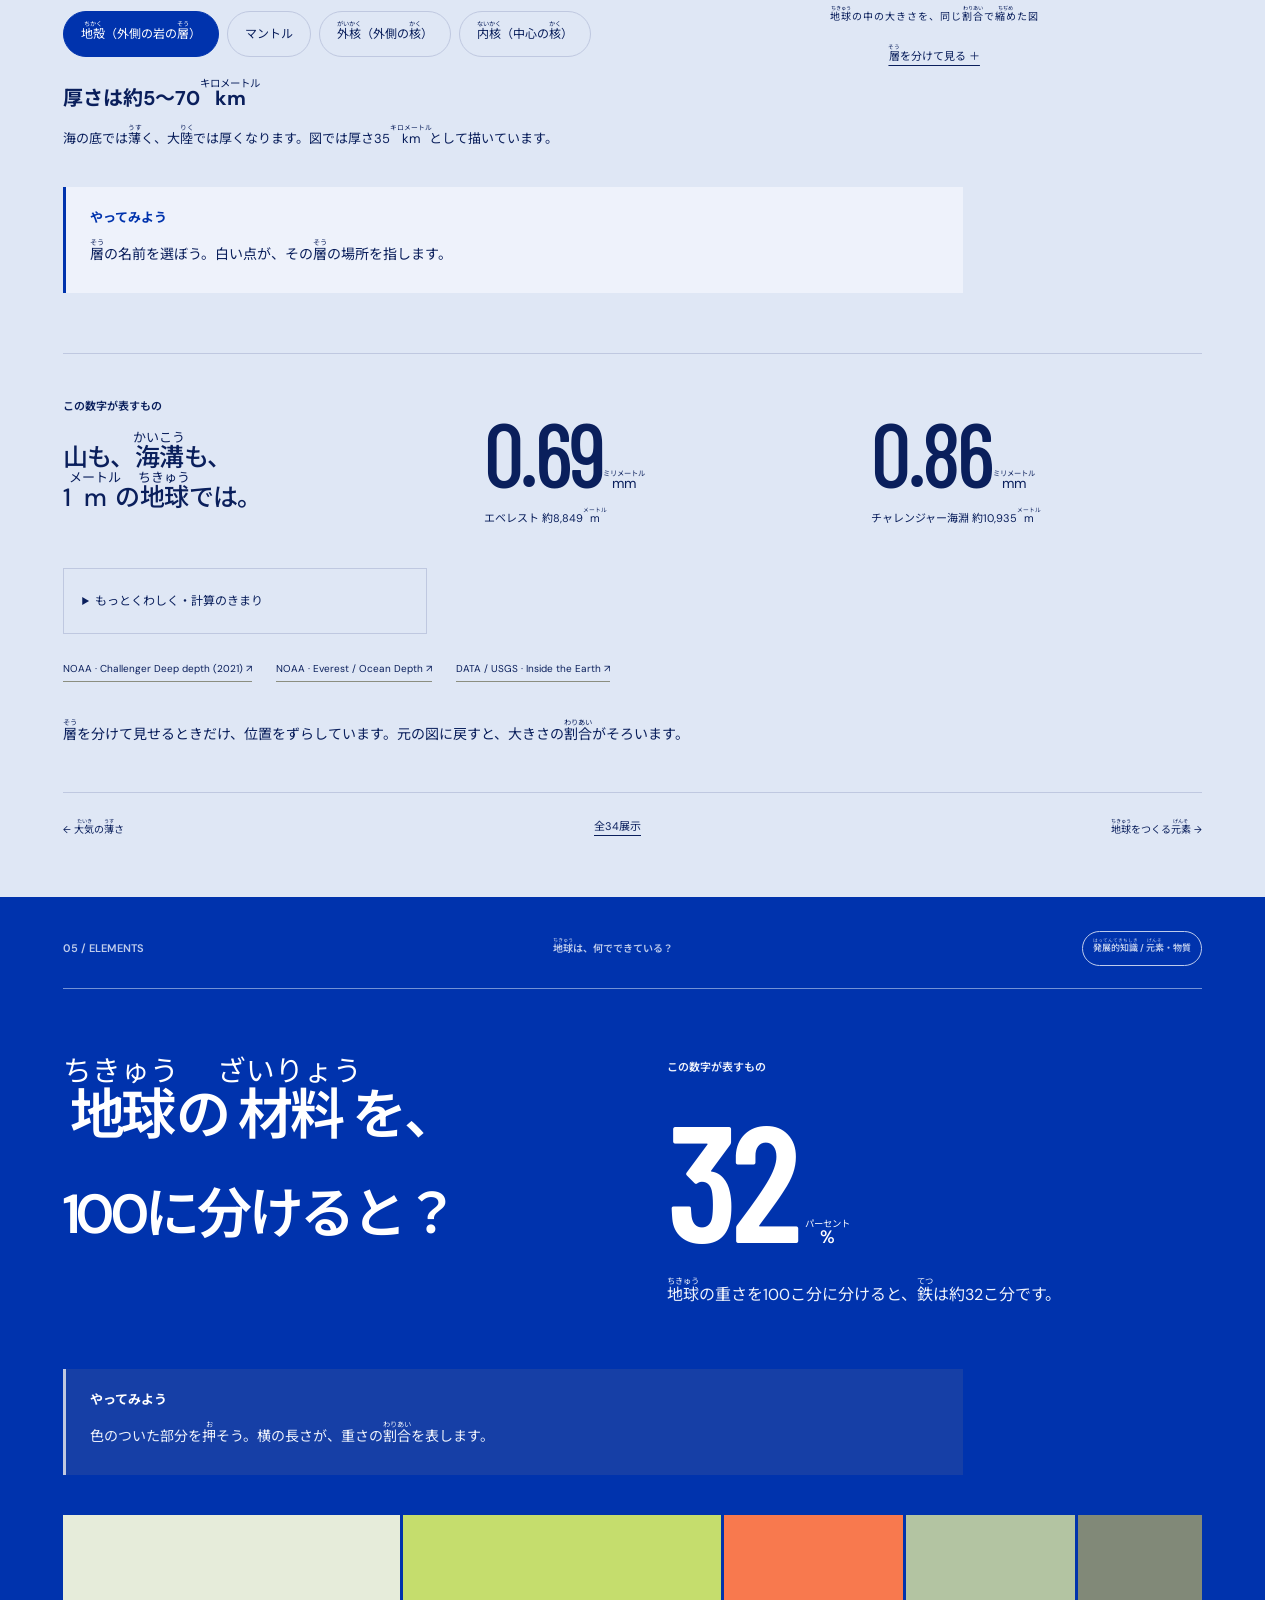
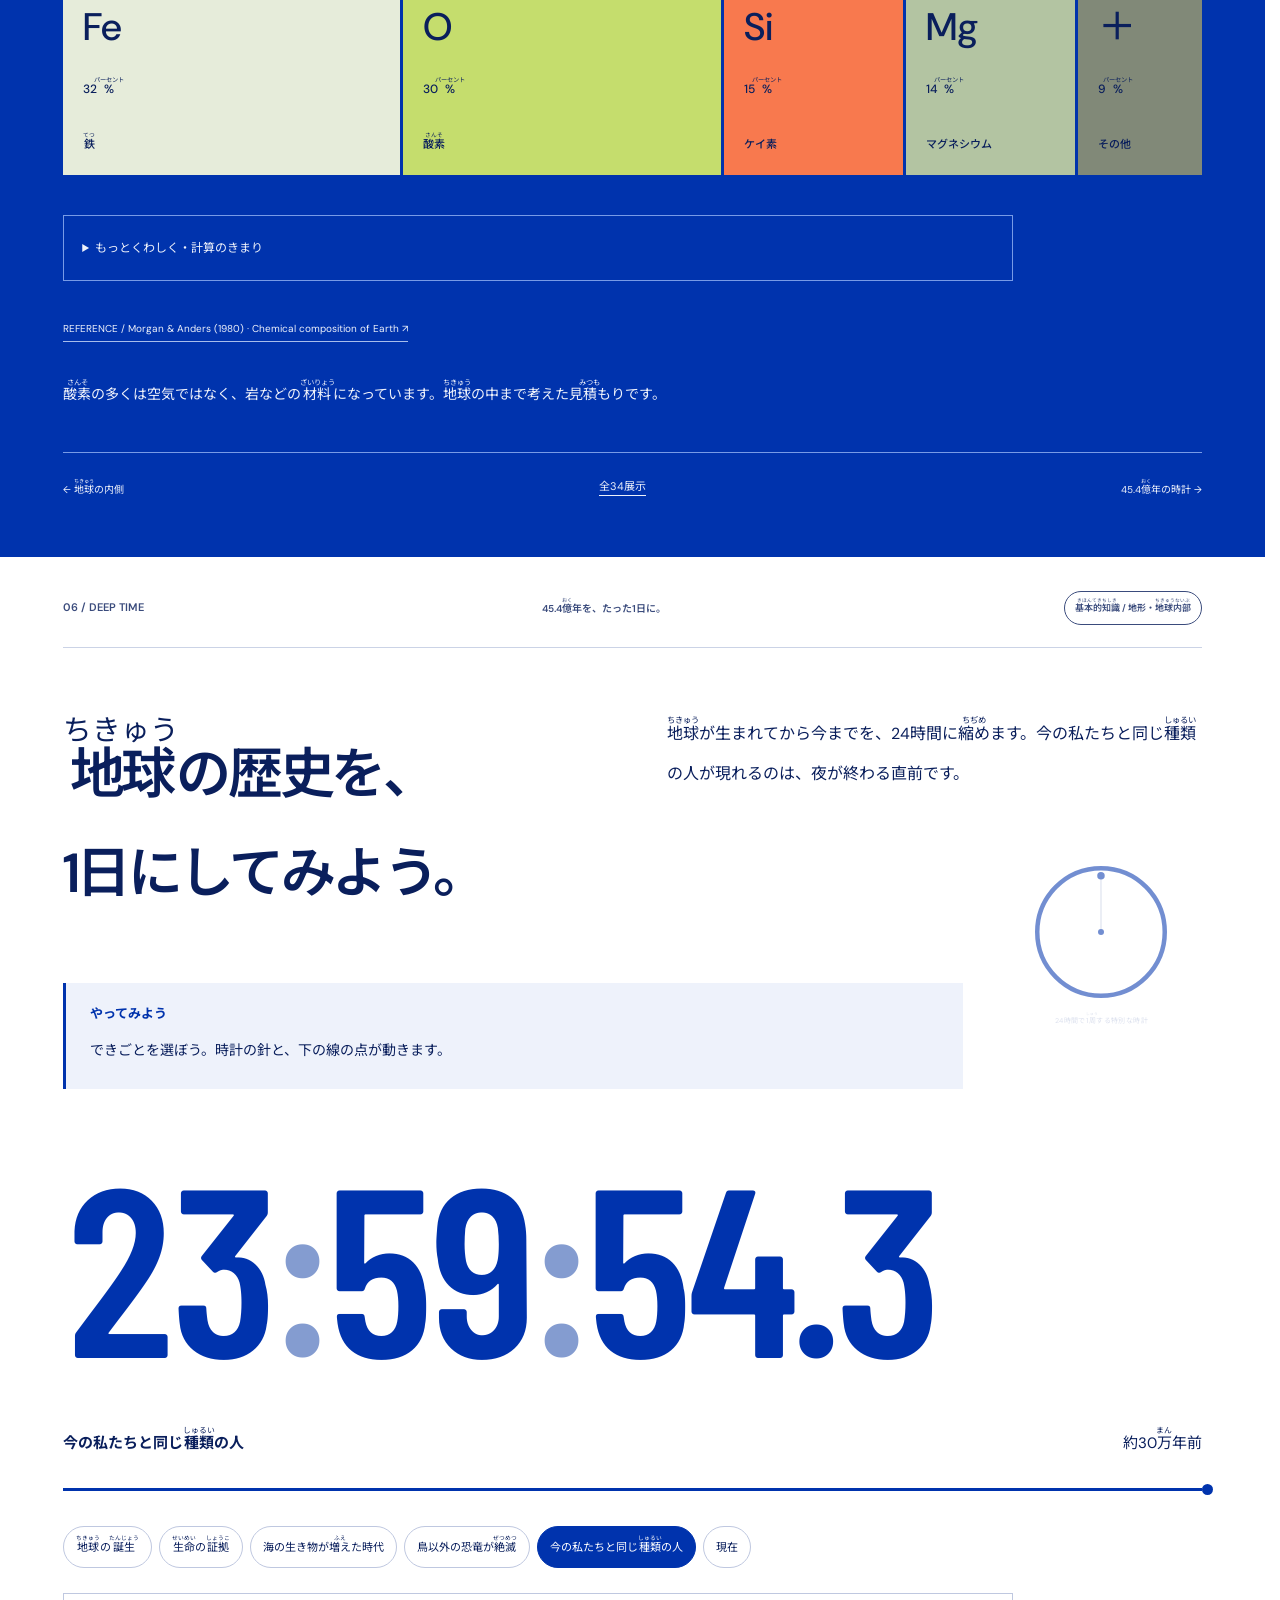
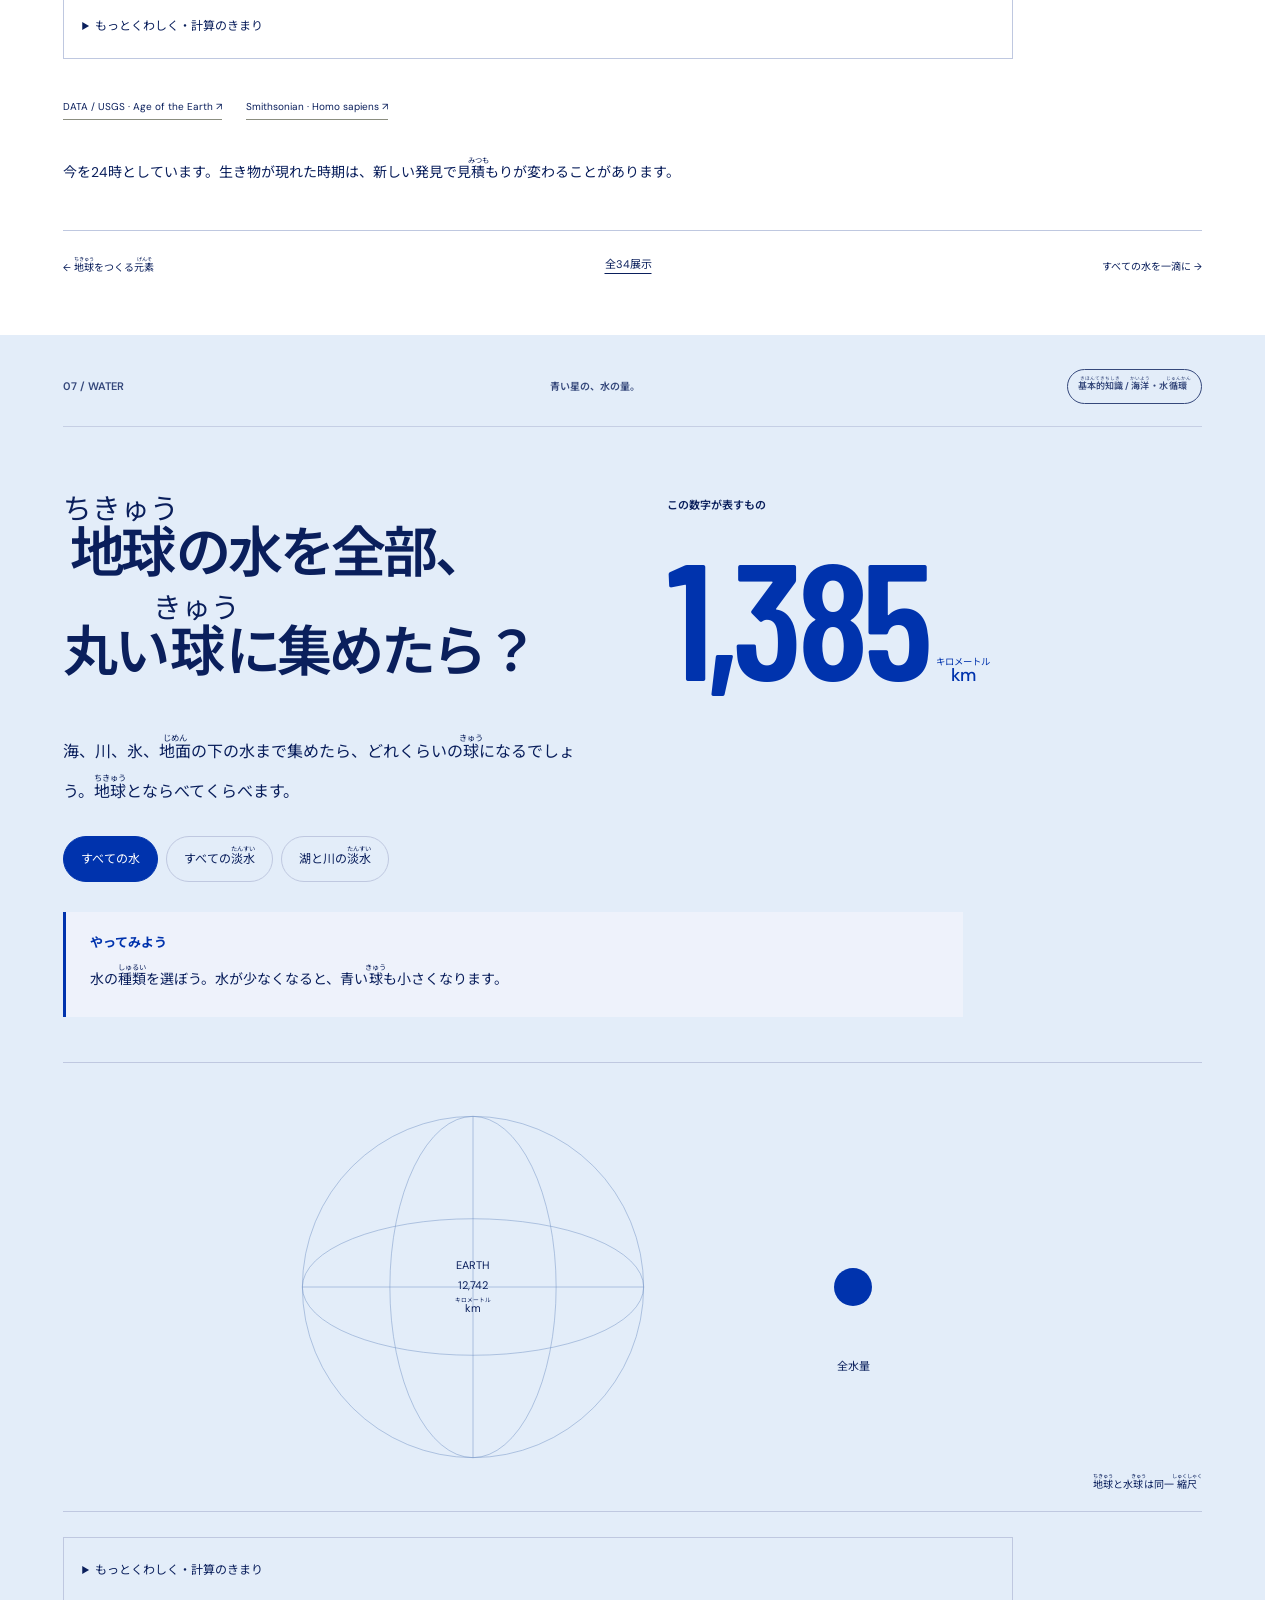
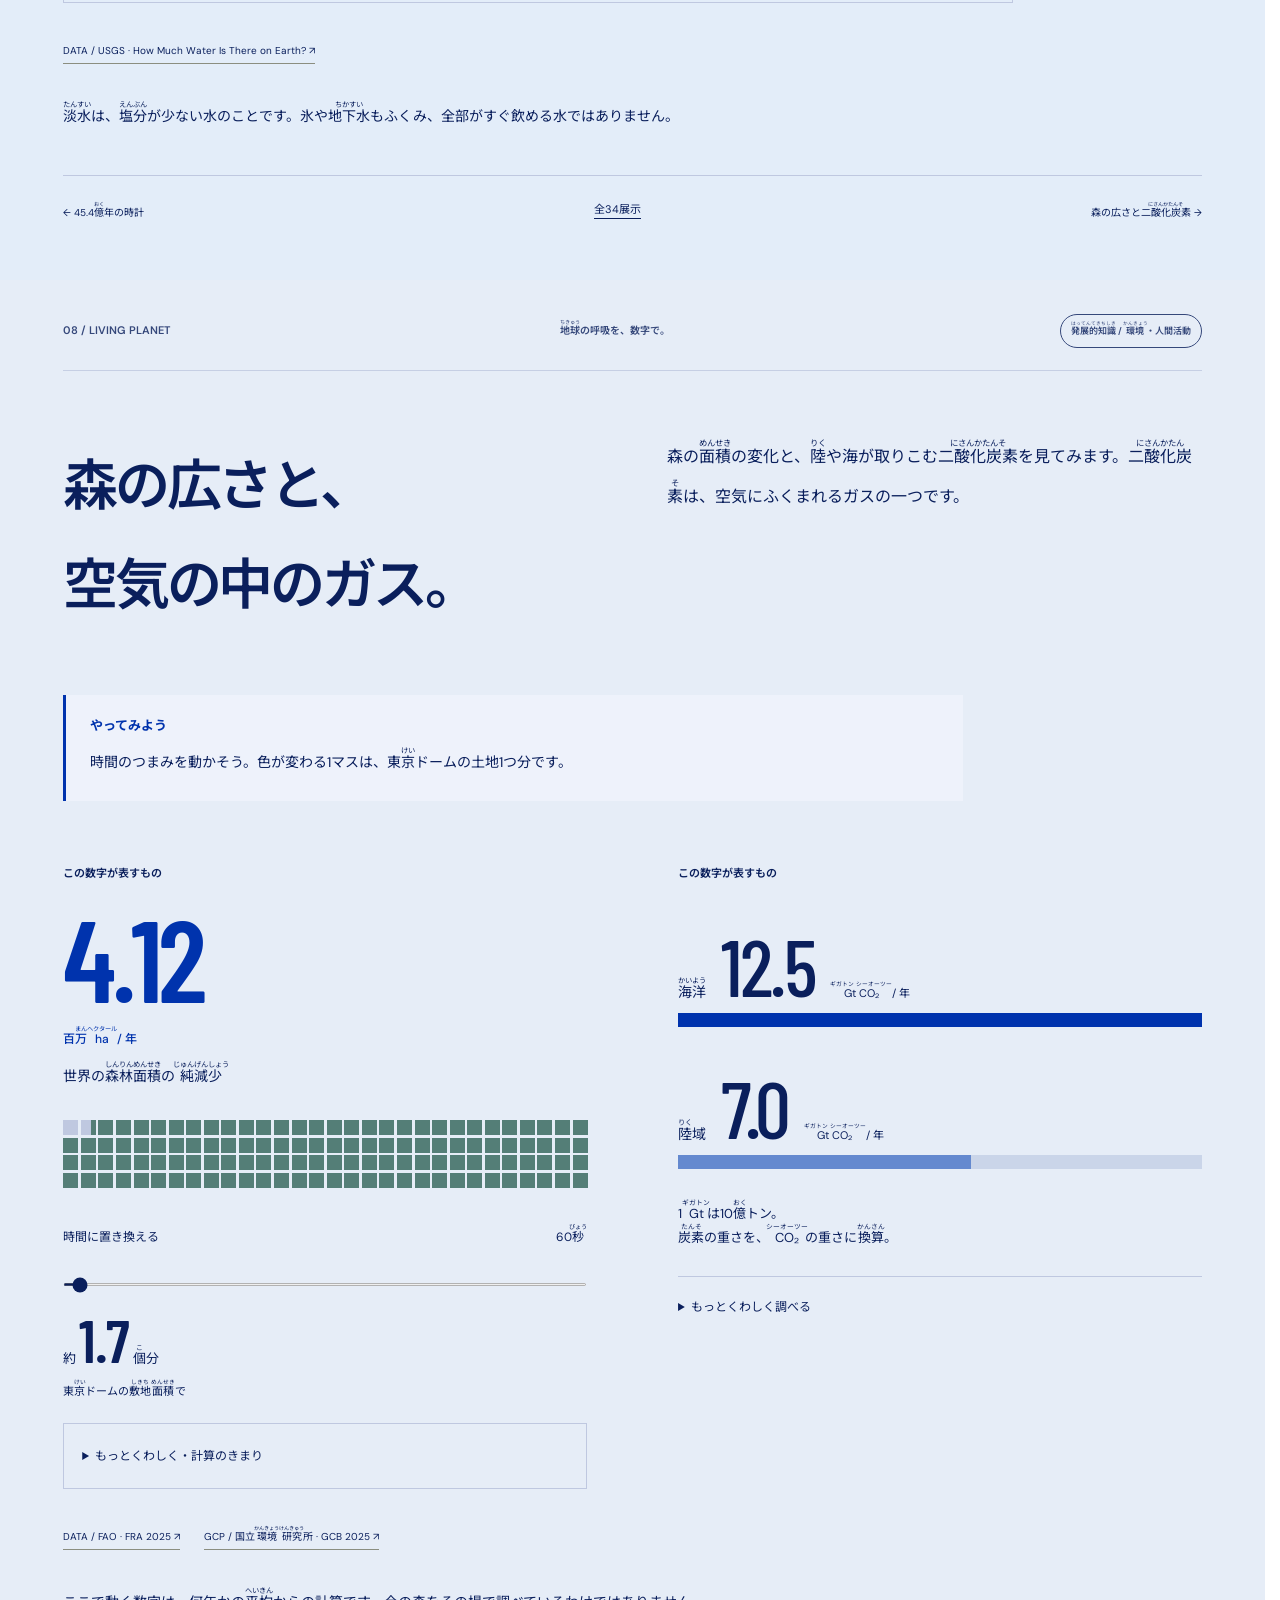
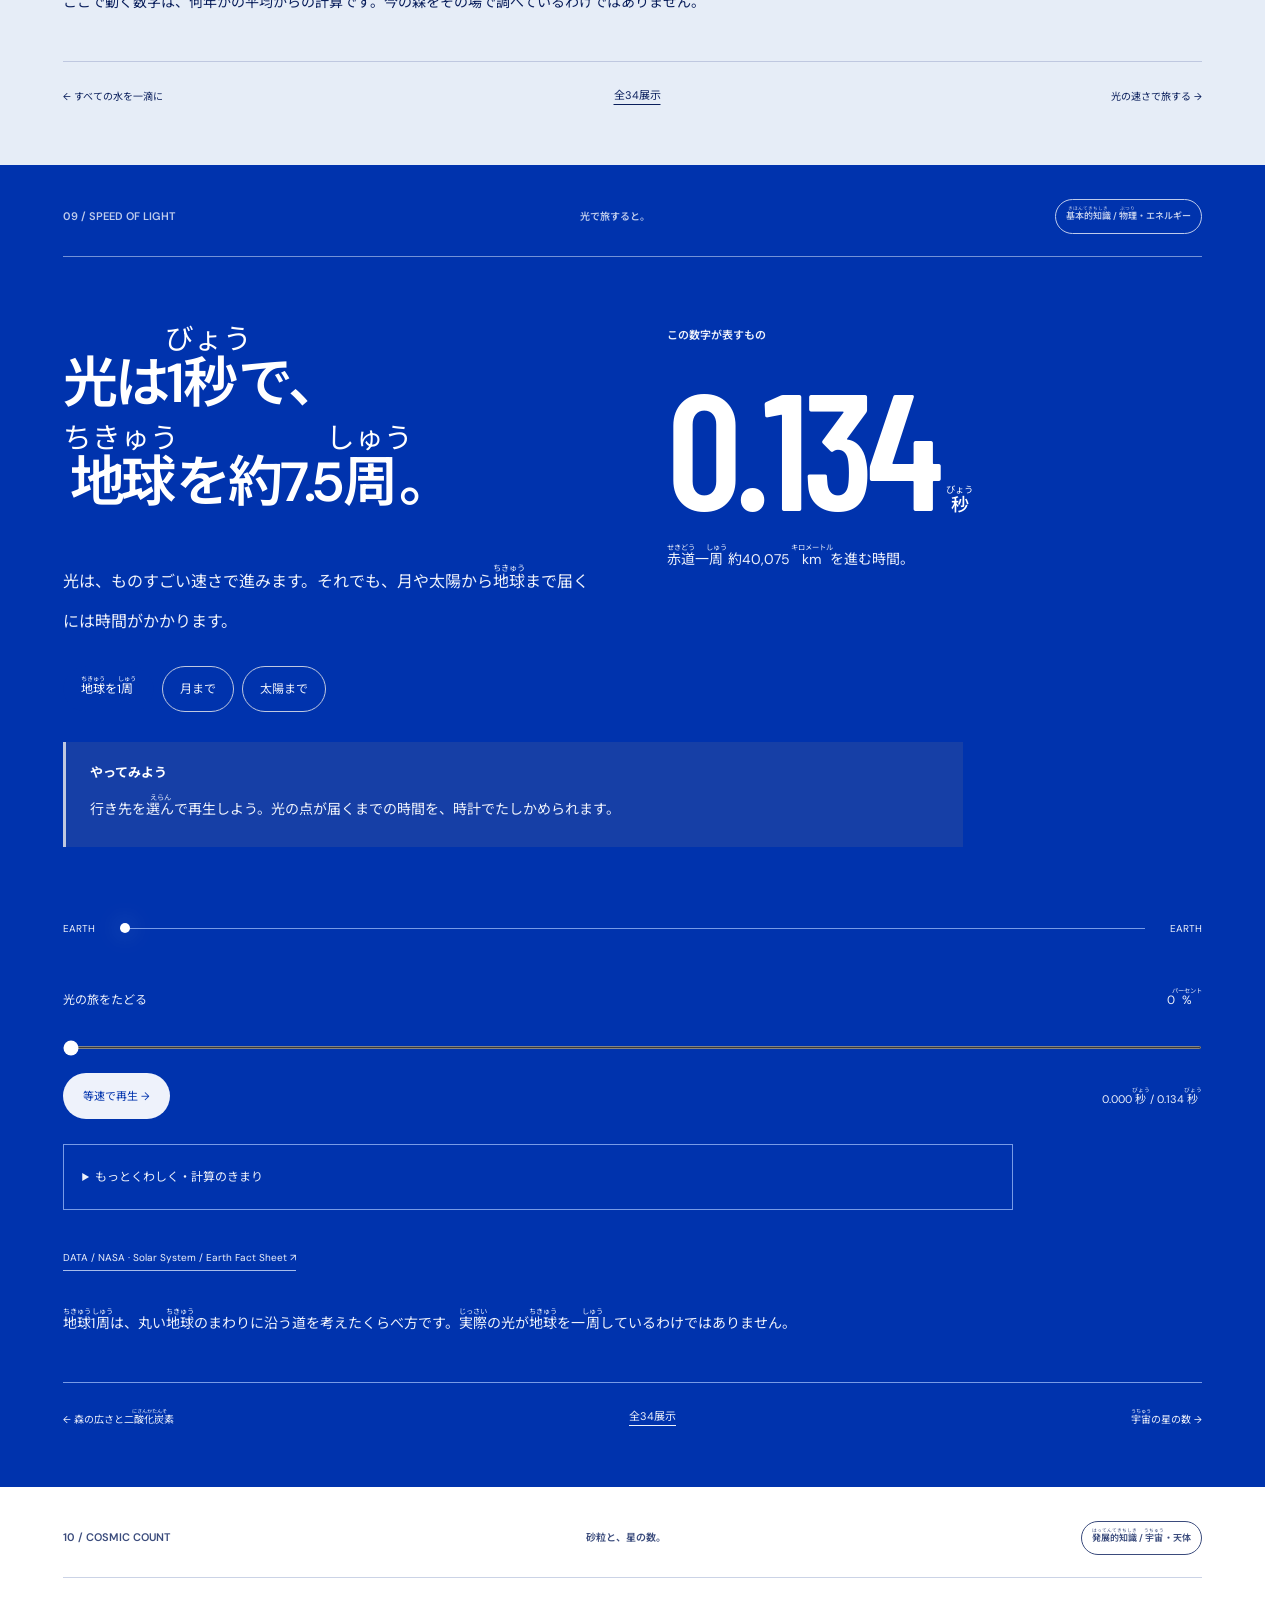
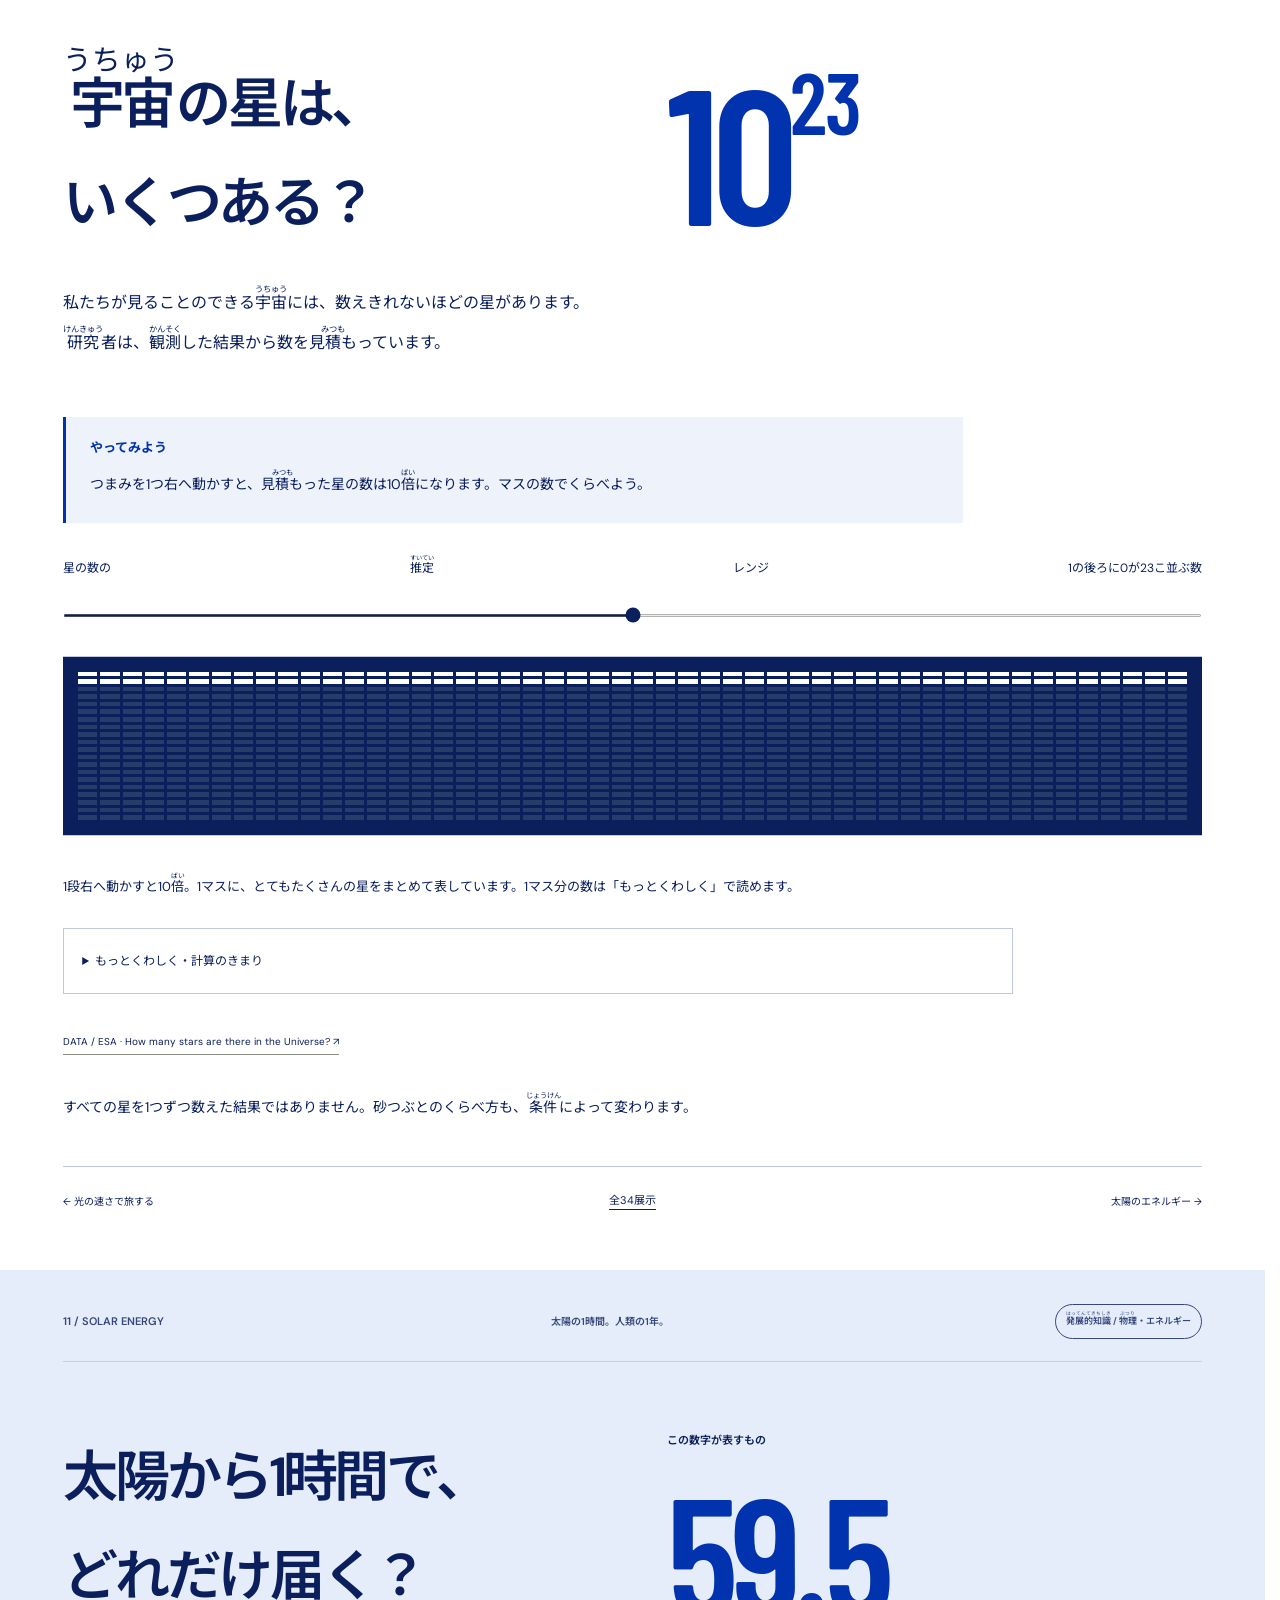
==== commit dec70f48: "Refresh metadata correction on current main; verify 34 exhibits and search recovery" ====
--- a/index.html
+++ b/index.html
@@ -1,6 +1,6 @@
 <!DOCTYPE html>
 
-<html lang="ja"><head><meta charset="utf-8"/><meta content="width=device-width,initial-scale=1" name="viewport"/><meta content="#0033AD" name="theme-color"/><title>Earth Number｜地球の数字を動かして体感する31の展示</title><meta content="地球の直径12,742km、45.4億年、鉄の質量。宇宙・大気・海・生命の31テーマを、動く図形と大きな数字で体感。NASA・USGSなどの出典と推定条件を掲載。" name="description"/><meta content="Earth Number｜地球の数字を動かして体感する31の展示" property="og:title"/><meta content="地球の直径12,742km、45.4億年、鉄の質量。宇宙・大気・海・生命の31テーマを、動く図形と大きな数字で体感。NASA・USGSなどの出典と推定条件を掲載。" property="og:description"/><meta content="website" property="og:type"/><link href="style.css?v=20261024-2" rel="stylesheet"/><link href="https://djnaoyaman.github.io/earthnumber/" rel="canonical"/><meta content="https://djnaoyaman.github.io/earthnumber/" property="og:url"/><meta content="https://djnaoyaman.github.io/earthnumber/assets/og-earth-number.png?v=20261031-c" property="og:image"/><meta content="1200" property="og:image:width"/><meta content="630" property="og:image:height"/><meta content="summary_large_image" name="twitter:card"/><meta content="宮崎直哉" name="author"/><meta content="index,follow,max-image-preview:large,max-snippet:-1,max-video-preview:-1" name="robots"/><meta content="light" name="color-scheme"/><meta content="strict-origin-when-cross-origin" name="referrer"/><meta content="Earth Number" name="application-name"/><meta content="Earth Number" name="apple-mobile-web-app-title"/><meta content="telephone=no" name="format-detection"/><meta content="Earth Number" property="og:site_name"/><meta content="ja_JP" property="og:locale"/><meta content="https://djnaoyaman.github.io/earthnumber/assets/og-earth-number.png?v=20261031-c" property="og:image:secure_url"/><meta content="image/png" property="og:image:type"/><meta content="EとNを球体に組み合わせたEarth Numberのロゴと、平均直径12,742kmを示す青い数字。" property="og:image:alt"/><meta content="Earth Number｜地球の数字を動かして体感する31の展示" name="twitter:title"/><meta content="地球の直径12,742km、45.4億年、鉄の質量。宇宙・大気・海・生命の31テーマを、動く図形と大きな数字で体感。NASA・USGSなどの出典と推定条件を掲載。" name="twitter:description"/><meta content="https://djnaoyaman.github.io/earthnumber/assets/og-earth-number.png?v=20261031-c" name="twitter:image"/><meta content="Earth NumberのENシンボルと平均直径12,742km。" name="twitter:image:alt"/><link href="favicon.ico?v=20261031-c" rel="icon" sizes="any"/><link href="icon.svg?v=20261031-c" rel="icon" type="image/svg+xml"/><link href="assets/icon-32.png?v=20261031-c" rel="icon" sizes="32x32" type="image/png"/><link href="assets/icon-16.png?v=20261031-c" rel="icon" sizes="16x16" type="image/png"/><link href="assets/icon-180.png?v=20261031-c" rel="apple-touch-icon" sizes="180x180"/><link href="assets/icon-167.png?v=20261031-c" rel="apple-touch-icon" sizes="167x167"/><link href="assets/icon-152.png?v=20261031-c" rel="apple-touch-icon" sizes="152x152"/><link href="site.webmanifest?v=20261031-c" rel="manifest"/><script type="application/ld+json">{"@context":"https://schema.org","@graph":[{"@type":"WebSite","@id":"https://djnaoyaman.github.io/earthnumber/#website","url":"https://djnaoyaman.github.io/earthnumber/","name":"Earth Number","alternateName":"アースナンバー","inLanguage":"ja","description":"自然科学の数字を動かして体感する地球のインタラクティブ・アトラス。","creator":{"@id":"https://djnaoyaman.github.io/earthnumber/author.html#person"}},{"@type":"Person","@id":"https://djnaoyaman.github.io/earthnumber/author.html#person","name":"宮崎直哉","alternateName":["MIYAZAKI Naoya","DJ Naoyaman"],"url":"https://djnaoyaman.github.io/earthnumber/author.html","sameAs":["https://github.com/djnaoyaman"]},{"@type":"CollectionPage","@id":"https://djnaoyaman.github.io/earthnumber/#page","url":"https://djnaoyaman.github.io/earthnumber/","name":"Earth Number｜地球の数字を動かして体感する31の展示","description":"地球の直径12,742km、45.4億年、鉄の質量。宇宙・大気・海・生命の31テーマを、動く図形と大きな数字で体感。NASA・USGSなどの出典と推定条件を掲載。","inLanguage":"ja","isPartOf":{"@id":"https://djnaoyaman.github.io/earthnumber/#website"},"dateModified":"2026-10-31","mainEntity":{"@type":"ItemList","numberOfItems":31,"itemListElement":[{"@type":"ListItem","position":1,"item":{"@type":"LearningResource","@id":"https://djnaoyaman.github.io/earthnumber/#distance","url":"https://djnaoyaman.github.io/earthnumber/#distance","name":"地球からほかの星まで、どのくらい？","description":"地球とほかの惑星の間のきょりは、いつも同じではありません。星の位置を変えて、くらべてみましょう。","inLanguage":"ja","learningResourceType":"Interactive visualization","educationalUse":"Exploration","isAccessibleForFree":true,"dateModified":"2026-10-24"}},{"@type":"ListItem","position":2,"item":{"@type":"LearningResource","@id":"https://djnaoyaman.github.io/earthnumber/#motion","url":"https://djnaoyaman.github.io/earthnumber/#motion","name":"じっとしていても、地球は動いている。","description":"地球は自分で回りながら、太陽のまわりも進んでいます。どの動きをくらべるか、選んでみましょう。","inLanguage":"ja","learningResourceType":"Interactive visualization","educationalUse":"Exploration","isAccessibleForFree":true,"dateModified":"2026-10-24"}},{"@type":"ListItem","position":3,"item":{"@type":"LearningResource","@id":"https://djnaoyaman.github.io/earthnumber/#atmosphere","url":"https://djnaoyaman.github.io/earthnumber/#atmosphere","name":"地球が1 mの球なら、空気の層はどのくらい？","description":"地面から50 km上までの空気の層を、地球の大きさとくらべます。地球を小さくすると、この層もとても薄くなります。","inLanguage":"ja","learningResourceType":"Interactive visualization","educationalUse":"Exploration","isAccessibleForFree":true,"dateModified":"2026-10-24"}},{"@type":"ListItem","position":4,"item":{"@type":"LearningResource","@id":"https://djnaoyaman.github.io/earthnumber/#inside","url":"https://djnaoyaman.github.io/earthnumber/#inside","name":"地面の下は、どうなっている？","description":"地球の中はいくつかの層に分かれています。外側の岩の層から、中心の鉄の多い部分まで見てみましょう。","inLanguage":"ja","learningResourceType":"Interactive visualization","educationalUse":"Exploration","isAccessibleForFree":true,"dateModified":"2026-10-24"}},{"@type":"ListItem","position":5,"item":{"@type":"LearningResource","@id":"https://djnaoyaman.github.io/earthnumber/#elements","url":"https://djnaoyaman.github.io/earthnumber/#elements","name":"地球の材料を、100に分けると？","description":"地球をつくる材料を、重さでくらべます。鉄と酸素を合わせると、全体の半分より多くなります。","inLanguage":"ja","learningResourceType":"Interactive visualization","educationalUse":"Exploration","isAccessibleForFree":true,"dateModified":"2026-10-24"}},{"@type":"ListItem","position":6,"item":{"@type":"LearningResource","@id":"https://djnaoyaman.github.io/earthnumber/#time","url":"https://djnaoyaman.github.io/earthnumber/#time","name":"地球の歴史を、1日にしてみよう。","description":"地球が生まれてから今までを、24時間に縮めます。今の私たちと同じ種類の人が現れるのは、夜が終わる直前です。","inLanguage":"ja","learningResourceType":"Interactive visualization","educationalUse":"Exploration","isAccessibleForFree":true,"dateModified":"2026-10-24"}},{"@type":"ListItem","position":7,"item":{"@type":"LearningResource","@id":"https://djnaoyaman.github.io/earthnumber/#water","url":"https://djnaoyaman.github.io/earthnumber/#water","name":"地球の水を全部、丸い球に集めたら？","description":"海、川、氷、地面の下の水まで集めたら、どれくらいの球になるでしょう。地球とならべてくらべます。","inLanguage":"ja","learningResourceType":"Interactive visualization","educationalUse":"Exploration","isAccessibleForFree":true,"dateModified":"2026-10-24"}},{"@type":"ListItem","position":8,"item":{"@type":"LearningResource","@id":"https://djnaoyaman.github.io/earthnumber/#cycles","url":"https://djnaoyaman.github.io/earthnumber/#cycles","name":"森の広さと、空気の中のガス。","description":"森の面積の変化と、陸や海が取りこむ二酸化炭素を見てみます。二酸化炭素は、空気にふくまれるガスの一つです。","inLanguage":"ja","learningResourceType":"Interactive visualization","educationalUse":"Exploration","isAccessibleForFree":true,"dateModified":"2026-10-24"}},{"@type":"ListItem","position":9,"item":{"@type":"LearningResource","@id":"https://djnaoyaman.github.io/earthnumber/#light","url":"https://djnaoyaman.github.io/earthnumber/#light","name":"光は1秒で、地球を約7.5周。","description":"光は、ものすごい速さで進みます。それでも、月や太陽から地球まで届くには時間がかかります。","inLanguage":"ja","learningResourceType":"Interactive visualization","educationalUse":"Exploration","isAccessibleForFree":true,"dateModified":"2026-10-24"}},{"@type":"ListItem","position":10,"item":{"@type":"LearningResource","@id":"https://djnaoyaman.github.io/earthnumber/#stars","url":"https://djnaoyaman.github.io/earthnumber/#stars","name":"宇宙の星は、いくつある？","description":"私たちが見ることのできる宇宙には、数えきれないほどの星があります。研究者は、観測した結果から数を見積もっています。","inLanguage":"ja","learningResourceType":"Interactive visualization","educationalUse":"Exploration","isAccessibleForFree":true,"dateModified":"2026-10-24"}},{"@type":"ListItem","position":11,"item":{"@type":"LearningResource","@id":"https://djnaoyaman.github.io/earthnumber/#solar","url":"https://djnaoyaman.github.io/earthnumber/#solar","name":"太陽から1時間で、どれだけ届く？","description":"地球には太陽から光のエネルギーが届きます。その量を、人間が1年に使ったエネルギーとくらべます。","inLanguage":"ja","learningResourceType":"Interactive visualization","educationalUse":"Exploration","isAccessibleForFree":true,"dateModified":"2026-10-24"}},{"@type":"ListItem","position":12,"item":{"@type":"LearningResource","@id":"https://djnaoyaman.github.io/earthnumber/#lightning","url":"https://djnaoyaman.github.io/earthnumber/#lightning","name":"世界では1秒に、約44回の雷。","description":"雲の中で光る雷も、地面につながる雷もあります。世界で起きる回数の平均を、時間に合わせて数えます。","inLanguage":"ja","learningResourceType":"Interactive visualization","educationalUse":"Exploration","isAccessibleForFree":true,"dateModified":"2026-10-24"}},{"@type":"ListItem","position":13,"item":{"@type":"LearningResource","@id":"https://djnaoyaman.github.io/earthnumber/#quake","url":"https://djnaoyaman.github.io/earthnumber/#quake","name":"地震の数字が2ちがうと、エネルギーは約1,000倍。","description":"地震そのものの大きさを表す数字を、マグニチュードといいます。数字が少し変わるだけで、出るエネルギーは大きく変わります。","inLanguage":"ja","learningResourceType":"Interactive visualization","educationalUse":"Exploration","isAccessibleForFree":true,"dateModified":"2026-10-24"}},{"@type":"ListItem","position":14,"item":{"@type":"LearningResource","@id":"https://djnaoyaman.github.io/earthnumber/#airmass","url":"https://djnaoyaman.github.io/earthnumber/#airmass","name":"見えない空気にも、重さがある。","description":"空気は目に見えませんが、重さがあります。地球を包む空気を全部合わせると、とても大きな数字になります。","inLanguage":"ja","learningResourceType":"Interactive visualization","educationalUse":"Exploration","isAccessibleForFree":true,"dateModified":"2026-10-24"}},{"@type":"ListItem","position":15,"item":{"@type":"LearningResource","@id":"https://djnaoyaman.github.io/earthnumber/#dna","url":"https://djnaoyaman.github.io/earthnumber/#dna","name":"体の中のDNAを、長いひもにしたら？","description":"DNAは、生き物の体をつくる情報をもつ物質です。1つの細胞に入るDNAをのばして、たくさんつないだ長さを考えます。","inLanguage":"ja","learningResourceType":"Interactive visualization","educationalUse":"Exploration","isAccessibleForFree":true,"dateModified":"2026-10-24"}},{"@type":"ListItem","position":16,"item":{"@type":"LearningResource","@id":"https://djnaoyaman.github.io/earthnumber/#mammals","url":"https://djnaoyaman.github.io/earthnumber/#mammals","name":"人と家畜と野生の動物、重さでくらべると？","description":"人、牛やぶたなどの家畜、野生のほ乳類をくらべます。ほ乳類は、母乳で子を育てる仲間です。","inLanguage":"ja","learningResourceType":"Interactive visualization","educationalUse":"Exploration","isAccessibleForFree":true,"dateModified":"2026-10-24"}},{"@type":"ListItem","position":17,"item":{"@type":"LearningResource","@id":"https://djnaoyaman.github.io/earthnumber/#species","url":"https://djnaoyaman.github.io/earthnumber/#species","name":"まだ名前のついていない、生き物がたくさん。","description":"研究者は、まだ見つかっていない種類もふくめて、生き物の数を見積もっています。100マスに分けて、その割合を見てみましょう。","inLanguage":"ja","learningResourceType":"Interactive visualization","educationalUse":"Exploration","isAccessibleForFree":true,"dateModified":"2026-10-24"}},{"@type":"ListItem","position":18,"item":{"@type":"LearningResource","@id":"https://djnaoyaman.github.io/earthnumber/#humanmass","url":"https://djnaoyaman.github.io/earthnumber/#humanmass","name":"人がつくった物と、生き物の重さ。","description":"建物や道路など、人がつくった物を全部合わせた重さは、どれくらいでしょう。地球上の生き物の重さとくらべた研究があります。","inLanguage":"ja","learningResourceType":"Interactive visualization","educationalUse":"Exploration","isAccessibleForFree":true,"dateModified":"2026-10-24"}},{"@type":"ListItem","position":19,"item":{"@type":"LearningResource","@id":"https://djnaoyaman.github.io/earthnumber/#plastic","url":"https://djnaoyaman.github.io/earthnumber/#plastic","name":"1年分のプラスチックを、長いひもにしたら？","description":"世界で1年に使ったプラスチックを、すき間のないひもに作り直すと考えます。太さを変えると、長さはどう変わるでしょう。","inLanguage":"ja","learningResourceType":"Interactive visualization","educationalUse":"Exploration","isAccessibleForFree":true,"dateModified":"2026-10-24"}},{"@type":"ListItem","position":20,"item":{"@type":"LearningResource","@id":"https://djnaoyaman.github.io/earthnumber/#cloud","url":"https://djnaoyaman.github.io/earthnumber/#cloud","name":"ふわふわの雲にも、たくさんの水。","description":"雲は、とても小さな水のつぶなどが集まったものです。大きさを決めて、雲の中の水だけの重さを計算します。","inLanguage":"ja","learningResourceType":"Interactive visualization","educationalUse":"Exploration","isAccessibleForFree":true,"dateModified":"2026-10-24"}},{"@type":"ListItem","position":21,"item":{"@type":"LearningResource","@id":"https://djnaoyaman.github.io/earthnumber/#dust","url":"https://djnaoyaman.github.io/earthnumber/#dust","name":"宇宙から、小さなちりが地球に届いている。","description":"流れ星の材料になる小さなかけらなどが、毎日、地球へやってきます。その量を、経った時間でくらべます。","inLanguage":"ja","learningResourceType":"Interactive visualization","educationalUse":"Exploration","isAccessibleForFree":true,"dateModified":"2026-10-24"}},{"@type":"ListItem","position":22,"item":{"@type":"LearningResource","@id":"https://djnaoyaman.github.io/earthnumber/#rotation","url":"https://djnaoyaman.github.io/earthnumber/#rotation","name":"地球の1日は、少しずつ変わっている。","description":"地球の回り方は、長い時間で見ると変わっています。昔の日食の記録などから、1日の長さの変化を調べられます。","inLanguage":"ja","learningResourceType":"Interactive visualization","educationalUse":"Exploration","isAccessibleForFree":true,"dateModified":"2026-10-24"}},{"@type":"ListItem","position":23,"item":{"@type":"LearningResource","@id":"https://djnaoyaman.github.io/earthnumber/#seafloor","url":"https://djnaoyaman.github.io/earthnumber/#seafloor","name":"海の底の形は、どこまでわかった？","description":"船などを使って、海の底の高さや深さをくわしく測っています。調べ終わった面積の割合を見てみましょう。","inLanguage":"ja","learningResourceType":"Interactive visualization","educationalUse":"Exploration","isAccessibleForFree":true,"dateModified":"2026-10-24"}},{"@type":"ListItem","position":24,"item":{"@type":"LearningResource","@id":"https://djnaoyaman.github.io/earthnumber/#gold","url":"https://djnaoyaman.github.io/earthnumber/#gold","name":"1億トンの海水に、金が約1 g。","description":"海の水には、とても少ない量の金がとけています。大西洋などで調べた研究の例を見てみましょう。","inLanguage":"ja","learningResourceType":"Interactive visualization","educationalUse":"Exploration","isAccessibleForFree":true,"dateModified":"2026-10-24"}},{"@type":"ListItem","position":25,"item":{"@type":"LearningResource","@id":"https://djnaoyaman.github.io/earthnumber/#ridge","url":"https://djnaoyaman.github.io/earthnumber/#ridge","name":"海の底にも、長い山なみがある。","description":"海の底には、世界をつなぐように続く山なみがあります。その長さは、地球のまわりを1周するより長いのです。","inLanguage":"ja","learningResourceType":"Interactive visualization","educationalUse":"Exploration","isAccessibleForFree":true,"dateModified":"2026-10-24"}},{"@type":"ListItem","position":26,"item":{"@type":"LearningResource","@id":"https://djnaoyaman.github.io/earthnumber/#plates","url":"https://djnaoyaman.github.io/earthnumber/#plates","name":"地面の下の板は、ゆっくり動く。","description":"地球の表面には、プレートという大きな岩の板があります。1年に数cmほど動く速さを、長い時間で考えます。","inLanguage":"ja","learningResourceType":"Interactive visualization","educationalUse":"Exploration","isAccessibleForFree":true,"dateModified":"2026-10-24"}},{"@type":"ListItem","position":27,"item":{"@type":"LearningResource","@id":"https://djnaoyaman.github.io/earthnumber/#coreheat","url":"https://djnaoyaman.github.io/earthnumber/#coreheat","name":"地球の奥は、とても熱い。","description":"地球の中心に近い、鉄の多い部分の温度を調べた研究があります。太陽の表面と同じくらいの温度です。","inLanguage":"ja","learningResourceType":"Interactive visualization","educationalUse":"Exploration","isAccessibleForFree":true,"dateModified":"2026-10-24"}},{"@type":"ListItem","position":28,"item":{"@type":"LearningResource","@id":"https://djnaoyaman.github.io/earthnumber/#fungus","url":"https://djnaoyaman.github.io/earthnumber/#fungus","name":"地面の下で、つながるキノコ。","description":"キノコには、地面の下に細い糸のような部分を広げる仲間がいます。アメリカで見つかった、とても広い1つの個体の例です。","inLanguage":"ja","learningResourceType":"Interactive visualization","educationalUse":"Exploration","isAccessibleForFree":true,"dateModified":"2026-10-24"}},{"@type":"ListItem","position":29,"item":{"@type":"LearningResource","@id":"https://djnaoyaman.github.io/earthnumber/#ants","url":"https://djnaoyaman.github.io/earthnumber/#ants","name":"地球にはアリが、どのくらいいる？","description":"世界のアリの数を見積もると、約2京匹。人の数を決めて、1人あたり何匹になるか計算してみましょう。","inLanguage":"ja","learningResourceType":"Interactive visualization","educationalUse":"Exploration","isAccessibleForFree":true,"dateModified":"2026-10-24"}},{"@type":"ListItem","position":30,"item":{"@type":"LearningResource","@id":"https://djnaoyaman.github.io/earthnumber/#bacteria","url":"https://djnaoyaman.github.io/earthnumber/#bacteria","name":"体の中には、小さな細菌がいる。","description":"人の体には、たくさんの細胞があります。体の中などにいる細菌の数とくらべた研究を見てみましょう。","inLanguage":"ja","learningResourceType":"Interactive visualization","educationalUse":"Exploration","isAccessibleForFree":true,"dateModified":"2026-10-24"}},{"@type":"ListItem","position":31,"item":{"@type":"LearningResource","@id":"https://djnaoyaman.github.io/earthnumber/#minerals","url":"https://djnaoyaman.github.io/earthnumber/#minerals","name":"地球の材料に、鉄はどのくらい？","description":"地球の表面から中心までをふくめて考えます。材料の名前を選び、鉄やマグネシウムなどの割合をくらべましょう。","inLanguage":"ja","learningResourceType":"Interactive visualization","educationalUse":"Exploration","isAccessibleForFree":true,"dateModified":"2026-10-24"}}]}}]}</script><!-- Google tag (gtag.js) -->
+<html lang="ja"><head><meta charset="utf-8"/><meta content="width=device-width,initial-scale=1" name="viewport"/><meta content="#0033AD" name="theme-color"/><title>Earth Number｜地球の数字を動かして体感する34の展示</title><meta content="地球の直径12,742km、45.4億年、鉄の質量。宇宙・大気・海・生命の34テーマを、動く図形と大きな数字で体感。NASA・USGSなどの出典と推定条件を掲載。" name="description"/><meta content="Earth Number｜地球の数字を動かして体感する34の展示" property="og:title"/><meta content="地球の直径12,742km、45.4億年、鉄の質量。宇宙・大気・海・生命の34テーマを、動く図形と大きな数字で体感。NASA・USGSなどの出典と推定条件を掲載。" property="og:description"/><meta content="website" property="og:type"/><link href="style.css?v=20261024-2" rel="stylesheet"/><link href="https://djnaoyaman.github.io/earthnumber/" rel="canonical"/><meta content="https://djnaoyaman.github.io/earthnumber/" property="og:url"/><meta content="https://djnaoyaman.github.io/earthnumber/assets/og-earth-number.png?v=20261031-c" property="og:image"/><meta content="1200" property="og:image:width"/><meta content="630" property="og:image:height"/><meta content="summary_large_image" name="twitter:card"/><meta content="宮崎直哉" name="author"/><meta content="index,follow,max-image-preview:large,max-snippet:-1,max-video-preview:-1" name="robots"/><meta content="light" name="color-scheme"/><meta content="strict-origin-when-cross-origin" name="referrer"/><meta content="Earth Number" name="application-name"/><meta content="Earth Number" name="apple-mobile-web-app-title"/><meta content="telephone=no" name="format-detection"/><meta content="Earth Number" property="og:site_name"/><meta content="ja_JP" property="og:locale"/><meta content="https://djnaoyaman.github.io/earthnumber/assets/og-earth-number.png?v=20261031-c" property="og:image:secure_url"/><meta content="image/png" property="og:image:type"/><meta content="EとNを球体に組み合わせたEarth Numberのロゴと、平均直径12,742kmを示す青い数字。" property="og:image:alt"/><meta content="Earth Number｜地球の数字を動かして体感する34の展示" name="twitter:title"/><meta content="地球の直径12,742km、45.4億年、鉄の質量。宇宙・大気・海・生命の34テーマを、動く図形と大きな数字で体感。NASA・USGSなどの出典と推定条件を掲載。" name="twitter:description"/><meta content="https://djnaoyaman.github.io/earthnumber/assets/og-earth-number.png?v=20261031-c" name="twitter:image"/><meta content="Earth NumberのENシンボルと平均直径12,742km。" name="twitter:image:alt"/><link href="favicon.ico?v=20261031-c" rel="icon" sizes="any"/><link href="icon.svg?v=20261031-c" rel="icon" type="image/svg+xml"/><link href="assets/icon-32.png?v=20261031-c" rel="icon" sizes="32x32" type="image/png"/><link href="assets/icon-16.png?v=20261031-c" rel="icon" sizes="16x16" type="image/png"/><link href="assets/icon-180.png?v=20261031-c" rel="apple-touch-icon" sizes="180x180"/><link href="assets/icon-167.png?v=20261031-c" rel="apple-touch-icon" sizes="167x167"/><link href="assets/icon-152.png?v=20261031-c" rel="apple-touch-icon" sizes="152x152"/><link href="site.webmanifest?v=20261031-c" rel="manifest"/><script type="application/ld+json">{"@context":"https://schema.org","@graph":[{"@type":"WebSite","@id":"https://djnaoyaman.github.io/earthnumber/#website","url":"https://djnaoyaman.github.io/earthnumber/","name":"Earth Number","alternateName":"アースナンバー","inLanguage":"ja","description":"自然科学の数字を動かして体感する地球のインタラクティブ・アトラス。","creator":{"@id":"https://djnaoyaman.github.io/earthnumber/author.html#person"}},{"@type":"Person","@id":"https://djnaoyaman.github.io/earthnumber/author.html#person","name":"宮崎直哉","alternateName":["MIYAZAKI Naoya","DJ Naoyaman"],"url":"https://djnaoyaman.github.io/earthnumber/author.html","sameAs":["https://github.com/djnaoyaman"]},{"@type":"CollectionPage","@id":"https://djnaoyaman.github.io/earthnumber/#page","url":"https://djnaoyaman.github.io/earthnumber/","name":"Earth Number｜地球の数字を動かして体感する34の展示","description":"地球の直径12,742km、45.4億年、鉄の質量。宇宙・大気・海・生命の34テーマを、動く図形と大きな数字で体感。NASA・USGSなどの出典と推定条件を掲載。","inLanguage":"ja","isPartOf":{"@id":"https://djnaoyaman.github.io/earthnumber/#website"},"dateModified":"2026-11-01","mainEntity":{"@type":"ItemList","numberOfItems":34,"itemListElement":[{"@type":"ListItem","position":1,"item":{"@type":"LearningResource","@id":"https://djnaoyaman.github.io/earthnumber/#distance","url":"https://djnaoyaman.github.io/earthnumber/#distance","name":"地球からほかの星まで、どのくらい？","description":"地球とほかの惑星の間のきょりは、いつも同じではありません。星の位置を変えて、くらべてみましょう。","inLanguage":"ja","learningResourceType":"Interactive visualization","educationalUse":"Exploration","isAccessibleForFree":true,"dateModified":"2026-10-24"}},{"@type":"ListItem","position":2,"item":{"@type":"LearningResource","@id":"https://djnaoyaman.github.io/earthnumber/#motion","url":"https://djnaoyaman.github.io/earthnumber/#motion","name":"じっとしていても、地球は動いている。","description":"地球は自分で回りながら、太陽のまわりも進んでいます。どの動きをくらべるか、選んでみましょう。","inLanguage":"ja","learningResourceType":"Interactive visualization","educationalUse":"Exploration","isAccessibleForFree":true,"dateModified":"2026-10-24"}},{"@type":"ListItem","position":3,"item":{"@type":"LearningResource","@id":"https://djnaoyaman.github.io/earthnumber/#atmosphere","url":"https://djnaoyaman.github.io/earthnumber/#atmosphere","name":"地球が1 mの球なら、空気の層はどのくらい？","description":"地面から50 km上までの空気の層を、地球の大きさとくらべます。地球を小さくすると、この層もとても薄くなります。","inLanguage":"ja","learningResourceType":"Interactive visualization","educationalUse":"Exploration","isAccessibleForFree":true,"dateModified":"2026-10-24"}},{"@type":"ListItem","position":4,"item":{"@type":"LearningResource","@id":"https://djnaoyaman.github.io/earthnumber/#inside","url":"https://djnaoyaman.github.io/earthnumber/#inside","name":"地面の下は、どうなっている？","description":"地球の中はいくつかの層に分かれています。外側の岩の層から、中心の鉄の多い部分まで見てみましょう。","inLanguage":"ja","learningResourceType":"Interactive visualization","educationalUse":"Exploration","isAccessibleForFree":true,"dateModified":"2026-10-24"}},{"@type":"ListItem","position":5,"item":{"@type":"LearningResource","@id":"https://djnaoyaman.github.io/earthnumber/#elements","url":"https://djnaoyaman.github.io/earthnumber/#elements","name":"地球の材料を、100に分けると？","description":"地球をつくる材料を、重さでくらべます。鉄と酸素を合わせると、全体の半分より多くなります。","inLanguage":"ja","learningResourceType":"Interactive visualization","educationalUse":"Exploration","isAccessibleForFree":true,"dateModified":"2026-10-24"}},{"@type":"ListItem","position":6,"item":{"@type":"LearningResource","@id":"https://djnaoyaman.github.io/earthnumber/#time","url":"https://djnaoyaman.github.io/earthnumber/#time","name":"地球の歴史を、1日にしてみよう。","description":"地球が生まれてから今までを、24時間に縮めます。今の私たちと同じ種類の人が現れるのは、夜が終わる直前です。","inLanguage":"ja","learningResourceType":"Interactive visualization","educationalUse":"Exploration","isAccessibleForFree":true,"dateModified":"2026-10-24"}},{"@type":"ListItem","position":7,"item":{"@type":"LearningResource","@id":"https://djnaoyaman.github.io/earthnumber/#water","url":"https://djnaoyaman.github.io/earthnumber/#water","name":"地球の水を全部、丸い球に集めたら？","description":"海、川、氷、地面の下の水まで集めたら、どれくらいの球になるでしょう。地球とならべてくらべます。","inLanguage":"ja","learningResourceType":"Interactive visualization","educationalUse":"Exploration","isAccessibleForFree":true,"dateModified":"2026-10-24"}},{"@type":"ListItem","position":8,"item":{"@type":"LearningResource","@id":"https://djnaoyaman.github.io/earthnumber/#cycles","url":"https://djnaoyaman.github.io/earthnumber/#cycles","name":"森の広さと、空気の中のガス。","description":"森の面積の変化と、陸や海が取りこむ二酸化炭素を見てみます。二酸化炭素は、空気にふくまれるガスの一つです。","inLanguage":"ja","learningResourceType":"Interactive visualization","educationalUse":"Exploration","isAccessibleForFree":true,"dateModified":"2026-10-24"}},{"@type":"ListItem","position":9,"item":{"@type":"LearningResource","@id":"https://djnaoyaman.github.io/earthnumber/#light","url":"https://djnaoyaman.github.io/earthnumber/#light","name":"光は1秒で、地球を約7.5周。","description":"光は、ものすごい速さで進みます。それでも、月や太陽から地球まで届くには時間がかかります。","inLanguage":"ja","learningResourceType":"Interactive visualization","educationalUse":"Exploration","isAccessibleForFree":true,"dateModified":"2026-10-24"}},{"@type":"ListItem","position":10,"item":{"@type":"LearningResource","@id":"https://djnaoyaman.github.io/earthnumber/#stars","url":"https://djnaoyaman.github.io/earthnumber/#stars","name":"宇宙の星は、いくつある？","description":"私たちが見ることのできる宇宙には、数えきれないほどの星があります。研究者は、観測した結果から数を見積もっています。","inLanguage":"ja","learningResourceType":"Interactive visualization","educationalUse":"Exploration","isAccessibleForFree":true,"dateModified":"2026-10-24"}},{"@type":"ListItem","position":11,"item":{"@type":"LearningResource","@id":"https://djnaoyaman.github.io/earthnumber/#solar","url":"https://djnaoyaman.github.io/earthnumber/#solar","name":"太陽から1時間で、どれだけ届く？","description":"地球には太陽から光のエネルギーが届きます。その量を、人間が1年に使ったエネルギーとくらべます。","inLanguage":"ja","learningResourceType":"Interactive visualization","educationalUse":"Exploration","isAccessibleForFree":true,"dateModified":"2026-10-24"}},{"@type":"ListItem","position":12,"item":{"@type":"LearningResource","@id":"https://djnaoyaman.github.io/earthnumber/#lightning","url":"https://djnaoyaman.github.io/earthnumber/#lightning","name":"世界では1秒に、約44回の雷。","description":"雲の中で光る雷も、地面につながる雷もあります。世界で起きる回数の平均を、時間に合わせて数えます。","inLanguage":"ja","learningResourceType":"Interactive visualization","educationalUse":"Exploration","isAccessibleForFree":true,"dateModified":"2026-10-24"}},{"@type":"ListItem","position":13,"item":{"@type":"LearningResource","@id":"https://djnaoyaman.github.io/earthnumber/#quake","url":"https://djnaoyaman.github.io/earthnumber/#quake","name":"地震の数字が2ちがうと、エネルギーは約1,000倍。","description":"地震そのものの大きさを表す数字を、マグニチュードといいます。数字が少し変わるだけで、出るエネルギーは大きく変わります。","inLanguage":"ja","learningResourceType":"Interactive visualization","educationalUse":"Exploration","isAccessibleForFree":true,"dateModified":"2026-10-24"}},{"@type":"ListItem","position":14,"item":{"@type":"LearningResource","@id":"https://djnaoyaman.github.io/earthnumber/#airmass","url":"https://djnaoyaman.github.io/earthnumber/#airmass","name":"見えない空気にも、重さがある。","description":"空気は目に見えませんが、重さがあります。地球を包む空気を全部合わせると、とても大きな数字になります。","inLanguage":"ja","learningResourceType":"Interactive visualization","educationalUse":"Exploration","isAccessibleForFree":true,"dateModified":"2026-10-24"}},{"@type":"ListItem","position":15,"item":{"@type":"LearningResource","@id":"https://djnaoyaman.github.io/earthnumber/#dna","url":"https://djnaoyaman.github.io/earthnumber/#dna","name":"体の中のDNAを、長いひもにしたら？","description":"DNAは、生き物の体をつくる情報をもつ物質です。1つの細胞に入るDNAをのばして、たくさんつないだ長さを考えます。","inLanguage":"ja","learningResourceType":"Interactive visualization","educationalUse":"Exploration","isAccessibleForFree":true,"dateModified":"2026-10-24"}},{"@type":"ListItem","position":16,"item":{"@type":"LearningResource","@id":"https://djnaoyaman.github.io/earthnumber/#mammals","url":"https://djnaoyaman.github.io/earthnumber/#mammals","name":"人と家畜と野生の動物、重さでくらべると？","description":"人、牛やぶたなどの家畜、野生のほ乳類をくらべます。ほ乳類は、母乳で子を育てる仲間です。","inLanguage":"ja","learningResourceType":"Interactive visualization","educationalUse":"Exploration","isAccessibleForFree":true,"dateModified":"2026-10-24"}},{"@type":"ListItem","position":17,"item":{"@type":"LearningResource","@id":"https://djnaoyaman.github.io/earthnumber/#species","url":"https://djnaoyaman.github.io/earthnumber/#species","name":"まだ名前のついていない、生き物がたくさん。","description":"研究者は、まだ見つかっていない種類もふくめて、生き物の数を見積もっています。100マスに分けて、その割合を見てみましょう。","inLanguage":"ja","learningResourceType":"Interactive visualization","educationalUse":"Exploration","isAccessibleForFree":true,"dateModified":"2026-10-24"}},{"@type":"ListItem","position":18,"item":{"@type":"LearningResource","@id":"https://djnaoyaman.github.io/earthnumber/#humanmass","url":"https://djnaoyaman.github.io/earthnumber/#humanmass","name":"人がつくった物と、生き物の重さ。","description":"建物や道路など、人がつくった物を全部合わせた重さは、どれくらいでしょう。地球上の生き物の重さとくらべた研究があります。","inLanguage":"ja","learningResourceType":"Interactive visualization","educationalUse":"Exploration","isAccessibleForFree":true,"dateModified":"2026-10-24"}},{"@type":"ListItem","position":19,"item":{"@type":"LearningResource","@id":"https://djnaoyaman.github.io/earthnumber/#plastic","url":"https://djnaoyaman.github.io/earthnumber/#plastic","name":"1年分のプラスチックを、長いひもにしたら？","description":"世界で1年に使ったプラスチックを、すき間のないひもに作り直すと考えます。太さを変えると、長さはどう変わるでしょう。","inLanguage":"ja","learningResourceType":"Interactive visualization","educationalUse":"Exploration","isAccessibleForFree":true,"dateModified":"2026-10-24"}},{"@type":"ListItem","position":20,"item":{"@type":"LearningResource","@id":"https://djnaoyaman.github.io/earthnumber/#cloud","url":"https://djnaoyaman.github.io/earthnumber/#cloud","name":"ふわふわの雲にも、たくさんの水。","description":"雲は、とても小さな水のつぶなどが集まったものです。大きさを決めて、雲の中の水だけの重さを計算します。","inLanguage":"ja","learningResourceType":"Interactive visualization","educationalUse":"Exploration","isAccessibleForFree":true,"dateModified":"2026-10-24"}},{"@type":"ListItem","position":21,"item":{"@type":"LearningResource","@id":"https://djnaoyaman.github.io/earthnumber/#dust","url":"https://djnaoyaman.github.io/earthnumber/#dust","name":"宇宙から、小さなちりが地球に届いている。","description":"流れ星の材料になる小さなかけらなどが、毎日、地球へやってきます。その量を、経った時間でくらべます。","inLanguage":"ja","learningResourceType":"Interactive visualization","educationalUse":"Exploration","isAccessibleForFree":true,"dateModified":"2026-10-24"}},{"@type":"ListItem","position":22,"item":{"@type":"LearningResource","@id":"https://djnaoyaman.github.io/earthnumber/#rotation","url":"https://djnaoyaman.github.io/earthnumber/#rotation","name":"地球の1日は、少しずつ変わっている。","description":"地球の回り方は、長い時間で見ると変わっています。昔の日食の記録などから、1日の長さの変化を調べられます。","inLanguage":"ja","learningResourceType":"Interactive visualization","educationalUse":"Exploration","isAccessibleForFree":true,"dateModified":"2026-10-24"}},{"@type":"ListItem","position":23,"item":{"@type":"LearningResource","@id":"https://djnaoyaman.github.io/earthnumber/#seafloor","url":"https://djnaoyaman.github.io/earthnumber/#seafloor","name":"海の底の形は、どこまでわかった？","description":"船などを使って、海の底の高さや深さをくわしく測っています。調べ終わった面積の割合を見てみましょう。","inLanguage":"ja","learningResourceType":"Interactive visualization","educationalUse":"Exploration","isAccessibleForFree":true,"dateModified":"2026-10-24"}},{"@type":"ListItem","position":24,"item":{"@type":"LearningResource","@id":"https://djnaoyaman.github.io/earthnumber/#gold","url":"https://djnaoyaman.github.io/earthnumber/#gold","name":"1億トンの海水に、金が約1 g。","description":"海の水には、とても少ない量の金がとけています。大西洋などで調べた研究の例を見てみましょう。","inLanguage":"ja","learningResourceType":"Interactive visualization","educationalUse":"Exploration","isAccessibleForFree":true,"dateModified":"2026-10-24"}},{"@type":"ListItem","position":25,"item":{"@type":"LearningResource","@id":"https://djnaoyaman.github.io/earthnumber/#ridge","url":"https://djnaoyaman.github.io/earthnumber/#ridge","name":"海の底にも、長い山なみがある。","description":"海の底には、世界をつなぐように続く山なみがあります。その長さは、地球のまわりを1周するより長いのです。","inLanguage":"ja","learningResourceType":"Interactive visualization","educationalUse":"Exploration","isAccessibleForFree":true,"dateModified":"2026-10-24"}},{"@type":"ListItem","position":26,"item":{"@type":"LearningResource","@id":"https://djnaoyaman.github.io/earthnumber/#plates","url":"https://djnaoyaman.github.io/earthnumber/#plates","name":"地面の下の板は、ゆっくり動く。","description":"地球の表面には、プレートという大きな岩の板があります。1年に数cmほど動く速さを、長い時間で考えます。","inLanguage":"ja","learningResourceType":"Interactive visualization","educationalUse":"Exploration","isAccessibleForFree":true,"dateModified":"2026-10-24"}},{"@type":"ListItem","position":27,"item":{"@type":"LearningResource","@id":"https://djnaoyaman.github.io/earthnumber/#coreheat","url":"https://djnaoyaman.github.io/earthnumber/#coreheat","name":"地球の奥は、とても熱い。","description":"地球の中心に近い、鉄の多い部分の温度を調べた研究があります。太陽の表面と同じくらいの温度です。","inLanguage":"ja","learningResourceType":"Interactive visualization","educationalUse":"Exploration","isAccessibleForFree":true,"dateModified":"2026-10-24"}},{"@type":"ListItem","position":28,"item":{"@type":"LearningResource","@id":"https://djnaoyaman.github.io/earthnumber/#fungus","url":"https://djnaoyaman.github.io/earthnumber/#fungus","name":"地面の下で、つながるキノコ。","description":"キノコには、地面の下に細い糸のような部分を広げる仲間がいます。アメリカで見つかった、とても広い1つの個体の例です。","inLanguage":"ja","learningResourceType":"Interactive visualization","educationalUse":"Exploration","isAccessibleForFree":true,"dateModified":"2026-10-24"}},{"@type":"ListItem","position":29,"item":{"@type":"LearningResource","@id":"https://djnaoyaman.github.io/earthnumber/#ants","url":"https://djnaoyaman.github.io/earthnumber/#ants","name":"地球にはアリが、どのくらいいる？","description":"世界のアリの数を見積もると、約2京匹。人の数を決めて、1人あたり何匹になるか計算してみましょう。","inLanguage":"ja","learningResourceType":"Interactive visualization","educationalUse":"Exploration","isAccessibleForFree":true,"dateModified":"2026-10-24"}},{"@type":"ListItem","position":30,"item":{"@type":"LearningResource","@id":"https://djnaoyaman.github.io/earthnumber/#bacteria","url":"https://djnaoyaman.github.io/earthnumber/#bacteria","name":"体の中には、小さな細菌がいる。","description":"人の体には、たくさんの細胞があります。体の中などにいる細菌の数とくらべた研究を見てみましょう。","inLanguage":"ja","learningResourceType":"Interactive visualization","educationalUse":"Exploration","isAccessibleForFree":true,"dateModified":"2026-10-24"}},{"@type":"ListItem","position":31,"item":{"@type":"LearningResource","@id":"https://djnaoyaman.github.io/earthnumber/#minerals","url":"https://djnaoyaman.github.io/earthnumber/#minerals","name":"地球の材料に、鉄はどのくらい？","description":"地球の表面から中心までをふくめて考えます。材料の名前を選び、鉄やマグネシウムなどの割合をくらべましょう。","inLanguage":"ja","learningResourceType":"Interactive visualization","educationalUse":"Exploration","isAccessibleForFree":true,"dateModified":"2026-10-24"}},{"@type":"ListItem","position":32,"item":{"@type":"LearningResource","@id":"https://djnaoyaman.github.io/earthnumber/discoveries.html#moon-recession","url":"https://djnaoyaman.github.io/earthnumber/discoveries.html#moon-recession","name":"月が遠ざかる距離","description":"地球から月に光を送り、返ってくる時間を調べると、月までのきょりがわかります。その観測から、小さな変化が見つかりました。","inLanguage":"ja","learningResourceType":"Interactive visualization","educationalUse":"Exploration","isAccessibleForFree":true}},{"@type":"ListItem","position":33,"item":{"@type":"LearningResource","@id":"https://djnaoyaman.github.io/earthnumber/discoveries.html#rain-volume","url":"https://djnaoyaman.github.io/earthnumber/discoveries.html#rain-volume","name":"雨1 mmの水量","description":"雨の量を表す「mm」は、水の深さです。同じ深さの雨でも、集める場所が広いと水の量は多くなります。","inLanguage":"ja","learningResourceType":"Interactive visualization","educationalUse":"Exploration","isAccessibleForFree":true}},{"@type":"ListItem","position":34,"item":{"@type":"LearningResource","@id":"https://djnaoyaman.github.io/earthnumber/discoveries.html#ocean-pressure","url":"https://djnaoyaman.github.io/earthnumber/discoveries.html#ocean-pressure","name":"深さで変わる水圧","description":"水の中では、水がものを押します。この力のかかり方を水圧といいます。深い場所ほど、水圧は大きくなります。","inLanguage":"ja","learningResourceType":"Interactive visualization","educationalUse":"Exploration","isAccessibleForFree":true}}]}}]}</script><!-- Google tag (gtag.js) -->
 <script async="" src="https://www.googletagmanager.com/gtag/js?id=G-BRYWJ6L872"></script>
 <script>
   window.dataLayer = window.dataLayer || [];
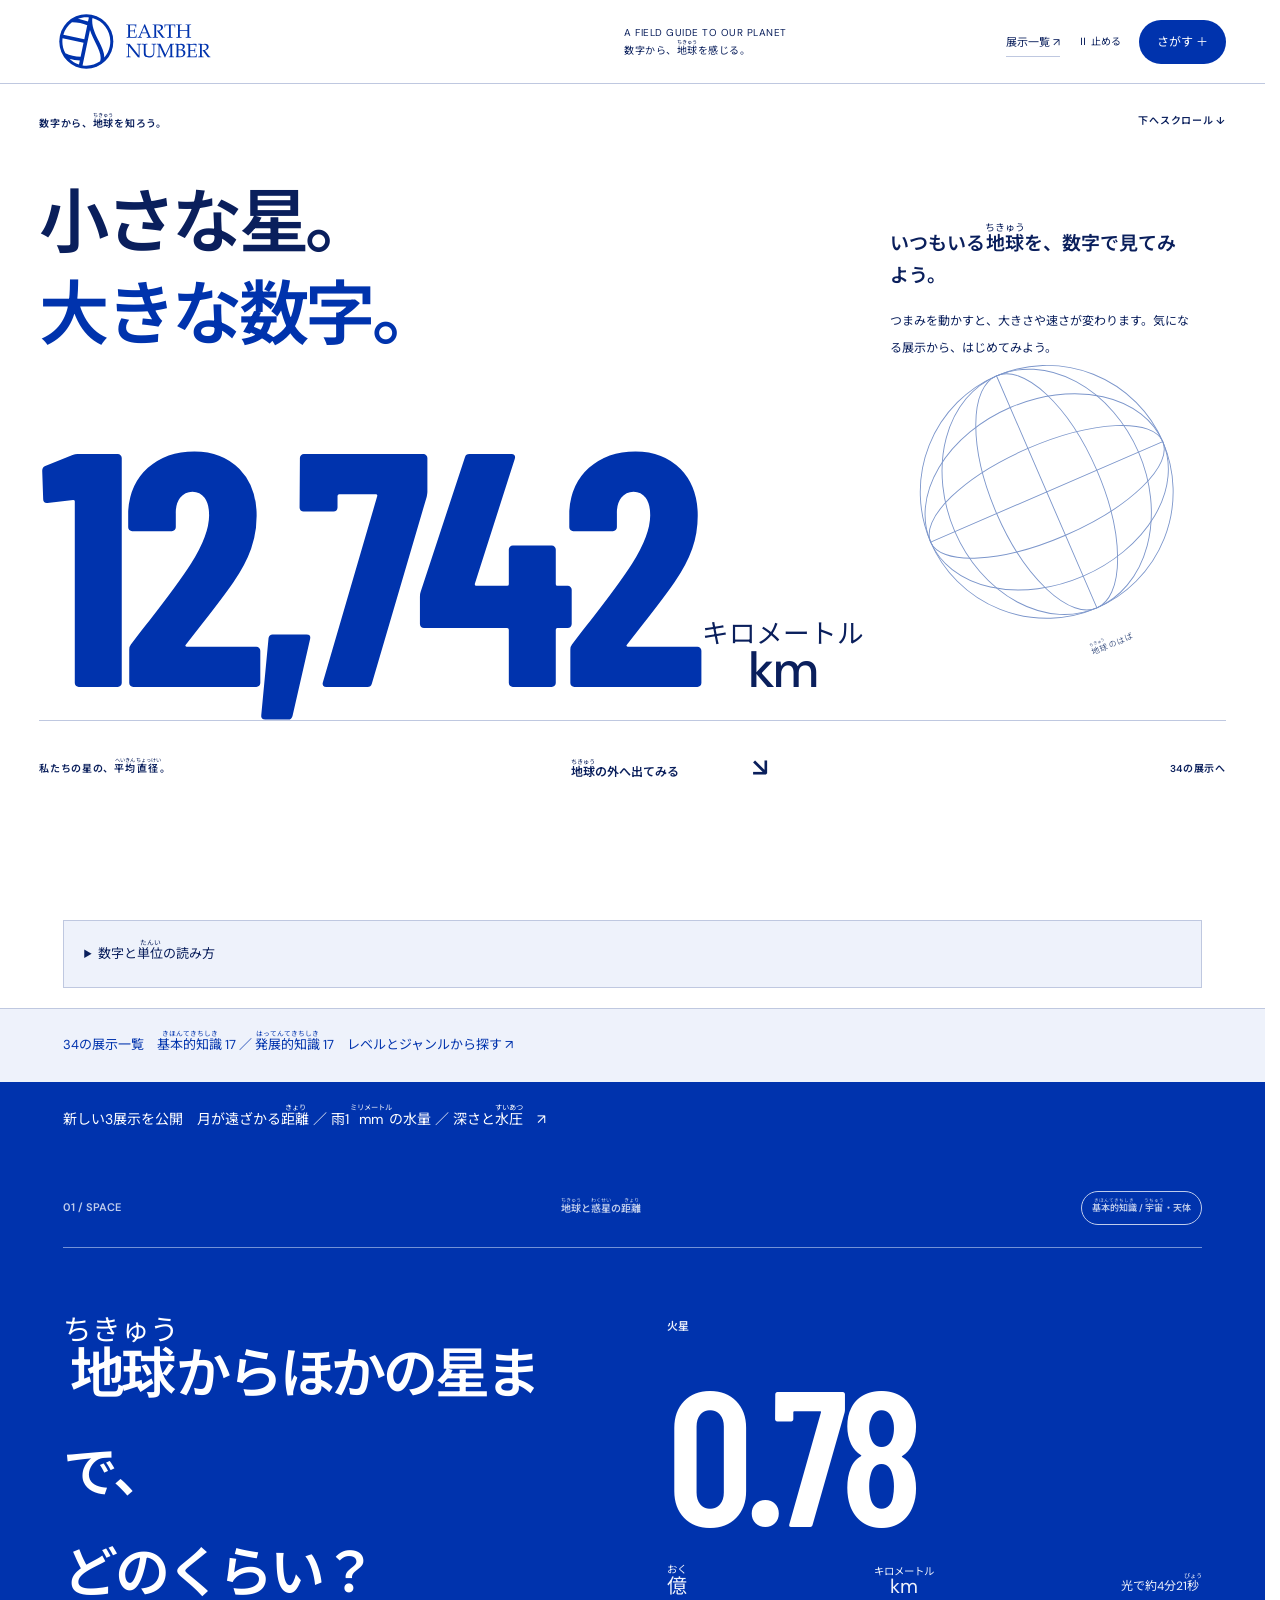
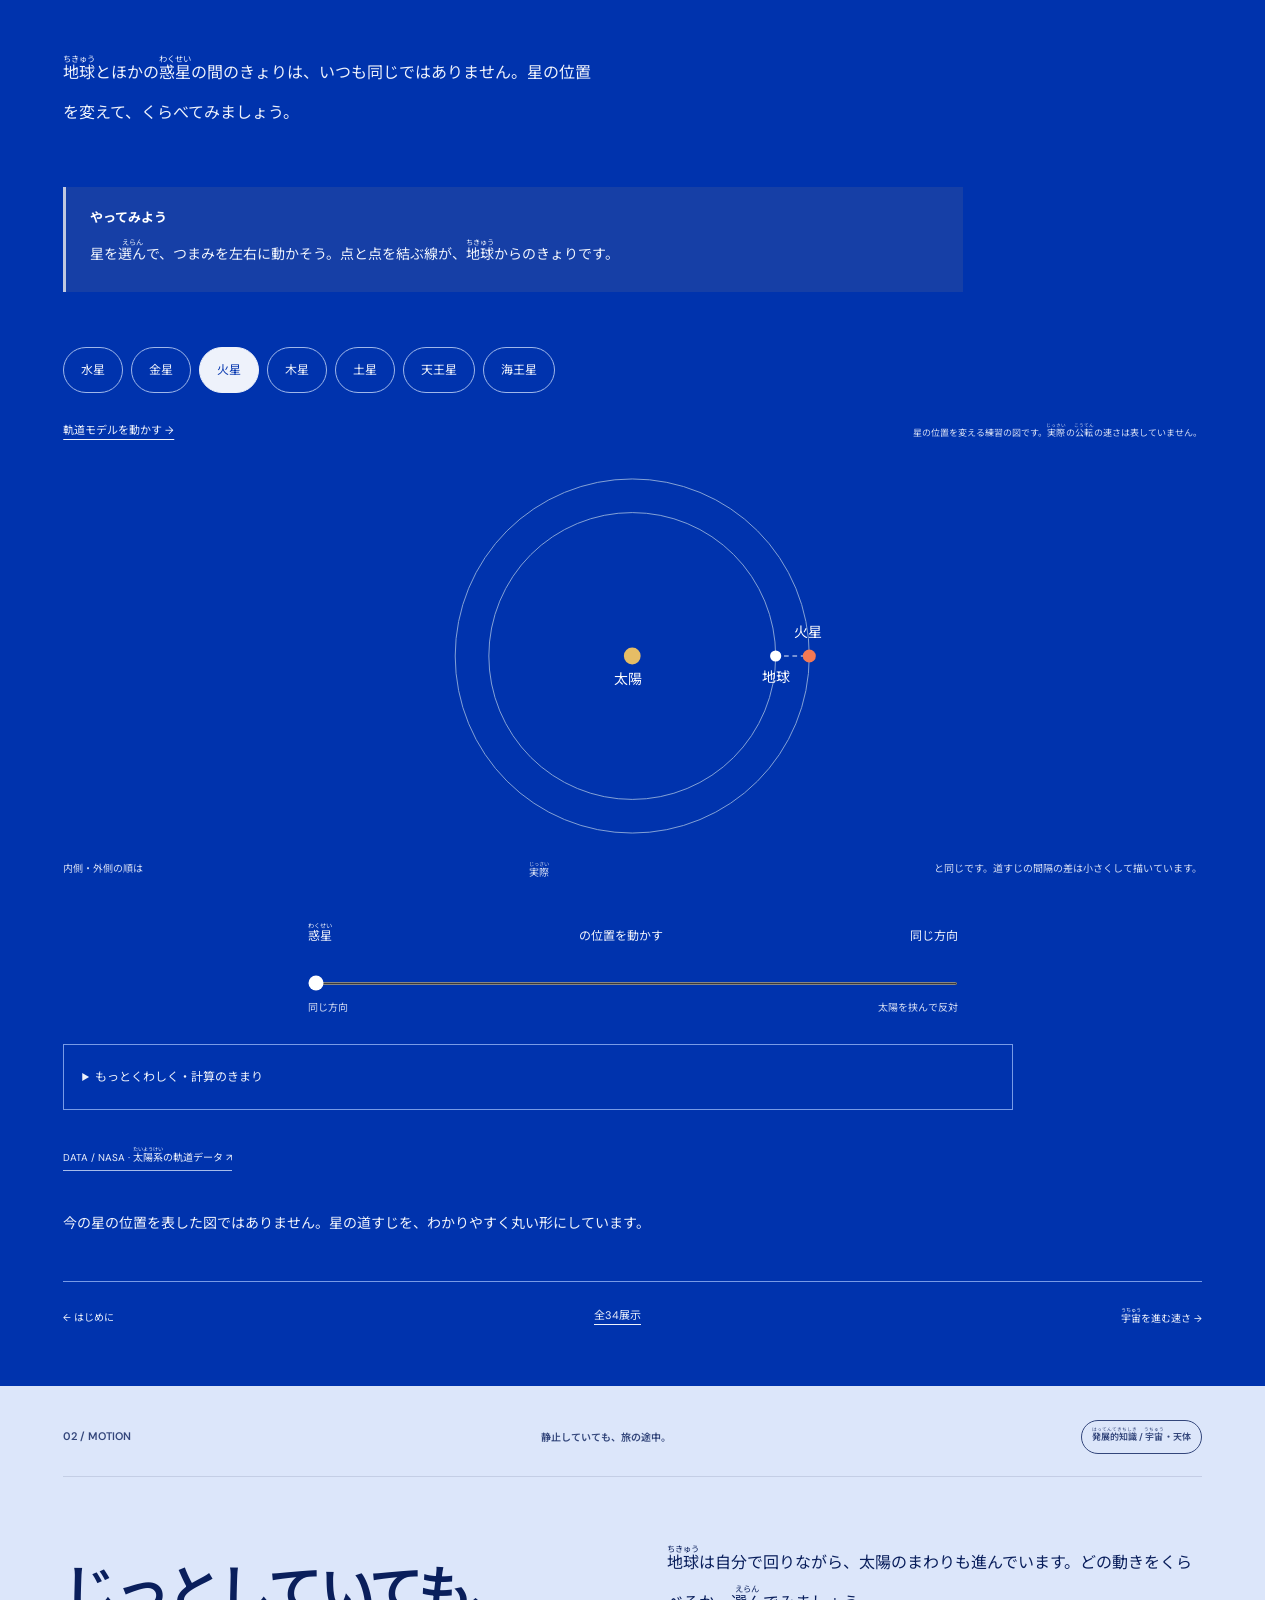
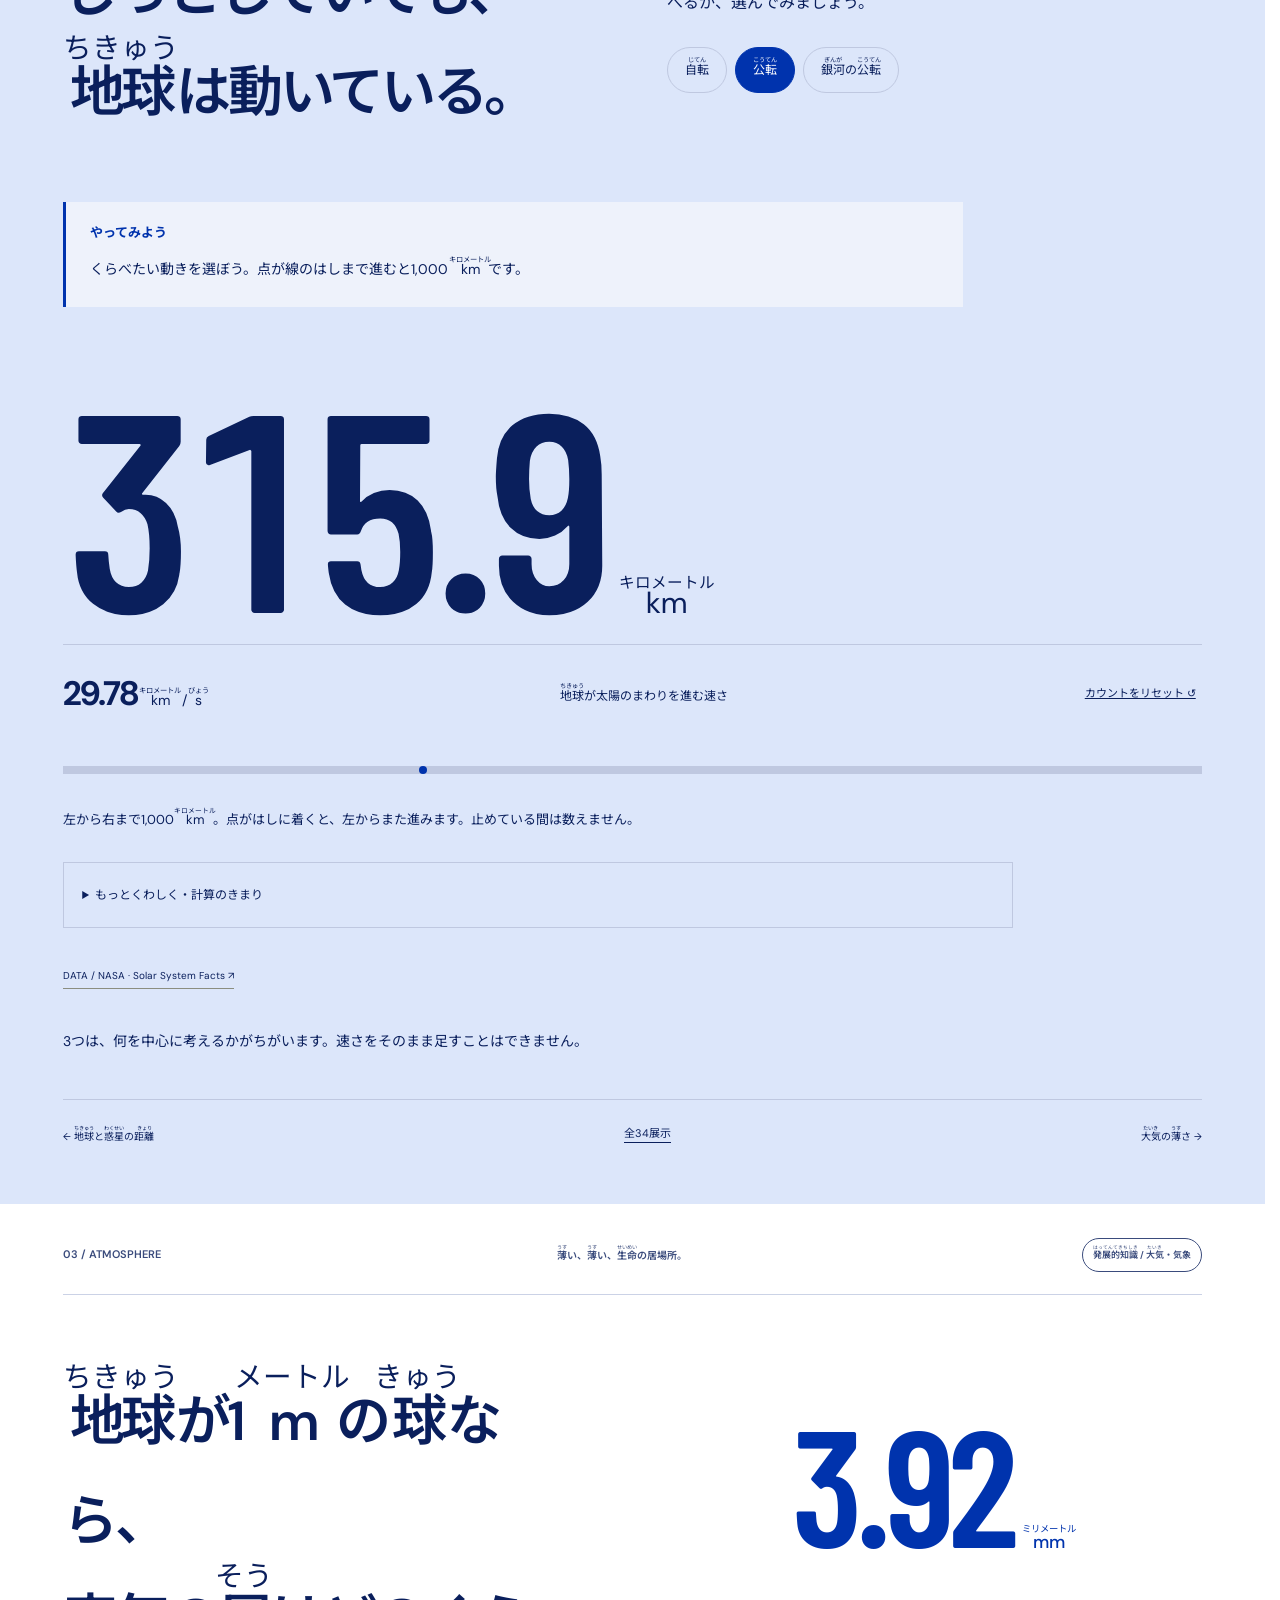
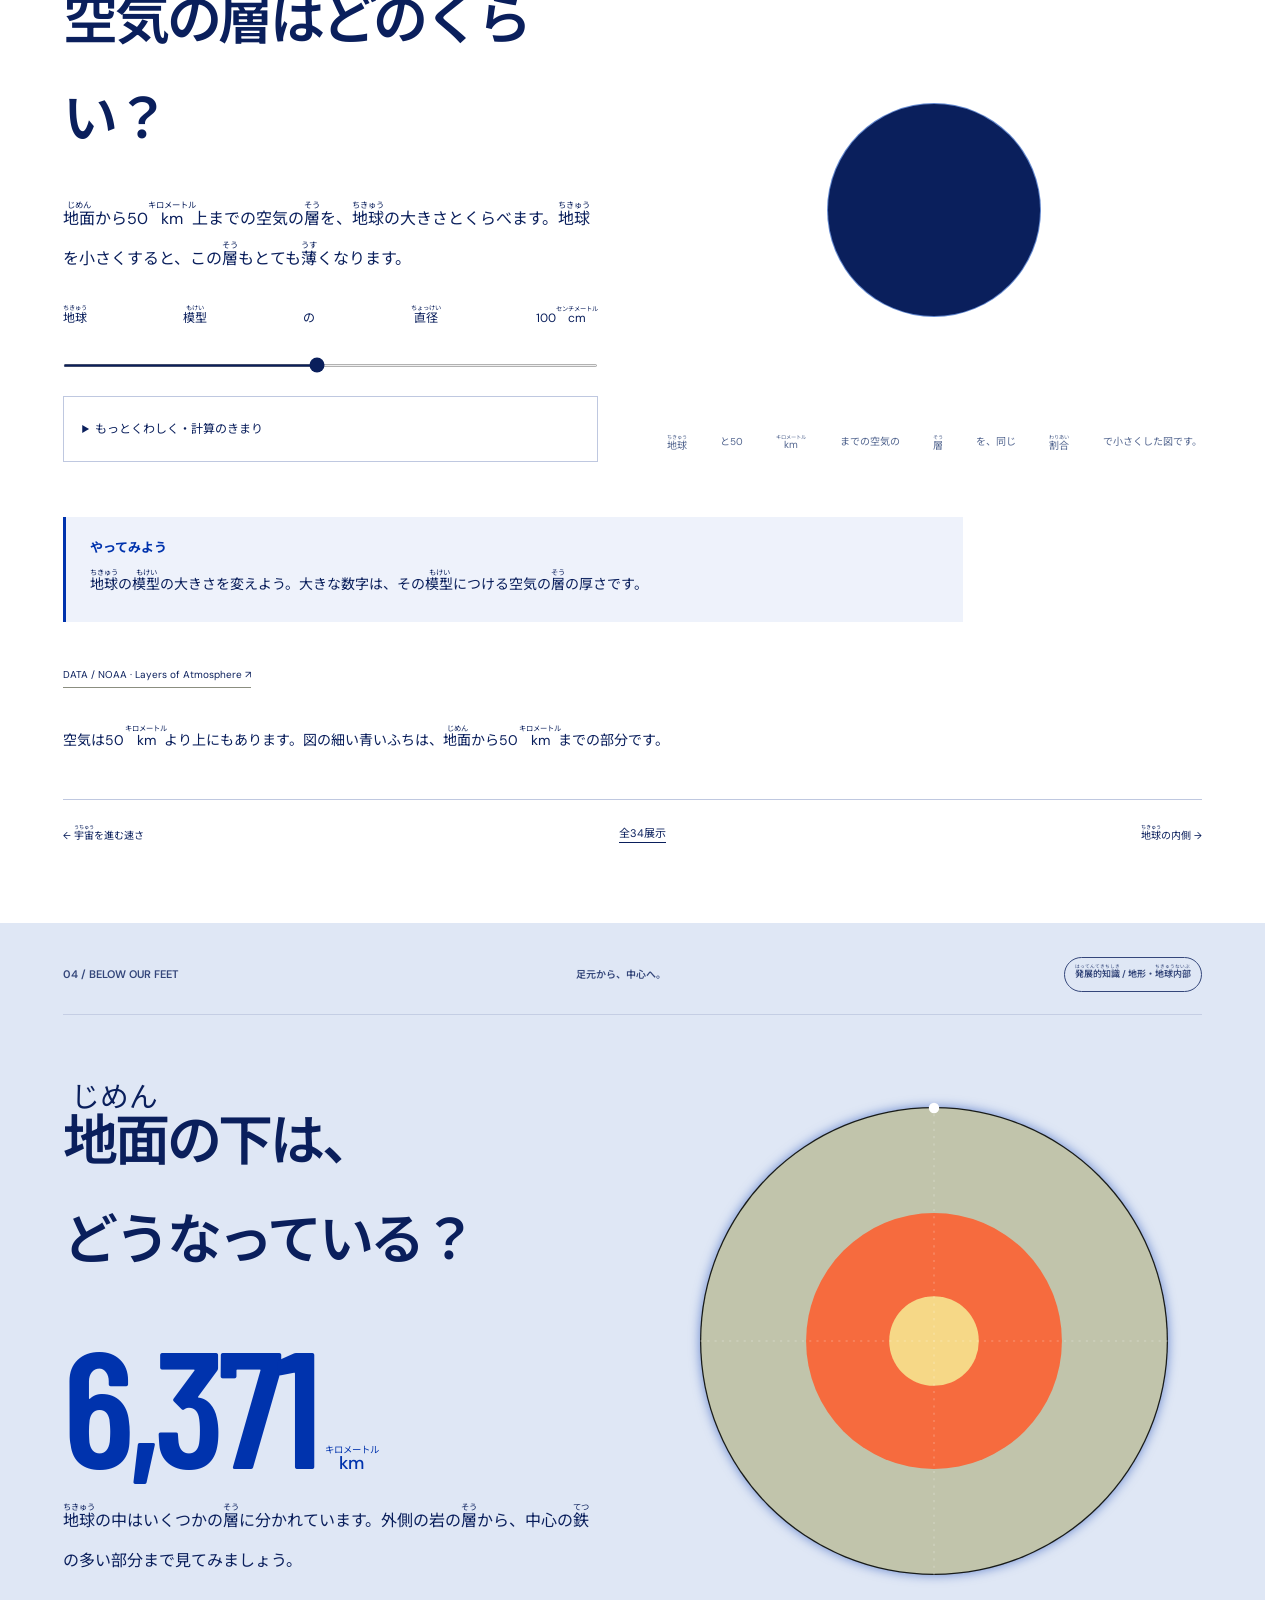
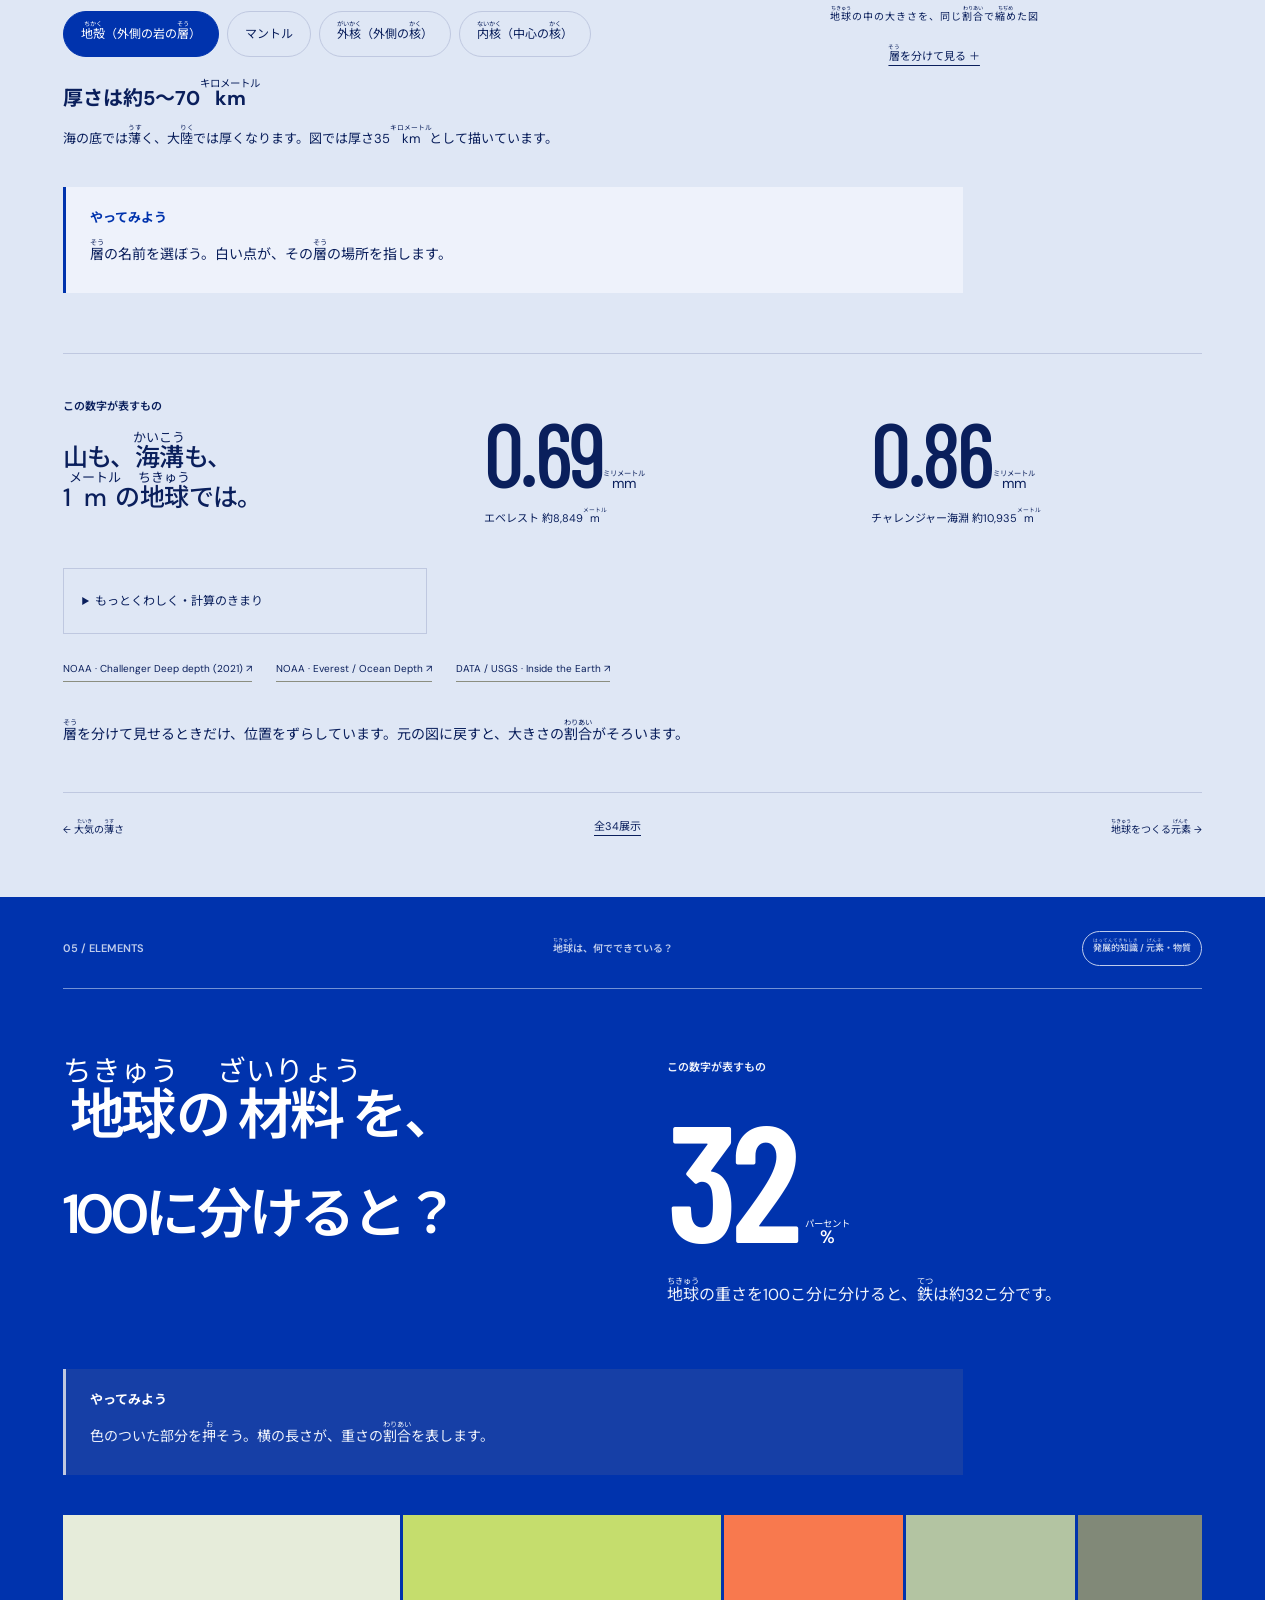
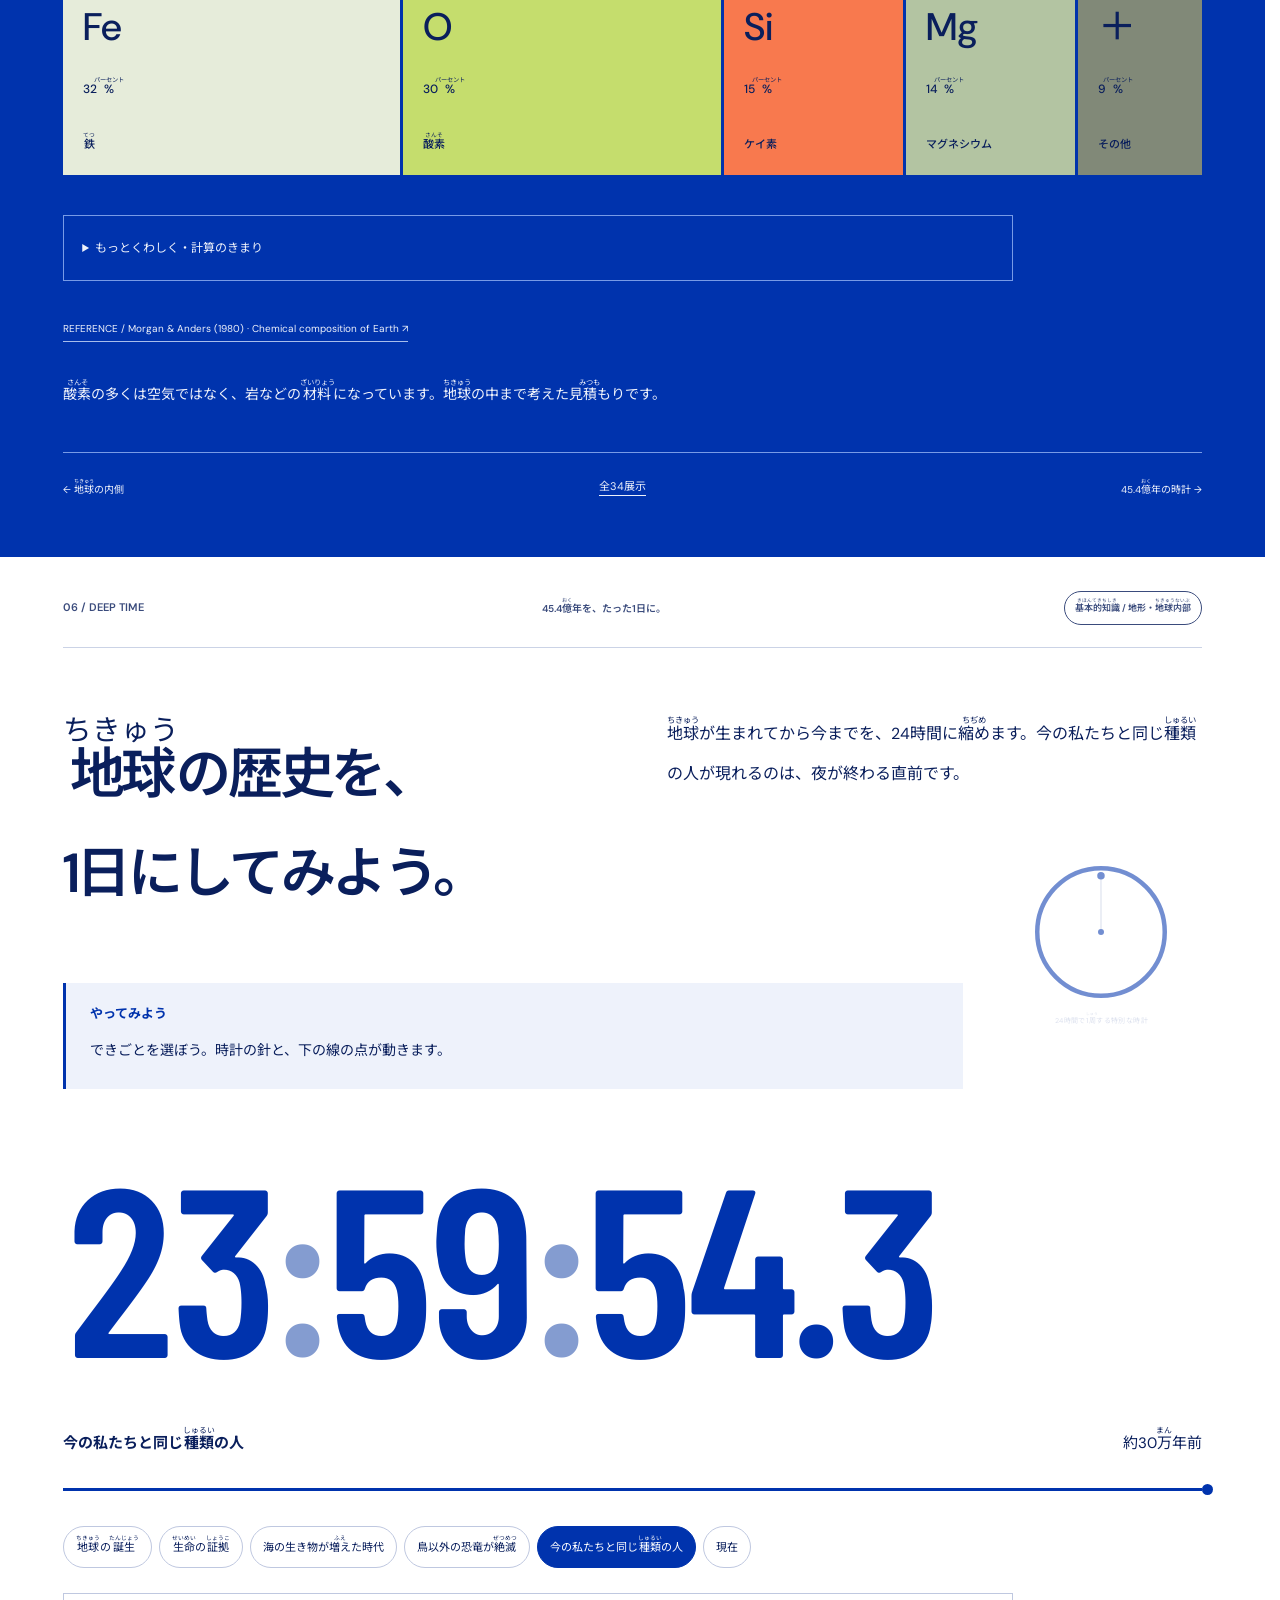
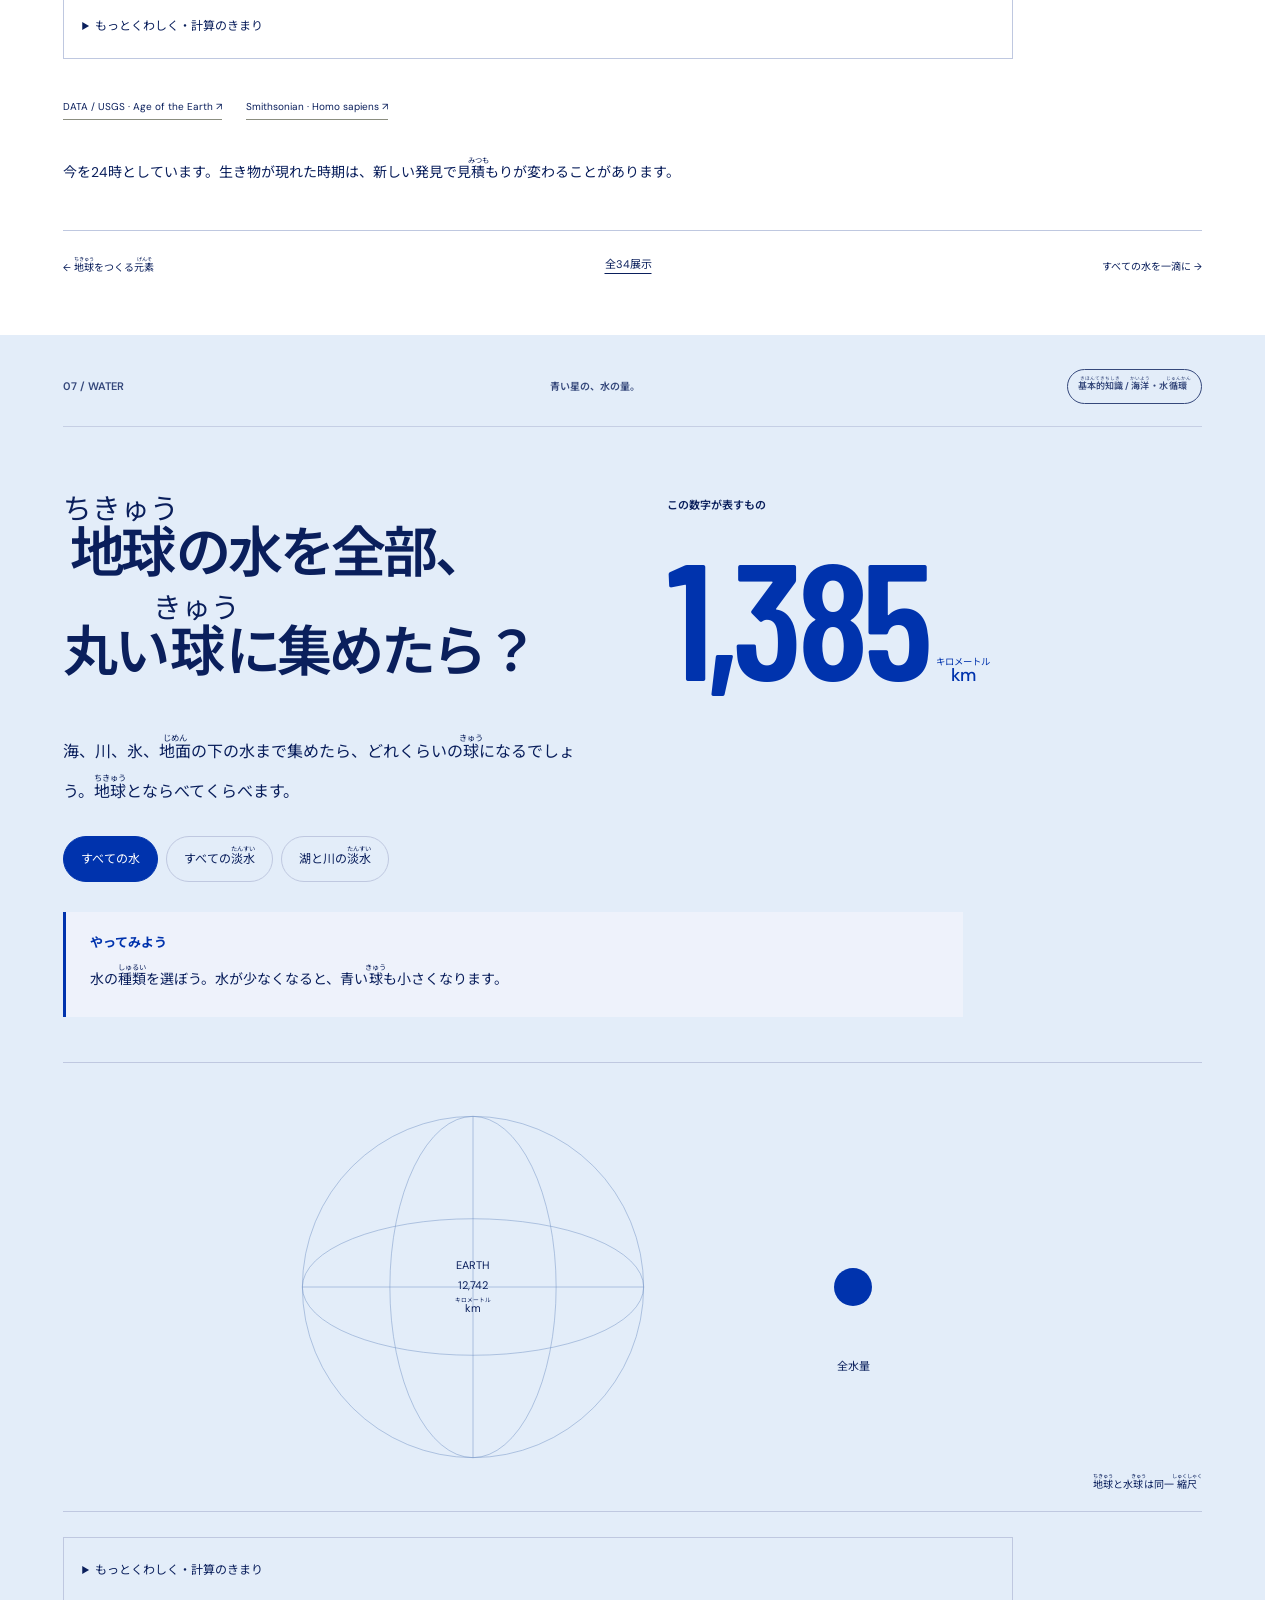
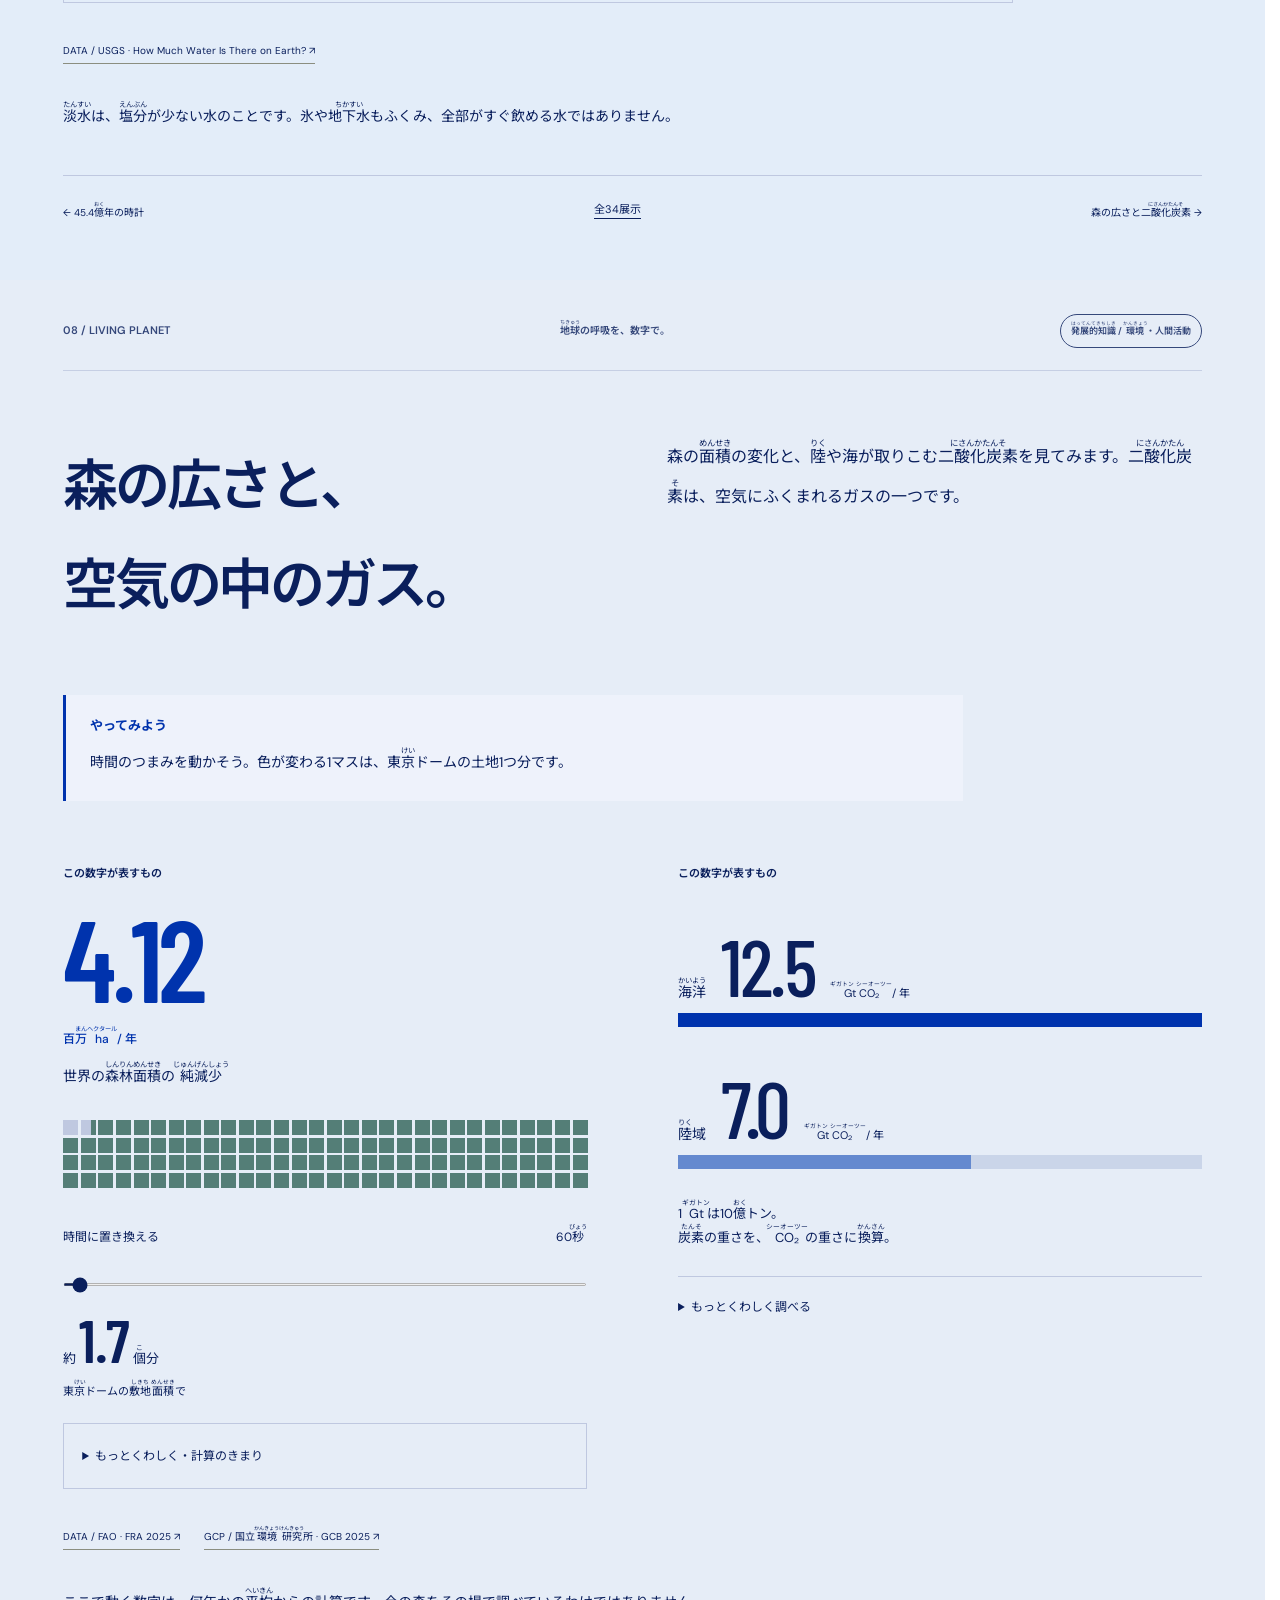
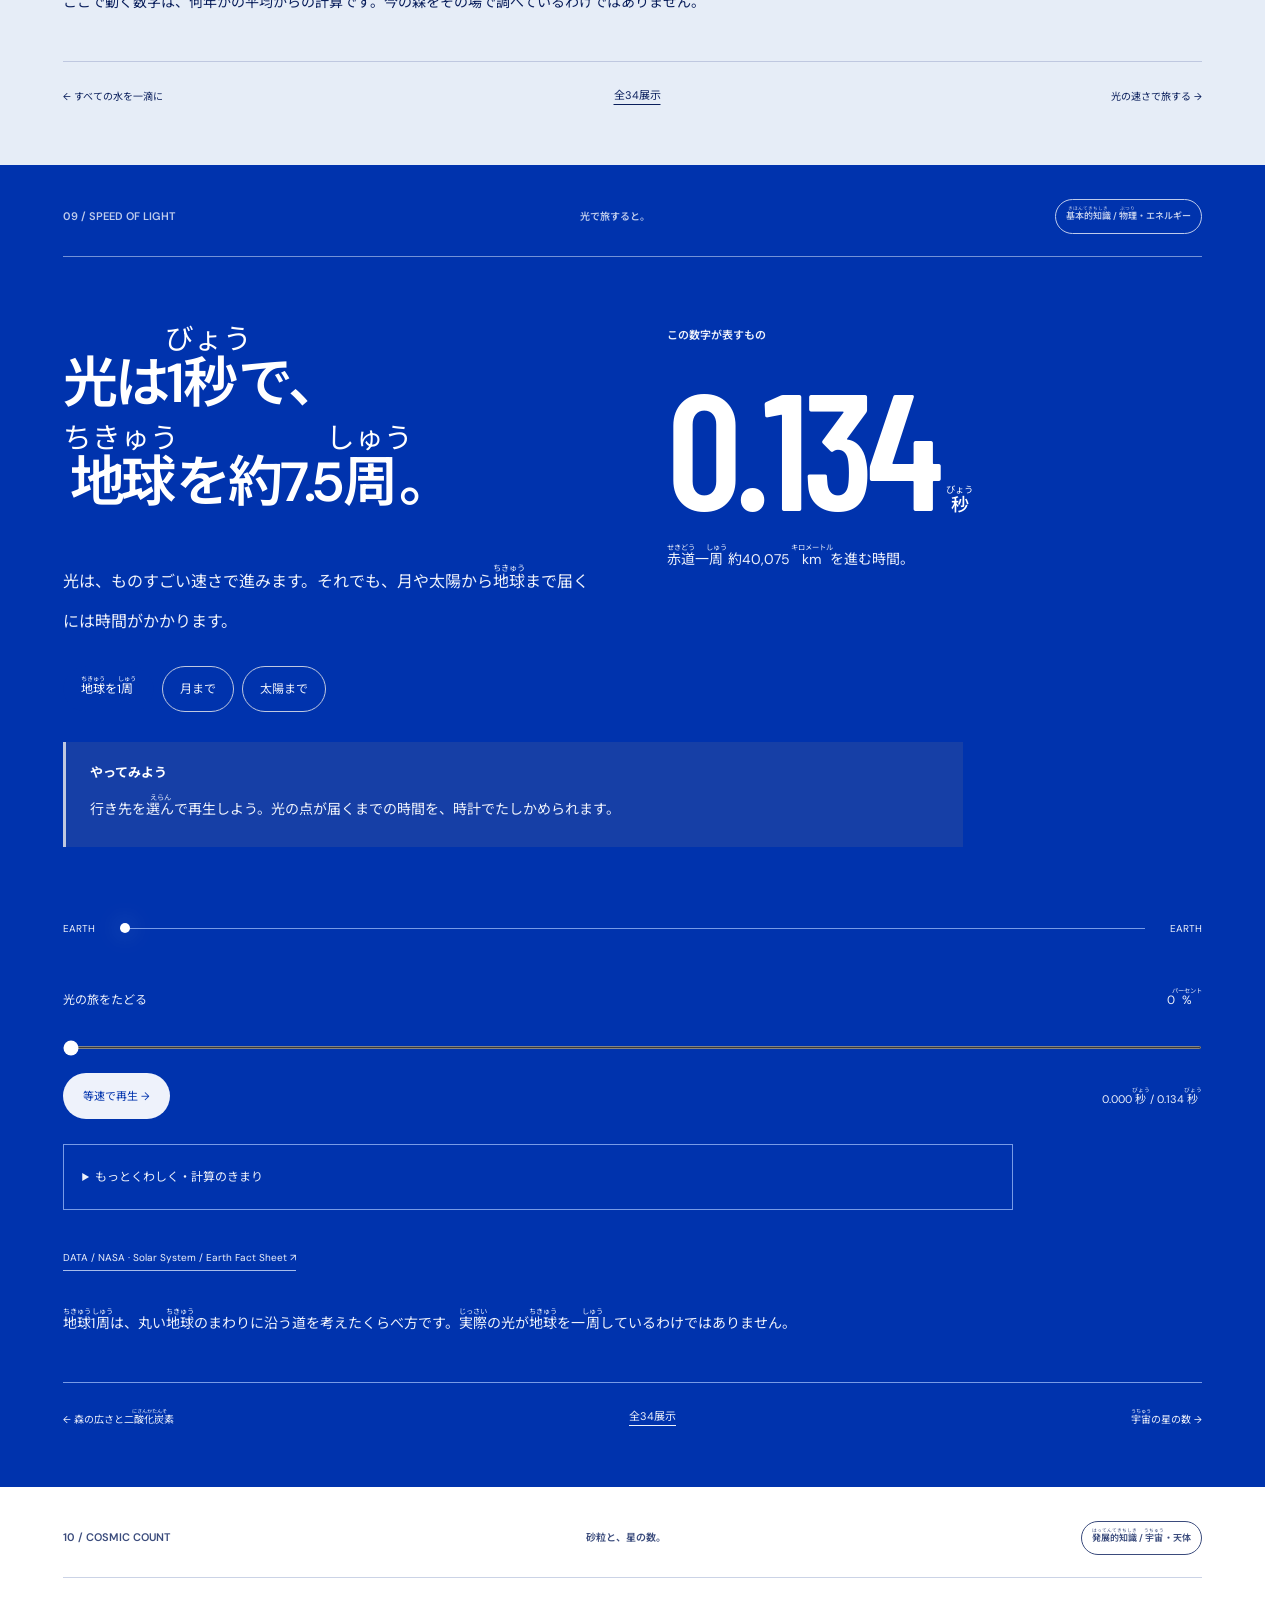
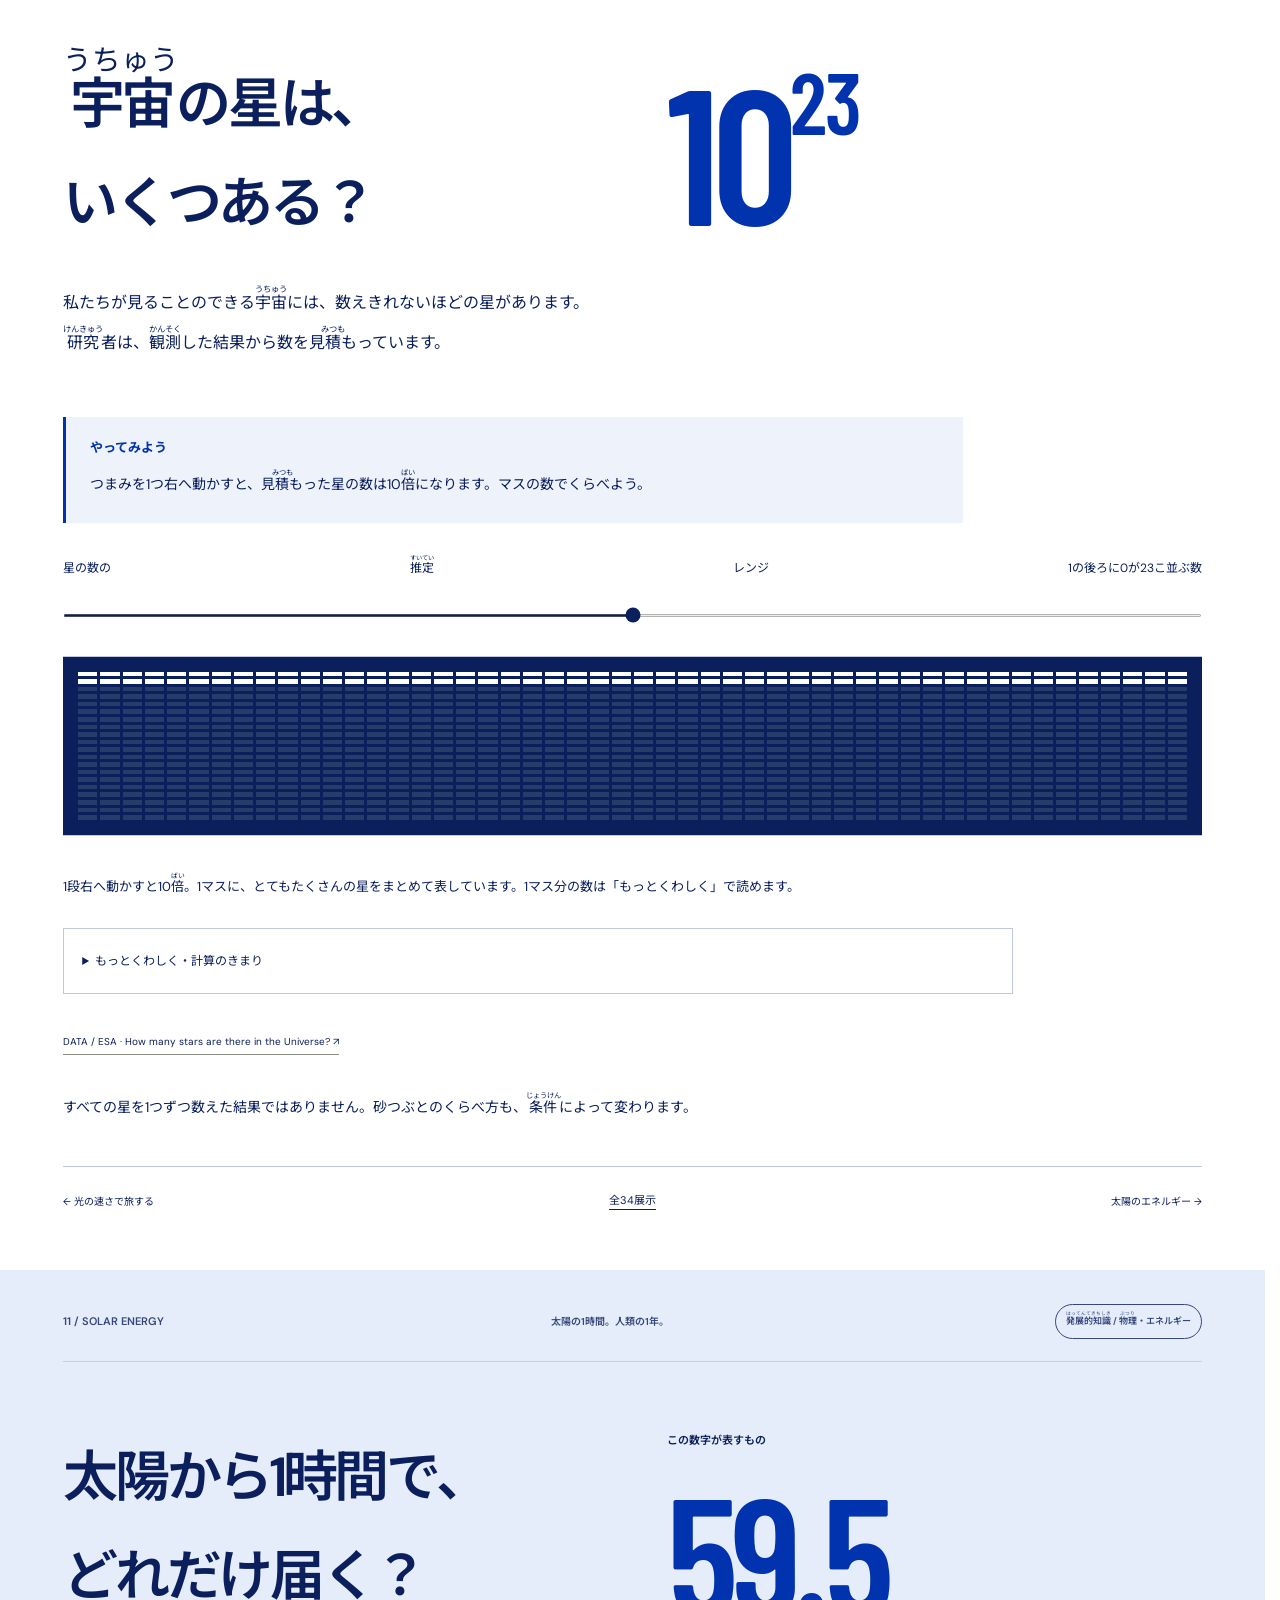
==== commit 37f0422e: "Complete page update date and manifest description without changing brand history" ====
--- a/index.html
+++ b/index.html
@@ -22,5 +22,5 @@
 <section aria-labelledby="water-heading" class="exhibit water" data-genre="water" data-level="basic" id="water"><div class="section-head"><span>07 / WATER</span><span>青い星の、水の量。</span><a class="learning-badge" href="exhibits.html?level=basic&amp;genre=water">基本的知識 / 海洋・水循環</a></div><div class="split"><div><h2 id="water-heading">地球の水を全部、<br/>丸い球に集めたら？</h2><p class="lede" id="waterText">海、川、氷、地面の下の水まで集めたら、どれくらいの球になるでしょう。地球とならべてくらべます。</p><div class="segmented" id="waterTabs"><button class="active" data-water="0">すべての水</button><button data-water="1">すべての淡水</button><button data-water="2">湖と川の淡水</button></div></div><div><span class="eyebrow">この数字が表すもの</span><div class="value"><span id="waterNum">1,385</span><small>km</small></div></div></div><div class="kid-guide"><strong>やってみよう</strong><p>水の種類を選ぼう。水が少なくなると、青い球も小さくなります。</p></div><div class="water-stage"><div class="water-earth"><svg aria-hidden="true" viewbox="0 0 400 400"><circle cx="200" cy="200" r="195"></circle><ellipse cx="200" cy="200" rx="95" ry="195"></ellipse><ellipse cx="200" cy="200" rx="195" ry="78"></ellipse><path d="M5 200h390M200 5v390"></path></svg><span>EARTH<br/>12,742 km</span></div><div class="water-sphere-space"><div id="waterSphere"></div><span id="waterSphereLabel">全水量</span></div><span class="water-scale">地球と水球は同一縮尺</span></div><details class="science-detail"><summary>もっとくわしく・計算のきまり</summary><p class="note">淡水の多くは氷や地下水です。「淡水」すべてがすぐ飲めるわけではありません。湖と川の淡水も、そのまま飲用できる量を示していません。水球の直径はUSGSの概数。</p></details><a class="source" href="https://www.usgs.gov/water-science-school/science/how-much-water-there-earth" rel="noopener" target="_blank">DATA / USGS · How Much Water Is There on Earth? ↗</a><p class="kid-caution">淡水は、塩分が少ない水のことです。氷や地下水もふくみ、全部がすぐ飲める水ではありません。</p></section>
 <section aria-labelledby="cycles-heading" class="exhibit forest" data-genre="environment" data-level="advanced" id="cycles"><div class="section-head"><span>08 / LIVING PLANET</span><span>地球の呼吸を、数字で。</span><a class="learning-badge" href="exhibits.html?level=advanced&amp;genre=environment">発展的知識 / 環境・人間活動</a></div><div class="split"><h2 id="cycles-heading">森の広さと、<br/>空気の中のガス。</h2><p class="lede">森の面積の変化と、陸や海が取りこむ二酸化炭素を見てみます。二酸化炭素は、空気にふくまれるガスの一つです。</p></div><div class="kid-guide"><strong>やってみよう</strong><p>時間のつまみを動かそう。色が変わる1マスは、東京ドームの土地1つ分です。</p></div><div class="cycle-grid"><div><span class="eyebrow">この数字が表すもの</span><div class="value">4.12<small>百万 ha / 年</small></div><p>世界の森林面積の純減少</p><div aria-hidden="true" class="forest-grid" id="forestGrid"></div><label for="forestSeconds">時間に置き換える <output id="forestLabel">60秒</output></label><input id="forestSeconds" max="3600" min="1" type="range" value="60"/><p class="forest-equivalent">約 <b id="forestDomes">1.7</b> 個分 <span>東京ドームの敷地面積で</span></p><details class="science-detail"><summary>もっとくわしく・計算のきまり</summary><p class="note">純減少は森林減少から拡大分を引いた値。2015–2025年の年平均を一定の速さに換算したもので、実況ではありません。東京ドーム敷地面積46,755 m²で計算。</p></details></div><div class="carbon"><span class="eyebrow">この数字が表すもの</span><div class="carbon-row"><span>海洋</span><b>12.5</b><small>Gt CO₂ / 年</small></div><div class="carbon-bar"><i style="width:100%"></i></div><div class="carbon-row"><span>陸域</span><b>7.0</b><small>Gt CO₂ / 年</small></div><div class="carbon-bar"><i style="width:56%"></i></div><p>1 Gtは10億トン。<br/>炭素の重さを、CO₂の重さに換算。</p><details><summary>もっとくわしく調べる</summary><p>Global Carbon Budget 2025の2024年推計。海洋3.4 ± 0.4 GtC、陸域1.9 ± 1.1 GtCに44/12を乗じ、約12.5 ± 1.5、7.0 ± 4.0 Gt CO₂へ換算。陸域吸収は森林以外も含みます。土地利用変化による排出は別項目で、収支には不均衡と大きな不確かさがあります。</p></details></div></div><a class="source" href="https://www.fao.org/newsroom/detail/global-deforestation-slows--but-forests-remain-under-pressure--fao-report-shows/en" rel="noopener" target="_blank">DATA / FAO · FRA 2025 ↗</a> <a class="source" href="https://www.cger.nies.go.jp/gcp/news/20251113.html" rel="noopener" target="_blank">GCP / 国立環境研究所 · GCB 2025 ↗</a><p class="kid-caution">ここで動く数字は、何年かの平均からの計算です。今の森をその場で調べているわけではありません。</p></section>
 <section aria-labelledby="light-heading" class="exhibit dark" data-genre="physics" data-level="basic" id="light"><div class="section-head"><span>09 / SPEED OF LIGHT</span><span>光で旅すると。</span><a class="learning-badge" href="exhibits.html?level=basic&amp;genre=physics">基本的知識 / 物理・エネルギー</a></div><div class="split"><div><h2 id="light-heading">光は1秒で、<br/>地球を約7.5周。</h2><p class="lede">光は、ものすごい速さで進みます。それでも、月や太陽から地球まで届くには時間がかかります。</p><div class="segmented" id="lightTabs"><button class="active" data-light="40075">地球を1周</button><button data-light="384400">月まで</button><button data-light="149597870.7">太陽まで</button></div></div><div><span class="eyebrow">この数字が表すもの</span><div class="value"><span id="lightNum">0.134</span><small>秒</small></div><p id="lightExplain">赤道一周 約40,075 kmを進む時間。</p></div></div><div class="kid-guide"><strong>やってみよう</strong><p>行き先を選んで再生しよう。光の点が届くまでの時間を、時計でたしかめられます。</p></div><div class="light-lane"><span>EARTH</span><div><i id="photon"></i></div><span id="lightDestination">EARTH</span></div><label class="slider-label" for="lightSlider">光の旅をたどる <output id="lightPercent">0%</output></label><input id="lightSlider" max="1000" min="0" type="range" value="0"/><div class="light-actions"><button id="lightPlay">等速で再生 →</button><span id="lightElapsed">0.000 秒 / 0.134 秒</span></div><details class="science-detail"><summary>もっとくわしく・計算のきまり</summary><p class="note">真空中の光速299,792.458 km/sで計算。地球一周は赤道の長さを比較したあると考えた経路です。月は平均距離、太陽は1 AU。再生は実際の光の所要時間と同じ速さ。タイムラインの位置は旅全体に対する割合です。</p></details><a class="source" href="https://nssdc.gsfc.nasa.gov/planetary/factsheet/earthfact.html" rel="noopener" target="_blank">DATA / NASA · Solar System / Earth Fact Sheet ↗</a><p class="kid-caution">地球1周は、丸い地球のまわりに沿う道を考えたくらべ方です。実際の光が地球を一周しているわけではありません。</p></section><section aria-labelledby="stars-heading" class="exhibit" data-genre="space" data-level="advanced" id="stars"><div class="section-head"><span>10 / COSMIC COUNT</span><span>砂粒と、星の数。</span><a class="learning-badge" href="exhibits.html?level=advanced&amp;genre=space">発展的知識 / 宇宙・天体</a></div><div class="split"><div><h2 id="stars-heading">宇宙の星は、<br/>いくつある？</h2><p class="lede">私たちが見ることのできる宇宙には、数えきれないほどの星があります。研究者は、観測した結果から数を見積もっています。</p></div><div class="power-number">10<sup id="starPower">23</sup></div></div><div class="kid-guide"><strong>やってみよう</strong><p>つまみを1つ右へ動かすと、見積もった星の数は10倍になります。マスの数でくらべよう。</p></div><label class="slider-label" for="starExponent">星の数の推定レンジ <output id="starLabel">10²³ 個</output></label><input id="starExponent" max="24" min="22" type="range" value="23"/><div aria-hidden="true" class="star-field" id="starField"></div><details class="science-detail"><summary>もっとくわしく・計算のきまり</summary><p class="note">星の数は銀河数や銀河あたりの星の数に基づく桁の推定です。「地球のすべての砂粒より多い」という比較は、砂浜・砂漠・深さ・粒径の定義で変わるため断定していません。点は数の雰囲気を表す模式表現で、1点が星1個ではありません。</p></details><a class="source" href="https://www.esa.int/Science_Exploration/Space_Science/How_many_stars_are_there_in_the_Universe" rel="noopener" target="_blank">DATA / ESA · How many stars are there in the Universe? ↗</a><p class="kid-caution">すべての星を1つずつ数えた結果ではありません。砂つぶとのくらべ方も、条件によって変わります。</p></section><section aria-labelledby="solar-heading" class="exhibit sunshine" data-genre="physics" data-level="advanced" id="solar"><div class="section-head"><span>11 / SOLAR ENERGY</span><span>太陽の1時間。人類の1年。</span><a class="learning-badge" href="exhibits.html?level=advanced&amp;genre=physics">発展的知識 / 物理・エネルギー</a></div><div class="split"><div><h2 id="solar-heading">太陽から1時間で、<br/>どれだけ届く？</h2><p class="lede">地球には太陽から光のエネルギーが届きます。その量を、人間が1年に使ったエネルギーとくらべます。</p></div><div><span class="eyebrow">この数字が表すもの</span><div class="value">59.5<small>分</small></div></div></div><div class="kid-guide"><strong>やってみよう</strong><p>時間を増やそう。棒が真ん中の線に届くと、人間の約1年分です。</p></div><div aria-hidden="true" class="sun-orbit"><div></div><i></i></div><div class="solar-meter"><div id="solarFill"></div><span id="solarPercent">17%</span></div><label class="slider-label" for="solarMinutes">太陽光が届く時間 <output id="solarLabel">10分</output></label><input id="solarMinutes" max="120" min="1" type="range" value="10"/><div class="solar-legend"><span>0</span><span>人類の1年分 ≈ 620 EJ</span><span>2年分</span></div><details class="science-detail"><summary>もっとくわしく・計算のきまり</summary><p class="note">太陽放射1,361 W/m² × 地球の断面積πR²（R=6,371 km）≒ 1.735×10¹⁷ W。620 EJを割ると約59.5分。比較する消費量はEnergy Institute 2024版の2023年統計です。大気上端に入射する総量であり、地表で発電・回収できる量ではありません。</p></details><a class="source" href="https://www.energyinst.org/statistical-review/resources-and-data-downloads" rel="noopener" target="_blank">Energy Institute · Statistical Review 2024 archive ↗</a><a class="source" href="https://earth.gsfc.nasa.gov/climate/projects/solar-irradiance/science" rel="noopener" target="_blank">DATA / NASA · Solar Irradiance ↗</a><p class="kid-caution">くらべているのは空気の層の外側に届く光です。その全部を電気に変えて使える、という意味ではありません。</p></section><section aria-labelledby="lightning-heading" class="exhibit dark" data-genre="air" data-level="basic" id="lightning"><div class="section-head"><span>12 / ELECTRIC PLANET</span><span>地球は、絶えず光っている。</span><a class="learning-badge" href="exhibits.html?level=basic&amp;genre=air">基本的知識 / 大気・気象</a></div><div class="split"><div><h2 id="lightning-heading">世界では1秒に、<br/>約44回の雷。</h2><p class="lede">雲の中で光る雷も、地面につながる雷もあります。世界で起きる回数の平均を、時間に合わせて数えます。</p><span class="eyebrow">この数字が表すもの</span></div><div><div class="value"><span id="flashCount">0</span><small>回</small></div><p>この展示が画面に入ってからの、平均値による換算。</p><button class="text-button" id="resetFlash">カウントをリセット ↺</button></div></div><div class="kid-guide"><strong>やってみよう</strong><p>再生中の1秒を、44この点で表しています。数字は、数え始めてからの合計です。</p></div><div aria-hidden="true" class="flash-dots" id="flashDots"></div><details class="science-detail"><summary>もっとくわしく・計算のきまり</summary><p class="note">衛星観測研究による世界平均44 ± 5 flashes/s（Christian et al., 2003）。約380万回/日に相当します。「発光」は落雷だけではありません。光点は発生地点を示さない模式表現。強い点滅を避け、ゆっくりした濃淡で表示しています。</p></details><a class="source" href="https://ntrs.nasa.gov/citations/20020051098" rel="noopener" target="_blank">DATA / NASA NTRS · Global Frequency and Distribution of Lightning ↗</a><p class="kid-caution">今の雷を観測しているわけではありません。点の場所も、実際に雷が光った場所ではありません。</p></section><section aria-labelledby="quake-heading" class="exhibit" data-genre="geology" data-level="advanced" id="quake"><div class="section-head"><span>13 / ENERGY SCALE</span><span>マグニチュードの、一段。</span><a class="learning-badge" href="exhibits.html?level=advanced&amp;genre=geology">発展的知識 / 地形・地球内部</a></div><div class="split"><div><h2 id="quake-heading">地震の数字が2ちがうと、<br/>エネルギーは約1,000倍。</h2><p class="lede">地震そのものの大きさを表す数字を、マグニチュードといいます。数字が少し変わるだけで、出るエネルギーは大きく変わります。</p><label class="slider-label" for="magnitude">比較するマグニチュード <output id="magLabel">M8.0</output></label><input id="magnitude" max="9" min="6" step="0.1" type="range" value="8"/></div><div><span class="eyebrow">この数字が表すもの</span><div class="value"><span id="quakeNum">1,000</span><small>倍</small></div></div></div><div class="kid-guide"><strong>やってみよう</strong><p>M6を1とすると、どうなるでしょう。つまみを動かし、円の面積をくらべよう。</p></div><div class="quake-area"><div aria-hidden="true" class="quake-ripple"></div><div class="quake-small">M6</div><div id="quakeCircle"><span>M8</span></div></div><details class="science-detail"><summary>もっとくわしく・計算のきまり</summary><p class="note">エネルギー比 = 10^(1.5 × マグニチュード差)。円の面積がエネルギー比に比例する表現です。揺れの強さ（震度）、被害、震源域の面積を示すものではありません。</p></details><a class="source" href="https://earthquake.usgs.gov/education/how_much_bigger.php" rel="noopener" target="_blank">DATA / USGS · Earthquake Magnitude / Energy ↗</a><p class="kid-caution">円の面積はエネルギーのくらべ方です。ゆれる強さや、被害の大きさをそのまま表す図ではありません。</p></section><section aria-labelledby="airmass-heading" class="exhibit air" data-genre="air" data-level="basic" id="airmass"><div class="section-head"><span>14 / INVISIBLE MASS</span><span>見えない空気の重さ。</span><a class="learning-badge" href="exhibits.html?level=basic&amp;genre=air">基本的知識 / 大気・気象</a></div><div class="split"><div><h2 id="airmass-heading">見えない空気にも、<br/>重さがある。</h2><p class="lede">空気は目に見えませんが、重さがあります。地球を包む空気を全部合わせると、とても大きな数字になります。</p><div class="segmented" id="massTabs"><button class="active" data-mass="t">トン</button><button data-mass="kg">キログラム</button></div></div><div><span class="eyebrow">この数字が表すもの</span><div class="power-number">5.1<span class="times">×</span>10<sup id="massPower">15</sup></div><p id="massUnit">t（トン） ≈ 5,100兆トン</p></div></div><div class="kid-guide"><strong>やってみよう</strong><p>単位を切り替えよう。同じ空気の量でも、kgとトンでは数字が変わります。</p></div><details class="science-detail"><summary>もっとくわしく・計算のきまり</summary><p class="note">NASA Earth Fact Sheetの大気質量5.1×10¹⁸ kgを使用。1 t = 1,000 kgで換算。文献によって約5.15×10¹⁸ kgとも示され、これは5,150兆トンに相当します。</p></details><a class="source" href="https://nssdc.gsfc.nasa.gov/planetary/factsheet/earthfact.html" rel="noopener" target="_blank">DATA / NASA · Earth Fact Sheet ↗</a><p class="kid-caution">この展示の「重さ」は、材料の量を表す質量という意味で使っています。</p></section><section aria-labelledby="dna-heading" class="exhibit dna" data-genre="life" data-level="advanced" id="dna"><div class="section-head"><span>15 / INNER UNIVERSE</span><span>細胞の中にある、長い旅。</span><a class="learning-badge" href="exhibits.html?level=advanced&amp;genre=life">発展的知識 / 生命・生態系</a></div><div class="split"><div><h2 id="dna-heading">体の中のDNAを、<br/>長いひもにしたら？</h2><p class="lede">DNAは、生き物の体をつくる情報をもつ物質です。1つの細胞に入るDNAをのばして、たくさんつないだ長さを考えます。</p><label class="slider-label" for="dnaCells">DNAを2 m含む細胞の数（こう考えて計算）<output id="dnaLabel">5兆個</output></label><input id="dnaCells" max="10" min="1" step="0.1" type="range" value="5"/></div><div><span class="eyebrow">この数字が表すもの</span><div class="value"><span id="dnaNum">33.4</span><small>往復</small></div><p id="dnaLength">総延長 約100億 km</p></div></div><div class="kid-guide"><strong>やってみよう</strong><p>DNAをもつ細胞の数を変えよう。図の線は、地球から太陽まで何往復できるかを表します。</p></div><svg aria-label="体の中のDNAを、長いひもにしたら？。図の見方は、この展示の説明を読んでください。" class="dna-helix" id="dnaHelix" role="img" viewbox="0 0 1000 180"></svg><details class="science-detail"><summary>もっとくわしく・計算のきまり</summary><p class="note">核DNA約2 m/二倍体細胞という代表値を使用。総長 = 仮定した細胞数 × 2 m、地球–太陽1往復 = 2 AU。成熟した赤血球には核がなく、全身の全細胞に2 mを掛けることはできません。細胞数・DNA量は体格や細胞種で変わるため、全身の実測値ではなく仮定の計算です。</p></details><a class="source" href="https://www.genome.gov/genetics-glossary/Nucleosome" rel="noopener" target="_blank">DATA / NHGRI · Nucleosome ↗</a><p class="kid-caution">すべての細胞に同じ長さのDNAがあるわけではありません。選んだ条件で計算する展示です。</p></section><section aria-labelledby="mammals-heading" class="exhibit forest" data-genre="life" data-level="advanced" id="mammals"><div class="section-head"><span>16 / MAMMAL BIOMASS</span><span>哺乳類の重さを、100に分ける。</span><a class="learning-badge" href="exhibits.html?level=advanced&amp;genre=life">発展的知識 / 生命・生態系</a></div><div class="split"><h2 id="mammals-heading">人と家畜と野生の動物、<br/>重さでくらべると？</h2><div><span class="eyebrow">この数字が表すもの</span><div class="value">95.8<small>%</small></div><p class="lede">人、牛やぶたなどの家畜、野生のほ乳類をくらべます。ほ乳類は、母乳で子を育てる仲間です。</p></div></div><div class="kid-guide"><strong>やってみよう</strong><p>色の帯を押そう。横の長さが、同じ方法で見積もった重さの割合です。</p></div><div class="mammal-blocks"><button data-mammal="0" style="flex:60;background:#8DA9D9">家畜<br/><b>59.9%</b></button><button data-mammal="1" style="flex:36;background:#C9DBFF">人間<br/><b>35.9%</b></button><button aria-label="野生哺乳類 約4.2パーセント" data-mammal="2" style="flex:4.2;background:#f76b3f">野生</button></div><p id="mammalInfo">家畜0.1、人間0.06、野生0.007 GtCから割合を計算。</p><details class="science-detail"><summary>もっとくわしく・計算のきまり</summary><p class="note">Bar-On et al.（2018）の炭素質量による推定です。個体数や種数の割合ではありません。野生は陸上・海洋の哺乳類を含みます。生体重で比較した別の研究とは基準が異なるため、この展示では2018年の推定値に統一しています。</p></details><a class="source" href="https://doi.org/10.1073/pnas.1711842115" rel="noopener" target="_blank">DATA / PNAS · The biomass distribution on Earth (2018) ↗</a><p class="kid-caution">数や種類の多さではありません。体の水分をふくむ重さではなく、体にある炭素という材料の重さでくらべています。</p></section><section aria-labelledby="species-heading" class="exhibit" data-genre="life" data-level="basic" id="species"><div class="section-head"><span>17 / UNKNOWN LIFE</span><span>まだ、名前のない生命。</span><a class="learning-badge" href="exhibits.html?level=basic&amp;genre=life">基本的知識 / 生命・生態系</a></div><div class="split"><div><h2 id="species-heading">まだ名前のついていない、<br/>生き物がたくさん。</h2><p class="lede">研究者は、まだ見つかっていない種類もふくめて、生き物の数を見積もっています。100マスに分けて、その割合を見てみましょう。</p></div><div><span class="eyebrow">この数字が表すもの</span><div class="value"><span id="speciesNum">86</span><small>%</small></div><button class="text-button" id="speciesToggle">記載済みの割合と切り替える ⇄</button></div></div><div class="kid-guide"><strong>やってみよう</strong><p>ボタンを押して、名前がついた種類と、まだ名前のない種類を切り替えよう。</p></div><div class="species-grid" id="speciesGrid"></div><details class="science-detail"><summary>もっとくわしく・計算のきまり</summary><p class="note">Mora et al.（2011）による真核生物の推定870万 ± 130万種（標準誤差）。同論文の当時のデータベース記載約120万種に対する未記載割合です。現在の記載数を表す数字ではなく、細菌・古細菌を含む全生物の種数でもありません。1マスは推定総数の1％。</p></details><a class="source" href="https://doi.org/10.1371/journal.pbio.1001127" rel="noopener" target="_blank">DATA / PLOS Biology · How Many Species Are There on Earth and in the Ocean? ↗</a><p class="kid-caution">2011年の研究にもとづくくらべ方です。細菌などをのぞいた「真核生物」という仲間が対象です。</p></section><section aria-labelledby="humanmass-heading" class="exhibit humanmass" data-genre="environment" data-level="advanced" id="humanmass"><div class="section-head"><span>18 / HUMAN-MADE PLANET</span><span>人工物と、生きものの重さ。</span><a class="learning-badge" href="exhibits.html?level=advanced&amp;genre=environment">発展的知識 / 環境・人間活動</a></div><div class="split"><h2 id="humanmass-heading">人がつくった物と、<br/>生き物の重さ。</h2><div><span class="eyebrow">この数字が表すもの</span><div class="value">2020<small>± 6年</small></div><p class="lede">建物や道路など、人がつくった物を全部合わせた重さは、どれくらいでしょう。地球上の生き物の重さとくらべた研究があります。</p></div></div><div class="kid-guide"><strong>やってみよう</strong><p>同じ重さを同じ大きさの図にしています。2020年ごろ、2つがならんだという見積もりです。</p></div><div class="mass-balance"><div><span>GLOBAL LIVING BIOMASS</span><div class="balance-shape living"></div><strong>約1.1兆 t</strong><p>植物・動物・微生物など</p></div><span class="balance-symbol">≈</span><div><span>ANTHROPOGENIC MASS</span><div class="balance-shape made"></div><strong>約1.1兆 t</strong><p>コンクリート・骨材・金属など</p></div></div><details><summary>もっとくわしく調べる</summary><p>Elhacham et al.（2020）の推定。水分を除いた生物量と、使用中の固体人工物の蓄積量を比較しています。人工物にはコンクリート、骨材、レンガ、アスファルト、金属、プラスチックなどを含み、廃棄物を含む場合は転換年が変わります。現在年の実況や、年間生産量との比較ではありません。</p></details><a class="source" href="https://www.nature.com/articles/s41586-020-3010-5" rel="noopener" target="_blank">DATA / Nature · Global human-made mass exceeds all living biomass (2020) ↗</a><p class="kid-caution">生き物は水分をのぞいてくらべています。今この瞬間の量を測った数字ではありません。</p></section><section aria-labelledby="plastic-heading" class="exhibit plastic" data-genre="environment" data-level="basic" id="plastic"><div class="section-head"><span>19 / MATERIAL FOOTPRINT</span><span>プラスチックを、一本の紐に。</span><a class="learning-badge" href="exhibits.html?level=basic&amp;genre=environment">基本的知識 / 環境・人間活動</a></div><div class="split"><div><h2 id="plastic-heading">1年分のプラスチックを、<br/>長いひもにしたら？</h2><p class="lede">世界で1年に使ったプラスチックを、すき間のないひもに作り直すと考えます。太さを変えると、長さはどう変わるでしょう。</p><label class="slider-label" for="plasticDiameter">紐の直径 <output id="plasticLabel">10 cm</output></label><input id="plasticDiameter" max="100" min="1" type="range" value="10"/></div><div><span class="eyebrow">この数字が表すもの</span><div class="value"><span id="plasticNum">1,539</span><small>周</small></div><p id="plasticLength"></p></div></div><div class="kid-guide"><strong>やってみよう</strong><p>ひもの太さを変えよう。細くすると、同じ量でも長いひもになります。</p></div><svg aria-hidden="true" class="plastic-loops" viewbox="0 0 1000 180"><path d="M-20 90 Q50 -35 120 90 T260 90 T400 90 T540 90 T680 90 T820 90 T960 90 T1100 90" fill="none" stroke="currentColor" stroke-width="6"></path></svg><details class="science-detail"><summary>もっとくわしく・計算のきまり</summary><p class="note">OECDの2019年使用量460 Mt（繊維・添加剤を含む）。廃プラスチック353 Mtとは別の値です。密度を950 kg/m³と仮定し、空隙のない円柱に換算。長さ = 質量 ÷ 密度 ÷ π(d/2)²、地球赤道一周40,075 kmで割って計算します。素材の密度と紐の太さで結果は変わり、実在する紐の測定ではありません。</p></details><a class="source" href="https://www.oecd.org/en/publications/global-plastics-outlook_de747aef-en/full-report/component-7.html" rel="noopener" target="_blank">DATA / OECD · Global Plastics Outlook (2022 / 2019 data) ↗</a><p class="kid-caution">2019年に使われた量で計算しています。実際にひもを作ったわけではなく、材料の密度も1つに決めた計算です。</p></section><section aria-labelledby="cloud-heading" class="exhibit cloud" data-genre="air" data-level="basic" id="cloud"><div class="section-head"><span>20 / WEATHER</span><span>空に浮かぶ、500トン。</span><a class="learning-badge" href="exhibits.html?level=basic&amp;genre=air">基本的知識 / 大気・気象</a></div><div class="split"><div><h2 id="cloud-heading">ふわふわの雲にも、<br/>たくさんの水。</h2><p class="lede">雲は、とても小さな水のつぶなどが集まったものです。大きさを決めて、雲の中の水だけの重さを計算します。</p><label class="slider-label" for="cloudSize">立方体に見立てた雲の一辺 <output id="cloudLabel">1.0 km</output></label><input id="cloudSize" max="2" min="0.2" step="0.1" type="range" value="1"/></div><div><span class="eyebrow">この数字が表すもの</span><div class="value"><span id="cloudNum">500</span><small>t</small></div><p id="cloudElephants">5 tのゾウなら、100頭分。</p></div></div><div class="kid-guide"><strong>やってみよう</strong><p>雲の大きさを変えよう。図の雲と、水の重さの数字が変わります。</p></div><div class="cloud-scene"><div id="cloudObject"><i></i><i></i><i></i><i></i><i></i><span>WATER + AIR</span></div><div aria-hidden="true" class="updraft">↑　 ↑　 ↑　 ↑</div></div><details class="science-detail"><summary>もっとくわしく・計算のきまり</summary><p class="note">USGSの積雲の例に基づく水滴質量の模型です。積乱雲すべての重さではなく、雲に含まれる空気や水蒸気の質量は除いています。微小な水滴の落下の遅さや上昇気流などが関わり、500トンの塊が浮いているわけではありません。ゾウ1頭5 tは比較の仮定です。</p></details><a class="source" href="https://www.usgs.gov/water-science-school/science/how-much-does-a-cloud-weigh" rel="noopener" target="_blank">DATA / USGS · How Much Does a Cloud Weigh? ↗</a><p class="kid-caution">雲の種類や中の水の量で、重さは変わります。小さな水のつぶは、上向きの空気の流れなどに支えられています。</p></section><section aria-labelledby="dust-heading" class="exhibit dark" data-genre="space" data-level="basic" id="dust"><div class="section-head"><span>21 / COSMIC DUST</span><span>毎日、宇宙が少し届く。</span><a class="learning-badge" href="exhibits.html?level=basic&amp;genre=space">基本的知識 / 宇宙・天体</a></div><div class="split"><div><h2 id="dust-heading">宇宙から、小さなちりが<br/>地球に届いている。</h2><p class="lede">流れ星の材料になる小さなかけらなどが、毎日、地球へやってきます。その量を、経った時間でくらべます。</p><span class="eyebrow">この数字が表すもの</span></div><div><div class="value"><span id="dustNum">0.00</span><small>kg</small></div><p>ページを開いてからの経過時間で換算。</p></div></div><div class="kid-guide"><strong>やってみよう</strong><p>数字は、1日に約100トン届くとして計算しています。動くつぶは、宇宙から来るようすを表す絵です。 「止める」を押している間は、数えません。</p></div><div aria-hidden="true" class="dust-scene" id="dustScene"><div></div></div><details class="science-detail"><summary>もっとくわしく・計算のきまり</summary><p class="note">JAXAの解説にある1日100トン以上という桁の概数を、ここでは100 t/日として一定速度に換算。大気圏への流入と、燃え残って地表に堆積する量は異なります。粒子は模式表現で、観測地点や実際の粒数を示しません。</p></details><a class="source" href="https://www.hayabusa2.jaxa.jp/en/topics/20210823_Mstry/" rel="noopener" target="_blank">DATA / JAXA · Interplanetary dust / Hayabusa2 ↗</a><p class="kid-caution">地球の空気の層に入る量と、燃え残って地面に落ちる量はちがいます。つぶ1つを何kgと決めた図ではありません。</p></section><section aria-labelledby="rotation-heading" class="exhibit" data-genre="space" data-level="advanced" id="rotation"><div class="section-head"><span>22 / SLOWING DOWN</span><span>長くなる、一日。</span><a class="learning-badge" href="exhibits.html?level=advanced&amp;genre=space">発展的知識 / 宇宙・天体</a></div><div class="split"><div><h2 id="rotation-heading">地球の1日は、<br/>少しずつ変わっている。</h2><p class="lede">地球の回り方は、長い時間で見ると変わっています。昔の日食の記録などから、1日の長さの変化を調べられます。</p><label class="slider-label" for="rotationYears">比較する年数 <output id="rotationLabel">100年</output></label><input id="rotationYears" max="10000" min="100" step="100" type="range" value="100"/></div><div><span class="eyebrow">この数字が表すもの</span><div class="value">＋<span id="rotationNum">1.8</span><small>ms</small></div></div></div><div class="kid-guide"><strong>やってみよう</strong><p>年数を変えよう。長くなる時間を、1秒の1000分の1である「ミリ秒」で表します。</p></div><div class="rotation-diagram"><div class="rot-earth"></div><div class="rot-moon"></div><span>EARTH ↔ MOON / 模式図</span></div><details class="science-detail"><summary>もっとくわしく・計算のきまり</summary><p class="note">紀元前720年〜2015年の回転史研究に基づく平均約1.8 ms/世紀を、選択年数に比例させた比較。潮汐摩擦だけでなく、氷床・海洋・地球内部の変動も影響します。日々の自転は増減し、この割合を恐竜時代へ単純に延長することはできません。</p></details><a class="source" href="https://doi.org/10.1098/rspa.2016.0404" rel="noopener" target="_blank">DATA / Stephenson et al. (2016) · Earth rotation ↗</a><p class="kid-caution">長い期間の平均でくらべています。毎日まったく同じように長くなるわけではありません。</p></section><section aria-labelledby="seafloor-heading" class="exhibit water" data-genre="water" data-level="basic" id="seafloor"><div class="section-head"><span>23 / OCEAN FRONTIER</span><span>まだ測りきれていない、海底。</span><a class="learning-badge" href="exhibits.html?level=basic&amp;genre=water">基本的知識 / 海洋・水循環</a></div><div class="split"><h2 id="seafloor-heading">海の底の形は、<br/>どこまでわかった？</h2><div><span class="eyebrow">この数字が表すもの</span><div class="value">28.7<small>%</small></div><p class="lede">船などを使って、海の底の高さや深さをくわしく測っています。調べ終わった面積の割合を見てみましょう。</p></div></div><div class="kid-guide"><strong>やってみよう</strong><p>1000マスのうち287マスを青くしています。青い部分は28.7%です。</p></div><div class="seafloor-scene"><div class="seafloor-grid" id="seafloorGrid"></div><div aria-hidden="true" class="sonar-sweep"></div></div><div class="map-legend"><span>● 測量済み 28.7%</span><span>○ それ以外 71.3%</span></div><details class="science-detail"><summary>もっとくわしく・計算のきまり</summary><p class="note">Seabed 2030の2026年4月発表値。海底の地形測量と、潜水・映像による直接観察は別です。衛星推定による全地球的な概形はすでに存在します。マス目は割合の図で実際の場所を示す地図ではなく、レーダーの動きは模式表現です。</p></details><a class="source" href="https://seabed2030.org/2026/04/20/global-seabed-mapping-reaches-new-milestone-as-five-million-square-kilometres-added-in-a-year/" rel="noopener" target="_blank">DATA / Nippon Foundation–GEBCO Seabed 2030 · 2026 ↗</a><p class="kid-caution">2026年4月発表の数字です。このマスは地図ではなく、実際に測った場所を表していません。</p></section><section aria-labelledby="gold-heading" class="exhibit gold" data-genre="matter" data-level="advanced" id="gold"><div class="section-head"><span>24 / GOLD IN THE OCEAN</span><span>海には金がある。ほんの、わずか。</span><a class="learning-badge" href="exhibits.html?level=advanced&amp;genre=matter">発展的知識 / 元素・物質</a></div><div class="split"><h2 id="gold-heading">1億トンの海水に、<br/>金が約1 g。</h2><div><span class="eyebrow">この数字が表すもの</span><div class="value">1<small>g</small></div><p class="lede">海の水には、とても少ない量の金がとけています。大西洋などで調べた研究の例を見てみましょう。</p></div></div><div class="kid-guide"><strong>やってみよう</strong><p>小さな金の点は「金がある」と伝えるためのしるしです。本当の金のつぶの大きさではありません。</p></div><div class="gold-scene"><div class="gold-sea"></div><div class="gold-dot"></div><span>金の存在を表す模式図 / 粒の大きさは誇張</span></div><details class="science-detail"><summary>もっとくわしく・計算のきまり</summary><p class="note">NOAAの解説は、海水に溶ける金の総量を正確に言うのは難しいとしています。ここでは示された濃度の研究例を使用し、全海洋へ一律に外挿していません。海水1億 t = 10¹¹ kgに金1 g = 10⁻³ kgなので、質量比は約10⁻¹⁴。濃度が極めて低いため、海水から利益を得られる金の回収は現在実現していません。</p></details><a class="source" href="https://oceanservice.noaa.gov/facts/gold.html" rel="noopener" target="_blank">DATA / NOAA · Is there gold in the ocean? (2026 update) ↗</a><p class="kid-caution">海全体の金の量を決めた数字ではありません。とても薄く広がっているので、集めて使うのは簡単ではありません。</p></section><section aria-labelledby="ridge-heading" class="exhibit" data-genre="geology" data-level="basic" id="ridge"><div class="section-head"><span>25 / EARTH’S SEAM</span><span>地球を縫う、海底の山脈。</span><a class="learning-badge" href="exhibits.html?level=basic&amp;genre=geology">基本的知識 / 地形・地球内部</a></div><div class="split"><div><h2 id="ridge-heading">海の底にも、<br/>長い山なみがある。</h2><p class="lede">海の底には、世界をつなぐように続く山なみがあります。その長さは、地球のまわりを1周するより長いのです。</p></div><div><span class="eyebrow">この数字が表すもの</span><div class="value">65,000<small>km</small></div></div></div><div class="kid-guide"><strong>やってみよう</strong><p>同じ長さのきまりで描いた棒で、海の底の山なみと地球1周をくらべよう。</p></div><svg aria-label="中央海嶺の長さを示す模式的な線。地図ではありません。" class="ridge-lines" viewbox="0 0 1000 200"><path d="M0 140L35 123L60 150L88 87L115 101L140 55L160 90L190 43L220 89L250 120L290 67L320 90L350 33L380 98L420 76L460 125L500 89L540 45L570 68L610 122L640 100L680 145L710 74L740 85L770 25L800 70L835 99L870 62L900 105L940 85L970 124L1000 92" fill="none" stroke="currentColor" stroke-width="2"></path></svg><details class="science-detail"><summary>もっとくわしく・計算のきまり</summary><p class="note">NOAAによる中央海嶺系の概数。全長65,000 km ÷ 赤道周長40,075 km ≈ 1.62周。90％以上が海面下にあります。棒の長さは同じ縮尺でくらべており、実際の地図や山の高さは表していません。</p></details><a class="source" href="https://oceanservice.noaa.gov/facts/midoceanridge.html" rel="noopener" target="_blank">DATA / NOAA · Longest mountain range ↗</a><p class="kid-caution">「中央海嶺」は海の底の山なみの名前です。長さは約65,000 kmという目安を使っています。</p></section><section aria-labelledby="plates-heading" class="exhibit interior" data-genre="geology" data-level="basic" id="plates"><div class="section-head"><span>26 / TECTONIC MOTION</span><span>爪のように伸びる、大陸の距離。</span><a class="learning-badge" href="exhibits.html?level=basic&amp;genre=geology">基本的知識 / 地形・地球内部</a></div><div class="split"><div><h2 id="plates-heading">地面の下の板は、<br/>ゆっくり動く。</h2><p class="lede">地球の表面には、プレートという大きな岩の板があります。1年に数cmほど動く速さを、長い時間で考えます。</p><label class="slider-label" for="plateSpeed">計算に使う移動速度 <output id="plateSpeedLabel">5 cm / 年</output></label><input id="plateSpeed" max="10" min="2" type="range" value="5"/><label class="slider-label" for="plateYears">模型で進める時間 <output id="plateYearsLabel">100年</output></label><input id="plateYears" max="1000" min="0" type="range" value="100"/></div><div><span class="eyebrow">この数字が表すもの</span><div class="value"><span id="plateNum">5.0</span><small>m</small></div><p>このページを開いてからなら <b id="plateNano">0</b> nm。</p></div></div><div class="kid-guide"><strong>やってみよう</strong><p>速さと年数を変えよう。青い板が動くきょりと、数字がいっしょに変わります。</p></div><div class="plate-scene"><div class="plate-left">PLATE A ←</div><div class="plate-right">→ PLATE B</div><span>位置変化を誇張した模式図 / 特定の境界の再現ではありません</span></div><details class="science-detail"><summary>もっとくわしく・計算のきまり</summary><p class="note">速度は代表的な数cm/年の範囲で選ぶ仮定。相手のプレートや基準により速度・方向は異なります。換算には1年=365.25日を使用。爪の成長も個人差があります。模型の左右の動きと、数値で示す一方の移動距離は別の表現です。</p></details><a class="source" href="https://www.usgs.gov/faqs/how-fast-do-tectonic-plates-move" rel="noopener" target="_blank">DATA / USGS · How fast do tectonic plates move? ↗</a><p class="kid-caution">場所や、何とくらべるかで速さは変わります。図では片方の板を動かして、きょりをくらべています。</p></section><section aria-labelledby="coreheat-heading" class="exhibit heat" data-genre="geology" data-level="advanced" id="coreheat"><div class="section-head"><span>27 / INNER HEAT</span><span>足元にある、もうひとつの熱。</span><a class="learning-badge" href="exhibits.html?level=advanced&amp;genre=geology">発展的知識 / 地形・地球内部</a></div><div class="split"><div><h2 id="coreheat-heading">地球の奥は、<br/>とても熱い。</h2><p class="lede">地球の中心に近い、鉄の多い部分の温度を調べた研究があります。太陽の表面と同じくらいの温度です。</p></div><div><span class="eyebrow">この数字が表すもの</span><div class="value">6,000<small>℃</small></div><p>見積もりには、前後約500℃の幅があります。</p></div></div><div class="kid-guide"><strong>やってみよう</strong><p>温度計の長さで、約6,000℃と約5,500℃をくらべよう。</p></div><div class="heat-compare"><div><span>内核と外核の間</span><div style="width:100%"></div><b>約6,000℃</b></div><div><span>太陽の表面の温度</span><div style="width:92%"></div><b>約5,500℃</b></div></div><details class="science-detail"><summary>もっとくわしく・計算のきまり</summary><p class="note">Anzellini et al.（2013）の鉄融解実験の高圧への外挿による内核と外核の間約6,230 ± 500 Kを、概数約6,000℃として表示。地球内部の温度にはモデル差があります。太陽表面約5,772 Kは約5,499℃。磁場は熱だけでなく、外核の導電性流体の運動や自転などによって維持されます。</p></details><a class="source" href="https://pubmed.ncbi.nlm.nih.gov/23620049/" rel="noopener" target="_blank">DATA / Science · Melting of iron at Earth’s inner core boundary ↗</a><p class="kid-caution">地球の中に温度計を入れて測った数字ではありません。強い圧力をかけた鉄の実験などからの見積もりです。</p></section><section aria-labelledby="fungus-heading" class="exhibit forest" data-genre="life" data-level="basic" id="fungus"><div class="section-head"><span>28 / HIDDEN GIANT</span><span>森の地下で、つながる一個体。</span><a class="learning-badge" href="exhibits.html?level=basic&amp;genre=life">基本的知識 / 生命・生態系</a></div><div class="split"><div><h2 id="fungus-heading">地面の下で、<br/>つながるキノコ。</h2><p class="lede">キノコには、地面の下に細い糸のような部分を広げる仲間がいます。アメリカで見つかった、とても広い1つの個体の例です。</p></div><div><span class="eyebrow">この数字が表すもの</span><div class="value">9.65<small>km²</small></div><p>東京ドームの敷地なら約206個分。</p></div></div><div class="kid-guide"><strong>やってみよう</strong><p>線が広がる絵は、地面の下でつながるようすです。広さは、となりの数字でくらべよう。</p></div><svg aria-label="地面の下で、つながるキノコ。図の見方は、この展示の説明を読んでください。" id="fungusNetwork" role="img" viewbox="0 0 1000 260"></svg><details class="science-detail"><summary>もっとくわしく・計算のきまり</summary><p class="note">USDA Forest Serviceの2,385 acresを約9.65 km²へ換算。9.65×10⁶ m² ÷ 46,755 m² ≈ 206個分。地表のキノコの傘ではなく、地下の菌糸などが広がる範囲です。「最大の単一生物」は面積・質量・クローンの定義で異なるため、ここでは巨大な菌類個体の例として紹介しています。</p></details><a class="source" href="https://www.fs.usda.gov/Internet/FSE_DOCUMENTS/fsbdev3_033146.pdf" rel="noopener" target="_blank">DATA / USDA Forest Service · Humongous Fungus ↗</a><p class="kid-caution">絵は実際の広がり方を写した地図ではありません。地上に見えるキノコのかさの面積でもありません。</p></section><section aria-labelledby="ants-heading" class="exhibit" data-genre="life" data-level="basic" id="ants"><div class="section-head"><span>29 / SMALL BUT MANY</span><span>小さな足が、2京匹。</span><a class="learning-badge" href="exhibits.html?level=basic&amp;genre=life">基本的知識 / 生命・生態系</a></div><div class="split"><div><h2 id="ants-heading">地球にはアリが、<br/>どのくらいいる？</h2><p class="lede">世界のアリの数を見積もると、約2京匹。人の数を決めて、1人あたり何匹になるか計算してみましょう。</p><label class="slider-label" for="antPeople">比較する人口（こう考えて計算） <output id="antPeopleLabel">80億人</output></label><input id="antPeople" max="100" min="60" type="range" value="80"/></div><div><span class="eyebrow">この数字が表すもの</span><div class="value"><span id="antNum">250</span><small>万匹</small></div><p>2京 = 20,000,000,000,000,000</p></div></div><div class="kid-guide"><strong>やってみよう</strong><p>人の数を変えよう。アリの合計は同じでも、1人あたりの数は変わります。</p></div><div aria-hidden="true" class="ant-parade" id="antParade"></div><details class="science-detail"><summary>もっとくわしく・計算のきまり</summary><p class="note">Schultheiss et al.（2022）の推定約20×10¹⁵匹。比較人口は実況値ではなく選択した仮定です。同研究によるバイオマスは約1,200万 t C。炭素質量で比較した野生の鳥類・哺乳類の合計より多いとされますが、全身の生体重とは異なります。アリの絵は模式表現です。</p></details><a class="source" href="https://doi.org/10.1073/pnas.2201550119" rel="noopener" target="_blank">DATA / PNAS · The abundance, biomass, and distribution of ants on Earth ↗</a><p class="kid-caution">アリを全部数えた数字ではありません。図のアリは絵で、1匹を何万匹分と決めてはいません。</p></section><section aria-labelledby="bacteria-heading" class="exhibit dna" data-genre="life" data-level="advanced" id="bacteria"><div class="section-head"><span>30 / OUR INNER ECOSYSTEM</span><span>ひとりの体に、兆の隣人。</span><a class="learning-badge" href="exhibits.html?level=advanced&amp;genre=life">発展的知識 / 生命・生態系</a></div><div class="split"><div><h2 id="bacteria-heading">体の中には、<br/>小さな細菌がいる。</h2><p class="lede">人の体には、たくさんの細胞があります。体の中などにいる細菌の数とくらべた研究を見てみましょう。</p><div class="segmented" id="bacteriaTabs"><button class="active" data-bacteria="38">細菌</button><button data-bacteria="30">ヒト細胞</button></div></div><div><span class="eyebrow">この数字が表すもの</span><div class="value"><span id="bacteriaNum">38</span><small>兆個</small></div></div></div><div class="kid-guide"><strong>やってみよう</strong><p>ボタンで切り替えよう。細菌は38こ、人の細胞は30この印でくらべます。1こは1兆個分です。</p></div><div aria-hidden="true" class="micro-scene" id="microScene"></div><details class="science-detail"><summary>もっとくわしく・計算のきまり</summary><p class="note">Sender et al.（2016）のモデルによる概数。個人差や体格、年齢、測定法で変わり、「すべての人で細菌が多い」という意味ではありません。比は約1.3対1で、同じ桁の数。細菌の推定質量は約0.2 kgです。絵は細胞数の比率や実際の大きさを再現していません。</p></details><a class="source" href="https://doi.org/10.1371/journal.pbio.1002533" rel="noopener" target="_blank">DATA / PLOS Biology · Revised Estimates for Human and Bacterial Cells ↗</a><p class="kid-caution">体重70 kgの大人の男性をもとにした見積もりです。体の大きさや人によって数は変わります。</p></section><section aria-labelledby="minerals-heading" class="exhibit minerals" data-genre="matter" data-level="advanced" id="minerals"><div class="section-head"><span>31 / EARTH’S MATERIALS</span><span>鉄を中心に、地球の材料を。</span><a class="learning-badge" href="exhibits.html?level=advanced&amp;genre=matter">発展的知識 / 元素・物質</a></div><div class="split"><div><h2 id="minerals-heading">地球の材料に、<br/>鉄はどのくらい？</h2><p class="lede">地球の表面から中心までをふくめて考えます。材料の名前を選び、鉄やマグネシウムなどの割合をくらべましょう。</p><span class="eyebrow">この数字が表すもの</span></div><div><span class="eyebrow" id="mineralTitle">Fe / 鉄</span><div class="value"><span id="mineralPct">32.1</span><small>%</small></div><div class="mineral-mass"><span id="mineralMantissa">1.92</span> × 10<sup id="mineralExponent">24</sup> <small>kg</small></div><p id="mineralText">核の主要成分。マントルや地殻にも鉱物中の元素として含まれます。</p></div></div><div class="kid-guide"><strong>やってみよう</strong><p>地球を100 kgに小さくしたつもりで見よう。鉄32.1%なら、そのうち約32.1 kgが鉄です。</p></div><div class="mineral-table" id="mineralTable"></div><div class="mineral-fill"><i id="mineralFill"></i><span>地球全体の質量に対する割合</span></div><details class="science-detail"><summary>もっとくわしく・計算のきまり</summary><p class="note">ここでいう「ミネラル」は地球を構成する元素として整理。栄養学のミネラル、鉱物の種類、採掘可能な資源量とは区別します。元素は金属単体だけでなく、酸化物・ケイ酸塩などにも含まれます。Morgan &amp; Anders（1980）に基づく代表的な旧来モデルの概数を使い、地球質量5.9722×10²⁴ kg × 質量比で算出した推定です。組成モデルによる差があり、選択した元素の全量を直接測定した値ではありません。</p></details><a class="source" href="https://nssdc.gsfc.nasa.gov/planetary/factsheet/earthfact.html" rel="noopener" target="_blank">NASA · Earth mass ↗</a><a class="source" href="https://doi.org/10.1073/pnas.77.12.6973" rel="noopener" target="_blank">DATA / Morgan &amp; Anders (1980) · Composition model ↗</a><p class="kid-caution">体に必要な栄養の割合とはちがいます。掘って取り出せる金属の量でもなく、地球全体についての見積もりです。</p></section><section class="sources" id="sources"><span class="eyebrow">A NOTE ON NUMBERS</span><h2>数字のもとを、たしかめよう。</h2><div><p>このサイトの数字には、調べた人や、もとになった資料があります。図の大きさのきまりや、計算のしかたは、それぞれの展示で読めます。</p><p>地球は完全な丸ではありません。はばを測る向きで、数字が少しちがいます。カウンターは統計や代表値に基づく計算であり、リアルタイム観測ではありません。調べた日 2026.10.24</p><details><summary>出典一覧と計算方法を見る ＋</summary><ol id="sourceList"></ol></details></div></section>
-</main><div class="brand-strip"><span>EARTH NUMBER</span><div class="brand-logos"><a aria-label="MINERALion公式サイト（別タブで開く）" href="https://mineralion.jp/" rel="noopener noreferrer" target="_blank"><img alt="MINERALion" height="162" loading="lazy" src="assets/mineralion-logo.png" width="888"/></a><a aria-label="THEMAROX公式サイト（別タブで開く）" href="https://themarox.jp/" rel="noopener noreferrer" target="_blank"><img alt="THEMAROX™" height="300" loading="lazy" src="assets/themarox-logo.png" width="273"/></a></div></div><footer><a class="footer-brand" href="#"><img class="brand-lockup" src="assets/earth-number-logo-reversed.svg?v=20261031-c" width="360" height="154" alt="Earth Number" decoding="async"/></a><a href="exhibits.html">全34展示を見る ↗</a><span>ONE PLANET. COUNTLESS DISCOVERIES.</span><a href="author.html">作者と作品 ↗</a><button aria-label="このページを共有" class="share-button" data-share="" type="button">SHARE ↗</button><a href="#">BACK TO TOP ↑</a><span aria-live="polite" class="share-status" role="status"></span><span class="brand-updated">最終更新：<time datetime="2026-10-31">2026.10.31</time>（ブランド表示）</span></footer><div class="scroll-progress" id="scrollProgress"></div><script src="catalog-data.js?v=reading1"></script><script src="app.js?v=ux3"></script><script src="extra.js?v=reading1"></script><script src="motion.js?v=reading1"></script><script src="more.js?v=ux3"></script><script src="share.js"></script><script src="top.js?v=1"></script><script src="visual-review.js?v=1"></script><script src="reading.js?v=2"></script></body></html>
+</main><div class="brand-strip"><span>EARTH NUMBER</span><div class="brand-logos"><a aria-label="MINERALion公式サイト（別タブで開く）" href="https://mineralion.jp/" rel="noopener noreferrer" target="_blank"><img alt="MINERALion" height="162" loading="lazy" src="assets/mineralion-logo.png" width="888"/></a><a aria-label="THEMAROX公式サイト（別タブで開く）" href="https://themarox.jp/" rel="noopener noreferrer" target="_blank"><img alt="THEMAROX™" height="300" loading="lazy" src="assets/themarox-logo.png" width="273"/></a></div></div><footer><a class="footer-brand" href="#"><img class="brand-lockup" src="assets/earth-number-logo-reversed.svg?v=20261031-c" width="360" height="154" alt="Earth Number" decoding="async"/></a><a href="exhibits.html">全34展示を見る ↗</a><span>ONE PLANET. COUNTLESS DISCOVERIES.</span><a href="author.html">作者と作品 ↗</a><button aria-label="このページを共有" class="share-button" data-share="" type="button">SHARE ↗</button><a href="#">BACK TO TOP ↑</a><span aria-live="polite" class="share-status" role="status"></span><span class="brand-updated">最終更新：<time datetime="2026-11-01">2026.11.01</time>（ページ情報）<br>ブランド表示改訂：<time datetime="2026-10-31">2026.10.31</time></span></footer><div class="scroll-progress" id="scrollProgress"></div><script src="catalog-data.js?v=reading1"></script><script src="app.js?v=ux3"></script><script src="extra.js?v=reading1"></script><script src="motion.js?v=reading1"></script><script src="more.js?v=ux3"></script><script src="share.js"></script><script src="top.js?v=1"></script><script src="visual-review.js?v=1"></script><script src="reading.js?v=2"></script></body></html>
 
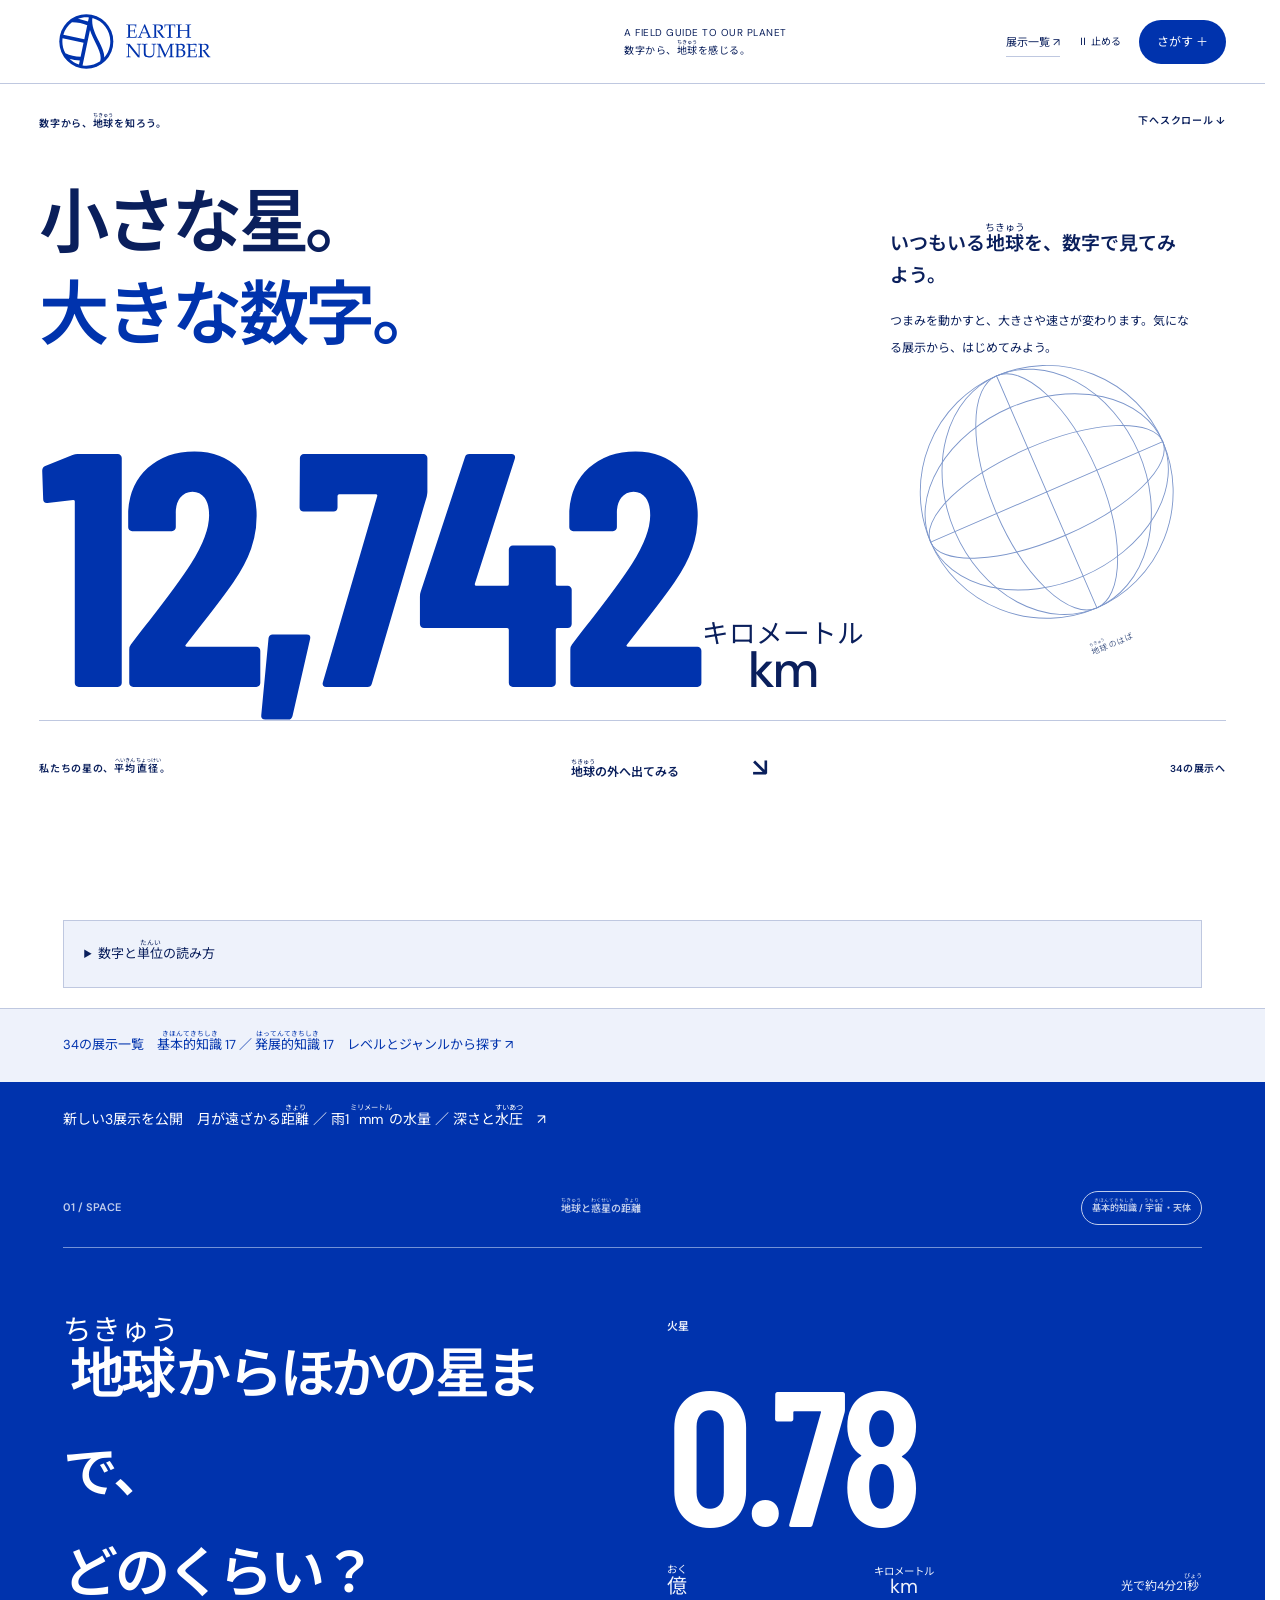
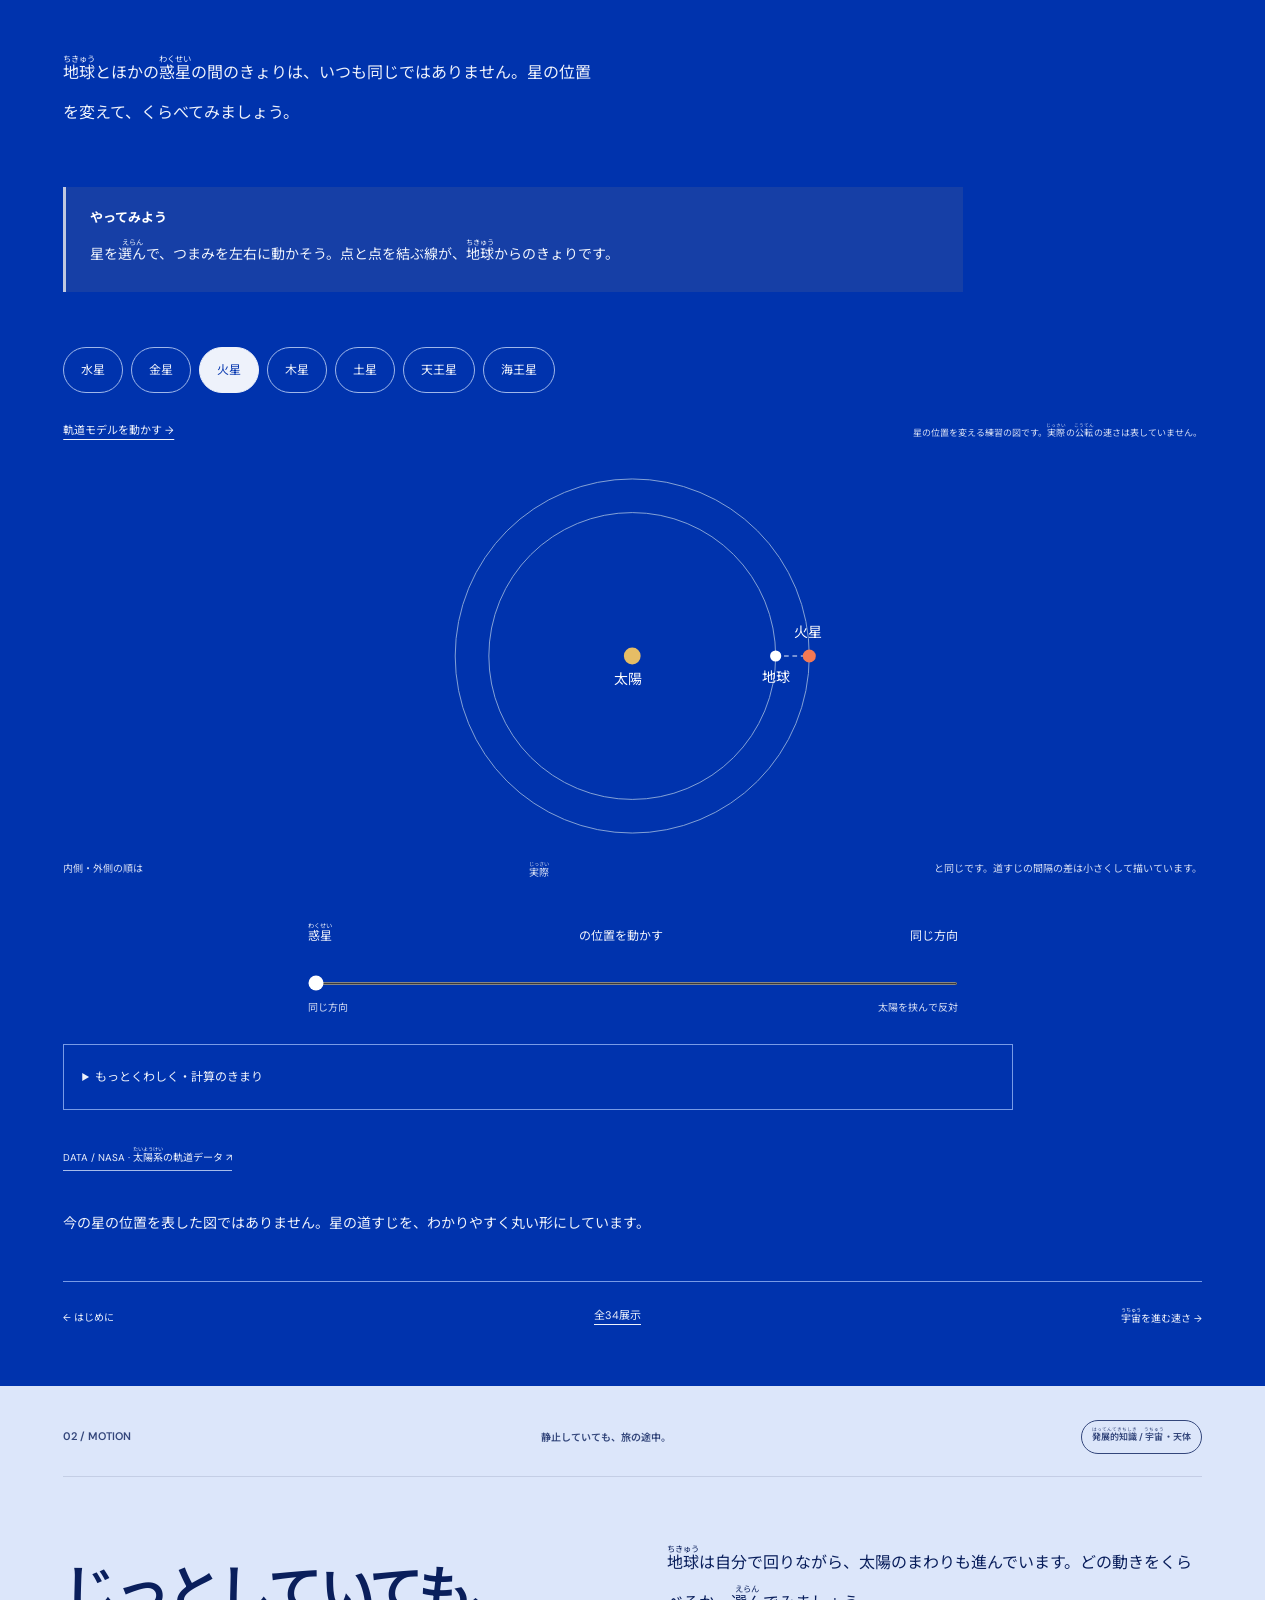
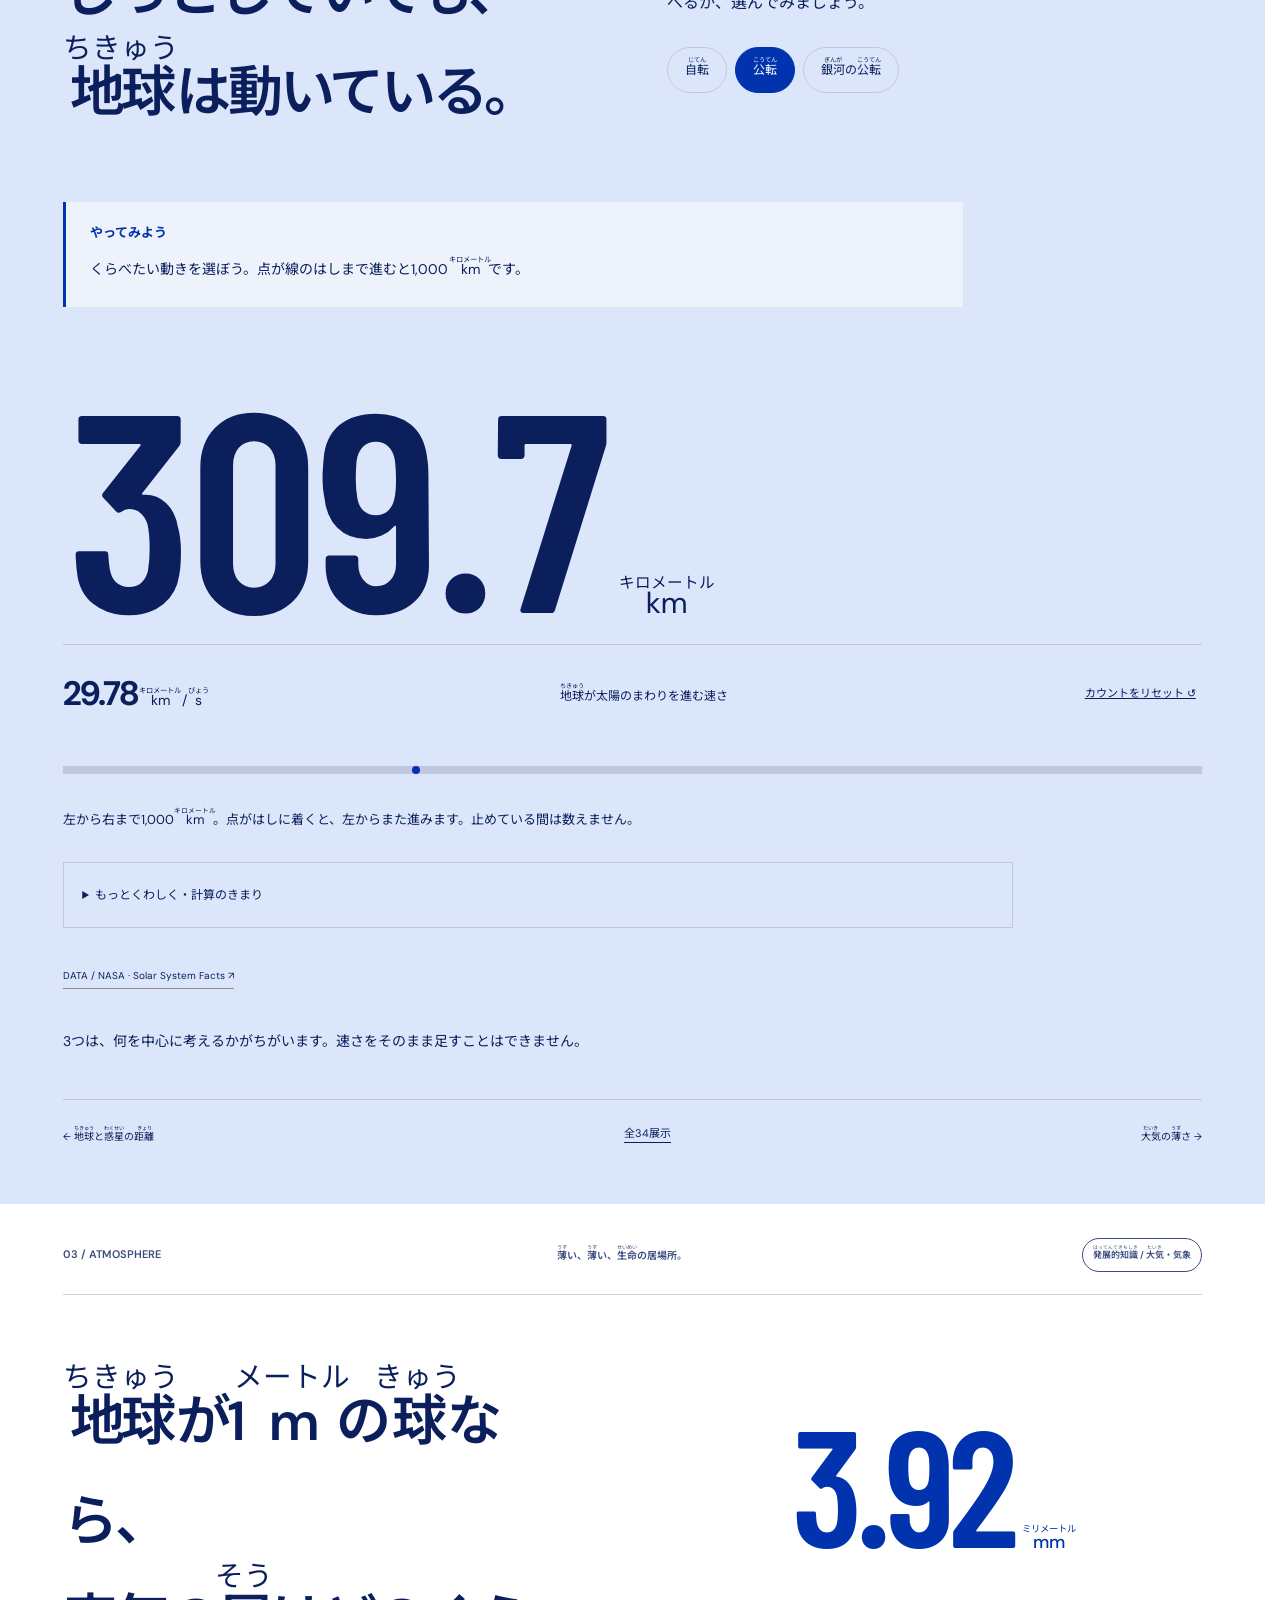
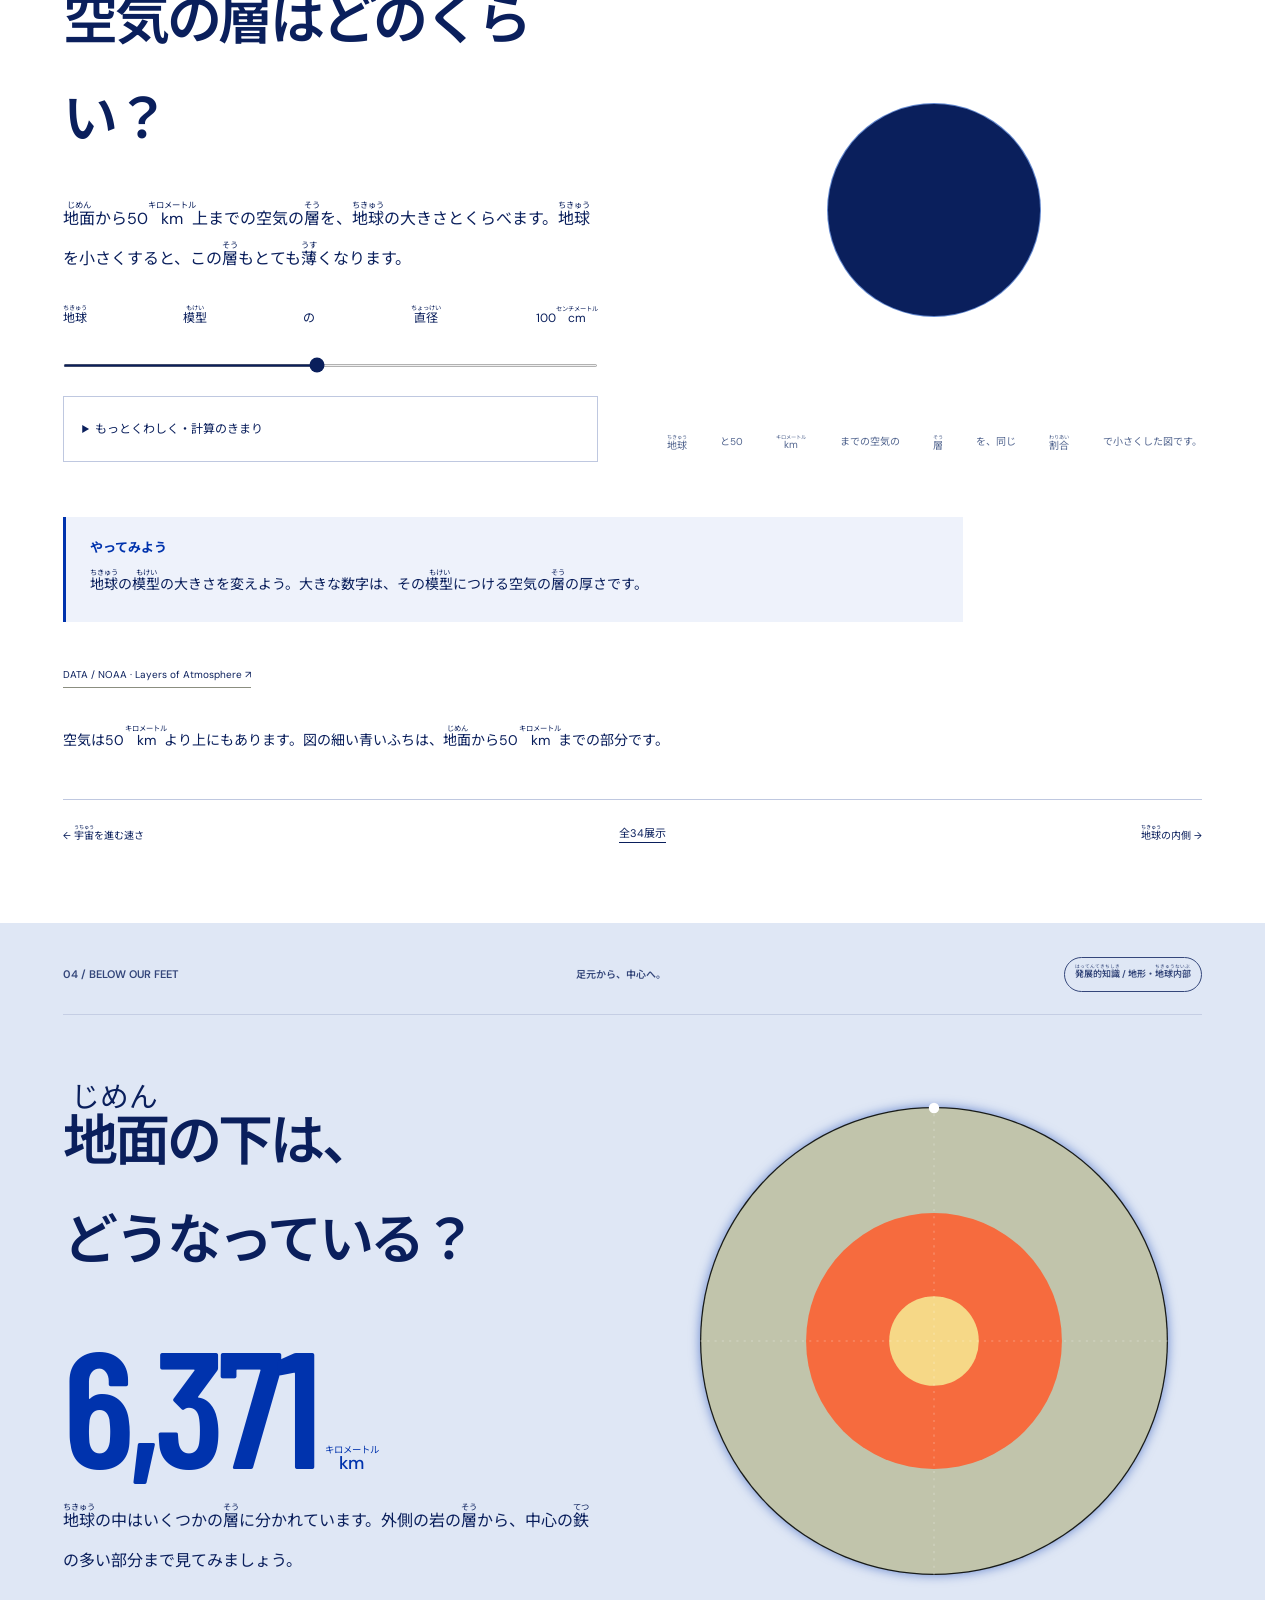
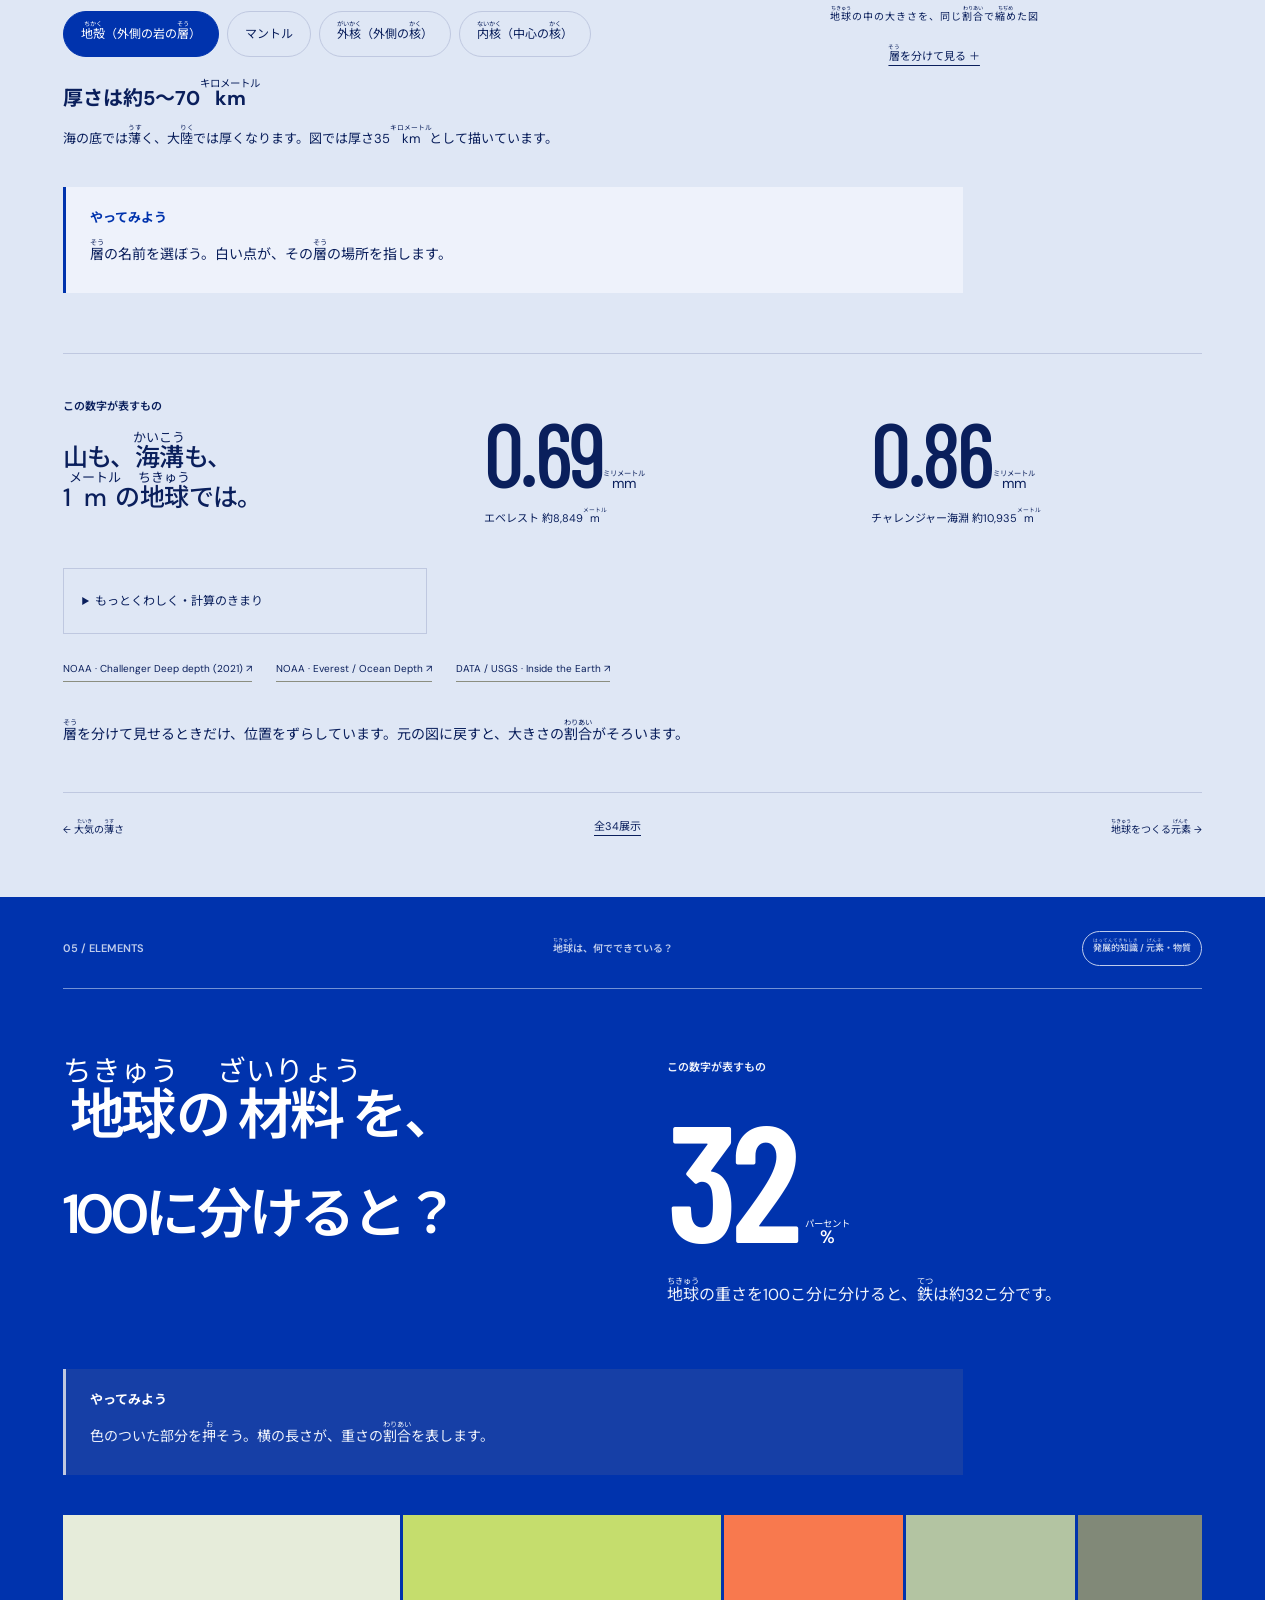
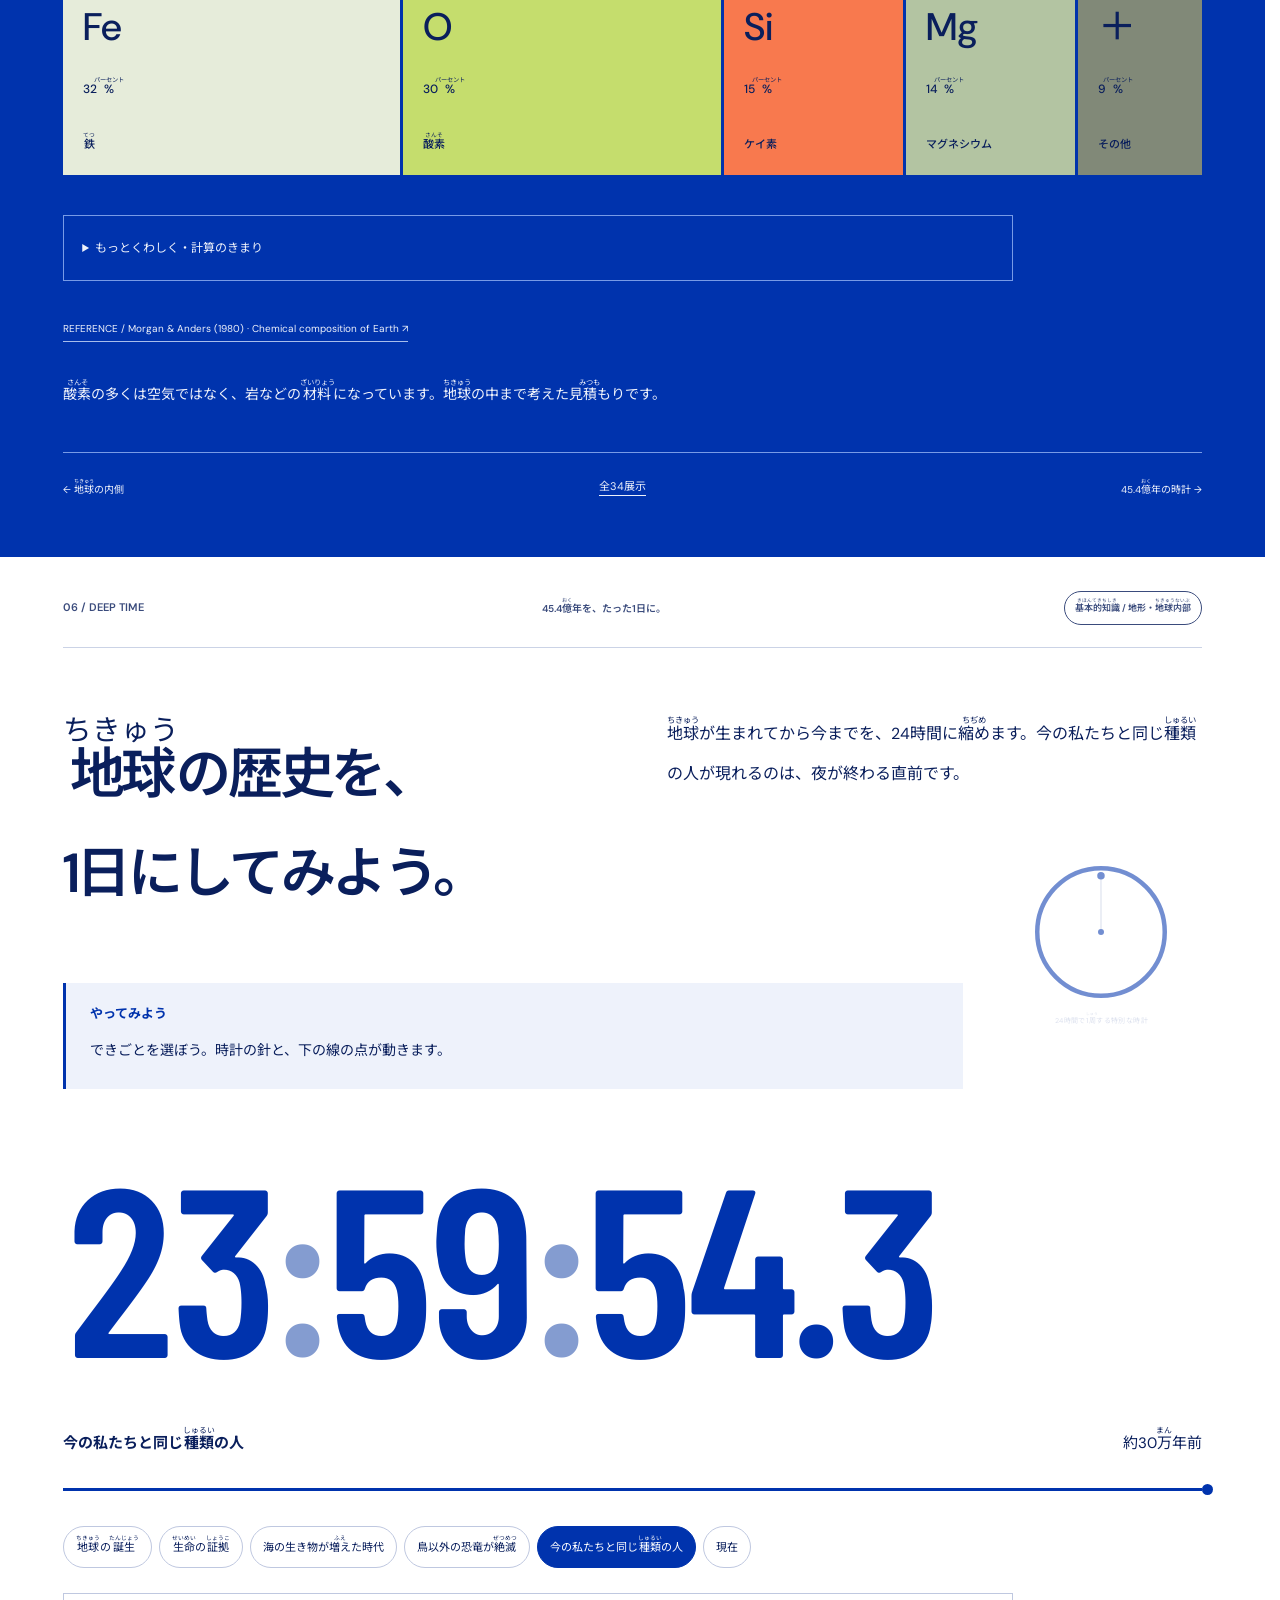
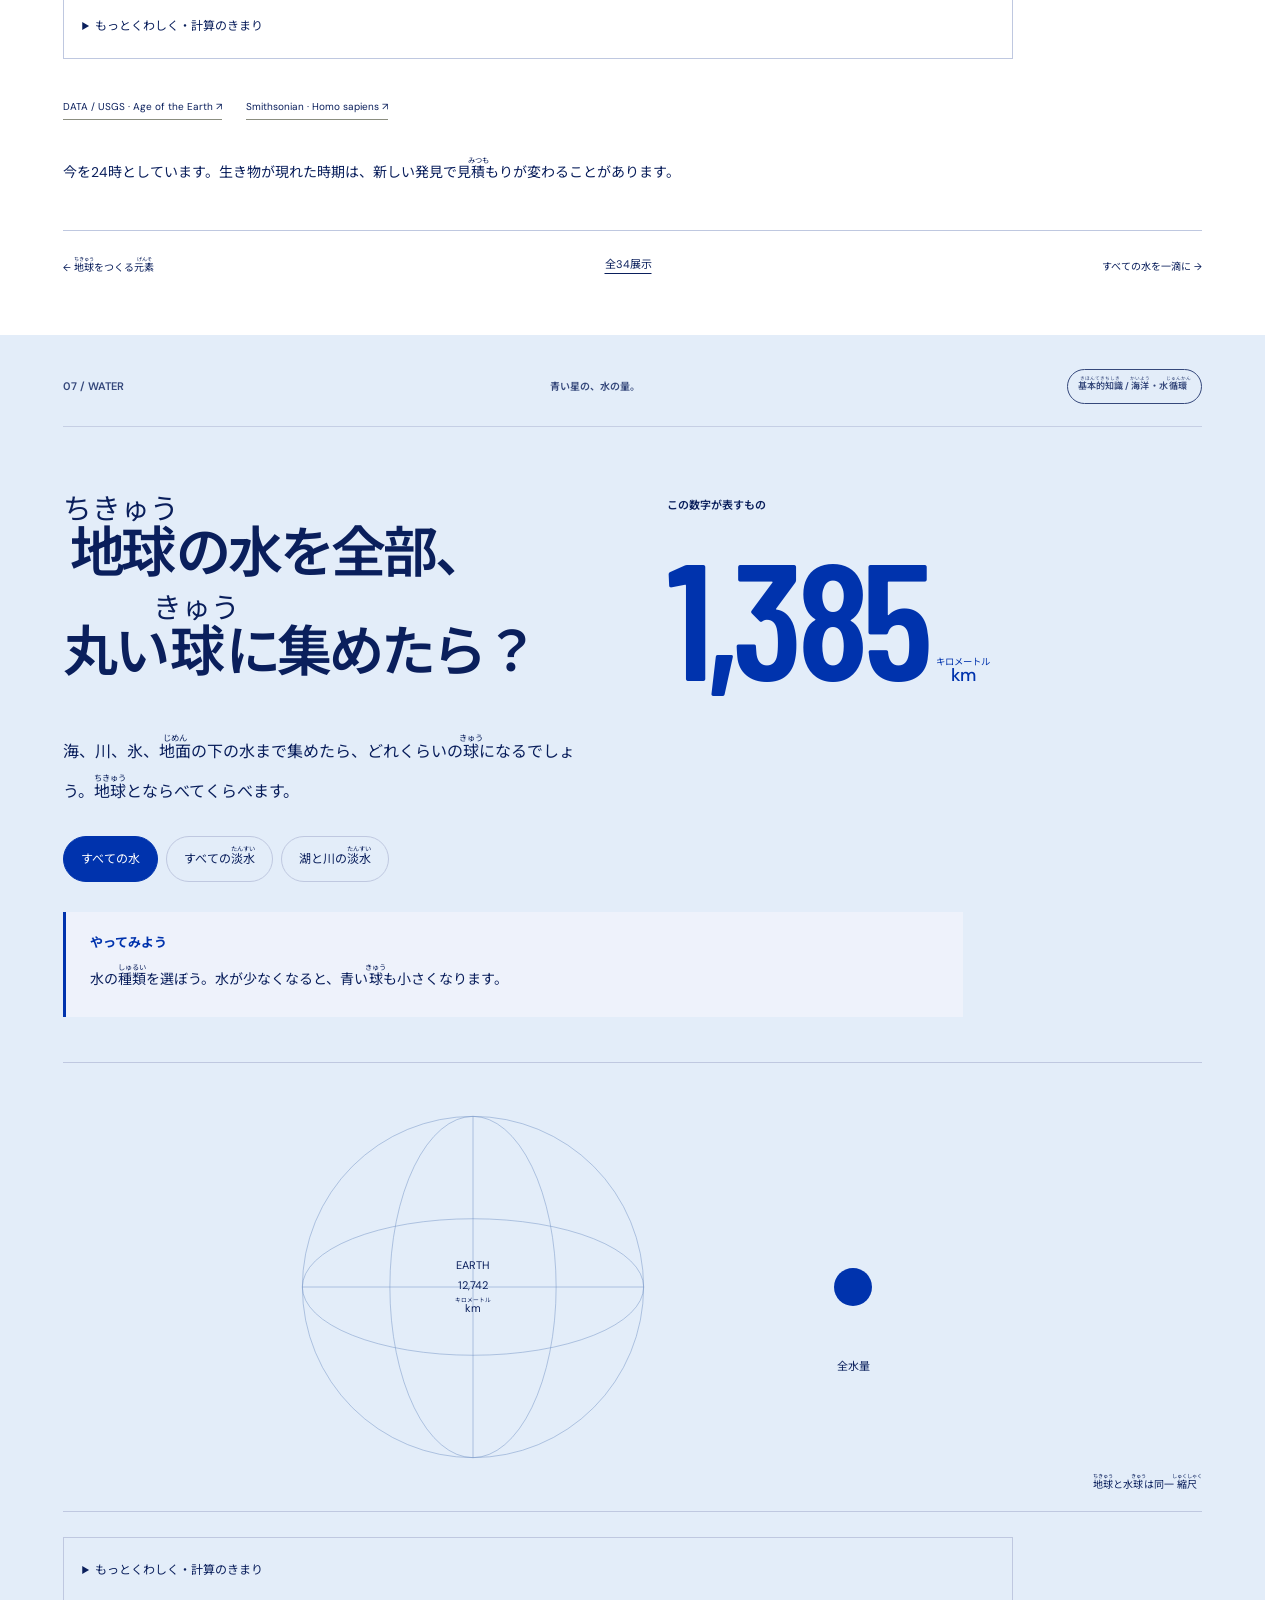
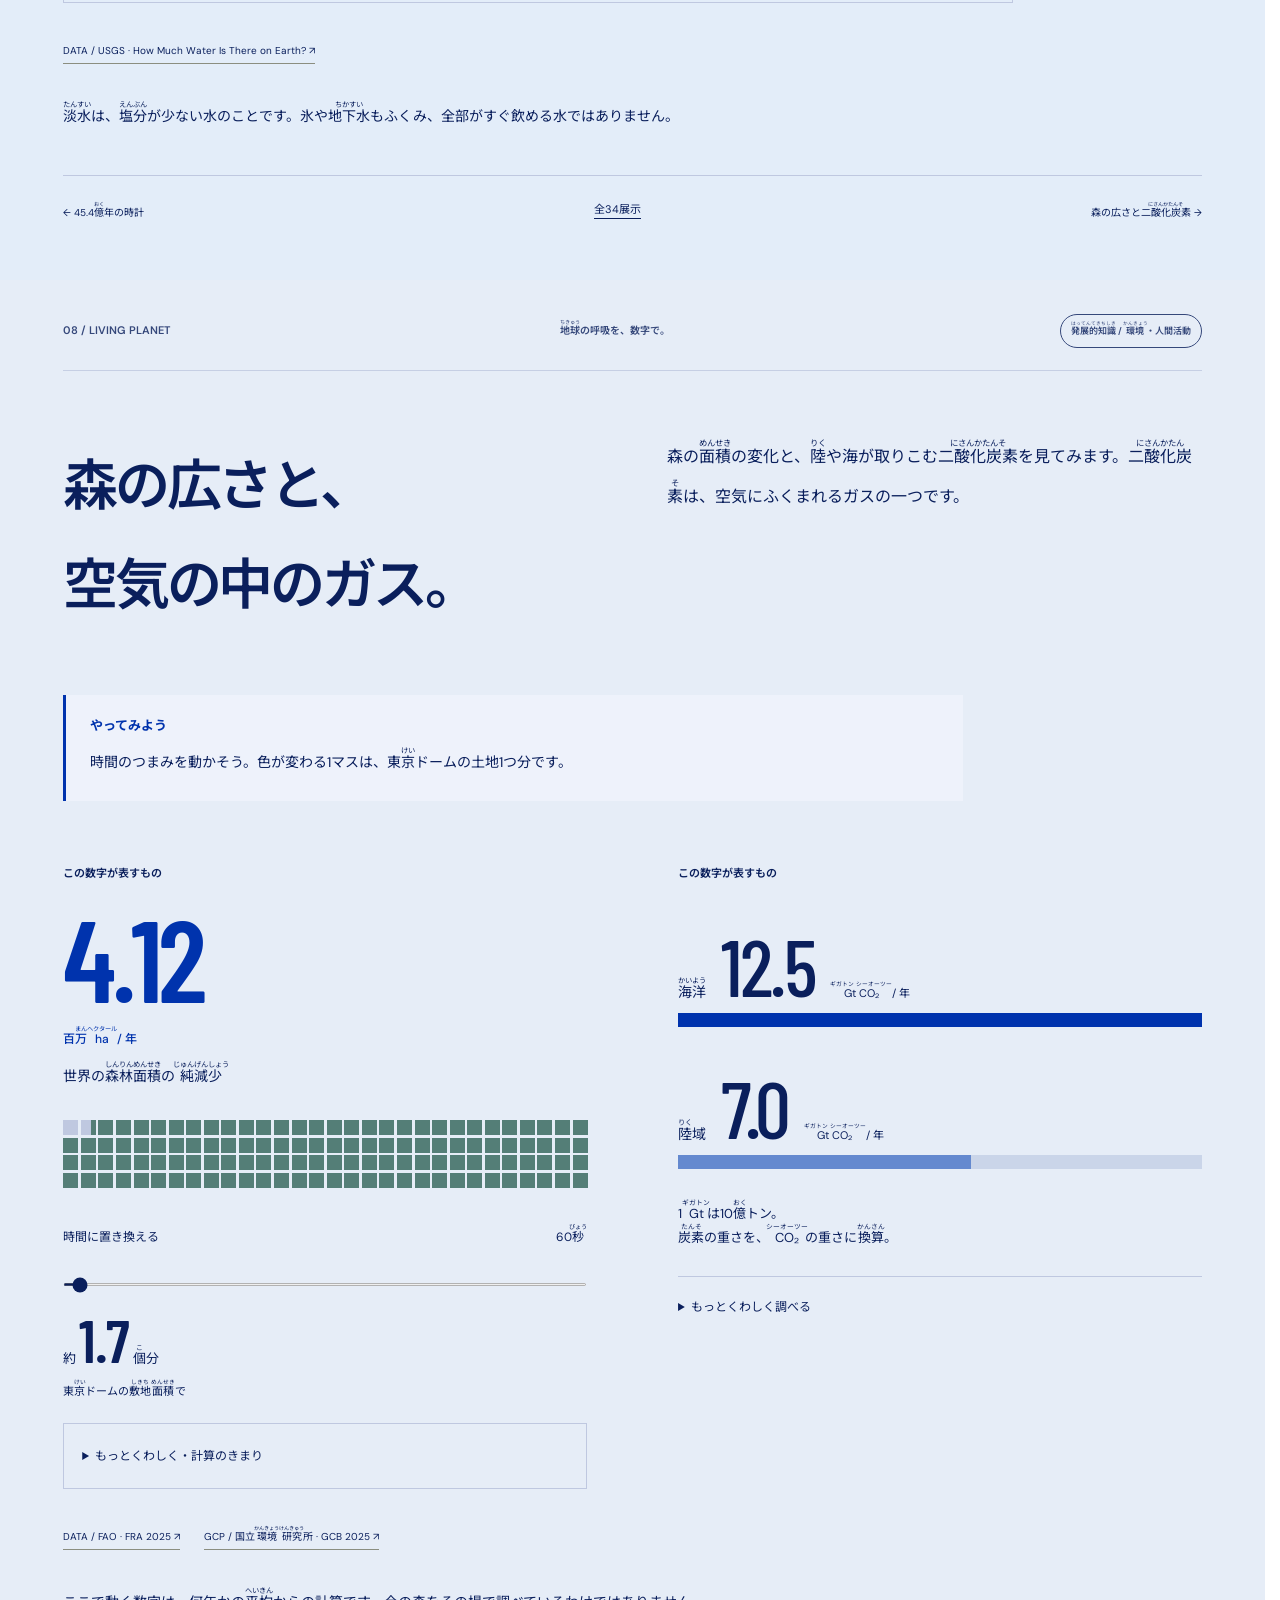
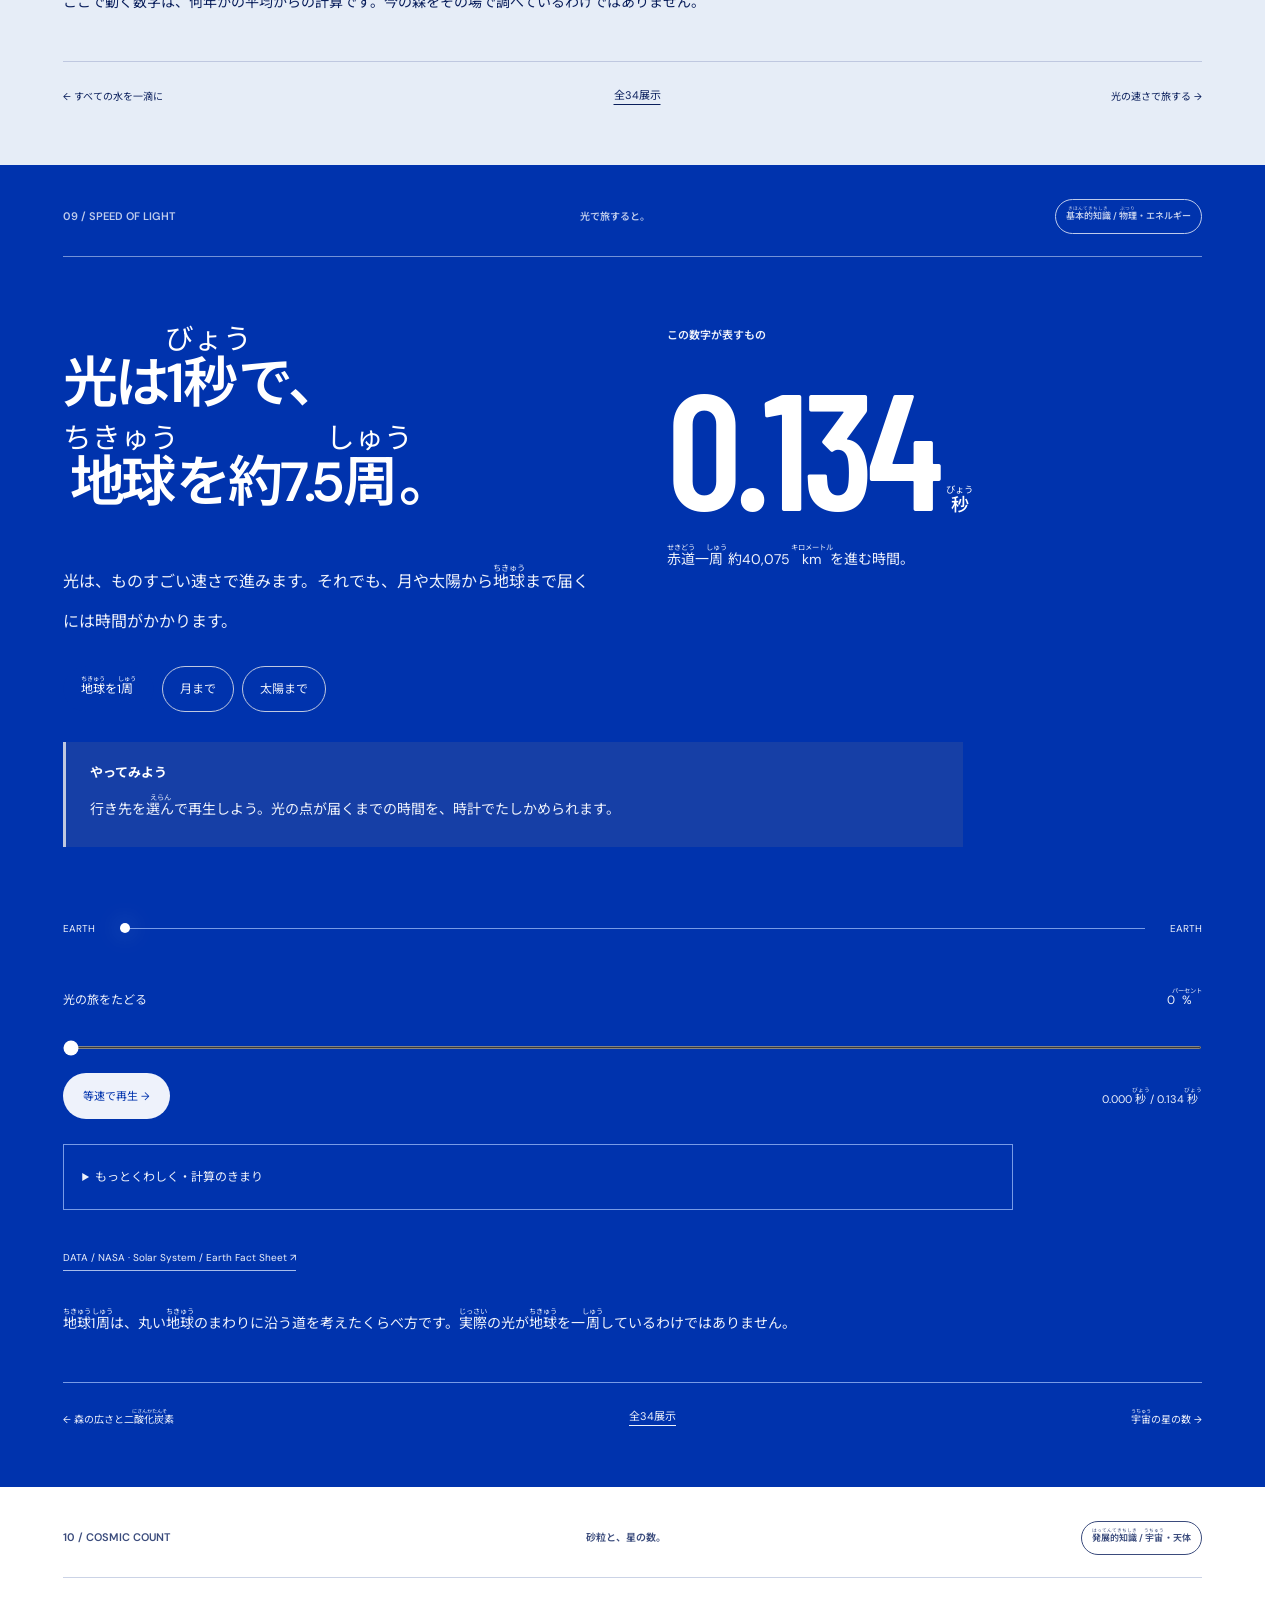
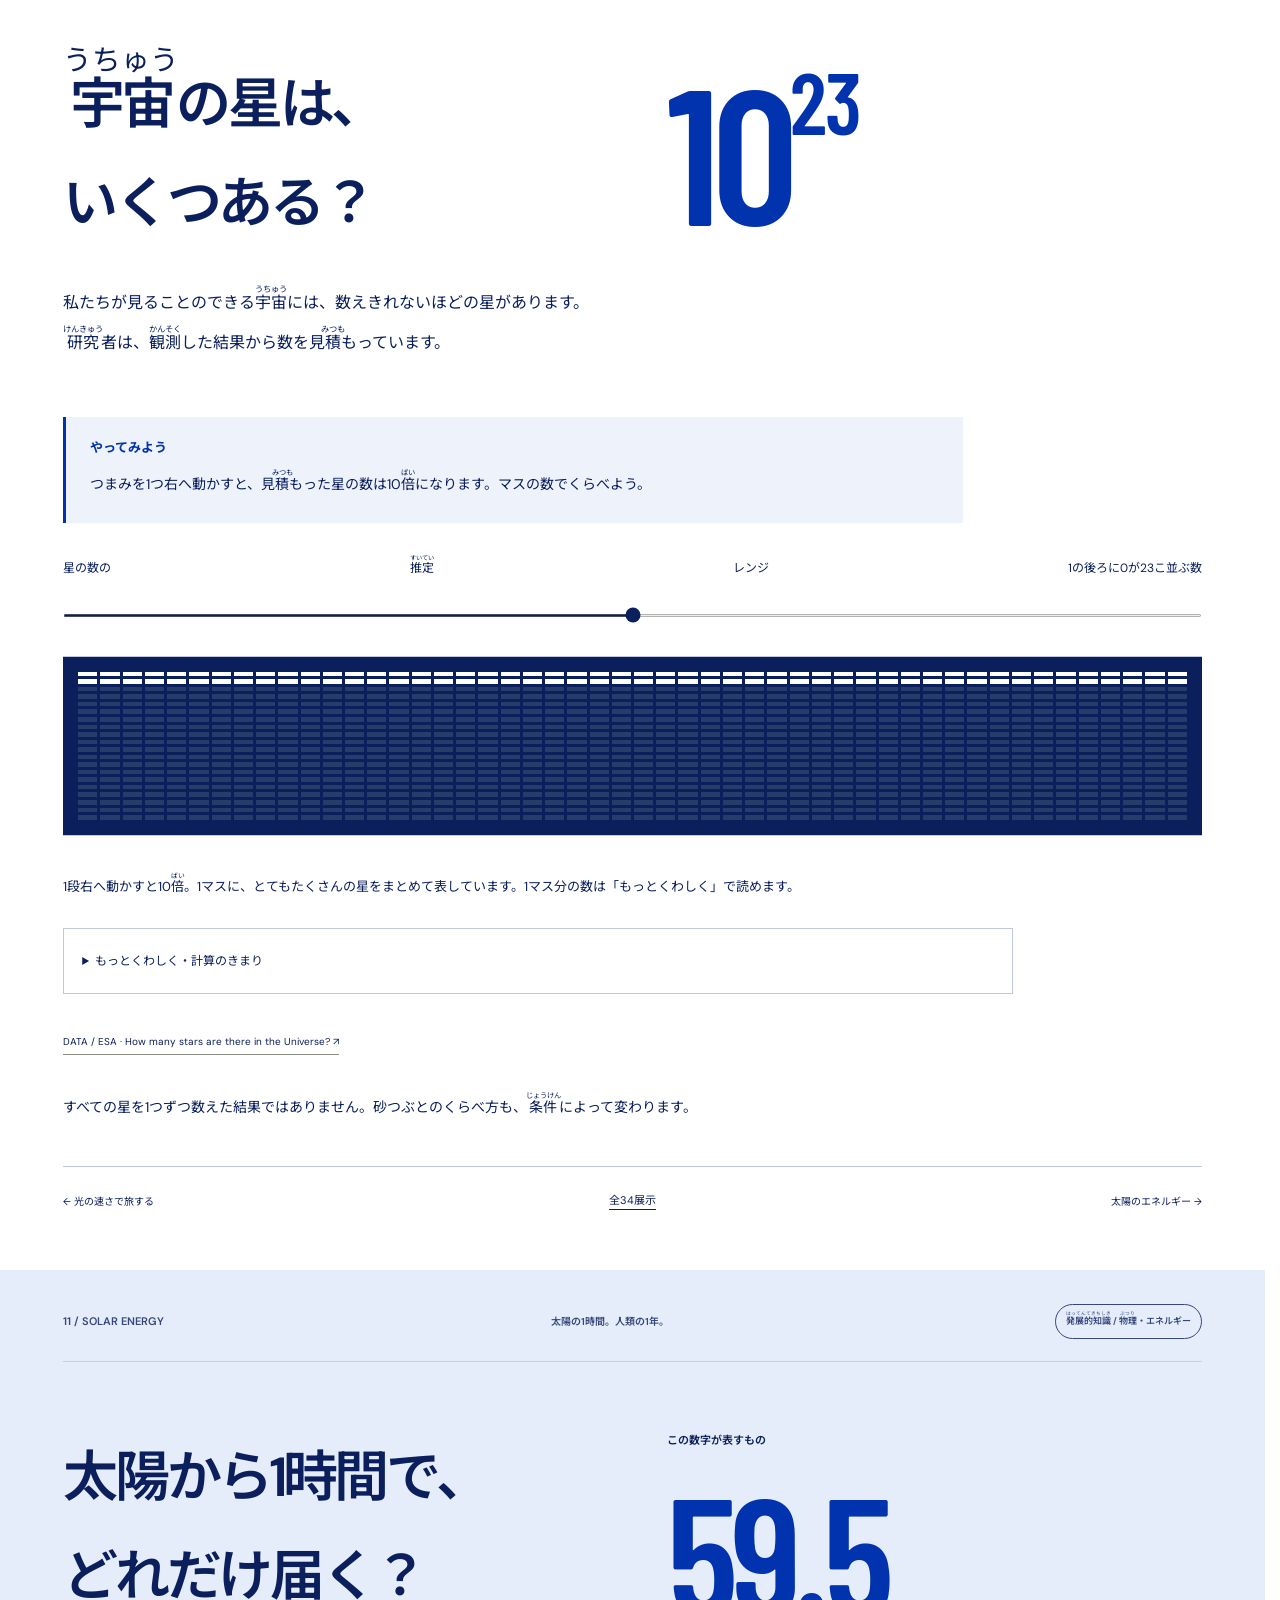
==== commit 20ea8fda: "Measure exhibit selection and deliberate interactions with bounded parameters" ====
--- a/index.html
+++ b/index.html
@@ -22,5 +22,5 @@
 <section aria-labelledby="water-heading" class="exhibit water" data-genre="water" data-level="basic" id="water"><div class="section-head"><span>07 / WATER</span><span>青い星の、水の量。</span><a class="learning-badge" href="exhibits.html?level=basic&amp;genre=water">基本的知識 / 海洋・水循環</a></div><div class="split"><div><h2 id="water-heading">地球の水を全部、<br/>丸い球に集めたら？</h2><p class="lede" id="waterText">海、川、氷、地面の下の水まで集めたら、どれくらいの球になるでしょう。地球とならべてくらべます。</p><div class="segmented" id="waterTabs"><button class="active" data-water="0">すべての水</button><button data-water="1">すべての淡水</button><button data-water="2">湖と川の淡水</button></div></div><div><span class="eyebrow">この数字が表すもの</span><div class="value"><span id="waterNum">1,385</span><small>km</small></div></div></div><div class="kid-guide"><strong>やってみよう</strong><p>水の種類を選ぼう。水が少なくなると、青い球も小さくなります。</p></div><div class="water-stage"><div class="water-earth"><svg aria-hidden="true" viewbox="0 0 400 400"><circle cx="200" cy="200" r="195"></circle><ellipse cx="200" cy="200" rx="95" ry="195"></ellipse><ellipse cx="200" cy="200" rx="195" ry="78"></ellipse><path d="M5 200h390M200 5v390"></path></svg><span>EARTH<br/>12,742 km</span></div><div class="water-sphere-space"><div id="waterSphere"></div><span id="waterSphereLabel">全水量</span></div><span class="water-scale">地球と水球は同一縮尺</span></div><details class="science-detail"><summary>もっとくわしく・計算のきまり</summary><p class="note">淡水の多くは氷や地下水です。「淡水」すべてがすぐ飲めるわけではありません。湖と川の淡水も、そのまま飲用できる量を示していません。水球の直径はUSGSの概数。</p></details><a class="source" href="https://www.usgs.gov/water-science-school/science/how-much-water-there-earth" rel="noopener" target="_blank">DATA / USGS · How Much Water Is There on Earth? ↗</a><p class="kid-caution">淡水は、塩分が少ない水のことです。氷や地下水もふくみ、全部がすぐ飲める水ではありません。</p></section>
 <section aria-labelledby="cycles-heading" class="exhibit forest" data-genre="environment" data-level="advanced" id="cycles"><div class="section-head"><span>08 / LIVING PLANET</span><span>地球の呼吸を、数字で。</span><a class="learning-badge" href="exhibits.html?level=advanced&amp;genre=environment">発展的知識 / 環境・人間活動</a></div><div class="split"><h2 id="cycles-heading">森の広さと、<br/>空気の中のガス。</h2><p class="lede">森の面積の変化と、陸や海が取りこむ二酸化炭素を見てみます。二酸化炭素は、空気にふくまれるガスの一つです。</p></div><div class="kid-guide"><strong>やってみよう</strong><p>時間のつまみを動かそう。色が変わる1マスは、東京ドームの土地1つ分です。</p></div><div class="cycle-grid"><div><span class="eyebrow">この数字が表すもの</span><div class="value">4.12<small>百万 ha / 年</small></div><p>世界の森林面積の純減少</p><div aria-hidden="true" class="forest-grid" id="forestGrid"></div><label for="forestSeconds">時間に置き換える <output id="forestLabel">60秒</output></label><input id="forestSeconds" max="3600" min="1" type="range" value="60"/><p class="forest-equivalent">約 <b id="forestDomes">1.7</b> 個分 <span>東京ドームの敷地面積で</span></p><details class="science-detail"><summary>もっとくわしく・計算のきまり</summary><p class="note">純減少は森林減少から拡大分を引いた値。2015–2025年の年平均を一定の速さに換算したもので、実況ではありません。東京ドーム敷地面積46,755 m²で計算。</p></details></div><div class="carbon"><span class="eyebrow">この数字が表すもの</span><div class="carbon-row"><span>海洋</span><b>12.5</b><small>Gt CO₂ / 年</small></div><div class="carbon-bar"><i style="width:100%"></i></div><div class="carbon-row"><span>陸域</span><b>7.0</b><small>Gt CO₂ / 年</small></div><div class="carbon-bar"><i style="width:56%"></i></div><p>1 Gtは10億トン。<br/>炭素の重さを、CO₂の重さに換算。</p><details><summary>もっとくわしく調べる</summary><p>Global Carbon Budget 2025の2024年推計。海洋3.4 ± 0.4 GtC、陸域1.9 ± 1.1 GtCに44/12を乗じ、約12.5 ± 1.5、7.0 ± 4.0 Gt CO₂へ換算。陸域吸収は森林以外も含みます。土地利用変化による排出は別項目で、収支には不均衡と大きな不確かさがあります。</p></details></div></div><a class="source" href="https://www.fao.org/newsroom/detail/global-deforestation-slows--but-forests-remain-under-pressure--fao-report-shows/en" rel="noopener" target="_blank">DATA / FAO · FRA 2025 ↗</a> <a class="source" href="https://www.cger.nies.go.jp/gcp/news/20251113.html" rel="noopener" target="_blank">GCP / 国立環境研究所 · GCB 2025 ↗</a><p class="kid-caution">ここで動く数字は、何年かの平均からの計算です。今の森をその場で調べているわけではありません。</p></section>
 <section aria-labelledby="light-heading" class="exhibit dark" data-genre="physics" data-level="basic" id="light"><div class="section-head"><span>09 / SPEED OF LIGHT</span><span>光で旅すると。</span><a class="learning-badge" href="exhibits.html?level=basic&amp;genre=physics">基本的知識 / 物理・エネルギー</a></div><div class="split"><div><h2 id="light-heading">光は1秒で、<br/>地球を約7.5周。</h2><p class="lede">光は、ものすごい速さで進みます。それでも、月や太陽から地球まで届くには時間がかかります。</p><div class="segmented" id="lightTabs"><button class="active" data-light="40075">地球を1周</button><button data-light="384400">月まで</button><button data-light="149597870.7">太陽まで</button></div></div><div><span class="eyebrow">この数字が表すもの</span><div class="value"><span id="lightNum">0.134</span><small>秒</small></div><p id="lightExplain">赤道一周 約40,075 kmを進む時間。</p></div></div><div class="kid-guide"><strong>やってみよう</strong><p>行き先を選んで再生しよう。光の点が届くまでの時間を、時計でたしかめられます。</p></div><div class="light-lane"><span>EARTH</span><div><i id="photon"></i></div><span id="lightDestination">EARTH</span></div><label class="slider-label" for="lightSlider">光の旅をたどる <output id="lightPercent">0%</output></label><input id="lightSlider" max="1000" min="0" type="range" value="0"/><div class="light-actions"><button id="lightPlay">等速で再生 →</button><span id="lightElapsed">0.000 秒 / 0.134 秒</span></div><details class="science-detail"><summary>もっとくわしく・計算のきまり</summary><p class="note">真空中の光速299,792.458 km/sで計算。地球一周は赤道の長さを比較したあると考えた経路です。月は平均距離、太陽は1 AU。再生は実際の光の所要時間と同じ速さ。タイムラインの位置は旅全体に対する割合です。</p></details><a class="source" href="https://nssdc.gsfc.nasa.gov/planetary/factsheet/earthfact.html" rel="noopener" target="_blank">DATA / NASA · Solar System / Earth Fact Sheet ↗</a><p class="kid-caution">地球1周は、丸い地球のまわりに沿う道を考えたくらべ方です。実際の光が地球を一周しているわけではありません。</p></section><section aria-labelledby="stars-heading" class="exhibit" data-genre="space" data-level="advanced" id="stars"><div class="section-head"><span>10 / COSMIC COUNT</span><span>砂粒と、星の数。</span><a class="learning-badge" href="exhibits.html?level=advanced&amp;genre=space">発展的知識 / 宇宙・天体</a></div><div class="split"><div><h2 id="stars-heading">宇宙の星は、<br/>いくつある？</h2><p class="lede">私たちが見ることのできる宇宙には、数えきれないほどの星があります。研究者は、観測した結果から数を見積もっています。</p></div><div class="power-number">10<sup id="starPower">23</sup></div></div><div class="kid-guide"><strong>やってみよう</strong><p>つまみを1つ右へ動かすと、見積もった星の数は10倍になります。マスの数でくらべよう。</p></div><label class="slider-label" for="starExponent">星の数の推定レンジ <output id="starLabel">10²³ 個</output></label><input id="starExponent" max="24" min="22" type="range" value="23"/><div aria-hidden="true" class="star-field" id="starField"></div><details class="science-detail"><summary>もっとくわしく・計算のきまり</summary><p class="note">星の数は銀河数や銀河あたりの星の数に基づく桁の推定です。「地球のすべての砂粒より多い」という比較は、砂浜・砂漠・深さ・粒径の定義で変わるため断定していません。点は数の雰囲気を表す模式表現で、1点が星1個ではありません。</p></details><a class="source" href="https://www.esa.int/Science_Exploration/Space_Science/How_many_stars_are_there_in_the_Universe" rel="noopener" target="_blank">DATA / ESA · How many stars are there in the Universe? ↗</a><p class="kid-caution">すべての星を1つずつ数えた結果ではありません。砂つぶとのくらべ方も、条件によって変わります。</p></section><section aria-labelledby="solar-heading" class="exhibit sunshine" data-genre="physics" data-level="advanced" id="solar"><div class="section-head"><span>11 / SOLAR ENERGY</span><span>太陽の1時間。人類の1年。</span><a class="learning-badge" href="exhibits.html?level=advanced&amp;genre=physics">発展的知識 / 物理・エネルギー</a></div><div class="split"><div><h2 id="solar-heading">太陽から1時間で、<br/>どれだけ届く？</h2><p class="lede">地球には太陽から光のエネルギーが届きます。その量を、人間が1年に使ったエネルギーとくらべます。</p></div><div><span class="eyebrow">この数字が表すもの</span><div class="value">59.5<small>分</small></div></div></div><div class="kid-guide"><strong>やってみよう</strong><p>時間を増やそう。棒が真ん中の線に届くと、人間の約1年分です。</p></div><div aria-hidden="true" class="sun-orbit"><div></div><i></i></div><div class="solar-meter"><div id="solarFill"></div><span id="solarPercent">17%</span></div><label class="slider-label" for="solarMinutes">太陽光が届く時間 <output id="solarLabel">10分</output></label><input id="solarMinutes" max="120" min="1" type="range" value="10"/><div class="solar-legend"><span>0</span><span>人類の1年分 ≈ 620 EJ</span><span>2年分</span></div><details class="science-detail"><summary>もっとくわしく・計算のきまり</summary><p class="note">太陽放射1,361 W/m² × 地球の断面積πR²（R=6,371 km）≒ 1.735×10¹⁷ W。620 EJを割ると約59.5分。比較する消費量はEnergy Institute 2024版の2023年統計です。大気上端に入射する総量であり、地表で発電・回収できる量ではありません。</p></details><a class="source" href="https://www.energyinst.org/statistical-review/resources-and-data-downloads" rel="noopener" target="_blank">Energy Institute · Statistical Review 2024 archive ↗</a><a class="source" href="https://earth.gsfc.nasa.gov/climate/projects/solar-irradiance/science" rel="noopener" target="_blank">DATA / NASA · Solar Irradiance ↗</a><p class="kid-caution">くらべているのは空気の層の外側に届く光です。その全部を電気に変えて使える、という意味ではありません。</p></section><section aria-labelledby="lightning-heading" class="exhibit dark" data-genre="air" data-level="basic" id="lightning"><div class="section-head"><span>12 / ELECTRIC PLANET</span><span>地球は、絶えず光っている。</span><a class="learning-badge" href="exhibits.html?level=basic&amp;genre=air">基本的知識 / 大気・気象</a></div><div class="split"><div><h2 id="lightning-heading">世界では1秒に、<br/>約44回の雷。</h2><p class="lede">雲の中で光る雷も、地面につながる雷もあります。世界で起きる回数の平均を、時間に合わせて数えます。</p><span class="eyebrow">この数字が表すもの</span></div><div><div class="value"><span id="flashCount">0</span><small>回</small></div><p>この展示が画面に入ってからの、平均値による換算。</p><button class="text-button" id="resetFlash">カウントをリセット ↺</button></div></div><div class="kid-guide"><strong>やってみよう</strong><p>再生中の1秒を、44この点で表しています。数字は、数え始めてからの合計です。</p></div><div aria-hidden="true" class="flash-dots" id="flashDots"></div><details class="science-detail"><summary>もっとくわしく・計算のきまり</summary><p class="note">衛星観測研究による世界平均44 ± 5 flashes/s（Christian et al., 2003）。約380万回/日に相当します。「発光」は落雷だけではありません。光点は発生地点を示さない模式表現。強い点滅を避け、ゆっくりした濃淡で表示しています。</p></details><a class="source" href="https://ntrs.nasa.gov/citations/20020051098" rel="noopener" target="_blank">DATA / NASA NTRS · Global Frequency and Distribution of Lightning ↗</a><p class="kid-caution">今の雷を観測しているわけではありません。点の場所も、実際に雷が光った場所ではありません。</p></section><section aria-labelledby="quake-heading" class="exhibit" data-genre="geology" data-level="advanced" id="quake"><div class="section-head"><span>13 / ENERGY SCALE</span><span>マグニチュードの、一段。</span><a class="learning-badge" href="exhibits.html?level=advanced&amp;genre=geology">発展的知識 / 地形・地球内部</a></div><div class="split"><div><h2 id="quake-heading">地震の数字が2ちがうと、<br/>エネルギーは約1,000倍。</h2><p class="lede">地震そのものの大きさを表す数字を、マグニチュードといいます。数字が少し変わるだけで、出るエネルギーは大きく変わります。</p><label class="slider-label" for="magnitude">比較するマグニチュード <output id="magLabel">M8.0</output></label><input id="magnitude" max="9" min="6" step="0.1" type="range" value="8"/></div><div><span class="eyebrow">この数字が表すもの</span><div class="value"><span id="quakeNum">1,000</span><small>倍</small></div></div></div><div class="kid-guide"><strong>やってみよう</strong><p>M6を1とすると、どうなるでしょう。つまみを動かし、円の面積をくらべよう。</p></div><div class="quake-area"><div aria-hidden="true" class="quake-ripple"></div><div class="quake-small">M6</div><div id="quakeCircle"><span>M8</span></div></div><details class="science-detail"><summary>もっとくわしく・計算のきまり</summary><p class="note">エネルギー比 = 10^(1.5 × マグニチュード差)。円の面積がエネルギー比に比例する表現です。揺れの強さ（震度）、被害、震源域の面積を示すものではありません。</p></details><a class="source" href="https://earthquake.usgs.gov/education/how_much_bigger.php" rel="noopener" target="_blank">DATA / USGS · Earthquake Magnitude / Energy ↗</a><p class="kid-caution">円の面積はエネルギーのくらべ方です。ゆれる強さや、被害の大きさをそのまま表す図ではありません。</p></section><section aria-labelledby="airmass-heading" class="exhibit air" data-genre="air" data-level="basic" id="airmass"><div class="section-head"><span>14 / INVISIBLE MASS</span><span>見えない空気の重さ。</span><a class="learning-badge" href="exhibits.html?level=basic&amp;genre=air">基本的知識 / 大気・気象</a></div><div class="split"><div><h2 id="airmass-heading">見えない空気にも、<br/>重さがある。</h2><p class="lede">空気は目に見えませんが、重さがあります。地球を包む空気を全部合わせると、とても大きな数字になります。</p><div class="segmented" id="massTabs"><button class="active" data-mass="t">トン</button><button data-mass="kg">キログラム</button></div></div><div><span class="eyebrow">この数字が表すもの</span><div class="power-number">5.1<span class="times">×</span>10<sup id="massPower">15</sup></div><p id="massUnit">t（トン） ≈ 5,100兆トン</p></div></div><div class="kid-guide"><strong>やってみよう</strong><p>単位を切り替えよう。同じ空気の量でも、kgとトンでは数字が変わります。</p></div><details class="science-detail"><summary>もっとくわしく・計算のきまり</summary><p class="note">NASA Earth Fact Sheetの大気質量5.1×10¹⁸ kgを使用。1 t = 1,000 kgで換算。文献によって約5.15×10¹⁸ kgとも示され、これは5,150兆トンに相当します。</p></details><a class="source" href="https://nssdc.gsfc.nasa.gov/planetary/factsheet/earthfact.html" rel="noopener" target="_blank">DATA / NASA · Earth Fact Sheet ↗</a><p class="kid-caution">この展示の「重さ」は、材料の量を表す質量という意味で使っています。</p></section><section aria-labelledby="dna-heading" class="exhibit dna" data-genre="life" data-level="advanced" id="dna"><div class="section-head"><span>15 / INNER UNIVERSE</span><span>細胞の中にある、長い旅。</span><a class="learning-badge" href="exhibits.html?level=advanced&amp;genre=life">発展的知識 / 生命・生態系</a></div><div class="split"><div><h2 id="dna-heading">体の中のDNAを、<br/>長いひもにしたら？</h2><p class="lede">DNAは、生き物の体をつくる情報をもつ物質です。1つの細胞に入るDNAをのばして、たくさんつないだ長さを考えます。</p><label class="slider-label" for="dnaCells">DNAを2 m含む細胞の数（こう考えて計算）<output id="dnaLabel">5兆個</output></label><input id="dnaCells" max="10" min="1" step="0.1" type="range" value="5"/></div><div><span class="eyebrow">この数字が表すもの</span><div class="value"><span id="dnaNum">33.4</span><small>往復</small></div><p id="dnaLength">総延長 約100億 km</p></div></div><div class="kid-guide"><strong>やってみよう</strong><p>DNAをもつ細胞の数を変えよう。図の線は、地球から太陽まで何往復できるかを表します。</p></div><svg aria-label="体の中のDNAを、長いひもにしたら？。図の見方は、この展示の説明を読んでください。" class="dna-helix" id="dnaHelix" role="img" viewbox="0 0 1000 180"></svg><details class="science-detail"><summary>もっとくわしく・計算のきまり</summary><p class="note">核DNA約2 m/二倍体細胞という代表値を使用。総長 = 仮定した細胞数 × 2 m、地球–太陽1往復 = 2 AU。成熟した赤血球には核がなく、全身の全細胞に2 mを掛けることはできません。細胞数・DNA量は体格や細胞種で変わるため、全身の実測値ではなく仮定の計算です。</p></details><a class="source" href="https://www.genome.gov/genetics-glossary/Nucleosome" rel="noopener" target="_blank">DATA / NHGRI · Nucleosome ↗</a><p class="kid-caution">すべての細胞に同じ長さのDNAがあるわけではありません。選んだ条件で計算する展示です。</p></section><section aria-labelledby="mammals-heading" class="exhibit forest" data-genre="life" data-level="advanced" id="mammals"><div class="section-head"><span>16 / MAMMAL BIOMASS</span><span>哺乳類の重さを、100に分ける。</span><a class="learning-badge" href="exhibits.html?level=advanced&amp;genre=life">発展的知識 / 生命・生態系</a></div><div class="split"><h2 id="mammals-heading">人と家畜と野生の動物、<br/>重さでくらべると？</h2><div><span class="eyebrow">この数字が表すもの</span><div class="value">95.8<small>%</small></div><p class="lede">人、牛やぶたなどの家畜、野生のほ乳類をくらべます。ほ乳類は、母乳で子を育てる仲間です。</p></div></div><div class="kid-guide"><strong>やってみよう</strong><p>色の帯を押そう。横の長さが、同じ方法で見積もった重さの割合です。</p></div><div class="mammal-blocks"><button data-mammal="0" style="flex:60;background:#8DA9D9">家畜<br/><b>59.9%</b></button><button data-mammal="1" style="flex:36;background:#C9DBFF">人間<br/><b>35.9%</b></button><button aria-label="野生哺乳類 約4.2パーセント" data-mammal="2" style="flex:4.2;background:#f76b3f">野生</button></div><p id="mammalInfo">家畜0.1、人間0.06、野生0.007 GtCから割合を計算。</p><details class="science-detail"><summary>もっとくわしく・計算のきまり</summary><p class="note">Bar-On et al.（2018）の炭素質量による推定です。個体数や種数の割合ではありません。野生は陸上・海洋の哺乳類を含みます。生体重で比較した別の研究とは基準が異なるため、この展示では2018年の推定値に統一しています。</p></details><a class="source" href="https://doi.org/10.1073/pnas.1711842115" rel="noopener" target="_blank">DATA / PNAS · The biomass distribution on Earth (2018) ↗</a><p class="kid-caution">数や種類の多さではありません。体の水分をふくむ重さではなく、体にある炭素という材料の重さでくらべています。</p></section><section aria-labelledby="species-heading" class="exhibit" data-genre="life" data-level="basic" id="species"><div class="section-head"><span>17 / UNKNOWN LIFE</span><span>まだ、名前のない生命。</span><a class="learning-badge" href="exhibits.html?level=basic&amp;genre=life">基本的知識 / 生命・生態系</a></div><div class="split"><div><h2 id="species-heading">まだ名前のついていない、<br/>生き物がたくさん。</h2><p class="lede">研究者は、まだ見つかっていない種類もふくめて、生き物の数を見積もっています。100マスに分けて、その割合を見てみましょう。</p></div><div><span class="eyebrow">この数字が表すもの</span><div class="value"><span id="speciesNum">86</span><small>%</small></div><button class="text-button" id="speciesToggle">記載済みの割合と切り替える ⇄</button></div></div><div class="kid-guide"><strong>やってみよう</strong><p>ボタンを押して、名前がついた種類と、まだ名前のない種類を切り替えよう。</p></div><div class="species-grid" id="speciesGrid"></div><details class="science-detail"><summary>もっとくわしく・計算のきまり</summary><p class="note">Mora et al.（2011）による真核生物の推定870万 ± 130万種（標準誤差）。同論文の当時のデータベース記載約120万種に対する未記載割合です。現在の記載数を表す数字ではなく、細菌・古細菌を含む全生物の種数でもありません。1マスは推定総数の1％。</p></details><a class="source" href="https://doi.org/10.1371/journal.pbio.1001127" rel="noopener" target="_blank">DATA / PLOS Biology · How Many Species Are There on Earth and in the Ocean? ↗</a><p class="kid-caution">2011年の研究にもとづくくらべ方です。細菌などをのぞいた「真核生物」という仲間が対象です。</p></section><section aria-labelledby="humanmass-heading" class="exhibit humanmass" data-genre="environment" data-level="advanced" id="humanmass"><div class="section-head"><span>18 / HUMAN-MADE PLANET</span><span>人工物と、生きものの重さ。</span><a class="learning-badge" href="exhibits.html?level=advanced&amp;genre=environment">発展的知識 / 環境・人間活動</a></div><div class="split"><h2 id="humanmass-heading">人がつくった物と、<br/>生き物の重さ。</h2><div><span class="eyebrow">この数字が表すもの</span><div class="value">2020<small>± 6年</small></div><p class="lede">建物や道路など、人がつくった物を全部合わせた重さは、どれくらいでしょう。地球上の生き物の重さとくらべた研究があります。</p></div></div><div class="kid-guide"><strong>やってみよう</strong><p>同じ重さを同じ大きさの図にしています。2020年ごろ、2つがならんだという見積もりです。</p></div><div class="mass-balance"><div><span>GLOBAL LIVING BIOMASS</span><div class="balance-shape living"></div><strong>約1.1兆 t</strong><p>植物・動物・微生物など</p></div><span class="balance-symbol">≈</span><div><span>ANTHROPOGENIC MASS</span><div class="balance-shape made"></div><strong>約1.1兆 t</strong><p>コンクリート・骨材・金属など</p></div></div><details><summary>もっとくわしく調べる</summary><p>Elhacham et al.（2020）の推定。水分を除いた生物量と、使用中の固体人工物の蓄積量を比較しています。人工物にはコンクリート、骨材、レンガ、アスファルト、金属、プラスチックなどを含み、廃棄物を含む場合は転換年が変わります。現在年の実況や、年間生産量との比較ではありません。</p></details><a class="source" href="https://www.nature.com/articles/s41586-020-3010-5" rel="noopener" target="_blank">DATA / Nature · Global human-made mass exceeds all living biomass (2020) ↗</a><p class="kid-caution">生き物は水分をのぞいてくらべています。今この瞬間の量を測った数字ではありません。</p></section><section aria-labelledby="plastic-heading" class="exhibit plastic" data-genre="environment" data-level="basic" id="plastic"><div class="section-head"><span>19 / MATERIAL FOOTPRINT</span><span>プラスチックを、一本の紐に。</span><a class="learning-badge" href="exhibits.html?level=basic&amp;genre=environment">基本的知識 / 環境・人間活動</a></div><div class="split"><div><h2 id="plastic-heading">1年分のプラスチックを、<br/>長いひもにしたら？</h2><p class="lede">世界で1年に使ったプラスチックを、すき間のないひもに作り直すと考えます。太さを変えると、長さはどう変わるでしょう。</p><label class="slider-label" for="plasticDiameter">紐の直径 <output id="plasticLabel">10 cm</output></label><input id="plasticDiameter" max="100" min="1" type="range" value="10"/></div><div><span class="eyebrow">この数字が表すもの</span><div class="value"><span id="plasticNum">1,539</span><small>周</small></div><p id="plasticLength"></p></div></div><div class="kid-guide"><strong>やってみよう</strong><p>ひもの太さを変えよう。細くすると、同じ量でも長いひもになります。</p></div><svg aria-hidden="true" class="plastic-loops" viewbox="0 0 1000 180"><path d="M-20 90 Q50 -35 120 90 T260 90 T400 90 T540 90 T680 90 T820 90 T960 90 T1100 90" fill="none" stroke="currentColor" stroke-width="6"></path></svg><details class="science-detail"><summary>もっとくわしく・計算のきまり</summary><p class="note">OECDの2019年使用量460 Mt（繊維・添加剤を含む）。廃プラスチック353 Mtとは別の値です。密度を950 kg/m³と仮定し、空隙のない円柱に換算。長さ = 質量 ÷ 密度 ÷ π(d/2)²、地球赤道一周40,075 kmで割って計算します。素材の密度と紐の太さで結果は変わり、実在する紐の測定ではありません。</p></details><a class="source" href="https://www.oecd.org/en/publications/global-plastics-outlook_de747aef-en/full-report/component-7.html" rel="noopener" target="_blank">DATA / OECD · Global Plastics Outlook (2022 / 2019 data) ↗</a><p class="kid-caution">2019年に使われた量で計算しています。実際にひもを作ったわけではなく、材料の密度も1つに決めた計算です。</p></section><section aria-labelledby="cloud-heading" class="exhibit cloud" data-genre="air" data-level="basic" id="cloud"><div class="section-head"><span>20 / WEATHER</span><span>空に浮かぶ、500トン。</span><a class="learning-badge" href="exhibits.html?level=basic&amp;genre=air">基本的知識 / 大気・気象</a></div><div class="split"><div><h2 id="cloud-heading">ふわふわの雲にも、<br/>たくさんの水。</h2><p class="lede">雲は、とても小さな水のつぶなどが集まったものです。大きさを決めて、雲の中の水だけの重さを計算します。</p><label class="slider-label" for="cloudSize">立方体に見立てた雲の一辺 <output id="cloudLabel">1.0 km</output></label><input id="cloudSize" max="2" min="0.2" step="0.1" type="range" value="1"/></div><div><span class="eyebrow">この数字が表すもの</span><div class="value"><span id="cloudNum">500</span><small>t</small></div><p id="cloudElephants">5 tのゾウなら、100頭分。</p></div></div><div class="kid-guide"><strong>やってみよう</strong><p>雲の大きさを変えよう。図の雲と、水の重さの数字が変わります。</p></div><div class="cloud-scene"><div id="cloudObject"><i></i><i></i><i></i><i></i><i></i><span>WATER + AIR</span></div><div aria-hidden="true" class="updraft">↑　 ↑　 ↑　 ↑</div></div><details class="science-detail"><summary>もっとくわしく・計算のきまり</summary><p class="note">USGSの積雲の例に基づく水滴質量の模型です。積乱雲すべての重さではなく、雲に含まれる空気や水蒸気の質量は除いています。微小な水滴の落下の遅さや上昇気流などが関わり、500トンの塊が浮いているわけではありません。ゾウ1頭5 tは比較の仮定です。</p></details><a class="source" href="https://www.usgs.gov/water-science-school/science/how-much-does-a-cloud-weigh" rel="noopener" target="_blank">DATA / USGS · How Much Does a Cloud Weigh? ↗</a><p class="kid-caution">雲の種類や中の水の量で、重さは変わります。小さな水のつぶは、上向きの空気の流れなどに支えられています。</p></section><section aria-labelledby="dust-heading" class="exhibit dark" data-genre="space" data-level="basic" id="dust"><div class="section-head"><span>21 / COSMIC DUST</span><span>毎日、宇宙が少し届く。</span><a class="learning-badge" href="exhibits.html?level=basic&amp;genre=space">基本的知識 / 宇宙・天体</a></div><div class="split"><div><h2 id="dust-heading">宇宙から、小さなちりが<br/>地球に届いている。</h2><p class="lede">流れ星の材料になる小さなかけらなどが、毎日、地球へやってきます。その量を、経った時間でくらべます。</p><span class="eyebrow">この数字が表すもの</span></div><div><div class="value"><span id="dustNum">0.00</span><small>kg</small></div><p>ページを開いてからの経過時間で換算。</p></div></div><div class="kid-guide"><strong>やってみよう</strong><p>数字は、1日に約100トン届くとして計算しています。動くつぶは、宇宙から来るようすを表す絵です。 「止める」を押している間は、数えません。</p></div><div aria-hidden="true" class="dust-scene" id="dustScene"><div></div></div><details class="science-detail"><summary>もっとくわしく・計算のきまり</summary><p class="note">JAXAの解説にある1日100トン以上という桁の概数を、ここでは100 t/日として一定速度に換算。大気圏への流入と、燃え残って地表に堆積する量は異なります。粒子は模式表現で、観測地点や実際の粒数を示しません。</p></details><a class="source" href="https://www.hayabusa2.jaxa.jp/en/topics/20210823_Mstry/" rel="noopener" target="_blank">DATA / JAXA · Interplanetary dust / Hayabusa2 ↗</a><p class="kid-caution">地球の空気の層に入る量と、燃え残って地面に落ちる量はちがいます。つぶ1つを何kgと決めた図ではありません。</p></section><section aria-labelledby="rotation-heading" class="exhibit" data-genre="space" data-level="advanced" id="rotation"><div class="section-head"><span>22 / SLOWING DOWN</span><span>長くなる、一日。</span><a class="learning-badge" href="exhibits.html?level=advanced&amp;genre=space">発展的知識 / 宇宙・天体</a></div><div class="split"><div><h2 id="rotation-heading">地球の1日は、<br/>少しずつ変わっている。</h2><p class="lede">地球の回り方は、長い時間で見ると変わっています。昔の日食の記録などから、1日の長さの変化を調べられます。</p><label class="slider-label" for="rotationYears">比較する年数 <output id="rotationLabel">100年</output></label><input id="rotationYears" max="10000" min="100" step="100" type="range" value="100"/></div><div><span class="eyebrow">この数字が表すもの</span><div class="value">＋<span id="rotationNum">1.8</span><small>ms</small></div></div></div><div class="kid-guide"><strong>やってみよう</strong><p>年数を変えよう。長くなる時間を、1秒の1000分の1である「ミリ秒」で表します。</p></div><div class="rotation-diagram"><div class="rot-earth"></div><div class="rot-moon"></div><span>EARTH ↔ MOON / 模式図</span></div><details class="science-detail"><summary>もっとくわしく・計算のきまり</summary><p class="note">紀元前720年〜2015年の回転史研究に基づく平均約1.8 ms/世紀を、選択年数に比例させた比較。潮汐摩擦だけでなく、氷床・海洋・地球内部の変動も影響します。日々の自転は増減し、この割合を恐竜時代へ単純に延長することはできません。</p></details><a class="source" href="https://doi.org/10.1098/rspa.2016.0404" rel="noopener" target="_blank">DATA / Stephenson et al. (2016) · Earth rotation ↗</a><p class="kid-caution">長い期間の平均でくらべています。毎日まったく同じように長くなるわけではありません。</p></section><section aria-labelledby="seafloor-heading" class="exhibit water" data-genre="water" data-level="basic" id="seafloor"><div class="section-head"><span>23 / OCEAN FRONTIER</span><span>まだ測りきれていない、海底。</span><a class="learning-badge" href="exhibits.html?level=basic&amp;genre=water">基本的知識 / 海洋・水循環</a></div><div class="split"><h2 id="seafloor-heading">海の底の形は、<br/>どこまでわかった？</h2><div><span class="eyebrow">この数字が表すもの</span><div class="value">28.7<small>%</small></div><p class="lede">船などを使って、海の底の高さや深さをくわしく測っています。調べ終わった面積の割合を見てみましょう。</p></div></div><div class="kid-guide"><strong>やってみよう</strong><p>1000マスのうち287マスを青くしています。青い部分は28.7%です。</p></div><div class="seafloor-scene"><div class="seafloor-grid" id="seafloorGrid"></div><div aria-hidden="true" class="sonar-sweep"></div></div><div class="map-legend"><span>● 測量済み 28.7%</span><span>○ それ以外 71.3%</span></div><details class="science-detail"><summary>もっとくわしく・計算のきまり</summary><p class="note">Seabed 2030の2026年4月発表値。海底の地形測量と、潜水・映像による直接観察は別です。衛星推定による全地球的な概形はすでに存在します。マス目は割合の図で実際の場所を示す地図ではなく、レーダーの動きは模式表現です。</p></details><a class="source" href="https://seabed2030.org/2026/04/20/global-seabed-mapping-reaches-new-milestone-as-five-million-square-kilometres-added-in-a-year/" rel="noopener" target="_blank">DATA / Nippon Foundation–GEBCO Seabed 2030 · 2026 ↗</a><p class="kid-caution">2026年4月発表の数字です。このマスは地図ではなく、実際に測った場所を表していません。</p></section><section aria-labelledby="gold-heading" class="exhibit gold" data-genre="matter" data-level="advanced" id="gold"><div class="section-head"><span>24 / GOLD IN THE OCEAN</span><span>海には金がある。ほんの、わずか。</span><a class="learning-badge" href="exhibits.html?level=advanced&amp;genre=matter">発展的知識 / 元素・物質</a></div><div class="split"><h2 id="gold-heading">1億トンの海水に、<br/>金が約1 g。</h2><div><span class="eyebrow">この数字が表すもの</span><div class="value">1<small>g</small></div><p class="lede">海の水には、とても少ない量の金がとけています。大西洋などで調べた研究の例を見てみましょう。</p></div></div><div class="kid-guide"><strong>やってみよう</strong><p>小さな金の点は「金がある」と伝えるためのしるしです。本当の金のつぶの大きさではありません。</p></div><div class="gold-scene"><div class="gold-sea"></div><div class="gold-dot"></div><span>金の存在を表す模式図 / 粒の大きさは誇張</span></div><details class="science-detail"><summary>もっとくわしく・計算のきまり</summary><p class="note">NOAAの解説は、海水に溶ける金の総量を正確に言うのは難しいとしています。ここでは示された濃度の研究例を使用し、全海洋へ一律に外挿していません。海水1億 t = 10¹¹ kgに金1 g = 10⁻³ kgなので、質量比は約10⁻¹⁴。濃度が極めて低いため、海水から利益を得られる金の回収は現在実現していません。</p></details><a class="source" href="https://oceanservice.noaa.gov/facts/gold.html" rel="noopener" target="_blank">DATA / NOAA · Is there gold in the ocean? (2026 update) ↗</a><p class="kid-caution">海全体の金の量を決めた数字ではありません。とても薄く広がっているので、集めて使うのは簡単ではありません。</p></section><section aria-labelledby="ridge-heading" class="exhibit" data-genre="geology" data-level="basic" id="ridge"><div class="section-head"><span>25 / EARTH’S SEAM</span><span>地球を縫う、海底の山脈。</span><a class="learning-badge" href="exhibits.html?level=basic&amp;genre=geology">基本的知識 / 地形・地球内部</a></div><div class="split"><div><h2 id="ridge-heading">海の底にも、<br/>長い山なみがある。</h2><p class="lede">海の底には、世界をつなぐように続く山なみがあります。その長さは、地球のまわりを1周するより長いのです。</p></div><div><span class="eyebrow">この数字が表すもの</span><div class="value">65,000<small>km</small></div></div></div><div class="kid-guide"><strong>やってみよう</strong><p>同じ長さのきまりで描いた棒で、海の底の山なみと地球1周をくらべよう。</p></div><svg aria-label="中央海嶺の長さを示す模式的な線。地図ではありません。" class="ridge-lines" viewbox="0 0 1000 200"><path d="M0 140L35 123L60 150L88 87L115 101L140 55L160 90L190 43L220 89L250 120L290 67L320 90L350 33L380 98L420 76L460 125L500 89L540 45L570 68L610 122L640 100L680 145L710 74L740 85L770 25L800 70L835 99L870 62L900 105L940 85L970 124L1000 92" fill="none" stroke="currentColor" stroke-width="2"></path></svg><details class="science-detail"><summary>もっとくわしく・計算のきまり</summary><p class="note">NOAAによる中央海嶺系の概数。全長65,000 km ÷ 赤道周長40,075 km ≈ 1.62周。90％以上が海面下にあります。棒の長さは同じ縮尺でくらべており、実際の地図や山の高さは表していません。</p></details><a class="source" href="https://oceanservice.noaa.gov/facts/midoceanridge.html" rel="noopener" target="_blank">DATA / NOAA · Longest mountain range ↗</a><p class="kid-caution">「中央海嶺」は海の底の山なみの名前です。長さは約65,000 kmという目安を使っています。</p></section><section aria-labelledby="plates-heading" class="exhibit interior" data-genre="geology" data-level="basic" id="plates"><div class="section-head"><span>26 / TECTONIC MOTION</span><span>爪のように伸びる、大陸の距離。</span><a class="learning-badge" href="exhibits.html?level=basic&amp;genre=geology">基本的知識 / 地形・地球内部</a></div><div class="split"><div><h2 id="plates-heading">地面の下の板は、<br/>ゆっくり動く。</h2><p class="lede">地球の表面には、プレートという大きな岩の板があります。1年に数cmほど動く速さを、長い時間で考えます。</p><label class="slider-label" for="plateSpeed">計算に使う移動速度 <output id="plateSpeedLabel">5 cm / 年</output></label><input id="plateSpeed" max="10" min="2" type="range" value="5"/><label class="slider-label" for="plateYears">模型で進める時間 <output id="plateYearsLabel">100年</output></label><input id="plateYears" max="1000" min="0" type="range" value="100"/></div><div><span class="eyebrow">この数字が表すもの</span><div class="value"><span id="plateNum">5.0</span><small>m</small></div><p>このページを開いてからなら <b id="plateNano">0</b> nm。</p></div></div><div class="kid-guide"><strong>やってみよう</strong><p>速さと年数を変えよう。青い板が動くきょりと、数字がいっしょに変わります。</p></div><div class="plate-scene"><div class="plate-left">PLATE A ←</div><div class="plate-right">→ PLATE B</div><span>位置変化を誇張した模式図 / 特定の境界の再現ではありません</span></div><details class="science-detail"><summary>もっとくわしく・計算のきまり</summary><p class="note">速度は代表的な数cm/年の範囲で選ぶ仮定。相手のプレートや基準により速度・方向は異なります。換算には1年=365.25日を使用。爪の成長も個人差があります。模型の左右の動きと、数値で示す一方の移動距離は別の表現です。</p></details><a class="source" href="https://www.usgs.gov/faqs/how-fast-do-tectonic-plates-move" rel="noopener" target="_blank">DATA / USGS · How fast do tectonic plates move? ↗</a><p class="kid-caution">場所や、何とくらべるかで速さは変わります。図では片方の板を動かして、きょりをくらべています。</p></section><section aria-labelledby="coreheat-heading" class="exhibit heat" data-genre="geology" data-level="advanced" id="coreheat"><div class="section-head"><span>27 / INNER HEAT</span><span>足元にある、もうひとつの熱。</span><a class="learning-badge" href="exhibits.html?level=advanced&amp;genre=geology">発展的知識 / 地形・地球内部</a></div><div class="split"><div><h2 id="coreheat-heading">地球の奥は、<br/>とても熱い。</h2><p class="lede">地球の中心に近い、鉄の多い部分の温度を調べた研究があります。太陽の表面と同じくらいの温度です。</p></div><div><span class="eyebrow">この数字が表すもの</span><div class="value">6,000<small>℃</small></div><p>見積もりには、前後約500℃の幅があります。</p></div></div><div class="kid-guide"><strong>やってみよう</strong><p>温度計の長さで、約6,000℃と約5,500℃をくらべよう。</p></div><div class="heat-compare"><div><span>内核と外核の間</span><div style="width:100%"></div><b>約6,000℃</b></div><div><span>太陽の表面の温度</span><div style="width:92%"></div><b>約5,500℃</b></div></div><details class="science-detail"><summary>もっとくわしく・計算のきまり</summary><p class="note">Anzellini et al.（2013）の鉄融解実験の高圧への外挿による内核と外核の間約6,230 ± 500 Kを、概数約6,000℃として表示。地球内部の温度にはモデル差があります。太陽表面約5,772 Kは約5,499℃。磁場は熱だけでなく、外核の導電性流体の運動や自転などによって維持されます。</p></details><a class="source" href="https://pubmed.ncbi.nlm.nih.gov/23620049/" rel="noopener" target="_blank">DATA / Science · Melting of iron at Earth’s inner core boundary ↗</a><p class="kid-caution">地球の中に温度計を入れて測った数字ではありません。強い圧力をかけた鉄の実験などからの見積もりです。</p></section><section aria-labelledby="fungus-heading" class="exhibit forest" data-genre="life" data-level="basic" id="fungus"><div class="section-head"><span>28 / HIDDEN GIANT</span><span>森の地下で、つながる一個体。</span><a class="learning-badge" href="exhibits.html?level=basic&amp;genre=life">基本的知識 / 生命・生態系</a></div><div class="split"><div><h2 id="fungus-heading">地面の下で、<br/>つながるキノコ。</h2><p class="lede">キノコには、地面の下に細い糸のような部分を広げる仲間がいます。アメリカで見つかった、とても広い1つの個体の例です。</p></div><div><span class="eyebrow">この数字が表すもの</span><div class="value">9.65<small>km²</small></div><p>東京ドームの敷地なら約206個分。</p></div></div><div class="kid-guide"><strong>やってみよう</strong><p>線が広がる絵は、地面の下でつながるようすです。広さは、となりの数字でくらべよう。</p></div><svg aria-label="地面の下で、つながるキノコ。図の見方は、この展示の説明を読んでください。" id="fungusNetwork" role="img" viewbox="0 0 1000 260"></svg><details class="science-detail"><summary>もっとくわしく・計算のきまり</summary><p class="note">USDA Forest Serviceの2,385 acresを約9.65 km²へ換算。9.65×10⁶ m² ÷ 46,755 m² ≈ 206個分。地表のキノコの傘ではなく、地下の菌糸などが広がる範囲です。「最大の単一生物」は面積・質量・クローンの定義で異なるため、ここでは巨大な菌類個体の例として紹介しています。</p></details><a class="source" href="https://www.fs.usda.gov/Internet/FSE_DOCUMENTS/fsbdev3_033146.pdf" rel="noopener" target="_blank">DATA / USDA Forest Service · Humongous Fungus ↗</a><p class="kid-caution">絵は実際の広がり方を写した地図ではありません。地上に見えるキノコのかさの面積でもありません。</p></section><section aria-labelledby="ants-heading" class="exhibit" data-genre="life" data-level="basic" id="ants"><div class="section-head"><span>29 / SMALL BUT MANY</span><span>小さな足が、2京匹。</span><a class="learning-badge" href="exhibits.html?level=basic&amp;genre=life">基本的知識 / 生命・生態系</a></div><div class="split"><div><h2 id="ants-heading">地球にはアリが、<br/>どのくらいいる？</h2><p class="lede">世界のアリの数を見積もると、約2京匹。人の数を決めて、1人あたり何匹になるか計算してみましょう。</p><label class="slider-label" for="antPeople">比較する人口（こう考えて計算） <output id="antPeopleLabel">80億人</output></label><input id="antPeople" max="100" min="60" type="range" value="80"/></div><div><span class="eyebrow">この数字が表すもの</span><div class="value"><span id="antNum">250</span><small>万匹</small></div><p>2京 = 20,000,000,000,000,000</p></div></div><div class="kid-guide"><strong>やってみよう</strong><p>人の数を変えよう。アリの合計は同じでも、1人あたりの数は変わります。</p></div><div aria-hidden="true" class="ant-parade" id="antParade"></div><details class="science-detail"><summary>もっとくわしく・計算のきまり</summary><p class="note">Schultheiss et al.（2022）の推定約20×10¹⁵匹。比較人口は実況値ではなく選択した仮定です。同研究によるバイオマスは約1,200万 t C。炭素質量で比較した野生の鳥類・哺乳類の合計より多いとされますが、全身の生体重とは異なります。アリの絵は模式表現です。</p></details><a class="source" href="https://doi.org/10.1073/pnas.2201550119" rel="noopener" target="_blank">DATA / PNAS · The abundance, biomass, and distribution of ants on Earth ↗</a><p class="kid-caution">アリを全部数えた数字ではありません。図のアリは絵で、1匹を何万匹分と決めてはいません。</p></section><section aria-labelledby="bacteria-heading" class="exhibit dna" data-genre="life" data-level="advanced" id="bacteria"><div class="section-head"><span>30 / OUR INNER ECOSYSTEM</span><span>ひとりの体に、兆の隣人。</span><a class="learning-badge" href="exhibits.html?level=advanced&amp;genre=life">発展的知識 / 生命・生態系</a></div><div class="split"><div><h2 id="bacteria-heading">体の中には、<br/>小さな細菌がいる。</h2><p class="lede">人の体には、たくさんの細胞があります。体の中などにいる細菌の数とくらべた研究を見てみましょう。</p><div class="segmented" id="bacteriaTabs"><button class="active" data-bacteria="38">細菌</button><button data-bacteria="30">ヒト細胞</button></div></div><div><span class="eyebrow">この数字が表すもの</span><div class="value"><span id="bacteriaNum">38</span><small>兆個</small></div></div></div><div class="kid-guide"><strong>やってみよう</strong><p>ボタンで切り替えよう。細菌は38こ、人の細胞は30この印でくらべます。1こは1兆個分です。</p></div><div aria-hidden="true" class="micro-scene" id="microScene"></div><details class="science-detail"><summary>もっとくわしく・計算のきまり</summary><p class="note">Sender et al.（2016）のモデルによる概数。個人差や体格、年齢、測定法で変わり、「すべての人で細菌が多い」という意味ではありません。比は約1.3対1で、同じ桁の数。細菌の推定質量は約0.2 kgです。絵は細胞数の比率や実際の大きさを再現していません。</p></details><a class="source" href="https://doi.org/10.1371/journal.pbio.1002533" rel="noopener" target="_blank">DATA / PLOS Biology · Revised Estimates for Human and Bacterial Cells ↗</a><p class="kid-caution">体重70 kgの大人の男性をもとにした見積もりです。体の大きさや人によって数は変わります。</p></section><section aria-labelledby="minerals-heading" class="exhibit minerals" data-genre="matter" data-level="advanced" id="minerals"><div class="section-head"><span>31 / EARTH’S MATERIALS</span><span>鉄を中心に、地球の材料を。</span><a class="learning-badge" href="exhibits.html?level=advanced&amp;genre=matter">発展的知識 / 元素・物質</a></div><div class="split"><div><h2 id="minerals-heading">地球の材料に、<br/>鉄はどのくらい？</h2><p class="lede">地球の表面から中心までをふくめて考えます。材料の名前を選び、鉄やマグネシウムなどの割合をくらべましょう。</p><span class="eyebrow">この数字が表すもの</span></div><div><span class="eyebrow" id="mineralTitle">Fe / 鉄</span><div class="value"><span id="mineralPct">32.1</span><small>%</small></div><div class="mineral-mass"><span id="mineralMantissa">1.92</span> × 10<sup id="mineralExponent">24</sup> <small>kg</small></div><p id="mineralText">核の主要成分。マントルや地殻にも鉱物中の元素として含まれます。</p></div></div><div class="kid-guide"><strong>やってみよう</strong><p>地球を100 kgに小さくしたつもりで見よう。鉄32.1%なら、そのうち約32.1 kgが鉄です。</p></div><div class="mineral-table" id="mineralTable"></div><div class="mineral-fill"><i id="mineralFill"></i><span>地球全体の質量に対する割合</span></div><details class="science-detail"><summary>もっとくわしく・計算のきまり</summary><p class="note">ここでいう「ミネラル」は地球を構成する元素として整理。栄養学のミネラル、鉱物の種類、採掘可能な資源量とは区別します。元素は金属単体だけでなく、酸化物・ケイ酸塩などにも含まれます。Morgan &amp; Anders（1980）に基づく代表的な旧来モデルの概数を使い、地球質量5.9722×10²⁴ kg × 質量比で算出した推定です。組成モデルによる差があり、選択した元素の全量を直接測定した値ではありません。</p></details><a class="source" href="https://nssdc.gsfc.nasa.gov/planetary/factsheet/earthfact.html" rel="noopener" target="_blank">NASA · Earth mass ↗</a><a class="source" href="https://doi.org/10.1073/pnas.77.12.6973" rel="noopener" target="_blank">DATA / Morgan &amp; Anders (1980) · Composition model ↗</a><p class="kid-caution">体に必要な栄養の割合とはちがいます。掘って取り出せる金属の量でもなく、地球全体についての見積もりです。</p></section><section class="sources" id="sources"><span class="eyebrow">A NOTE ON NUMBERS</span><h2>数字のもとを、たしかめよう。</h2><div><p>このサイトの数字には、調べた人や、もとになった資料があります。図の大きさのきまりや、計算のしかたは、それぞれの展示で読めます。</p><p>地球は完全な丸ではありません。はばを測る向きで、数字が少しちがいます。カウンターは統計や代表値に基づく計算であり、リアルタイム観測ではありません。調べた日 2026.10.24</p><details><summary>出典一覧と計算方法を見る ＋</summary><ol id="sourceList"></ol></details></div></section>
-</main><div class="brand-strip"><span>EARTH NUMBER</span><div class="brand-logos"><a aria-label="MINERALion公式サイト（別タブで開く）" href="https://mineralion.jp/" rel="noopener noreferrer" target="_blank"><img alt="MINERALion" height="162" loading="lazy" src="assets/mineralion-logo.png" width="888"/></a><a aria-label="THEMAROX公式サイト（別タブで開く）" href="https://themarox.jp/" rel="noopener noreferrer" target="_blank"><img alt="THEMAROX™" height="300" loading="lazy" src="assets/themarox-logo.png" width="273"/></a></div></div><footer><a class="footer-brand" href="#"><img class="brand-lockup" src="assets/earth-number-logo-reversed.svg?v=20261031-c" width="360" height="154" alt="Earth Number" decoding="async"/></a><a href="exhibits.html">全34展示を見る ↗</a><span>ONE PLANET. COUNTLESS DISCOVERIES.</span><a href="author.html">作者と作品 ↗</a><button aria-label="このページを共有" class="share-button" data-share="" type="button">SHARE ↗</button><a href="#">BACK TO TOP ↑</a><span aria-live="polite" class="share-status" role="status"></span><span class="brand-updated">最終更新：<time datetime="2026-11-01">2026.11.01</time>（ページ情報）<br>ブランド表示改訂：<time datetime="2026-10-31">2026.10.31</time></span></footer><div class="scroll-progress" id="scrollProgress"></div><script src="catalog-data.js?v=reading1"></script><script src="app.js?v=ux3"></script><script src="extra.js?v=reading1"></script><script src="motion.js?v=reading1"></script><script src="more.js?v=ux3"></script><script src="share.js"></script><script src="top.js?v=1"></script><script src="visual-review.js?v=1"></script><script src="reading.js?v=2"></script></body></html>
+</main><div class="brand-strip"><span>EARTH NUMBER</span><div class="brand-logos"><a aria-label="MINERALion公式サイト（別タブで開く）" href="https://mineralion.jp/" rel="noopener noreferrer" target="_blank"><img alt="MINERALion" height="162" loading="lazy" src="assets/mineralion-logo.png" width="888"/></a><a aria-label="THEMAROX公式サイト（別タブで開く）" href="https://themarox.jp/" rel="noopener noreferrer" target="_blank"><img alt="THEMAROX™" height="300" loading="lazy" src="assets/themarox-logo.png" width="273"/></a></div></div><footer><a class="footer-brand" href="#"><img class="brand-lockup" src="assets/earth-number-logo-reversed.svg?v=20261031-c" width="360" height="154" alt="Earth Number" decoding="async"/></a><a href="exhibits.html">全34展示を見る ↗</a><span>ONE PLANET. COUNTLESS DISCOVERIES.</span><a href="author.html">作者と作品 ↗</a><button aria-label="このページを共有" class="share-button" data-share="" type="button">SHARE ↗</button><a href="#">BACK TO TOP ↑</a><span aria-live="polite" class="share-status" role="status"></span><span class="brand-updated">最終更新：<time datetime="2026-11-01">2026.11.01</time>（ページ情報）<br>ブランド表示改訂：<time datetime="2026-10-31">2026.10.31</time></span></footer><div class="scroll-progress" id="scrollProgress"></div><script src="catalog-data.js?v=reading1"></script><script src="app.js?v=ux3"></script><script src="extra.js?v=reading1"></script><script src="motion.js?v=reading1"></script><script src="more.js?v=ux3"></script><script src="share.js"></script><script src="top.js?v=1"></script><script src="visual-review.js?v=1"></script><script src="reading.js?v=2"></script><script src="interaction-events.js?v=20261123" defer></script></body></html>
 
